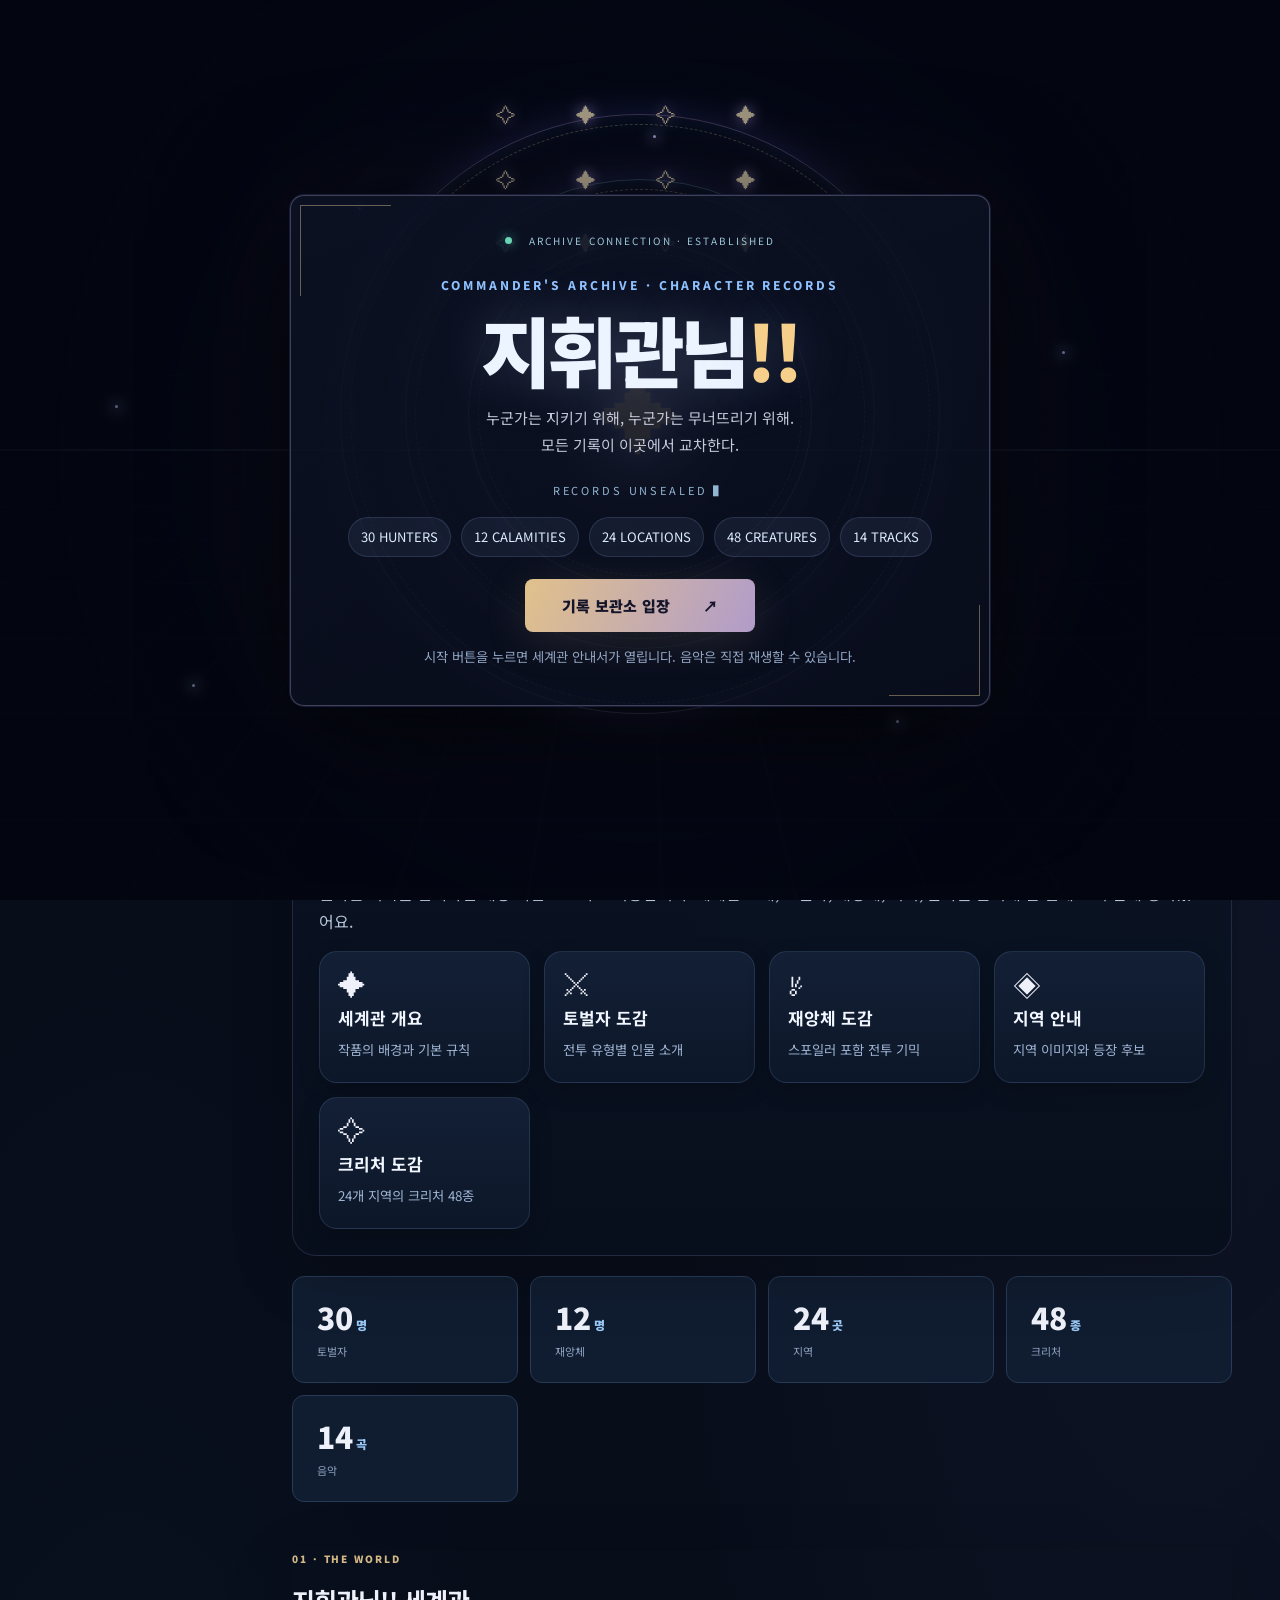
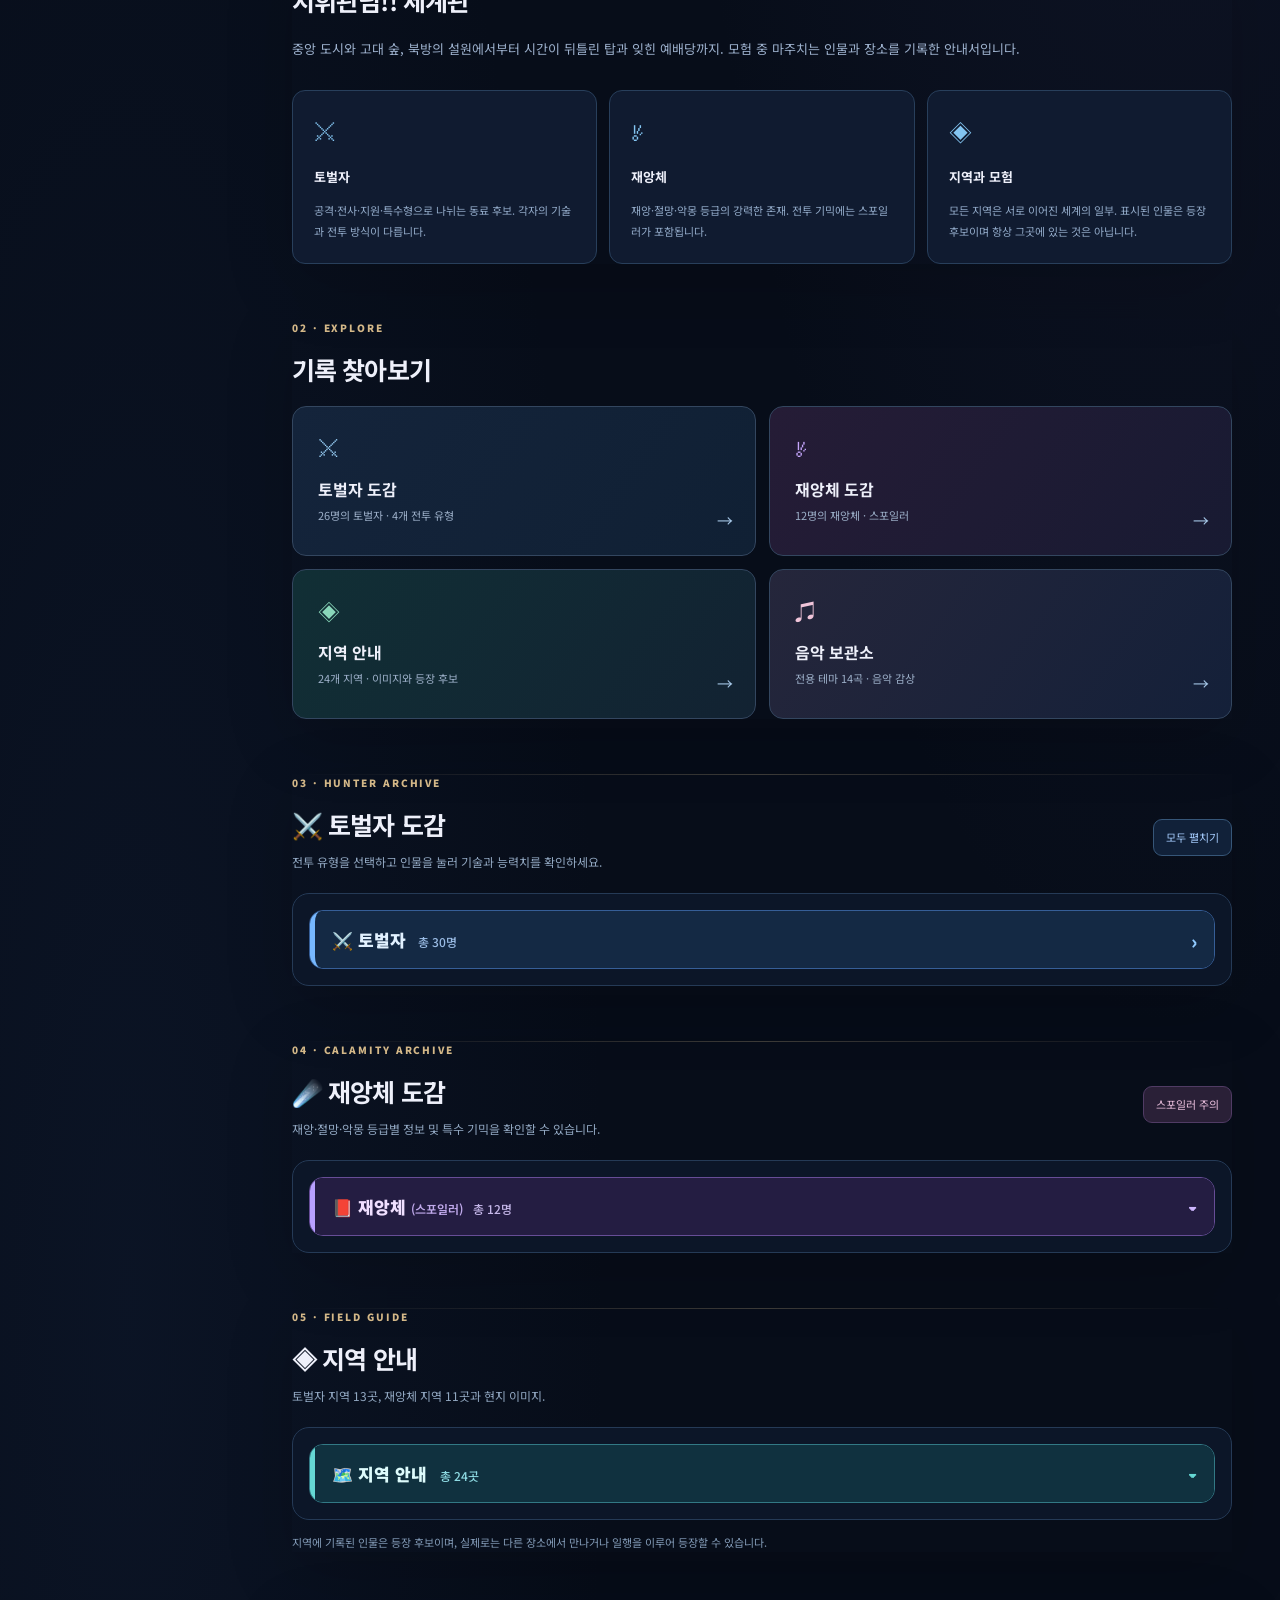
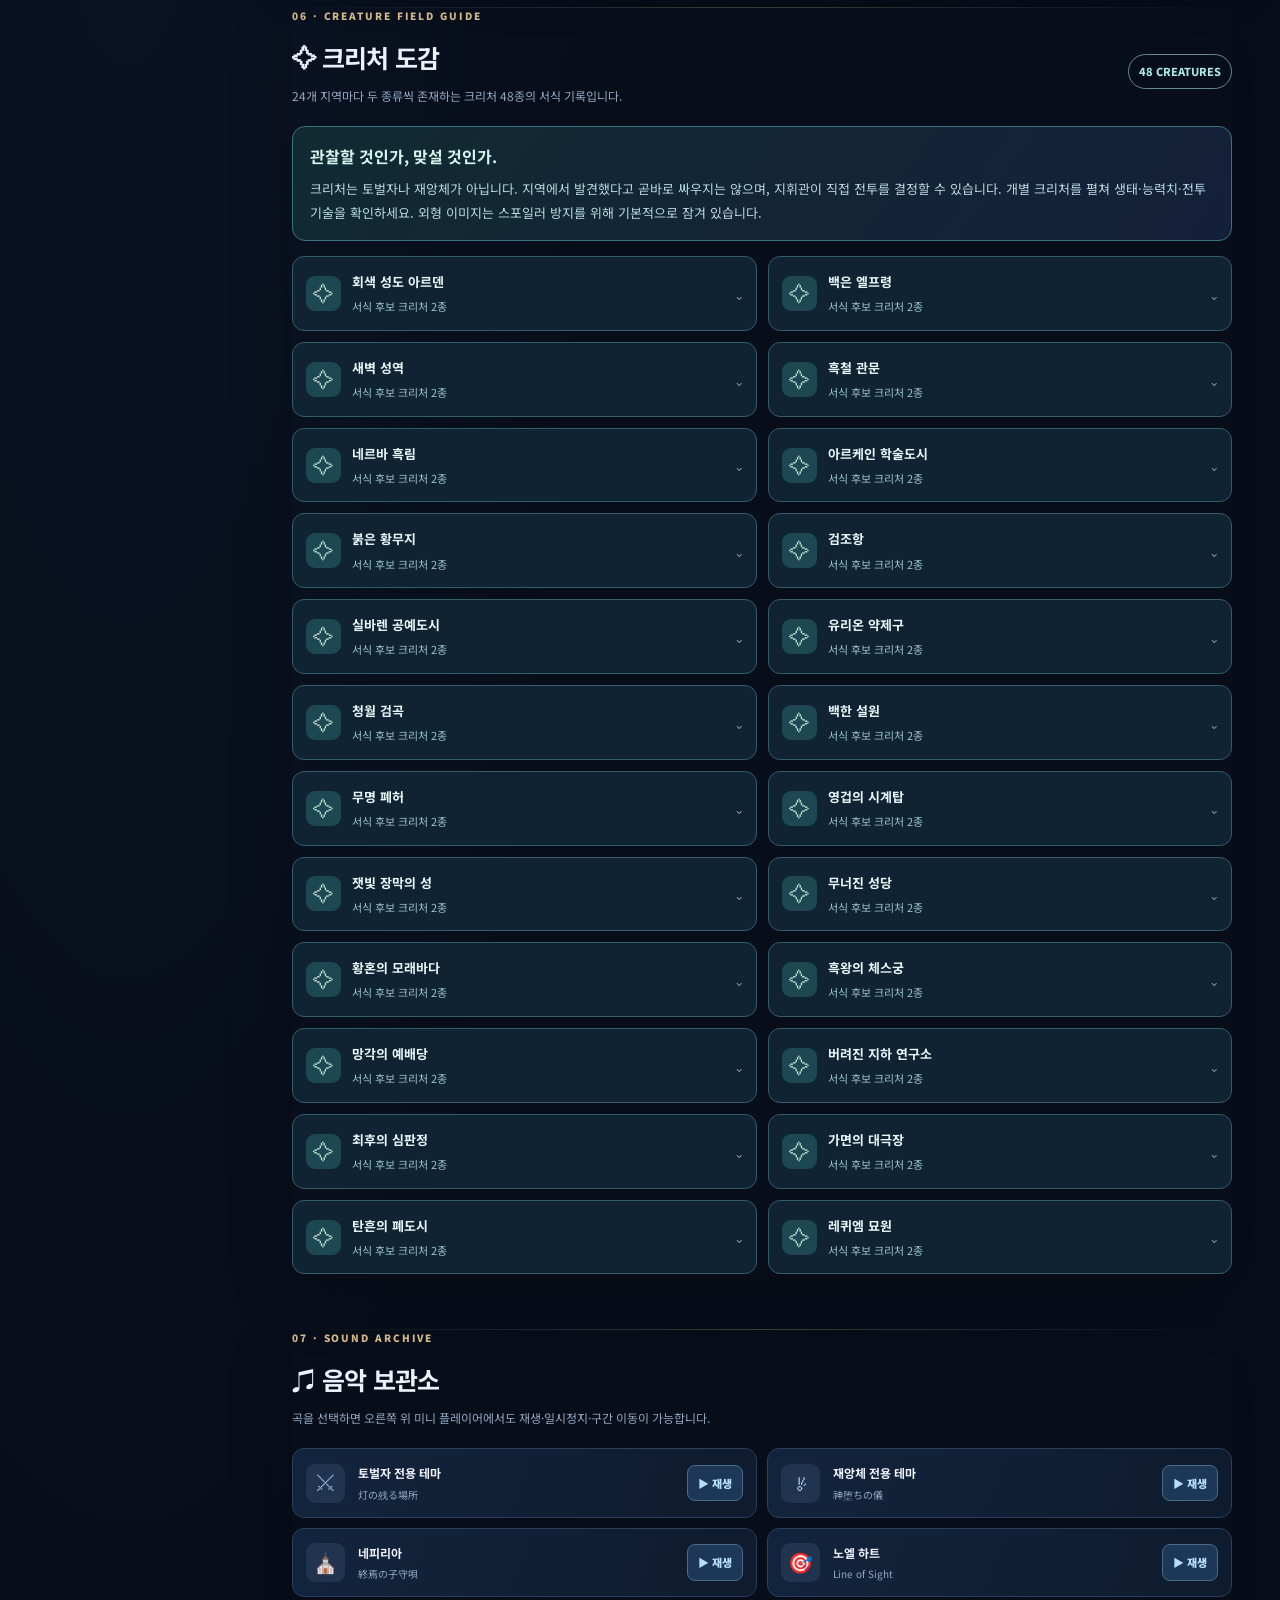
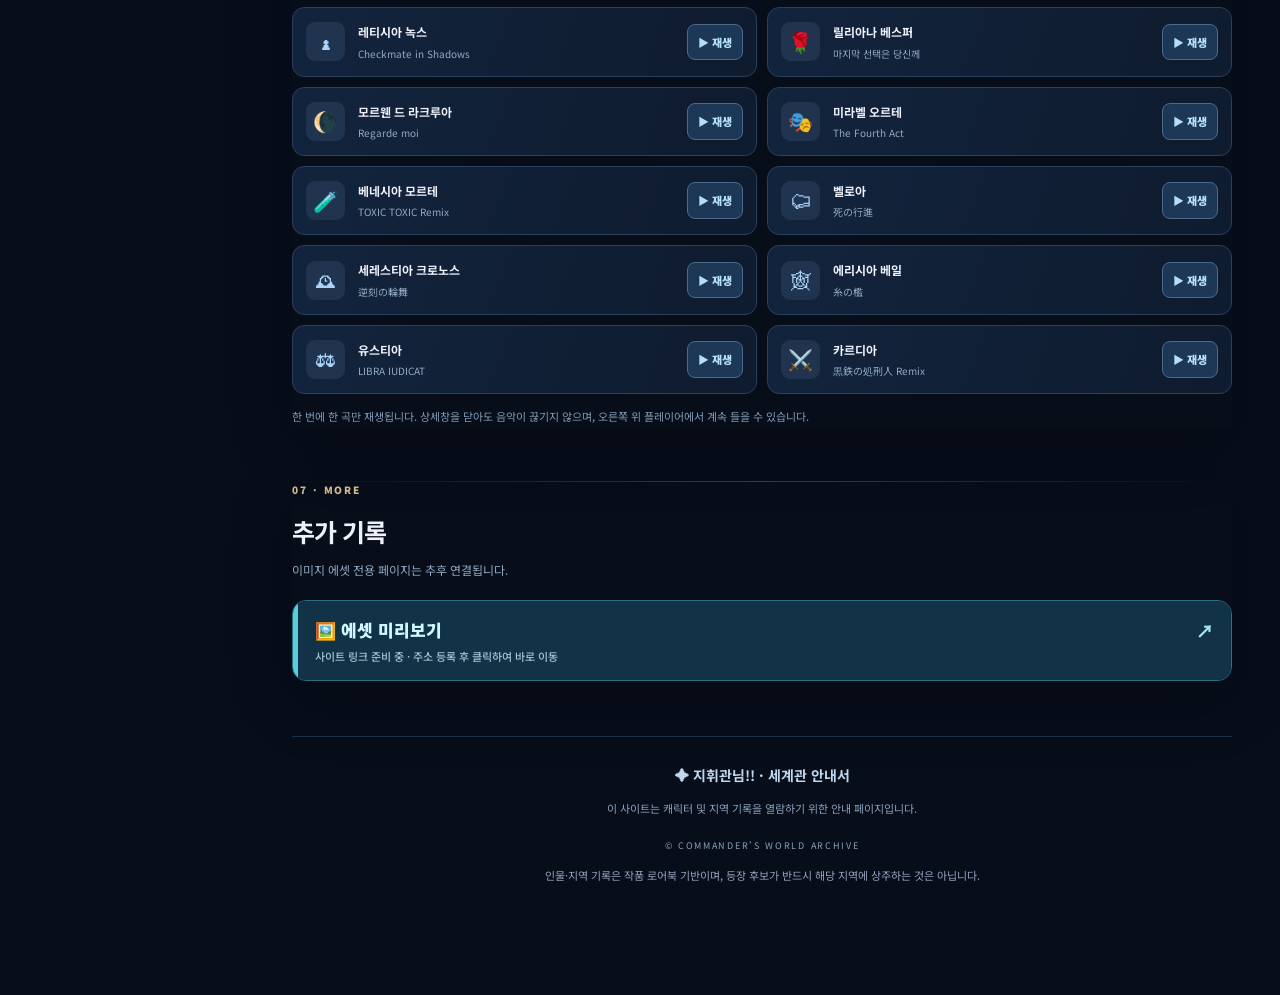
==== index.html @ 817d3cd7 "Add source-grounded creature lore and click-to-reveal spoiler-protected artwork" ====
<!DOCTYPE html>

<html lang="ko"><head>
<meta charset="utf-8"/><meta content="width=device-width, initial-scale=1" name="viewport"/>
<meta content="#0b1221" name="theme-color"/>
<meta content="지휘관님!! 작품 세계관 안내서. 토벌자 30명, 재앙체 12명, 지역 24곳, 캐릭터 크리처 48종과 음악 14곡을 살펴보세요." name="description">
<title>지휘관님!! | 캐릭터 세계관 도감</title>
<link href="data:image/svg+xml,%3Csvg xmlns='http://www.w3.org/2000/svg' viewBox='0 0 100 100'%3E%3Crect width='100' height='100' rx='24' fill='%230e1b34'/%3E%3Ctext x='50' y='69' font-size='60' text-anchor='middle'%3E%E2%9C%A6%3C/text%3E%3C/svg%3E" rel="icon"/>
<link href="./style.css" rel="stylesheet"/>
</meta></head><body><div aria-hidden="true" class="scroll-progress" id="scroll-progress"></div>
<div aria-hidden="false" class="opening-overlay" id="opening">
<div aria-hidden="true" class="cinematic-field">
<div class="cinematic-grid"></div>
<div class="portal-ring ring-1"></div><div class="portal-ring ring-2"></div><div class="portal-ring ring-3"></div>
<div class="portal-core"><span>✦</span></div>
<div class="portal-scan"></div>
<div class="dust dust-1"></div><div class="dust dust-2"></div><div class="dust dust-3"></div><div class="dust dust-4"></div><div class="dust dust-5"></div><div class="dust dust-6"></div>
</div>
<div class="opening-panel cinematic-panel">
<div class="opening-index"><span class="pulse-dot"></span> ARCHIVE CONNECTION · ESTABLISHED</div>
<div class="opening-kicker">COMMANDER'S ARCHIVE · CHARACTER RECORDS</div>
<h1>지휘관님<span>!!</span></h1>
<p>누군가는 지키기 위해, 누군가는 무너뜨리기 위해.<br/>모든 기록이 이곳에서 교차한다.</p>
<div aria-label="지휘관님!! 기록 보관소 입장" class="opening-typing">RECORDS UNSEALED <span class="type-cursor">▌</span></div>
<div class="opening-chips"><span>30 HUNTERS</span><span>12 CALAMITIES</span><span>24 LOCATIONS</span><span>48 CREATURES</span><span>14 TRACKS</span></div>
<button class="opening-enter" id="enter-site" type="button"><span>기록 보관소 입장</span><span>↗</span></button>
<small>시작 버튼을 누르면 세계관 안내서가 열립니다. 음악은 직접 재생할 수 있습니다.</small>
</div></div>
<div class="site-wrap">
<aside aria-label="사이트 메뉴" class="sidebar"><a class="brand" href="#home"><span class="brand-emblem">✦</span><span><strong>지휘관님!!</strong><small>WORLD ARCHIVE</small></span></a>
<div class="aside-caption">세계관 안내</div>
<nav class="site-nav"><a class="nav-link active" href="#home"><span>⌂</span> 처음으로</a><a class="nav-link" href="#hunters"><span>⚔</span> 토벌자 도감 <small>30</small></a><a class="nav-link" href="#calamities"><span>☄</span> 재앙체 도감 <small>12</small></a><a class="nav-link" href="#regions"><span>◈</span> 지역 탐색 <small>24</small></a><a class="nav-link" href="#creatures"><span>✧</span> 크리처 도감 <small>48</small></a><a class="nav-link" href="#music"><span>♫</span> 음악 보관소 <small>14</small></a></nav>
<div class="aside-bottom"><span class="signal"></span> 지휘관님!! 기록 보관소<br/><small>모든 기록을 한곳에서</small></div></aside>
<div class="main-layout"><header class="topbar"><a class="mobile-brand" href="#home">✦ 지휘관님!!</a><span class="topbar-label">지휘관님!! 세계관 알아보기</span><div class="topbar-actions"><button aria-label="캐릭터 검색" class="search-open" id="search-open" type="button"><span>⌕</span> <span class="search-label">인물 · 지역 검색</span></button><div class="music-dock" id="music-dock">
<button aria-controls="music-dock-panel" aria-expanded="false" aria-label="음악 플레이어 열기" class="music-dock-toggle" id="music-dock-toggle" type="button"><span class="music-dock-icon">♫</span><span class="music-dock-label">토벌자 전용 테마</span><span class="music-dock-live" id="music-dock-live">재생 대기</span><span class="music-dock-chevron">⌄</span></button>
<div class="music-dock-panel" hidden="" id="music-dock-panel">
<div class="mini-header"><div><small>지휘관님!! · MUSIC PLAYER</small><strong>현재 재생 음악</strong></div><button aria-label="미니 플레이어 접기" id="music-dock-close" type="button">✕</button></div>
<div class="mini-track"><div class="mini-icon">♫</div><div class="mini-track-name"><strong id="mini-track-owner">토벌자 전용 테마</strong><small id="mini-track-song">灯の残る場所</small></div></div>
<div class="mini-controls"><button aria-label="음악 재생" id="mini-play" type="button">▶</button><button aria-label="음악 정지" id="mini-stop" type="button">■</button><span id="mini-clock">00:00 / 04:17</span></div>
<input aria-label="음악 재생 위치 변경" class="mini-seek" id="mini-seek" max="257" min="0" step="0.1" type="range" value="0"/>
<div class="mini-bottom"><span id="mini-sec">0초</span><span id="mini-state">재생 버튼을 누르세요</span></div><div class="music-volume-control"><label for="music-volume"><span>음량</span><strong id="music-volume-value">70%</strong></label><div class="music-volume-row"><button type="button" id="music-mute" aria-label="음악 음소거" aria-pressed="false">🔊</button><input aria-label="음악 음량 조절" id="music-volume" type="range" min="0" max="100" step="1" value="70" style="--pct:70%"></div></div>
<button aria-pressed="true" class="music-repeat" id="music-repeat" title="반복 재생 켜짐" type="button">↻ 반복 ON</button>
</div>
</div></div></header>
<main id="home">
<section aria-label="지휘관님!! 세계관 소개" class="hero reveal hero-refined">
<div aria-hidden="true" class="hero-ambient"><span class="hero-orbit"></span><span class="hero-orbit orbit-b"></span><span class="hero-star">✧</span><span class="hero-mist"></span></div>
<div class="hero-foreground">
<div class="hero-kicker"><span class="pulse-dot"></span> WELCOME, COMMANDER · WORLD ARCHIVE</div>
<div class="hero-small-title">WORLD ARCHIVE  /  PROLOGUE 01</div>
<h1>지휘관님<span>!!</span><br/><em>운명을 지휘하라.</em></h1>
<p>당신이 고른 세 명의 동료와 단 하나의 적.<br/>여정의 끝에서, 누구의 선택이 세계를 바꿀까.</p>
<div class="hero-actions"><a class="btn-primary cinematic-cta" href="#hunters">토벌자 기록 열기 <span>↗</span></a><a class="btn-ghost" href="#calamities">재앙체 관측 <span>⟡</span></a></div>
<div class="hero-scroll-hint"><span>↓</span> SCROLL TO EXPLORE</div>
</div>
</section>
<section aria-labelledby="gateway-title" class="world-gateway reveal"><div class="eyebrow">00 · OPENING</div><h2 id="gateway-title">어디부터 볼까?</h2><p class="gateway-copy">원하는 기록을 선택하면 해당 섹션으로 바로 이동합니다. 세계관 소개, 토벌자, 재앙체, 지역, 음악을 분리해 한 번에 보기 쉽게 정리했어요.</p><div class="gateway-grid"><a class="gateway-card" href="#home-story"><span>✦</span><strong>세계관 개요</strong><small>작품의 배경과 기본 규칙</small></a><a class="gateway-card" href="#hunters"><span>⚔</span><strong>토벌자 도감</strong><small>전투 유형별 인물 소개</small></a><a class="gateway-card" href="#calamities"><span>☄</span><strong>재앙체 도감</strong><small>스포일러 포함 전투 기믹</small></a><a class="gateway-card" href="#regions"><span>◈</span><strong>지역 안내</strong><small>지역 이미지와 등장 후보</small></a><a class="gateway-card" href="#creatures"><span>✧</span><strong>크리처 도감</strong><small>24개 지역의 크리처 48종</small></a></div></section>
<section aria-label="수록 정보" class="metrics"><div><b>30<span>명</span></b><small>토벌자</small></div><div><b>12<span>명</span></b><small>재앙체</small></div><div><b>24<span>곳</span></b><small>지역</small></div><div><b>48<span>종</span></b><small>크리처</small></div><div><b>14<span>곡</span></b><small>음악</small></div></section>
<section aria-labelledby="story-title" class="intro-panel" id="home-story"><div class="eyebrow">01 · THE WORLD</div><h2 id="story-title">지휘관님!! 세계관</h2><p>중앙 도시와 고대 숲, 북방의 설원에서부터 시간이 뒤틀린 탑과 잊힌 예배당까지. 모험 중 마주치는 인물과 장소를 기록한 안내서입니다.</p><div class="premise-grid"><div><span class="premise-ic">⚔</span><strong>토벌자</strong><p>공격·전사·지원·특수형으로 나뉘는 동료 후보. 각자의 기술과 전투 방식이 다릅니다.</p></div><div><span class="premise-ic">☄</span><strong>재앙체</strong><p>재앙·절망·악몽 등급의 강력한 존재. 전투 기믹에는 스포일러가 포함됩니다.</p></div><div><span class="premise-ic">◈</span><strong>지역과 모험</strong><p>모든 지역은 서로 이어진 세계의 일부. 표시된 인물은 등장 후보이며 항상 그곳에 있는 것은 아닙니다.</p></div></div></section>
<section aria-labelledby="explore-title" class="section-hub"><div class="eyebrow">02 · EXPLORE</div><h2 id="explore-title">기록 찾아보기</h2><div class="hub-grid"><a class="hub-tile hunter-tile" href="#hunters"><span>⚔</span><strong>토벌자 도감</strong><small>26명의 토벌자 · 4개 전투 유형</small><i>→</i></a><a class="hub-tile calamity-tile" href="#calamities"><span>☄</span><strong>재앙체 도감</strong><small>12명의 재앙체 · 스포일러</small><i>→</i></a><a class="hub-tile region-tile" href="#regions"><span>◈</span><strong>지역 안내</strong><small>24개 지역 · 이미지와 등장 후보</small><i>→</i></a><a class="hub-tile music-tile" href="#music"><span>♫</span><strong>음악 보관소</strong><small>전용 테마 14곡 · 음악 감상</small><i>→</i></a></div></section>
<section class="archive-section" id="hunters"><div class="eyebrow">03 · HUNTER ARCHIVE</div><div class="section-title"><div><h2>⚔️ 토벌자 도감</h2><p>전투 유형을 선택하고 인물을 눌러 기술과 능력치를 확인하세요.</p></div><button class="tiny-action" data-expand="hunters" type="button">모두 펼치기</button></div><div class="archive-fold"><details class="root" style="margin:0 0 14px;border:1px solid #365E97;border-radius:14px;background:#101D35;overflow:hidden"><summary class="root-summary" style="cursor:pointer;display:block;background:#142944;color:#E2F1FF;border-left:5px solid #77B8FF;padding:15px 17px;font-size:17px;font-weight:900;line-height:1.6"><span>⚔️ 토벌자</span><small style="color:#9ABBE4;font-size:12px;font-weight:500;margin-left:12px">총 30명</small><span class="chev" style="float:right;color:#90CAFF;font-size:19px">›</span></summary><div class="root-content" style="padding:15px 12px 6px;margin:0;background:#0D1A2F;border-top:1px solid #2E4D74"><section class="abyss-bgm" data-bgm="hunter" data-track-name="토벌자 전용 테마" data-track-song="灯の残る場所" data-track-url="./audio/hunter.mp3?v=20261118-v4" style="--music-accent:#6ECDF4;background:linear-gradient(122deg,#0D1B31 0%,#122036 53%,#10172A 100%);border:1px solid #3D5071;border-left:4px solid #6ECDF4;border-radius:13px;box-shadow:0 7px 18px #060D1A55,inset 0 1px 0 #334661;padding:12px;margin:12px 0 14px;max-width:100%;box-sizing:border-box;color:#EAF2FF;">
<div style="display:flex;align-items:center;gap:9px;min-width:0;margin-bottom:11px;">
<div style="width:40px;height:40px;flex:0 0 40px;border:1px solid #6ECDF488;background:#1D304D;border-radius:11px;display:flex;align-items:center;justify-content:center;font-size:20px;">⚔️</div>
<div style="flex:1;min-width:0;line-height:1.45;"><div style="font-size:10px;color:#6ECDF4;font-weight:850;letter-spacing:.8px;">♫ 토벌자 · 토벌자 공통 테마</div><div style="font-size:14px;font-weight:850;color:#FFFFFF;overflow-wrap:anywhere;">灯の残る場所</div></div>
<div style="padding:5px 7px;border-radius:5px;background:#1D2C47;color:#A5BEDD;font-size:9px;letter-spacing:1px;font-weight:800;">BGM</div></div>
<div style="display:flex;align-items:center;gap:8px;margin:0 0 12px;">
<button aria-label="재생 또는 일시정지" data-bgm-play="" style="display:inline-flex;justify-content:center;align-items:center;gap:6px;border:1px solid #6ECDF4;background:#223A59;border-radius:9px;color:#6ECDF4;font-size:12px;font-weight:900;padding:9px 12px;cursor:pointer;min-width:86px;" type="button">▶ 재생</button>
<button aria-label="정지" data-bgm-stop="" style="border:1px solid #516180;background:#192742;border-radius:9px;color:#CBD8ED;font-size:12px;font-weight:750;padding:9px 11px;cursor:pointer;" type="button">■ 정지</button>
<span data-bgm-clock="" style="margin-left:auto;color:#EAF4FF;font-size:11px;font-weight:800;font-variant-numeric:tabular-nums;white-space:nowrap;">00:00 / 04:17</span></div>
<input aria-label="음악 재생 위치" class="abyss-bgm-seek" data-bgm-seek="" max="257" min="0" step="0.1" style="--pct:0%;--accent:#6ECDF4;display:block;box-sizing:border-box;width:100%;height:8px;padding:0;margin:0 0 8px;background:linear-gradient(90deg,#6ECDF4 0%,#6ECDF4 var(--pct),#354760 var(--pct),#354760 100%);border:0;border-radius:20px;outline:none;cursor:pointer;appearance:none;-webkit-appearance:none;" type="range" value="0"/>
<div style="display:flex;align-items:center;justify-content:space-between;gap:8px;font-size:10px;color:#91AACC;line-height:1.4;"><span data-bgm-sec="">0초</span><span data-bgm-state="">재생 버튼을 누르세요</span><span>총 257초</span></div>
</section><details class="group" style="margin:0 0 13px"><summary class="group-summary" style="cursor:pointer;display:block;background:#15233A;color:#F2F7FF;border:1px solid #344969;border-left:5px solid #FF718B;padding:12px 13px;border-radius:11px;font-weight:800;font-size:15px;line-height:1.6"><span>⚔</span><span class="group-title" style="font-size:17px;font-weight:900;color:#FF718B;margin-left:5px">공격형</span><small style="float:right;color:#A5B7D4;font-size:11px;font-weight:500;margin-top:4px">09명</small><span class="chev" style="float:right;color:#A8BBDD;margin-left:8px;font-size:16px">›</span></summary><div class="group-content" style="margin:0 0 0 10px;padding:12px 0 3px 10px;border-left:2px solid #FF718B"><p class="group-caption" style="font-size:12px;line-height:1.7;color:#AFBFDA;margin:0 0 13px">강력한 공격과 위험한 폭발력으로 적을 무너뜨리는 토벌자들.</p><details class="char" data-code="RV" style="margin:0 0 11px"><summary aria-label="로제트 발렌티아 상세 정보 열기" class="char-summary" style="cursor:pointer;display:block;color:#F2F7FF;background:#13243D;border:1px solid #354D70;border-radius:9px;padding:11px 12px;font-size:14px;line-height:1.7"><div class="atlas-card-thumb"><img alt="로제트 발렌티아 초상화" decoding="async" loading="lazy" src="https://asmaos.com/DUN/RV/71.png"/><div class="atlas-card-info"><small>RV · 토벌자</small><strong>로제트 발렌티아</strong><em>상처를 재단하는 바늘의 무희</em></div><span class="atlas-arrow">↗</span></div></summary><div class="char-body" style="background:#0C192D;color:#E1EDFF;border:1px solid #354D70;border-radius:0 0 9px 9px;margin:-2px 0 0;padding:13px 11px"><table style="width:100%;border-collapse:separate;border-spacing:0;background:#14253E;border:1px solid #354E74;border-radius:9px;margin:0 0 12px"><tr><td style="width:100px;padding:8px;vertical-align:middle;text-align:left"><img loading="lazy" decoding="async" alt="로제트 발렌티아 초상화" src="https://asmaos.com/DUN/RV/71.png" style="display:block;width:88px;height:116px;max-width:100%;object-fit:cover;border-radius:7px;border:1px solid #52698B;background:#101B2C" width="88"/></td><td style="padding:8px 9px 8px 2px;vertical-align:middle;color:#D2E4F9;line-height:1.65"><div style="font-size:10px;letter-spacing:1.2px;color:#FF718B;margin:0 0 7px">토벌자 · RV</div><p class="epithet" style="font-size:13px;color:#D7E5FF;font-style:italic;font-weight:700;margin:0">「 상처를 재단하는 바늘의 무희 」</p></td></tr></table><section aria-label="캐릭터 인물 기록" class="character-lore-panel" data-profile-code="RV"><div class="lore-heading"><span class="lore-glyph">✧</span><div><small>CHARACTER RECORD / RV</small><h3>인물 기록</h3></div><span class="lore-mbti">ENTP</span></div><dl class="lore-profile-facts"><div><dt>나이</dt><dd>미상</dd></div><div><dt>키</dt><dd>미상</dd></div><div><dt>종족</dt><dd>미상</dd></div></dl>
<p class="lore-personality">전투를 천을 재단하는 일처럼 즐기는 장난기 많은 재단사. 엉뚱하면서도 위험한 정밀함을 지녔다.</p>
<div class="lore-subgrid"><div><span>⚔ 전투 성향</span><p>바늘 공격으로 상처를 쌓고 초승달 재단으로 터뜨린다. 무차별 바늘비에는 아군 피해 위험이 있다.</p></div></div>
<blockquote class="lore-quote"><span>✧ 인물의 한마디</span><p>“어머, 옷감이 아니었네? 뭐, 자르는 데는 별 차이 없지!”</p></blockquote><div class="lore-disclaimer">등록 로어북의 성격·능력·배경을 요약한 기록입니다.</div><p class="lore-nav-note">↓ 아래에서 전투 기술 · 패시브 · 전용 음악을 확인할 수 있습니다.</p></section><div style="background:#1B3151;color:#F0F8FF;border:1px solid #36527A;border-radius:8px;padding:9px 5px;text-align:center;font-size:12px;margin-bottom:10px;font-weight:800">⚔ 공격력 12　│　✦ 주문력 18　│　♥ 체력 100</div><p style="padding:8px 0;margin:0;border-bottom:1px solid #243855;font-size:12px"><b style="color:#FF718B;font-size:13px">01 · 대기 · 대기</b><br/>마법 준비 1 획득(최대 1).</p><p style="padding:8px 0;margin:0;border-bottom:1px solid #243855;font-size:12px"><b style="color:#FF718B;font-size:13px">02 · 공격 · 싹둑!</b><br/>적에게 5회 공격(타격당 명중 80%). 명중 시 공격력 ÷3 피해와 상처 부여. 공격 후 준비 소멸.</p><p style="padding:8px 0;margin:0;border-bottom:1px solid #243855;font-size:12px"><b style="color:#FF718B;font-size:13px">03 · 방어 · 방어</b><br/>받는 피해 50% 감소, 준비 소멸.</p><p style="padding:8px 0;margin:0;border-bottom:1px solid #243855;font-size:12px"><b style="color:#FF718B;font-size:13px">04 · 주문 · 초승달 재단</b><br/>준비 소모. 주문력 −6 + (상처 ×4) 피해. 상처 모두 소모.</p><p style="padding:8px 0;margin:0;border-bottom:1px solid #243855;font-size:12px"><b style="color:#FF718B;font-size:13px">05 · 필살기 · 무차별 바늘비</b><br/>전투당 1회·준비 불필요. 주문력만큼 무작위 연속 타격. 적은 피해 3+상처, 아군은 고정 피해 1. 준비 유지.</p><p style="padding:8px 0;margin:0;border-bottom:1px solid #243855;font-size:12px"><b style="color:#FF718B;font-size:13px">06 · 패시브 · 재단사의 흔적</b><br/>적에게 피해 입힌 타격마다 상처 +1(최대 20). 다른 아군의 기본 공격 각 타격 피해 +1.</p></div></details><details class="char" data-code="RC" style="margin:0 0 11px"><summary aria-label="루비 카슨 상세 정보 열기" class="char-summary" style="cursor:pointer;display:block;color:#F2F7FF;background:#13243D;border:1px solid #354D70;border-radius:9px;padding:11px 12px;font-size:14px;line-height:1.7"><div class="atlas-card-thumb"><img alt="루비 카슨 초상화" decoding="async" loading="lazy" src="https://asmaos.com/DUN/RC/71.png"/><div class="atlas-card-info"><small>RC · 토벌자</small><strong>루비 카슨</strong><em>마지막 탄환까지 멈추지 않는 사수</em></div><span class="atlas-arrow">↗</span></div></summary><div class="char-body" style="background:#0C192D;color:#E1EDFF;border:1px solid #354D70;border-radius:0 0 9px 9px;margin:-2px 0 0;padding:13px 11px"><table style="width:100%;border-collapse:separate;border-spacing:0;background:#14253E;border:1px solid #354E74;border-radius:9px;margin:0 0 12px"><tr><td style="width:100px;padding:8px;vertical-align:middle;text-align:left"><img loading="lazy" decoding="async" alt="루비 카슨 초상화" src="https://asmaos.com/DUN/RC/71.png" style="display:block;width:88px;height:116px;max-width:100%;object-fit:cover;border-radius:7px;border:1px solid #52698B;background:#101B2C" width="88"/></td><td style="padding:8px 9px 8px 2px;vertical-align:middle;color:#D2E4F9;line-height:1.65"><div style="font-size:10px;letter-spacing:1.2px;color:#FF718B;margin:0 0 7px">토벌자 · RC</div><p class="epithet" style="font-size:13px;color:#D7E5FF;font-style:italic;font-weight:700;margin:0">「 마지막 탄환까지 멈추지 않는 사수 」</p></td></tr></table><section aria-label="캐릭터 인물 기록" class="character-lore-panel" data-profile-code="RC"><div class="lore-heading"><span class="lore-glyph">✧</span><div><small>CHARACTER RECORD / RC</small><h3>인물 기록</h3></div><span class="lore-mbti">ESTP</span></div><dl class="lore-profile-facts"><div><dt>나이</dt><dd>미상</dd></div><div><dt>키</dt><dd>미상</dd></div><div><dt>종족</dt><dd>미상</dd></div></dl>
<p class="lore-personality">순간 판단이 빠르고 승부욕 강한 총잡이. 탄약 관리와 재장전에 능숙하다.</p>
<div class="lore-subgrid"><div><span>⚔ 전투 성향</span><p>속사와 붉은 폭풍으로 탄환을 쏟아붓고, 마지막 탄환의 기회를 노린다.</p></div></div>
<blockquote class="lore-quote"><span>✧ 인물의 한마디</span><p>“마지막 한 발이 남아 있는 한, 승부는 끝난 게 아니야.”</p></blockquote><div class="lore-disclaimer">등록 로어북의 성격·능력·배경을 요약한 기록입니다.</div><p class="lore-nav-note">↓ 아래에서 전투 기술 · 패시브 · 전용 음악을 확인할 수 있습니다.</p></section><div style="background:#1B3151;color:#F0F8FF;border:1px solid #36527A;border-radius:8px;padding:9px 5px;text-align:center;font-size:12px;margin-bottom:10px;font-weight:800">⚔ 공격력 9　│　✦ 주문력 4　│　♥ 체력 115</div><p style="padding:8px 0;margin:0;border-bottom:1px solid #243855;font-size:12px"><b style="color:#FF718B;font-size:13px">01 · 대기 · 대기</b><br/>탄약 6발 재장전, 다음 행동까지만 유지되는 준비 +1.</p><p style="padding:8px 0;margin:0;border-bottom:1px solid #243855;font-size:12px"><b style="color:#FF718B;font-size:13px">02 · 공격 · 공격</b><br/>탄약 1발 사용. 공격력 + 영구 피해 증가만큼 피해. 준비 소멸.</p><p style="padding:8px 0;margin:0;border-bottom:1px solid #243855;font-size:12px"><b style="color:#FF718B;font-size:13px">03 · 방어 · 구르기</b><br/>직접 피해 50% 감소와 재장전. 사용 시작 시 탄약 0발이면 영구 피해 +1. 준비 소멸.</p><p style="padding:8px 0;margin:0;border-bottom:1px solid #243855;font-size:12px"><b style="color:#FF718B;font-size:13px">04 · 주문 · 속사</b><br/>준비·탄약 필요. 최대 2회 사격, 탄환당 공격력 +2 + 영구 피해 증가 피해.</p><p style="padding:8px 0;margin:0;border-bottom:1px solid #243855;font-size:12px"><b style="color:#FF718B;font-size:13px">05 · 필살기 · 붉은 폭풍</b><br/>준비와 탄약 3발 이상 필요. 잔탄 전부 발사. 이후 다음 행동은 대기·방어만 가능.</p><p style="padding:8px 0;margin:0;border-bottom:1px solid #243855;font-size:12px"><b style="color:#FF718B;font-size:13px">06 · 패시브 · 마지막 탄환</b><br/>사격으로 탄약이 0발이 되면 마지막 탄환 피해 +5(행동당 1회).</p></div></details><details class="char" data-code="MO" style="margin:0 0 11px"><summary aria-label="미오 상세 정보 열기" class="char-summary" style="cursor:pointer;display:block;color:#F2F7FF;background:#13243D;border:1px solid #354D70;border-radius:9px;padding:11px 12px;font-size:14px;line-height:1.7"><div class="atlas-card-thumb"><img alt="미오 초상화" decoding="async" loading="lazy" src="https://asmaos.com/DUN/MO/71.png"/><div class="atlas-card-info"><small>MO · 토벌자</small><strong>미오</strong><em>빈틈을 노리는 고양이 격투가</em></div><span class="atlas-arrow">↗</span></div></summary><div class="char-body" style="background:#0C192D;color:#E1EDFF;border:1px solid #354D70;border-radius:0 0 9px 9px;margin:-2px 0 0;padding:13px 11px"><table style="width:100%;border-collapse:separate;border-spacing:0;background:#14253E;border:1px solid #354E74;border-radius:9px;margin:0 0 12px"><tr><td style="width:100px;padding:8px;vertical-align:middle;text-align:left"><img loading="lazy" decoding="async" alt="미오 초상화" src="https://asmaos.com/DUN/MO/71.png" style="display:block;width:88px;height:116px;max-width:100%;object-fit:cover;border-radius:7px;border:1px solid #52698B;background:#101B2C" width="88"/></td><td style="padding:8px 9px 8px 2px;vertical-align:middle;color:#D2E4F9;line-height:1.65"><div style="font-size:10px;letter-spacing:1.2px;color:#FF718B;margin:0 0 7px">토벌자 · MO</div><p class="epithet" style="font-size:13px;color:#D7E5FF;font-style:italic;font-weight:700;margin:0">「 빈틈을 노리는 고양이 격투가 」</p></td></tr></table><section aria-label="캐릭터 인물 기록" class="character-lore-panel" data-profile-code="MO"><div class="lore-heading"><span class="lore-glyph">✧</span><div><small>CHARACTER RECORD / MO</small><h3>인물 기록</h3></div><span class="lore-mbti">ESFP</span></div><dl class="lore-profile-facts"><div><dt>나이</dt><dd>미상</dd></div><div><dt>키</dt><dd>미상</dd></div><div><dt>종족</dt><dd>미상</dd></div></dl>
<p class="lore-personality">활달하고 장난기 많은 고양이 같은 격투가. 위험 앞에서도 먼저 몸을 움직이는 즉흥적인 성격이다.</p>
<div class="lore-subgrid"><div><span>⚔ 전투 성향</span><p>연속 발차기와 반격 보법으로 허점을 만들고, 폭풍 고양이 킥으로 큰 피해를 입힌다.</p></div></div>
<blockquote class="lore-quote"><span>✧ 인물의 한마디</span><p>“잡을 수 있으면 잡아 봐! 이번엔 봐주지 않을 거니까!”</p></blockquote><div class="lore-disclaimer">등록 로어북의 성격·능력·배경을 요약한 기록입니다.</div><p class="lore-nav-note">↓ 아래에서 전투 기술 · 패시브 · 전용 음악을 확인할 수 있습니다.</p></section><div style="background:#1B3151;color:#F0F8FF;border:1px solid #36527A;border-radius:8px;padding:9px 5px;text-align:center;font-size:12px;margin-bottom:10px;font-weight:800">⚔ 공격력 10　│　✦ 주문력 5　│　♥ 체력 120</div><p style="padding:8px 0;margin:0;border-bottom:1px solid #243855;font-size:12px"><b style="color:#FF718B;font-size:13px">01 · 대기 · 대기</b><br/>준비 1 획득(최대 1).</p><p style="padding:8px 0;margin:0;border-bottom:1px solid #243855;font-size:12px"><b style="color:#FF718B;font-size:13px">02 · 공격 · 공격</b><br/>공격력 ×0.5 피해를 2회. 반격 강화 중 첫 타격 +5.</p><p style="padding:8px 0;margin:0;border-bottom:1px solid #243855;font-size:12px"><b style="color:#FF718B;font-size:13px">03 · 방어 · 방어</b><br/>이번 턴 피해 55% 감소. 방어 중 체력 피해를 받으면 반격 강화.</p><p style="padding:8px 0;margin:0;border-bottom:1px solid #243855;font-size:12px"><b style="color:#FF718B;font-size:13px">04 · 주문 · 냥냥 연속 발차기</b><br/>준비 1 소모. 공격력 + 주문력 ×1.5 피해. 적에게 2턴간 각 타격 +1 피해의 빈틈 부여.</p><p style="padding:8px 0;margin:0;border-bottom:1px solid #243855;font-size:12px"><b style="color:#FF718B;font-size:13px">05 · 필살기 · 폭풍 고양이 킥</b><br/>준비 1 소모. 2회 타격(각 공격력 ×2 + 주문력 ×0.6). 이후 다음 적 공격 피해 +15% 받는 페널티.</p><p style="padding:8px 0;margin:0;border-bottom:1px solid #243855;font-size:12px"><b style="color:#FF718B;font-size:13px">06 · 패시브 · 반격 보법</b><br/>방어 중 체력 피해를 받으면 다음 기본 공격의 첫 타격 +5(3턴 내 1회).</p></div></details><details class="char" data-code="SH" style="margin:0 0 11px"><summary aria-label="서하연 상세 정보 열기" class="char-summary" style="cursor:pointer;display:block;color:#F2F7FF;background:#13243D;border:1px solid #354D70;border-radius:9px;padding:11px 12px;font-size:14px;line-height:1.7"><div class="atlas-card-thumb"><img alt="서하연 초상화" decoding="async" loading="lazy" src="https://asmaos.com/DUN/SH/71.png"/><div class="atlas-card-info"><small>SH · 토벌자</small><strong>서하연</strong><em>목숨을 칼날에 거는 검객</em></div><span class="atlas-arrow">↗</span></div></summary><div class="char-body" style="background:#0C192D;color:#E1EDFF;border:1px solid #354D70;border-radius:0 0 9px 9px;margin:-2px 0 0;padding:13px 11px"><table style="width:100%;border-collapse:separate;border-spacing:0;background:#14253E;border:1px solid #354E74;border-radius:9px;margin:0 0 12px"><tr><td style="width:100px;padding:8px;vertical-align:middle;text-align:left"><img loading="lazy" decoding="async" alt="서하연 초상화" src="https://asmaos.com/DUN/SH/71.png" style="display:block;width:88px;height:116px;max-width:100%;object-fit:cover;border-radius:7px;border:1px solid #52698B;background:#101B2C" width="88"/></td><td style="padding:8px 9px 8px 2px;vertical-align:middle;color:#D2E4F9;line-height:1.65"><div style="font-size:10px;letter-spacing:1.2px;color:#FF718B;margin:0 0 7px">토벌자 · SH</div><p class="epithet" style="font-size:13px;color:#D7E5FF;font-style:italic;font-weight:700;margin:0">「 목숨을 칼날에 거는 검객 」</p></td></tr></table><section aria-label="캐릭터 인물 기록" class="character-lore-panel" data-profile-code="SH"><div class="lore-heading"><span class="lore-glyph">✧</span><div><small>CHARACTER RECORD / SH</small><h3>인물 기록</h3></div><span class="lore-mbti">ISTP</span></div><dl class="lore-profile-facts"><div><dt>나이</dt><dd>미상</dd></div><div><dt>키</dt><dd>미상</dd></div><div><dt>종족</dt><dd>미상</dd></div></dl>
<p class="lore-personality">감정을 겉으로 드러내지 않는 검객. 기회를 기다릴 줄 알며 필요하다면 치명적인 일격의 위험을 감수한다.</p>
<div class="lore-subgrid"><div><span>⚔ 전투 성향</span><p>검기를 쌓아 결정적인 순간에 몰아치는 집중형 공격 전술을 사용한다.</p></div></div>
<blockquote class="lore-quote"><span>✧ 인물의 한마디</span><p>“검은 한 번이면 충분해. 그 한 번을 위해 기다리는 거지.”</p></blockquote><div class="lore-disclaimer">등록 로어북의 성격·능력·배경을 요약한 기록입니다.</div><p class="lore-nav-note">↓ 아래에서 전투 기술 · 패시브 · 전용 음악을 확인할 수 있습니다.</p></section><div style="background:#1B3151;color:#F0F8FF;border:1px solid #36527A;border-radius:8px;padding:9px 5px;text-align:center;font-size:12px;margin-bottom:10px;font-weight:800">⚔ 공격력 13　│　✦ 주문력 9　│　♥ 체력 125</div><p style="padding:8px 0;margin:0;border-bottom:1px solid #243855;font-size:12px"><b style="color:#FF718B;font-size:13px">01 · 대기 · 대기</b><br/>검기 +1(최대 3중첩, 턴이 지나도 유지).</p><p style="padding:8px 0;margin:0;border-bottom:1px solid #243855;font-size:12px"><b style="color:#FF718B;font-size:13px">02 · 공격 · 공격</b><br/>공격력 + (검기 ×8) 피해. 검기 유지.</p><p style="padding:8px 0;margin:0;border-bottom:1px solid #243855;font-size:12px"><b style="color:#FF718B;font-size:13px">03 · 방어 · 방어</b><br/>받는 피해 50% 감소. 검기 유지.</p><p style="padding:8px 0;margin:0;border-bottom:1px solid #243855;font-size:12px"><b style="color:#FF718B;font-size:13px">04 · 주문 · 역월</b><br/>검기 1 소모. 주문력 + 이번 턴 아군 전체가 받은 실제 체력 피해 총합 ×30% 피해.</p><p style="padding:8px 0;margin:0;border-bottom:1px solid #243855;font-size:12px"><b style="color:#FF718B;font-size:13px">05 · 필살기 · 일섬</b><br/>현재 체력 62 이하에서 사용. 공격력 +30 +(검기 ×20) 피해. 직후 반드시 사망.</p><p style="padding:8px 0;margin:0;border-bottom:1px solid #243855;font-size:12px"><b style="color:#FF718B;font-size:13px">06 · 패시브 · 무심</b><br/>검기 1중첩당 받는 피해 +15%(최대 +45%).</p></div></details><details class="char" data-code="SX" style="margin:0 0 11px">
<summary aria-label="세이네 플럭스 상세 정보 열기" class="char-summary" style="cursor:pointer;display:block;color:#F2F7FF;background:#13243D;border:1px solid #354D70;border-radius:9px;padding:11px 12px;font-size:14px;line-height:1.7"><div class="atlas-card-thumb"><img alt="세이네 플럭스 초상화" decoding="async" loading="lazy" src="https://asmaos.com/DUN/SX/71.png"/><div class="atlas-card-info"><small>SX · 토벌자</small><strong>세이네 플럭스</strong><em>전투 기록 보기</em></div><span class="atlas-arrow">↗</span></div></summary>
<div class="char-body" style="background:#0C192D;color:#E1EDFF;border:1px solid #354D70;border-radius:0 0 9px 9px;margin:-2px 0 0;padding:13px 11px">
<table cellpadding="0" cellspacing="0" role="presentation" style="width:100%;border-collapse:separate;border-spacing:0;background:#14253E;border:1px solid #354E74;border-radius:9px;margin:0 0 12px"><tr><td style="width:100px;padding:8px;vertical-align:middle;text-align:left"><img loading="lazy" decoding="async" alt="세이네 플럭스 초상화" height="116" src="https://asmaos.com/DUN/SX/71.png" style="display:block;width:88px;height:116px;object-fit:cover;border-radius:7px;border:1px solid #52698B;background:#101B2C" width="88"/></td><td style="padding:8px 9px 8px 2px;vertical-align:middle;color:#D2E4F9"><div style="font-size:10px;color:#FF718B">토벌자 · SX</div><p style="font-size:13px;color:#D7E5FF;font-style:italic;font-weight:700;margin:5px 0 0">「 전류와 전도로 신경을 봉쇄하는 뇌령족 」</p></td></tr></table><section aria-label="캐릭터 인물 기록" class="character-lore-panel" data-profile-code="SX"><div class="lore-heading"><span class="lore-glyph">✧</span><div><small>CHARACTER RECORD / SX</small><h3>인물 기록</h3></div><span class="lore-mbti">ISTP</span></div><dl class="lore-profile-facts"><div><dt>나이</dt><dd>26세</dd></div><div><dt>키</dt><dd>166 cm</dd></div><div><dt>종족</dt><dd>뇌령족</dd></div></dl>
<p class="lore-personality">말이 적고 느긋하지만 판단은 빠른 뇌령족. 불필요한 희생을 싫어하며 위기에 빠진 동료를 우선한다.</p>
<div class="lore-subgrid"><div><span>⚔ 전투 성향</span><p>생체 전류로 신경을 교란하고 전도 중첩을 쌓아 마비를 유발한다.</p></div><div><span>◈ 배경 기록</span><p>실바렌 공예도시에서 신경 전류를 다루는 법을 익히고, 동료의 희생을 줄이기 위해 토벌자가 되었다.</p></div></div>
<blockquote class="lore-quote"><span>✧ 인물의 한마디</span><p>“무리하지 마. 한 명 더 쓰러지면 구해야 할 사람만 늘어나니까.”</p></blockquote><div class="lore-disclaimer">등록 로어북의 성격·능력·배경을 요약한 기록입니다.</div><p class="lore-nav-note">↓ 아래에서 전투 기술 · 패시브 · 전용 음악을 확인할 수 있습니다.</p></section>
<div style="background:#1B3151;color:#F0F8FF;border:1px solid #36527A;border-radius:8px;padding:9px 5px;text-align:center;font-size:12px;margin-bottom:10px;font-weight:800">⚔ 공격 13　│　✦ 주문 10　│　♥ 체력 100</div><p style="padding:8px 0;margin:0;border-bottom:1px solid #243855;font-size:12px;line-height:1.8;color:#DDE9F9"><b style="color:#FF718B;font-size:13px">01 · 대기 — 전류 생성</b><br/>전류 +4(최대 5). 초기 전류 1. 턴이 지나도 유지.</p><p style="padding:8px 0;margin:0;border-bottom:1px solid #243855;font-size:12px;line-height:1.8;color:#DDE9F9"><b style="color:#FF718B;font-size:13px">02·03 · 공격·방어</b><br/>일반 공격 및 방어 명령 사용 불가.</p><p style="padding:8px 0;margin:0;border-bottom:1px solid #243855;font-size:12px;line-height:1.8;color:#DDE9F9"><b style="color:#FF718B;font-size:13px">04-A · 전극타</b><br/>준비 불필요. 현재 공격력×1.5 피해 후 적에게 전도 +1. 전류 소모 없음.</p><p style="padding:8px 0;margin:0;border-bottom:1px solid #243855;font-size:12px;line-height:1.8;color:#DDE9F9"><b style="color:#FF718B;font-size:13px">04-B · 신경 자극</b><br/>전류 1 소모. 소모 전 주문력×2 피해 후 적에게 전도 +2.</p><p style="padding:8px 0;margin:0;border-bottom:1px solid #243855;font-size:12px;line-height:1.8;color:#DDE9F9"><b style="color:#FF718B;font-size:13px">04-C · 신경 차단</b><br/>전류 2·대상 전도 4 이상 필요. 전류 2와 전도 3 소모, 소모 전 공격력×2 + 주문력 피해. 적 해당 턴 마비·가하는 피해 −30%. 마비 면역이면 주문력 부분×1.5.</p><p style="padding:8px 0;margin:0;border-bottom:1px solid #243855;font-size:12px;line-height:1.8;color:#DDE9F9"><b style="color:#FF718B;font-size:13px">04-D · 전자 잔상</b><br/>자신 회피율 +35%p(기본 20%→55%)를 3턴간 부여. 중첩 불가, 재사용 시 갱신.</p><p style="padding:8px 0;margin:0;border-bottom:1px solid #243855;font-size:12px;line-height:1.8;color:#DDE9F9"><b style="color:#FF718B;font-size:13px">05 · 필살기 — 종말 방전</b><br/>대상 전도 3 소모·전투당 1회. 현재 공격력×3.5 + 주문력×2 피해 후 대상 전도 +6, 다른 적 +1. 사용 후 다음 행동 1회 마비.</p><p style="padding:8px 0;margin:0;border-bottom:1px solid #243855;font-size:12px;line-height:1.8;color:#DDE9F9"><b style="color:#FF718B;font-size:13px">06 · 패시브 — 잔류 전류</b><br/>자신 회피율 20%, 다른 생존 아군 회피율 +5%p. 전류 1당 기본 공격력·주문력 +10%(최대 +50%). 자신이 유발한 마비로 적 행동이 봉인되면 현재 주문력×1 추가 피해.</p><p style="padding:8px 0;margin:0;border-bottom:1px solid #243855;font-size:12px;line-height:1.8;color:#DDE9F9"><b style="color:#FF718B;font-size:13px">✧ 전도 규칙</b><br/>적별 전도 0에서 시작, 7 이상 즉시 다음 행동 1회 마비 후 전도 0. 마비 해제 뒤 다음 2회 행동 기회 동안 신규 마비 면역. 전류 부족 시 해당 기술 사용 불가.</p></div></details><details class="char" data-code="AR" style="margin:0 0 11px"><summary aria-label="아르디아 상세 정보 열기" class="char-summary" style="cursor:pointer;display:block;color:#F2F7FF;background:#13243D;border:1px solid #354D70;border-radius:9px;padding:11px 12px;font-size:14px;line-height:1.7"><div class="atlas-card-thumb"><img alt="아르디아 초상화" decoding="async" loading="lazy" src="https://asmaos.com/DUN/AR/71.png"/><div class="atlas-card-info"><small>AR · 토벌자</small><strong>아르디아</strong><em>용언을 새겨 멸절의 일격을 선사하는 고룡검사</em></div><span class="atlas-arrow">↗</span></div></summary><div class="char-body" style="background:#0C192D;color:#E1EDFF;border:1px solid #354D70;border-radius:0 0 9px 9px;margin:-2px 0 0;padding:13px 11px"><table style="width:100%;border-collapse:separate;border-spacing:0;background:#14253E;border:1px solid #354E74;border-radius:9px;margin:0 0 12px"><tr><td style="width:100px;padding:8px;vertical-align:middle;text-align:left"><img loading="lazy" decoding="async" alt="아르디아 초상화" src="https://asmaos.com/DUN/AR/71.png" style="display:block;width:88px;height:116px;max-width:100%;object-fit:cover;border-radius:7px;border:1px solid #52698B;background:#101B2C" width="88"/></td><td style="padding:8px 9px 8px 2px;vertical-align:middle;color:#D2E4F9;line-height:1.65"><div style="font-size:10px;letter-spacing:1.2px;color:#FF718B;margin:0 0 7px">토벌자 · AR</div><p class="epithet" style="font-size:13px;color:#D7E5FF;font-style:italic;font-weight:700;margin:0">「 용언을 새겨 멸절의 일격을 선사하는 고룡검사 」</p></td></tr></table><section aria-label="캐릭터 인물 기록" class="character-lore-panel" data-profile-code="AR"><div class="lore-heading"><span class="lore-glyph">✧</span><div><small>CHARACTER RECORD / AR</small><h3>인물 기록</h3></div><span class="lore-mbti">ENTJ</span></div><dl class="lore-profile-facts"><div><dt>나이</dt><dd>327세</dd></div><div><dt>키</dt><dd>170 cm</dd></div><div><dt>종족</dt><dd>고대 용족</dd></div></dl>
<p class="lore-personality">자부심 강한 고대 용족 검객. 느긋한 어투로 상대를 내려다보지만, 강한 적과 용기를 지닌 인간에게는 관심을 보인다.</p>
<div class="lore-subgrid"><div><span>⚔ 전투 성향</span><p>용언과 용아검을 이용해 전황을 지배하는 공격형 토벌자.</p></div><div><span>◈ 배경 기록</span><p>재앙 앞에서도 물러서지 않는 인간의 용기를 목격한 뒤 그들을 다시 바라보기 시작했다.</p></div></div>
<blockquote class="lore-quote"><span>✧ 인물의 한마디</span><p>“고개를 들어라, 인간. 그 용기까지 내 앞에서 숨길 필요는 없지.”</p></blockquote><div class="lore-disclaimer">등록 로어북의 성격·능력·배경을 요약한 기록입니다.</div><p class="lore-nav-note">↓ 아래에서 전투 기술 · 패시브 · 전용 음악을 확인할 수 있습니다.</p></section><div style="background:#1B3151;color:#F0F8FF;border:1px solid #36527A;border-radius:8px;padding:9px 5px;text-align:center;font-size:12px;margin-bottom:10px;font-weight:800">⚔ 공격력 12　│　✦ 주문력 8　│　♥ 체력 100</div><p style="padding:8px 0;margin:0;border-bottom:1px solid #243855;font-size:12px"><b style="color:#FF718B;font-size:13px">01 · 대기 · 용의 호흡</b><br/>용언 각인 +1(최대 3). 각인은 전투 중 유지.</p><p style="padding:8px 0;margin:0;border-bottom:1px solid #243855;font-size:12px"><b style="color:#FF718B;font-size:13px">02 · 공격 · 용아참</b><br/>재앙체에게 현재 공격력 ×1 직접 피해. 피해 처리 후 용언 각인 +1(새 각인은 이번 피해에 미적용).</p><p style="padding:8px 0;margin:0;border-bottom:1px solid #243855;font-size:12px"><b style="color:#FF718B;font-size:13px">03 · 방어 · 용린</b><br/>이번 전투 턴 종료까지 자신이 받는 피해 50% 감소. 각인 유지.</p><p style="padding:8px 0;margin:0;border-bottom:1px solid #243855;font-size:12px"><b style="color:#FF718B;font-size:13px">04 · 주문 · 용언: 파쇄</b><br/>용언 각인 1 소모. 현재 공격력 ×2 + 현재 주문력 ×0.5 직접 피해.</p><p style="padding:8px 0;margin:0;border-bottom:1px solid #243855;font-size:12px"><b style="color:#FF718B;font-size:13px">05 · 필살기 · 용언: 멸절</b><br/>각인 3개 전부 소모. 현재 공격력 ×5 + 주문력 ×3 직접 피해, 비율형 피해 감소 20%p 관통(최소 0%). 보호막·무적·고유 기믹 관통 불가. 사용 후 다음 행동 기회 1회 완전 행동불능(무효화되어도 적용).</p><p style="padding:8px 0;margin:0;border-bottom:1px solid #243855;font-size:12px"><b style="color:#FF718B;font-size:13px">06 · 패시브 · 용의 권위</b><br/>용언 각인당 자신이 가하는 직접 피해 +10%(최대 +30%). 각인 소모 기술은 소모 직전 중첩 기준, 일반 공격으로 획득한 각인은 다음 공격부터 적용.</p></div></details><details class="char" data-code="EA" style="margin:0 0 11px"><summary aria-label="엘레오노라 폰 아델하르트 상세 정보 열기" class="char-summary" style="cursor:pointer;display:block;color:#F2F7FF;background:#13243D;border:1px solid #354D70;border-radius:9px;padding:11px 12px;font-size:14px;line-height:1.7"><div class="atlas-card-thumb"><img alt="엘레오노라 폰 아델하르트 초상화" decoding="async" loading="lazy" src="https://asmaos.com/DUN/EA/71.png"/><div class="atlas-card-info"><small>EA · 토벌자</small><strong>엘레오노라 폰 아델하르트</strong><em>환영 기사단을 지휘하는 엘프 귀족</em></div><span class="atlas-arrow">↗</span></div></summary><div class="char-body" style="background:#0C192D;color:#E1EDFF;border:1px solid #354D70;border-radius:0 0 9px 9px;margin:-2px 0 0;padding:13px 11px"><table style="width:100%;border-collapse:separate;border-spacing:0;background:#14253E;border:1px solid #354E74;border-radius:9px;margin:0 0 12px"><tr><td style="width:100px;padding:8px;vertical-align:middle;text-align:left"><img loading="lazy" decoding="async" alt="엘레오노라 폰 아델하르트 초상화" src="https://asmaos.com/DUN/EA/71.png" style="display:block;width:88px;height:116px;max-width:100%;object-fit:cover;border-radius:7px;border:1px solid #52698B;background:#101B2C" width="88"/></td><td style="padding:8px 9px 8px 2px;vertical-align:middle;color:#D2E4F9;line-height:1.65"><div style="font-size:10px;letter-spacing:1.2px;color:#FF718B;margin:0 0 7px">토벌자 · EA</div><p class="epithet" style="font-size:13px;color:#D7E5FF;font-style:italic;font-weight:700;margin:0">「 환영 기사단을 지휘하는 엘프 귀족 」</p></td></tr></table><section aria-label="캐릭터 인물 기록" class="character-lore-panel" data-profile-code="EA"><div class="lore-heading"><span class="lore-glyph">✧</span><div><small>CHARACTER RECORD / EA</small><h3>인물 기록</h3></div><span class="lore-mbti">ENTJ</span></div><dl class="lore-profile-facts"><div><dt>나이</dt><dd>미상</dd></div><div><dt>키</dt><dd>미상</dd></div><div><dt>종족</dt><dd>미상</dd></div></dl>
<p class="lore-personality">자존심 강하고 결단력 있는 엘프 귀족 기사. 선두에서 동료들을 이끄는 지도자 기질을 지녔다.</p>
<div class="lore-subgrid"><div><span>⚔ 전투 성향</span><p>화염검으로 적의 방어를 흔들고, 환영 기사단의 연속 공격으로 압박한다.</p></div></div>
<blockquote class="lore-quote"><span>✧ 인물의 한마디</span><p>“내 뒤에 서라. 기사의 검이 향할 곳은 언제나 선두다.”</p></blockquote><div class="lore-disclaimer">등록 로어북의 성격·능력·배경을 요약한 기록입니다.</div><p class="lore-nav-note">↓ 아래에서 전투 기술 · 패시브 · 전용 음악을 확인할 수 있습니다.</p></section><div style="background:#1B3151;color:#F0F8FF;border:1px solid #36527A;border-radius:8px;padding:9px 5px;text-align:center;font-size:12px;margin-bottom:10px;font-weight:800">⚔ 공격력 7　│　✦ 주문력 7　│　♥ 체력 150</div><p style="padding:8px 0;margin:0;border-bottom:1px solid #243855;font-size:12px"><b style="color:#FF718B;font-size:13px">01 · 대기 · 대기</b><br/>준비 1 획득(최대 1).</p><p style="padding:8px 0;margin:0;border-bottom:1px solid #243855;font-size:12px"><b style="color:#FF718B;font-size:13px">02 · 공격 · 공격</b><br/>공격력 ×1 피해.</p><p style="padding:8px 0;margin:0;border-bottom:1px solid #243855;font-size:12px"><b style="color:#FF718B;font-size:13px">03 · 방어 · 방어</b><br/>이번 턴 피해 50% 감소.</p><p style="padding:8px 0;margin:0;border-bottom:1px solid #243855;font-size:12px"><b style="color:#FF718B;font-size:13px">04 · 주문 · 화염검</b><br/>준비 1 소모. 공격력 + 주문력 피해. 다음 대상 행동 기회 2회 동안 받는 직접 피해 +15%(주문 자체 피해 제외).</p><p style="padding:8px 0;margin:0;border-bottom:1px solid #243855;font-size:12px"><b style="color:#FF718B;font-size:13px">05 · 필살기 · 환영 기사단</b><br/>준비 1 소모. 최대 7회 연타(첫 타격 공격력, 이후 매 타격 1씩 감소). 종료 후 자신과 생존한 대상 다음 행동 1회 불능.</p><p style="padding:8px 0;margin:0;border-bottom:1px solid #243855;font-size:12px"><b style="color:#FF718B;font-size:13px">06 · 패시브 · 지휘관의 권위</b><br/>행동 가능한 동안 매 턴 다른 아군의 첫 기본 공격 피해 +2(첫 타격만).</p></div></details><details class="char" data-code="SA" style="margin:0 0 11px"><summary aria-label="윤세아 상세 정보 열기" class="char-summary" style="cursor:pointer;display:block;color:#F2F7FF;background:#13243D;border:1px solid #354D70;border-radius:9px;padding:11px 12px;font-size:14px;line-height:1.7"><div class="atlas-card-thumb"><img alt="윤세아 초상화" decoding="async" loading="lazy" src="https://asmaos.com/DUN/SA/71.png"/><div class="atlas-card-info"><small>SA · 토벌자</small><strong>윤세아</strong><em>피를 탐하는 광란의 투사</em></div><span class="atlas-arrow">↗</span></div></summary><div class="char-body" style="background:#0C192D;color:#E1EDFF;border:1px solid #354D70;border-radius:0 0 9px 9px;margin:-2px 0 0;padding:13px 11px"><table style="width:100%;border-collapse:separate;border-spacing:0;background:#14253E;border:1px solid #354E74;border-radius:9px;margin:0 0 12px"><tr><td style="width:100px;padding:8px;vertical-align:middle;text-align:left"><img loading="lazy" decoding="async" alt="윤세아 초상화" src="https://asmaos.com/DUN/SA/71.png" style="display:block;width:88px;height:116px;max-width:100%;object-fit:cover;border-radius:7px;border:1px solid #52698B;background:#101B2C" width="88"/></td><td style="padding:8px 9px 8px 2px;vertical-align:middle;color:#D2E4F9;line-height:1.65"><div style="font-size:10px;letter-spacing:1.2px;color:#FF718B;margin:0 0 7px">토벌자 · SA</div><p class="epithet" style="font-size:13px;color:#D7E5FF;font-style:italic;font-weight:700;margin:0">「 피를 탐하는 광란의 투사 」</p></td></tr></table><section aria-label="캐릭터 인물 기록" class="character-lore-panel" data-profile-code="SA"><div class="lore-heading"><span class="lore-glyph">✧</span><div><small>CHARACTER RECORD / SA</small><h3>인물 기록</h3></div><span class="lore-mbti">ESFP</span></div><dl class="lore-profile-facts"><div><dt>나이</dt><dd>미상</dd></div><div><dt>키</dt><dd>미상</dd></div><div><dt>종족</dt><dd>미상</dd></div></dl>
<p class="lore-personality">감정 표현이 격렬하고 집착이 강한 흡혈 전사. 망설임 없이 돌진하지만 광란에 빠지면 피아를 가리지 못한다.</p>
<div class="lore-subgrid"><div><span>⚔ 전투 성향</span><p>체력이 줄수록 공격력이 오르고, 공격과 주문으로 상대의 체력을 흡수한다.</p></div></div>
<blockquote class="lore-quote"><span>✧ 인물의 한마디</span><p>“피가 좀 모자라네. 저 녀석한테서 빌려 오면 되겠지?”</p></blockquote><div class="lore-disclaimer">등록 로어북의 성격·능력·배경을 요약한 기록입니다.</div><p class="lore-nav-note">↓ 아래에서 전투 기술 · 패시브 · 전용 음악을 확인할 수 있습니다.</p></section><div style="background:#1B3151;color:#F0F8FF;border:1px solid #36527A;border-radius:8px;padding:9px 5px;text-align:center;font-size:12px;margin-bottom:10px;font-weight:800">⚔ 공격력 10　│　✦ 주문력 0　│　♥ 체력 120</div><p style="padding:8px 0;margin:0;border-bottom:1px solid #243855;font-size:12px"><b style="color:#FF718B;font-size:13px">01 · 대기 · 대기</b><br/>준비 1 획득(최대 1).</p><p style="padding:8px 0;margin:0;border-bottom:1px solid #243855;font-size:12px"><b style="color:#FF718B;font-size:13px">02 · 공격 · 공격</b><br/>공격력 ×1 피해, 실제 체력 피해의 10% 흡혈.</p><p style="padding:8px 0;margin:0;border-bottom:1px solid #243855;font-size:12px"><b style="color:#FF718B;font-size:13px">03 · 방어 · 방어</b><br/>이번 턴 받는 피해 50% 감소.</p><p style="padding:8px 0;margin:0;border-bottom:1px solid #243855;font-size:12px"><b style="color:#FF718B;font-size:13px">04 · 주문 · 진홍의 흡혈</b><br/>준비 1 소모. 공격력 ×2 피해, 실제 체력 피해 50% 흡혈.</p><p style="padding:8px 0;margin:0;border-bottom:1px solid #243855;font-size:12px"><b style="color:#FF718B;font-size:13px">05 · 필살기 · 광란의 애정</b><br/>준비 1 소모. 3턴간 턴마다 3회 자동 공격(총 9회). 자신 외 생존 아군·적 무작위 공격, 매 타격 공격력 ×2 및 10% 흡혈. 명령 불가, 정상 종료 시 체력 20.</p><p style="padding:8px 0;margin:0;border-bottom:1px solid #243855;font-size:12px"><b style="color:#FF718B;font-size:13px">06 · 패시브 · 피의 집착</b><br/>공격력 = 10 + (120 − 현재 체력) ×0.1. 체력 변화 즉시 적용.</p></div></details><details class="char" data-code="KS" style="margin:0 0 11px"><summary aria-label="카르샤 상세 정보 열기" class="char-summary" style="cursor:pointer;display:block;color:#F2F7FF;background:#13243D;border:1px solid #354D70;border-radius:9px;padding:11px 12px;font-size:14px;line-height:1.7"><div class="atlas-card-thumb"><img alt="카르샤 초상화" decoding="async" loading="lazy" src="https://asmaos.com/DUN/KS/71.png"/><div class="atlas-card-info"><small>KS · 토벌자</small><strong>카르샤</strong><em>표식을 새기는 집요한 추적자</em></div><span class="atlas-arrow">↗</span></div></summary><div class="char-body" style="background:#0C192D;color:#E1EDFF;border:1px solid #354D70;border-radius:0 0 9px 9px;margin:-2px 0 0;padding:13px 11px"><table style="width:100%;border-collapse:separate;border-spacing:0;background:#14253E;border:1px solid #354E74;border-radius:9px;margin:0 0 12px"><tr><td style="width:100px;padding:8px;vertical-align:middle"><img loading="lazy" decoding="async" alt="카르샤 초상화" src="https://asmaos.com/DUN/KS/71.png" style="display:block;width:88px;height:116px;object-fit:cover;border-radius:7px" width="88"/></td><td style="padding:8px 9px;color:#D2E4F9"><div style="font-size:10px;color:#C29AFF">토벌자 · KS</div><p class="epithet">「 표식을 새기는 집요한 추적자 」</p></td></tr></table><section aria-label="캐릭터 인물 기록" class="character-lore-panel" data-profile-code="KS"><div class="lore-heading"><span class="lore-glyph">✧</span><div><small>CHARACTER RECORD / KS</small><h3>인물 기록</h3></div><span class="lore-mbti">ISTP</span></div><dl class="lore-profile-facts"><div><dt>나이</dt><dd>84세</dd></div><div><dt>키</dt><dd>163 cm</dd></div><div><dt>종족</dt><dd>인간</dd></div></dl><p class="lore-personality">과묵하고 낯을 가리며 음식을 좋아하는 추적자. 사냥 중에는 집요하고 공격적이며 동료를 보호한다.</p><div class="lore-subgrid"><div><span>⚔ 전투 성향</span><p>톱니 작살로 혈흔 표식을 쌓고 먹잇감을 지정한다. 흡혈과 반격을 이용하는 추적형 공격수.</p></div><div><span>◈ 배경 기록</span><p>검조항 주변의 실종 사건을 조사하는 토벌자. 자신의 과거를 좀처럼 이야기하지 않는다.</p></div></div><blockquote class="lore-quote"><span>✧ 인물의 한마디</span><p>“흔적은 여기서 끊겼어. …밥은 나중에 먹지.”</p></blockquote><div class="lore-disclaimer">등록 로어북의 성격·능력·배경을 요약한 기록입니다.</div></section><div style="background:#1B3151;color:#F0F8FF;border:1px solid #36527A;border-radius:8px;padding:9px 5px;text-align:center;font-size:12px;margin-bottom:10px;font-weight:800">⚔ 공격 13　│　✦ 주문 3　│　♥ 체력 95</div><p style="padding:8px 0;margin:0;border-bottom:1px solid #243855;font-size:12px;line-height:1.8;color:#DDE9F9"><b style="color:#C29AFF;font-size:13px">01 · 대기 · 기척 지우기</b><br/>준비 +1(최대 1), 전투 중 흡혈 +5%p(최대 15%).</p><p style="padding:8px 0;margin:0;border-bottom:1px solid #243855;font-size:12px;line-height:1.8;color:#DDE9F9"><b style="color:#C29AFF;font-size:13px">02 · 공격 · 톱니 작살</b><br/>공격력×1.5 피해 후 혈흔 +1(최대 3).</p><p style="padding:8px 0;margin:0;border-bottom:1px solid #243855;font-size:12px;line-height:1.8;color:#DDE9F9"><b style="color:#C29AFF;font-size:13px">03 · 방어</b><br/>사용 불가.</p><p style="padding:8px 0;margin:0;border-bottom:1px solid #243855;font-size:12px;line-height:1.8;color:#DDE9F9"><b style="color:#C29AFF;font-size:13px">04 · 주문</b><br/>준비 1 소모. 추적 찌르기: 공격력×2 피해 후 혈흔 +1. 먹잇감 지정: 한 적을 먹잇감으로 지정, 피해 없음.</p><p style="padding:8px 0;margin:0;border-bottom:1px solid #243855;font-size:12px;line-height:1.8;color:#DDE9F9"><b style="color:#C29AFF;font-size:13px">05 · 필살기 · 포식의 종결</b><br/>전투당 1회, 생존 먹잇감의 혈흔 3 소모. 공격력×0.5 8타 후 실제 HP 피해 합계의 10% 추가 피해. 해당 행동 흡혈 +10%p(최대 25%).</p><p style="padding:8px 0;margin:0;border-bottom:1px solid #243855;font-size:12px;line-height:1.8;color:#DDE9F9"><b style="color:#C29AFF;font-size:13px">06 · 패시브 · 포식자의 감각</b><br/>먹잇감이 아군 HP에 피해를 주면 라운드당 1회 공격력×0.8 반격, 명중 시 혈흔 +1. 대상 HP 50% 이하 직접 피해 +25%. 혈흔당 적 행동 종료 시 공격력×0.25 피해.</p></div></details></div></details><details class="group" style="margin:0 0 13px"><summary class="group-summary" style="cursor:pointer;display:block;background:#15233A;color:#F2F7FF;border:1px solid #344969;border-left:5px solid #69C4FF;padding:12px 13px;border-radius:11px;font-weight:800;font-size:15px;line-height:1.6"><span>🛡</span><span class="group-title" style="font-size:17px;font-weight:900;color:#69C4FF;margin-left:5px">전사형</span><small style="float:right;color:#A5B7D4;font-size:11px;font-weight:500;margin-top:4px">06명</small><span class="chev" style="float:right;color:#A8BBDD;margin-left:8px;font-size:16px">›</span></summary><div class="group-content" style="margin:0 0 0 10px;padding:12px 0 3px 10px;border-left:2px solid #69C4FF"><p class="group-caption" style="font-size:12px;line-height:1.7;color:#AFBFDA;margin:0 0 13px">피해를 막고 동료를 보호하며 전열을 지키는 토벌자들.</p><details class="char" data-code="RM" style="margin:0 0 11px"><summary aria-label="레이나 모르테 상세 정보 열기" class="char-summary" style="cursor:pointer;display:block;color:#F2F7FF;background:#13243D;border:1px solid #354D70;border-radius:9px;padding:11px 12px;font-size:14px;line-height:1.7"><div class="atlas-card-thumb"><img alt="레이나 모르테 초상화" decoding="async" loading="lazy" src="https://asmaos.com/DUN/RM/71.png"/><div class="atlas-card-info"><small>RM · 토벌자</small><strong>레이나 모르테</strong><em>무너지지 않는 철벽의 수호자</em></div><span class="atlas-arrow">↗</span></div></summary><div class="char-body" style="background:#0C192D;color:#E1EDFF;border:1px solid #354D70;border-radius:0 0 9px 9px;margin:-2px 0 0;padding:13px 11px"><table style="width:100%;border-collapse:separate;border-spacing:0;background:#14253E;border:1px solid #354E74;border-radius:9px;margin:0 0 12px"><tr><td style="width:100px;padding:8px;vertical-align:middle;text-align:left"><img loading="lazy" decoding="async" alt="레이나 모르테 초상화" src="https://asmaos.com/DUN/RM/71.png" style="display:block;width:88px;height:116px;max-width:100%;object-fit:cover;border-radius:7px;border:1px solid #52698B;background:#101B2C" width="88"/></td><td style="padding:8px 9px 8px 2px;vertical-align:middle;color:#D2E4F9;line-height:1.65"><div style="font-size:10px;letter-spacing:1.2px;color:#69C4FF;margin:0 0 7px">토벌자 · RM</div><p class="epithet" style="font-size:13px;color:#D7E5FF;font-style:italic;font-weight:700;margin:0">「 무너지지 않는 철벽의 수호자 」</p></td></tr></table><section aria-label="캐릭터 인물 기록" class="character-lore-panel" data-profile-code="RM"><div class="lore-heading"><span class="lore-glyph">✧</span><div><small>CHARACTER RECORD / RM</small><h3>인물 기록</h3></div><span class="lore-mbti">ISTJ</span></div><dl class="lore-profile-facts"><div><dt>나이</dt><dd>미상</dd></div><div><dt>키</dt><dd>미상</dd></div><div><dt>종족</dt><dd>미상</dd></div></dl>
<p class="lore-personality">과묵하고 책임감 있는 방패 전사. 동료가 무사히 돌아오는 것을 자신의 임무로 여긴다.</p>
<div class="lore-subgrid"><div><span>⚔ 전투 성향</span><p>철벽 수호로 타인의 공격을 대신 받고, 절대 수호 영역으로 파티를 보호한다.</p></div></div>
<blockquote class="lore-quote"><span>✧ 인물의 한마디</span><p>“돌아가는 길은 내가 지킨다. 너희는 앞만 봐.”</p></blockquote><div class="lore-disclaimer">등록 로어북의 성격·능력·배경을 요약한 기록입니다.</div><p class="lore-nav-note">↓ 아래에서 전투 기술 · 패시브 · 전용 음악을 확인할 수 있습니다.</p></section><div style="background:#1B3151;color:#F0F8FF;border:1px solid #36527A;border-radius:8px;padding:9px 5px;text-align:center;font-size:12px;margin-bottom:10px;font-weight:800">⚔ 공격력 7　│　✦ 주문력 7　│　♥ 체력 180</div><p style="padding:8px 0;margin:0;border-bottom:1px solid #243855;font-size:12px"><b style="color:#69C4FF;font-size:13px">01 · 대기 · 대기</b><br/>준비 1 획득(최대 1).</p><p style="padding:8px 0;margin:0;border-bottom:1px solid #243855;font-size:12px"><b style="color:#69C4FF;font-size:13px">02 · 공격 · 공격</b><br/>공격력 ×1 피해.</p><p style="padding:8px 0;margin:0;border-bottom:1px solid #243855;font-size:12px"><b style="color:#69C4FF;font-size:13px">03 · 방어 · 철벽 수호</b><br/>이번 턴 다른 아군 공격 대신 피격, 대신 받은 피해 30% 감소. 광역 공격은 대상별로 받음.</p><p style="padding:8px 0;margin:0;border-bottom:1px solid #243855;font-size:12px"><b style="color:#69C4FF;font-size:13px">04 · 주문 · 방패 돌진</b><br/>준비 1 소모. 공격력 + 주문력 −2 + (현재 총 피해 감소율 ×0.6) 피해.</p><p style="padding:8px 0;margin:0;border-bottom:1px solid #243855;font-size:12px"><b style="color:#69C4FF;font-size:13px">05 · 필살기 · 절대 수호 영역</b><br/>준비 1 소모. 아군 전체 다음 적 행동 2회 동안 피해 40% 감소. 이후 다음 행동은 대기·방어만 가능.</p><p style="padding:8px 0;margin:0;border-bottom:1px solid #243855;font-size:12px"><b style="color:#69C4FF;font-size:13px">06 · 패시브 · 수호자의 인내</b><br/>최대 체력 대비 잃은 체력 1%마다 피해 감소 +0.3%p, 총 피해 감소율의 20%만큼 공격력 증가.</p></div></details><details class="char" data-code="BF" style="margin:0 0 11px"><summary aria-label="브리나 포르겐 상세 정보 열기" class="char-summary" style="cursor:pointer;display:block;color:#F2F7FF;background:#13243D;border:1px solid #354D70;border-radius:9px;padding:11px 12px;font-size:14px;line-height:1.7"><div class="atlas-card-thumb"><img alt="브리나 포르겐 초상화" decoding="async" loading="lazy" src="https://asmaos.com/DUN/BF/71.png"/><div class="atlas-card-info"><small>BF · 토벌자</small><strong>브리나 포르겐</strong><em>전투 기록 보기</em></div><span class="atlas-arrow">↗</span></div></summary><div class="char-body" style="background:#0C192D;color:#E1EDFF;border:1px solid #354D70;border-radius:0 0 9px 9px;margin:-2px 0 0;padding:13px 11px"><table cellpadding="0" cellspacing="0" role="presentation" style="width:100%;border-collapse:separate;border-spacing:0;background:#14253E;border:1px solid #354E74;border-radius:9px;margin:0 0 12px"><tr><td style="width:100px;padding:8px;vertical-align:middle;text-align:left"><img loading="lazy" decoding="async" alt="브리나 포르겐 초상화" src="https://asmaos.com/DUN/BF/71.png" style="display:block;width:88px;height:116px;max-width:100%;object-fit:cover;border-radius:7px;border:1px solid #52698B;background:#101B2C" width="88"/></td><td style="padding:8px 9px 8px 2px;vertical-align:middle;color:#D2E4F9;line-height:1.65"><div style="font-size:10px;color:#69C4FF;margin:0 0 7px">토벌자 · BF</div><p style="font-size:13px;color:#D7E5FF;font-style:italic;font-weight:700;margin:0">「 뜨거운 단조로 동료를 지키는 대장장이 」</p></td></tr></table><section aria-label="캐릭터 인물 기록" class="character-lore-panel" data-profile-code="BF"><div class="lore-heading"><span class="lore-glyph">✧</span><div><small>CHARACTER RECORD / BF</small><h3>인물 기록</h3></div><span class="lore-mbti">ESFP</span></div><dl class="lore-profile-facts"><div><dt>나이</dt><dd>26세</dd></div><div><dt>키</dt><dd>150 cm (제안값)</dd></div><div><dt>종족</dt><dd>인간</dd></div></dl>
<p class="lore-personality">호탕하게 웃고 동료를 격려하는 대장장이. 경쟁심과 열정이 강하지만 자신의 무기가 누군가를 지켜야 한다는 신념이 뚜렷하다.</p>
<div class="lore-subgrid"><div><span>⚔ 전투 성향</span><p>거대한 제작용 망치로 싸우며 무기 강화와 근접 전투를 담당한다.</p></div><div><span>◈ 배경 기록</span><p>실바렌 공예도시에서 장인들에게 길러졌다. 재앙체와의 싸움에서 자신이 만든 무기가 부서지는 일을 경험했다.</p></div></div>
<blockquote class="lore-quote"><span>✧ 인물의 한마디</span><p>“부러진 무기는 다시 만들면 돼! 하지만 사람은 그러면 안 되잖아!”</p></blockquote><div class="lore-disclaimer">등록 로어북의 성격·능력·배경을 요약한 기록입니다.</div><p class="lore-nav-note">↓ 아래에서 전투 기술 · 패시브 · 전용 음악을 확인할 수 있습니다.</p></section><div style="background:#1B3151;color:#F0F8FF;border:1px solid #36527A;border-radius:8px;padding:9px 5px;text-align:center;font-size:12px;margin-bottom:10px;font-weight:800">⚔ 공격 8　│　✦ 주문 5　│　♥ 체력 150</div><p style="padding:8px 0;margin:0;border-bottom:1px solid #243855;font-size:12px;line-height:1.8;color:#DDE9F9"><b style="color:#69C4FF;font-size:13px">01 · 대기 — 화로 냉각</b><br/>열기 −3(최소 0).</p><p style="padding:8px 0;margin:0;border-bottom:1px solid #243855;font-size:12px;line-height:1.8;color:#DDE9F9"><b style="color:#69C4FF;font-size:13px">02 · 공격 — 단조 망치</b><br/>공격력×1 피해, 공격 후 열기 +1(최대 6).</p><p style="padding:8px 0;margin:0;border-bottom:1px solid #243855;font-size:12px;line-height:1.8;color:#DDE9F9"><b style="color:#69C4FF;font-size:13px">03 · 방어 — 급속 냉각</b><br/>받는 피해 50% 감소, 열기 −2.</p><p style="padding:8px 0;margin:0;border-bottom:1px solid #243855;font-size:12px;line-height:1.8;color:#DDE9F9"><b style="color:#69C4FF;font-size:13px">04-A · 주문 — 무기 강화</b><br/>열기 6 미만에서 사용. 아군 1명 공격력·주문력 각각 +2(턴 제한 없이 유지·중첩 불가). 사용 후 열기 +2.</p><p style="padding:8px 0;margin:0;border-bottom:1px solid #243855;font-size:12px;line-height:1.8;color:#DDE9F9"><b style="color:#69C4FF;font-size:13px">04-B · 주문 — 불굴의 갑옷</b><br/>열기 6 미만에서 사용. 아군 1명에게 적 행동 2회간 피해 20% 감소. HP 절반 아래로 내려가면 최대 HP의 15% 보호막. 사용 후 열기 +2.</p><p style="padding:8px 0;margin:0;border-bottom:1px solid #243855;font-size:12px;line-height:1.8;color:#DDE9F9"><b style="color:#69C4FF;font-size:13px">05 · 필살기 — 용광로의 철퇴</b><br/>열기 4 이상·전투당 1회. 열기×10 고정 피해(40~60), 열기 전부 소모. 다음 행동 불능 1회.</p><p style="padding:8px 0;margin:0;border-bottom:1px solid #243855;font-size:12px;line-height:1.8;color:#DDE9F9"><b style="color:#69C4FF;font-size:13px">06 · 패시브 — 명장의 체력</b><br/>자신이 생존하는 동안 아군 전체 최대 체력 +10, 전투 시작 현재 체력도 +10. 사망 시 해제.</p></div></details><details class="char" data-code="SV" style="margin:0 0 11px"><summary aria-label="시아 벨하르트 상세 정보 열기" class="char-summary" style="cursor:pointer;display:block;color:#F2F7FF;background:#13243D;border:1px solid #354D70;border-radius:9px;padding:11px 12px;font-size:14px;line-height:1.7"><div class="atlas-card-thumb"><img alt="시아 벨하르트 초상화" decoding="async" loading="lazy" src="https://asmaos.com/DUN/SV/71.png"/><div class="atlas-card-info"><small>SV · 토벌자</small><strong>시아 벨하르트</strong><em>고통을 힘으로 바꾸는 불굴의 검사</em></div><span class="atlas-arrow">↗</span></div></summary><div class="char-body" style="background:#0C192D;color:#E1EDFF;border:1px solid #354D70;border-radius:0 0 9px 9px;margin:-2px 0 0;padding:13px 11px"><table style="width:100%;border-collapse:separate;border-spacing:0;background:#14253E;border:1px solid #354E74;border-radius:9px;margin:0 0 12px"><tr><td style="width:100px;padding:8px;vertical-align:middle;text-align:left"><img loading="lazy" decoding="async" alt="시아 벨하르트 초상화" src="https://asmaos.com/DUN/SV/71.png" style="display:block;width:88px;height:116px;max-width:100%;object-fit:cover;border-radius:7px;border:1px solid #52698B;background:#101B2C" width="88"/></td><td style="padding:8px 9px 8px 2px;vertical-align:middle;color:#D2E4F9;line-height:1.65"><div style="font-size:10px;letter-spacing:1.2px;color:#69C4FF;margin:0 0 7px">토벌자 · SV</div><p class="epithet" style="font-size:13px;color:#D7E5FF;font-style:italic;font-weight:700;margin:0">「 고통을 힘으로 바꾸는 불굴의 검사 」</p></td></tr></table><section aria-label="캐릭터 인물 기록" class="character-lore-panel" data-profile-code="SV"><div class="lore-heading"><span class="lore-glyph">✧</span><div><small>CHARACTER RECORD / SV</small><h3>인물 기록</h3></div><span class="lore-mbti">ISFJ</span></div><dl class="lore-profile-facts"><div><dt>나이</dt><dd>미상</dd></div><div><dt>키</dt><dd>미상</dd></div><div><dt>종족</dt><dd>미상</dd></div></dl>
<p class="lore-personality">위협 앞에서도 물러서지 않는 헌신적인 검사. 자신의 고통보다 동료의 안전을 먼저 생각한다.</p>
<div class="lore-subgrid"><div><span>⚔ 전투 성향</span><p>위험을 대신 견디며 전열을 유지하고, 버텨낸 피해를 힘으로 바꾸는 전사형 토벌자.</p></div></div>
<blockquote class="lore-quote"><span>✧ 인물의 한마디</span><p>“네가 한 걸음 더 나아갈 수 있다면, 이 상처쯤은 괜찮아.”</p></blockquote><div class="lore-disclaimer">등록 로어북의 성격·능력·배경을 요약한 기록입니다.</div><p class="lore-nav-note">↓ 아래에서 전투 기술 · 패시브 · 전용 음악을 확인할 수 있습니다.</p></section><div style="background:#1B3151;color:#F0F8FF;border:1px solid #36527A;border-radius:8px;padding:9px 5px;text-align:center;font-size:12px;margin-bottom:10px;font-weight:800">⚔ 공격력 8　│　✦ 주문력 3　│　♥ 체력 150</div><p style="padding:8px 0;margin:0;border-bottom:1px solid #243855;font-size:12px"><b style="color:#69C4FF;font-size:13px">01 · 대기 · 검사의 호흡</b><br/>체력 10 회복, 다음 턴 종료까지 피해 10% 감소, 기술 준비 +1.</p><p style="padding:8px 0;margin:0;border-bottom:1px solid #243855;font-size:12px"><b style="color:#69C4FF;font-size:13px">02 · 공격 · 무영발도</b><br/>공격력 ×1 피해. 체력 절반 이하라면 체력 5 회복.</p><p style="padding:8px 0;margin:0;border-bottom:1px solid #243855;font-size:12px"><b style="color:#69C4FF;font-size:13px">03 · 방어 · 반전 수비</b><br/>자신 피해 60% 감소 또는 아군 피해 70% 대신 받기. 대신 받은 실제 체력 피해 절반을 극복으로 축적.</p><p style="padding:8px 0;margin:0;border-bottom:1px solid #243855;font-size:12px"><b style="color:#69C4FF;font-size:13px">04 · 주문 · 한계 돌파</b><br/>준비 불필요. 이번 턴 아군 전체 피해를 대신 받음. 원래 피해 60%를 체력 피해로, 40%를 극복으로 획득.</p><p style="padding:8px 0;margin:0;border-bottom:1px solid #243855;font-size:12px"><b style="color:#69C4FF;font-size:13px">05 · 필살기 · 천상참</b><br/>극복 전부 소모, 극복 ×2 피해(최대 100). 이후 1턴 가하는 피해 90% 감소, 재사용 대기 2턴.</p><p style="padding:8px 0;margin:0;border-bottom:1px solid #243855;font-size:12px"><b style="color:#69C4FF;font-size:13px">06 · 패시브 · 불굴의 극복</b><br/>극복 최대 50. 보유 극복 5당 고정 관통 피해 +1.</p></div></details><details class="char" data-code="CV" style="margin:0 0 11px"><summary aria-label="카르멘 발렌슈타인 상세 정보 열기" class="char-summary" style="cursor:pointer;display:block;color:#F2F7FF;background:#13243D;border:1px solid #354D70;border-radius:9px;padding:11px 12px;font-size:14px;line-height:1.7"><div class="atlas-card-thumb"><img alt="카르멘 발렌슈타인 초상화" decoding="async" loading="lazy" src="https://asmaos.com/DUN/CV/71.png"/><div class="atlas-card-info"><small>CV · 토벌자</small><strong>카르멘 발렌슈타인</strong><em>일격으로 전장을 분쇄하는 지휘관</em></div><span class="atlas-arrow">↗</span></div></summary><div class="char-body" style="background:#0C192D;color:#E1EDFF;border:1px solid #354D70;border-radius:0 0 9px 9px;margin:-2px 0 0;padding:13px 11px"><table style="width:100%;border-collapse:separate;border-spacing:0;background:#14253E;border:1px solid #354E74;border-radius:9px;margin:0 0 12px"><tr><td style="width:100px;padding:8px;vertical-align:middle;text-align:left"><img loading="lazy" decoding="async" alt="카르멘 발렌슈타인 초상화" src="https://asmaos.com/DUN/CV/71.png" style="display:block;width:88px;height:116px;max-width:100%;object-fit:cover;border-radius:7px;border:1px solid #52698B;background:#101B2C" width="88"/></td><td style="padding:8px 9px 8px 2px;vertical-align:middle;color:#D2E4F9;line-height:1.65"><div style="font-size:10px;letter-spacing:1.2px;color:#69C4FF;margin:0 0 7px">토벌자 · CV</div><p class="epithet" style="font-size:13px;color:#D7E5FF;font-style:italic;font-weight:700;margin:0">「 일격으로 전장을 분쇄하는 지휘관 」</p></td></tr></table><section aria-label="캐릭터 인물 기록" class="character-lore-panel" data-profile-code="CV"><div class="lore-heading"><span class="lore-glyph">✧</span><div><small>CHARACTER RECORD / CV</small><h3>인물 기록</h3></div><span class="lore-mbti">ESTJ</span></div><dl class="lore-profile-facts"><div><dt>나이</dt><dd>미상</dd></div><div><dt>키</dt><dd>미상</dd></div><div><dt>종족</dt><dd>미상</dd></div></dl>
<p class="lore-personality">원칙을 중시하는 엄격한 지휘관형 전사. 전열을 무너뜨리지 않고 동료를 지키는 데 집착한다.</p>
<div class="lore-subgrid"><div><span>⚔ 전투 성향</span><p>전장을 통제하는 강인한 전사형 토벌자로, 방어적인 진형 유지에 특화되어 있다.</p></div></div>
<blockquote class="lore-quote"><span>✧ 인물의 한마디</span><p>“대형을 유지해라. 누구도 혼자 쓰러지게 두지 않겠다.”</p></blockquote><div class="lore-disclaimer">등록 로어북의 성격·능력·배경을 요약한 기록입니다.</div><p class="lore-nav-note">↓ 아래에서 전투 기술 · 패시브 · 전용 음악을 확인할 수 있습니다.</p></section><div style="background:#1B3151;color:#F0F8FF;border:1px solid #36527A;border-radius:8px;padding:9px 5px;text-align:center;font-size:12px;margin-bottom:10px;font-weight:800">⚔ 공격력 9　│　✦ 주문력 0　│　♥ 체력 150</div><p style="padding:8px 0;margin:0;border-bottom:1px solid #243855;font-size:12px"><b style="color:#69C4FF;font-size:13px">01 · 대기 · 대기</b><br/>준비 1 획득, 이번 턴 피해 30% 감소.</p><p style="padding:8px 0;margin:0;border-bottom:1px solid #243855;font-size:12px"><b style="color:#69C4FF;font-size:13px">02 · 공격 · 공격</b><br/>적에게 고정 피해 9.</p><p style="padding:8px 0;margin:0;border-bottom:1px solid #243855;font-size:12px"><b style="color:#69C4FF;font-size:13px">03 · 방어 · 방어</b><br/>이번 턴 피해 30% 감소.</p><p style="padding:8px 0;margin:0;border-bottom:1px solid #243855;font-size:12px"><b style="color:#69C4FF;font-size:13px">04 · 주문 · 에너지 축적</b><br/>준비 1 소모. 에너지 충전 및 현재 턴 피해 30% 감소. 충전은 다음 행동까지만 유효.</p><p style="padding:8px 0;margin:0;border-bottom:1px solid #243855;font-size:12px"><b style="color:#69C4FF;font-size:13px">05 · 필살기 · 분쇄의 일격</b><br/>에너지 충전 소모. 고정 피해 80. 사용 후 다음 행동 기회 1회 불능.</p><p style="padding:8px 0;margin:0;border-bottom:1px solid #243855;font-size:12px"><b style="color:#69C4FF;font-size:13px">06 · 패시브 · 전장의 지휘관</b><br/>생존 중 자신 외 아군의 공격 피해 10% 감소.</p></div></details><details class="char" data-code="KD" style="margin:0 0 11px"><summary aria-label="카이렌 드라크하르트 상세 정보 열기" class="char-summary" style="cursor:pointer;display:block;color:#F2F7FF;background:#13243D;border:1px solid #354D70;border-radius:9px;padding:11px 12px;font-size:14px;line-height:1.7"><div class="atlas-card-thumb"><img alt="카이렌 드라크하르트 초상화" decoding="async" loading="lazy" src="https://asmaos.com/DUN/KD/71.png"/><div class="atlas-card-info"><small>KD · 토벌자</small><strong>카이렌 드라크하르트</strong><em>동료를 위해 용린의 방벽을 세우는 수호자</em></div><span class="atlas-arrow">↗</span></div></summary><div class="char-body" style="background:#0C192D;color:#E1EDFF;border:1px solid #354D70;border-radius:0 0 9px 9px;margin:-2px 0 0;padding:13px 11px"><table style="width:100%;border-collapse:separate;border-spacing:0;background:#14253E;border:1px solid #354E74;border-radius:9px;margin:0 0 12px"><tr><td style="width:100px;padding:8px;vertical-align:middle;text-align:left"><img loading="lazy" decoding="async" alt="카이렌 드라크하르트 초상화" src="https://asmaos.com/DUN/KD/71.png" style="display:block;width:88px;height:116px;max-width:100%;object-fit:cover;border-radius:7px;border:1px solid #52698B;background:#101B2C" width="88"/></td><td style="padding:8px 9px 8px 2px;vertical-align:middle;color:#D2E4F9;line-height:1.65"><div style="font-size:10px;letter-spacing:1.2px;color:#69C4FF;margin:0 0 7px">토벌자 · KD</div><p class="epithet" style="font-size:13px;color:#D7E5FF;font-style:italic;font-weight:700;margin:0">「 동료를 위해 용린의 방벽을 세우는 수호자 」</p></td></tr></table><section aria-label="캐릭터 인물 기록" class="character-lore-panel" data-profile-code="KD"><div class="lore-heading"><span class="lore-glyph">✧</span><div><small>CHARACTER RECORD / KD</small><h3>인물 기록</h3></div><span class="lore-mbti">ISTJ</span></div><dl class="lore-profile-facts"><div><dt>나이</dt><dd>412세</dd></div><div><dt>키</dt><dd>176 cm</dd></div><div><dt>종족</dt><dd>고대 용족</dd></div></dl>
<p class="lore-personality">말수가 적고 책임감이 강한 고대 용족 수호자. 영광보다 보호를 우선하며 짐을 홀로 떠안으려 한다.</p>
<div class="lore-subgrid"><div><span>⚔ 전투 성향</span><p>용린 대검과 강인한 신체로 전열을 지키는 전사형 토벌자.</p></div><div><span>◈ 배경 기록</span><p>북방 용린수호대의 지휘관 출신으로, 과거 부하들을 잃은 기억을 안고 있다.</p></div></div>
<blockquote class="lore-quote"><span>✧ 인물의 한마디</span><p>“이번에는 누구도 잃지 않겠다. 그게 내가 검을 드는 이유다.”</p></blockquote><div class="lore-disclaimer">등록 로어북의 성격·능력·배경을 요약한 기록입니다.</div><p class="lore-nav-note">↓ 아래에서 전투 기술 · 패시브 · 전용 음악을 확인할 수 있습니다.</p></section><div style="background:#1B3151;color:#F0F8FF;border:1px solid #36527A;border-radius:8px;padding:9px 5px;text-align:center;font-size:12px;margin-bottom:10px;font-weight:800">⚔ 공격력 8　│　✦ 주문력 3　│　♥ 체력 160</div><p style="padding:8px 0;margin:0;border-bottom:1px solid #243855;font-size:12px"><b style="color:#69C4FF;font-size:13px">01 · 대기 · 사용 불가</b><br/>대기 명령 없음. 방어가 대기를 겸함.</p><p style="padding:8px 0;margin:0;border-bottom:1px solid #243855;font-size:12px"><b style="color:#69C4FF;font-size:13px">02 · 공격 · 용린격</b><br/>재앙체에게 공격력 ×1 직접 피해. 자신의 용린 보호막이 1 이상이면 기본 피해 +5. 보호막 소모 없음.</p><p style="padding:8px 0;margin:0;border-bottom:1px solid #243855;font-size:12px"><b style="color:#69C4FF;font-size:13px">03 · 방어 · 용린 재생</b><br/>이번 턴 자신이 받는 피해 50% 감소, 자신에게 용린 보호막 15 생성(자신 최대 50). 재앙체 공격 전에 적용.</p><p style="padding:8px 0;margin:0;border-bottom:1px solid #243855;font-size:12px"><b style="color:#69C4FF;font-size:13px">04-A · 주문 · 비늘 분배</b><br/>자신의 용린 보호막 최대 20을 소모해 생존 아군 1명에게 동일한 보호막 이전. 20 미만이면 전부 이전. 보호막 없으면 사용 불가.</p><p style="padding:8px 0;margin:0;border-bottom:1px solid #243855;font-size:12px"><b style="color:#69C4FF;font-size:13px">04-B · 주문 · 보호막 폭발</b><br/>자신의 현재 용린 보호막 ×1.5 직접 피해. 보호막 전부 소모(무효화되어도 소모). 공격력·주문력 미적용, 소모 직전 패시브 +10% 확정.</p><p style="padding:8px 0;margin:0;border-bottom:1px solid #243855;font-size:12px"><b style="color:#69C4FF;font-size:13px">05 · 필살기 · 고룡의 성벽</b><br/>전투당 1회. 자신 포함 생존 아군 전체에게 보호막 30 생성. 자신의 용린 보호막은 최대 50.</p><p style="padding:8px 0;margin:0;border-bottom:1px solid #243855;font-size:12px"><b style="color:#69C4FF;font-size:13px">06 · 패시브 · 용린의 가호</b><br/>자신이 생존하는 동안 보호막이 1 이상인 아군(자신 포함)의 모든 피해 +10%(출처 무관). 보호막 소멸·자신 사망 시 종료, 행동불능 중에도 유지.</p></div></details><details class="char" data-code="MU" style="margin:0 0 11px"><summary aria-label="모아 우르사 상세 정보 열기" class="char-summary" style="cursor:pointer;display:block;color:#F2F7FF;background:#13243D;border:1px solid #354D70;border-radius:9px;padding:11px 12px;font-size:14px;line-height:1.7"><div class="atlas-card-thumb"><img alt="모아 우르사 초상화" decoding="async" loading="lazy" src="https://asmaos.com/DUN/MU/71.png"/><div class="atlas-card-info"><small>MU · 토벌자</small><strong>모아 우르사</strong><em>잠들어도 동료를 지키는 곰인형</em></div><span class="atlas-arrow">↗</span></div></summary><div class="char-body" style="background:#0C192D;color:#E1EDFF;border:1px solid #354D70;border-radius:0 0 9px 9px;margin:-2px 0 0;padding:13px 11px"><table style="width:100%;border-collapse:separate;border-spacing:0;background:#14253E;border:1px solid #354E74;border-radius:9px;margin:0 0 12px"><tr><td style="width:100px;padding:8px;vertical-align:middle"><img loading="lazy" decoding="async" alt="모아 우르사 초상화" src="https://asmaos.com/DUN/MU/71.png" style="display:block;width:88px;height:116px;object-fit:cover;border-radius:7px" width="88"/></td><td style="padding:8px 9px;color:#D2E4F9"><div style="font-size:10px;color:#C29AFF">토벌자 · MU</div><p class="epithet">「 잠들어도 동료를 지키는 곰인형 」</p></td></tr></table><section aria-label="캐릭터 인물 기록" class="character-lore-panel" data-profile-code="MU"><div class="lore-heading"><span class="lore-glyph">✧</span><div><small>CHARACTER RECORD / MU</small><h3>인물 기록</h3></div><span class="lore-mbti">ISFP</span></div><dl class="lore-profile-facts"><div><dt>나이</dt><dd>미상</dd></div><div><dt>키</dt><dd>미상</dd></div><div><dt>종족</dt><dd>인간</dd></div></dl><p class="lore-personality">수줍고 온순하며 잠이 많은 토벌자. 친구의 안전을 무엇보다 중요하게 생각하고, 지켜야 할 때는 단호하다.</p><div class="lore-subgrid"><div><span>⚔ 전투 성향</span><p>곰 옷을 입고 공격을 끌어들이며 누적 체력 피해로 결의와 공격력을 쌓는다.</p></div><div><span>◈ 배경 기록</span><p>평소에는 곰 옷에 웅크려 잠들지만 친구가 위험에 처하면 직접 공격을 받아낸다. 네르바 흑림에서 만날 수 있다.</p></div></div><blockquote class="lore-quote"><span>✧ 인물의 한마디</span><p>“조금만 더 자면 안 돼…? 아, 친구를 건드리면 안 돼.”</p></blockquote><div class="lore-disclaimer">등록 로어북의 성격·능력·배경을 요약한 기록입니다.</div></section><div style="background:#1B3151;color:#F0F8FF;border:1px solid #36527A;border-radius:8px;padding:9px 5px;text-align:center;font-size:12px;margin-bottom:10px;font-weight:800">⚔ 공격 10　│　✦ 주문 4　│　♥ 체력 170</div><p style="padding:8px 0;margin:0;border-bottom:1px solid #243855;font-size:12px;line-height:1.8;color:#DDE9F9"><b style="color:#C29AFF;font-size:13px">01 · 대기 · 웅크리기</b><br/>최대 HP 10% 회복, 이번 턴 받는 피해 −10%, 준비 +1.</p><p style="padding:8px 0;margin:0;border-bottom:1px solid #243855;font-size:12px;line-height:1.8;color:#DDE9F9"><b style="color:#C29AFF;font-size:13px">02 · 공격 · 곰발 후려치기</b><br/>공격력×1.2 피해.</p><p style="padding:8px 0;margin:0;border-bottom:1px solid #243855;font-size:12px;line-height:1.8;color:#DDE9F9"><b style="color:#C29AFF;font-size:13px">03 · 방어</b><br/>사용 불가.</p><p style="padding:8px 0;margin:0;border-bottom:1px solid #243855;font-size:12px;line-height:1.8;color:#DDE9F9"><b style="color:#C29AFF;font-size:13px">04 · 주문 · 곰의 도발</b><br/>준비 불필요, 3턴 단일 공격을 자신에게 유도하고 받는 피해 −20%. 분노의 곰발: 준비 1, 공격력×2 피해(결의 3 이상 ×2.8).</p><p style="padding:8px 0;margin:0;border-bottom:1px solid #243855;font-size:12px;line-height:1.8;color:#DDE9F9"><b style="color:#C29AFF;font-size:13px">05 · 필살기 · 폭주하는 곰인형</b><br/>전투당 1회, 결의 5 필요(소모 없음). 공격력×4, 잃은 HP 2%마다 피해 +1%. 이후 다음 2회 행동 불능 및 받는 피해 +40%.</p><p style="padding:8px 0;margin:0;border-bottom:1px solid #243855;font-size:12px;line-height:1.8;color:#DDE9F9"><b style="color:#C29AFF;font-size:13px">06 · 패시브 · 곰의 투지</b><br/>누적 실제 HP 피해 25마다 결의 +1(최대 5). 결의당 기본 공격력 +15%, 최대 +75%. 회복으로 누적량이 감소하지 않는다.</p></div></details></div></details><details class="group" style="margin:0 0 13px"><summary class="group-summary" style="cursor:pointer;display:block;background:#15233A;color:#F2F7FF;border:1px solid #344969;border-left:5px solid #5CE0B2;padding:12px 13px;border-radius:11px;font-weight:800;font-size:15px;line-height:1.6"><span>✚</span><span class="group-title" style="font-size:17px;font-weight:900;color:#5CE0B2;margin-left:5px">지원형</span><small style="float:right;color:#A5B7D4;font-size:11px;font-weight:500;margin-top:4px">07명</small><span class="chev" style="float:right;color:#A8BBDD;margin-left:8px;font-size:16px">›</span></summary><div class="group-content" style="margin:0 0 0 10px;padding:12px 0 3px 10px;border-left:2px solid #5CE0B2"><p class="group-caption" style="font-size:12px;line-height:1.7;color:#AFBFDA;margin:0 0 13px">치유·약화 해제·강화로 아군의 생존을 돕는 토벌자들.</p><details class="char" data-code="MB" style="margin:0 0 11px"><summary aria-label="밀리엘 베른 상세 정보 열기" class="char-summary" style="cursor:pointer;display:block;color:#F2F7FF;background:#13243D;border:1px solid #354D70;border-radius:9px;padding:11px 12px;font-size:14px;line-height:1.7"><div class="atlas-card-thumb"><img alt="밀리엘 베른 초상화" decoding="async" loading="lazy" src="https://asmaos.com/DUN/MB/71.png"/><div class="atlas-card-info"><small>MB · 토벌자</small><strong>밀리엘 베른</strong><em>위험한 약을 처방하는 연구자</em></div><span class="atlas-arrow">↗</span></div></summary><div class="char-body" style="background:#0C192D;color:#E1EDFF;border:1px solid #354D70;border-radius:0 0 9px 9px;margin:-2px 0 0;padding:13px 11px"><table style="width:100%;border-collapse:separate;border-spacing:0;background:#14253E;border:1px solid #354E74;border-radius:9px;margin:0 0 12px"><tr><td style="width:100px;padding:8px;vertical-align:middle;text-align:left"><img loading="lazy" decoding="async" alt="밀리엘 베른 초상화" src="https://asmaos.com/DUN/MB/71.png" style="display:block;width:88px;height:116px;max-width:100%;object-fit:cover;border-radius:7px;border:1px solid #52698B;background:#101B2C" width="88"/></td><td style="padding:8px 9px 8px 2px;vertical-align:middle;color:#D2E4F9;line-height:1.65"><div style="font-size:10px;letter-spacing:1.2px;color:#5CE0B2;margin:0 0 7px">토벌자 · MB</div><p class="epithet" style="font-size:13px;color:#D7E5FF;font-style:italic;font-weight:700;margin:0">「 위험한 약을 처방하는 연구자 」</p></td></tr></table><section aria-label="캐릭터 인물 기록" class="character-lore-panel" data-profile-code="MB"><div class="lore-heading"><span class="lore-glyph">✧</span><div><small>CHARACTER RECORD / MB</small><h3>인물 기록</h3></div><span class="lore-mbti">ENTP</span></div><dl class="lore-profile-facts"><div><dt>나이</dt><dd>미상</dd></div><div><dt>키</dt><dd>미상</dd></div><div><dt>종족</dt><dd>미상</dd></div></dl>
<p class="lore-personality">실험 정신이 넘치는 장난기 많은 약제사. 새로운 치료법을 즐겨 시험하지만 부작용을 과소평가할 때가 있다.</p>
<div class="lore-subgrid"><div><span>⚔ 전투 성향</span><p>치료제와 독약을 자유롭게 사용하고, 위험한 임상시험으로 전장을 뒤흔든다.</p></div></div>
<blockquote class="lore-quote"><span>✧ 인물의 한마디</span><p>“새 약을 만들었어! 부작용? 그건 이제 알아보면 되지.”</p></blockquote><div class="lore-disclaimer">등록 로어북의 성격·능력·배경을 요약한 기록입니다.</div><p class="lore-nav-note">↓ 아래에서 전투 기술 · 패시브 · 전용 음악을 확인할 수 있습니다.</p></section><div style="background:#1B3151;color:#F0F8FF;border:1px solid #36527A;border-radius:8px;padding:9px 5px;text-align:center;font-size:12px;margin-bottom:10px;font-weight:800">⚔ 공격력 5　│　✦ 주문력 10　│　♥ 체력 90</div><p style="padding:8px 0;margin:0;border-bottom:1px solid #243855;font-size:12px"><b style="color:#5CE0B2;font-size:13px">01 · 대기 · 대기</b><br/>체력 1 회복 및 준비 +1. 준비 상태에서도 대기 가능.</p><p style="padding:8px 0;margin:0;border-bottom:1px solid #243855;font-size:12px"><b style="color:#5CE0B2;font-size:13px">02 · 공격 · 공격</b><br/>공격력 ×1 피해. 준비 소멸.</p><p style="padding:8px 0;margin:0;border-bottom:1px solid #243855;font-size:12px"><b style="color:#5CE0B2;font-size:13px">03 · 방어 · 방어</b><br/>이번 턴 피해 40% 감소. 준비 소멸.</p><p style="padding:8px 0;margin:0;border-bottom:1px solid #243855;font-size:12px"><b style="color:#5CE0B2;font-size:13px">04 · 주문 · 만능 치료제</b><br/>준비 소모. 아군 최대 체력 25% 회복 또는 적에게 3턴간 최대 체력 4% 독 피해(회당 최대 15).</p><p style="padding:8px 0;margin:0;border-bottom:1px solid #243855;font-size:12px"><b style="color:#5CE0B2;font-size:13px">05 · 필살기 · 위험한 임상시험</b><br/>준비 소모·전투당 1회. 적에게 3턴 독(최대 체력 5%, 회당 최대 20)과 가하는 피해 −20%. 아군 전체 3턴간 턴마다 체력 10% 회복. 사용 후 1회 기절.</p><p style="padding:8px 0;margin:0;border-bottom:1px solid #243855;font-size:12px"><b style="color:#5CE0B2;font-size:13px">06 · 패시브 · 부작용은 없을 거예요!</b><br/>주문 사용 시 30% 확률로 회복·독 피해 ×1.5, 발동 시 최대 체력 5% 자해. 필살기 제외.</p></div></details><details class="char" data-code="BR" style="margin:0 0 11px"><summary aria-label="백서린 상세 정보 열기" class="char-summary" style="cursor:pointer;display:block;color:#F2F7FF;background:#13243D;border:1px solid #354D70;border-radius:9px;padding:11px 12px;font-size:14px;line-height:1.7"><div class="atlas-card-thumb"><img alt="백서린 초상화" decoding="async" loading="lazy" src="https://asmaos.com/DUN/BR/71.png"/><div class="atlas-card-info"><small>BR · 토벌자</small><strong>백서린</strong><em>생과 사를 조율하는 비취의 약사</em></div><span class="atlas-arrow">↗</span></div></summary><div class="char-body" style="background:#0C192D;color:#E1EDFF;border:1px solid #354D70;border-radius:0 0 9px 9px;margin:-2px 0 0;padding:13px 11px"><table style="width:100%;border-collapse:separate;border-spacing:0;background:#14253E;border:1px solid #354E74;border-radius:9px;margin:0 0 12px"><tr><td style="width:100px;padding:8px;vertical-align:middle;text-align:left"><img loading="lazy" decoding="async" alt="백서린 초상화" src="https://asmaos.com/DUN/BR/71.png" style="display:block;width:88px;height:116px;max-width:100%;object-fit:cover;border-radius:7px;border:1px solid #52698B;background:#101B2C" width="88"/></td><td style="padding:8px 9px 8px 2px;vertical-align:middle;color:#D2E4F9;line-height:1.65"><div style="font-size:10px;letter-spacing:1.2px;color:#5CE0B2;margin:0 0 7px">토벌자 · BR</div><p class="epithet" style="font-size:13px;color:#D7E5FF;font-style:italic;font-weight:700;margin:0">「 생과 사를 조율하는 비취의 약사 」</p></td></tr></table><section aria-label="캐릭터 인물 기록" class="character-lore-panel" data-profile-code="BR"><div class="lore-heading"><span class="lore-glyph">✧</span><div><small>CHARACTER RECORD / BR</small><h3>인물 기록</h3></div><span class="lore-mbti">INTJ</span></div><dl class="lore-profile-facts"><div><dt>나이</dt><dd>미상</dd></div><div><dt>키</dt><dd>미상</dd></div><div><dt>종족</dt><dd>미상</dd></div></dl>
<p class="lore-personality">조용하고 계산적인 현장 의무관. 위험을 분석해 정확한 처방을 내리는 데 집중한다.</p>
<div class="lore-subgrid"><div><span>⚔ 전투 성향</span><p>약침·보호약·생사 조율로 적을 약화하고 동료를 강화한다. 위기에는 비취 안개로 전원을 보호한다.</p></div></div>
<blockquote class="lore-quote"><span>✧ 인물의 한마디</span><p>“살릴 수 있는 환자라면 망설일 시간에 처방부터 내리겠어.”</p></blockquote><div class="lore-disclaimer">등록 로어북의 성격·능력·배경을 요약한 기록입니다.</div><p class="lore-nav-note">↓ 아래에서 전투 기술 · 패시브 · 전용 음악을 확인할 수 있습니다.</p></section><div style="background:#1B3151;color:#F0F8FF;border:1px solid #36527A;border-radius:8px;padding:9px 5px;text-align:center;font-size:12px;margin-bottom:10px;font-weight:800">⚔ 공격력 7　│　✦ 주문력 15　│　♥ 체력 95</div><p style="padding:8px 0;margin:0;border-bottom:1px solid #243855;font-size:12px"><b style="color:#5CE0B2;font-size:13px">01 · 대기 · 대기</b><br/>준비 1 획득(최대 1).</p><p style="padding:8px 0;margin:0;border-bottom:1px solid #243855;font-size:12px"><b style="color:#5CE0B2;font-size:13px">02 · 공격 · 약침 주입</b><br/>다른 아군 기본 공격 피해 +4(2라운드), 또는 적에게 고정 피해 7과 가하는 피해 −15%.</p><p style="padding:8px 0;margin:0;border-bottom:1px solid #243855;font-size:12px"><b style="color:#5CE0B2;font-size:13px">03 · 방어 · 보호약</b><br/>자신 피해 60% 감소 또는 아군 1명 피해 감소율 +25%p(현재 라운드).</p><p style="padding:8px 0;margin:0;border-bottom:1px solid #243855;font-size:12px"><b style="color:#5CE0B2;font-size:13px">04 · 주문 · 생사 조율</b><br/>준비 1 소모. 적 피해 15+받는 피해 +20%, 자신 체력 20 회복, 또는 아군 1명 가하는 피해 +20%.</p><p style="padding:8px 0;margin:0;border-bottom:1px solid #243855;font-size:12px"><b style="color:#5CE0B2;font-size:13px">05 · 필살기 · 비취 안개</b><br/>준비 1 소모, 3라운드부터 사용 가능. 현재 라운드 생존 아군 전체 무적. 사용 후 3라운드 재사용 불가.</p><p style="padding:8px 0;margin:0;border-bottom:1px solid #243855;font-size:12px"><b style="color:#5CE0B2;font-size:13px">06 · 패시브 · 정밀 처방</b><br/>다른 아군 강화 효과 부여 시 자신 체력 5 회복(라운드당 최대 1회).</p></div></details><details class="char" data-code="YR" style="margin:0 0 11px"><summary aria-label="서유리 상세 정보 열기" class="char-summary" style="cursor:pointer;display:block;color:#F2F7FF;background:#13243D;border:1px solid #354D70;border-radius:9px;padding:11px 12px;font-size:14px;line-height:1.7"><div class="atlas-card-thumb"><img alt="서유리 초상화" decoding="async" loading="lazy" src="https://asmaos.com/DUN/YR/71.png"/><div class="atlas-card-info"><small>YR · 토벌자</small><strong>서유리</strong><em>자신의 생명까지 내어주는 소녀</em></div><span class="atlas-arrow">↗</span></div></summary><div class="char-body" style="background:#0C192D;color:#E1EDFF;border:1px solid #354D70;border-radius:0 0 9px 9px;margin:-2px 0 0;padding:13px 11px"><table style="width:100%;border-collapse:separate;border-spacing:0;background:#14253E;border:1px solid #354E74;border-radius:9px;margin:0 0 12px"><tr><td style="width:100px;padding:8px;vertical-align:middle;text-align:left"><img loading="lazy" decoding="async" alt="서유리 초상화" src="https://asmaos.com/DUN/YR/71.png" style="display:block;width:88px;height:116px;max-width:100%;object-fit:cover;border-radius:7px;border:1px solid #52698B;background:#101B2C" width="88"/></td><td style="padding:8px 9px 8px 2px;vertical-align:middle;color:#D2E4F9;line-height:1.65"><div style="font-size:10px;letter-spacing:1.2px;color:#5CE0B2;margin:0 0 7px">토벌자 · YR</div><p class="epithet" style="font-size:13px;color:#D7E5FF;font-style:italic;font-weight:700;margin:0">「 자신의 생명까지 내어주는 소녀 」</p></td></tr></table><section aria-label="캐릭터 인물 기록" class="character-lore-panel" data-profile-code="YR"><div class="lore-heading"><span class="lore-glyph">✧</span><div><small>CHARACTER RECORD / YR</small><h3>인물 기록</h3></div><span class="lore-mbti">ISFJ</span></div><dl class="lore-profile-facts"><div><dt>나이</dt><dd>미상</dd></div><div><dt>키</dt><dd>미상</dd></div><div><dt>종족</dt><dd>미상</dd></div></dl>
<p class="lore-personality">수줍고 따뜻한 마음을 지닌 치유사. 다른 사람에게 짐이 되는 것을 두려워하지만 동료를 위해선 자신을 희생한다.</p>
<div class="lore-subgrid"><div><span>⚔ 전투 성향</span><p>치유와 부활에 특화되어 있으며 필살기에는 치명적인 희생이 따른다.</p></div></div>
<blockquote class="lore-quote"><span>✧ 인물의 한마디</span><p>“제가 조금 아픈 건 괜찮아요. 그러니까 무사히 돌아와 주세요.”</p></blockquote><div class="lore-disclaimer">등록 로어북의 성격·능력·배경을 요약한 기록입니다.</div><p class="lore-nav-note">↓ 아래에서 전투 기술 · 패시브 · 전용 음악을 확인할 수 있습니다.</p></section><div style="background:#1B3151;color:#F0F8FF;border:1px solid #36527A;border-radius:8px;padding:9px 5px;text-align:center;font-size:12px;margin-bottom:10px;font-weight:800">⚔ 공격력 5　│　✦ 주문력 5　│　♥ 체력 100</div><p style="padding:8px 0;margin:0;border-bottom:1px solid #243855;font-size:12px"><b style="color:#5CE0B2;font-size:13px">01 · 대기 · 대기</b><br/>준비 1 획득(최대 1).</p><p style="padding:8px 0;margin:0;border-bottom:1px solid #243855;font-size:12px"><b style="color:#5CE0B2;font-size:13px">02 · 공격 · 공격</b><br/>공격력 ×1 피해.</p><p style="padding:8px 0;margin:0;border-bottom:1px solid #243855;font-size:12px"><b style="color:#5CE0B2;font-size:13px">03 · 방어 · 방어</b><br/>자신이 이번 턴 받는 피해 50% 감소.</p><p style="padding:8px 0;margin:0;border-bottom:1px solid #243855;font-size:12px"><b style="color:#5CE0B2;font-size:13px">04 · 주문 · 생명 침식</b><br/>준비 1 소모. 적 최대 체력 10% 피해(피해 감소 적용) 또는 아군 직전 턴 실제 체력 피해 30% 회복.</p><p style="padding:8px 0;margin:0;border-bottom:1px solid #243855;font-size:12px"><b style="color:#5CE0B2;font-size:13px">05 · 필살기 · 생명의 대가</b><br/>준비 1 소모. 사망 아군 1명 체력 50%로 부활시키고 자신은 즉시 사망.</p><p style="padding:8px 0;margin:0;border-bottom:1px solid #243855;font-size:12px"><b style="color:#5CE0B2;font-size:13px">06 · 패시브 · 서툰 친절</b><br/>생존·행동 가능 시 매 턴 가장 체력 비율이 낮은 다른 아군에게 적용되는 첫 유효 피해 −5.</p></div></details><details class="char" data-code="SL" style="margin:0 0 11px"><summary aria-label="세라피나 루미엘 상세 정보 열기" class="char-summary" style="cursor:pointer;display:block;color:#F2F7FF;background:#13243D;border:1px solid #354D70;border-radius:9px;padding:11px 12px;font-size:14px;line-height:1.7"><div class="atlas-card-thumb"><img alt="세라피나 루미엘 초상화" decoding="async" loading="lazy" src="https://asmaos.com/DUN/SL/71.png"/><div class="atlas-card-info"><small>SL · 토벌자</small><strong>세라피나 루미엘</strong><em>따스한 은총을 내리는 성녀</em></div><span class="atlas-arrow">↗</span></div></summary><div class="char-body" style="background:#0C192D;color:#E1EDFF;border:1px solid #354D70;border-radius:0 0 9px 9px;margin:-2px 0 0;padding:13px 11px"><table style="width:100%;border-collapse:separate;border-spacing:0;background:#14253E;border:1px solid #354E74;border-radius:9px;margin:0 0 12px"><tr><td style="width:100px;padding:8px;vertical-align:middle;text-align:left"><img loading="lazy" decoding="async" alt="세라피나 루미엘 초상화" src="https://asmaos.com/DUN/SL/71.png" style="display:block;width:88px;height:116px;max-width:100%;object-fit:cover;border-radius:7px;border:1px solid #52698B;background:#101B2C" width="88"/></td><td style="padding:8px 9px 8px 2px;vertical-align:middle;color:#D2E4F9;line-height:1.65"><div style="font-size:10px;letter-spacing:1.2px;color:#5CE0B2;margin:0 0 7px">토벌자 · SL</div><p class="epithet" style="font-size:13px;color:#D7E5FF;font-style:italic;font-weight:700;margin:0">「 따스한 은총을 내리는 성녀 」</p></td></tr></table><section aria-label="캐릭터 인물 기록" class="character-lore-panel" data-profile-code="SL"><div class="lore-heading"><span class="lore-glyph">✧</span><div><small>CHARACTER RECORD / SL</small><h3>인물 기록</h3></div><span class="lore-mbti">ISFJ</span></div><dl class="lore-profile-facts"><div><dt>나이</dt><dd>미상</dd></div><div><dt>키</dt><dd>미상</dd></div><div><dt>종족</dt><dd>미상</dd></div></dl>
<p class="lore-personality">온화하고 신앙심 깊은 치유사. 주변의 고통을 외면하지 못하고 작은 상처에도 손을 내민다.</p>
<div class="lore-subgrid"><div><span>⚔ 전투 성향</span><p>신성 치유와 성녀의 축복으로 동료의 체력을 회복하는 지원형 토벌자.</p></div></div>
<blockquote class="lore-quote"><span>✧ 인물의 한마디</span><p>“작은 상처라고 참지 마세요. 아픔을 외면하는 건 빛의 뜻이 아니랍니다.”</p></blockquote><div class="lore-disclaimer">등록 로어북의 성격·능력·배경을 요약한 기록입니다.</div><p class="lore-nav-note">↓ 아래에서 전투 기술 · 패시브 · 전용 음악을 확인할 수 있습니다.</p></section><div style="background:#1B3151;color:#F0F8FF;border:1px solid #36527A;border-radius:8px;padding:9px 5px;text-align:center;font-size:12px;margin-bottom:10px;font-weight:800">⚔ 공격력 5　│　✦ 주문력 10　│　♥ 체력 110</div><p style="padding:8px 0;margin:0;border-bottom:1px solid #243855;font-size:12px"><b style="color:#5CE0B2;font-size:13px">01 · 대기 · 대기</b><br/>준비 1 획득(최대 1).</p><p style="padding:8px 0;margin:0;border-bottom:1px solid #243855;font-size:12px"><b style="color:#5CE0B2;font-size:13px">02 · 공격 · 공격</b><br/>현재 주문력 ×1 피해.</p><p style="padding:8px 0;margin:0;border-bottom:1px solid #243855;font-size:12px"><b style="color:#5CE0B2;font-size:13px">03 · 방어 · 방어</b><br/>이번 턴 피해 50% 감소.</p><p style="padding:8px 0;margin:0;border-bottom:1px solid #243855;font-size:12px"><b style="color:#5CE0B2;font-size:13px">04 · 주문 · 신성 치유</b><br/>준비 1 소모. 자신 외 아군 1명 체력 40 + 현재 주문력 회복.</p><p style="padding:8px 0;margin:0;border-bottom:1px solid #243855;font-size:12px"><b style="color:#5CE0B2;font-size:13px">05 · 필살기 · 성녀의 축복</b><br/>준비 1 소모. 아군 전체 발동 턴·다음 턴 각각 10 + 주문력 ×0.5 회복. 생존 중에만 유지.</p><p style="padding:8px 0;margin:0;border-bottom:1px solid #243855;font-size:12px"><b style="color:#5CE0B2;font-size:13px">06 · 패시브 · 헌신의 은총</b><br/>주문·필살기 누적 2회마다 자신의 체력 15 회복.</p></div></details><details class="char" data-code="CB" style="margin:0 0 11px"><summary aria-label="세실리아 베른 상세 정보 열기" class="char-summary" style="cursor:pointer;display:block;color:#F2F7FF;background:#13243D;border:1px solid #354D70;border-radius:9px;padding:11px 12px;font-size:14px;line-height:1.7"><div class="atlas-card-thumb"><img alt="세실리아 베른 초상화" decoding="async" loading="lazy" src="https://asmaos.com/DUN/CB/71.png"/><div class="atlas-card-info"><small>CB · 토벌자</small><strong>세실리아 베른</strong><em>타인의 고통을 짊어지는 인형술사</em></div><span class="atlas-arrow">↗</span></div></summary><div class="char-body" style="background:#0C192D;color:#E1EDFF;border:1px solid #354D70;border-radius:0 0 9px 9px;margin:-2px 0 0;padding:13px 11px"><table style="width:100%;border-collapse:separate;border-spacing:0;background:#14253E;border:1px solid #354E74;border-radius:9px;margin:0 0 12px"><tr><td style="width:100px;padding:8px;vertical-align:middle;text-align:left"><img loading="lazy" decoding="async" alt="세실리아 베른 초상화" src="https://asmaos.com/DUN/CB/71.png" style="display:block;width:88px;height:116px;max-width:100%;object-fit:cover;border-radius:7px;border:1px solid #52698B;background:#101B2C" width="88"/></td><td style="padding:8px 9px 8px 2px;vertical-align:middle;color:#D2E4F9;line-height:1.65"><div style="font-size:10px;letter-spacing:1.2px;color:#5CE0B2;margin:0 0 7px">토벌자 · CB</div><p class="epithet" style="font-size:13px;color:#D7E5FF;font-style:italic;font-weight:700;margin:0">「 타인의 고통을 짊어지는 인형술사 」</p></td></tr></table><section aria-label="캐릭터 인물 기록" class="character-lore-panel" data-profile-code="CB"><div class="lore-heading"><span class="lore-glyph">✧</span><div><small>CHARACTER RECORD / CB</small><h3>인물 기록</h3></div><span class="lore-mbti">INFJ</span></div><dl class="lore-profile-facts"><div><dt>나이</dt><dd>미상</dd></div><div><dt>키</dt><dd>미상</dd></div><div><dt>종족</dt><dd>미상</dd></div></dl>
<p class="lore-personality">동료의 고통을 자신의 일처럼 받아들이는 자비롭고 침착한 치유사. 상처를 대신 짊어지는 일도 마다하지 않는다.</p>
<div class="lore-subgrid"><div><span>⚔ 전투 성향</span><p>대리 인형으로 피해를 대신 받으며, 축적한 고통을 치유와 부활의 대가로 사용한다.</p></div></div>
<blockquote class="lore-quote"><span>✧ 인물의 한마디</span><p>“당신의 고통을 모두 없앨 수 없다면, 적어도 함께 짊어질게요.”</p></blockquote><div class="lore-disclaimer">등록 로어북의 성격·능력·배경을 요약한 기록입니다.</div><p class="lore-nav-note">↓ 아래에서 전투 기술 · 패시브 · 전용 음악을 확인할 수 있습니다.</p></section><div style="background:#1B3151;color:#F0F8FF;border:1px solid #36527A;border-radius:8px;padding:9px 5px;text-align:center;font-size:12px;margin-bottom:10px;font-weight:800">⚔ 공격력 6　│　✦ 주문력 10　│　♥ 체력 120</div><p style="padding:8px 0;margin:0;border-bottom:1px solid #243855;font-size:12px"><b style="color:#5CE0B2;font-size:13px">01 · 대기 · 고통 준비</b><br/>준비 1 획득(최대 1). 최대 체력 10% + 고통 중첩당 2% 회복.</p><p style="padding:8px 0;margin:0;border-bottom:1px solid #243855;font-size:12px"><b style="color:#5CE0B2;font-size:13px">02 · 공격 · 운명의 바늘</b><br/>공격력 ×1 피해, 체력 비율 최저 아군을 피해량 50%만큼 회복. 고통 3 이상이면 회복량 2배.</p><p style="padding:8px 0;margin:0;border-bottom:1px solid #243855;font-size:12px"><b style="color:#5CE0B2;font-size:13px">03 · 방어 · 대리 인형</b><br/>자신 피해 50% 감소. 아군 지정 시 그 피해 절반 대신 받고 고통 +2(전가 피해 감소 불가).</p><p style="padding:8px 0;margin:0;border-bottom:1px solid #243855;font-size:12px"><b style="color:#5CE0B2;font-size:13px">04 · 주문 · 상처 봉합</b><br/>준비 1·고통 최대 5 소모. 아군 대량 회복 및 조건부 정화·보호막 또는 적 피해 및 고통 연동 고정 피해.</p><p style="padding:8px 0;margin:0;border-bottom:1px solid #243855;font-size:12px"><b style="color:#5CE0B2;font-size:13px">05 · 필살기 · 죽음의 봉합</b><br/>준비 1 소모·전투당 1회. 아군 전체 회복·2라운드 피해 30% 감소, 사망 아군 1명 30%로 임시 부활(적 행동 2회 뒤 사망). 자신 체력 1 및 2턴 행동 불능.</p><p style="padding:8px 0;margin:0;border-bottom:1px solid #243855;font-size:12px"><b style="color:#5CE0B2;font-size:13px">06 · 패시브 · 고통 수집가</b><br/>아군이 체력 피해 받으면 고통 +1(최대 10). 중첩마다 주문력 +5%. 행동 불능 시 소멸.</p></div></details><details class="char" data-code="HR" style="margin:0 0 11px"><summary aria-label="연화린 상세 정보 열기" class="char-summary" style="cursor:pointer;display:block;color:#F2F7FF;background:#13243D;border:1px solid #354D70;border-radius:9px;padding:11px 12px;font-size:14px;line-height:1.7"><div class="atlas-card-thumb"><img alt="연화린 초상화" decoding="async" loading="lazy" src="https://asmaos.com/DUN/HR/71.png"/><div class="atlas-card-info"><small>HR · 토벌자</small><strong>연화린</strong><em>전투 기록 보기</em></div><span class="atlas-arrow">↗</span></div></summary><div class="char-body" style="background:#0C192D;color:#E1EDFF;border:1px solid #354D70;border-radius:0 0 9px 9px;margin:-2px 0 0;padding:13px 11px"><table cellpadding="0" cellspacing="0" role="presentation" style="width:100%;border-collapse:separate;border-spacing:0;background:#14253E;border:1px solid #354E74;border-radius:9px;margin:0 0 12px"><tr><td style="width:100px;padding:8px;vertical-align:middle;text-align:left"><img loading="lazy" decoding="async" alt="연화린 초상화" src="https://asmaos.com/DUN/HR/71.png" style="display:block;width:88px;height:116px;max-width:100%;object-fit:cover;border-radius:7px;border:1px solid #52698B;background:#101B2C" width="88"/></td><td style="padding:8px 9px 8px 2px;vertical-align:middle;color:#D2E4F9;line-height:1.65"><div style="font-size:10px;color:#5CE0B2;margin:0 0 7px">토벌자 · HR</div><p style="font-size:13px;color:#D7E5FF;font-style:italic;font-weight:700;margin:0">「 꽃비로 동료를 지키는 춤의 축복자 」</p></td></tr></table><section aria-label="캐릭터 인물 기록" class="character-lore-panel" data-profile-code="HR"><div class="lore-heading"><span class="lore-glyph">✧</span><div><small>CHARACTER RECORD / HR</small><h3>인물 기록</h3></div><span class="lore-mbti">ISFJ</span></div><dl class="lore-profile-facts"><div><dt>나이</dt><dd>23세</dd></div><div><dt>키</dt><dd>164 cm</dd></div><div><dt>종족</dt><dd>인간</dd></div></dl>
<p class="lore-personality">계절과 꽃을 비유로 말하는 차분한 무희. 부드러워 보여도 동료가 위험할 때는 흔들림 없이 행동한다.</p>
<div class="lore-subgrid"><div><span>⚔ 전투 성향</span><p>꽃비의 춤으로 아군을 보호하고 힘을 북돋는 지원형 토벌자.</p></div><div><span>◈ 배경 기록</span><p>재앙체의 습격 속에서 사람들을 지키는 꽃의 마법을 발견하고 토벌자가 되었다.</p></div></div>
<blockquote class="lore-quote"><span>✧ 인물의 한마디</span><p>“겨울이 아무리 길어도 꽃은 피어나지요. 우리도 그날까지 견뎌요.”</p></blockquote><div class="lore-disclaimer">등록 로어북의 성격·능력·배경을 요약한 기록입니다.</div><p class="lore-nav-note">↓ 아래에서 전투 기술 · 패시브 · 전용 음악을 확인할 수 있습니다.</p></section><div style="background:#1B3151;color:#F0F8FF;border:1px solid #36527A;border-radius:8px;padding:9px 5px;text-align:center;font-size:12px;margin-bottom:10px;font-weight:800">⚔ 공격 6　│　✦ 주문 10　│　♥ 체력 115</div><p style="padding:8px 0;margin:0;border-bottom:1px solid #243855;font-size:12px;line-height:1.8;color:#DDE9F9"><b style="color:#5CE0B2;font-size:13px">01 · 대기 — 봄바람의 춤</b><br/>첫 춤사위이거나 직전과 다른 춤이면 꽃결 +1(최대 2).</p><p style="padding:8px 0;margin:0;border-bottom:1px solid #243855;font-size:12px;line-height:1.8;color:#DDE9F9"><b style="color:#5CE0B2;font-size:13px">02 · 공격 — 꽃잎의 춤</b><br/>공격력 ×1 피해. 첫 춤사위이거나 직전과 다르면 꽃결 +1.</p><p style="padding:8px 0;margin:0;border-bottom:1px solid #243855;font-size:12px;line-height:1.8;color:#DDE9F9"><b style="color:#5CE0B2;font-size:13px">03 · 방어 — 고요한 춤</b><br/>받는 피해 50% 감소. 첫 춤사위이거나 직전과 다르면 꽃결 +1.</p><p style="padding:8px 0;margin:0;border-bottom:1px solid #243855;font-size:12px;line-height:1.8;color:#DDE9F9"><b style="color:#5CE0B2;font-size:13px">04 · 주문 — 꽃비의 축복</b><br/>준비 없이 아군 전체에 1턴 축복, 꽃결 전부 소모. 봄바람: 기본 공격 타격당 +2/+5/+8. 꽃잎: 직접 피해 +12.5/20/27.5%. 고요: 피해 감소 17.5/25/32.5%(꽃결 0/1/2).</p><p style="padding:8px 0;margin:0;border-bottom:1px solid #243855;font-size:12px;line-height:1.8;color:#DDE9F9"><b style="color:#5CE0B2;font-size:13px">05 · 필살기 — 만개하는 화연</b><br/>전투당 1회. 꽃결 소모 없이 아군 전체에 이번 턴 세 가지 기본 축복 동시 부여. 이후 다음 행동 기회 1회 행동불능.</p><p style="padding:8px 0;margin:0;border-bottom:1px solid #243855;font-size:12px;line-height:1.8;color:#DDE9F9"><b style="color:#5CE0B2;font-size:13px">06 · 패시브 — 이어지는 춤결</b><br/>대기·공격·방어 중 다른 춤사위를 이어가면 꽃결 획득(최대 2). 같은 행동 반복 시 미획득. 주문 사용 시 전부 소모.</p></div></details><details class="char" data-code="HD" style="margin:0 0 11px"><summary aria-label="한소담 상세 정보 열기" class="char-summary" style="cursor:pointer;display:block;color:#F2F7FF;background:#13243D;border:1px solid #354D70;border-radius:9px;padding:11px 12px;font-size:14px;line-height:1.7"><div class="atlas-card-thumb"><img alt="한소담 초상화" decoding="async" loading="lazy" src="https://asmaos.com/DUN/HD/71.png"/><div class="atlas-card-info"><small>HD · 토벌자</small><strong>한소담</strong><em>전투 기록 보기</em></div><span class="atlas-arrow">↗</span></div></summary><div class="char-body" style="background:#0C192D;color:#E1EDFF;border:1px solid #354D70;border-radius:0 0 9px 9px;margin:-2px 0 0;padding:13px 11px"><table cellpadding="0" cellspacing="0" role="presentation" style="width:100%;border-collapse:separate;border-spacing:0;background:#14253E;border:1px solid #354E74;border-radius:9px;margin:0 0 12px"><tr><td style="width:100px;padding:8px;vertical-align:middle;text-align:left"><img loading="lazy" decoding="async" alt="한소담 초상화" src="https://asmaos.com/DUN/HD/71.png" style="display:block;width:88px;height:116px;max-width:100%;object-fit:cover;border-radius:7px;border:1px solid #52698B;background:#101B2C" width="88"/></td><td style="padding:8px 9px 8px 2px;vertical-align:middle;color:#D2E4F9;line-height:1.65"><div style="font-size:10px;color:#5CE0B2;margin:0 0 7px">토벌자 · HD</div><p style="font-size:13px;color:#D7E5FF;font-style:italic;font-weight:700;margin:0">「 한 끼의 온기로 동료를 지키는 야전 요리사 」</p></td></tr></table><section aria-label="캐릭터 인물 기록" class="character-lore-panel" data-profile-code="HD"><div class="lore-heading"><span class="lore-glyph">✧</span><div><small>CHARACTER RECORD / HD</small><h3>인물 기록</h3></div><span class="lore-mbti">ESFJ</span></div><dl class="lore-profile-facts"><div><dt>나이</dt><dd>24세</dd></div><div><dt>키</dt><dd>162 cm</dd></div><div><dt>종족</dt><dd>인간</dd></div></dl>
<p class="lore-personality">밝고 정 많은 토벌대 조리 담당. 요리로 사람을 돌보며 맛과 위생에는 한없이 엄격해진다.</p>
<div class="lore-subgrid"><div><span>⚔ 전투 성향</span><p>음식과 마법 소스를 이용해 동료를 치료하고 전장의 흐름을 지원한다.</p></div><div><span>◈ 배경 기록</span><p>가족이 운영하던 식당이 재앙체의 공격으로 사라진 뒤, 사람들을 먹이는 과정에서 치유의 힘을 발견했다.</p></div></div>
<blockquote class="lore-quote"><span>✧ 인물의 한마디</span><p>“빈속으로 싸울 생각은 하지 마! 다들 밥부터 먹고 가!”</p></blockquote><div class="lore-disclaimer">등록 로어북의 성격·능력·배경을 요약한 기록입니다.</div><p class="lore-nav-note">↓ 아래에서 전투 기술 · 패시브 · 전용 음악을 확인할 수 있습니다.</p></section><div style="background:#1B3151;color:#F0F8FF;border:1px solid #36527A;border-radius:8px;padding:9px 5px;text-align:center;font-size:12px;margin-bottom:10px;font-weight:800">⚔ 공격 5　│　✦ 주문 10　│　♥ 체력 115</div><p style="padding:8px 0;margin:0;border-bottom:1px solid #243855;font-size:12px;line-height:1.8;color:#DDE9F9"><b style="color:#5CE0B2;font-size:13px">01 · 대기 — 재료 손질</b><br/>식재료 +2(최대 4), 턴이 지나도 유지.</p><p style="padding:8px 0;margin:0;border-bottom:1px solid #243855;font-size:12px;line-height:1.8;color:#DDE9F9"><b style="color:#5CE0B2;font-size:13px">02 · 공격 — 소스 묻히기</b><br/>공격력×0.5 + 주문력×0.5 피해와 소스 부여. 소스 대상에 피해를 입힌 다른 아군 최대 2명을 주문력×2 총량으로 회복(라운드당 1회).</p><p style="padding:8px 0;margin:0;border-bottom:1px solid #243855;font-size:12px;line-height:1.8;color:#DDE9F9"><b style="color:#5CE0B2;font-size:13px">03 · 방어 — 냄비 뚜껑</b><br/>받는 피해 50% 감소. 식재료 1 소모 시 70% 감소.</p><p style="padding:8px 0;margin:0;border-bottom:1px solid #243855;font-size:12px;line-height:1.8;color:#DDE9F9"><b style="color:#5CE0B2;font-size:13px">04-A · 주문 — 따뜻한 수프</b><br/>식재료 1 소모. 아군 1명 주문력×3 회복.</p><p style="padding:8px 0;margin:0;border-bottom:1px solid #243855;font-size:12px;line-height:1.8;color:#DDE9F9"><b style="color:#5CE0B2;font-size:13px">04-B · 주문 — 특제 스테이크</b><br/>식재료 2 소모. 아군 1명의 다음 피해 행동 직접 피해 +25%(2라운드 유효).</p><p style="padding:8px 0;margin:0;border-bottom:1px solid #243855;font-size:12px;line-height:1.8;color:#DDE9F9"><b style="color:#5CE0B2;font-size:13px">04-C · 주문 — 바삭한 튀김</b><br/>식재료 2 소모. 아군 전체 주문력×1.2 보호막, 다음 재앙체 행동 종료 시 소멸.</p><p style="padding:8px 0;margin:0;border-bottom:1px solid #243855;font-size:12px;line-height:1.8;color:#DDE9F9"><b style="color:#5CE0B2;font-size:13px">05 · 필살기 — 최고의 만찬</b><br/>식재료 3 소모·전투당 1회. 아군 전체 주문력×3 회복 및 다음 재앙체 행동 피해 20% 감소. 사용 후 다음 행동 불능 1회.</p><p style="padding:8px 0;margin:0;border-bottom:1px solid #243855;font-size:12px;line-height:1.8;color:#DDE9F9"><b style="color:#5CE0B2;font-size:13px">06 · 패시브 — 주방장의 손맛</b><br/>주문·필살기로 요리 제공 시 자신의 체력 주문력×0.5 회복(사용당 1회).</p></div></details></div></details><details class="group" style="margin:0 0 13px"><summary class="group-summary" style="cursor:pointer;display:block;background:#15233A;color:#F2F7FF;border:1px solid #344969;border-left:5px solid #C29AFF;padding:12px 13px;border-radius:11px;font-weight:800;font-size:15px;line-height:1.6"><span>✦</span><span class="group-title" style="font-size:17px;font-weight:900;color:#C29AFF;margin-left:5px">특수형</span><small style="float:right;color:#A5B7D4;font-size:11px;font-weight:500;margin-top:4px">08명</small><span class="chev" style="float:right;color:#A8BBDD;margin-left:8px;font-size:16px">›</span></summary><div class="group-content" style="margin:0 0 0 10px;padding:12px 0 3px 10px;border-left:2px solid #C29AFF"><p class="group-caption" style="font-size:12px;line-height:1.7;color:#AFBFDA;margin:0 0 13px">복제, 확률, 공명으로 전황을 뒤집는 토벌자들.</p><details class="char" data-code="NS" style="margin:0 0 11px"><summary aria-label="네아 솜니스 상세 정보 열기" class="char-summary" style="cursor:pointer;display:block;color:#F2F7FF;background:#13243D;border:1px solid #354D70;border-radius:9px;padding:11px 12px;font-size:14px;line-height:1.7"><div class="atlas-card-thumb"><img alt="네아 솜니스 초상화" decoding="async" loading="lazy" src="https://asmaos.com/DUN/NS/71.png"/><div class="atlas-card-info"><small>NS · 토벌자</small><strong>네아 솜니스</strong><em>전투 기록 보기</em></div><span class="atlas-arrow">↗</span></div></summary><div class="char-body" style="background:#0C192D;color:#E1EDFF;border:1px solid #354D70;border-radius:0 0 9px 9px;margin:-2px 0 0;padding:13px 11px"><table cellpadding="0" cellspacing="0" role="presentation" style="width:100%;border-collapse:separate;border-spacing:0;background:#14253E;border:1px solid #354E74;border-radius:9px;margin:0 0 12px"><tr><td style="width:100px;padding:8px;vertical-align:middle;text-align:left"><img loading="lazy" decoding="async" alt="네아 솜니스 초상화" src="https://asmaos.com/DUN/NS/71.png" style="display:block;width:88px;height:116px;max-width:100%;object-fit:cover;border-radius:7px;border:1px solid #52698B;background:#101B2C" width="88"/></td><td style="padding:8px 9px 8px 2px;vertical-align:middle;color:#D2E4F9;line-height:1.65"><div style="font-size:10px;color:#C29AFF;margin:0 0 7px">토벌자 · NS</div><p style="font-size:13px;color:#D7E5FF;font-style:italic;font-weight:700;margin:0">「 꿈과 현실을 오가는 졸음의 몽유술사 」</p></td></tr></table><section aria-label="캐릭터 인물 기록" class="character-lore-panel" data-profile-code="NS"><div class="lore-heading"><span class="lore-glyph">✧</span><div><small>CHARACTER RECORD / NS</small><h3>인물 기록</h3></div><span class="lore-mbti">INFP</span></div><dl class="lore-profile-facts"><div><dt>나이</dt><dd>20세</dd></div><div><dt>키</dt><dd>148 cm</dd></div><div><dt>종족</dt><dd>인간</dd></div></dl>
<p class="lore-personality">늘 졸린 표정으로 느리게 말하는 몽유병 소녀. 현실과 꿈의 경계가 흐릿하고 다툼을 싫어한다.</p>
<div class="lore-subgrid"><div><span>⚔ 전투 성향</span><p>은빛 드림캐처를 이용해 수면과 꿈의 힘을 다루는 특수형 토벌자.</p></div><div><span>◈ 배경 기록</span><p>어릴 적부터 이어진 몽유병과 반복되는 악몽의 원인을 찾아 아르케인 학술도시를 떠났다.</p></div></div>
<blockquote class="lore-quote"><span>✧ 인물의 한마디</span><p>“으음… 오늘 밤에는 아무도 나쁜 꿈을 꾸지 않았으면 좋겠어.”</p></blockquote><div class="lore-disclaimer">등록 로어북의 성격·능력·배경을 요약한 기록입니다.</div><p class="lore-nav-note">↓ 아래에서 전투 기술 · 패시브 · 전용 음악을 확인할 수 있습니다.</p></section><div style="background:#1B3151;color:#F0F8FF;border:1px solid #36527A;border-radius:8px;padding:9px 5px;text-align:center;font-size:12px;margin-bottom:10px;font-weight:800">⚔ 공격 4　│　✦ 주문 9　│　♥ 체력 90</div><p style="padding:8px 0;margin:0;border-bottom:1px solid #243855;font-size:12px;line-height:1.8;color:#DDE9F9"><b style="color:#C29AFF;font-size:13px">01 · 대기 — 깊은 잠</b><br/>꿈 상태 진입·유지, 꿈결 +2(최대 4). 꿈 상태 중 받는 피해 30% 감소.</p><p style="padding:8px 0;margin:0;border-bottom:1px solid #243855;font-size:12px;line-height:1.8;color:#DDE9F9"><b style="color:#C29AFF;font-size:13px">02 · 공격 — 몽롱한 일격</b><br/>현실로 전환, 공격력×1 피해, 꿈결 +1. 전환 턴 꿈 피해 감소 미적용.</p><p style="padding:8px 0;margin:0;border-bottom:1px solid #243855;font-size:12px;line-height:1.8;color:#DDE9F9"><b style="color:#C29AFF;font-size:13px">03 · 방어 — 강제 각성</b><br/>현실로 전환, 이번 라운드 피해 30% 감소 및 꿈결 +1.</p><p style="padding:8px 0;margin:0;border-bottom:1px solid #243855;font-size:12px;line-height:1.8;color:#DDE9F9"><b style="color:#C29AFF;font-size:13px">04-A · 주문 — 잠의 속삭임</b><br/>현실 전용, 꿈결 2 소모. 주문력×2.5 피해, 적 다음 행동 직접 피해 −15%.</p><p style="padding:8px 0;margin:0;border-bottom:1px solid #243855;font-size:12px;line-height:1.8;color:#DDE9F9"><b style="color:#C29AFF;font-size:13px">04-B · 주문 — 악몽의 속박</b><br/>꿈 전용, 꿈결 2 소모. 적 다음 행동 종료 시 주문력×2.5 피해, 이후 받는 피해 +15%(2턴).</p><p style="padding:8px 0;margin:0;border-bottom:1px solid #243855;font-size:12px;line-height:1.8;color:#DDE9F9"><b style="color:#C29AFF;font-size:13px">05 · 필살기 — 꿈의 종말</b><br/>꿈 상태·꿈결 4 필요, 전투당 1회. 주문력×4 피해와 고정 피해 25를 별도 적용. 현실로 돌아온 뒤 다음 행동 1회 꿈 관련 효과 사용 불가.</p><p style="padding:8px 0;margin:0;border-bottom:1px solid #243855;font-size:12px;line-height:1.8;color:#DDE9F9"><b style="color:#C29AFF;font-size:13px">06 · 패시브 — 몽유병</b><br/>꿈 상태 피해 30% 감소. 각성한 라운드에는 미적용, 사망 시 꿈결·상태 초기화.</p></div></details><details class="char" data-code="RA" style="margin:0 0 11px"><summary aria-label="리제트 아르카나 상세 정보 열기" class="char-summary" style="cursor:pointer;display:block;color:#F2F7FF;background:#13243D;border:1px solid #354D70;border-radius:9px;padding:11px 12px;font-size:14px;line-height:1.7"><div class="atlas-card-thumb"><img alt="리제트 아르카나 초상화" decoding="async" loading="lazy" src="https://asmaos.com/DUN/RA/71.png"/><div class="atlas-card-info"><small>RA · 토벌자</small><strong>리제트 아르카나</strong><em>행운과 불행을 굴리는 운명의 도박사</em></div><span class="atlas-arrow">↗</span></div></summary><div class="char-body" style="background:#0C192D;color:#E1EDFF;border:1px solid #354D70;border-radius:0 0 9px 9px;margin:-2px 0 0;padding:13px 11px"><table style="width:100%;border-collapse:separate;border-spacing:0;background:#14253E;border:1px solid #354E74;border-radius:9px;margin:0 0 12px"><tr><td style="width:100px;padding:8px;vertical-align:middle;text-align:left"><img loading="lazy" decoding="async" alt="리제트 아르카나 초상화" src="https://asmaos.com/DUN/RA/71.png" style="display:block;width:88px;height:116px;max-width:100%;object-fit:cover;border-radius:7px;border:1px solid #52698B;background:#101B2C" width="88"/></td><td style="padding:8px 9px 8px 2px;vertical-align:middle;color:#D2E4F9;line-height:1.65"><div style="font-size:10px;letter-spacing:1.2px;color:#C29AFF;margin:0 0 7px">토벌자 · RA</div><p class="epithet" style="font-size:13px;color:#D7E5FF;font-style:italic;font-weight:700;margin:0">「 행운과 불행을 굴리는 운명의 도박사 」</p></td></tr></table><section aria-label="캐릭터 인물 기록" class="character-lore-panel" data-profile-code="RA"><div class="lore-heading"><span class="lore-glyph">✧</span><div><small>CHARACTER RECORD / RA</small><h3>인물 기록</h3></div><span class="lore-mbti">ENFP</span></div><dl class="lore-profile-facts"><div><dt>나이</dt><dd>미상</dd></div><div><dt>키</dt><dd>미상</dd></div><div><dt>종족</dt><dd>미상</dd></div></dl>
<p class="lore-personality">가능성이 희박해도 운을 믿는 낙천적인 도박사. 위기에서도 농담을 잃지 않는다.</p>
<div class="lore-subgrid"><div><span>⚔ 전투 성향</span><p>우연과 확률을 무기로 삼아 예측할 수 없는 결과를 만들어낸다.</p></div></div>
<blockquote class="lore-quote"><span>✧ 인물의 한마디</span><p>“확률이 낮다고? 그럼 이겼을 때 더 재미있겠네!”</p></blockquote><div class="lore-disclaimer">등록 로어북의 성격·능력·배경을 요약한 기록입니다.</div><p class="lore-nav-note">↓ 아래에서 전투 기술 · 패시브 · 전용 음악을 확인할 수 있습니다.</p></section><div style="background:#1B3151;color:#F0F8FF;border:1px solid #36527A;border-radius:8px;padding:9px 5px;text-align:center;font-size:12px;margin-bottom:10px;font-weight:800">⚔ 공격력 6　│　✦ 주문력 6　│　♥ 체력 110</div><p style="padding:8px 0;margin:0;border-bottom:1px solid #243855;font-size:12px"><b style="color:#C29AFF;font-size:13px">01 · 대기 · 대기</b><br/>준비 1 획득(최대 1).</p><p style="padding:8px 0;margin:0;border-bottom:1px solid #243855;font-size:12px"><b style="color:#C29AFF;font-size:13px">02 · 공격 · 운명의 주사위</b><br/>6면체 주사위 3개 합산 피해(3~18).</p><p style="padding:8px 0;margin:0;border-bottom:1px solid #243855;font-size:12px"><b style="color:#C29AFF;font-size:13px">03 · 방어 · 행운의 방패</b><br/>받는 피해 20~80% 무작위 감소.</p><p style="padding:8px 0;margin:0;border-bottom:1px solid #243855;font-size:12px"><b style="color:#C29AFF;font-size:13px">04 · 주문 · 더블 다이스</b><br/>준비 1 소모. 처음 12d6 피해, 사용할 때마다 주사위 수 −1(최소 1개).</p><p style="padding:8px 0;margin:0;border-bottom:1px solid #243855;font-size:12px"><b style="color:#C29AFF;font-size:13px">05 · 필살기 · 운명의 선택</b><br/>준비 1 소모. 조커 50%: 자신/적 중 무작위에 피해 65. 천사 50%: 생존 아군 전체 체력 50 회복.</p><p style="padding:8px 0;margin:0;border-bottom:1px solid #243855;font-size:12px"><b style="color:#C29AFF;font-size:13px">06 · 패시브 · 행운의 기적</b><br/>각 타격 1% 확률로 자신의 피해 무효. 생존 중 다른 아군의 유리한 확률 판정 +5%p.</p></div></details><details class="char" data-code="SC" style="margin:0 0 11px"><summary aria-label="세라피나 아르케인 상세 정보 열기" class="char-summary" style="cursor:pointer;display:block;color:#F2F7FF;background:#13243D;border:1px solid #354D70;border-radius:9px;padding:11px 12px;font-size:14px;line-height:1.7"><div class="atlas-card-thumb"><img alt="세라피나 아르케인 초상화" decoding="async" loading="lazy" src="https://asmaos.com/DUN/SC/71.png"/><div class="atlas-card-info"><small>SC · 토벌자</small><strong>세라피나 아르케인</strong><em>고룡의 칙령으로 적의 행동을 심판하는 통치자</em></div><span class="atlas-arrow">↗</span></div></summary><div class="char-body" style="background:#0C192D;color:#E1EDFF;border:1px solid #354D70;border-radius:0 0 9px 9px;margin:-2px 0 0;padding:13px 11px"><table style="width:100%;border-collapse:separate;border-spacing:0;background:#14253E;border:1px solid #354E74;border-radius:9px;margin:0 0 12px"><tr><td style="width:100px;padding:8px;vertical-align:middle;text-align:left"><img loading="lazy" decoding="async" alt="세라피나 아르케인 초상화" src="https://asmaos.com/DUN/SC/71.png" style="display:block;width:88px;height:116px;max-width:100%;object-fit:cover;border-radius:7px;border:1px solid #52698B;background:#101B2C" width="88"/></td><td style="padding:8px 9px 8px 2px;vertical-align:middle;color:#D2E4F9;line-height:1.65"><div style="font-size:10px;letter-spacing:1.2px;color:#C29AFF;margin:0 0 7px">토벌자 · SC</div><p class="epithet" style="font-size:13px;color:#D7E5FF;font-style:italic;font-weight:700;margin:0">「 고룡의 칙령으로 적의 행동을 심판하는 통치자 」</p></td></tr></table><section aria-label="캐릭터 인물 기록" class="character-lore-panel" data-profile-code="SC"><div class="lore-heading"><span class="lore-glyph">✧</span><div><small>CHARACTER RECORD / SC</small><h3>인물 기록</h3></div><span class="lore-mbti">ENTJ</span></div><dl class="lore-profile-facts"><div><dt>나이</dt><dd>536세</dd></div><div><dt>키</dt><dd>148 cm</dd></div><div><dt>종족</dt><dd>고대 용족</dd></div></dl>
<p class="lore-personality">오래된 법과 질서를 중시하는 고대 용족. 자부심이 강하고 단호한 명령조를 사용한다.</p>
<div class="lore-subgrid"><div><span>⚔ 전투 성향</span><p>용의 권능으로 상황을 통제하고 동료를 희생시키는 선택을 거부한다.</p></div><div><span>◈ 배경 기록</span><p>고대 용족 의회의 법과 질서를 담당했으나, 그 질서를 둘러싼 논쟁 끝에 의회를 떠났다.</p></div></div>
<blockquote class="lore-quote"><span>✧ 인물의 한마디</span><p>“동료의 목숨을 대가로 세운 질서라면, 내가 먼저 그 질서를 깨겠다.”</p></blockquote><div class="lore-disclaimer">등록 로어북의 성격·능력·배경을 요약한 기록입니다.</div><p class="lore-nav-note">↓ 아래에서 전투 기술 · 패시브 · 전용 음악을 확인할 수 있습니다.</p></section><div style="background:#1B3151;color:#F0F8FF;border:1px solid #36527A;border-radius:8px;padding:9px 5px;text-align:center;font-size:12px;margin-bottom:10px;font-weight:800">⚔ 공격력 4　│　✦ 주문력 10　│　♥ 체력 105</div><p style="padding:8px 0;margin:0;border-bottom:1px solid #243855;font-size:12px"><b style="color:#C29AFF;font-size:13px">01 · 대기 · 옥좌의 관망</b><br/>다음 자신의 주문 피해 +20%. 최대 2중첩(+40%). 피해를 주는 주문 발동 시 전부 소모.</p><p style="padding:8px 0;margin:0;border-bottom:1px solid #243855;font-size:12px"><b style="color:#C29AFF;font-size:13px">02 · 공격 · 사용 불가</b><br/>공격 명령 없음.</p><p style="padding:8px 0;margin:0;border-bottom:1px solid #243855;font-size:12px"><b style="color:#C29AFF;font-size:13px">03 · 방어 · 사용 불가</b><br/>방어 명령 없음.</p><p style="padding:8px 0;margin:0;border-bottom:1px solid #243855;font-size:12px"><b style="color:#C29AFF;font-size:13px">04-A · 주문 · 제1칙령: 편애 금지</b><br/>2턴간 재앙체가 동일 토벌자를 연속 공격하면 두 번째부터 그 대상이 받는 피해 40% 감소. 광역 공격도 대상별 판정.</p><p style="padding:8px 0;margin:0;border-bottom:1px solid #243855;font-size:12px"><b style="color:#C29AFF;font-size:13px">04-B · 주문 · 제2칙령: 독점 금지</b><br/>2턴간 한 번의 공격으로 2명 이상에게 피해를 주면 공격 후 피격 인원 × 현재 주문력 ×1.2 직접 피해로 반격(공격당 1회). 보호막 피해도 포함.</p><p style="padding:8px 0;margin:0;border-bottom:1px solid #243855;font-size:12px"><b style="color:#C29AFF;font-size:13px">04-C · 주문 · 제3칙령: 회복 금지</b><br/>2턴간 재앙체 HP 회복 무효. 무효화된 회복량의 25%를 직접 피해로 전환(발동당 최대 주문력 ×3).</p><p style="padding:8px 0;margin:0;border-bottom:1px solid #243855;font-size:12px"><b style="color:#C29AFF;font-size:13px">05 · 필살기 · 어전 재판</b><br/>활성 칙령 필요·전투당 1회. 편애 금지: 주문력 ×4.5 피해 / 독점 금지: ×2.5 피해 / 회복 금지: ×3 피해 및 다음 HP 회복 1회 무효. 발동 후 칙령 제거.</p><p style="padding:8px 0;margin:0;border-bottom:1px solid #243855;font-size:12px"><b style="color:#C29AFF;font-size:13px">06 · 패시브 · 위엄의 대가</b><br/>칙령이 실제 피해를 주거나 효과를 무효화하면 권위 +1(최대 3). 권위 3에서 다음 칙령 사용 시 전부 소모하고 지속 +1턴. 칙령은 최대 1개만 유지.</p></div></details><details class="char" data-code="SK" style="margin:0 0 11px"><summary aria-label="스미노 코하루 상세 정보 열기" class="char-summary" style="cursor:pointer;display:block;color:#F2F7FF;background:#13243D;border:1px solid #354D70;border-radius:9px;padding:11px 12px;font-size:14px;line-height:1.7"><div class="atlas-card-thumb"><img alt="스미노 코하루 초상화" decoding="async" loading="lazy" src="https://asmaos.com/DUN/SK/71.png"/><div class="atlas-card-info"><small>SK · 토벌자</small><strong>스미노 코하루</strong><em>전투 기록 보기</em></div><span class="atlas-arrow">↗</span></div></summary><div class="char-body" style="background:#0C192D;color:#E1EDFF;border:1px solid #354D70;border-radius:0 0 9px 9px;margin:-2px 0 0;padding:13px 11px"><table cellpadding="0" cellspacing="0" role="presentation" style="width:100%;border-collapse:separate;border-spacing:0;background:#14253E;border:1px solid #354E74;border-radius:9px;margin:0 0 12px"><tr><td style="width:100px;padding:8px;vertical-align:middle;text-align:left"><img loading="lazy" decoding="async" alt="스미노 코하루 초상화" src="https://asmaos.com/DUN/SK/71.png" style="display:block;width:88px;height:116px;max-width:100%;object-fit:cover;border-radius:7px;border:1px solid #52698B;background:#101B2C" width="88"/></td><td style="padding:8px 9px 8px 2px;vertical-align:middle;color:#D2E4F9;line-height:1.65"><div style="font-size:10px;color:#C29AFF;margin:0 0 7px">토벌자 · SK</div><p style="font-size:13px;color:#D7E5FF;font-style:italic;font-weight:700;margin:0">「 먹빛으로 전장을 그리는 장난꾸러기 」</p></td></tr></table><section aria-label="캐릭터 인물 기록" class="character-lore-panel" data-profile-code="SK"><div class="lore-heading"><span class="lore-glyph">✧</span><div><small>CHARACTER RECORD / SK</small><h3>인물 기록</h3></div><span class="lore-mbti">ENFP</span></div><dl class="lore-profile-facts"><div><dt>나이</dt><dd>21세</dd></div><div><dt>키</dt><dd>155 cm</dd></div><div><dt>종족</dt><dd>인간</dd></div></dl>
<p class="lore-personality">먹물과 그림을 사랑하는 상상력 풍부한 장난꾸러기. 충동적이지만 마음은 따뜻하다.</p>
<div class="lore-subgrid"><div><span>⚔ 전투 성향</span><p>먹술 붓으로 살아 움직이는 먹의 마법을 구현하는 특수형 토벌자.</p></div><div><span>◈ 배경 기록</span><p>실바렌 공예도시의 공방에서 자랐고, 장난에 쓰던 먹의 마법으로 사람을 보호한 경험이 있다.</p></div></div>
<blockquote class="lore-quote"><span>✧ 인물의 한마디</span><p>“자, 이번엔 뭘 그려 줄까? 네가 웃을 만한 걸로 말이야!”</p></blockquote><div class="lore-disclaimer">등록 로어북의 성격·능력·배경을 요약한 기록입니다.</div><p class="lore-nav-note">↓ 아래에서 전투 기술 · 패시브 · 전용 음악을 확인할 수 있습니다.</p></section><div style="background:#1B3151;color:#F0F8FF;border:1px solid #36527A;border-radius:8px;padding:9px 5px;text-align:center;font-size:12px;margin-bottom:10px;font-weight:800">⚔ 공격 5　│　✦ 주문 12　│　♥ 체력 105</div><p style="padding:8px 0;margin:0;border-bottom:1px solid #243855;font-size:12px;line-height:1.8;color:#DDE9F9"><b style="color:#C29AFF;font-size:13px">01 · 대기 — 먹 갈기</b><br/>먹물 +20(최대 40).</p><p style="padding:8px 0;margin:0;border-bottom:1px solid #243855;font-size:12px;line-height:1.8;color:#DDE9F9"><b style="color:#C29AFF;font-size:13px">02 · 공격 — 묵점</b><br/>공격력 ×1 피해, 적중 시 먹물 +5.</p><p style="padding:8px 0;margin:0;border-bottom:1px solid #243855;font-size:12px;line-height:1.8;color:#DDE9F9"><b style="color:#C29AFF;font-size:13px">03 · 방어 — 먹빛 장막</b><br/>받는 피해 50% 감소. 먹물 10 소모 시 추가 15% 곱연산 감소(총 57.5%).</p><p style="padding:8px 0;margin:0;border-bottom:1px solid #243855;font-size:12px;line-height:1.8;color:#DDE9F9"><b style="color:#C29AFF;font-size:13px">04-A · 주문 — 먹물 속박</b><br/>먹물 10 소모. 주문력 ×1 피해, 실제 피해 시 적의 다음 행동 피해 15% 감소.</p><p style="padding:8px 0;margin:0;border-bottom:1px solid #243855;font-size:12px;line-height:1.8;color:#DDE9F9"><b style="color:#C29AFF;font-size:13px">04-B · 주문 — 먹물 덧칠</b><br/>먹물 15 소모. 주문력 ×0.4 피해로 3회 공격.</p><p style="padding:8px 0;margin:0;border-bottom:1px solid #243855;font-size:12px;line-height:1.8;color:#DDE9F9"><b style="color:#C29AFF;font-size:13px">04-C · 주문 — 묵영장막</b><br/>먹물 20 소모. 생존 아군 전원에게 주문력 ×1.5 보호막. 다음 턴 시작에 잔여 보호막 소멸.</p><p style="padding:8px 0;margin:0;border-bottom:1px solid #243855;font-size:12px;line-height:1.8;color:#DDE9F9"><b style="color:#C29AFF;font-size:13px">05 · 필살기 — 흑묵의 재현</b><br/>전투당 1회. 이번 턴 아군 수치형 공격·회복·보호막 효과 50% 추가 재현, 재앙체 수치형 행동 효과 50% 감소. 비수치형 제외. 이후 1회 행동불능.</p><p style="padding:8px 0;margin:0;border-bottom:1px solid #243855;font-size:12px;line-height:1.8;color:#DDE9F9"><b style="color:#C29AFF;font-size:13px">06 · 패시브 — 번지는 먹물</b><br/>먹물 최대 40. 먹물 10당 주문력 +1(최대 +4). 소모 시 즉시 재계산. 사망 시 소멸.</p></div></details><details class="char" data-code="EL" style="margin:0 0 11px"><summary aria-label="에밀리 로웬 상세 정보 열기" class="char-summary" style="cursor:pointer;display:block;color:#F2F7FF;background:#13243D;border:1px solid #354D70;border-radius:9px;padding:11px 12px;font-size:14px;line-height:1.7"><div class="atlas-card-thumb"><img alt="에밀리 로웬 초상화" decoding="async" loading="lazy" src="https://asmaos.com/DUN/EL/71.png"/><div class="atlas-card-info"><small>EL · 토벌자</small><strong>에밀리 로웬</strong><em>재앙의 힘을 모방하는 지식의 탐구자</em></div><span class="atlas-arrow">↗</span></div></summary><div class="char-body" style="background:#0C192D;color:#E1EDFF;border:1px solid #354D70;border-radius:0 0 9px 9px;margin:-2px 0 0;padding:13px 11px"><table style="width:100%;border-collapse:separate;border-spacing:0;background:#14253E;border:1px solid #354E74;border-radius:9px;margin:0 0 12px"><tr><td style="width:100px;padding:8px;vertical-align:middle;text-align:left"><img loading="lazy" decoding="async" alt="에밀리 로웬 초상화" src="https://asmaos.com/DUN/EL/71.png" style="display:block;width:88px;height:116px;max-width:100%;object-fit:cover;border-radius:7px;border:1px solid #52698B;background:#101B2C" width="88"/></td><td style="padding:8px 9px 8px 2px;vertical-align:middle;color:#D2E4F9;line-height:1.65"><div style="font-size:10px;letter-spacing:1.2px;color:#C29AFF;margin:0 0 7px">토벌자 · EL</div><p class="epithet" style="font-size:13px;color:#D7E5FF;font-style:italic;font-weight:700;margin:0">「 재앙의 힘을 모방하는 지식의 탐구자 」</p></td></tr></table><section aria-label="캐릭터 인물 기록" class="character-lore-panel" data-profile-code="EL"><div class="lore-heading"><span class="lore-glyph">✧</span><div><small>CHARACTER RECORD / EL</small><h3>인물 기록</h3></div><span class="lore-mbti">INTP</span></div><dl class="lore-profile-facts"><div><dt>나이</dt><dd>미상</dd></div><div><dt>키</dt><dd>미상</dd></div><div><dt>종족</dt><dd>미상</dd></div></dl>
<p class="lore-personality">현상을 이해하기 전에는 쉽게 결론 내리지 않는 탐구형 학자. 재앙체의 마법을 연구하고 모방한다.</p>
<div class="lore-subgrid"><div><span>⚔ 전투 성향</span><p>학습과 지식 축적으로 주문력을 키우고, 적의 기술을 재현하거나 아군의 행동을 반복한다.</p></div></div>
<blockquote class="lore-quote"><span>✧ 인물의 한마디</span><p>“이해할 수 없는 마법이라니. 연구할 이유가 하나 더 생겼군요.”</p></blockquote><div class="lore-disclaimer">등록 로어북의 성격·능력·배경을 요약한 기록입니다.</div><p class="lore-nav-note">↓ 아래에서 전투 기술 · 패시브 · 전용 음악을 확인할 수 있습니다.</p></section><div style="background:#1B3151;color:#F0F8FF;border:1px solid #36527A;border-radius:8px;padding:9px 5px;text-align:center;font-size:12px;margin-bottom:10px;font-weight:800">⚔ 공격력 4　│　✦ 주문력 8　│　♥ 체력 100</div><p style="padding:8px 0;margin:0;border-bottom:1px solid #243855;font-size:12px"><b style="color:#C29AFF;font-size:13px">01 · 대기 · 지식 공유</b><br/>준비 +1(저장 제한 없음), 생존 아군 전체 주문력 +1.</p><p style="padding:8px 0;margin:0;border-bottom:1px solid #243855;font-size:12px"><b style="color:#C29AFF;font-size:13px">02 · 공격 · 책 던지기</b><br/>고정 피해 4. 다음 모방 주문의 원본 수치 적용률 50%→60%(중첩 불가).</p><p style="padding:8px 0;margin:0;border-bottom:1px solid #243855;font-size:12px"><b style="color:#C29AFF;font-size:13px">03 · 방어 · 지식 축적</b><br/>이번 턴 자신 피해 50% 감소, 자신의 주문력 +1.</p><p style="padding:8px 0;margin:0;border-bottom:1px solid #243855;font-size:12px"><b style="color:#C29AFF;font-size:13px">04 · 주문 · 재앙 모방</b><br/>준비 1 소모. 재앙체 주문 무작위 복제. 원본 기술 수치 50%(공격 강화 시 60%) + 자신의 주문력 100% 적용.</p><p style="padding:8px 0;margin:0;border-bottom:1px solid #243855;font-size:12px"><b style="color:#C29AFF;font-size:13px">05 · 필살기 · 운명 개정</b><br/>주문력 11 이상 필요. 직전 턴 다른 아군 최대 2명 공격·회복 재현. 최초 70%, 사용마다 10%p 감소. 2턴 재사용 불가.</p><p style="padding:8px 0;margin:0;border-bottom:1px solid #243855;font-size:12px"><b style="color:#C29AFF;font-size:13px">06 · 패시브 · 지식 공명</b><br/>다른 아군 공격·주문·필살기 사용 시 50% 확률로 자신의 주문력 +1.</p></div></details><details class="char" data-code="IA" style="margin:0 0 11px"><summary aria-label="에블린 아스트라 상세 정보 열기" class="char-summary" style="cursor:pointer;display:block;color:#F2F7FF;background:#13243D;border:1px solid #354D70;border-radius:9px;padding:11px 12px;font-size:14px;line-height:1.7"><div class="atlas-card-thumb"><img alt="에블린 아스트라 초상화" decoding="async" loading="lazy" src="https://asmaos.com/DUN/IA/71.png"/><div class="atlas-card-info"><small>IA · 토벌자</small><strong>에블린 아스트라</strong><em>사원소를 다루는 마법의 지배자</em></div><span class="atlas-arrow">↗</span></div></summary><div class="char-body" style="background:#0C192D;color:#E1EDFF;border:1px solid #354D70;border-radius:0 0 9px 9px;margin:-2px 0 0;padding:13px 11px"><table style="width:100%;border-collapse:separate;border-spacing:0;background:#14253E;border:1px solid #354E74;border-radius:9px;margin:0 0 12px"><tr><td style="width:100px;padding:8px;vertical-align:middle;text-align:left"><img loading="lazy" decoding="async" alt="에블린 아스트라 초상화" src="https://asmaos.com/DUN/IA/71.png" style="display:block;width:88px;height:116px;max-width:100%;object-fit:cover;border-radius:7px;border:1px solid #52698B;background:#101B2C" width="88"/></td><td style="padding:8px 9px 8px 2px;vertical-align:middle;color:#D2E4F9;line-height:1.65"><div style="font-size:10px;letter-spacing:1.2px;color:#C29AFF;margin:0 0 7px">토벌자 · IA</div><p class="epithet" style="font-size:13px;color:#D7E5FF;font-style:italic;font-weight:700;margin:0">「 사원소를 다루는 마법의 지배자 」</p></td></tr></table><section aria-label="캐릭터 인물 기록" class="character-lore-panel" data-profile-code="IA"><div class="lore-heading"><span class="lore-glyph">✧</span><div><small>CHARACTER RECORD / IA</small><h3>인물 기록</h3></div><span class="lore-mbti">INTJ</span></div><dl class="lore-profile-facts"><div><dt>나이</dt><dd>미상</dd></div><div><dt>키</dt><dd>미상</dd></div><div><dt>종족</dt><dd>미상</dd></div></dl>
<p class="lore-personality">감정보다 이론과 준비를 앞세우는 원소 마법사. 상황에 맞춰 화염·빙결·물·바람을 운용한다.</p>
<div class="lore-subgrid"><div><span>⚔ 전투 성향</span><p>사원소 마법으로 공격과 치료를 전환하고, 동료의 마력에 반응해 능력이 변한다.</p></div></div>
<blockquote class="lore-quote"><span>✧ 인물의 한마디</span><p>“감으로 마법을 쓰지는 않습니다. 불확실한 변수는 줄이면 되니까요.”</p></blockquote><div class="lore-disclaimer">등록 로어북의 성격·능력·배경을 요약한 기록입니다.</div><p class="lore-nav-note">↓ 아래에서 전투 기술 · 패시브 · 전용 음악을 확인할 수 있습니다.</p></section><div style="background:#1B3151;color:#F0F8FF;border:1px solid #36527A;border-radius:8px;padding:9px 5px;text-align:center;font-size:12px;margin-bottom:10px;font-weight:800">⚔ 공격력 5　│　✦ 주문력 12　│　♥ 체력 100</div><p style="padding:8px 0;margin:0;border-bottom:1px solid #243855;font-size:12px"><b style="color:#C29AFF;font-size:13px">01 · 대기 · 대기</b><br/>준비 +1(최대 1).</p><p style="padding:8px 0;margin:0;border-bottom:1px solid #243855;font-size:12px"><b style="color:#C29AFF;font-size:13px">02 · 공격 · 공격</b><br/>5 + 주문력 ×0.1 피해. 준비 유지.</p><p style="padding:8px 0;margin:0;border-bottom:1px solid #243855;font-size:12px"><b style="color:#C29AFF;font-size:13px">03 · 방어 · 방어</b><br/>이번 턴 피해 50% 감소.</p><p style="padding:8px 0;margin:0;border-bottom:1px solid #243855;font-size:12px"><b style="color:#C29AFF;font-size:13px">04 · 주문 · 사원소 마법</b><br/>준비 1 소모. 적 대상: 화염/빙결 50%씩, 7+주문력 피해와 추가 효과. 아군 대상: 체력 절반 미만 물 회복, 이상 바람 공격 강화.</p><p style="padding:8px 0;margin:0;border-bottom:1px solid #243855;font-size:12px"><b style="color:#C29AFF;font-size:13px">05 · 필살기 · 사원소 대마법진</b><br/>준비 1 소모. 15 + 주문력 ×2.5 피해. 사용 후 다음 행동 2회 완전 불능.</p><p style="padding:8px 0;margin:0;border-bottom:1px solid #243855;font-size:12px"><b style="color:#C29AFF;font-size:13px">06 · 패시브 · 마나 공명</b><br/>다른 아군 주문력 +1. 자신의 주문력 = 12 + (다른 아군의 강화된 주문력 합계 ×0.5).</p></div></details><details class="char" data-code="GV" style="margin:0 0 11px"><summary aria-label="엘리시아 그라비스 상세 정보 열기" class="char-summary" style="cursor:pointer;display:block;color:#F2F7FF;background:#13243D;border:1px solid #354D70;border-radius:9px;padding:11px 12px;font-size:14px;line-height:1.7"><div class="atlas-card-thumb"><img alt="엘리시아 그라비스 초상화" decoding="async" loading="lazy" src="https://asmaos.com/DUN/GV/71.png"/><div class="atlas-card-info"><small>GV · 토벌자</small><strong>엘리시아 그라비스</strong><em>전장을 재설계하는 중력의 연구자</em></div><span class="atlas-arrow">↗</span></div></summary><div class="char-body" style="background:#0C192D;color:#E1EDFF;border:1px solid #354D70;border-radius:0 0 9px 9px;margin:-2px 0 0;padding:13px 11px"><table style="width:100%;border-collapse:separate;border-spacing:0;background:#14253E;border:1px solid #354E74;border-radius:9px;margin:0 0 12px"><tr><td style="width:100px;padding:8px;vertical-align:middle"><img loading="lazy" decoding="async" alt="엘리시아 그라비스 초상화" src="https://asmaos.com/DUN/GV/71.png" style="display:block;width:88px;height:116px;object-fit:cover;border-radius:7px" width="88"/></td><td style="padding:8px 9px;color:#D2E4F9"><div style="font-size:10px;color:#C29AFF">토벌자 · GV</div><p class="epithet">「 전장을 재설계하는 중력의 연구자 」</p></td></tr></table><section aria-label="캐릭터 인물 기록" class="character-lore-panel" data-profile-code="GV"><div class="lore-heading"><span class="lore-glyph">✧</span><div><small>CHARACTER RECORD / GV</small><h3>인물 기록</h3></div><span class="lore-mbti">INTJ</span></div><dl class="lore-profile-facts"><div><dt>나이</dt><dd>24세</dd></div><div><dt>키</dt><dd>164 cm</dd></div><div><dt>종족</dt><dd>중력 정령</dd></div></dl><p class="lore-personality">차분하고 논리적인 존댓말을 쓰는 중력 정령. 완벽주의자이며 감정 표현은 서툴지만 균형과 불필요한 희생 방지를 중시한다.</p><div class="lore-subgrid"><div><span>⚔ 전투 성향</span><p>중력핵을 모아 중압장과 부유장을 바꾸고, 활성 장에 맞춰 피해 또는 보호막 필살기를 사용한다.</p></div><div><span>◈ 배경 기록</span><p>아르케인 학술도시에서 중력 마법을 연구했으며 계산을 벗어나는 전투를 연구하기 위해 토벌자가 되었다.</p></div></div><blockquote class="lore-quote"><span>✧ 인물의 한마디</span><p>“계산이 틀렸다면 다시 계산하면 됩니다. 목숨은 그렇게 되돌릴 수 없으니까요.”</p></blockquote><div class="lore-disclaimer">등록 로어북의 성격·능력·배경을 요약한 기록입니다.</div></section><div style="background:#1B3151;color:#F0F8FF;border:1px solid #36527A;border-radius:8px;padding:9px 5px;text-align:center;font-size:12px;margin-bottom:10px;font-weight:800">⚔ 공격 8　│　✦ 주문 12　│　♥ 체력 120</div><p style="padding:8px 0;margin:0;border-bottom:1px solid #243855;font-size:12px;line-height:1.8;color:#DDE9F9"><b style="color:#C29AFF;font-size:13px">01 · 대기 · 중력 관측</b><br/>중력핵 +2(최대 3).</p><p style="padding:8px 0;margin:0;border-bottom:1px solid #243855;font-size:12px;line-height:1.8;color:#DDE9F9"><b style="color:#C29AFF;font-size:13px">02 · 공격</b><br/>사용 불가.</p><p style="padding:8px 0;margin:0;border-bottom:1px solid #243855;font-size:12px;line-height:1.8;color:#DDE9F9"><b style="color:#C29AFF;font-size:13px">03 · 방어 · 무게 분산</b><br/>자신 받는 피해 −50%, 다른 생존 아군 1명 −20%(이번 턴).</p><p style="padding:8px 0;margin:0;border-bottom:1px solid #243855;font-size:12px;line-height:1.8;color:#DDE9F9"><b style="color:#C29AFF;font-size:13px">04 · 주문 · 중압장</b><br/>주문력×0.6 피해 후 적 받는 피해 +20% 2턴. 부유장: 아군 전체 받는 피해 −20% 2턴. 두 장은 동시에 유지되지 않으며 준비 불필요.</p><p style="padding:8px 0;margin:0;border-bottom:1px solid #243855;font-size:12px;line-height:1.8;color:#DDE9F9"><b style="color:#C29AFF;font-size:13px">05 · 필살기 · 특이점 역전</b><br/>중력핵 3 및 대응 장 필요, 소모 후 장 해제. 중압장: 주문력×4.5(취약 적용), 부유장: 전체 주문력×2.5 보호막. 두 종류의 최초 사용을 합쳐 첫 1회 100%, 이후 60%.</p><p style="padding:8px 0;margin:0;border-bottom:1px solid #243855;font-size:12px;line-height:1.8;color:#DDE9F9"><b style="color:#C29AFF;font-size:13px">06 · 패시브 · 역전의 법칙</b><br/>활성 장을 다른 장으로 직접 전환할 때만 중력핵 +1. 최초 생성·갱신·만료·필살기 해제는 제외.</p></div></details><details class="char" data-code="YC" style="margin:0 0 11px"><summary aria-label="연청화 상세 정보 열기" class="char-summary" style="cursor:pointer;display:block;color:#F2F7FF;background:#13243D;border:1px solid #354D70;border-radius:9px;padding:11px 12px;font-size:14px;line-height:1.7"><div class="atlas-card-thumb"><img alt="연청화 초상화" decoding="async" loading="lazy" src="https://asmaos.com/DUN/YC/71.png"/><div class="atlas-card-info"><small>YC · 토벌자</small><strong>연청화</strong><em>죽은 자의 미련을 달래는 영부술사</em></div><span class="atlas-arrow">↗</span></div></summary><div class="char-body" style="background:#0C192D;color:#E1EDFF;border:1px solid #354D70;border-radius:0 0 9px 9px;margin:-2px 0 0;padding:13px 11px"><table style="width:100%;border-collapse:separate;border-spacing:0;background:#14253E;border:1px solid #354E74;border-radius:9px;margin:0 0 12px"><tr><td style="width:100px;padding:8px;vertical-align:middle"><img loading="lazy" decoding="async" alt="연청화 초상화" src="https://asmaos.com/DUN/YC/71.png" style="display:block;width:88px;height:116px;object-fit:cover;border-radius:7px" width="88"/></td><td style="padding:8px 9px;color:#D2E4F9"><div style="font-size:10px;color:#C29AFF">토벌자 · YC</div><p class="epithet">「 죽은 자의 미련을 달래는 영부술사 」</p></td></tr></table><section aria-label="캐릭터 인물 기록" class="character-lore-panel" data-profile-code="YC"><div class="lore-heading"><span class="lore-glyph">✧</span><div><small>CHARACTER RECORD / YC</small><h3>인물 기록</h3></div><span class="lore-mbti">ENTP</span></div><dl class="lore-profile-facts"><div><dt>나이</dt><dd>미상</dd></div><div><dt>키</dt><dd>157 cm</dd></div><div><dt>종족</dt><dd>영부족</dd></div></dl><p class="lore-personality">장난스럽고 느긋한 반말을 쓰는 영부족. 영혼과 죽음 앞에서는 진지하며 동료와 죽은 자를 소중히 여긴다.</p><div class="lore-subgrid"><div><span>⚔ 전투 성향</span><p>영부와 영혼불을 이용해 피해·회복·보호막을 조합하고 혼백해방으로 여러 부적의 효과를 발동한다.</p></div><div><span>◈ 배경 기록</span><p>죽은 자의 미련을 감지하고 풀어 주는 의식을 익혔다. 영혼을 예속하는 술사에 맞서 토벌자가 되었으며 네르바 흑림에서 만날 수 있다.</p></div></div><blockquote class="lore-quote"><span>✧ 인물의 한마디</span><p>“살아 있는 녀석도 죽은 녀석도 미련이 참 많네. 어디, 하나씩 풀어 볼까?”</p></blockquote><div class="lore-disclaimer">등록 로어북의 성격·능력·배경을 요약한 기록입니다.</div></section><div style="background:#1B3151;color:#F0F8FF;border:1px solid #36527A;border-radius:8px;padding:9px 5px;text-align:center;font-size:12px;margin-bottom:10px;font-weight:800">⚔ 공격 7　│　✦ 주문 11　│　♥ 체력 105</div><p style="padding:8px 0;margin:0;border-bottom:1px solid #243855;font-size:12px;line-height:1.8;color:#DDE9F9"><b style="color:#C29AFF;font-size:13px">01 · 대기 · 영혼 거두기</b><br/>영혼불 +1(최대 5), 준비 +1.</p><p style="padding:8px 0;margin:0;border-bottom:1px solid #243855;font-size:12px;line-height:1.8;color:#DDE9F9"><b style="color:#C29AFF;font-size:13px">02 · 공격 · 부적 투척</b><br/>공격력×1 피해 후 봉부 부착. 이후 피해마다 50% 확률로 봉부 제거 및 영혼불 +1.</p><p style="padding:8px 0;margin:0;border-bottom:1px solid #243855;font-size:12px;line-height:1.8;color:#DDE9F9"><b style="color:#C29AFF;font-size:13px">03 · 방어 · 호신부</b><br/>자신 또는 생존 아군 1명에게 부착, 이번 라운드 받는 피해 −20%. 부적 자체는 유지.</p><p style="padding:8px 0;margin:0;border-bottom:1px solid #243855;font-size:12px;line-height:1.8;color:#DDE9F9"><b style="color:#C29AFF;font-size:13px">04 · 주문</b><br/>준비 1 소모. 쇄혼부: 주문력×1.6 피해(봉부 대상 +30%), 명중 시 영혼불 +1. 정혼부: 부적 부착 및 주문력×1.5 회복, 약화 1개 해제 성공 시 영혼불 +1.</p><p style="padding:8px 0;margin:0;border-bottom:1px solid #243855;font-size:12px;line-height:1.8;color:#DDE9F9"><b style="color:#C29AFF;font-size:13px">05 · 필살기 · 혼백해방</b><br/>전투당 1회, 영혼불 5 소모 전 주문력 기준. 적 전체 ×2.2 피해, 봉부 제거 시 ×0.5 추가 피해. 정혼부 제거 시 ×2.5 회복, 호신부 제거 시 ×2.2 보호막. 전체 아군 약화 1개 해제.</p><p style="padding:8px 0;margin:0;border-bottom:1px solid #243855;font-size:12px;line-height:1.8;color:#DDE9F9"><b style="color:#C29AFF;font-size:13px">06 · 패시브 · 미련의 등불</b><br/>자신의 부적 제거·발동당 영혼불 +1(라운드당 패시브 2회까지). 생존 중 자신 포함 전체 아군 기본 주문력 +1. 자신의 주문력은 (11+1)×(1+영혼불×0.05).</p></div></details></div></details></div></details></div></section>
<section class="archive-section" id="calamities"><div class="eyebrow">04 · CALAMITY ARCHIVE</div><div class="section-title"><div><h2>☄️ 재앙체 도감</h2><p>재앙·절망·악몽 등급별 정보 및 특수 기믹을 확인할 수 있습니다.</p></div><span class="spoiler-pill">스포일러 주의</span></div><div class="archive-fold"><details class="root calamity-root" style="margin:0 0 12px;border:1px solid #674D97;border-radius:14px;background:#171631;overflow:hidden"><summary style="cursor:pointer;display:block;padding:15px 17px;background:#241D42;color:#F0DFFF;font-size:17px;font-weight:900;border-left:5px solid #B8A0FF;line-height:1.6">📕 재앙체 <span style="font-size:12px;color:#C0A9EB;font-weight:600">(스포일러)</span><small style="font-size:12px;font-weight:500;color:#C6B8EA;margin-left:10px">총 12명</small><span style="float:right;color:#CEB7FF">▾</span></summary><div style="background:#0E1730;border-top:1px solid #544476;padding:15px 12px 4px"><p style="font-size:12px;color:#C4B9E3;line-height:1.8;margin:0 0 14px">아래 등급을 선택하면 지역과 재앙체가 나타납니다. 각 인물을 다시 누르면 능력치·전투 기술·특수 기믹이 펼쳐집니다.</p><section class="abyss-bgm" data-bgm="calamity" data-track-name="재앙체 전용 테마" data-track-song="神堕ちの儀" data-track-url="./audio/calamity.mp3?v=20261118-v4" style="--music-accent:#DD9BFF;background:linear-gradient(122deg,#0D1B31 0%,#122036 53%,#10172A 100%);border:1px solid #3D5071;border-left:4px solid #DD9BFF;border-radius:13px;box-shadow:0 7px 18px #060D1A55,inset 0 1px 0 #334661;padding:12px;margin:12px 0 14px;max-width:100%;box-sizing:border-box;color:#EAF2FF;">
<div style="display:flex;align-items:center;gap:9px;min-width:0;margin-bottom:11px;">
<div style="width:40px;height:40px;flex:0 0 40px;border:1px solid #DD9BFF88;background:#1D304D;border-radius:11px;display:flex;align-items:center;justify-content:center;font-size:20px;">☄️</div>
<div style="flex:1;min-width:0;line-height:1.45;"><div style="font-size:10px;color:#DD9BFF;font-weight:850;letter-spacing:.8px;">♫ 재앙체 · 재앙체 공통 테마</div><div style="font-size:14px;font-weight:850;color:#FFFFFF;overflow-wrap:anywhere;">神堕ちの儀</div></div>
<div style="padding:5px 7px;border-radius:5px;background:#1D2C47;color:#A5BEDD;font-size:9px;letter-spacing:1px;font-weight:800;">BGM</div></div>
<div style="display:flex;align-items:center;gap:8px;margin:0 0 12px;">
<button aria-label="재생 또는 일시정지" data-bgm-play="" style="display:inline-flex;justify-content:center;align-items:center;gap:6px;border:1px solid #DD9BFF;background:#223A59;border-radius:9px;color:#DD9BFF;font-size:12px;font-weight:900;padding:9px 12px;cursor:pointer;min-width:86px;" type="button">▶ 재생</button>
<button aria-label="정지" data-bgm-stop="" style="border:1px solid #516180;background:#192742;border-radius:9px;color:#CBD8ED;font-size:12px;font-weight:750;padding:9px 11px;cursor:pointer;" type="button">■ 정지</button>
<span data-bgm-clock="" style="margin-left:auto;color:#EAF4FF;font-size:11px;font-weight:800;font-variant-numeric:tabular-nums;white-space:nowrap;">00:00 / 03:03</span></div>
<input aria-label="음악 재생 위치" class="abyss-bgm-seek" data-bgm-seek="" max="183" min="0" step="0.1" style="--pct:0%;--accent:#DD9BFF;display:block;box-sizing:border-box;width:100%;height:8px;padding:0;margin:0 0 8px;background:linear-gradient(90deg,#DD9BFF 0%,#DD9BFF var(--pct),#354760 var(--pct),#354760 100%);border:0;border-radius:20px;outline:none;cursor:pointer;appearance:none;-webkit-appearance:none;" type="range" value="0"/>
<div style="display:flex;align-items:center;justify-content:space-between;gap:8px;font-size:10px;color:#91AACC;line-height:1.4;"><span data-bgm-sec="">0초</span><span data-bgm-state="">재생 버튼을 누르세요</span><span>총 183초</span></div>
</section><details class="boss-group" style="background:#111F35;border:1px solid #304667;border-radius:12px;margin:0 0 12px;overflow:hidden"><summary style="cursor:pointer;display:block;background:#17263E;color:#F5C56D;font-weight:900;font-size:16px;border-left:5px solid #F5C56D;padding:13px 14px;line-height:1.6">☄️ 재앙<span style="float:right;font-size:11px;color:#A7BDD9;font-weight:500">3명　▾</span></summary><div style="border-top:1px solid #304667;background:#0C1729;padding:12px 10px 15px"><div class="boss-grid" style="display:grid;grid-template-columns:repeat(auto-fit,minmax(min(100%,260px),1fr));gap:10px;align-items:start"><details class="boss-character" data-code="TC" style="background:#142038;border:1px solid #3B4D70;border-radius:11px;overflow:hidden;min-width:0;align-self:start"><summary aria-label="세레스티아 크로노스 상세 정보 열기" style="cursor:pointer;display:block;background:#18263F;padding:13px 8px;text-align:center;min-height:113px;box-sizing:border-box;line-height:1.45"><div class="atlas-card-thumb atlas-card-thumb-boss"><img alt="세레스티아 크로노스 초상화" decoding="async" loading="lazy" src="https://asmaos.com/DUN/TC/71.png"/><div class="atlas-card-info"><small>재앙체 · TC</small><strong>세레스티아 크로노스</strong><em>🕰️ 영겁의 시계탑</em></div><span class="atlas-arrow">↗</span></div></summary><div style="padding:12px 10px;background:#0E192C;border-top:1px solid #3B4D70"><table cellpadding="0" cellspacing="0" role="presentation" style="width:100%;border-collapse:separate;border-spacing:0;background:#14253E;border:1px solid #354E74;border-radius:9px;margin:0 0 12px"><tr><td style="width:100px;padding:8px;vertical-align:middle;text-align:left"><img loading="lazy" decoding="async" alt="세레스티아 크로노스 초상화" src="https://asmaos.com/DUN/TC/71.png" style="display:block;width:88px;height:116px;max-width:100%;object-fit:cover;border-radius:7px;border:1px solid #52698B;background:#101B2C" width="88"/></td><td style="padding:8px 9px 8px 2px;vertical-align:middle;color:#D2E4F9;line-height:1.65"><div style="font-size:10px;color:#F5C56D">재앙체 · TC</div><p style="font-size:13px;color:#D7E5FF;font-style:italic;font-weight:700;margin:5px 0 0">시간의 마녀 · 시간 마법과 영겁의 시계</p></td></tr></table><section aria-label="캐릭터 인물 기록" class="character-lore-panel" data-profile-code="TC"><div class="lore-heading"><span class="lore-glyph">✧</span><div><small>CHARACTER RECORD / TC</small><h3>인물 기록</h3></div><span class="lore-mbti">INTJ</span></div><dl class="lore-profile-facts"><div><dt>나이</dt><dd>미상</dd></div><div><dt>키</dt><dd>168 cm</dd></div><div><dt>종족</dt><dd>미상</dd></div></dl>
<p class="lore-personality">시간을 실험 재료처럼 바라보는 오만한 시간의 마녀. 우아한 반말과 냉정한 관찰자의 태도를 유지한다.</p>
<div class="lore-subgrid"><div><span>⚔ 전투 성향</span><p>시곗바늘·시간 침식·역행과 인과의 기술로 전투를 왜곡한다.</p></div></div>
<blockquote class="lore-quote"><span>✧ 인물의 한마디</span><p>“어머, 벌써 끝이라고 생각했니? 나는 아직 그 결말을 허락하지 않았는데.”</p></blockquote><div class="lore-disclaimer">등록 로어북의 성격·능력·배경을 요약한 기록입니다.</div><p class="lore-nav-note">↓ 아래에서 전투 기술 · 패시브 · 전용 음악을 확인할 수 있습니다.</p></section><section class="abyss-bgm" data-bgm="TC" data-track-name="세레스티아 크로노스" data-track-song="逆刻の輪舞" data-track-url="./audio/tc.mp3?v=20261118-v4" style="--music-accent:#E8CA7C;background:linear-gradient(122deg,#0D1B31 0%,#122036 53%,#10172A 100%);border:1px solid #3D5071;border-left:4px solid #E8CA7C;border-radius:13px;box-shadow:0 7px 18px #060D1A55,inset 0 1px 0 #334661;padding:12px;margin:12px 0 14px;max-width:100%;box-sizing:border-box;color:#EAF2FF;">
<div style="display:flex;align-items:center;gap:9px;min-width:0;margin-bottom:11px;">
<div style="width:40px;height:40px;flex:0 0 40px;border:1px solid #E8CA7C88;background:#1D304D;border-radius:11px;display:flex;align-items:center;justify-content:center;font-size:20px;">🕰️</div>
<div style="flex:1;min-width:0;line-height:1.45;"><div style="font-size:10px;color:#E8CA7C;font-weight:850;letter-spacing:.8px;">♫ 세레스티아 크로노스 · 시간의 마녀</div><div style="font-size:14px;font-weight:850;color:#FFFFFF;overflow-wrap:anywhere;">逆刻の輪舞</div></div>
<div style="padding:5px 7px;border-radius:5px;background:#1D2C47;color:#A5BEDD;font-size:9px;letter-spacing:1px;font-weight:800;">BGM</div></div>
<div style="display:flex;align-items:center;gap:8px;margin:0 0 12px;">
<button aria-label="재생 또는 일시정지" data-bgm-play="" style="display:inline-flex;justify-content:center;align-items:center;gap:6px;border:1px solid #E8CA7C;background:#223A59;border-radius:9px;color:#E8CA7C;font-size:12px;font-weight:900;padding:9px 12px;cursor:pointer;min-width:86px;" type="button">▶ 재생</button>
<button aria-label="정지" data-bgm-stop="" style="border:1px solid #516180;background:#192742;border-radius:9px;color:#CBD8ED;font-size:12px;font-weight:750;padding:9px 11px;cursor:pointer;" type="button">■ 정지</button>
<span data-bgm-clock="" style="margin-left:auto;color:#EAF4FF;font-size:11px;font-weight:800;font-variant-numeric:tabular-nums;white-space:nowrap;">00:00 / 04:18</span></div>
<input aria-label="음악 재생 위치" class="abyss-bgm-seek" data-bgm-seek="" max="258" min="0" step="0.1" style="--pct:0%;--accent:#E8CA7C;display:block;box-sizing:border-box;width:100%;height:8px;padding:0;margin:0 0 8px;background:linear-gradient(90deg,#E8CA7C 0%,#E8CA7C var(--pct),#354760 var(--pct),#354760 100%);border:0;border-radius:20px;outline:none;cursor:pointer;appearance:none;-webkit-appearance:none;" type="range" value="0"/>
<div style="display:flex;align-items:center;justify-content:space-between;gap:8px;font-size:10px;color:#91AACC;line-height:1.4;"><span data-bgm-sec="">0초</span><span data-bgm-state="">재생 버튼을 누르세요</span><span>총 258초</span></div>
</section><p style="color:#D8E4F6;font-size:12px;line-height:1.75;margin:0 0 10px">시간을 되돌리고 인과를 반사하는 관찰자.</p><div style="background:#223653;border:1px solid #3C5376;border-radius:8px;color:#F5FAFF;text-align:center;font-size:12px;font-weight:800;padding:10px 4px;margin:0 0 12px">⚔ 공격 18　✦ 주문 32　♥ 체력 330</div><div style="font-size:13px;font-weight:900;color:#F5C56D;margin:11px 0 4px">⚔ 전투 기술 · 특수 기믹</div><div style="padding:7px 0;border-bottom:1px solid #263652;font-size:12px;line-height:1.7"><div style="color:#F5C56D;font-weight:800;margin-bottom:2px">1 · 대기</div><div style="color:#E0EAF7">효과 없음.</div></div><div style="padding:7px 0;border-bottom:1px solid #263652;font-size:12px;line-height:1.7"><div style="color:#F5C56D;font-weight:800;margin-bottom:2px">2 · 공격</div><div style="color:#E0EAF7">무작위 생존 토벌자에게 시곗바늘 5발, 타격당 고정 피해 5.</div></div><div style="padding:7px 0;border-bottom:1px solid #263652;font-size:12px;line-height:1.7"><div style="color:#F5C56D;font-weight:800;margin-bottom:2px">3 · 방어</div><div style="color:#E0EAF7">해당 라운드 직접 피해 60% 감소.</div></div><div style="padding:7px 0;border-bottom:1px solid #263652;font-size:12px;line-height:1.7"><div style="color:#F5C56D;font-weight:800;margin-bottom:2px">4 · 주문 — 스테인드글라스</div><div style="color:#E0EAF7">생존 토벌자 전체 고정 피해 25, 연속 사용 불가.</div></div><div style="padding:7px 0;border-bottom:1px solid #263652;font-size:12px;line-height:1.7"><div style="color:#F5C56D;font-weight:800;margin-bottom:2px">4 · 주문 — 시간 침식</div><div style="color:#E0EAF7">한 명에게 고정 피해 35. 대상 다음 피해 행동 직접 피해 −30%.</div></div><div style="padding:7px 0;border-bottom:1px solid #263652;font-size:12px;line-height:1.7"><div style="color:#F5C56D;font-weight:800;margin-bottom:2px">4 · 주문 — 시간 역행</div><div style="color:#E0EAF7">체력 30 회복, 전투당 2회. 주문 사용마다 필살기 준비 +1.</div></div><div style="padding:7px 0;border-bottom:1px solid #263652;font-size:12px;line-height:1.7"><div style="color:#F5C56D;font-weight:800;margin-bottom:2px">4 · 주문 — 인과 반전</div><div style="color:#E0EAF7">HP 264 이하 최초 진입 시 다음 행동 강제 발동. 직전 행동 이후 기록한 실제 체력 피해를 공격자에게 반사(전투당 1회).</div></div><div style="padding:7px 0;border-bottom:1px solid #263652;font-size:12px;line-height:1.7"><div style="color:#F5C56D;font-weight:800;margin-bottom:2px">5 · 필살기 — 영겁의 정지</div><div style="color:#E0EAF7">준비 2 필요. 전체 고정 피해 35와 한 명의 다음 행동 봉인. 생존 피격자 다음 직접 피해 +20%; 자신 받는 피해 +20%.</div></div><div style="padding:7px 0;border-bottom:1px solid #263652;font-size:12px;line-height:1.7"><div style="color:#F5C56D;font-weight:800;margin-bottom:2px">6 · 패시브</div><div style="color:#E0EAF7">매 3라운드 종료 시 토벌자 전체 고정 피해 15.</div></div><div style="padding:7px 0;border-bottom:1px solid #263652;font-size:12px;line-height:1.7"><div style="color:#F5C56D;font-weight:800;margin-bottom:2px">7 · 운명의 재설정</div><div style="color:#E0EAF7">한 번의 공격 행동으로 실제 HP 피해 50 이상을 받고 생존하면 잃은 체력의 절반 회복. 1회</div></div><div style="padding:7px 0;border-bottom:1px solid #263652;font-size:12px;line-height:1.7"><div style="color:#F5C56D;font-weight:800;margin-bottom:2px">8 · 정지된 찰나</div><div style="color:#E0EAF7">HP 82 이하 최초 생존 시 토벌자 한 명의 다음 행동 봉인. 1회</div></div></div></details><details class="boss-character" data-code="EV" style="background:#142038;border:1px solid #3B4D70;border-radius:11px;overflow:hidden;min-width:0;align-self:start"><summary aria-label="에리시아 베일 상세 정보 열기" style="cursor:pointer;display:block;background:#18263F;padding:13px 8px;text-align:center;min-height:113px;box-sizing:border-box;line-height:1.45"><div class="atlas-card-thumb atlas-card-thumb-boss"><img alt="에리시아 베일 초상화" decoding="async" loading="lazy" src="https://asmaos.com/DUN/EV/71.png"/><div class="atlas-card-info"><small>재앙체 · EV</small><strong>에리시아 베일</strong><em>🏰 잿빛 장막의 성</em></div><span class="atlas-arrow">↗</span></div></summary><div style="padding:12px 10px;background:#0E192C;border-top:1px solid #3B4D70"><table cellpadding="0" cellspacing="0" role="presentation" style="width:100%;border-collapse:separate;border-spacing:0;background:#14253E;border:1px solid #354E74;border-radius:9px;margin:0 0 12px"><tr><td style="width:100px;padding:8px;vertical-align:middle;text-align:left"><img loading="lazy" decoding="async" alt="에리시아 베일 초상화" src="https://asmaos.com/DUN/EV/71.png" style="display:block;width:88px;height:116px;max-width:100%;object-fit:cover;border-radius:7px;border:1px solid #52698B;background:#101B2C" width="88"/></td><td style="padding:8px 9px 8px 2px;vertical-align:middle;color:#D2E4F9;line-height:1.65"><div style="font-size:10px;color:#F5C56D">재앙체 · EV</div><p style="font-size:13px;color:#D7E5FF;font-style:italic;font-weight:700;margin:5px 0 0">인형실의 지배자 · 무감정한 인형술사</p></td></tr></table><section aria-label="캐릭터 인물 기록" class="character-lore-panel" data-profile-code="EV"><div class="lore-heading"><span class="lore-glyph">✧</span><div><small>CHARACTER RECORD / EV</small><h3>인물 기록</h3></div><span class="lore-mbti">INTJ</span></div><dl class="lore-profile-facts"><div><dt>나이</dt><dd>미상</dd></div><div><dt>키</dt><dd>154 cm</dd></div><div><dt>종족</dt><dd>인간</dd></div></dl>
<p class="lore-personality">감정을 드러내지 않는 냉정한 인형사. 자유의지를 결함으로 여기며 저항을 용납하지 않는다.</p>
<div class="lore-subgrid"><div><span>⚔ 전투 성향</span><p>인형실로 상대의 움직임을 구속하고 동료를 서로 공격하도록 조종한다.</p></div></div>
<blockquote class="lore-quote"><span>✧ 인물의 한마디</span><p>“스스로 움직이려 애쓰지 마. 네게 가장 어울리는 움직임은 내가 정해 줄 테니까.”</p></blockquote><div class="lore-disclaimer">등록 로어북의 성격·능력·배경을 요약한 기록입니다.</div><p class="lore-nav-note">↓ 아래에서 전투 기술 · 패시브 · 전용 음악을 확인할 수 있습니다.</p></section><section class="abyss-bgm" data-bgm="EV" data-track-name="에리시아 베일" data-track-song="糸の檻" data-track-url="./audio/ev.mp3?v=20261118-v4" style="--music-accent:#BDACFA;background:linear-gradient(122deg,#0D1B31 0%,#122036 53%,#10172A 100%);border:1px solid #3D5071;border-left:4px solid #BDACFA;border-radius:13px;box-shadow:0 7px 18px #060D1A55,inset 0 1px 0 #334661;padding:12px;margin:12px 0 14px;max-width:100%;box-sizing:border-box;color:#EAF2FF;">
<div style="display:flex;align-items:center;gap:9px;min-width:0;margin-bottom:11px;">
<div style="width:40px;height:40px;flex:0 0 40px;border:1px solid #BDACFA88;background:#1D304D;border-radius:11px;display:flex;align-items:center;justify-content:center;font-size:20px;">🕸️</div>
<div style="flex:1;min-width:0;line-height:1.45;"><div style="font-size:10px;color:#BDACFA;font-weight:850;letter-spacing:.8px;">♫ 에리시아 베일 · 인형술사</div><div style="font-size:14px;font-weight:850;color:#FFFFFF;overflow-wrap:anywhere;">糸の檻</div></div>
<div style="padding:5px 7px;border-radius:5px;background:#1D2C47;color:#A5BEDD;font-size:9px;letter-spacing:1px;font-weight:800;">BGM</div></div>
<div style="display:flex;align-items:center;gap:8px;margin:0 0 12px;">
<button aria-label="재생 또는 일시정지" data-bgm-play="" style="display:inline-flex;justify-content:center;align-items:center;gap:6px;border:1px solid #BDACFA;background:#223A59;border-radius:9px;color:#BDACFA;font-size:12px;font-weight:900;padding:9px 12px;cursor:pointer;min-width:86px;" type="button">▶ 재생</button>
<button aria-label="정지" data-bgm-stop="" style="border:1px solid #516180;background:#192742;border-radius:9px;color:#CBD8ED;font-size:12px;font-weight:750;padding:9px 11px;cursor:pointer;" type="button">■ 정지</button>
<span data-bgm-clock="" style="margin-left:auto;color:#EAF4FF;font-size:11px;font-weight:800;font-variant-numeric:tabular-nums;white-space:nowrap;">00:00 / 04:00</span></div>
<input aria-label="음악 재생 위치" class="abyss-bgm-seek" data-bgm-seek="" max="240" min="0" step="0.1" style="--pct:0%;--accent:#BDACFA;display:block;box-sizing:border-box;width:100%;height:8px;padding:0;margin:0 0 8px;background:linear-gradient(90deg,#BDACFA 0%,#BDACFA var(--pct),#354760 var(--pct),#354760 100%);border:0;border-radius:20px;outline:none;cursor:pointer;appearance:none;-webkit-appearance:none;" type="range" value="0"/>
<div style="display:flex;align-items:center;justify-content:space-between;gap:8px;font-size:10px;color:#91AACC;line-height:1.4;"><span data-bgm-sec="">0초</span><span data-bgm-state="">재생 버튼을 누르세요</span><span>총 240초</span></div>
</section><p style="color:#D8E4F6;font-size:12px;line-height:1.75;margin:0 0 10px">상대의 자유의지를 인형실로 억압하는 인형술사.</p><div style="background:#223653;border:1px solid #3C5376;border-radius:8px;color:#F5FAFF;text-align:center;font-size:12px;font-weight:800;padding:10px 4px;margin:0 0 12px">⚔ 공격 20　✦ 주문 40　♥ 체력 330</div><div style="font-size:13px;font-weight:900;color:#F5C56D;margin:11px 0 4px">⚔ 전투 기술 · 특수 기믹</div><div style="padding:7px 0;border-bottom:1px solid #263652;font-size:12px;line-height:1.7"><div style="color:#F5C56D;font-weight:800;margin-bottom:2px">1 · 대기</div><div style="color:#E0EAF7">효과 없음, 동일 주문 연속 기록 초기화.</div></div><div style="padding:7px 0;border-bottom:1px solid #263652;font-size:12px;line-height:1.7"><div style="color:#F5C56D;font-weight:800;margin-bottom:2px">2 · 공격</div><div style="color:#E0EAF7">공격력 피해와 인형실 +1.</div></div><div style="padding:7px 0;border-bottom:1px solid #263652;font-size:12px;line-height:1.7"><div style="color:#F5C56D;font-weight:800;margin-bottom:2px">3 · 방어</div><div style="color:#E0EAF7">직접 피해 50% 감소, 공격자의 다음 행동 공격력 −30%.</div></div><div style="padding:7px 0;border-bottom:1px solid #263652;font-size:12px;line-height:1.7"><div style="color:#F5C56D;font-weight:800;margin-bottom:2px">4 · 주문 — 인형실 폭풍</div><div style="color:#E0EAF7">토벌자 전체 주문력 피해, 인형실 +1.</div></div><div style="padding:7px 0;border-bottom:1px solid #263652;font-size:12px;line-height:1.7"><div style="color:#F5C56D;font-weight:800;margin-bottom:2px">4 · 주문 — 속박의 실</div><div style="color:#E0EAF7">단일 주문력×1.75 피해와 인형실 +1, 종료 시 고정 5 피해×2회 저주.</div></div><div style="padding:7px 0;border-bottom:1px solid #263652;font-size:12px;line-height:1.7"><div style="color:#F5C56D;font-weight:800;margin-bottom:2px">5 · 꼭두각시 지배</div><div style="color:#E0EAF7">3라운드 이후·주문 2회 필요. 최대 2명의 다음 2행동을 아군 공격으로 강제. 지배 중 자신 행동 불가, 받는 피해 +25%.</div></div><div style="padding:7px 0;border-bottom:1px solid #263652;font-size:12px;line-height:1.7"><div style="color:#F5C56D;font-weight:800;margin-bottom:2px">6 · 마지막 발악</div><div style="color:#E0EAF7">HP 82 이하일 때 주문 직접 피해 ×1.2.</div></div><div style="padding:7px 0;border-bottom:1px solid #263652;font-size:12px;line-height:1.7"><div style="color:#F5C56D;font-weight:800;margin-bottom:2px">7 · 끊어진 실의 복수</div><div style="color:#E0EAF7">한 라운드에 서로 다른 토벌자 3명에게 직접 피해를 받으면 전체 인형실 +1. 전투당 1회, EV/9.</div></div><div style="padding:7px 0;border-bottom:1px solid #263652;font-size:12px;line-height:1.7"><div style="color:#F5C56D;font-weight:800;margin-bottom:2px">8 · 인형사의 거부권</div><div style="color:#E0EAF7">토벌자가 처음 선언한 필살기를 완전 무효화(자원·횟수 소모). 전투당 1회, EV/10.</div></div><div style="padding:7px 0;border-bottom:1px solid #263652;font-size:12px;line-height:1.7"><div style="color:#F5C56D;font-weight:800;margin-bottom:2px">9 · 인형실 침식</div><div style="color:#E0EAF7">인형실 2중첩 시 제거하고 다음 행동 공격력 −20%. 동일 타격 중복 부여 없음.</div></div></div></details><details class="boss-character" data-code="JU" style="background:#142038;border:1px solid #3B4D70;border-radius:11px;overflow:hidden;min-width:0;align-self:start"><summary aria-label="유스티아 상세 정보 열기" style="cursor:pointer;display:block;background:#18263F;padding:13px 8px;text-align:center;min-height:113px;box-sizing:border-box;line-height:1.45"><div class="atlas-card-thumb atlas-card-thumb-boss"><img alt="유스티아 초상화" decoding="async" loading="lazy" src="https://asmaos.com/DUN/JU/71.png"/><div class="atlas-card-info"><small>재앙체 · JU</small><strong>유스티아</strong><em>⚖️ 최후의 심판정</em></div><span class="atlas-arrow">↗</span></div></summary><div style="padding:12px 10px;background:#0E192C;border-top:1px solid #3B4D70"><table cellpadding="0" cellspacing="0" role="presentation" style="width:100%;border-collapse:separate;border-spacing:0;background:#14253E;border:1px solid #354E74;border-radius:9px;margin:0 0 12px"><tr><td style="width:100px;padding:8px;vertical-align:middle;text-align:left"><img loading="lazy" decoding="async" alt="유스티아 초상화" src="https://asmaos.com/DUN/JU/71.png" style="display:block;width:88px;height:116px;max-width:100%;object-fit:cover;border-radius:7px;border:1px solid #52698B;background:#101B2C" width="88"/></td><td style="padding:8px 9px 8px 2px;vertical-align:middle;color:#D2E4F9;line-height:1.65"><div style="font-size:10px;color:#F5C56D">재앙체 · JU</div><p style="font-size:13px;color:#D7E5FF;font-style:italic;font-weight:700;margin:5px 0 0">황금 저울의 심판 집행자</p></td></tr></table><section aria-label="캐릭터 인물 기록" class="character-lore-panel" data-profile-code="JU"><div class="lore-heading"><span class="lore-glyph">✧</span><div><small>CHARACTER RECORD / JU</small><h3>인물 기록</h3></div><span class="lore-mbti">ISTJ</span></div><dl class="lore-profile-facts"><div><dt>나이</dt><dd>미상</dd></div><div><dt>키</dt><dd>미상</dd></div><div><dt>종족</dt><dd>미상</dd></div></dl>
<p class="lore-personality">감정에 흔들리지 않으려는 심판 집행자. 절대적인 정의를 주장하며 판결에 대한 이의를 거부한다.</p>
<div class="lore-subgrid"><div><span>⚔ 전투 성향</span><p>토벌자의 행동을 죄와 벌로 저울질하고 판정 결과에 따라 일곱 심판을 발동한다.</p></div></div>
<blockquote class="lore-quote"><span>✧ 인물의 한마디</span><p>“변명은 저울 위에 올릴 수 없다. 네 행동으로 죄를 증명해라.”</p></blockquote><div class="lore-disclaimer">등록 로어북의 성격·능력·배경을 요약한 기록입니다.</div><p class="lore-nav-note">↓ 아래에서 전투 기술 · 패시브 · 전용 음악을 확인할 수 있습니다.</p></section><section class="abyss-bgm" data-bgm="JU" data-track-name="유스티아" data-track-song="LIBRA IUDICAT" data-track-url="./audio/ju.mp3?v=20261118-v4" style="--music-accent:#E8C875;background:linear-gradient(122deg,#0D1B31 0%,#122036 53%,#10172A 100%);border:1px solid #3D5071;border-left:4px solid #E8C875;border-radius:13px;box-shadow:0 7px 18px #060D1A55,inset 0 1px 0 #334661;padding:12px;margin:12px 0 14px;max-width:100%;box-sizing:border-box;color:#EAF2FF;">
<div style="display:flex;align-items:center;gap:9px;min-width:0;margin-bottom:11px;">
<div style="width:40px;height:40px;flex:0 0 40px;border:1px solid #E8C87588;background:#1D304D;border-radius:11px;display:flex;align-items:center;justify-content:center;font-size:20px;">⚖️</div>
<div style="flex:1;min-width:0;line-height:1.45;"><div style="font-size:10px;color:#E8C875;font-weight:850;letter-spacing:.8px;">♫ 유스티아 · 심판자</div><div style="font-size:14px;font-weight:850;color:#FFFFFF;overflow-wrap:anywhere;">LIBRA IUDICAT</div></div>
<div style="padding:5px 7px;border-radius:5px;background:#1D2C47;color:#A5BEDD;font-size:9px;letter-spacing:1px;font-weight:800;">BGM</div></div>
<div style="display:flex;align-items:center;gap:8px;margin:0 0 12px;">
<button aria-label="재생 또는 일시정지" data-bgm-play="" style="display:inline-flex;justify-content:center;align-items:center;gap:6px;border:1px solid #E8C875;background:#223A59;border-radius:9px;color:#E8C875;font-size:12px;font-weight:900;padding:9px 12px;cursor:pointer;min-width:86px;" type="button">▶ 재생</button>
<button aria-label="정지" data-bgm-stop="" style="border:1px solid #516180;background:#192742;border-radius:9px;color:#CBD8ED;font-size:12px;font-weight:750;padding:9px 11px;cursor:pointer;" type="button">■ 정지</button>
<span data-bgm-clock="" style="margin-left:auto;color:#EAF4FF;font-size:11px;font-weight:800;font-variant-numeric:tabular-nums;white-space:nowrap;">00:00 / 03:00</span></div>
<input aria-label="음악 재생 위치" class="abyss-bgm-seek" data-bgm-seek="" max="180" min="0" step="0.1" style="--pct:0%;--accent:#E8C875;display:block;box-sizing:border-box;width:100%;height:8px;padding:0;margin:0 0 8px;background:linear-gradient(90deg,#E8C875 0%,#E8C875 var(--pct),#354760 var(--pct),#354760 100%);border:0;border-radius:20px;outline:none;cursor:pointer;appearance:none;-webkit-appearance:none;" type="range" value="0"/>
<div style="display:flex;align-items:center;justify-content:space-between;gap:8px;font-size:10px;color:#91AACC;line-height:1.4;"><span data-bgm-sec="">0초</span><span data-bgm-state="">재생 버튼을 누르세요</span><span>총 180초</span></div>
</section><p style="color:#D8E4F6;font-size:12px;line-height:1.75;margin:0 0 10px">죄와 벌의 균형으로 판결하는 절대적 심판자.</p><div style="background:#223653;border:1px solid #3C5376;border-radius:8px;color:#F5FAFF;text-align:center;font-size:12px;font-weight:800;padding:10px 4px;margin:0 0 12px">⚔ 공격 18　✦ 주문 25　♥ 체력 340</div><div style="font-size:13px;font-weight:900;color:#F5C56D;margin:11px 0 4px">⚔ 전투 기술 · 특수 기믹</div><div style="padding:7px 0;border-bottom:1px solid #263652;font-size:12px;line-height:1.7"><div style="color:#F5C56D;font-weight:800;margin-bottom:2px">1 · 면죄 (−3)</div><div style="color:#E0EAF7">자신 약화 해제·체력 20 회복, 토벌자 전원 HP 15 회복.</div></div><div style="padding:7px 0;border-bottom:1px solid #263652;font-size:12px;line-height:1.7"><div style="color:#F5C56D;font-weight:800;margin-bottom:2px">2 · 속죄의 쌍검 (−2)</div><div style="color:#E0EAF7">무작위 2타, 각 주문력×0.8 피해. 대상 다음 직접 피해 −10%.</div></div><div style="padding:7px 0;border-bottom:1px solid #263652;font-size:12px;line-height:1.7"><div style="color:#F5C56D;font-weight:800;margin-bottom:2px">3 · 최후의 경고 (−1)</div><div style="color:#E0EAF7">토벌자 전체 주문력×0.6 피해.</div></div><div style="padding:7px 0;border-bottom:1px solid #263652;font-size:12px;line-height:1.7"><div style="color:#F5C56D;font-weight:800;margin-bottom:2px">4 · 평등한 심판 (0)</div><div style="color:#E0EAF7">자신 주문력만큼 회복, HP 비율 최고 토벌자에게 주문력 피해.</div></div><div style="padding:7px 0;border-bottom:1px solid #263652;font-size:12px;line-height:1.7"><div style="color:#F5C56D;font-weight:800;margin-bottom:2px">5 · 공동의 죄 (+1)</div><div style="color:#E0EAF7">토벌자 최대 2명 각 주문력×1.1 피해, 다음 피격 피해 +20%.</div></div><div style="padding:7px 0;border-bottom:1px solid #263652;font-size:12px;line-height:1.7"><div style="color:#F5C56D;font-weight:800;margin-bottom:2px">6 · 만인의 죄 (+2)</div><div style="color:#E0EAF7">토벌자 전체 주문력×1.0 피해.</div></div><div style="padding:7px 0;border-bottom:1px solid #263652;font-size:12px;line-height:1.7"><div style="color:#F5C56D;font-weight:800;margin-bottom:2px">7 · 사형 선고 (+3)</div><div style="color:#E0EAF7">단일 주문력×3 피해, 저울 +3 보너스 적용 후 저울 0.</div></div><div style="padding:7px 0;border-bottom:1px solid #263652;font-size:12px;line-height:1.7"><div style="color:#F5C56D;font-weight:800;margin-bottom:2px">8 · 정의의 저울</div><div style="color:#E0EAF7">저울 −3~+3. 피해 행동 과반수=죄·저울+1, 비피해 행동 과반수=벌·저울−1. 음수 시 받는 직접 피해 최대 +60%, 양수 시 가하는 직접 피해 최대 +60%.</div></div><div style="padding:7px 0;border-bottom:1px solid #263652;font-size:12px;line-height:1.7"><div style="color:#F5C56D;font-weight:800;margin-bottom:2px">9 · 최후의 공판</div><div style="color:#E0EAF7">HP 102 이하 최초 생존 시 무적 진입, 다음 라운드부터 판결 강제.</div></div><div style="padding:7px 0;border-bottom:1px solid #263652;font-size:12px;line-height:1.7"><div style="color:#F5C56D;font-weight:800;margin-bottom:2px">10 · 죄와 벌</div><div style="color:#E0EAF7">죄&gt;벌이면 토벌자 전원 즉사, 벌&gt;죄이면 유스티아 즉사. 동률 1회 연기, 두 번째 동률 시 토벌자 전멸.</div></div></div></details></div></div></details><details class="boss-group" style="background:#111F35;border:1px solid #304667;border-radius:12px;margin:0 0 12px;overflow:hidden"><summary style="cursor:pointer;display:block;background:#17263E;color:#FF718A;font-weight:900;font-size:16px;border-left:5px solid #FF718A;padding:13px 14px;line-height:1.6">🩸 절망<span style="float:right;font-size:11px;color:#A7BDD9;font-weight:500">5명　▾</span></summary><div style="border-top:1px solid #304667;background:#0C1729;padding:12px 10px 15px"><div class="boss-grid" style="display:grid;grid-template-columns:repeat(auto-fit,minmax(min(100%,260px),1fr));gap:10px;align-items:start"><details class="boss-character" data-code="NP" style="background:#142038;border:1px solid #3B4D70;border-radius:11px;overflow:hidden;min-width:0;align-self:start"><summary aria-label="네피리아 상세 정보 열기" style="cursor:pointer;display:block;background:#18263F;padding:13px 8px;text-align:center;min-height:113px;box-sizing:border-box;line-height:1.45"><div class="atlas-card-thumb atlas-card-thumb-boss"><img alt="네피리아 초상화" decoding="async" loading="lazy" src="https://asmaos.com/DUN/NP/71.png"/><div class="atlas-card-info"><small>재앙체 · NP</small><strong>네피리아</strong><em>⛪ 황혼의 모래바다</em></div><span class="atlas-arrow">↗</span></div></summary><div style="padding:12px 10px;background:#0E192C;border-top:1px solid #3B4D70"><table cellpadding="0" cellspacing="0" role="presentation" style="width:100%;border-collapse:separate;border-spacing:0;background:#14253E;border:1px solid #354E74;border-radius:9px;margin:0 0 12px"><tr><td style="width:100px;padding:8px;vertical-align:middle;text-align:left"><img loading="lazy" decoding="async" alt="네피리아 초상화" src="https://asmaos.com/DUN/NP/71.png" style="display:block;width:88px;height:116px;max-width:100%;object-fit:cover;border-radius:7px;border:1px solid #52698B;background:#101B2C" width="88"/></td><td style="padding:8px 9px 8px 2px;vertical-align:middle;color:#D2E4F9;line-height:1.65"><div style="font-size:10px;color:#FF718A">재앙체 · NP</div><p style="font-size:13px;color:#D7E5FF;font-style:italic;font-weight:700;margin:5px 0 0">죽음을 구원으로 믿는 타천사</p></td></tr></table><section aria-label="캐릭터 인물 기록" class="character-lore-panel" data-profile-code="NP"><div class="lore-heading"><span class="lore-glyph">✧</span><div><small>CHARACTER RECORD / NP</small><h3>인물 기록</h3></div><span class="lore-mbti">INFJ</span></div><dl class="lore-profile-facts"><div><dt>나이</dt><dd>2001세</dd></div><div><dt>키</dt><dd>156 cm</dd></div><div><dt>종족</dt><dd>타락 천사</dd></div></dl>
<p class="lore-personality">다정하고 공손하지만 죽음을 구원으로 확신하는 타락 천사. 고통을 즐기는 것이 아니라 모든 생명을 연민한다.</p>
<div class="lore-subgrid"><div><span>⚔ 전투 성향</span><p>구원의 사슬로 상대를 묶고 종말의 심판을 집행하는 재앙체.</p></div></div>
<blockquote class="lore-quote"><span>✧ 인물의 한마디</span><p>“더는 아파하지 않으셔도 돼요. 제가 모든 고통을 끝내 드릴게요.”</p></blockquote><div class="lore-disclaimer">등록 로어북의 성격·능력·배경을 요약한 기록입니다.</div><p class="lore-nav-note">↓ 아래에서 전투 기술 · 패시브 · 전용 음악을 확인할 수 있습니다.</p></section><section class="abyss-bgm" data-bgm="NP" data-track-name="네피리아" data-track-song="終焉の子守唄" data-track-url="./audio/np.mp3?v=20261118-v4" style="--music-accent:#ED8B9F;background:linear-gradient(122deg,#0D1B31 0%,#122036 53%,#10172A 100%);border:1px solid #3D5071;border-left:4px solid #ED8B9F;border-radius:13px;box-shadow:0 7px 18px #060D1A55,inset 0 1px 0 #334661;padding:12px;margin:12px 0 14px;max-width:100%;box-sizing:border-box;color:#EAF2FF;">
<div style="display:flex;align-items:center;gap:9px;min-width:0;margin-bottom:11px;">
<div style="width:40px;height:40px;flex:0 0 40px;border:1px solid #ED8B9F88;background:#1D304D;border-radius:11px;display:flex;align-items:center;justify-content:center;font-size:20px;">⛪</div>
<div style="flex:1;min-width:0;line-height:1.45;"><div style="font-size:10px;color:#ED8B9F;font-weight:850;letter-spacing:.8px;">♫ 네피리아 · 절망 · 종언의 집행자</div><div style="font-size:14px;font-weight:850;color:#FFFFFF;overflow-wrap:anywhere;">終焉の子守唄</div></div>
<div style="padding:5px 7px;border-radius:5px;background:#1D2C47;color:#A5BEDD;font-size:9px;letter-spacing:1px;font-weight:800;">BGM</div></div>
<div style="display:flex;align-items:center;gap:8px;margin:0 0 12px;">
<button aria-label="재생 또는 일시정지" data-bgm-play="" style="display:inline-flex;justify-content:center;align-items:center;gap:6px;border:1px solid #ED8B9F;background:#223A59;border-radius:9px;color:#ED8B9F;font-size:12px;font-weight:900;padding:9px 12px;cursor:pointer;min-width:86px;" type="button">▶ 재생</button>
<button aria-label="정지" data-bgm-stop="" style="border:1px solid #516180;background:#192742;border-radius:9px;color:#CBD8ED;font-size:12px;font-weight:750;padding:9px 11px;cursor:pointer;" type="button">■ 정지</button>
<span data-bgm-clock="" style="margin-left:auto;color:#EAF4FF;font-size:11px;font-weight:800;font-variant-numeric:tabular-nums;white-space:nowrap;">00:00 / 04:18</span></div>
<input aria-label="음악 재생 위치" class="abyss-bgm-seek" data-bgm-seek="" max="258" min="0" step="0.1" style="--pct:0%;--accent:#ED8B9F;display:block;box-sizing:border-box;width:100%;height:8px;padding:0;margin:0 0 8px;background:linear-gradient(90deg,#ED8B9F 0%,#ED8B9F var(--pct),#354760 var(--pct),#354760 100%);border:0;border-radius:20px;outline:none;cursor:pointer;appearance:none;-webkit-appearance:none;" type="range" value="0"/>
<div style="display:flex;align-items:center;justify-content:space-between;gap:8px;font-size:10px;color:#91AACC;line-height:1.4;"><span data-bgm-sec="">0초</span><span data-bgm-state="">재생 버튼을 누르세요</span><span>총 258초</span></div>
</section><p style="color:#D8E4F6;font-size:12px;line-height:1.75;margin:0 0 10px">구원의 사슬로 생명을 속박하는 종언의 집행자.</p><div style="background:#223653;border:1px solid #3C5376;border-radius:8px;color:#F5FAFF;text-align:center;font-size:12px;font-weight:800;padding:10px 4px;margin:0 0 12px">⚔ 공격 19　✦ 주문 25　♥ 체력 310</div><div style="font-size:13px;font-weight:900;color:#FF718A;margin:11px 0 4px">⚔ 전투 기술 · 특수 기믹</div><div style="padding:7px 0;border-bottom:1px solid #263652;font-size:12px;line-height:1.7"><div style="color:#FF718A;font-weight:800;margin-bottom:2px">1 · 대기</div><div style="color:#E0EAF7">효과 없음.</div></div><div style="padding:7px 0;border-bottom:1px solid #263652;font-size:12px;line-height:1.7"><div style="color:#FF718A;font-weight:800;margin-bottom:2px">2 · 공격</div><div style="color:#E0EAF7">토벌자 한 명 공격력 피해.</div></div><div style="padding:7px 0;border-bottom:1px solid #263652;font-size:12px;line-height:1.7"><div style="color:#FF718A;font-weight:800;margin-bottom:2px">3 · 방어</div><div style="color:#E0EAF7">직접 피해 50% 감소.</div></div><div style="padding:7px 0;border-bottom:1px solid #263652;font-size:12px;line-height:1.7"><div style="color:#FF718A;font-weight:800;margin-bottom:2px">4 · 주문 — 속죄의 사슬</div><div style="color:#E0EAF7">주문력+13 피해 및 사슬 부여, 주문 누적 +1.</div></div><div style="padding:7px 0;border-bottom:1px solid #263652;font-size:12px;line-height:1.7"><div style="color:#FF718A;font-weight:800;margin-bottom:2px">4 · 주문 — 애도의 불꽃</div><div style="color:#E0EAF7">전체 주문력−2 피해, 사슬 없는 생존자 중 HP 비율 최저에게 사슬. 주문 누적 +1.</div></div><div style="padding:7px 0;border-bottom:1px solid #263652;font-size:12px;line-height:1.7"><div style="color:#FF718A;font-weight:800;margin-bottom:2px">5 · 종언의 구원</div><div style="color:#E0EAF7">주문 누적 2 이상 + 사슬 대상 필요. 전체 주문력+7 피해, 사슬 대상에게 주문력−3 추가 피해. 사슬·누적 초기화.</div></div><div style="padding:7px 0;border-bottom:1px solid #263652;font-size:12px;line-height:1.7"><div style="color:#FF718A;font-weight:800;margin-bottom:2px">6 · 영원한 연민</div><div style="color:#E0EAF7">사슬 대상은 방어로 제거 가능. 방어 외 행동 기회 종료 시 고정 피해 8.</div></div><div style="padding:7px 0;border-bottom:1px solid #263652;font-size:12px;line-height:1.7"><div style="color:#FF718A;font-weight:800;margin-bottom:2px">7 · 사슬 해방</div><div style="color:#E0EAF7">HP 155 이하 첫 진입 시 전체 고정 피해 20(1회, NP/9).</div></div><div style="padding:7px 0;border-bottom:1px solid #263652;font-size:12px;line-height:1.7"><div style="color:#FF718A;font-weight:800;margin-bottom:2px">8 · 불결한 구원의 거부</div><div style="color:#E0EAF7">해로운 상태이상·디버프 면역, 직접 피해 정상 적용(NP/10).</div></div></div></details><details class="boss-character" data-code="LX" style="background:#142038;border:1px solid #3B4D70;border-radius:11px;overflow:hidden;min-width:0;align-self:start"><summary aria-label="레티시아 녹스 상세 정보 열기" style="cursor:pointer;display:block;background:#18263F;padding:13px 8px;text-align:center;min-height:113px;box-sizing:border-box;line-height:1.45"><div class="atlas-card-thumb atlas-card-thumb-boss"><img alt="레티시아 녹스 초상화" decoding="async" loading="lazy" src="https://asmaos.com/DUN/LX/71.png"/><div class="atlas-card-info"><small>재앙체 · LX</small><strong>레티시아 녹스</strong><em>♟️ 흑왕의 체스궁</em></div><span class="atlas-arrow">↗</span></div></summary><div style="padding:12px 10px;background:#0E192C;border-top:1px solid #3B4D70"><table cellpadding="0" cellspacing="0" role="presentation" style="width:100%;border-collapse:separate;border-spacing:0;background:#14253E;border:1px solid #354E74;border-radius:9px;margin:0 0 12px"><tr><td style="width:100px;padding:8px;vertical-align:middle;text-align:left"><img loading="lazy" decoding="async" alt="레티시아 녹스 초상화" src="https://asmaos.com/DUN/LX/71.png" style="display:block;width:88px;height:116px;max-width:100%;object-fit:cover;border-radius:7px;border:1px solid #52698B;background:#101B2C" width="88"/></td><td style="padding:8px 9px 8px 2px;vertical-align:middle;color:#D2E4F9;line-height:1.65"><div style="font-size:10px;color:#FF718A">재앙체 · LX</div><p style="font-size:13px;color:#D7E5FF;font-style:italic;font-weight:700;margin:5px 0 0">광기의 체스 여왕</p></td></tr></table><section aria-label="캐릭터 인물 기록" class="character-lore-panel" data-profile-code="LX"><div class="lore-heading"><span class="lore-glyph">✧</span><div><small>CHARACTER RECORD / LX</small><h3>인물 기록</h3></div><span class="lore-mbti">ENTP</span></div><dl class="lore-profile-facts"><div><dt>나이</dt><dd>323세</dd></div><div><dt>키</dt><dd>153 cm</dd></div><div><dt>종족</dt><dd>인간형 재앙체</dd></div></dl>
<p class="lore-personality">우아한 말투의 광기 어린 체스 여왕. 승패보다 상대가 절망적인 선택에 몰리는 과정을 즐긴다.</p>
<div class="lore-subgrid"><div><span>⚔ 전투 성향</span><p>체스 말과 판을 이용해 전장을 조작하는 재앙체.</p></div></div>
<blockquote class="lore-quote"><span>✧ 인물의 한마디</span><p>“아직 왕이 쓰러지지 않았잖니? 자, 다음에는 어떤 말을 버릴 거야?”</p></blockquote><div class="lore-disclaimer">등록 로어북의 성격·능력·배경을 요약한 기록입니다.</div><p class="lore-nav-note">↓ 아래에서 전투 기술 · 패시브 · 전용 음악을 확인할 수 있습니다.</p></section><section class="abyss-bgm" data-bgm="LX" data-track-name="레티시아 녹스" data-track-song="Checkmate in Shadows" data-track-url="./audio/lx.mp3?v=20261118-v4" style="--music-accent:#E3B9FF;background:linear-gradient(122deg,#0D1B31 0%,#122036 53%,#10172A 100%);border:1px solid #3D5071;border-left:4px solid #E3B9FF;border-radius:13px;box-shadow:0 7px 18px #060D1A55,inset 0 1px 0 #334661;padding:12px;margin:12px 0 14px;max-width:100%;box-sizing:border-box;color:#EAF2FF;">
<div style="display:flex;align-items:center;gap:9px;min-width:0;margin-bottom:11px;">
<div style="width:40px;height:40px;flex:0 0 40px;border:1px solid #E3B9FF88;background:#1D304D;border-radius:11px;display:flex;align-items:center;justify-content:center;font-size:20px;">♟️</div>
<div style="flex:1;min-width:0;line-height:1.45;"><div style="font-size:10px;color:#E3B9FF;font-weight:850;letter-spacing:.8px;">♫ 레티시아 녹스 · 절망 · 체스 여왕</div><div style="font-size:14px;font-weight:850;color:#FFFFFF;overflow-wrap:anywhere;">Checkmate in Shadows</div></div>
<div style="padding:5px 7px;border-radius:5px;background:#1D2C47;color:#A5BEDD;font-size:9px;letter-spacing:1px;font-weight:800;">BGM</div></div>
<div style="display:flex;align-items:center;gap:8px;margin:0 0 12px;">
<button aria-label="재생 또는 일시정지" data-bgm-play="" style="display:inline-flex;justify-content:center;align-items:center;gap:6px;border:1px solid #E3B9FF;background:#223A59;border-radius:9px;color:#E3B9FF;font-size:12px;font-weight:900;padding:9px 12px;cursor:pointer;min-width:86px;" type="button">▶ 재생</button>
<button aria-label="정지" data-bgm-stop="" style="border:1px solid #516180;background:#192742;border-radius:9px;color:#CBD8ED;font-size:12px;font-weight:750;padding:9px 11px;cursor:pointer;" type="button">■ 정지</button>
<span data-bgm-clock="" style="margin-left:auto;color:#EAF4FF;font-size:11px;font-weight:800;font-variant-numeric:tabular-nums;white-space:nowrap;">00:00 / 03:05</span></div>
<input aria-label="음악 재생 위치" class="abyss-bgm-seek" data-bgm-seek="" max="185" min="0" step="0.1" style="--pct:0%;--accent:#E3B9FF;display:block;box-sizing:border-box;width:100%;height:8px;padding:0;margin:0 0 8px;background:linear-gradient(90deg,#E3B9FF 0%,#E3B9FF var(--pct),#354760 var(--pct),#354760 100%);border:0;border-radius:20px;outline:none;cursor:pointer;appearance:none;-webkit-appearance:none;" type="range" value="0"/>
<div style="display:flex;align-items:center;justify-content:space-between;gap:8px;font-size:10px;color:#91AACC;line-height:1.4;"><span data-bgm-sec="">0초</span><span data-bgm-state="">재생 버튼을 누르세요</span><span>총 185초</span></div>
</section><p style="color:#D8E4F6;font-size:12px;line-height:1.75;margin:0 0 10px">승패보다 도전자의 선택을 즐기는 체스의 여왕.</p><div style="background:#223653;border:1px solid #3C5376;border-radius:8px;color:#F5FAFF;text-align:center;font-size:12px;font-weight:800;padding:10px 4px;margin:0 0 12px">⚔ 공격 18　✦ 주문 25　♥ 체력 250</div><div style="font-size:13px;font-weight:900;color:#FF718A;margin:11px 0 4px">⚔ 전투 기술 · 특수 기믹</div><div style="padding:7px 0;border-bottom:1px solid #263652;font-size:12px;line-height:1.7"><div style="color:#FF718A;font-weight:800;margin-bottom:2px">1 · 관전</div><div style="color:#E0EAF7">효과 없음.</div></div><div style="padding:7px 0;border-bottom:1px solid #263652;font-size:12px;line-height:1.7"><div style="color:#FF718A;font-weight:800;margin-bottom:2px">2 · 폰의 일격</div><div style="color:#E0EAF7">공격력 피해, 실제 HP 피해 시 폰 부여.</div></div><div style="padding:7px 0;border-bottom:1px solid #263652;font-size:12px;line-height:1.7"><div style="color:#FF718A;font-weight:800;margin-bottom:2px">3 · 왕의 수비</div><div style="color:#E0EAF7">직접 피해 50% 감소.</div></div><div style="padding:7px 0;border-bottom:1px solid #263652;font-size:12px;line-height:1.7"><div style="color:#FF718A;font-weight:800;margin-bottom:2px">4 · 폰의 진군</div><div style="color:#E0EAF7">최대 두 명에게 각 주문력×0.8 피해.</div></div><div style="padding:7px 0;border-bottom:1px solid #263652;font-size:12px;line-height:1.7"><div style="color:#FF718A;font-weight:800;margin-bottom:2px">4 · 나이트의 기습</div><div style="color:#E0EAF7">단일 주문력 피해, 기존 폰 보유 시 ×1.5.</div></div><div style="padding:7px 0;border-bottom:1px solid #263652;font-size:12px;line-height:1.7"><div style="color:#FF718A;font-weight:800;margin-bottom:2px">4 · 퀸의 압박</div><div style="color:#E0EAF7">단일 주문력 피해, 다음 피해 행동 −50%(기존 폰 보유 시 −90%). 같은 주문 연속 사용 시 피해 절반.</div></div><div style="padding:7px 0;border-bottom:1px solid #263652;font-size:12px;line-height:1.7"><div style="color:#FF718A;font-weight:800;margin-bottom:2px">5 · 체크메이트</div><div style="color:#E0EAF7">4라운드부터 6타, 타격당 주문력×0.8. 폰 보유자 우선 배분, 이후 폰 제거. 3라운드 재사용 대기.</div></div><div style="padding:7px 0;border-bottom:1px solid #263652;font-size:12px;line-height:1.7"><div style="color:#FF718A;font-weight:800;margin-bottom:2px">6 · 폰의 낙인</div><div style="color:#E0EAF7">대상당 폰 1개. 대상이 공격·주문·필살기 사용 전 제거, 대기·방어 시 유지.</div></div><div style="padding:7px 0;border-bottom:1px solid #263652;font-size:12px;line-height:1.7"><div style="color:#FF718A;font-weight:800;margin-bottom:2px">7 · 캐슬링</div><div style="color:#E0EAF7">2라운드 토벌자 단계에 최저 직접 피해 1명만 보스 피해 적용. 나머지 피해 해당 토벌자에게 전가(1회, LX/9).</div></div><div style="padding:7px 0;border-bottom:1px solid #263652;font-size:12px;line-height:1.7"><div style="color:#FF718A;font-weight:800;margin-bottom:2px">8 · 스테일메이트</div><div style="color:#E0EAF7">토벌자 단계에서 HP 피해 0이고 현재 체력이 최대 미만이면 주문력×1.2 회복(1회, LX/10).</div></div></div></details><details class="boss-character" data-code="LB" style="background:#142038;border:1px solid #3B4D70;border-radius:11px;overflow:hidden;min-width:0;align-self:start">
<summary aria-label="릴리아나 베스퍼 상세 정보 열기" style="cursor:pointer;display:block;background:#18263F;padding:13px 8px;text-align:center;min-height:113px;box-sizing:border-box;line-height:1.45"><div class="atlas-card-thumb atlas-card-thumb-boss"><img alt="릴리아나 베스퍼 초상화" decoding="async" loading="lazy" src="https://asmaos.com/DUN/LB/71.png"/><div class="atlas-card-info"><small>재앙체 · LB</small><strong>릴리아나 베스퍼</strong><em>💗 레퀴엠 묘원</em></div><span class="atlas-arrow">↗</span></div></summary>
<div style="padding:12px 10px;background:#0E192C;border-top:1px solid #3B4D70">
<table cellpadding="0" cellspacing="0" role="presentation" style="width:100%;border-collapse:separate;border-spacing:0;background:#14253E;border:1px solid #354E74;border-radius:9px;margin:0 0 12px"><tr><td style="width:100px;padding:8px;vertical-align:middle;text-align:left"><img loading="lazy" decoding="async" alt="릴리아나 베스퍼 초상화" height="116" src="https://asmaos.com/DUN/LB/71.png" style="display:block;width:88px;height:116px;object-fit:cover;border-radius:7px;border:1px solid #52698B;background:#101B2C" width="88"/></td><td style="padding:8px 9px 8px 2px;color:#D2E4F9;vertical-align:middle"><div style="font-size:10px;color:#FF718A">재앙체 · LB</div><p style="font-size:13px;color:#D7E5FF;font-style:italic;font-weight:700;margin:5px 0 0">몽마족 · 유혹과 심술의 지배자</p></td></tr></table><section aria-label="캐릭터 인물 기록" class="character-lore-panel" data-profile-code="LB"><div class="lore-heading"><span class="lore-glyph">✧</span><div><small>CHARACTER RECORD / LB</small><h3>인물 기록</h3></div><span class="lore-mbti">ENTP</span></div><dl class="lore-profile-facts"><div><dt>나이</dt><dd>성인 (정확한 나이 미상)</dd></div><div><dt>키</dt><dd>미상</dd></div><div><dt>종족</dt><dd>몽마족</dd></div></dl>
<p class="lore-personality">능청스럽고 장난기 많은 몽마족. 지휘관의 반응을 즐기며 거절당하면 질투와 오기로 맞선다.</p>
<div class="lore-subgrid"><div><span>⚔ 전투 성향</span><p>유혹과 반발을 축적하고 동료의 행동을 조종한다. 유혹이 쌓이면 치명적인 필살기를 준비한다.</p></div><div><span>◈ 배경 기록</span><p>토벌대의 결속을 무너뜨리려 접근했지만, 점차 지휘관 개인에게 깊은 관심을 갖게 되었다.</p></div></div>
<blockquote class="lore-quote"><span>✧ 인물의 한마디</span><p>“또 나를 밀어내는 거야, 지휘관님? 후후, 그러니까 더 보고 싶잖아.”</p></blockquote><div class="lore-disclaimer">등록 로어북의 성격·능력·배경을 요약한 기록입니다.</div><p class="lore-nav-note">↓ 아래에서 전투 기술 · 패시브 · 전용 음악을 확인할 수 있습니다.</p></section><section class="abyss-bgm" data-bgm="LB" data-track-name="릴리아나 베스퍼" data-track-song="마지막 선택은 당신께" data-track-url="./audio/lb.mp3?v=20261118-v4" style="--music-accent:#F199BF;background:linear-gradient(122deg,#0D1B31 0%,#122036 53%,#10172A 100%);border:1px solid #3D5071;border-left:4px solid #F199BF;border-radius:13px;box-shadow:0 7px 18px #060D1A55,inset 0 1px 0 #334661;padding:12px;margin:12px 0 14px;max-width:100%;box-sizing:border-box;color:#EAF2FF;">
<div style="display:flex;align-items:center;gap:9px;min-width:0;margin-bottom:11px;">
<div style="width:40px;height:40px;flex:0 0 40px;border:1px solid #F199BF88;background:#1D304D;border-radius:11px;display:flex;align-items:center;justify-content:center;font-size:20px;">💗</div>
<div style="flex:1;min-width:0;line-height:1.45;"><div style="font-size:10px;color:#F199BF;font-weight:850;letter-spacing:.8px;">♫ 릴리아나 베스퍼 · 악몽 · 릴리아나 전용</div><div style="font-size:14px;font-weight:850;color:#FFFFFF;overflow-wrap:anywhere;">마지막 선택은 당신께</div></div>
<div style="padding:5px 7px;border-radius:5px;background:#1D2C47;color:#A5BEDD;font-size:9px;letter-spacing:1px;font-weight:800;">BGM</div></div>
<div style="display:flex;align-items:center;gap:8px;margin:0 0 12px;">
<button aria-label="재생 또는 일시정지" data-bgm-play="" style="display:inline-flex;justify-content:center;align-items:center;gap:6px;border:1px solid #F199BF;background:#223A59;border-radius:9px;color:#F199BF;font-size:12px;font-weight:900;padding:9px 12px;cursor:pointer;min-width:86px;" type="button">▶ 재생</button>
<button aria-label="정지" data-bgm-stop="" style="border:1px solid #516180;background:#192742;border-radius:9px;color:#CBD8ED;font-size:12px;font-weight:750;padding:9px 11px;cursor:pointer;" type="button">■ 정지</button>
<span data-bgm-clock="" style="margin-left:auto;color:#EAF4FF;font-size:11px;font-weight:800;font-variant-numeric:tabular-nums;white-space:nowrap;">00:00 / 04:28</span></div>
<input aria-label="음악 재생 위치" class="abyss-bgm-seek" data-bgm-seek="" max="268" min="0" step="0.1" style="--pct:0%;--accent:#F199BF;display:block;box-sizing:border-box;width:100%;height:8px;padding:0;margin:0 0 8px;background:linear-gradient(90deg,#F199BF 0%,#F199BF var(--pct),#354760 var(--pct),#354760 100%);border:0;border-radius:20px;outline:none;cursor:pointer;appearance:none;-webkit-appearance:none;" type="range" value="0"/>
<div style="display:flex;align-items:center;justify-content:space-between;gap:8px;font-size:10px;color:#91AACC;line-height:1.4;"><span data-bgm-sec="">0초</span><span data-bgm-state="">재생 버튼을 누르세요</span><span>총 268초</span></div>
</section>
<p style="color:#D8E4F6;font-size:12px;line-height:1.75;margin:0 0 10px">유혹과 심술을 쌓아 토벌자의 판단을 흔들고 지휘관에게 집착하는 몽마족 재앙체.</p><div style="background:#223653;border:1px solid #3C5376;border-radius:8px;color:#F5FAFF;text-align:center;font-size:12px;font-weight:800;padding:10px 4px;margin:0 0 12px">⚔ 공격 0　✦ 주문 25　♥ 체력 200</div><div style="font-size:13px;font-weight:900;color:#FF718A;margin:11px 0 4px">⚔ 전투 기술 · 특수 기믹</div><div style="padding:7px 0;border-bottom:1px solid #263652;font-size:12px;line-height:1.7"><div style="color:#FF718A;font-weight:800;margin-bottom:2px">01~03 · 기본 명령</div><div style="color:#E0EAF7">대기·공격·방어 사용 불가. 준비 없이 주문 A~D 중 하나 사용.</div></div><div style="padding:7px 0;border-bottom:1px solid #263652;font-size:12px;line-height:1.7"><div style="color:#FF718A;font-weight:800;margin-bottom:2px">04-A · 달콤한 제안</div><div style="color:#E0EAF7">이번 라운드 방어자가 0명이면 토벌자 1명 주문력×1 회복, 유혹 +1. 방어자가 1명 이상이면 단일 주문력×1.3 피해, 심술 +1.</div></div><div style="padding:7px 0;border-bottom:1px solid #263652;font-size:12px;line-height:1.7"><div style="color:#FF718A;font-weight:800;margin-bottom:2px">04-B · 비밀스러운 선물</div><div style="color:#E0EAF7">방어자 0명이면 생존 토벌자 전체 각각 주문력×1.5 보호막, 유혹 +1. 방어자가 있으면 자신에게 주문력×3 보호막, 심술 +1.</div></div><div style="padding:7px 0;border-bottom:1px solid #263652;font-size:12px;line-height:1.7"><div style="color:#FF718A;font-weight:800;margin-bottom:2px">04-C · 질투의 속삭임</div><div style="color:#E0EAF7">직전 토벌자 단계 최고 피해를 준 생존자 1명에게 주문력×1.8 피해(기록 없음·동률이면 무작위). 심술 피해 증가 적용 후 심술 전부 소모.</div></div><div style="padding:7px 0;border-bottom:1px solid #263652;font-size:12px;line-height:1.7"><div style="color:#FF718A;font-weight:800;margin-bottom:2px">04-D · 달콤한 배신</div><div style="color:#E0EAF7">사용 후 3라운드 재사용 불가. 생존 토벌자 1명을 다음 행동 기회 2회 동안 강제로 다른 아군 기본 공격하도록 조종. 공격할 다른 아군이 있어야 사용 가능.</div></div><div style="padding:7px 0;border-bottom:1px solid #263652;font-size:12px;line-height:1.7"><div style="color:#FF718A;font-weight:800;margin-bottom:2px">05 · 둘만의 영원한 밤</div><div style="color:#E0EAF7">유혹 3에 도달한 뒤 다음 자신의 행동 기회부터 사용 가능. 살아 있는 토벌자 전원 즉사(방어·보호막·일반 피해 감소 무시), 전투 결과 처리 후 지휘관과 단독 대화.</div></div><div style="padding:7px 0;border-bottom:1px solid #263652;font-size:12px;line-height:1.7"><div style="color:#FF718A;font-weight:800;margin-bottom:2px">06 · 유혹의 누적</div><div style="color:#E0EAF7">유혹·심술 각각 0~3. 방어자가 없는 A/B는 유혹 +1, 방어자가 있는 A/B는 심술 +1. 심술 1중첩당 공격 주문 피해 +10%(최대 +30%). 피해 주문 시 계산 후 심술 소모.</div></div><div style="padding:7px 0;border-bottom:1px solid #263652;font-size:12px;line-height:1.7"><div style="color:#FF718A;font-weight:800;margin-bottom:2px">07 · 도발적인 유혹</div><div style="color:#E0EAF7">유혹 1 이상 또는 심술 2 이상 최초 달성 시 전투당 1회. 생존 토벌자 전원이 가하는 피해 2라운드간 −10%.</div></div><div style="padding:7px 0;border-bottom:1px solid #263652;font-size:12px;line-height:1.7"><div style="color:#FF718A;font-weight:800;margin-bottom:2px">08 · 벌리기</div><div style="color:#E0EAF7">유혹 2 이상 또는 심술 2 이상 최초 달성 시 전투당 1회. 생존 토벌자 전원이 받는 피해 2라운드간 +20%.</div></div><div style="padding:7px 0;border-bottom:1px solid #263652;font-size:12px;line-height:1.7"><div style="color:#FF718A;font-weight:800;margin-bottom:2px">✧ 고유 예외</div><div style="color:#E0EAF7">두 기믹이 같은 순간 조건을 만족하면 둘 다 발동한다. 유혹 3 달성 직후가 아닌 다음 행동 기회부터 필살기 가능. 선택·대사는 플레이어가 결정한다.</div></div></div></details><details class="boss-character" data-code="MI" style="background:#142038;border:1px solid #3B4D70;border-radius:11px;overflow:hidden;min-width:0;align-self:start"><summary aria-label="미라벨 오르테 상세 정보 열기" style="cursor:pointer;display:block;background:#18263F;padding:13px 8px;text-align:center;min-height:113px;box-sizing:border-box;line-height:1.45"><div class="atlas-card-thumb atlas-card-thumb-boss"><img alt="미라벨 오르테 초상화" decoding="async" loading="lazy" src="https://asmaos.com/DUN/MI/71.png"/><div class="atlas-card-info"><small>재앙체 · MI</small><strong>미라벨 오르테</strong><em>🎭 가면의 대극장</em></div><span class="atlas-arrow">↗</span></div></summary><div style="padding:12px 10px;background:#0E192C;border-top:1px solid #3B4D70"><table cellpadding="0" cellspacing="0" role="presentation" style="width:100%;border-collapse:separate;border-spacing:0;background:#14253E;border:1px solid #354E74;border-radius:9px;margin:0 0 12px"><tr><td style="width:100px;padding:8px;vertical-align:middle;text-align:left"><img loading="lazy" decoding="async" alt="미라벨 오르테 초상화" src="https://asmaos.com/DUN/MI/71.png" style="display:block;width:88px;height:116px;max-width:100%;object-fit:cover;border-radius:7px;border:1px solid #52698B;background:#101B2C" width="88"/></td><td style="padding:8px 9px 8px 2px;vertical-align:middle;color:#D2E4F9;line-height:1.65"><div style="font-size:10px;color:#FF718A">재앙체 · MI</div><p style="font-size:13px;color:#D7E5FF;font-style:italic;font-weight:700;margin:5px 0 0">감정의 지휘자 · 가면극의 재앙체</p></td></tr></table><section aria-label="캐릭터 인물 기록" class="character-lore-panel" data-profile-code="MI"><div class="lore-heading"><span class="lore-glyph">✧</span><div><small>CHARACTER RECORD / MI</small><h3>인물 기록</h3></div><span class="lore-mbti">INTJ</span></div><dl class="lore-profile-facts"><div><dt>나이</dt><dd>13세 (외견 24세)</dd></div><div><dt>키</dt><dd>168 cm</dd></div><div><dt>종족</dt><dd>감정 현현체</dd></div></dl>
<p class="lore-personality">공연을 연출하듯 감정을 조작하는 무표정한 연출가. 인간의 고통과 죽음도 무대 위 사건으로 바라본다.</p>
<div class="lore-subgrid"><div><span>⚔ 전투 성향</span><p>감정을 주입·전염·폭발시키고 팀 전체를 마비시키는 감정 조작술을 구사한다.</p></div></div>
<blockquote class="lore-quote"><span>✧ 인물의 한마디</span><p>“표정이 부족해. 절망이라면 객석 끝에서도 보일 만큼 연기해야지.”</p></blockquote><div class="lore-disclaimer">등록 로어북의 성격·능력·배경을 요약한 기록입니다.</div><p class="lore-nav-note">↓ 아래에서 전투 기술 · 패시브 · 전용 음악을 확인할 수 있습니다.</p></section><section class="abyss-bgm" data-bgm="MI" data-track-name="미라벨 오르테" data-track-song="The Fourth Act" data-track-url="./audio/mi.mp3?v=20261118-v4" style="--music-accent:#DD85FF;background:linear-gradient(122deg,#0D1B31 0%,#122036 53%,#10172A 100%);border:1px solid #3D5071;border-left:4px solid #DD85FF;border-radius:13px;box-shadow:0 7px 18px #060D1A55,inset 0 1px 0 #334661;padding:12px;margin:12px 0 14px;max-width:100%;box-sizing:border-box;color:#EAF2FF;">
<div style="display:flex;align-items:center;gap:9px;min-width:0;margin-bottom:11px;">
<div style="width:40px;height:40px;flex:0 0 40px;border:1px solid #DD85FF88;background:#1D304D;border-radius:11px;display:flex;align-items:center;justify-content:center;font-size:20px;">🎭</div>
<div style="flex:1;min-width:0;line-height:1.45;"><div style="font-size:10px;color:#DD85FF;font-weight:850;letter-spacing:.8px;">♫ 미라벨 오르테 · 절망 · 감정의 지휘자</div><div style="font-size:14px;font-weight:850;color:#FFFFFF;overflow-wrap:anywhere;">The Fourth Act</div></div>
<div style="padding:5px 7px;border-radius:5px;background:#1D2C47;color:#A5BEDD;font-size:9px;letter-spacing:1px;font-weight:800;">BGM</div></div>
<div style="display:flex;align-items:center;gap:8px;margin:0 0 12px;">
<button aria-label="재생 또는 일시정지" data-bgm-play="" style="display:inline-flex;justify-content:center;align-items:center;gap:6px;border:1px solid #DD85FF;background:#223A59;border-radius:9px;color:#DD85FF;font-size:12px;font-weight:900;padding:9px 12px;cursor:pointer;min-width:86px;" type="button">▶ 재생</button>
<button aria-label="정지" data-bgm-stop="" style="border:1px solid #516180;background:#192742;border-radius:9px;color:#CBD8ED;font-size:12px;font-weight:750;padding:9px 11px;cursor:pointer;" type="button">■ 정지</button>
<span data-bgm-clock="" style="margin-left:auto;color:#EAF4FF;font-size:11px;font-weight:800;font-variant-numeric:tabular-nums;white-space:nowrap;">00:00 / 04:24</span></div>
<input aria-label="음악 재생 위치" class="abyss-bgm-seek" data-bgm-seek="" max="264" min="0" step="0.1" style="--pct:0%;--accent:#DD85FF;display:block;box-sizing:border-box;width:100%;height:8px;padding:0;margin:0 0 8px;background:linear-gradient(90deg,#DD85FF 0%,#DD85FF var(--pct),#354760 var(--pct),#354760 100%);border:0;border-radius:20px;outline:none;cursor:pointer;appearance:none;-webkit-appearance:none;" type="range" value="0"/>
<div style="display:flex;align-items:center;justify-content:space-between;gap:8px;font-size:10px;color:#91AACC;line-height:1.4;"><span data-bgm-sec="">0초</span><span data-bgm-state="">재생 버튼을 누르세요</span><span>총 264초</span></div>
</section><p style="color:#D8E4F6;font-size:12px;line-height:1.75;margin:0 0 10px">네 가지 감정으로 전장을 무대처럼 조종하는 지휘자.</p><div style="background:#223653;border:1px solid #3C5376;border-radius:8px;color:#F5FAFF;text-align:center;font-size:12px;font-weight:800;padding:10px 4px;margin:0 0 12px">⚔ 공격 0　✦ 주문 28　♥ 체력 270</div><div style="font-size:13px;font-weight:900;color:#FF718A;margin:11px 0 4px">⚔ 전투 기술 · 특수 기믹</div><div style="padding:7px 0;border-bottom:1px solid #263652;font-size:12px;line-height:1.7"><div style="color:#FF718A;font-weight:800;margin-bottom:2px">일반 명령</div><div style="color:#E0EAF7">대기·공격·방어 없음. 준비 없이 주문 또는 필살기 1회 사용.</div></div><div style="padding:7px 0;border-bottom:1px solid #263652;font-size:12px;line-height:1.7"><div style="color:#FF718A;font-weight:800;margin-bottom:2px">1 · 감정 주입</div><div style="color:#E0EAF7">감정 없는 토벌자 1명에게 주문력×0.6 피해 후 감정 1종 부여. HP 피해 0이어도 부여.</div></div><div style="padding:7px 0;border-bottom:1px solid #263652;font-size:12px;line-height:1.7"><div style="color:#FF718A;font-weight:800;margin-bottom:2px">2 · 감정 전염</div><div style="color:#E0EAF7">감정 보유자 1명을 기준으로 다른 생존 토벌자 전체에게 주문력×0.5 피해 후 그 감정을 복제.</div></div><div style="padding:7px 0;border-bottom:1px solid #263652;font-size:12px;line-height:1.7"><div style="color:#FF718A;font-weight:800;margin-bottom:2px">3 · 감정 폭발</div><div style="color:#E0EAF7">감정 보유자 1명 주문력×1.6 피해(기존 감정 보정 적용), 이후 감정 제거.</div></div><div style="padding:7px 0;border-bottom:1px solid #263652;font-size:12px;line-height:1.7"><div style="color:#FF718A;font-weight:800;margin-bottom:2px">4 · 슬픔의 희생</div><div style="color:#E0EAF7">감정 보유자 1명에게 다음 턴 다른 아군에게 향하는 직접 피해 50%를 전가.</div></div><div style="padding:7px 0;border-bottom:1px solid #263652;font-size:12px;line-height:1.7"><div style="color:#FF718A;font-weight:800;margin-bottom:2px">5 · 감정 붕괴</div><div style="color:#E0EAF7">4턴부터·전투당 1회, 감정 보유자 2명 이상 필요. 전체 주문력×1.2 피해 후 감정별 추가 효과(슬픔 보호막 제거·분노 추가 피해·탈진 공격 약화·황홀 회복 약화), 감정 전부 제거.</div></div><div style="padding:7px 0;border-bottom:1px solid #263652;font-size:12px;line-height:1.7"><div style="color:#FF718A;font-weight:800;margin-bottom:2px">6 · 네 가지 감정</div><div style="color:#E0EAF7">슬픔: 받는 회복 +20%·가하는 피해 −20%. 분노: 가하는 피해 +25%·받는 피해 +20%. 탈진: 받는 피해 −10%·가하는 피해 −15%. 황홀: 가하는 피해 +15%·받는 회복 −30%. 감정은 부여 턴과 다음 턴 유지, 실제 HP 피해·정화 시 해제.</div></div><div style="padding:7px 0;border-bottom:1px solid #263652;font-size:12px;line-height:1.7"><div style="color:#FF718A;font-weight:800;margin-bottom:2px">7 · 뒤틀린 심장</div><div style="color:#E0EAF7">HP 135 이하 생존·감정 보유자 존재 시 1회. 모든 감정을 반대 감정으로 교체하고 부정 효과 2배.</div></div><div style="padding:7px 0;border-bottom:1px solid #263652;font-size:12px;line-height:1.7"><div style="color:#FF718A;font-weight:800;margin-bottom:2px">8 · 감정 공명</div><div style="color:#E0EAF7">토벌자 필살기 성공 직후 1회. 생존 토벌자 전원에게 무작위 감정(각 25%)을 부여하고 다음 턴 전원 행동 불능.</div></div></div></details><details class="boss-character" data-code="VL" style="background:#142038;border:1px solid #3B4D70;border-radius:11px;overflow:hidden;min-width:0;align-self:start"><summary aria-label="벨로아 상세 정보 열기" style="cursor:pointer;display:block;background:#18263F;padding:13px 8px;text-align:center;min-height:113px;box-sizing:border-box;line-height:1.45"><div class="atlas-card-thumb atlas-card-thumb-boss"><img alt="벨로아 초상화" decoding="async" loading="lazy" src="https://asmaos.com/DUN/VL/71.png"/><div class="atlas-card-info"><small>재앙체 · VL</small><strong>벨로아</strong><em>⚰️ 레퀴엠 묘원</em></div><span class="atlas-arrow">↗</span></div></summary><div style="padding:12px 10px;background:#0E192C;border-top:1px solid #3B4D70"><table cellpadding="0" cellspacing="0" role="presentation" style="width:100%;border-collapse:separate;border-spacing:0;background:#14253E;border:1px solid #354E74;border-radius:9px;margin:0 0 12px"><tr><td style="width:100px;padding:8px;vertical-align:middle;text-align:left"><img loading="lazy" decoding="async" alt="벨로아 초상화" src="https://asmaos.com/DUN/VL/71.png" style="display:block;width:88px;height:116px;max-width:100%;object-fit:cover;border-radius:7px;border:1px solid #52698B;background:#101B2C" width="88"/></td><td style="padding:8px 9px 8px 2px;vertical-align:middle;color:#D2E4F9;line-height:1.65"><div style="font-size:10px;color:#FF718A">재앙체 · VL</div><p style="font-size:13px;color:#D7E5FF;font-style:italic;font-weight:700;margin:5px 0 0">영혼과 수명을 거두는 사신</p></td></tr></table><section aria-label="캐릭터 인물 기록" class="character-lore-panel" data-profile-code="VL"><div class="lore-heading"><span class="lore-glyph">✧</span><div><small>CHARACTER RECORD / VL</small><h3>인물 기록</h3></div><span class="lore-mbti">ISTJ</span></div><dl class="lore-profile-facts"><div><dt>나이</dt><dd>미상 (외견 25세)</dd></div><div><dt>키</dt><dd>미상</dd></div><div><dt>종족</dt><dd>사신</dd></div></dl>
<p class="lore-personality">죽음의 공정함을 믿는 과묵한 사신. 목숨을 거두는 일에 쾌락을 느끼지 않으나 망설이지도 않는다.</p>
<div class="lore-subgrid"><div><span>⚔ 전투 성향</span><p>생명 수치와 낙인으로 토벌자를 죽음에 가까이 몰아넣는 낫의 집행자.</p></div><div><span>◈ 배경 기록</span><p>인간들이 수명을 늘리려 죽음의 질서를 어지럽히자 재앙체가 되었다.</p></div></div>
<blockquote class="lore-quote"><span>✧ 인물의 한마디</span><p>“누구에게나 마지막은 온다. 나는 그 순서를 지킬 뿐이다.”</p></blockquote><div class="lore-disclaimer">등록 로어북의 성격·능력·배경을 요약한 기록입니다.</div><p class="lore-nav-note">↓ 아래에서 전투 기술 · 패시브 · 전용 음악을 확인할 수 있습니다.</p></section><section class="abyss-bgm" data-bgm="VL" data-track-name="벨로아" data-track-song="死の行進" data-track-url="./audio/vl.mp3?v=20261118-v4" style="--music-accent:#B8A1F0;background:linear-gradient(122deg,#0D1B31 0%,#122036 53%,#10172A 100%);border:1px solid #3D5071;border-left:4px solid #B8A1F0;border-radius:13px;box-shadow:0 7px 18px #060D1A55,inset 0 1px 0 #334661;padding:12px;margin:12px 0 14px;max-width:100%;box-sizing:border-box;color:#EAF2FF;">
<div style="display:flex;align-items:center;gap:9px;min-width:0;margin-bottom:11px;">
<div style="width:40px;height:40px;flex:0 0 40px;border:1px solid #B8A1F088;background:#1D304D;border-radius:11px;display:flex;align-items:center;justify-content:center;font-size:20px;">⚰️</div>
<div style="flex:1;min-width:0;line-height:1.45;"><div style="font-size:10px;color:#B8A1F0;font-weight:850;letter-spacing:.8px;">♫ 벨로아 · 절망 · 영혼 수확자</div><div style="font-size:14px;font-weight:850;color:#FFFFFF;overflow-wrap:anywhere;">死の行進</div></div>
<div style="padding:5px 7px;border-radius:5px;background:#1D2C47;color:#A5BEDD;font-size:9px;letter-spacing:1px;font-weight:800;">BGM</div></div>
<div style="display:flex;align-items:center;gap:8px;margin:0 0 12px;">
<button aria-label="재생 또는 일시정지" data-bgm-play="" style="display:inline-flex;justify-content:center;align-items:center;gap:6px;border:1px solid #B8A1F0;background:#223A59;border-radius:9px;color:#B8A1F0;font-size:12px;font-weight:900;padding:9px 12px;cursor:pointer;min-width:86px;" type="button">▶ 재생</button>
<button aria-label="정지" data-bgm-stop="" style="border:1px solid #516180;background:#192742;border-radius:9px;color:#CBD8ED;font-size:12px;font-weight:750;padding:9px 11px;cursor:pointer;" type="button">■ 정지</button>
<span data-bgm-clock="" style="margin-left:auto;color:#EAF4FF;font-size:11px;font-weight:800;font-variant-numeric:tabular-nums;white-space:nowrap;">00:00 / 03:27</span></div>
<input aria-label="음악 재생 위치" class="abyss-bgm-seek" data-bgm-seek="" max="207" min="0" step="0.1" style="--pct:0%;--accent:#B8A1F0;display:block;box-sizing:border-box;width:100%;height:8px;padding:0;margin:0 0 8px;background:linear-gradient(90deg,#B8A1F0 0%,#B8A1F0 var(--pct),#354760 var(--pct),#354760 100%);border:0;border-radius:20px;outline:none;cursor:pointer;appearance:none;-webkit-appearance:none;" type="range" value="0"/>
<div style="display:flex;align-items:center;justify-content:space-between;gap:8px;font-size:10px;color:#91AACC;line-height:1.4;"><span data-bgm-sec="">0초</span><span data-bgm-state="">재생 버튼을 누르세요</span><span>총 207초</span></div>
</section><p style="color:#D8E4F6;font-size:12px;line-height:1.75;margin:0 0 10px">남은 수명을 기록하고 영혼을 수확하는 사신.</p><div style="background:#223653;border:1px solid #3C5376;border-radius:8px;color:#F5FAFF;text-align:center;font-size:12px;font-weight:800;padding:10px 4px;margin:0 0 12px">⚔ 공격 8　✦ 주문 12　♥ 체력 240</div><div style="font-size:13px;font-weight:900;color:#FF718A;margin:11px 0 4px">⚔ 전투 기술 · 특수 기믹</div><div style="padding:7px 0;border-bottom:1px solid #263652;font-size:12px;line-height:1.7"><div style="color:#FF718A;font-weight:800;margin-bottom:2px">1~3 · 대기·공격·방어</div><div style="color:#E0EAF7">사용 불가.</div></div><div style="padding:7px 0;border-bottom:1px solid #263652;font-size:12px;line-height:1.7"><div style="color:#FF718A;font-weight:800;margin-bottom:2px">4-A · 사신의 낫</div><div style="color:#E0EAF7">주문력×1.5 단일 피해, 유효 HP 피해 시 수명 −1. 동일 주문 연속 사용 불가.</div></div><div style="padding:7px 0;border-bottom:1px solid #263652;font-size:12px;line-height:1.7"><div style="color:#FF718A;font-weight:800;margin-bottom:2px">4-B · 죽음의 속삭임</div><div style="color:#E0EAF7">주문력×0.7 광역 피해. 단독 최저 수명 대상이 유효 HP 피해 시 수명 −1.</div></div><div style="padding:7px 0;border-bottom:1px solid #263652;font-size:12px;line-height:1.7"><div style="color:#FF718A;font-weight:800;margin-bottom:2px">4-C · 생명 갈취</div><div style="color:#E0EAF7">주문력×1.2 피해, 실제 HP 피해만큼 회복. 유효 HP 피해 시 수명 −1.</div></div><div style="padding:7px 0;border-bottom:1px solid #263652;font-size:12px;line-height:1.7"><div style="color:#FF718A;font-weight:800;margin-bottom:2px">4-D · 종언의 낙인</div><div style="color:#E0EAF7">전투당 1회. 다음 라운드 종료 시 방어·보호막 없으면 수명 −2.</div></div><div style="padding:7px 0;border-bottom:1px solid #263652;font-size:12px;line-height:1.7"><div style="color:#FF718A;font-weight:800;margin-bottom:2px">5 · 명계개문</div><div style="color:#E0EAF7">4라운드 이후 전투당 1회. 전체 주문력×1.5 피해, 수명 3 이하에게 +30%. 유효 HP 피해 시 수명 −1.</div></div><div style="padding:7px 0;border-bottom:1px solid #263652;font-size:12px;line-height:1.7"><div style="color:#FF718A;font-weight:800;margin-bottom:2px">6 · 죽음은 공평하다</div><div style="color:#E0EAF7">수명 최대 4, 수명 0 즉사. 감소는 방어 미선택 및 실제 HP 피해 조건. 공포·기절·독 면역.</div></div><div style="padding:7px 0;border-bottom:1px solid #263652;font-size:12px;line-height:1.7"><div style="color:#FF718A;font-weight:800;margin-bottom:2px">8 · 죽음의 예고</div><div style="color:#E0EAF7">HP 120 이하 최초 진입 시 최저 수명 대상에게 낙인. 다음 라운드 종료 시 조건 충족 시 수명 −1.</div></div><div style="padding:7px 0;border-bottom:1px solid #263652;font-size:12px;line-height:1.7"><div style="color:#FF718A;font-weight:800;margin-bottom:2px">9 · 죽음의 저울</div><div style="color:#E0EAF7">3라운드마다 최고 수명에게 주문력×0.5 피해·수명 감소, 최저 수명 +1. 최고 또는 최저 동률이면 미발동.</div></div><div style="padding:7px 0;border-bottom:1px solid #263652;font-size:12px;line-height:1.7"><div style="color:#FF718A;font-weight:800;margin-bottom:2px">10 · 영혼 수확</div><div style="color:#E0EAF7">수명 0으로 토벌자 사망 시 공격력·주문력 영구 +100%, 최대 2중첩(+200%).</div></div></div></details></div></div></details><details class="boss-group" style="background:#111F35;border:1px solid #304667;border-radius:12px;margin:0 0 12px;overflow:hidden"><summary style="cursor:pointer;display:block;background:#17263E;color:#BD9AFF;font-weight:900;font-size:16px;border-left:5px solid #BD9AFF;padding:13px 14px;line-height:1.6">🌑 악몽<span style="float:right;font-size:11px;color:#A7BDD9;font-weight:500">4명　▾</span></summary><div style="border-top:1px solid #304667;background:#0C1729;padding:12px 10px 15px"><div class="boss-grid" style="display:grid;grid-template-columns:repeat(auto-fit,minmax(min(100%,260px),1fr));gap:10px;align-items:start"><details class="boss-character" data-code="NH" style="background:#142038;border:1px solid #3B4D70;border-radius:11px;overflow:hidden;min-width:0;align-self:start"><summary aria-label="노엘 하트 상세 정보 열기" style="cursor:pointer;display:block;background:#18263F;padding:13px 8px;text-align:center;min-height:113px;box-sizing:border-box;line-height:1.45"><div class="atlas-card-thumb atlas-card-thumb-boss"><img alt="노엘 하트 초상화" decoding="async" loading="lazy" src="https://asmaos.com/DUN/NH/71.png"/><div class="atlas-card-info"><small>재앙체 · NH</small><strong>노엘 하트</strong><em>🔫 탄흔의 폐도시</em></div><span class="atlas-arrow">↗</span></div></summary><div style="padding:12px 10px;background:#0E192C;border-top:1px solid #3B4D70"><table cellpadding="0" cellspacing="0" role="presentation" style="width:100%;border-collapse:separate;border-spacing:0;background:#14253E;border:1px solid #354E74;border-radius:9px;margin:0 0 12px"><tr><td style="width:100px;padding:8px;vertical-align:middle;text-align:left"><img loading="lazy" decoding="async" alt="노엘 하트 초상화" src="https://asmaos.com/DUN/NH/71.png" style="display:block;width:88px;height:116px;max-width:100%;object-fit:cover;border-radius:7px;border:1px solid #52698B;background:#101B2C" width="88"/></td><td style="padding:8px 9px 8px 2px;vertical-align:middle;color:#D2E4F9;line-height:1.65"><div style="font-size:10px;color:#BD9AFF">재앙체 · NH</div><p style="font-size:13px;color:#D7E5FF;font-style:italic;font-weight:700;margin:5px 0 0">공간 소환 무기의 사적 처형인</p></td></tr></table><section aria-label="캐릭터 인물 기록" class="character-lore-panel" data-profile-code="NH"><div class="lore-heading"><span class="lore-glyph">✧</span><div><small>CHARACTER RECORD / NH</small><h3>인물 기록</h3></div><span class="lore-mbti">ISTP</span></div><dl class="lore-profile-facts"><div><dt>나이</dt><dd>27세</dd></div><div><dt>키</dt><dd>167 cm</dd></div><div><dt>종족</dt><dd>인간</dd></div></dl>
<p class="lore-personality">건조한 농담을 던지는 냉정한 처형자. 중범죄자에게는 무자비하지만 무고한 사람과 약자를 지키려 한다.</p>
<div class="lore-subgrid"><div><span>⚔ 전투 성향</span><p>공간 마법으로 각종 총기와 수류탄을 소환해 한 라운드에 두 가지 무기 공격을 사용한다.</p></div><div><span>◈ 배경 기록</span><p>가족을 잃은 뒤 스스로 범죄자를 처단하는 감시자가 되었다. 길고양이를 돌보는 따뜻한 면도 있다.</p></div></div>
<blockquote class="lore-quote"><span>✧ 인물의 한마디</span><p>“무고한 사람은 건드리지 마. 그게 내가 세운 유일한 선이니까.”</p></blockquote><div class="lore-disclaimer">등록 로어북의 성격·능력·배경을 요약한 기록입니다.</div><p class="lore-nav-note">↓ 아래에서 전투 기술 · 패시브 · 전용 음악을 확인할 수 있습니다.</p></section><section class="abyss-bgm boss-song" data-bgm="NH" data-track-name="노엘 하트" data-track-song="Line of Sight" data-track-url="./audio/nh.mp3?v=20261118-v4" style="--music-accent:#93bfff;background:linear-gradient(122deg,#0D1B31 0%,#122036 53%,#10172A 100%);border:1px solid #3D5071;border-left:4px solid #93bfff;border-radius:13px;box-shadow:0 7px 18px #060D1A55,inset 0 1px 0 #334661;padding:12px;margin:12px 0 14px;max-width:100%;box-sizing:border-box;color:#EAF2FF;">
<div style="display:flex;align-items:center;gap:9px;min-width:0;margin-bottom:11px;">
<div style="width:40px;height:40px;flex:0 0 40px;border:1px solid #93bfff88;background:#1D304D;border-radius:11px;display:flex;align-items:center;justify-content:center;font-size:20px;">🎯</div>
<div style="flex:1;min-width:0;line-height:1.45;"><div style="font-size:10px;color:#93bfff;font-weight:850;letter-spacing:.8px;">♫ 노엘 하트 · 전용 테마</div><div style="font-size:14px;font-weight:850;color:#FFFFFF;overflow-wrap:anywhere;">Line of Sight</div></div>
<div style="padding:5px 7px;border-radius:5px;background:#1D2C47;color:#A5BEDD;font-size:9px;letter-spacing:1px;font-weight:800;">BGM</div></div>
<div style="display:flex;align-items:center;gap:8px;margin:0 0 12px;">
<button aria-label="재생 또는 일시정지" data-bgm-play="" style="display:inline-flex;justify-content:center;align-items:center;gap:6px;border:1px solid #93bfff;background:#223A59;border-radius:9px;color:#93bfff;font-size:12px;font-weight:900;padding:9px 12px;cursor:pointer;min-width:86px;" type="button">▶ 재생</button>
<button aria-label="정지" data-bgm-stop="" style="border:1px solid #516180;background:#192742;border-radius:9px;color:#CBD8ED;font-size:12px;font-weight:750;padding:9px 11px;cursor:pointer;" type="button">■ 정지</button>
<span data-bgm-clock="" style="margin-left:auto;color:#EAF4FF;font-size:11px;font-weight:800;font-variant-numeric:tabular-nums;white-space:nowrap;">00:00 / 04:12</span></div>
<input aria-label="음악 재생 위치" class="abyss-bgm-seek" data-bgm-seek="" max="252" min="0" step="0.1" style="--pct:0%;--accent:#93bfff;display:block;box-sizing:border-box;width:100%;height:8px;padding:0;margin:0 0 8px;background:linear-gradient(90deg,#93bfff 0%,#93bfff var(--pct),#354760 var(--pct),#354760 100%);border:0;border-radius:20px;outline:none;cursor:pointer;appearance:none;-webkit-appearance:none;" type="range" value="0"/>
<div style="display:flex;align-items:center;justify-content:space-between;gap:8px;font-size:10px;color:#91AACC;line-height:1.4;"><span data-bgm-sec="">0초</span><span data-bgm-state="">재생 버튼을 누르세요</span><span>총 252초</span></div>
</section><p style="color:#D8E4F6;font-size:12px;line-height:1.75;margin:0 0 10px">공간 마법으로 총기를 바꿔 가며 연속 공격하는 집행자.</p><div style="background:#223653;border:1px solid #3C5376;border-radius:8px;color:#F5FAFF;text-align:center;font-size:12px;font-weight:800;padding:10px 4px;margin:0 0 12px">⚔ 공격 17　✦ 주문 1　♥ 체력 230</div><div style="font-size:13px;font-weight:900;color:#BD9AFF;margin:11px 0 4px">⚔ 전투 기술 · 특수 기믹</div><div style="padding:7px 0;border-bottom:1px solid #263652;font-size:12px;line-height:1.7"><div style="color:#BD9AFF;font-weight:800;margin-bottom:2px">전투 방식</div><div style="color:#E0EAF7">대기·기본 공격·방어 없음. 라운드당 서로 다른 무기로 2행동, 주문력 추가 없음.</div></div><div style="padding:7px 0;border-bottom:1px solid #263652;font-size:12px;line-height:1.7"><div style="color:#BD9AFF;font-weight:800;margin-bottom:2px">1 · 권총 사격</div><div style="color:#E0EAF7">한 명에게 공격력×1 직접 피해.</div></div><div style="padding:7px 0;border-bottom:1px solid #263652;font-size:12px;line-height:1.7"><div style="color:#BD9AFF;font-weight:800;margin-bottom:2px">2 · 샷건 사격</div><div style="color:#E0EAF7">매 타격 무작위 대상에게 공격력×0.3 피해 6회.</div></div><div style="padding:7px 0;border-bottom:1px solid #263652;font-size:12px;line-height:1.7"><div style="color:#BD9AFF;font-weight:800;margin-bottom:2px">3 · 라이플 연사</div><div style="color:#E0EAF7">한 명에게 공격력×0.5 피해 3회.</div></div><div style="padding:7px 0;border-bottom:1px solid #263652;font-size:12px;line-height:1.7"><div style="color:#BD9AFF;font-weight:800;margin-bottom:2px">4 · 수류탄 투척</div><div style="color:#E0EAF7">전체 공격력×0.6 피해.</div></div><div style="padding:7px 0;border-bottom:1px solid #263652;font-size:12px;line-height:1.7"><div style="color:#BD9AFF;font-weight:800;margin-bottom:2px">5 · 일격필살</div><div style="color:#E0EAF7">3턴부터 1회, 단일 대상 공격력×3 피해. 행동 1회 소모, 나머지 무기 행동 가능.</div></div><div style="padding:7px 0;border-bottom:1px solid #263652;font-size:12px;line-height:1.7"><div style="color:#BD9AFF;font-weight:800;margin-bottom:2px">6 · 조준 표식</div><div style="color:#E0EAF7">첫 무기 행동에 실제 HP 피해 대상에게 표식 부여. 두 번째 다른 무기 행동이 표식 대상을 적중시키면 무작위 1명에게 고정 피해 5 추가.</div></div><div style="padding:7px 0;border-bottom:1px solid #263652;font-size:12px;line-height:1.7"><div style="color:#BD9AFF;font-weight:800;margin-bottom:2px">7 · 일제 조준</div><div style="color:#E0EAF7">3턴 시작 시 전체 생존 토벌자에게 표식, 행동 소모 없음. 1회, NH/9.</div></div><div style="padding:7px 0;border-bottom:1px solid #263652;font-size:12px;line-height:1.7"><div style="color:#BD9AFF;font-weight:800;margin-bottom:2px">8 · 확인사살</div><div style="color:#E0EAF7">새로운 행동 불능이 발생하면 대상 중 1명에게 공격력×2 피해. 전투당 최대 3회, NH/10.</div></div></div></details><details class="boss-character" data-code="ML" style="background:#142038;border:1px solid #3B4D70;border-radius:11px;overflow:hidden;min-width:0;align-self:start"><summary aria-label="모르웬 드 라크루아 상세 정보 열기" style="cursor:pointer;display:block;background:#18263F;padding:13px 8px;text-align:center;min-height:113px;box-sizing:border-box;line-height:1.45"><div class="atlas-card-thumb atlas-card-thumb-boss"><img alt="모르웬 드 라크루아 초상화" decoding="async" loading="lazy" src="https://asmaos.com/DUN/ML/71.png"/><div class="atlas-card-info"><small>재앙체 · ML</small><strong>모르웬 드 라크루아</strong><em>🕯️ 망각의 예배당</em></div><span class="atlas-arrow">↗</span></div></summary><div style="padding:12px 10px;background:#0E192C;border-top:1px solid #3B4D70"><table cellpadding="0" cellspacing="0" role="presentation" style="width:100%;border-collapse:separate;border-spacing:0;background:#14253E;border:1px solid #354E74;border-radius:9px;margin:0 0 12px"><tr><td style="width:100px;padding:8px;vertical-align:middle;text-align:left"><img loading="lazy" decoding="async" alt="모르웬 드 라크루아 초상화" src="https://asmaos.com/DUN/ML/71.png" style="display:block;width:88px;height:116px;max-width:100%;object-fit:cover;border-radius:7px;border:1px solid #52698B;background:#101B2C" width="88"/></td><td style="padding:8px 9px 8px 2px;vertical-align:middle;color:#D2E4F9;line-height:1.65"><div style="font-size:10px;color:#BD9AFF">재앙체 · ML</div><p style="font-size:13px;color:#D7E5FF;font-style:italic;font-weight:700;margin:5px 0 0">고독과 공포의 망령</p></td></tr></table><section aria-label="캐릭터 인물 기록" class="character-lore-panel" data-profile-code="ML"><div class="lore-heading"><span class="lore-glyph">✧</span><div><small>CHARACTER RECORD / ML</small><h3>인물 기록</h3></div><span class="lore-mbti">INFP</span></div><dl class="lore-profile-facts"><div><dt>나이</dt><dd>247세</dd></div><div><dt>키</dt><dd>169 cm</dd></div><div><dt>종족</dt><dd>망령</dd></div></dl>
<p class="lore-personality">극심한 외로움에 사로잡힌 망령. 상대의 적의와 공포마저 애정으로 받아들이는 집착을 지녔다.</p>
<div class="lore-subgrid"><div><span>⚔ 전투 성향</span><p>공포를 중첩시켜 피해를 증폭시키고 그림자로 상대를 압박한다.</p></div><div><span>◈ 배경 기록</span><p>생전에 누구의 기억에도 남지 못한 채 홀로 죽었다. 망령이 된 후 고독을 달래줄 상대를 기다린다.</p></div></div>
<blockquote class="lore-quote"><span>✧ 인물의 한마디</span><p>“나를 무서워해도 괜찮아. 그러니까 제발… 나를 잊지만 말아 줘.”</p></blockquote><div class="lore-disclaimer">등록 로어북의 성격·능력·배경을 요약한 기록입니다.</div><p class="lore-nav-note">↓ 아래에서 전투 기술 · 패시브 · 전용 음악을 확인할 수 있습니다.</p></section><section class="abyss-bgm boss-song" data-bgm="ML" data-track-name="모르웬 드 라크루아" data-track-song="Regarde moi" data-track-url="./audio/ml.mp3?v=20261118-v4" style="--music-accent:#c0a0ff;background:linear-gradient(122deg,#0D1B31 0%,#122036 53%,#10172A 100%);border:1px solid #3D5071;border-left:4px solid #c0a0ff;border-radius:13px;box-shadow:0 7px 18px #060D1A55,inset 0 1px 0 #334661;padding:12px;margin:12px 0 14px;max-width:100%;box-sizing:border-box;color:#EAF2FF;">
<div style="display:flex;align-items:center;gap:9px;min-width:0;margin-bottom:11px;">
<div style="width:40px;height:40px;flex:0 0 40px;border:1px solid #c0a0ff88;background:#1D304D;border-radius:11px;display:flex;align-items:center;justify-content:center;font-size:20px;">🌘</div>
<div style="flex:1;min-width:0;line-height:1.45;"><div style="font-size:10px;color:#c0a0ff;font-weight:850;letter-spacing:.8px;">♫ 모르웬 드 라크루아 · 전용 테마</div><div style="font-size:14px;font-weight:850;color:#FFFFFF;overflow-wrap:anywhere;">Regarde moi</div></div>
<div style="padding:5px 7px;border-radius:5px;background:#1D2C47;color:#A5BEDD;font-size:9px;letter-spacing:1px;font-weight:800;">BGM</div></div>
<div style="display:flex;align-items:center;gap:8px;margin:0 0 12px;">
<button aria-label="재생 또는 일시정지" data-bgm-play="" style="display:inline-flex;justify-content:center;align-items:center;gap:6px;border:1px solid #c0a0ff;background:#223A59;border-radius:9px;color:#c0a0ff;font-size:12px;font-weight:900;padding:9px 12px;cursor:pointer;min-width:86px;" type="button">▶ 재생</button>
<button aria-label="정지" data-bgm-stop="" style="border:1px solid #516180;background:#192742;border-radius:9px;color:#CBD8ED;font-size:12px;font-weight:750;padding:9px 11px;cursor:pointer;" type="button">■ 정지</button>
<span data-bgm-clock="" style="margin-left:auto;color:#EAF4FF;font-size:11px;font-weight:800;font-variant-numeric:tabular-nums;white-space:nowrap;">00:00 / 04:46</span></div>
<input aria-label="음악 재생 위치" class="abyss-bgm-seek" data-bgm-seek="" max="286" min="0" step="0.1" style="--pct:0%;--accent:#c0a0ff;display:block;box-sizing:border-box;width:100%;height:8px;padding:0;margin:0 0 8px;background:linear-gradient(90deg,#c0a0ff 0%,#c0a0ff var(--pct),#354760 var(--pct),#354760 100%);border:0;border-radius:20px;outline:none;cursor:pointer;appearance:none;-webkit-appearance:none;" type="range" value="0"/>
<div style="display:flex;align-items:center;justify-content:space-between;gap:8px;font-size:10px;color:#91AACC;line-height:1.4;"><span data-bgm-sec="">0초</span><span data-bgm-state="">재생 버튼을 누르세요</span><span>총 286초</span></div>
</section><p style="color:#D8E4F6;font-size:12px;line-height:1.75;margin:0 0 10px">두려움을 애정이라 믿고 공포를 심는 망령.</p><div style="background:#223653;border:1px solid #3C5376;border-radius:8px;color:#F5FAFF;text-align:center;font-size:12px;font-weight:800;padding:10px 4px;margin:0 0 12px">⚔ 공격 16　✦ 주문 28　♥ 체력 230</div><div style="font-size:13px;font-weight:900;color:#BD9AFF;margin:11px 0 4px">⚔ 전투 기술 · 특수 기믹</div><div style="padding:7px 0;border-bottom:1px solid #263652;font-size:12px;line-height:1.7"><div style="color:#BD9AFF;font-weight:800;margin-bottom:2px">1 · 불길한 응시</div><div style="color:#E0EAF7">토벌자 1명에게 공포 +1.</div></div><div style="padding:7px 0;border-bottom:1px solid #263652;font-size:12px;line-height:1.7"><div style="color:#BD9AFF;font-weight:800;margin-bottom:2px">2 · 보이지 않는 손</div><div style="color:#E0EAF7">공격력 피해, 실제 HP 피해 시 공포 +1.</div></div><div style="padding:7px 0;border-bottom:1px solid #263652;font-size:12px;line-height:1.7"><div style="color:#BD9AFF;font-weight:800;margin-bottom:2px">3 · 불신의 장막</div><div style="color:#E0EAF7">직접 피해 50% 감소.</div></div><div style="padding:7px 0;border-bottom:1px solid #263652;font-size:12px;line-height:1.7"><div style="color:#BD9AFF;font-weight:800;margin-bottom:2px">4 · 네 뒤에 있어</div><div style="color:#E0EAF7">한 명에게 주문력 피해, 실제 HP 피해 시 공포 +2.</div></div><div style="padding:7px 0;border-bottom:1px solid #263652;font-size:12px;line-height:1.7"><div style="color:#BD9AFF;font-weight:800;margin-bottom:2px">4 · 혼자 두지 마</div><div style="color:#E0EAF7">토벌자 전체 주문력×0.5 피해, 실제 HP 피해 대상마다 공포 +1.</div></div><div style="padding:7px 0;border-bottom:1px solid #263652;font-size:12px;line-height:1.7"><div style="color:#BD9AFF;font-weight:800;margin-bottom:2px">5 · 아무도 믿지 마</div><div style="color:#E0EAF7">4라운드부터 전체 주문력×(1+공포×0.3) 피해, 전원 공포 제거. 사용 후 3라운드 재사용 불가.</div></div><div style="padding:7px 0;border-bottom:1px solid #263652;font-size:12px;line-height:1.7"><div style="color:#BD9AFF;font-weight:800;margin-bottom:2px">6 · 두려움의 향기</div><div style="color:#E0EAF7">공포 최대 3, 공포 1당 받는 피해 +10%. 토벌자가 대기·방어 시 공포 +1, 모르웬에게 기본 공격 시 자신의 공포 제거.</div></div><div style="padding:7px 0;border-bottom:1px solid #263652;font-size:12px;line-height:1.7"><div style="color:#BD9AFF;font-weight:800;margin-bottom:2px">7 · 아픔마저 사랑해</div><div style="color:#E0EAF7">잃은 HP 23마다 주문력 +10%, 최대 +100%.</div></div><div style="padding:7px 0;border-bottom:1px solid #263652;font-size:12px;line-height:1.7"><div style="color:#BD9AFF;font-weight:800;margin-bottom:2px">8 · 날 봐야지~</div><div style="color:#E0EAF7">같은 토벌자가 2라운드 연속 대기 시 강화·준비·보호막 제거. 최대 3회(ML/9).</div></div><div style="padding:7px 0;border-bottom:1px solid #263652;font-size:12px;line-height:1.7"><div style="color:#BD9AFF;font-weight:800;margin-bottom:2px">9 · 공포의 개화</div><div style="color:#E0EAF7">두 명 이상 공포 3이면 토벌자 단계 종료 시 전체 주문력×0.5 피해, 전투당 1회(ML/10).</div></div></div></details><details class="boss-character" data-code="VM" style="background:#142038;border:1px solid #3B4D70;border-radius:11px;overflow:hidden;min-width:0;align-self:start"><summary aria-label="베네시아 모르테 상세 정보 열기" style="cursor:pointer;display:block;background:#18263F;padding:13px 8px;text-align:center;min-height:113px;box-sizing:border-box;line-height:1.45"><div class="atlas-card-thumb atlas-card-thumb-boss"><img alt="베네시아 모르테 초상화" decoding="async" loading="lazy" src="https://asmaos.com/DUN/VM/71.png"/><div class="atlas-card-info"><small>재앙체 · VM</small><strong>베네시아 모르테</strong><em>🧪 버려진 지하 연구소</em></div><span class="atlas-arrow">↗</span></div></summary><div style="padding:12px 10px;background:#0E192C;border-top:1px solid #3B4D70"><table cellpadding="0" cellspacing="0" role="presentation" style="width:100%;border-collapse:separate;border-spacing:0;background:#14253E;border:1px solid #354E74;border-radius:9px;margin:0 0 12px"><tr><td style="width:100px;padding:8px;vertical-align:middle;text-align:left"><img loading="lazy" decoding="async" alt="베네시아 모르테 초상화" src="https://asmaos.com/DUN/VM/71.png" style="display:block;width:88px;height:116px;max-width:100%;object-fit:cover;border-radius:7px;border:1px solid #52698B;background:#101B2C" width="88"/></td><td style="padding:8px 9px 8px 2px;vertical-align:middle;color:#D2E4F9;line-height:1.65"><div style="font-size:10px;color:#BD9AFF">재앙체 · VM</div><p style="font-size:13px;color:#D7E5FF;font-style:italic;font-weight:700;margin:5px 0 0">독성 주사기와 광기의 실험가</p></td></tr></table><section aria-label="캐릭터 인물 기록" class="character-lore-panel" data-profile-code="VM"><div class="lore-heading"><span class="lore-glyph">✧</span><div><small>CHARACTER RECORD / VM</small><h3>인물 기록</h3></div><span class="lore-mbti">ENTP</span></div><dl class="lore-profile-facts"><div><dt>나이</dt><dd>29세</dd></div><div><dt>키</dt><dd>169 cm</dd></div><div><dt>종족</dt><dd>변이 인간</dd></div></dl>
<p class="lore-personality">독과 인체 실험에 집착하는 광기의 연구자. 느긋하게 웃다가 흥분하면 광소를 터뜨린다.</p>
<div class="lore-subgrid"><div><span>⚔ 전투 성향</span><p>독 중첩·맹독 주사·독성 폭발을 활용하고, 자신에게 약물을 주입해 강화한다.</p></div><div><span>◈ 배경 기록</span><p>과거 독성 연구소에서 활동하던 변이 인간 연구자다.</p></div></div>
<blockquote class="lore-quote"><span>✧ 인물의 한마디</span><p>“아직 죽으면 안 되지. 약효가 끝까지 나타나는지 확인해야 하거든.”</p></blockquote><div class="lore-disclaimer">등록 로어북의 성격·능력·배경을 요약한 기록입니다.</div><p class="lore-nav-note">↓ 아래에서 전투 기술 · 패시브 · 전용 음악을 확인할 수 있습니다.</p></section><section class="abyss-bgm boss-song" data-bgm="VM" data-track-name="베네시아 모르테" data-track-song="TOXIC TOXIC Remix" data-track-url="./audio/vm.mp3?v=20261118-v4" style="--music-accent:#7bd9a4;background:linear-gradient(122deg,#0D1B31 0%,#122036 53%,#10172A 100%);border:1px solid #3D5071;border-left:4px solid #7bd9a4;border-radius:13px;box-shadow:0 7px 18px #060D1A55,inset 0 1px 0 #334661;padding:12px;margin:12px 0 14px;max-width:100%;box-sizing:border-box;color:#EAF2FF;">
<div style="display:flex;align-items:center;gap:9px;min-width:0;margin-bottom:11px;">
<div style="width:40px;height:40px;flex:0 0 40px;border:1px solid #7bd9a488;background:#1D304D;border-radius:11px;display:flex;align-items:center;justify-content:center;font-size:20px;">🧪</div>
<div style="flex:1;min-width:0;line-height:1.45;"><div style="font-size:10px;color:#7bd9a4;font-weight:850;letter-spacing:.8px;">♫ 베네시아 모르테 · 전용 테마</div><div style="font-size:14px;font-weight:850;color:#FFFFFF;overflow-wrap:anywhere;">TOXIC TOXIC Remix</div></div>
<div style="padding:5px 7px;border-radius:5px;background:#1D2C47;color:#A5BEDD;font-size:9px;letter-spacing:1px;font-weight:800;">BGM</div></div>
<div style="display:flex;align-items:center;gap:8px;margin:0 0 12px;">
<button aria-label="재생 또는 일시정지" data-bgm-play="" style="display:inline-flex;justify-content:center;align-items:center;gap:6px;border:1px solid #7bd9a4;background:#223A59;border-radius:9px;color:#7bd9a4;font-size:12px;font-weight:900;padding:9px 12px;cursor:pointer;min-width:86px;" type="button">▶ 재생</button>
<button aria-label="정지" data-bgm-stop="" style="border:1px solid #516180;background:#192742;border-radius:9px;color:#CBD8ED;font-size:12px;font-weight:750;padding:9px 11px;cursor:pointer;" type="button">■ 정지</button>
<span data-bgm-clock="" style="margin-left:auto;color:#EAF4FF;font-size:11px;font-weight:800;font-variant-numeric:tabular-nums;white-space:nowrap;">00:00 / 03:38</span></div>
<input aria-label="음악 재생 위치" class="abyss-bgm-seek" data-bgm-seek="" max="218" min="0" step="0.1" style="--pct:0%;--accent:#7bd9a4;display:block;box-sizing:border-box;width:100%;height:8px;padding:0;margin:0 0 8px;background:linear-gradient(90deg,#7bd9a4 0%,#7bd9a4 var(--pct),#354760 var(--pct),#354760 100%);border:0;border-radius:20px;outline:none;cursor:pointer;appearance:none;-webkit-appearance:none;" type="range" value="0"/>
<div style="display:flex;align-items:center;justify-content:space-between;gap:8px;font-size:10px;color:#91AACC;line-height:1.4;"><span data-bgm-sec="">0초</span><span data-bgm-state="">재생 버튼을 누르세요</span><span>총 218초</span></div>
</section><p style="color:#D8E4F6;font-size:12px;line-height:1.75;margin:0 0 10px">맹독과 자가 주입으로 적을 시험하는 독성 연구자.</p><div style="background:#223653;border:1px solid #3C5376;border-radius:8px;color:#F5FAFF;text-align:center;font-size:12px;font-weight:800;padding:10px 4px;margin:0 0 12px">⚔ 공격 17　✦ 주문 24　♥ 체력 160</div><div style="font-size:13px;font-weight:900;color:#BD9AFF;margin:11px 0 4px">⚔ 전투 기술 · 특수 기믹</div><div style="padding:7px 0;border-bottom:1px solid #263652;font-size:12px;line-height:1.7"><div style="color:#BD9AFF;font-weight:800;margin-bottom:2px">1 · 독성 배양</div><div style="color:#E0EAF7">체력 8 회복, 다음 행동 가능 라운드 주문 직접 피해 +20%.</div></div><div style="padding:7px 0;border-bottom:1px solid #263652;font-size:12px;line-height:1.7"><div style="color:#BD9AFF;font-weight:800;margin-bottom:2px">2 · 오염된 주사</div><div style="color:#E0EAF7">공격력 피해, 실제 HP 피해 시 독 +1.</div></div><div style="padding:7px 0;border-bottom:1px solid #263652;font-size:12px;line-height:1.7"><div style="color:#BD9AFF;font-weight:800;margin-bottom:2px">3 · 독성 장벽</div><div style="color:#E0EAF7">이번 라운드 피해 40% 감소, 자신에게 HP 피해를 입힌 토벌자에게 독 +1.</div></div><div style="padding:7px 0;border-bottom:1px solid #263652;font-size:12px;line-height:1.7"><div style="color:#BD9AFF;font-weight:800;margin-bottom:2px">4 · 부식 주사</div><div style="color:#E0EAF7">주문력×1.2 단일 피해, 실제 HP 피해 시 독 +2.</div></div><div style="padding:7px 0;border-bottom:1px solid #263652;font-size:12px;line-height:1.7"><div style="color:#BD9AFF;font-weight:800;margin-bottom:2px">4 · 독무 분사</div><div style="color:#E0EAF7">주문력×0.7 광역 피해, 실제 HP 피해 시 독 +1.</div></div><div style="padding:7px 0;border-bottom:1px solid #263652;font-size:12px;line-height:1.7"><div style="color:#BD9AFF;font-weight:800;margin-bottom:2px">5 · 치명적 과다복용</div><div style="color:#E0EAF7">3라운드부터 전투당 1회. 전체 주문력×1.4 피해 + 기존 독당 고정 피해 5, 이후 독 모두 제거.</div></div><div style="padding:7px 0;border-bottom:1px solid #263652;font-size:12px;line-height:1.7"><div style="color:#BD9AFF;font-weight:800;margin-bottom:2px">6 · 생체 독성</div><div style="color:#E0EAF7">독 최대 4, 라운드 종료 시 독 1중첩당 고정 피해 4. 정화·베네시아 사망 시 제거.</div></div><div style="padding:7px 0;border-bottom:1px solid #263652;font-size:12px;line-height:1.7"><div style="color:#BD9AFF;font-weight:800;margin-bottom:2px">7 · 황홀한 자가주입</div><div style="color:#E0EAF7">HP 120·90 이하 최초 진입 시 각 1회. 체력 15 회복, 다음 주문 직접 피해 +30%. 대기 효과와 중첩 안 됨(VM/9).</div></div><div style="padding:7px 0;border-bottom:1px solid #263652;font-size:12px;line-height:1.7"><div style="color:#BD9AFF;font-weight:800;margin-bottom:2px">8 · 독성 붕괴</div><div style="color:#E0EAF7">HP 37 이하 최초 생존 시 전체 토벌자에게 독 +3. 보호막 무시, 즉시 피해 없음(1회, VM/10).</div></div></div></details><details class="boss-character" data-code="IE" style="background:#142038;border:1px solid #3B4D70;border-radius:11px;overflow:hidden;min-width:0;align-self:start"><summary aria-label="카르디아 상세 정보 열기" style="cursor:pointer;display:block;background:#18263F;padding:13px 8px;text-align:center;min-height:113px;box-sizing:border-box;line-height:1.45"><div class="atlas-card-thumb atlas-card-thumb-boss"><img alt="카르디아 초상화" decoding="async" loading="lazy" src="https://asmaos.com/DUN/IE/71.png"/><div class="atlas-card-info"><small>재앙체 · IE</small><strong>카르디아</strong><em>🏚️ 무너진 성당</em></div><span class="atlas-arrow">↗</span></div></summary><div style="padding:12px 10px;background:#0E192C;border-top:1px solid #3B4D70"><table cellpadding="0" cellspacing="0" role="presentation" style="width:100%;border-collapse:separate;border-spacing:0;background:#14253E;border:1px solid #354E74;border-radius:9px;margin:0 0 12px"><tr><td style="width:100px;padding:8px;vertical-align:middle;text-align:left"><img loading="lazy" decoding="async" alt="카르디아 초상화" src="https://asmaos.com/DUN/IE/71.png" style="display:block;width:88px;height:116px;max-width:100%;object-fit:cover;border-radius:7px;border:1px solid #52698B;background:#101B2C" width="88"/></td><td style="padding:8px 9px 8px 2px;vertical-align:middle;color:#D2E4F9;line-height:1.65"><div style="font-size:10px;color:#BD9AFF">재앙체 · IE</div><p style="font-size:13px;color:#D7E5FF;font-style:italic;font-weight:700;margin:5px 0 0">피를 통한 광폭화를 일으키는 처형기사</p></td></tr></table><section aria-label="캐릭터 인물 기록" class="character-lore-panel" data-profile-code="IE"><div class="lore-heading"><span class="lore-glyph">✧</span><div><small>CHARACTER RECORD / IE</small><h3>인물 기록</h3></div><span class="lore-mbti">ESTP</span></div><dl class="lore-profile-facts"><div><dt>나이</dt><dd>137세</dd></div><div><dt>키</dt><dd>173 cm</dd></div><div><dt>종족</dt><dd>저주받은 인간</dd></div></dl>
<p class="lore-personality">물러섬을 경멸하는 잔혹한 처형 기사. 싸움이 길어질수록 말수가 줄고 폭력성은 더욱 강해진다.</p>
<div class="lore-subgrid"><div><span>⚔ 전투 성향</span><p>피의 맹세로 자신을 강화하고, 광전사로 변신해 검과 흡혈의 힘을 사용한다.</p></div></div>
<blockquote class="lore-quote"><span>✧ 인물의 한마디</span><p>“살고 싶다면 검을 들어라. 무릎 꿇은 자에게 베풀 자비는 없다.”</p></blockquote><div class="lore-disclaimer">등록 로어북의 성격·능력·배경을 요약한 기록입니다.</div><p class="lore-nav-note">↓ 아래에서 전투 기술 · 패시브 · 전용 음악을 확인할 수 있습니다.</p></section><section class="abyss-bgm boss-song" data-bgm="IE" data-track-name="카르디아" data-track-song="黒鉄の処刑人 Remix" data-track-url="./audio/ie.mp3?v=20261118-v4" style="--music-accent:#ef8998;background:linear-gradient(122deg,#0D1B31 0%,#122036 53%,#10172A 100%);border:1px solid #3D5071;border-left:4px solid #ef8998;border-radius:13px;box-shadow:0 7px 18px #060D1A55,inset 0 1px 0 #334661;padding:12px;margin:12px 0 14px;max-width:100%;box-sizing:border-box;color:#EAF2FF;">
<div style="display:flex;align-items:center;gap:9px;min-width:0;margin-bottom:11px;">
<div style="width:40px;height:40px;flex:0 0 40px;border:1px solid #ef899888;background:#1D304D;border-radius:11px;display:flex;align-items:center;justify-content:center;font-size:20px;">⚔️</div>
<div style="flex:1;min-width:0;line-height:1.45;"><div style="font-size:10px;color:#ef8998;font-weight:850;letter-spacing:.8px;">♫ 카르디아 · 전용 테마</div><div style="font-size:14px;font-weight:850;color:#FFFFFF;overflow-wrap:anywhere;">黒鉄の処刑人 Remix</div></div>
<div style="padding:5px 7px;border-radius:5px;background:#1D2C47;color:#A5BEDD;font-size:9px;letter-spacing:1px;font-weight:800;">BGM</div></div>
<div style="display:flex;align-items:center;gap:8px;margin:0 0 12px;">
<button aria-label="재생 또는 일시정지" data-bgm-play="" style="display:inline-flex;justify-content:center;align-items:center;gap:6px;border:1px solid #ef8998;background:#223A59;border-radius:9px;color:#ef8998;font-size:12px;font-weight:900;padding:9px 12px;cursor:pointer;min-width:86px;" type="button">▶ 재생</button>
<button aria-label="정지" data-bgm-stop="" style="border:1px solid #516180;background:#192742;border-radius:9px;color:#CBD8ED;font-size:12px;font-weight:750;padding:9px 11px;cursor:pointer;" type="button">■ 정지</button>
<span data-bgm-clock="" style="margin-left:auto;color:#EAF4FF;font-size:11px;font-weight:800;font-variant-numeric:tabular-nums;white-space:nowrap;">00:00 / 03:35</span></div>
<input aria-label="음악 재생 위치" class="abyss-bgm-seek" data-bgm-seek="" max="215" min="0" step="0.1" style="--pct:0%;--accent:#ef8998;display:block;box-sizing:border-box;width:100%;height:8px;padding:0;margin:0 0 8px;background:linear-gradient(90deg,#ef8998 0%,#ef8998 var(--pct),#354760 var(--pct),#354760 100%);border:0;border-radius:20px;outline:none;cursor:pointer;appearance:none;-webkit-appearance:none;" type="range" value="0"/>
<div style="display:flex;align-items:center;justify-content:space-between;gap:8px;font-size:10px;color:#91AACC;line-height:1.4;"><span data-bgm-sec="">0초</span><span data-bgm-state="">재생 버튼을 누르세요</span><span>총 215초</span></div>
</section><p style="color:#D8E4F6;font-size:12px;line-height:1.75;margin:0 0 10px">상처가 깊어질수록 강해지고 죽음 뒤에도 일어서는 기사.</p><details style="margin:0 0 12px;background:#12213A;border:1px solid #3A4E6F;border-radius:9px;overflow:hidden"><summary style="cursor:pointer;display:block;padding:10px 12px;color:#BD9AFF;font-weight:800;font-size:13px;background:#162845">✦ 프로필 <span style="color:#AFC2DE;font-size:11px;font-weight:500">(클릭 시 72번 이미지)</span><span style="float:right;color:#C8D7EE">▾</span></summary><div style="padding:12px;background:#0E192C;border-top:1px solid #364A6A;text-align:center"><img loading="lazy" decoding="async" alt="카르디아 프로필 이미지" src="https://asmaos.com/DUN/IE/72.png" style="display:block;width:100%;max-width:360px;height:auto;margin:0 auto;border-radius:9px;border:1px solid #536987;background:#121C2F"/></div></details><div style="background:#223653;border:1px solid #3C5376;border-radius:8px;color:#F5FAFF;text-align:center;font-size:12px;font-weight:800;padding:10px 4px;margin:0 0 12px">⚔ 공격 20　✦ 주문 15　♥ 체력 230</div><div style="font-size:13px;font-weight:900;color:#BD9AFF;margin:11px 0 4px">⚔ 전투 기술 · 특수 기믹</div><div style="padding:7px 0;border-bottom:1px solid #263652;font-size:12px;line-height:1.7"><div style="color:#BD9AFF;font-weight:800;margin-bottom:2px">1 · 처형자의 위압</div><div style="color:#E0EAF7">첫 턴 강제 사용, 토벌자 전원 공격력 −20% (각 대상 다음 행동까지).</div></div><div style="padding:7px 0;border-bottom:1px solid #263652;font-size:12px;line-height:1.7"><div style="color:#BD9AFF;font-weight:800;margin-bottom:2px">2 · 처형</div><div style="color:#E0EAF7">공격력 피해.</div></div><div style="padding:7px 0;border-bottom:1px solid #263652;font-size:12px;line-height:1.7"><div style="color:#BD9AFF;font-weight:800;margin-bottom:2px">3 · 방어</div><div style="color:#E0EAF7">광폭화 전 피해 40% 감소, 다음 자신 행동 시작까지 유지.</div></div><div style="padding:7px 0;border-bottom:1px solid #263652;font-size:12px;line-height:1.7"><div style="color:#BD9AFF;font-weight:800;margin-bottom:2px">4 · 피의 맹세</div><div style="color:#E0EAF7">현재 HP 10% 소모 후 다음 공격·주문 피해 +30%.</div></div><div style="padding:7px 0;border-bottom:1px solid #263652;font-size:12px;line-height:1.7"><div style="color:#BD9AFF;font-weight:800;margin-bottom:2px">5 · 광전사의 종언</div><div style="color:#E0EAF7">HP 115 이하·1회. 공격력 +5, 받는 피해 +10%, 영구 광폭화. 이후 공격·변신 주문만 가능.</div></div><div style="padding:7px 0;border-bottom:1px solid #263652;font-size:12px;line-height:1.7"><div style="color:#BD9AFF;font-weight:800;margin-bottom:2px">6 · 패시브</div><div style="color:#E0EAF7">HP 115 이하 기본 공격 피해 ×1.2.</div></div><div style="padding:7px 0;border-bottom:1px solid #263652;font-size:12px;line-height:1.7"><div style="color:#BD9AFF;font-weight:800;margin-bottom:2px">7 · 혈귀의 포획</div><div style="color:#E0EAF7">광폭화 후 대상 현재 HP×20% + 자신의 공격력×10% 피해, 실제 피해만큼 회복. 자신의 행동 3회 재사용 불가.</div></div><div style="padding:7px 0;border-bottom:1px solid #263652;font-size:12px;line-height:1.7"><div style="color:#BD9AFF;font-weight:800;margin-bottom:2px">8 · 불멸의 집념</div><div style="color:#E0EAF7">광폭화 후 첫 사망 시 HP 100으로 1회 부활. 부활 라운드 종료까지 무적.</div></div></div></details></div></div></details></div></details></div></section>
<section class="archive-section" id="regions"><div class="eyebrow">05 · FIELD GUIDE</div><div class="section-title"><div><h2>◈ 지역 안내</h2><p>토벌자 지역 13곳, 재앙체 지역 11곳과 현지 이미지.</p></div></div><div class="archive-fold"><details class="root region-root" style="margin:0 0 14px;border:1px solid #327985;border-radius:14px;background:#0E2733;overflow:hidden"><summary style="cursor:pointer;display:block;padding:15px 17px;background:#10313F;color:#DDFBFC;border-left:5px solid #65D8D4;font-size:17px;font-weight:900;line-height:1.6">🗺️ 지역 안내 <small style="font-weight:500;font-size:12px;color:#8FDCE4;margin-left:8px">총 24곳</small><span style="float:right;color:#65D8D4">▾</span></summary><div style="border-top:1px solid #327985;background:#0B1C2D;padding:14px 12px 5px"><p style="color:#B6D5E4;margin:0 0 12px;font-size:12px;line-height:1.7">토벌자 지역과 재앙체 지역을 눌러 펼친 뒤, 개별 지역을 선택하세요.</p><details class="region-group" style="border:1px solid #31546E;border-radius:11px;background:#102338;margin:0 0 12px;overflow:hidden"><summary style="cursor:pointer;display:block;background:#152A43;border-left:5px solid #69C4FF;padding:13px 14px;color:#69C4FF;font-size:15px;font-weight:900">⚔️ 토벌자 지역 <small style="float:right;color:#C4D7E9;font-size:11px;font-weight:500">13곳 ▾</small></summary><div style="padding:12px 10px 3px;background:#0B1C2D;border-top:1px solid #31546E"><details class="region-character" data-region="AG" style="background:#101F34;border:1px solid #31566B;border-radius:10px;overflow:hidden;margin:0 0 10px"><summary aria-label="🏙️ 회색 성도 아르덴 지역 상세 정보 열기" style="cursor:pointer;display:block;padding:12px 13px;background:#142940;color:#EEFAFF;font-size:14px;font-weight:800;line-height:1.6"><div class="atlas-card-thumb atlas-region-thumb"><img alt="🏙️ 회색 성도 아르덴 지역" decoding="async" loading="lazy" src="https://asmaos.com/DUN/BB/AG.png"/><div class="atlas-card-info"><small>지역 기록 · AG</small><strong>🏙️ 회색 성도 아르덴</strong><em>지역 이미지와 등장 인물 살펴보기</em></div><span class="atlas-arrow">↗</span></div></summary><div style="border-top:1px solid #31566B;background:#0B1C30;padding:12px"><div style="font-size:11px;color:#69C4FF;margin-bottom:6px">키워드 · AG · 회색 성도 아르덴 · 아르덴</div><div class="region-image" style="margin:3px 0 12px;padding:5px;background:#0C1930;border:1px solid #31566B;border-radius:9px;text-align:center;overflow:hidden;"><img alt="🏙️ 회색 성도 아르덴 지역 이미지" decoding="async" loading="lazy" src="https://asmaos.com/DUN/BB/AG.png" style="display:block;width:100%;height:auto;max-width:100%;border-radius:6px;background:#09182D;"/></div><p style="color:#D7E8F5;margin:0 0 12px;font-size:12px;line-height:1.75">오래된 성벽과 건축물이 남은 거대한 성도.</p><div style="font-size:12px;color:#69C4FF;font-weight:800;margin:0 0 7px">✦ 등장 가능한 인물</div><div><span style="display:inline-block;margin:0 5px 6px 0;background:#142D42;border:1px solid #346077;border-radius:6px;color:#DAF4FF;padding:5px 8px;font-size:12px;line-height:1.6"><b style="color:#69C4FF">SA</b>　윤세아</span><span style="display:inline-block;margin:0 5px 6px 0;background:#142D42;border:1px solid #346077;border-radius:6px;color:#DAF4FF;padding:5px 8px;font-size:12px;line-height:1.6"><b style="color:#69C4FF">YR</b>　서유리</span><span style="display:inline-block;margin:0 5px 6px 0;background:#142D42;border:1px solid #346077;border-radius:6px;color:#DAF4FF;padding:5px 8px;font-size:12px;line-height:1.6"><b style="color:#69C4FF">SC</b>　세라피나 아르케인</span></div></div></details><details class="region-character" data-region="SE" style="background:#101F34;border:1px solid #31566B;border-radius:10px;overflow:hidden;margin:0 0 10px"><summary aria-label="🧝 백은 엘프령 지역 상세 정보 열기" style="cursor:pointer;display:block;padding:12px 13px;background:#142940;color:#EEFAFF;font-size:14px;font-weight:800;line-height:1.6"><div class="atlas-card-thumb atlas-region-thumb"><img alt="🧝 백은 엘프령 지역" decoding="async" loading="lazy" src="https://asmaos.com/DUN/BB/SE.png"/><div class="atlas-card-info"><small>지역 기록 · SE</small><strong>🧝 백은 엘프령</strong><em>지역 이미지와 등장 인물 살펴보기</em></div><span class="atlas-arrow">↗</span></div></summary><div style="border-top:1px solid #31566B;background:#0B1C30;padding:12px"><div style="font-size:11px;color:#69C4FF;margin-bottom:6px">키워드 · SE · 백은 엘프령 · 엘프 영지</div><div class="region-image" style="margin:3px 0 12px;padding:5px;background:#0C1930;border:1px solid #31566B;border-radius:9px;text-align:center;overflow:hidden;"><img alt="🧝 백은 엘프령 지역 이미지" decoding="async" loading="lazy" src="https://asmaos.com/DUN/BB/SE.png" style="display:block;width:100%;height:auto;max-width:100%;border-radius:6px;background:#09182D;"/></div><p style="color:#D7E8F5;margin:0 0 12px;font-size:12px;line-height:1.75">엘프 귀족과 기사들이 살아가는 도시.</p><div style="font-size:12px;color:#69C4FF;font-weight:800;margin:0 0 7px">✦ 등장 가능한 인물</div><div><span style="display:inline-block;margin:0 5px 6px 0;background:#142D42;border:1px solid #346077;border-radius:6px;color:#DAF4FF;padding:5px 8px;font-size:12px;line-height:1.6"><b style="color:#69C4FF">EA</b>　엘레오노라 폰 아델하르트</span></div></div></details><details class="region-character" data-region="DS" style="background:#101F34;border:1px solid #31566B;border-radius:10px;overflow:hidden;margin:0 0 10px"><summary aria-label="⛪ 새벽 성역 지역 상세 정보 열기" style="cursor:pointer;display:block;padding:12px 13px;background:#142940;color:#EEFAFF;font-size:14px;font-weight:800;line-height:1.6"><div class="atlas-card-thumb atlas-region-thumb"><img alt="⛪ 새벽 성역 지역" decoding="async" loading="lazy" src="https://asmaos.com/DUN/BB/DS.png"/><div class="atlas-card-info"><small>지역 기록 · DS</small><strong>⛪ 새벽 성역</strong><em>지역 이미지와 등장 인물 살펴보기</em></div><span class="atlas-arrow">↗</span></div></summary><div style="border-top:1px solid #31566B;background:#0B1C30;padding:12px"><div style="font-size:11px;color:#69C4FF;margin-bottom:6px">키워드 · DS · 새벽 성역</div><div class="region-image" style="margin:3px 0 12px;padding:5px;background:#0C1930;border:1px solid #31566B;border-radius:9px;text-align:center;overflow:hidden;"><img alt="⛪ 새벽 성역 지역 이미지" decoding="async" loading="lazy" src="https://asmaos.com/DUN/BB/DS.png" style="display:block;width:100%;height:auto;max-width:100%;border-radius:6px;background:#09182D;"/></div><p style="color:#D7E8F5;margin:0 0 12px;font-size:12px;line-height:1.75">신성한 힘과 신앙이 중심이 되는 성역.</p><div style="font-size:12px;color:#69C4FF;font-weight:800;margin:0 0 7px">✦ 등장 가능한 인물</div><div><span style="display:inline-block;margin:0 5px 6px 0;background:#142D42;border:1px solid #346077;border-radius:6px;color:#DAF4FF;padding:5px 8px;font-size:12px;line-height:1.6"><b style="color:#69C4FF">SL</b>　세라피나 루미엘</span></div></div></details><details class="region-character" data-region="IG" style="background:#101F34;border:1px solid #31566B;border-radius:10px;overflow:hidden;margin:0 0 10px"><summary aria-label="🏰 흑철 관문 지역 상세 정보 열기" style="cursor:pointer;display:block;padding:12px 13px;background:#142940;color:#EEFAFF;font-size:14px;font-weight:800;line-height:1.6"><div class="atlas-card-thumb atlas-region-thumb"><img alt="🏰 흑철 관문 지역" decoding="async" loading="lazy" src="https://asmaos.com/DUN/BB/IG.png"/><div class="atlas-card-info"><small>지역 기록 · IG</small><strong>🏰 흑철 관문</strong><em>지역 이미지와 등장 인물 살펴보기</em></div><span class="atlas-arrow">↗</span></div></summary><div style="border-top:1px solid #31566B;background:#0B1C30;padding:12px"><div style="font-size:11px;color:#69C4FF;margin-bottom:6px">키워드 · IG · 흑철 관문</div><div class="region-image" style="margin:3px 0 12px;padding:5px;background:#0C1930;border:1px solid #31566B;border-radius:9px;text-align:center;overflow:hidden;"><img alt="🏰 흑철 관문 지역 이미지" decoding="async" loading="lazy" src="https://asmaos.com/DUN/BB/IG.png" style="display:block;width:100%;height:auto;max-width:100%;border-radius:6px;background:#09182D;"/></div><p style="color:#D7E8F5;margin:0 0 12px;font-size:12px;line-height:1.75">견고한 성벽과 요새가 자리한 군사 요충지.</p><div style="font-size:12px;color:#69C4FF;font-weight:800;margin:0 0 7px">✦ 등장 가능한 인물</div><div><span style="display:inline-block;margin:0 5px 6px 0;background:#142D42;border:1px solid #346077;border-radius:6px;color:#DAF4FF;padding:5px 8px;font-size:12px;line-height:1.6"><b style="color:#69C4FF">CV</b>　카르멘 발렌슈타인</span><span style="display:inline-block;margin:0 5px 6px 0;background:#142D42;border:1px solid #346077;border-radius:6px;color:#DAF4FF;padding:5px 8px;font-size:12px;line-height:1.6"><b style="color:#69C4FF">RM</b>　레이나 모르테</span></div></div></details><details class="region-character" data-region="NF" style="background:#101F34;border:1px solid #31566B;border-radius:10px;overflow:hidden;margin:0 0 10px"><summary aria-label="🌲 네르바 흑림 지역 상세 정보 열기" style="cursor:pointer;display:block;padding:12px 13px;background:#142940;color:#EEFAFF;font-size:14px;font-weight:800;line-height:1.6"><div class="atlas-card-thumb atlas-region-thumb"><img alt="🌲 네르바 흑림 지역" decoding="async" loading="lazy" src="https://asmaos.com/DUN/BB/NF.png"/><div class="atlas-card-info"><small>지역 기록 · NF</small><strong>🌲 네르바 흑림</strong><em>지역 이미지와 등장 인물 살펴보기</em></div><span class="atlas-arrow">↗</span></div></summary><div style="border-top:1px solid #31566B;background:#0B1C30;padding:12px"><div style="font-size:11px;color:#69C4FF;margin-bottom:6px">키워드 · NF · 네르바 흑림 · 흑림</div><div class="region-image" style="margin:3px 0 12px;padding:5px;background:#0C1930;border:1px solid #31566B;border-radius:9px;text-align:center;overflow:hidden;"><img alt="🌲 네르바 흑림 지역 이미지" decoding="async" loading="lazy" src="https://asmaos.com/DUN/BB/NF.png" style="display:block;width:100%;height:auto;max-width:100%;border-radius:6px;background:#09182D;"/></div><p style="color:#D7E8F5;margin:0 0 12px;font-size:12px;line-height:1.75">검은 고목과 안개가 뒤덮인 고대 숲과 던전.</p><div style="font-size:12px;color:#69C4FF;font-weight:800;margin:0 0 7px">✦ 등장 가능한 인물</div><div><span style="display:inline-block;margin:0 5px 6px 0;background:#142D42;border:1px solid #346077;border-radius:6px;color:#DAF4FF;padding:5px 8px;font-size:12px;line-height:1.6"><b style="color:#69C4FF">MO</b>　미오</span><span style="display:inline-block;margin:0 5px 6px 0;background:#142D42;border:1px solid #346077;border-radius:6px;color:#DAF4FF;padding:5px 8px;font-size:12px;line-height:1.6"><b style="color:#69C4FF">BR</b>　백서린</span></div></div></details><details class="region-character" data-region="AC" style="background:#101F34;border:1px solid #31566B;border-radius:10px;overflow:hidden;margin:0 0 10px"><summary aria-label="📚 아르케인 학술도시 지역 상세 정보 열기" style="cursor:pointer;display:block;padding:12px 13px;background:#142940;color:#EEFAFF;font-size:14px;font-weight:800;line-height:1.6"><div class="atlas-card-thumb atlas-region-thumb"><img alt="📚 아르케인 학술도시 지역" decoding="async" loading="lazy" src="https://asmaos.com/DUN/BB/AC.png"/><div class="atlas-card-info"><small>지역 기록 · AC</small><strong>📚 아르케인 학술도시</strong><em>지역 이미지와 등장 인물 살펴보기</em></div><span class="atlas-arrow">↗</span></div></summary><div style="border-top:1px solid #31566B;background:#0B1C30;padding:12px"><div style="font-size:11px;color:#69C4FF;margin-bottom:6px">키워드 · AC · 아르케인 학술도시</div><div class="region-image" style="margin:3px 0 12px;padding:5px;background:#0C1930;border:1px solid #31566B;border-radius:9px;text-align:center;overflow:hidden;"><img alt="📚 아르케인 학술도시 지역 이미지" decoding="async" loading="lazy" src="https://asmaos.com/DUN/BB/AC.png" style="display:block;width:100%;height:auto;max-width:100%;border-radius:6px;background:#09182D;"/></div><p style="color:#D7E8F5;margin:0 0 12px;font-size:12px;line-height:1.75">마법 연구와 학문이 발달한 도시.</p><div style="font-size:12px;color:#69C4FF;font-weight:800;margin:0 0 7px">✦ 등장 가능한 인물</div><div><span style="display:inline-block;margin:0 5px 6px 0;background:#142D42;border:1px solid #346077;border-radius:6px;color:#DAF4FF;padding:5px 8px;font-size:12px;line-height:1.6"><b style="color:#69C4FF">EL</b>　에밀리 로웬</span><span style="display:inline-block;margin:0 5px 6px 0;background:#142D42;border:1px solid #346077;border-radius:6px;color:#DAF4FF;padding:5px 8px;font-size:12px;line-height:1.6"><b style="color:#69C4FF">IA</b>　이벨린 아스트라</span><span style="display:inline-block;margin:0 5px 6px 0;background:#142D42;border:1px solid #346077;border-radius:6px;color:#DAF4FF;padding:5px 8px;font-size:12px;line-height:1.6"><b style="color:#69C4FF">NS</b>　네아 솜니스</span></div></div></details><details class="region-character" data-region="RW" style="background:#101F34;border:1px solid #31566B;border-radius:10px;overflow:hidden;margin:0 0 10px"><summary aria-label="🏜️ 붉은 황무지 지역 상세 정보 열기" style="cursor:pointer;display:block;padding:12px 13px;background:#142940;color:#EEFAFF;font-size:14px;font-weight:800;line-height:1.6"><div class="atlas-card-thumb atlas-region-thumb"><img alt="🏜️ 붉은 황무지 지역" decoding="async" loading="lazy" src="https://asmaos.com/DUN/BB/RW.png"/><div class="atlas-card-info"><small>지역 기록 · RW</small><strong>🏜️ 붉은 황무지</strong><em>지역 이미지와 등장 인물 살펴보기</em></div><span class="atlas-arrow">↗</span></div></summary><div style="border-top:1px solid #31566B;background:#0B1C30;padding:12px"><div style="font-size:11px;color:#69C4FF;margin-bottom:6px">키워드 · RW · 붉은 황무지</div><div class="region-image" style="margin:3px 0 12px;padding:5px;background:#0C1930;border:1px solid #31566B;border-radius:9px;text-align:center;overflow:hidden;"><img alt="🏜️ 붉은 황무지 지역 이미지" decoding="async" loading="lazy" src="https://asmaos.com/DUN/BB/RW.png" style="display:block;width:100%;height:auto;max-width:100%;border-radius:6px;background:#09182D;"/></div><p style="color:#D7E8F5;margin:0 0 12px;font-size:12px;line-height:1.75">붉은 대지와 거친 바람이 펼쳐지는 위험한 황무지.</p><div style="font-size:12px;color:#69C4FF;font-weight:800;margin:0 0 7px">✦ 등장 가능한 인물</div><div><span style="display:inline-block;margin:0 5px 6px 0;background:#142D42;border:1px solid #346077;border-radius:6px;color:#DAF4FF;padding:5px 8px;font-size:12px;line-height:1.6"><b style="color:#69C4FF">RC</b>　루비 카슨</span><span style="display:inline-block;margin:0 5px 6px 0;background:#142D42;border:1px solid #346077;border-radius:6px;color:#DAF4FF;padding:5px 8px;font-size:12px;line-height:1.6"><b style="color:#69C4FF">AR</b>　아르디아</span></div></div></details><details class="region-character" data-region="BH" style="background:#101F34;border:1px solid #31566B;border-radius:10px;overflow:hidden;margin:0 0 10px"><summary aria-label="⚓ 검조항 지역 상세 정보 열기" style="cursor:pointer;display:block;padding:12px 13px;background:#142940;color:#EEFAFF;font-size:14px;font-weight:800;line-height:1.6"><div class="atlas-card-thumb atlas-region-thumb"><img alt="⚓ 검조항 지역" decoding="async" loading="lazy" src="https://asmaos.com/DUN/BB/BH.png"/><div class="atlas-card-info"><small>지역 기록 · BH</small><strong>⚓ 검조항</strong><em>지역 이미지와 등장 인물 살펴보기</em></div><span class="atlas-arrow">↗</span></div></summary><div style="border-top:1px solid #31566B;background:#0B1C30;padding:12px"><div style="font-size:11px;color:#69C4FF;margin-bottom:6px">키워드 · BH · 검조항</div><div class="region-image" style="margin:3px 0 12px;padding:5px;background:#0C1930;border:1px solid #31566B;border-radius:9px;text-align:center;overflow:hidden;"><img alt="⚓ 검조항 지역 이미지" decoding="async" loading="lazy" src="https://asmaos.com/DUN/BB/BH.png" style="display:block;width:100%;height:auto;max-width:100%;border-radius:6px;background:#09182D;"/></div><p style="color:#D7E8F5;margin:0 0 12px;font-size:12px;line-height:1.75">상선과 여행자들이 오가는 항구도시.</p><div style="font-size:12px;color:#69C4FF;font-weight:800;margin:0 0 7px">✦ 등장 가능한 인물</div><div><span style="display:inline-block;margin:0 5px 6px 0;background:#142D42;border:1px solid #346077;border-radius:6px;color:#DAF4FF;padding:5px 8px;font-size:12px;line-height:1.6"><b style="color:#69C4FF">RA</b>　리제트 아르카나</span><span style="display:inline-block;margin:0 5px 6px 0;background:#142D42;border:1px solid #346077;border-radius:6px;color:#DAF4FF;padding:5px 8px;font-size:12px;line-height:1.6"><b style="color:#69C4FF">HD</b>　한소담</span></div></div></details><details class="region-character" data-region="SG" style="background:#101F34;border:1px solid #31566B;border-radius:10px;overflow:hidden;margin:0 0 10px"><summary aria-label="⚒️ 실바렌 공예도시 지역 상세 정보 열기" style="cursor:pointer;display:block;padding:12px 13px;background:#142940;color:#EEFAFF;font-size:14px;font-weight:800;line-height:1.6"><div class="atlas-card-thumb atlas-region-thumb"><img alt="⚒️ 실바렌 공예도시 지역" decoding="async" loading="lazy" src="https://asmaos.com/DUN/BB/SG.png"/><div class="atlas-card-info"><small>지역 기록 · SG</small><strong>⚒️ 실바렌 공예도시</strong><em>지역 이미지와 등장 인물 살펴보기</em></div><span class="atlas-arrow">↗</span></div></summary><div style="border-top:1px solid #31566B;background:#0B1C30;padding:12px"><div style="font-size:11px;color:#69C4FF;margin-bottom:6px">키워드 · SG · 실바렌 공예도시</div><div class="region-image" style="margin:3px 0 12px;padding:5px;background:#0C1930;border:1px solid #31566B;border-radius:9px;text-align:center;overflow:hidden;"><img alt="⚒️ 실바렌 공예도시 지역 이미지" decoding="async" loading="lazy" src="https://asmaos.com/DUN/BB/SG.png" style="display:block;width:100%;height:auto;max-width:100%;border-radius:6px;background:#09182D;"/></div><p style="color:#D7E8F5;margin:0 0 12px;font-size:12px;line-height:1.75">장인과 기술자들이 다양한 장비를 제작하는 도시.</p><div style="font-size:12px;color:#69C4FF;font-weight:800;margin:0 0 7px">✦ 등장 가능한 인물</div><div><span style="display:inline-block;margin:0 5px 6px 0;background:#142D42;border:1px solid #346077;border-radius:6px;color:#DAF4FF;padding:5px 8px;font-size:12px;line-height:1.6"><b style="color:#69C4FF">RV</b>　로제트 발렌티아</span><span style="display:inline-block;margin:0 5px 6px 0;background:#142D42;border:1px solid #346077;border-radius:6px;color:#DAF4FF;padding:5px 8px;font-size:12px;line-height:1.6"><b style="color:#69C4FF">CB</b>　세실리아 베른</span><span style="display:inline-block;margin:0 5px 6px 0;background:#142D42;border:1px solid #346077;border-radius:6px;color:#DAF4FF;padding:5px 8px;font-size:12px;line-height:1.6"><b style="color:#69C4FF">BF</b>　브리나 포르겐</span><span style="display:inline-block;margin:0 5px 6px 0;background:#142D42;border:1px solid #346077;border-radius:6px;color:#DAF4FF;padding:5px 8px;font-size:12px;line-height:1.6"><b style="color:#69C4FF">SX</b>　세이네 플럭스</span></div></div></details><details class="region-character" data-region="YA" style="background:#101F34;border:1px solid #31566B;border-radius:10px;overflow:hidden;margin:0 0 10px"><summary aria-label="🧪 유리온 약제구 지역 상세 정보 열기" style="cursor:pointer;display:block;padding:12px 13px;background:#142940;color:#EEFAFF;font-size:14px;font-weight:800;line-height:1.6"><div class="atlas-card-thumb atlas-region-thumb"><img alt="🧪 유리온 약제구 지역" decoding="async" loading="lazy" src="https://asmaos.com/DUN/BB/YA.png"/><div class="atlas-card-info"><small>지역 기록 · YA</small><strong>🧪 유리온 약제구</strong><em>지역 이미지와 등장 인물 살펴보기</em></div><span class="atlas-arrow">↗</span></div></summary><div style="border-top:1px solid #31566B;background:#0B1C30;padding:12px"><div style="font-size:11px;color:#69C4FF;margin-bottom:6px">키워드 · YA · 유리온 약제구</div><div class="region-image" style="margin:3px 0 12px;padding:5px;background:#0C1930;border:1px solid #31566B;border-radius:9px;text-align:center;overflow:hidden;"><img alt="🧪 유리온 약제구 지역 이미지" decoding="async" loading="lazy" src="https://asmaos.com/DUN/BB/YA.png" style="display:block;width:100%;height:auto;max-width:100%;border-radius:6px;background:#09182D;"/></div><p style="color:#D7E8F5;margin:0 0 12px;font-size:12px;line-height:1.75">약초와 치료약을 연구하고 제조하는 구역.</p><div style="font-size:12px;color:#69C4FF;font-weight:800;margin:0 0 7px">✦ 등장 가능한 인물</div><div><span style="display:inline-block;margin:0 5px 6px 0;background:#142D42;border:1px solid #346077;border-radius:6px;color:#DAF4FF;padding:5px 8px;font-size:12px;line-height:1.6"><b style="color:#69C4FF">MB</b>　밀리엘 베른</span></div></div></details><details class="region-character" data-region="BM" style="background:#101F34;border:1px solid #31566B;border-radius:10px;overflow:hidden;margin:0 0 10px"><summary aria-label="🗡️ 청월 검곡 지역 상세 정보 열기" style="cursor:pointer;display:block;padding:12px 13px;background:#142940;color:#EEFAFF;font-size:14px;font-weight:800;line-height:1.6"><div class="atlas-card-thumb atlas-region-thumb"><img alt="🗡️ 청월 검곡 지역" decoding="async" loading="lazy" src="https://asmaos.com/DUN/BB/BM.png"/><div class="atlas-card-info"><small>지역 기록 · BM</small><strong>🗡️ 청월 검곡</strong><em>지역 이미지와 등장 인물 살펴보기</em></div><span class="atlas-arrow">↗</span></div></summary><div style="border-top:1px solid #31566B;background:#0B1C30;padding:12px"><div style="font-size:11px;color:#69C4FF;margin-bottom:6px">키워드 · BM · 청월 검곡</div><div class="region-image" style="margin:3px 0 12px;padding:5px;background:#0C1930;border:1px solid #31566B;border-radius:9px;text-align:center;overflow:hidden;"><img alt="🗡️ 청월 검곡 지역 이미지" decoding="async" loading="lazy" src="https://asmaos.com/DUN/BB/BM.png" style="display:block;width:100%;height:auto;max-width:100%;border-radius:6px;background:#09182D;"/></div><p style="color:#D7E8F5;margin:0 0 12px;font-size:12px;line-height:1.75">험준한 산세와 검술 수련지가 있는 계곡.</p><div style="font-size:12px;color:#69C4FF;font-weight:800;margin:0 0 7px">✦ 등장 가능한 인물</div><div><span style="display:inline-block;margin:0 5px 6px 0;background:#142D42;border:1px solid #346077;border-radius:6px;color:#DAF4FF;padding:5px 8px;font-size:12px;line-height:1.6"><b style="color:#69C4FF">SV</b>　시아 벨하르트</span><span style="display:inline-block;margin:0 5px 6px 0;background:#142D42;border:1px solid #346077;border-radius:6px;color:#DAF4FF;padding:5px 8px;font-size:12px;line-height:1.6"><b style="color:#69C4FF">SH</b>　서하연</span></div></div></details><details class="region-character" data-region="FS" style="background:#101F34;border:1px solid #31566B;border-radius:10px;overflow:hidden;margin:0 0 10px"><summary aria-label="❄️ 백한 설원 지역 상세 정보 열기" style="cursor:pointer;display:block;padding:12px 13px;background:#142940;color:#EEFAFF;font-size:14px;font-weight:800;line-height:1.6"><div class="atlas-card-thumb atlas-region-thumb"><img alt="❄️ 백한 설원 지역" decoding="async" loading="lazy" src="https://asmaos.com/DUN/BB/FS.png"/><div class="atlas-card-info"><small>지역 기록 · FS</small><strong>❄️ 백한 설원</strong><em>지역 이미지와 등장 인물 살펴보기</em></div><span class="atlas-arrow">↗</span></div></summary><div style="border-top:1px solid #31566B;background:#0B1C30;padding:12px"><div style="font-size:11px;color:#69C4FF;margin-bottom:6px">키워드 · FS · 백한 설원 · 북방</div><div class="region-image" style="margin:3px 0 12px;padding:5px;background:#0C1930;border:1px solid #31566B;border-radius:9px;text-align:center;overflow:hidden;"><img alt="❄️ 백한 설원 지역 이미지" decoding="async" loading="lazy" src="https://asmaos.com/DUN/BB/FS.png" style="display:block;width:100%;height:auto;max-width:100%;border-radius:6px;background:#09182D;"/></div><p style="color:#D7E8F5;margin:0 0 12px;font-size:12px;line-height:1.75">눈보라와 빙벽, 고대 용족의 유적이 남은 설원.</p><div style="font-size:12px;color:#69C4FF;font-weight:800;margin:0 0 7px">✦ 등장 가능한 인물</div><div><span style="display:inline-block;margin:0 5px 6px 0;background:#142D42;border:1px solid #346077;border-radius:6px;color:#DAF4FF;padding:5px 8px;font-size:12px;line-height:1.6"><b style="color:#69C4FF">KD</b>　카이렌 드라크하르트</span></div></div></details><details class="region-character" data-region="UR" style="background:#101F34;border:1px solid #31566B;border-radius:10px;overflow:hidden;margin:0 0 10px"><summary aria-label="🏚️ 무명 폐허 지역 상세 정보 열기" style="cursor:pointer;display:block;padding:12px 13px;background:#142940;color:#EEFAFF;font-size:14px;font-weight:800;line-height:1.6"><div class="atlas-card-thumb atlas-region-thumb"><img alt="🏚️ 무명 폐허 지역" decoding="async" loading="lazy" src="https://asmaos.com/DUN/BB/UR.png"/><div class="atlas-card-info"><small>지역 기록 · UR</small><strong>🏚️ 무명 폐허</strong><em>지역 이미지와 등장 인물 살펴보기</em></div><span class="atlas-arrow">↗</span></div></summary><div style="border-top:1px solid #31566B;background:#0B1C30;padding:12px"><div style="font-size:11px;color:#69C4FF;margin-bottom:6px">키워드 · UR · 무명 폐허</div><div class="region-image" style="margin:3px 0 12px;padding:5px;background:#0C1930;border:1px solid #31566B;border-radius:9px;text-align:center;overflow:hidden;"><img alt="🏚️ 무명 폐허 지역 이미지" decoding="async" loading="lazy" src="https://asmaos.com/DUN/BB/UR.png" style="display:block;width:100%;height:auto;max-width:100%;border-radius:6px;background:#09182D;"/></div><p style="color:#D7E8F5;margin:0 0 12px;font-size:12px;line-height:1.75">정체가 밝혀지지 않은 오래된 폐허.</p><div style="font-size:12px;color:#69C4FF;font-weight:800;margin:0 0 7px">✦ 등장 가능한 인물</div><div><span style="font-size:12px;color:#B9CDDF">미지정</span></div></div></details></div></details><details class="region-group" style="border:1px solid #31546E;border-radius:11px;background:#102338;margin:0 0 12px;overflow:hidden"><summary style="cursor:pointer;display:block;background:#152A43;border-left:5px solid #B9A1FF;padding:13px 14px;color:#B9A1FF;font-size:15px;font-weight:900">☄️ 재앙체 지역 <small style="float:right;color:#C4D7E9;font-size:11px;font-weight:500">11곳 ▾</small></summary><div style="padding:12px 10px 3px;background:#0B1C2D;border-top:1px solid #31546E"><details class="region-character" data-region="ET" style="background:#101F34;border:1px solid #31566B;border-radius:10px;overflow:hidden;margin:0 0 10px"><summary aria-label="🕰️ 영겁의 시계탑 지역 상세 정보 열기" style="cursor:pointer;display:block;padding:12px 13px;background:#142940;color:#EEFAFF;font-size:14px;font-weight:800;line-height:1.6"><div class="atlas-card-thumb atlas-region-thumb"><img alt="🕰️ 영겁의 시계탑 지역" decoding="async" loading="lazy" src="https://asmaos.com/DUN/BB/ET.png"/><div class="atlas-card-info"><small>지역 기록 · ET</small><strong>🕰️ 영겁의 시계탑</strong><em>지역 이미지와 등장 인물 살펴보기</em></div><span class="atlas-arrow">↗</span></div></summary><div style="border-top:1px solid #31566B;background:#0B1C30;padding:12px"><div style="font-size:11px;color:#B9A1FF;margin-bottom:6px">키워드 · ET · 영겁의 시계탑</div><div class="region-image" style="margin:3px 0 12px;padding:5px;background:#0C1930;border:1px solid #31566B;border-radius:9px;text-align:center;overflow:hidden;"><img alt="🕰️ 영겁의 시계탑 지역 이미지" decoding="async" loading="lazy" src="https://asmaos.com/DUN/BB/ET.png" style="display:block;width:100%;height:auto;max-width:100%;border-radius:6px;background:#09182D;"/></div><p style="color:#D7E8F5;margin:0 0 12px;font-size:12px;line-height:1.75">시간이 뒤틀린 거대한 시계탑. 서로 다른 시각을 가리키는 시계들이 존재한다.</p><div style="font-size:12px;color:#B9A1FF;font-weight:800;margin:0 0 7px">✦ 등장 가능한 인물</div><div><span style="display:inline-block;margin:0 5px 6px 0;background:#142D42;border:1px solid #346077;border-radius:6px;color:#DAF4FF;padding:5px 8px;font-size:12px;line-height:1.6"><b style="color:#B9A1FF">TC</b>　세레스티아 크로노스</span></div></div></details><details class="region-character" data-region="AV" style="background:#101F34;border:1px solid #31566B;border-radius:10px;overflow:hidden;margin:0 0 10px"><summary aria-label="🏰 잿빛 장막의 성 지역 상세 정보 열기" style="cursor:pointer;display:block;padding:12px 13px;background:#142940;color:#EEFAFF;font-size:14px;font-weight:800;line-height:1.6"><div class="atlas-card-thumb atlas-region-thumb"><img alt="🏰 잿빛 장막의 성 지역" decoding="async" loading="lazy" src="https://asmaos.com/DUN/BB/AV.png"/><div class="atlas-card-info"><small>지역 기록 · AV</small><strong>🏰 잿빛 장막의 성</strong><em>지역 이미지와 등장 인물 살펴보기</em></div><span class="atlas-arrow">↗</span></div></summary><div style="border-top:1px solid #31566B;background:#0B1C30;padding:12px"><div style="font-size:11px;color:#B9A1FF;margin-bottom:6px">키워드 · AV · 잿빛 장막의 성</div><div class="region-image" style="margin:3px 0 12px;padding:5px;background:#0C1930;border:1px solid #31566B;border-radius:9px;text-align:center;overflow:hidden;"><img alt="🏰 잿빛 장막의 성 지역 이미지" decoding="async" loading="lazy" src="https://asmaos.com/DUN/BB/AV.png" style="display:block;width:100%;height:auto;max-width:100%;border-radius:6px;background:#09182D;"/></div><p style="color:#D7E8F5;margin:0 0 12px;font-size:12px;line-height:1.75">회색 안개에 둘러싸인 고성. 기묘한 환영이 나타난다.</p><div style="font-size:12px;color:#B9A1FF;font-weight:800;margin:0 0 7px">✦ 등장 가능한 인물</div><div><span style="display:inline-block;margin:0 5px 6px 0;background:#142D42;border:1px solid #346077;border-radius:6px;color:#DAF4FF;padding:5px 8px;font-size:12px;line-height:1.6"><b style="color:#B9A1FF">EV</b>　에리시아 베일</span></div></div></details><details class="region-character" data-region="FC" style="background:#101F34;border:1px solid #31566B;border-radius:10px;overflow:hidden;margin:0 0 10px"><summary aria-label="⛪ 무너진 성당 지역 상세 정보 열기" style="cursor:pointer;display:block;padding:12px 13px;background:#142940;color:#EEFAFF;font-size:14px;font-weight:800;line-height:1.6"><div class="atlas-card-thumb atlas-region-thumb"><img alt="⛪ 무너진 성당 지역" decoding="async" loading="lazy" src="https://asmaos.com/DUN/BB/FC.png"/><div class="atlas-card-info"><small>지역 기록 · FC</small><strong>⛪ 무너진 성당</strong><em>지역 이미지와 등장 인물 살펴보기</em></div><span class="atlas-arrow">↗</span></div></summary><div style="border-top:1px solid #31566B;background:#0B1C30;padding:12px"><div style="font-size:11px;color:#B9A1FF;margin-bottom:6px">키워드 · FC · 무너진 성당</div><div class="region-image" style="margin:3px 0 12px;padding:5px;background:#0C1930;border:1px solid #31566B;border-radius:9px;text-align:center;overflow:hidden;"><img alt="⛪ 무너진 성당 지역 이미지" decoding="async" loading="lazy" src="https://asmaos.com/DUN/BB/FC.png" style="display:block;width:100%;height:auto;max-width:100%;border-radius:6px;background:#09182D;"/></div><p style="color:#D7E8F5;margin:0 0 12px;font-size:12px;line-height:1.75">부서진 성상과 희미한 신성의 흔적이 남은 폐성당.</p><div style="font-size:12px;color:#B9A1FF;font-weight:800;margin:0 0 7px">✦ 등장 가능한 인물</div><div><span style="display:inline-block;margin:0 5px 6px 0;background:#142D42;border:1px solid #346077;border-radius:6px;color:#DAF4FF;padding:5px 8px;font-size:12px;line-height:1.6"><b style="color:#B9A1FF">IE</b>　카르디아</span></div></div></details><details class="region-character" data-region="TS" style="background:#101F34;border:1px solid #31566B;border-radius:10px;overflow:hidden;margin:0 0 10px"><summary aria-label="🏜️ 황혼의 모래바다 지역 상세 정보 열기" style="cursor:pointer;display:block;padding:12px 13px;background:#142940;color:#EEFAFF;font-size:14px;font-weight:800;line-height:1.6"><div class="atlas-card-thumb atlas-region-thumb"><img alt="🏜️ 황혼의 모래바다 지역" decoding="async" loading="lazy" src="https://asmaos.com/DUN/BB/TS.png"/><div class="atlas-card-info"><small>지역 기록 · TS</small><strong>🏜️ 황혼의 모래바다</strong><em>지역 이미지와 등장 인물 살펴보기</em></div><span class="atlas-arrow">↗</span></div></summary><div style="border-top:1px solid #31566B;background:#0B1C30;padding:12px"><div style="font-size:11px;color:#B9A1FF;margin-bottom:6px">키워드 · TS · 황혼의 모래바다</div><div class="region-image" style="margin:3px 0 12px;padding:5px;background:#0C1930;border:1px solid #31566B;border-radius:9px;text-align:center;overflow:hidden;"><img alt="🏜️ 황혼의 모래바다 지역 이미지" decoding="async" loading="lazy" src="https://asmaos.com/DUN/BB/TS.png" style="display:block;width:100%;height:auto;max-width:100%;border-radius:6px;background:#09182D;"/></div><p style="color:#D7E8F5;margin:0 0 12px;font-size:12px;line-height:1.75">붉은 모래와 황혼빛 하늘이 펼쳐진 사막.</p><div style="font-size:12px;color:#B9A1FF;font-weight:800;margin:0 0 7px">✦ 등장 가능한 인물</div><div><span style="display:inline-block;margin:0 5px 6px 0;background:#142D42;border:1px solid #346077;border-radius:6px;color:#DAF4FF;padding:5px 8px;font-size:12px;line-height:1.6"><b style="color:#B9A1FF">NP</b>　네피리아</span></div></div></details><details class="region-character" data-region="BC" style="background:#101F34;border:1px solid #31566B;border-radius:10px;overflow:hidden;margin:0 0 10px"><summary aria-label="♟️ 흑왕의 체스궁 지역 상세 정보 열기" style="cursor:pointer;display:block;padding:12px 13px;background:#142940;color:#EEFAFF;font-size:14px;font-weight:800;line-height:1.6"><div class="atlas-card-thumb atlas-region-thumb"><img alt="♟️ 흑왕의 체스궁 지역" decoding="async" loading="lazy" src="https://asmaos.com/DUN/BB/BC.png"/><div class="atlas-card-info"><small>지역 기록 · BC</small><strong>♟️ 흑왕의 체스궁</strong><em>지역 이미지와 등장 인물 살펴보기</em></div><span class="atlas-arrow">↗</span></div></summary><div style="border-top:1px solid #31566B;background:#0B1C30;padding:12px"><div style="font-size:11px;color:#B9A1FF;margin-bottom:6px">키워드 · BC · 흑왕의 체스궁</div><div class="region-image" style="margin:3px 0 12px;padding:5px;background:#0C1930;border:1px solid #31566B;border-radius:9px;text-align:center;overflow:hidden;"><img alt="♟️ 흑왕의 체스궁 지역 이미지" decoding="async" loading="lazy" src="https://asmaos.com/DUN/BB/BC.png" style="display:block;width:100%;height:auto;max-width:100%;border-radius:6px;background:#09182D;"/></div><p style="color:#D7E8F5;margin:0 0 12px;font-size:12px;line-height:1.75">거대한 체스판과 움직이는 기물들이 있는 궁전.</p><div style="font-size:12px;color:#B9A1FF;font-weight:800;margin:0 0 7px">✦ 등장 가능한 인물</div><div><span style="display:inline-block;margin:0 5px 6px 0;background:#142D42;border:1px solid #346077;border-radius:6px;color:#DAF4FF;padding:5px 8px;font-size:12px;line-height:1.6"><b style="color:#B9A1FF">LX</b>　레티시아 녹스</span></div></div></details><details class="region-character" data-region="OC" style="background:#101F34;border:1px solid #31566B;border-radius:10px;overflow:hidden;margin:0 0 10px"><summary aria-label="🕯️ 망각의 예배당 지역 상세 정보 열기" style="cursor:pointer;display:block;padding:12px 13px;background:#142940;color:#EEFAFF;font-size:14px;font-weight:800;line-height:1.6"><div class="atlas-card-thumb atlas-region-thumb"><img alt="🕯️ 망각의 예배당 지역" decoding="async" loading="lazy" src="https://asmaos.com/DUN/BB/OC.png"/><div class="atlas-card-info"><small>지역 기록 · OC</small><strong>🕯️ 망각의 예배당</strong><em>지역 이미지와 등장 인물 살펴보기</em></div><span class="atlas-arrow">↗</span></div></summary><div style="border-top:1px solid #31566B;background:#0B1C30;padding:12px"><div style="font-size:11px;color:#B9A1FF;margin-bottom:6px">키워드 · OC · 망각의 예배당</div><div class="region-image" style="margin:3px 0 12px;padding:5px;background:#0C1930;border:1px solid #31566B;border-radius:9px;text-align:center;overflow:hidden;"><img alt="🕯️ 망각의 예배당 지역 이미지" decoding="async" loading="lazy" src="https://asmaos.com/DUN/BB/OC.png" style="display:block;width:100%;height:auto;max-width:100%;border-radius:6px;background:#09182D;"/></div><p style="color:#D7E8F5;margin:0 0 12px;font-size:12px;line-height:1.75">잊힌 기록과 기억을 흐리게 하는 기운이 남은 예배당.</p><div style="font-size:12px;color:#B9A1FF;font-weight:800;margin:0 0 7px">✦ 등장 가능한 인물</div><div><span style="display:inline-block;margin:0 5px 6px 0;background:#142D42;border:1px solid #346077;border-radius:6px;color:#DAF4FF;padding:5px 8px;font-size:12px;line-height:1.6"><b style="color:#B9A1FF">ML</b>　모르웬 드 라크루아</span></div></div></details><details class="region-character" data-region="UL" style="background:#101F34;border:1px solid #31566B;border-radius:10px;overflow:hidden;margin:0 0 10px"><summary aria-label="🧪 버려진 지하 연구소 지역 상세 정보 열기" style="cursor:pointer;display:block;padding:12px 13px;background:#142940;color:#EEFAFF;font-size:14px;font-weight:800;line-height:1.6"><div class="atlas-card-thumb atlas-region-thumb"><img alt="🧪 버려진 지하 연구소 지역" decoding="async" loading="lazy" src="https://asmaos.com/DUN/BB/UL.png"/><div class="atlas-card-info"><small>지역 기록 · UL</small><strong>🧪 버려진 지하 연구소</strong><em>지역 이미지와 등장 인물 살펴보기</em></div><span class="atlas-arrow">↗</span></div></summary><div style="border-top:1px solid #31566B;background:#0B1C30;padding:12px"><div style="font-size:11px;color:#B9A1FF;margin-bottom:6px">키워드 · UL · 버려진 지하 연구소</div><div class="region-image" style="margin:3px 0 12px;padding:5px;background:#0C1930;border:1px solid #31566B;border-radius:9px;text-align:center;overflow:hidden;"><img alt="🧪 버려진 지하 연구소 지역 이미지" decoding="async" loading="lazy" src="https://asmaos.com/DUN/BB/UL.png" style="display:block;width:100%;height:auto;max-width:100%;border-radius:6px;background:#09182D;"/></div><p style="color:#D7E8F5;margin:0 0 12px;font-size:12px;line-height:1.75">폐쇄된 실험실과 격리 구역이 이어진 지하시설.</p><div style="font-size:12px;color:#B9A1FF;font-weight:800;margin:0 0 7px">✦ 등장 가능한 인물</div><div><span style="display:inline-block;margin:0 5px 6px 0;background:#142D42;border:1px solid #346077;border-radius:6px;color:#DAF4FF;padding:5px 8px;font-size:12px;line-height:1.6"><b style="color:#B9A1FF">VM</b>　베네시아 모르테</span></div></div></details><details class="region-character" data-region="FJ" style="background:#101F34;border:1px solid #31566B;border-radius:10px;overflow:hidden;margin:0 0 10px"><summary aria-label="⚖️ 최후의 심판정 지역 상세 정보 열기" style="cursor:pointer;display:block;padding:12px 13px;background:#142940;color:#EEFAFF;font-size:14px;font-weight:800;line-height:1.6"><div class="atlas-card-thumb atlas-region-thumb"><img alt="⚖️ 최후의 심판정 지역" decoding="async" loading="lazy" src="https://asmaos.com/DUN/BB/FJ.png"/><div class="atlas-card-info"><small>지역 기록 · FJ</small><strong>⚖️ 최후의 심판정</strong><em>지역 이미지와 등장 인물 살펴보기</em></div><span class="atlas-arrow">↗</span></div></summary><div style="border-top:1px solid #31566B;background:#0B1C30;padding:12px"><div style="font-size:11px;color:#B9A1FF;margin-bottom:6px">키워드 · FJ · 최후의 심판정</div><div class="region-image" style="margin:3px 0 12px;padding:5px;background:#0C1930;border:1px solid #31566B;border-radius:9px;text-align:center;overflow:hidden;"><img alt="⚖️ 최후의 심판정 지역 이미지" decoding="async" loading="lazy" src="https://asmaos.com/DUN/BB/FJ.png" style="display:block;width:100%;height:auto;max-width:100%;border-radius:6px;background:#09182D;"/></div><p style="color:#D7E8F5;margin:0 0 12px;font-size:12px;line-height:1.75">거대한 심판석과 법정이 자리한 엄숙한 공간.</p><div style="font-size:12px;color:#B9A1FF;font-weight:800;margin:0 0 7px">✦ 등장 가능한 인물</div><div><span style="display:inline-block;margin:0 5px 6px 0;background:#142D42;border:1px solid #346077;border-radius:6px;color:#DAF4FF;padding:5px 8px;font-size:12px;line-height:1.6"><b style="color:#B9A1FF">JU</b>　유스티아</span></div></div></details><details class="region-character" data-region="MT" style="background:#101F34;border:1px solid #31566B;border-radius:10px;overflow:hidden;margin:0 0 10px"><summary aria-label="🎭 가면의 대극장 지역 상세 정보 열기" style="cursor:pointer;display:block;padding:12px 13px;background:#142940;color:#EEFAFF;font-size:14px;font-weight:800;line-height:1.6"><div class="atlas-card-thumb atlas-region-thumb"><img alt="🎭 가면의 대극장 지역" decoding="async" loading="lazy" src="https://asmaos.com/DUN/BB/MT.png"/><div class="atlas-card-info"><small>지역 기록 · MT</small><strong>🎭 가면의 대극장</strong><em>지역 이미지와 등장 인물 살펴보기</em></div><span class="atlas-arrow">↗</span></div></summary><div style="border-top:1px solid #31566B;background:#0B1C30;padding:12px"><div style="font-size:11px;color:#B9A1FF;margin-bottom:6px">키워드 · MT · 가면의 대극장</div><div class="region-image" style="margin:3px 0 12px;padding:5px;background:#0C1930;border:1px solid #31566B;border-radius:9px;text-align:center;overflow:hidden;"><img alt="🎭 가면의 대극장 지역 이미지" decoding="async" loading="lazy" src="https://asmaos.com/DUN/BB/MT.png" style="display:block;width:100%;height:auto;max-width:100%;border-radius:6px;background:#09182D;"/></div><p style="color:#D7E8F5;margin:0 0 12px;font-size:12px;line-height:1.75">수많은 가면과 화려한 무대가 있는 기묘한 극장.</p><div style="font-size:12px;color:#B9A1FF;font-weight:800;margin:0 0 7px">✦ 등장 가능한 인물</div><div><span style="display:inline-block;margin:0 5px 6px 0;background:#142D42;border:1px solid #346077;border-radius:6px;color:#DAF4FF;padding:5px 8px;font-size:12px;line-height:1.6"><b style="color:#B9A1FF">MI</b>　미라벨 오르테</span></div></div></details><details class="region-character" data-region="BD" style="background:#101F34;border:1px solid #31566B;border-radius:10px;overflow:hidden;margin:0 0 10px"><summary aria-label="🏚️ 탄흔의 폐도시 지역 상세 정보 열기" style="cursor:pointer;display:block;padding:12px 13px;background:#142940;color:#EEFAFF;font-size:14px;font-weight:800;line-height:1.6"><div class="atlas-card-thumb atlas-region-thumb"><img alt="🏚️ 탄흔의 폐도시 지역" decoding="async" loading="lazy" src="https://asmaos.com/DUN/BB/BD.png"/><div class="atlas-card-info"><small>지역 기록 · BD</small><strong>🏚️ 탄흔의 폐도시</strong><em>지역 이미지와 등장 인물 살펴보기</em></div><span class="atlas-arrow">↗</span></div></summary><div style="border-top:1px solid #31566B;background:#0B1C30;padding:12px"><div style="font-size:11px;color:#B9A1FF;margin-bottom:6px">키워드 · BD · 탄흔의 폐도시</div><div class="region-image" style="margin:3px 0 12px;padding:5px;background:#0C1930;border:1px solid #31566B;border-radius:9px;text-align:center;overflow:hidden;"><img alt="🏚️ 탄흔의 폐도시 지역 이미지" decoding="async" loading="lazy" src="https://asmaos.com/DUN/BB/BD.png" style="display:block;width:100%;height:auto;max-width:100%;border-radius:6px;background:#09182D;"/></div><p style="color:#D7E8F5;margin:0 0 12px;font-size:12px;line-height:1.75">총탄 자국과 무너진 건물이 가득한 폐허 도시.</p><div style="font-size:12px;color:#B9A1FF;font-weight:800;margin:0 0 7px">✦ 등장 가능한 인물</div><div><span style="display:inline-block;margin:0 5px 6px 0;background:#142D42;border:1px solid #346077;border-radius:6px;color:#DAF4FF;padding:5px 8px;font-size:12px;line-height:1.6"><b style="color:#B9A1FF">NH</b>　노엘 하트</span></div></div></details><details class="region-character" data-region="RG" style="background:#101F34;border:1px solid #31566B;border-radius:10px;overflow:hidden;margin:0 0 10px"><summary aria-label="🪦 레퀴엠 묘원 지역 상세 정보 열기" style="cursor:pointer;display:block;padding:12px 13px;background:#142940;color:#EEFAFF;font-size:14px;font-weight:800;line-height:1.6"><div class="atlas-card-thumb atlas-region-thumb"><img alt="🪦 레퀴엠 묘원 지역" decoding="async" loading="lazy" src="https://asmaos.com/DUN/BB/RG.png"/><div class="atlas-card-info"><small>지역 기록 · RG</small><strong>🪦 레퀴엠 묘원</strong><em>지역 이미지와 등장 인물 살펴보기</em></div><span class="atlas-arrow">↗</span></div></summary><div style="border-top:1px solid #31566B;background:#0B1C30;padding:12px"><div style="font-size:11px;color:#B9A1FF;margin-bottom:6px">키워드 · RG · 레퀴엠 묘원 · 사신의 묘원</div><div class="region-image" style="margin:3px 0 12px;padding:5px;background:#0C1930;border:1px solid #31566B;border-radius:9px;text-align:center;overflow:hidden;"><img alt="🪦 레퀴엠 묘원 지역 이미지" decoding="async" loading="lazy" src="https://asmaos.com/DUN/BB/RG.png" style="display:block;width:100%;height:auto;max-width:100%;border-radius:6px;background:#09182D;"/></div><p style="color:#D7E8F5;margin:0 0 12px;font-size:12px;line-height:1.75">검은 묘비와 시든 꽃밭.</p><div style="font-size:12px;color:#B9A1FF;font-weight:800;margin:0 0 7px">✦ 등장 가능한 인물</div><div><span style="display:inline-block;margin:0 5px 6px 0;background:#142D42;border:1px solid #346077;border-radius:6px;color:#DAF4FF;padding:5px 8px;font-size:12px;line-height:1.6"><b style="color:#B9A1FF">VL</b>　벨로아</span><span style="display:inline-block;margin:0 5px 6px 0;background:#142D42;border:1px solid #346077;border-radius:6px;color:#DAF4FF;padding:5px 8px;font-size:12px;line-height:1.6"><b style="color:#B9A1FF">LB</b>　릴리아나 베스퍼</span></div></div></details></div></details><p style="color:#9DBBD2;font-size:11px;line-height:1.8;margin:9px 0 9px">※ 표시된 인물은 등장 후보이며 항상 그 장소에 있지는 않습니다. 여러 인물이 동행할 수 있고, 양 진영의 지역 출입에는 제한이 없습니다. 주변 인물에는 현장에 실제 등장한 인물만 표시하며 영입은 모험모드 규칙을 따릅니다.</p></div></details></div><p class="footnote">지역에 기록된 인물은 등장 후보이며, 실제로는 다른 장소에서 만나거나 일행을 이루어 등장할 수 있습니다.</p></section>
<section class="archive-section creature-archive" id="creatures"><div class="eyebrow">06 · CREATURE FIELD GUIDE</div><div class="section-title"><div><h2>✧ 크리처 도감</h2><p>24개 지역마다 두 종류씩 존재하는 크리처 48종의 서식 기록입니다.</p></div><span class="creature-count">48 CREATURES</span></div><div class="creature-intro"><strong>관찰할 것인가, 맞설 것인가.</strong><p>크리처는 토벌자나 재앙체가 아닙니다. 지역에서 발견했다고 곧바로 싸우지는 않으며, 지휘관이 직접 전투를 결정할 수 있습니다. 개별 크리처를 펼쳐 생태·능력치·전투 기술을 확인하세요. 외형 이미지는 스포일러 방지를 위해 기본적으로 잠겨 있습니다.</p></div><div class="creature-region-list"><details class="creature-region"><summary><span class="creature-region-icon">✧</span><span><strong>회색 성도 아르덴</strong><small>서식 후보 크리처 2종</small></span><span class="creature-arrow">⌄</span></summary><div class="creature-grid"><details class="creature-character" data-code="CC01"><summary><span class="creature-symbol">✦</span><span class="creature-name">성벽 쥐</span><span class="creature-tag">성벽 갉기</span><span aria-hidden="true">⌄</span></summary><div class="creature-body"><div class="creature-record-label">✧ 생태 기록</div><p class="creature-description">오래된 성벽 틈에 무리를 짓는 대형 설치류.</p><div class="creature-habitat"><span>서식 지역</span><strong>회색 성도 아르덴</strong></div><div class="creature-preview" data-image="https://asmaos.com/DUN/CC/1.png" data-name="성벽 쥐"><button class="creature-preview-toggle" type="button" aria-expanded="false" aria-controls="cc-preview-01"><span class="creature-preview-lock"><svg aria-hidden="true" viewBox="0 0 24 24" fill="none" stroke="currentColor" stroke-width="1.5" stroke-linecap="round" stroke-linejoin="round"><rect x="5" y="10" width="14" height="11" rx="2"/><path d="M8 10V7a4 4 0 0 1 8 0v3m-4 4v3"/></svg></span><span class="creature-preview-label"><strong>미리보기 주의</strong><small>크리처 외형이 공개됩니다 · 클릭하여 보기</small></span><span class="creature-preview-arrow" aria-hidden="true">›</span></button><div id="cc-preview-01" class="creature-preview-content" hidden><div class="creature-preview-media"></div><p class="creature-preview-status" role="status"></p></div></div><dl class="creature-facts"><div><dt>체력</dt><dd>62</dd></div><div><dt>공격력</dt><dd>5</dd></div><div><dt>주문력</dt><dd>2</dd></div></dl><div class="creature-combat"><div class="creature-record-label">⚔ 전투 기록</div><p><b>기본 공격</b><br>홀수 번째 행동 · 공격력 × 1 직접 피해</p><p class="creature-ability"><b>성벽 갉기</b><br>짝수 번째 행동 · 적 한 명에게 공격력 × 1.5 직접 피해.</p><p class="creature-combat-note">라운드당 1회 행동. 별도의 준비나 필살기는 없습니다.</p></div><small>해당 지역의 등장 후보입니다. 발견하거나 접근하는 것만으로는 전투가 시작되지 않으며, 지휘관의 명시적인 승인이 필요합니다.</small></div></details><details class="creature-character" data-code="CC02"><summary><span class="creature-symbol">✦</span><span class="creature-name">석상 박쥐</span><span class="creature-tag">석화 위장</span><span aria-hidden="true">⌄</span></summary><div class="creature-body"><div class="creature-record-label">✧ 생태 기록</div><p class="creature-description">건축물 처마에 매달려 돌처럼 위장하는 박쥐.</p><div class="creature-habitat"><span>서식 지역</span><strong>회색 성도 아르덴</strong></div><div class="creature-preview" data-image="https://asmaos.com/DUN/CC/2.png" data-name="석상 박쥐"><button class="creature-preview-toggle" type="button" aria-expanded="false" aria-controls="cc-preview-02"><span class="creature-preview-lock"><svg aria-hidden="true" viewBox="0 0 24 24" fill="none" stroke="currentColor" stroke-width="1.5" stroke-linecap="round" stroke-linejoin="round"><rect x="5" y="10" width="14" height="11" rx="2"/><path d="M8 10V7a4 4 0 0 1 8 0v3m-4 4v3"/></svg></span><span class="creature-preview-label"><strong>미리보기 주의</strong><small>크리처 외형이 공개됩니다 · 클릭하여 보기</small></span><span class="creature-preview-arrow" aria-hidden="true">›</span></button><div id="cc-preview-02" class="creature-preview-content" hidden><div class="creature-preview-media"></div><p class="creature-preview-status" role="status"></p></div></div><dl class="creature-facts"><div><dt>체력</dt><dd>52</dd></div><div><dt>공격력</dt><dd>3</dd></div><div><dt>주문력</dt><dd>4</dd></div></dl><div class="creature-combat"><div class="creature-record-label">⚔ 전투 기록</div><p><b>기본 공격</b><br>홀수 번째 행동 · 공격력 × 1 직접 피해</p><p class="creature-ability"><b>석화 위장</b><br>짝수 번째 행동 · 이번 라운드 자신이 받는 직접 피해를 30% 감소시킵니다. 자신의 행동에서 적용되며 토벌자의 공격보다 먼저 발동합니다.</p><p class="creature-combat-note">라운드당 1회 행동. 별도의 준비나 필살기는 없습니다.</p></div><small>해당 지역의 등장 후보입니다. 발견하거나 접근하는 것만으로는 전투가 시작되지 않으며, 지휘관의 명시적인 승인이 필요합니다.</small></div></details></div></details><details class="creature-region"><summary><span class="creature-region-icon">✧</span><span><strong>백은 엘프령</strong><small>서식 후보 크리처 2종</small></span><span class="creature-arrow">⌄</span></summary><div class="creature-grid"><details class="creature-character" data-code="CC03"><summary><span class="creature-symbol">✦</span><span class="creature-name">은잎 사슴</span><span class="creature-tag">은빛 돌진</span><span aria-hidden="true">⌄</span></summary><div class="creature-body"><div class="creature-record-label">✧ 생태 기록</div><p class="creature-description">은빛 잎사귀 같은 뿔을 가진 영지의 야생 사슴.</p><div class="creature-habitat"><span>서식 지역</span><strong>백은 엘프령</strong></div><div class="creature-preview" data-image="https://asmaos.com/DUN/CC/3.png" data-name="은잎 사슴"><button class="creature-preview-toggle" type="button" aria-expanded="false" aria-controls="cc-preview-03"><span class="creature-preview-lock"><svg aria-hidden="true" viewBox="0 0 24 24" fill="none" stroke="currentColor" stroke-width="1.5" stroke-linecap="round" stroke-linejoin="round"><rect x="5" y="10" width="14" height="11" rx="2"/><path d="M8 10V7a4 4 0 0 1 8 0v3m-4 4v3"/></svg></span><span class="creature-preview-label"><strong>미리보기 주의</strong><small>크리처 외형이 공개됩니다 · 클릭하여 보기</small></span><span class="creature-preview-arrow" aria-hidden="true">›</span></button><div id="cc-preview-03" class="creature-preview-content" hidden><div class="creature-preview-media"></div><p class="creature-preview-status" role="status"></p></div></div><dl class="creature-facts"><div><dt>체력</dt><dd>65</dd></div><div><dt>공격력</dt><dd>3</dd></div><div><dt>주문력</dt><dd>4</dd></div></dl><div class="creature-combat"><div class="creature-record-label">⚔ 전투 기록</div><p><b>기본 공격</b><br>홀수 번째 행동 · 공격력 × 1 직접 피해</p><p class="creature-ability"><b>은빛 돌진</b><br>짝수 번째 행동 · 적 한 명에게 공격력 × 1.5 직접 피해.</p><p class="creature-combat-note">라운드당 1회 행동. 별도의 준비나 필살기는 없습니다.</p></div><small>해당 지역의 등장 후보입니다. 발견하거나 접근하는 것만으로는 전투가 시작되지 않으며, 지휘관의 명시적인 승인이 필요합니다.</small></div></details><details class="creature-character" data-code="CC04"><summary><span class="creature-symbol">✦</span><span class="creature-name">가시덩굴 정령</span><span class="creature-tag">가시 포박</span><span aria-hidden="true">⌄</span></summary><div class="creature-body"><div class="creature-record-label">✧ 생태 기록</div><p class="creature-description">숲의 경계를 지키며 덩굴로 침입자를 묶는 소형 정령.</p><div class="creature-habitat"><span>서식 지역</span><strong>백은 엘프령</strong></div><div class="creature-preview" data-image="https://asmaos.com/DUN/CC/4.png" data-name="가시덩굴 정령"><button class="creature-preview-toggle" type="button" aria-expanded="false" aria-controls="cc-preview-04"><span class="creature-preview-lock"><svg aria-hidden="true" viewBox="0 0 24 24" fill="none" stroke="currentColor" stroke-width="1.5" stroke-linecap="round" stroke-linejoin="round"><rect x="5" y="10" width="14" height="11" rx="2"/><path d="M8 10V7a4 4 0 0 1 8 0v3m-4 4v3"/></svg></span><span class="creature-preview-label"><strong>미리보기 주의</strong><small>크리처 외형이 공개됩니다 · 클릭하여 보기</small></span><span class="creature-preview-arrow" aria-hidden="true">›</span></button><div id="cc-preview-04" class="creature-preview-content" hidden><div class="creature-preview-media"></div><p class="creature-preview-status" role="status"></p></div></div><dl class="creature-facts"><div><dt>체력</dt><dd>58</dd></div><div><dt>공격력</dt><dd>3</dd></div><div><dt>주문력</dt><dd>5</dd></div></dl><div class="creature-combat"><div class="creature-record-label">⚔ 전투 기록</div><p><b>기본 공격</b><br>홀수 번째 행동 · 공격력 × 1 직접 피해</p><p class="creature-ability"><b>가시 포박</b><br>짝수 번째 행동 · 적 한 명에게 주문력 × 0.75 피해를 입히고, 대상의 다음 행동에서 기본 공격 피해를 20% 감소시킵니다. 중첩되지 않으며 재적용 시 갱신됩니다.</p><p class="creature-combat-note">라운드당 1회 행동. 별도의 준비나 필살기는 없습니다.</p></div><small>해당 지역의 등장 후보입니다. 발견하거나 접근하는 것만으로는 전투가 시작되지 않으며, 지휘관의 명시적인 승인이 필요합니다.</small></div></details></div></details><details class="creature-region"><summary><span class="creature-region-icon">✧</span><span><strong>새벽 성역</strong><small>서식 후보 크리처 2종</small></span><span class="creature-arrow">⌄</span></summary><div class="creature-grid"><details class="creature-character" data-code="CC05"><summary><span class="creature-symbol">✦</span><span class="creature-name">광휘 나방</span><span class="creature-tag">섬광 가루</span><span aria-hidden="true">⌄</span></summary><div class="creature-body"><div class="creature-record-label">✧ 생태 기록</div><p class="creature-description">새벽빛을 모아 날개를 빛내는 거대한 나방.</p><div class="creature-habitat"><span>서식 지역</span><strong>새벽 성역</strong></div><div class="creature-preview" data-image="https://asmaos.com/DUN/CC/5.png" data-name="광휘 나방"><button class="creature-preview-toggle" type="button" aria-expanded="false" aria-controls="cc-preview-05"><span class="creature-preview-lock"><svg aria-hidden="true" viewBox="0 0 24 24" fill="none" stroke="currentColor" stroke-width="1.5" stroke-linecap="round" stroke-linejoin="round"><rect x="5" y="10" width="14" height="11" rx="2"/><path d="M8 10V7a4 4 0 0 1 8 0v3m-4 4v3"/></svg></span><span class="creature-preview-label"><strong>미리보기 주의</strong><small>크리처 외형이 공개됩니다 · 클릭하여 보기</small></span><span class="creature-preview-arrow" aria-hidden="true">›</span></button><div id="cc-preview-05" class="creature-preview-content" hidden><div class="creature-preview-media"></div><p class="creature-preview-status" role="status"></p></div></div><dl class="creature-facts"><div><dt>체력</dt><dd>50</dd></div><div><dt>공격력</dt><dd>2</dd></div><div><dt>주문력</dt><dd>5</dd></div></dl><div class="creature-combat"><div class="creature-record-label">⚔ 전투 기록</div><p><b>기본 공격</b><br>홀수 번째 행동 · 공격력 × 1 직접 피해</p><p class="creature-ability"><b>섬광 가루</b><br>짝수 번째 행동 · 적 한 명에게 주문력 × 1 피해를 입히고, 대상의 다음 행동에서 가하는 직접 피해를 10% 감소시킵니다. 중첩되지 않으며 재적용 시 갱신됩니다.</p><p class="creature-combat-note">라운드당 1회 행동. 별도의 준비나 필살기는 없습니다.</p></div><small>해당 지역의 등장 후보입니다. 발견하거나 접근하는 것만으로는 전투가 시작되지 않으며, 지휘관의 명시적인 승인이 필요합니다.</small></div></details><details class="creature-character" data-code="CC06"><summary><span class="creature-symbol">✦</span><span class="creature-name">성역 수호석</span><span class="creature-tag">기도 방벽</span><span aria-hidden="true">⌄</span></summary><div class="creature-body"><div class="creature-record-label">✧ 생태 기록</div><p class="creature-description">오래된 기도석에 깃들어 움직이는 작은 석조 생명체.</p><div class="creature-habitat"><span>서식 지역</span><strong>새벽 성역</strong></div><div class="creature-preview" data-image="https://asmaos.com/DUN/CC/6.png" data-name="성역 수호석"><button class="creature-preview-toggle" type="button" aria-expanded="false" aria-controls="cc-preview-06"><span class="creature-preview-lock"><svg aria-hidden="true" viewBox="0 0 24 24" fill="none" stroke="currentColor" stroke-width="1.5" stroke-linecap="round" stroke-linejoin="round"><rect x="5" y="10" width="14" height="11" rx="2"/><path d="M8 10V7a4 4 0 0 1 8 0v3m-4 4v3"/></svg></span><span class="creature-preview-label"><strong>미리보기 주의</strong><small>크리처 외형이 공개됩니다 · 클릭하여 보기</small></span><span class="creature-preview-arrow" aria-hidden="true">›</span></button><div id="cc-preview-06" class="creature-preview-content" hidden><div class="creature-preview-media"></div><p class="creature-preview-status" role="status"></p></div></div><dl class="creature-facts"><div><dt>체력</dt><dd>70</dd></div><div><dt>공격력</dt><dd>5</dd></div><div><dt>주문력</dt><dd>4</dd></div></dl><div class="creature-combat"><div class="creature-record-label">⚔ 전투 기록</div><p><b>기본 공격</b><br>홀수 번째 행동 · 공격력 × 1 직접 피해</p><p class="creature-ability"><b>기도 방벽</b><br>짝수 번째 행동 · 자신에게 주문력 × 1.5(내림)의 보호막을 생성합니다. 다음 라운드 종료까지 유지되며 중첩되지 않습니다. 재사용 시 더 큰 남은 보호막을 유지하고 지속시간을 갱신합니다.</p><p class="creature-combat-note">라운드당 1회 행동. 별도의 준비나 필살기는 없습니다.</p></div><small>해당 지역의 등장 후보입니다. 발견하거나 접근하는 것만으로는 전투가 시작되지 않으며, 지휘관의 명시적인 승인이 필요합니다.</small></div></details></div></details><details class="creature-region"><summary><span class="creature-region-icon">✧</span><span><strong>흑철 관문</strong><small>서식 후보 크리처 2종</small></span><span class="creature-arrow">⌄</span></summary><div class="creature-grid"><details class="creature-character" data-code="CC07"><summary><span class="creature-symbol">✦</span><span class="creature-name">철갑 들개</span><span class="creature-tag">철갑 들이받기</span><span aria-hidden="true">⌄</span></summary><div class="creature-body"><div class="creature-record-label">✧ 생태 기록</div><p class="creature-description">갑옷 같은 단단한 가죽을 가진 관문 주변의 들개.</p><div class="creature-habitat"><span>서식 지역</span><strong>흑철 관문</strong></div><div class="creature-preview" data-image="https://asmaos.com/DUN/CC/7.png" data-name="철갑 들개"><button class="creature-preview-toggle" type="button" aria-expanded="false" aria-controls="cc-preview-07"><span class="creature-preview-lock"><svg aria-hidden="true" viewBox="0 0 24 24" fill="none" stroke="currentColor" stroke-width="1.5" stroke-linecap="round" stroke-linejoin="round"><rect x="5" y="10" width="14" height="11" rx="2"/><path d="M8 10V7a4 4 0 0 1 8 0v3m-4 4v3"/></svg></span><span class="creature-preview-label"><strong>미리보기 주의</strong><small>크리처 외형이 공개됩니다 · 클릭하여 보기</small></span><span class="creature-preview-arrow" aria-hidden="true">›</span></button><div id="cc-preview-07" class="creature-preview-content" hidden><div class="creature-preview-media"></div><p class="creature-preview-status" role="status"></p></div></div><dl class="creature-facts"><div><dt>체력</dt><dd>67</dd></div><div><dt>공격력</dt><dd>5</dd></div><div><dt>주문력</dt><dd>2</dd></div></dl><div class="creature-combat"><div class="creature-record-label">⚔ 전투 기록</div><p><b>기본 공격</b><br>홀수 번째 행동 · 공격력 × 1 직접 피해</p><p class="creature-ability"><b>철갑 들이받기</b><br>짝수 번째 행동 · 적 한 명에게 공격력 × 1.5 직접 피해.</p><p class="creature-combat-note">라운드당 1회 행동. 별도의 준비나 필살기는 없습니다.</p></div><small>해당 지역의 등장 후보입니다. 발견하거나 접근하는 것만으로는 전투가 시작되지 않으며, 지휘관의 명시적인 승인이 필요합니다.</small></div></details><details class="creature-character" data-code="CC08"><summary><span class="creature-symbol">✦</span><span class="creature-name">쇳가루 도마뱀</span><span class="creature-tag">쇳가루 장막</span><span aria-hidden="true">⌄</span></summary><div class="creature-body"><div class="creature-record-label">✧ 생태 기록</div><p class="creature-description">철광석 가루를 뒤집어써 몸을 보호하는 도마뱀.</p><div class="creature-habitat"><span>서식 지역</span><strong>흑철 관문</strong></div><div class="creature-preview" data-image="https://asmaos.com/DUN/CC/8.png" data-name="쇳가루 도마뱀"><button class="creature-preview-toggle" type="button" aria-expanded="false" aria-controls="cc-preview-08"><span class="creature-preview-lock"><svg aria-hidden="true" viewBox="0 0 24 24" fill="none" stroke="currentColor" stroke-width="1.5" stroke-linecap="round" stroke-linejoin="round"><rect x="5" y="10" width="14" height="11" rx="2"/><path d="M8 10V7a4 4 0 0 1 8 0v3m-4 4v3"/></svg></span><span class="creature-preview-label"><strong>미리보기 주의</strong><small>크리처 외형이 공개됩니다 · 클릭하여 보기</small></span><span class="creature-preview-arrow" aria-hidden="true">›</span></button><div id="cc-preview-08" class="creature-preview-content" hidden><div class="creature-preview-media"></div><p class="creature-preview-status" role="status"></p></div></div><dl class="creature-facts"><div><dt>체력</dt><dd>57</dd></div><div><dt>공격력</dt><dd>3</dd></div><div><dt>주문력</dt><dd>4</dd></div></dl><div class="creature-combat"><div class="creature-record-label">⚔ 전투 기록</div><p><b>기본 공격</b><br>홀수 번째 행동 · 공격력 × 1 직접 피해</p><p class="creature-ability"><b>쇳가루 장막</b><br>짝수 번째 행동 · 이번 라운드 자신이 받는 직접 피해를 30% 감소시킵니다. 자신의 행동에서 적용되며 토벌자의 공격보다 먼저 발동합니다.</p><p class="creature-combat-note">라운드당 1회 행동. 별도의 준비나 필살기는 없습니다.</p></div><small>해당 지역의 등장 후보입니다. 발견하거나 접근하는 것만으로는 전투가 시작되지 않으며, 지휘관의 명시적인 승인이 필요합니다.</small></div></details></div></details><details class="creature-region"><summary><span class="creature-region-icon">✧</span><span><strong>네르바 흑림</strong><small>서식 후보 크리처 2종</small></span><span class="creature-arrow">⌄</span></summary><div class="creature-grid"><details class="creature-character" data-code="CC09"><summary><span class="creature-symbol">✦</span><span class="creature-name">안개 늑대</span><span class="creature-tag">안개 기습</span><span aria-hidden="true">⌄</span></summary><div class="creature-body"><div class="creature-record-label">✧ 생태 기록</div><p class="creature-description">짙은 안개 속에서 기척을 숨기고 사냥하는 늑대.</p><div class="creature-habitat"><span>서식 지역</span><strong>네르바 흑림</strong></div><div class="creature-preview" data-image="https://asmaos.com/DUN/CC/9.png" data-name="안개 늑대"><button class="creature-preview-toggle" type="button" aria-expanded="false" aria-controls="cc-preview-09"><span class="creature-preview-lock"><svg aria-hidden="true" viewBox="0 0 24 24" fill="none" stroke="currentColor" stroke-width="1.5" stroke-linecap="round" stroke-linejoin="round"><rect x="5" y="10" width="14" height="11" rx="2"/><path d="M8 10V7a4 4 0 0 1 8 0v3m-4 4v3"/></svg></span><span class="creature-preview-label"><strong>미리보기 주의</strong><small>크리처 외형이 공개됩니다 · 클릭하여 보기</small></span><span class="creature-preview-arrow" aria-hidden="true">›</span></button><div id="cc-preview-09" class="creature-preview-content" hidden><div class="creature-preview-media"></div><p class="creature-preview-status" role="status"></p></div></div><dl class="creature-facts"><div><dt>체력</dt><dd>64</dd></div><div><dt>공격력</dt><dd>5</dd></div><div><dt>주문력</dt><dd>3</dd></div></dl><div class="creature-combat"><div class="creature-record-label">⚔ 전투 기록</div><p><b>기본 공격</b><br>홀수 번째 행동 · 공격력 × 1 직접 피해</p><p class="creature-ability"><b>안개 기습</b><br>짝수 번째 행동 · 적 한 명에게 공격력 × 0.75 피해를 두 번 입힙니다. 각 타격의 피해는 따로 내림 처리합니다.</p><p class="creature-combat-note">라운드당 1회 행동. 별도의 준비나 필살기는 없습니다.</p></div><small>해당 지역의 등장 후보입니다. 발견하거나 접근하는 것만으로는 전투가 시작되지 않으며, 지휘관의 명시적인 승인이 필요합니다.</small></div></details><details class="creature-character" data-code="CC10"><summary><span class="creature-symbol">✦</span><span class="creature-name">검은뿌리 포식초</span><span class="creature-tag">검은뿌리 속박</span><span aria-hidden="true">⌄</span></summary><div class="creature-body"><div class="creature-record-label">✧ 생태 기록</div><p class="creature-description">땅속 뿌리로 발목을 붙잡는 육식 식물.</p><div class="creature-habitat"><span>서식 지역</span><strong>네르바 흑림</strong></div><div class="creature-preview" data-image="https://asmaos.com/DUN/CC/10.png" data-name="검은뿌리 포식초"><button class="creature-preview-toggle" type="button" aria-expanded="false" aria-controls="cc-preview-10"><span class="creature-preview-lock"><svg aria-hidden="true" viewBox="0 0 24 24" fill="none" stroke="currentColor" stroke-width="1.5" stroke-linecap="round" stroke-linejoin="round"><rect x="5" y="10" width="14" height="11" rx="2"/><path d="M8 10V7a4 4 0 0 1 8 0v3m-4 4v3"/></svg></span><span class="creature-preview-label"><strong>미리보기 주의</strong><small>크리처 외형이 공개됩니다 · 클릭하여 보기</small></span><span class="creature-preview-arrow" aria-hidden="true">›</span></button><div id="cc-preview-10" class="creature-preview-content" hidden><div class="creature-preview-media"></div><p class="creature-preview-status" role="status"></p></div></div><dl class="creature-facts"><div><dt>체력</dt><dd>65</dd></div><div><dt>공격력</dt><dd>3</dd></div><div><dt>주문력</dt><dd>4</dd></div></dl><div class="creature-combat"><div class="creature-record-label">⚔ 전투 기록</div><p><b>기본 공격</b><br>홀수 번째 행동 · 공격력 × 1 직접 피해</p><p class="creature-ability"><b>검은뿌리 속박</b><br>짝수 번째 행동 · 적 한 명에게 주문력 × 0.75 피해를 입히고, 대상의 다음 행동에서 기본 공격 피해를 20% 감소시킵니다. 중첩되지 않으며 재적용 시 갱신됩니다.</p><p class="creature-combat-note">라운드당 1회 행동. 별도의 준비나 필살기는 없습니다.</p></div><small>해당 지역의 등장 후보입니다. 발견하거나 접근하는 것만으로는 전투가 시작되지 않으며, 지휘관의 명시적인 승인이 필요합니다.</small></div></details></div></details><details class="creature-region"><summary><span class="creature-region-icon">✧</span><span><strong>아르케인 학술도시</strong><small>서식 후보 크리처 2종</small></span><span class="creature-arrow">⌄</span></summary><div class="creature-grid"><details class="creature-character" data-code="CC11"><summary><span class="creature-symbol">✦</span><span class="creature-name">탈주 마도인형</span><span class="creature-tag">마력 반동</span><span aria-hidden="true">⌄</span></summary><div class="creature-body"><div class="creature-record-label">✧ 생태 기록</div><p class="creature-description">연구실에서 이탈해 독자적으로 움직이는 소형 인형.</p><div class="creature-habitat"><span>서식 지역</span><strong>아르케인 학술도시</strong></div><div class="creature-preview" data-image="https://asmaos.com/DUN/CC/11.png" data-name="탈주 마도인형"><button class="creature-preview-toggle" type="button" aria-expanded="false" aria-controls="cc-preview-11"><span class="creature-preview-lock"><svg aria-hidden="true" viewBox="0 0 24 24" fill="none" stroke="currentColor" stroke-width="1.5" stroke-linecap="round" stroke-linejoin="round"><rect x="5" y="10" width="14" height="11" rx="2"/><path d="M8 10V7a4 4 0 0 1 8 0v3m-4 4v3"/></svg></span><span class="creature-preview-label"><strong>미리보기 주의</strong><small>크리처 외형이 공개됩니다 · 클릭하여 보기</small></span><span class="creature-preview-arrow" aria-hidden="true">›</span></button><div id="cc-preview-11" class="creature-preview-content" hidden><div class="creature-preview-media"></div><p class="creature-preview-status" role="status"></p></div></div><dl class="creature-facts"><div><dt>체력</dt><dd>59</dd></div><div><dt>공격력</dt><dd>3</dd></div><div><dt>주문력</dt><dd>5</dd></div></dl><div class="creature-combat"><div class="creature-record-label">⚔ 전투 기록</div><p><b>기본 공격</b><br>홀수 번째 행동 · 공격력 × 1 직접 피해</p><p class="creature-ability"><b>마력 반동</b><br>짝수 번째 행동 · 적 한 명에게 주문력 × 1.25 직접 피해.</p><p class="creature-combat-note">라운드당 1회 행동. 별도의 준비나 필살기는 없습니다.</p></div><small>해당 지역의 등장 후보입니다. 발견하거나 접근하는 것만으로는 전투가 시작되지 않으며, 지휘관의 명시적인 승인이 필요합니다.</small></div></details><details class="creature-character" data-code="CC12"><summary><span class="creature-symbol">✦</span><span class="creature-name">마력 포식 슬라임</span><span class="creature-tag">마력 흡수</span><span aria-hidden="true">⌄</span></summary><div class="creature-body"><div class="creature-record-label">✧ 생태 기록</div><p class="creature-description">유출된 마력을 흡수하며 성장하는 점액 생물.</p><div class="creature-habitat"><span>서식 지역</span><strong>아르케인 학술도시</strong></div><div class="creature-preview" data-image="https://asmaos.com/DUN/CC/12.png" data-name="마력 포식 슬라임"><button class="creature-preview-toggle" type="button" aria-expanded="false" aria-controls="cc-preview-12"><span class="creature-preview-lock"><svg aria-hidden="true" viewBox="0 0 24 24" fill="none" stroke="currentColor" stroke-width="1.5" stroke-linecap="round" stroke-linejoin="round"><rect x="5" y="10" width="14" height="11" rx="2"/><path d="M8 10V7a4 4 0 0 1 8 0v3m-4 4v3"/></svg></span><span class="creature-preview-label"><strong>미리보기 주의</strong><small>크리처 외형이 공개됩니다 · 클릭하여 보기</small></span><span class="creature-preview-arrow" aria-hidden="true">›</span></button><div id="cc-preview-12" class="creature-preview-content" hidden><div class="creature-preview-media"></div><p class="creature-preview-status" role="status"></p></div></div><dl class="creature-facts"><div><dt>체력</dt><dd>53</dd></div><div><dt>공격력</dt><dd>2</dd></div><div><dt>주문력</dt><dd>5</dd></div></dl><div class="creature-combat"><div class="creature-record-label">⚔ 전투 기록</div><p><b>기본 공격</b><br>홀수 번째 행동 · 공격력 × 1 직접 피해</p><p class="creature-ability"><b>마력 흡수</b><br>짝수 번째 행동 · 적 한 명에게 주문력 × 1 피해를 입히고 실제 체력 피해의 50%만큼 자신을 회복합니다. 최대 체력을 초과하지 않습니다.</p><p class="creature-combat-note">라운드당 1회 행동. 별도의 준비나 필살기는 없습니다.</p></div><small>해당 지역의 등장 후보입니다. 발견하거나 접근하는 것만으로는 전투가 시작되지 않으며, 지휘관의 명시적인 승인이 필요합니다.</small></div></details></div></details><details class="creature-region"><summary><span class="creature-region-icon">✧</span><span><strong>붉은 황무지</strong><small>서식 후보 크리처 2종</small></span><span class="creature-arrow">⌄</span></summary><div class="creature-grid"><details class="creature-character" data-code="CC13"><summary><span class="creature-symbol">✦</span><span class="creature-name">적사 전갈</span><span class="creature-tag">독침</span><span aria-hidden="true">⌄</span></summary><div class="creature-body"><div class="creature-record-label">✧ 생태 기록</div><p class="creature-description">붉은 모래 속에 몸을 숨기는 거대한 전갈.</p><div class="creature-habitat"><span>서식 지역</span><strong>붉은 황무지</strong></div><div class="creature-preview" data-image="https://asmaos.com/DUN/CC/13.png" data-name="적사 전갈"><button class="creature-preview-toggle" type="button" aria-expanded="false" aria-controls="cc-preview-13"><span class="creature-preview-lock"><svg aria-hidden="true" viewBox="0 0 24 24" fill="none" stroke="currentColor" stroke-width="1.5" stroke-linecap="round" stroke-linejoin="round"><rect x="5" y="10" width="14" height="11" rx="2"/><path d="M8 10V7a4 4 0 0 1 8 0v3m-4 4v3"/></svg></span><span class="creature-preview-label"><strong>미리보기 주의</strong><small>크리처 외형이 공개됩니다 · 클릭하여 보기</small></span><span class="creature-preview-arrow" aria-hidden="true">›</span></button><div id="cc-preview-13" class="creature-preview-content" hidden><div class="creature-preview-media"></div><p class="creature-preview-status" role="status"></p></div></div><dl class="creature-facts"><div><dt>체력</dt><dd>68</dd></div><div><dt>공격력</dt><dd>5</dd></div><div><dt>주문력</dt><dd>3</dd></div></dl><div class="creature-combat"><div class="creature-record-label">⚔ 전투 기록</div><p><b>기본 공격</b><br>홀수 번째 행동 · 공격력 × 1 직접 피해</p><p class="creature-ability"><b>독침</b><br>짝수 번째 행동 · 적 한 명에게 주문력 × 0.75 피해. 실제 체력 피해가 발생하면 이번 및 다음 라운드 종료 시 각각 고정 독 피해 2를 입힙니다. 방어 감소는 무시하며 보호막으로 흡수할 수 있습니다. 독은 중첩되지 않고 재적용 시 갱신됩니다.</p><p class="creature-combat-note">라운드당 1회 행동. 별도의 준비나 필살기는 없습니다.</p></div><small>해당 지역의 등장 후보입니다. 발견하거나 접근하는 것만으로는 전투가 시작되지 않으며, 지휘관의 명시적인 승인이 필요합니다.</small></div></details><details class="creature-character" data-code="CC14"><summary><span class="creature-symbol">✦</span><span class="creature-name">열풍 독수리</span><span class="creature-tag">열풍 급강하</span><span aria-hidden="true">⌄</span></summary><div class="creature-body"><div class="creature-record-label">✧ 생태 기록</div><p class="creature-description">뜨거운 상승기류를 타고 사냥하는 맹금.</p><div class="creature-habitat"><span>서식 지역</span><strong>붉은 황무지</strong></div><div class="creature-preview" data-image="https://asmaos.com/DUN/CC/14.png" data-name="열풍 독수리"><button class="creature-preview-toggle" type="button" aria-expanded="false" aria-controls="cc-preview-14"><span class="creature-preview-lock"><svg aria-hidden="true" viewBox="0 0 24 24" fill="none" stroke="currentColor" stroke-width="1.5" stroke-linecap="round" stroke-linejoin="round"><rect x="5" y="10" width="14" height="11" rx="2"/><path d="M8 10V7a4 4 0 0 1 8 0v3m-4 4v3"/></svg></span><span class="creature-preview-label"><strong>미리보기 주의</strong><small>크리처 외형이 공개됩니다 · 클릭하여 보기</small></span><span class="creature-preview-arrow" aria-hidden="true">›</span></button><div id="cc-preview-14" class="creature-preview-content" hidden><div class="creature-preview-media"></div><p class="creature-preview-status" role="status"></p></div></div><dl class="creature-facts"><div><dt>체력</dt><dd>61</dd></div><div><dt>공격력</dt><dd>4</dd></div><div><dt>주문력</dt><dd>3</dd></div></dl><div class="creature-combat"><div class="creature-record-label">⚔ 전투 기록</div><p><b>기본 공격</b><br>홀수 번째 행동 · 공격력 × 1 직접 피해</p><p class="creature-ability"><b>열풍 급강하</b><br>짝수 번째 행동 · 적 한 명에게 공격력 × 1.5 직접 피해.</p><p class="creature-combat-note">라운드당 1회 행동. 별도의 준비나 필살기는 없습니다.</p></div><small>해당 지역의 등장 후보입니다. 발견하거나 접근하는 것만으로는 전투가 시작되지 않으며, 지휘관의 명시적인 승인이 필요합니다.</small></div></details></div></details><details class="creature-region"><summary><span class="creature-region-icon">✧</span><span><strong>검조항</strong><small>서식 후보 크리처 2종</small></span><span class="creature-arrow">⌄</span></summary><div class="creature-grid"><details class="creature-character" data-code="CC15"><summary><span class="creature-symbol">✦</span><span class="creature-name">검조 갈매기</span><span class="creature-tag">쪼아채기</span><span aria-hidden="true">⌄</span></summary><div class="creature-body"><div class="creature-record-label">✧ 생태 기록</div><p class="creature-description">항구의 식량과 반짝이는 물건을 낚아채는 사나운 새.</p><div class="creature-habitat"><span>서식 지역</span><strong>검조항</strong></div><div class="creature-preview" data-image="https://asmaos.com/DUN/CC/15.png" data-name="검조 갈매기"><button class="creature-preview-toggle" type="button" aria-expanded="false" aria-controls="cc-preview-15"><span class="creature-preview-lock"><svg aria-hidden="true" viewBox="0 0 24 24" fill="none" stroke="currentColor" stroke-width="1.5" stroke-linecap="round" stroke-linejoin="round"><rect x="5" y="10" width="14" height="11" rx="2"/><path d="M8 10V7a4 4 0 0 1 8 0v3m-4 4v3"/></svg></span><span class="creature-preview-label"><strong>미리보기 주의</strong><small>크리처 외형이 공개됩니다 · 클릭하여 보기</small></span><span class="creature-preview-arrow" aria-hidden="true">›</span></button><div id="cc-preview-15" class="creature-preview-content" hidden><div class="creature-preview-media"></div><p class="creature-preview-status" role="status"></p></div></div><dl class="creature-facts"><div><dt>체력</dt><dd>51</dd></div><div><dt>공격력</dt><dd>4</dd></div><div><dt>주문력</dt><dd>2</dd></div></dl><div class="creature-combat"><div class="creature-record-label">⚔ 전투 기록</div><p><b>기본 공격</b><br>홀수 번째 행동 · 공격력 × 1 직접 피해</p><p class="creature-ability"><b>쪼아채기</b><br>짝수 번째 행동 · 적 한 명에게 공격력 × 0.75 피해를 두 번 입힙니다. 각 타격의 피해는 따로 내림 처리합니다.</p><p class="creature-combat-note">라운드당 1회 행동. 별도의 준비나 필살기는 없습니다.</p></div><small>해당 지역의 등장 후보입니다. 발견하거나 접근하는 것만으로는 전투가 시작되지 않으며, 지휘관의 명시적인 승인이 필요합니다.</small></div></details><details class="creature-character" data-code="CC16"><summary><span class="creature-symbol">✦</span><span class="creature-name">부두 집게게</span><span class="creature-tag">집게 조이기</span><span aria-hidden="true">⌄</span></summary><div class="creature-body"><div class="creature-record-label">✧ 생태 기록</div><p class="creature-description">선착장 아래에 숨어 집게로 공격하는 대형 게.</p><div class="creature-habitat"><span>서식 지역</span><strong>검조항</strong></div><div class="creature-preview" data-image="https://asmaos.com/DUN/CC/16.png" data-name="부두 집게게"><button class="creature-preview-toggle" type="button" aria-expanded="false" aria-controls="cc-preview-16"><span class="creature-preview-lock"><svg aria-hidden="true" viewBox="0 0 24 24" fill="none" stroke="currentColor" stroke-width="1.5" stroke-linecap="round" stroke-linejoin="round"><rect x="5" y="10" width="14" height="11" rx="2"/><path d="M8 10V7a4 4 0 0 1 8 0v3m-4 4v3"/></svg></span><span class="creature-preview-label"><strong>미리보기 주의</strong><small>크리처 외형이 공개됩니다 · 클릭하여 보기</small></span><span class="creature-preview-arrow" aria-hidden="true">›</span></button><div id="cc-preview-16" class="creature-preview-content" hidden><div class="creature-preview-media"></div><p class="creature-preview-status" role="status"></p></div></div><dl class="creature-facts"><div><dt>체력</dt><dd>68</dd></div><div><dt>공격력</dt><dd>5</dd></div><div><dt>주문력</dt><dd>2</dd></div></dl><div class="creature-combat"><div class="creature-record-label">⚔ 전투 기록</div><p><b>기본 공격</b><br>홀수 번째 행동 · 공격력 × 1 직접 피해</p><p class="creature-ability"><b>집게 조이기</b><br>짝수 번째 행동 · 적 한 명에게 공격력 × 1.5 직접 피해.</p><p class="creature-combat-note">라운드당 1회 행동. 별도의 준비나 필살기는 없습니다.</p></div><small>해당 지역의 등장 후보입니다. 발견하거나 접근하는 것만으로는 전투가 시작되지 않으며, 지휘관의 명시적인 승인이 필요합니다.</small></div></details></div></details><details class="creature-region"><summary><span class="creature-region-icon">✧</span><span><strong>실바렌 공예도시</strong><small>서식 후보 크리처 2종</small></span><span class="creature-arrow">⌄</span></summary><div class="creature-grid"><details class="creature-character" data-code="CC17"><summary><span class="creature-symbol">✦</span><span class="creature-name">톱니벌레</span><span class="creature-tag">톱니 갉기</span><span aria-hidden="true">⌄</span></summary><div class="creature-body"><div class="creature-record-label">✧ 생태 기록</div><p class="creature-description">버려진 금속 부품을 갉아 먹는 갑충.</p><div class="creature-habitat"><span>서식 지역</span><strong>실바렌 공예도시</strong></div><div class="creature-preview" data-image="https://asmaos.com/DUN/CC/17.png" data-name="톱니벌레"><button class="creature-preview-toggle" type="button" aria-expanded="false" aria-controls="cc-preview-17"><span class="creature-preview-lock"><svg aria-hidden="true" viewBox="0 0 24 24" fill="none" stroke="currentColor" stroke-width="1.5" stroke-linecap="round" stroke-linejoin="round"><rect x="5" y="10" width="14" height="11" rx="2"/><path d="M8 10V7a4 4 0 0 1 8 0v3m-4 4v3"/></svg></span><span class="creature-preview-label"><strong>미리보기 주의</strong><small>크리처 외형이 공개됩니다 · 클릭하여 보기</small></span><span class="creature-preview-arrow" aria-hidden="true">›</span></button><div id="cc-preview-17" class="creature-preview-content" hidden><div class="creature-preview-media"></div><p class="creature-preview-status" role="status"></p></div></div><dl class="creature-facts"><div><dt>체력</dt><dd>54</dd></div><div><dt>공격력</dt><dd>3</dd></div><div><dt>주문력</dt><dd>4</dd></div></dl><div class="creature-combat"><div class="creature-record-label">⚔ 전투 기록</div><p><b>기본 공격</b><br>홀수 번째 행동 · 공격력 × 1 직접 피해</p><p class="creature-ability"><b>톱니 갉기</b><br>짝수 번째 행동 · 적 한 명에게 공격력 × 0.75 피해를 두 번 입힙니다. 각 타격의 피해는 따로 내림 처리합니다.</p><p class="creature-combat-note">라운드당 1회 행동. 별도의 준비나 필살기는 없습니다.</p></div><small>해당 지역의 등장 후보입니다. 발견하거나 접근하는 것만으로는 전투가 시작되지 않으며, 지휘관의 명시적인 승인이 필요합니다.</small></div></details><details class="creature-character" data-code="CC18"><summary><span class="creature-symbol">✦</span><span class="creature-name">폐기 공방골렘</span><span class="creature-tag">응급 수리</span><span aria-hidden="true">⌄</span></summary><div class="creature-body"><div class="creature-record-label">✧ 생태 기록</div><p class="creature-description">고장 난 채 작업장을 배회하는 소형 제작 골렘.</p><div class="creature-habitat"><span>서식 지역</span><strong>실바렌 공예도시</strong></div><div class="creature-preview" data-image="https://asmaos.com/DUN/CC/18.png" data-name="폐기 공방골렘"><button class="creature-preview-toggle" type="button" aria-expanded="false" aria-controls="cc-preview-18"><span class="creature-preview-lock"><svg aria-hidden="true" viewBox="0 0 24 24" fill="none" stroke="currentColor" stroke-width="1.5" stroke-linecap="round" stroke-linejoin="round"><rect x="5" y="10" width="14" height="11" rx="2"/><path d="M8 10V7a4 4 0 0 1 8 0v3m-4 4v3"/></svg></span><span class="creature-preview-label"><strong>미리보기 주의</strong><small>크리처 외형이 공개됩니다 · 클릭하여 보기</small></span><span class="creature-preview-arrow" aria-hidden="true">›</span></button><div id="cc-preview-18" class="creature-preview-content" hidden><div class="creature-preview-media"></div><p class="creature-preview-status" role="status"></p></div></div><dl class="creature-facts"><div><dt>체력</dt><dd>72</dd></div><div><dt>공격력</dt><dd>5</dd></div><div><dt>주문력</dt><dd>4</dd></div></dl><div class="creature-combat"><div class="creature-record-label">⚔ 전투 기록</div><p><b>기본 공격</b><br>홀수 번째 행동 · 공격력 × 1 직접 피해</p><p class="creature-ability"><b>응급 수리</b><br>짝수 번째 행동 · 자신의 체력을 주문력 × 1.5(내림)만큼 회복합니다. 최대 체력을 초과하지 않으며 부활은 불가능합니다.</p><p class="creature-combat-note">라운드당 1회 행동. 별도의 준비나 필살기는 없습니다.</p></div><small>해당 지역의 등장 후보입니다. 발견하거나 접근하는 것만으로는 전투가 시작되지 않으며, 지휘관의 명시적인 승인이 필요합니다.</small></div></details></div></details><details class="creature-region"><summary><span class="creature-region-icon">✧</span><span><strong>유리온 약제구</strong><small>서식 후보 크리처 2종</small></span><span class="creature-arrow">⌄</span></summary><div class="creature-grid"><details class="creature-character" data-code="CC19"><summary><span class="creature-symbol">✦</span><span class="creature-name">약향 버섯괴</span><span class="creature-tag">포자 분출</span><span aria-hidden="true">⌄</span></summary><div class="creature-body"><div class="creature-record-label">✧ 생태 기록</div><p class="creature-description">약재 폐기물에서 자라 포자를 퍼뜨리는 균류.</p><div class="creature-habitat"><span>서식 지역</span><strong>유리온 약제구</strong></div><div class="creature-preview" data-image="https://asmaos.com/DUN/CC/19.png" data-name="약향 버섯괴"><button class="creature-preview-toggle" type="button" aria-expanded="false" aria-controls="cc-preview-19"><span class="creature-preview-lock"><svg aria-hidden="true" viewBox="0 0 24 24" fill="none" stroke="currentColor" stroke-width="1.5" stroke-linecap="round" stroke-linejoin="round"><rect x="5" y="10" width="14" height="11" rx="2"/><path d="M8 10V7a4 4 0 0 1 8 0v3m-4 4v3"/></svg></span><span class="creature-preview-label"><strong>미리보기 주의</strong><small>크리처 외형이 공개됩니다 · 클릭하여 보기</small></span><span class="creature-preview-arrow" aria-hidden="true">›</span></button><div id="cc-preview-19" class="creature-preview-content" hidden><div class="creature-preview-media"></div><p class="creature-preview-status" role="status"></p></div></div><dl class="creature-facts"><div><dt>체력</dt><dd>55</dd></div><div><dt>공격력</dt><dd>2</dd></div><div><dt>주문력</dt><dd>5</dd></div></dl><div class="creature-combat"><div class="creature-record-label">⚔ 전투 기록</div><p><b>기본 공격</b><br>홀수 번째 행동 · 공격력 × 1 직접 피해</p><p class="creature-ability"><b>포자 분출</b><br>짝수 번째 행동 · 적 한 명에게 주문력 × 0.75 피해. 실제 체력 피해가 발생하면 이번 및 다음 라운드 종료 시 각각 고정 독 피해 2를 입힙니다. 방어 감소는 무시하며 보호막으로 흡수할 수 있습니다. 독은 중첩되지 않고 재적용 시 갱신됩니다.</p><p class="creature-combat-note">라운드당 1회 행동. 별도의 준비나 필살기는 없습니다.</p></div><small>해당 지역의 등장 후보입니다. 발견하거나 접근하는 것만으로는 전투가 시작되지 않으며, 지휘관의 명시적인 승인이 필요합니다.</small></div></details><details class="creature-character" data-code="CC20"><summary><span class="creature-symbol">✦</span><span class="creature-name">유리독 개구리</span><span class="creature-tag">독액 튀기기</span><span aria-hidden="true">⌄</span></summary><div class="creature-body"><div class="creature-record-label">✧ 생태 기록</div><p class="creature-description">약초밭의 독성 물질을 축적한 투명 피부 개구리.</p><div class="creature-habitat"><span>서식 지역</span><strong>유리온 약제구</strong></div><div class="creature-preview" data-image="https://asmaos.com/DUN/CC/20.png" data-name="유리독 개구리"><button class="creature-preview-toggle" type="button" aria-expanded="false" aria-controls="cc-preview-20"><span class="creature-preview-lock"><svg aria-hidden="true" viewBox="0 0 24 24" fill="none" stroke="currentColor" stroke-width="1.5" stroke-linecap="round" stroke-linejoin="round"><rect x="5" y="10" width="14" height="11" rx="2"/><path d="M8 10V7a4 4 0 0 1 8 0v3m-4 4v3"/></svg></span><span class="creature-preview-label"><strong>미리보기 주의</strong><small>크리처 외형이 공개됩니다 · 클릭하여 보기</small></span><span class="creature-preview-arrow" aria-hidden="true">›</span></button><div id="cc-preview-20" class="creature-preview-content" hidden><div class="creature-preview-media"></div><p class="creature-preview-status" role="status"></p></div></div><dl class="creature-facts"><div><dt>체력</dt><dd>52</dd></div><div><dt>공격력</dt><dd>3</dd></div><div><dt>주문력</dt><dd>5</dd></div></dl><div class="creature-combat"><div class="creature-record-label">⚔ 전투 기록</div><p><b>기본 공격</b><br>홀수 번째 행동 · 공격력 × 1 직접 피해</p><p class="creature-ability"><b>독액 튀기기</b><br>짝수 번째 행동 · 적 한 명에게 주문력 × 0.75 피해. 실제 체력 피해가 발생하면 이번 및 다음 라운드 종료 시 각각 고정 독 피해 2를 입힙니다. 방어 감소는 무시하며 보호막으로 흡수할 수 있습니다. 독은 중첩되지 않고 재적용 시 갱신됩니다.</p><p class="creature-combat-note">라운드당 1회 행동. 별도의 준비나 필살기는 없습니다.</p></div><small>해당 지역의 등장 후보입니다. 발견하거나 접근하는 것만으로는 전투가 시작되지 않으며, 지휘관의 명시적인 승인이 필요합니다.</small></div></details></div></details><details class="creature-region"><summary><span class="creature-region-icon">✧</span><span><strong>청월 검곡</strong><small>서식 후보 크리처 2종</small></span><span class="creature-arrow">⌄</span></summary><div class="creature-grid"><details class="creature-character" data-code="CC21"><summary><span class="creature-symbol">✦</span><span class="creature-name">청월 산삵</span><span class="creature-tag">절벽 도약</span><span aria-hidden="true">⌄</span></summary><div class="creature-body"><div class="creature-record-label">✧ 생태 기록</div><p class="creature-description">바위 절벽을 민첩하게 오르내리는 푸른빛 산삵.</p><div class="creature-habitat"><span>서식 지역</span><strong>청월 검곡</strong></div><div class="creature-preview" data-image="https://asmaos.com/DUN/CC/21.png" data-name="청월 산삵"><button class="creature-preview-toggle" type="button" aria-expanded="false" aria-controls="cc-preview-21"><span class="creature-preview-lock"><svg aria-hidden="true" viewBox="0 0 24 24" fill="none" stroke="currentColor" stroke-width="1.5" stroke-linecap="round" stroke-linejoin="round"><rect x="5" y="10" width="14" height="11" rx="2"/><path d="M8 10V7a4 4 0 0 1 8 0v3m-4 4v3"/></svg></span><span class="creature-preview-label"><strong>미리보기 주의</strong><small>크리처 외형이 공개됩니다 · 클릭하여 보기</small></span><span class="creature-preview-arrow" aria-hidden="true">›</span></button><div id="cc-preview-21" class="creature-preview-content" hidden><div class="creature-preview-media"></div><p class="creature-preview-status" role="status"></p></div></div><dl class="creature-facts"><div><dt>체력</dt><dd>60</dd></div><div><dt>공격력</dt><dd>5</dd></div><div><dt>주문력</dt><dd>3</dd></div></dl><div class="creature-combat"><div class="creature-record-label">⚔ 전투 기록</div><p><b>기본 공격</b><br>홀수 번째 행동 · 공격력 × 1 직접 피해</p><p class="creature-ability"><b>절벽 도약</b><br>짝수 번째 행동 · 적 한 명에게 공격력 × 0.75 피해를 두 번 입힙니다. 각 타격의 피해는 따로 내림 처리합니다.</p><p class="creature-combat-note">라운드당 1회 행동. 별도의 준비나 필살기는 없습니다.</p></div><small>해당 지역의 등장 후보입니다. 발견하거나 접근하는 것만으로는 전투가 시작되지 않으며, 지휘관의 명시적인 승인이 필요합니다.</small></div></details><details class="creature-character" data-code="CC22"><summary><span class="creature-symbol">✦</span><span class="creature-name">칼바람 매</span><span class="creature-tag">칼바람 급강하</span><span aria-hidden="true">⌄</span></summary><div class="creature-body"><div class="creature-record-label">✧ 생태 기록</div><p class="creature-description">협곡의 강풍을 이용해 급강하하는 맹금.</p><div class="creature-habitat"><span>서식 지역</span><strong>청월 검곡</strong></div><div class="creature-preview" data-image="https://asmaos.com/DUN/CC/22.png" data-name="칼바람 매"><button class="creature-preview-toggle" type="button" aria-expanded="false" aria-controls="cc-preview-22"><span class="creature-preview-lock"><svg aria-hidden="true" viewBox="0 0 24 24" fill="none" stroke="currentColor" stroke-width="1.5" stroke-linecap="round" stroke-linejoin="round"><rect x="5" y="10" width="14" height="11" rx="2"/><path d="M8 10V7a4 4 0 0 1 8 0v3m-4 4v3"/></svg></span><span class="creature-preview-label"><strong>미리보기 주의</strong><small>크리처 외형이 공개됩니다 · 클릭하여 보기</small></span><span class="creature-preview-arrow" aria-hidden="true">›</span></button><div id="cc-preview-22" class="creature-preview-content" hidden><div class="creature-preview-media"></div><p class="creature-preview-status" role="status"></p></div></div><dl class="creature-facts"><div><dt>체력</dt><dd>53</dd></div><div><dt>공격력</dt><dd>4</dd></div><div><dt>주문력</dt><dd>3</dd></div></dl><div class="creature-combat"><div class="creature-record-label">⚔ 전투 기록</div><p><b>기본 공격</b><br>홀수 번째 행동 · 공격력 × 1 직접 피해</p><p class="creature-ability"><b>칼바람 급강하</b><br>짝수 번째 행동 · 적 한 명에게 공격력 × 1.5 직접 피해.</p><p class="creature-combat-note">라운드당 1회 행동. 별도의 준비나 필살기는 없습니다.</p></div><small>해당 지역의 등장 후보입니다. 발견하거나 접근하는 것만으로는 전투가 시작되지 않으며, 지휘관의 명시적인 승인이 필요합니다.</small></div></details></div></details><details class="creature-region"><summary><span class="creature-region-icon">✧</span><span><strong>백한 설원</strong><small>서식 후보 크리처 2종</small></span><span class="creature-arrow">⌄</span></summary><div class="creature-grid"><details class="creature-character" data-code="CC23"><summary><span class="creature-symbol">✦</span><span class="creature-name">설갑 늑대</span><span class="creature-tag">얼음털 방패</span><span aria-hidden="true">⌄</span></summary><div class="creature-body"><div class="creature-record-label">✧ 생태 기록</div><p class="creature-description">얼음처럼 단단한 털을 가진 설원 늑대.</p><div class="creature-habitat"><span>서식 지역</span><strong>백한 설원</strong></div><div class="creature-preview" data-image="https://asmaos.com/DUN/CC/23.png" data-name="설갑 늑대"><button class="creature-preview-toggle" type="button" aria-expanded="false" aria-controls="cc-preview-23"><span class="creature-preview-lock"><svg aria-hidden="true" viewBox="0 0 24 24" fill="none" stroke="currentColor" stroke-width="1.5" stroke-linecap="round" stroke-linejoin="round"><rect x="5" y="10" width="14" height="11" rx="2"/><path d="M8 10V7a4 4 0 0 1 8 0v3m-4 4v3"/></svg></span><span class="creature-preview-label"><strong>미리보기 주의</strong><small>크리처 외형이 공개됩니다 · 클릭하여 보기</small></span><span class="creature-preview-arrow" aria-hidden="true">›</span></button><div id="cc-preview-23" class="creature-preview-content" hidden><div class="creature-preview-media"></div><p class="creature-preview-status" role="status"></p></div></div><dl class="creature-facts"><div><dt>체력</dt><dd>69</dd></div><div><dt>공격력</dt><dd>5</dd></div><div><dt>주문력</dt><dd>2</dd></div></dl><div class="creature-combat"><div class="creature-record-label">⚔ 전투 기록</div><p><b>기본 공격</b><br>홀수 번째 행동 · 공격력 × 1 직접 피해</p><p class="creature-ability"><b>얼음털 방패</b><br>짝수 번째 행동 · 이번 라운드 자신이 받는 직접 피해를 30% 감소시킵니다. 자신의 행동에서 적용되며 토벌자의 공격보다 먼저 발동합니다.</p><p class="creature-combat-note">라운드당 1회 행동. 별도의 준비나 필살기는 없습니다.</p></div><small>해당 지역의 등장 후보입니다. 발견하거나 접근하는 것만으로는 전투가 시작되지 않으며, 지휘관의 명시적인 승인이 필요합니다.</small></div></details><details class="creature-character" data-code="CC24"><summary><span class="creature-symbol">✦</span><span class="creature-name">빙굴 지네</span><span class="creature-tag">빙독 물기</span><span aria-hidden="true">⌄</span></summary><div class="creature-body"><div class="creature-record-label">✧ 생태 기록</div><p class="creature-description">눈 아래 얼음굴을 파고 이동하는 대형 지네.</p><div class="creature-habitat"><span>서식 지역</span><strong>백한 설원</strong></div><div class="creature-preview" data-image="https://asmaos.com/DUN/CC/24.png" data-name="빙굴 지네"><button class="creature-preview-toggle" type="button" aria-expanded="false" aria-controls="cc-preview-24"><span class="creature-preview-lock"><svg aria-hidden="true" viewBox="0 0 24 24" fill="none" stroke="currentColor" stroke-width="1.5" stroke-linecap="round" stroke-linejoin="round"><rect x="5" y="10" width="14" height="11" rx="2"/><path d="M8 10V7a4 4 0 0 1 8 0v3m-4 4v3"/></svg></span><span class="creature-preview-label"><strong>미리보기 주의</strong><small>크리처 외형이 공개됩니다 · 클릭하여 보기</small></span><span class="creature-preview-arrow" aria-hidden="true">›</span></button><div id="cc-preview-24" class="creature-preview-content" hidden><div class="creature-preview-media"></div><p class="creature-preview-status" role="status"></p></div></div><dl class="creature-facts"><div><dt>체력</dt><dd>62</dd></div><div><dt>공격력</dt><dd>4</dd></div><div><dt>주문력</dt><dd>4</dd></div></dl><div class="creature-combat"><div class="creature-record-label">⚔ 전투 기록</div><p><b>기본 공격</b><br>홀수 번째 행동 · 공격력 × 1 직접 피해</p><p class="creature-ability"><b>빙독 물기</b><br>짝수 번째 행동 · 적 한 명에게 주문력 × 0.75 피해. 실제 체력 피해가 발생하면 이번 및 다음 라운드 종료 시 각각 고정 독 피해 2를 입힙니다. 방어 감소는 무시하며 보호막으로 흡수할 수 있습니다. 독은 중첩되지 않고 재적용 시 갱신됩니다.</p><p class="creature-combat-note">라운드당 1회 행동. 별도의 준비나 필살기는 없습니다.</p></div><small>해당 지역의 등장 후보입니다. 발견하거나 접근하는 것만으로는 전투가 시작되지 않으며, 지휘관의 명시적인 승인이 필요합니다.</small></div></details></div></details><details class="creature-region"><summary><span class="creature-region-icon">✧</span><span><strong>무명 폐허</strong><small>서식 후보 크리처 2종</small></span><span class="creature-arrow">⌄</span></summary><div class="creature-grid"><details class="creature-character" data-code="CC25"><summary><span class="creature-symbol">✦</span><span class="creature-name">잔해 거미</span><span class="creature-tag">잔해 은폐</span><span aria-hidden="true">⌄</span></summary><div class="creature-body"><div class="creature-record-label">✧ 생태 기록</div><p class="creature-description">무너진 건물의 잔해로 몸을 위장하는 거미.</p><div class="creature-habitat"><span>서식 지역</span><strong>무명 폐허</strong></div><div class="creature-preview" data-image="https://asmaos.com/DUN/CC/25.png" data-name="잔해 거미"><button class="creature-preview-toggle" type="button" aria-expanded="false" aria-controls="cc-preview-25"><span class="creature-preview-lock"><svg aria-hidden="true" viewBox="0 0 24 24" fill="none" stroke="currentColor" stroke-width="1.5" stroke-linecap="round" stroke-linejoin="round"><rect x="5" y="10" width="14" height="11" rx="2"/><path d="M8 10V7a4 4 0 0 1 8 0v3m-4 4v3"/></svg></span><span class="creature-preview-label"><strong>미리보기 주의</strong><small>크리처 외형이 공개됩니다 · 클릭하여 보기</small></span><span class="creature-preview-arrow" aria-hidden="true">›</span></button><div id="cc-preview-25" class="creature-preview-content" hidden><div class="creature-preview-media"></div><p class="creature-preview-status" role="status"></p></div></div><dl class="creature-facts"><div><dt>체력</dt><dd>59</dd></div><div><dt>공격력</dt><dd>4</dd></div><div><dt>주문력</dt><dd>4</dd></div></dl><div class="creature-combat"><div class="creature-record-label">⚔ 전투 기록</div><p><b>기본 공격</b><br>홀수 번째 행동 · 공격력 × 1 직접 피해</p><p class="creature-ability"><b>잔해 은폐</b><br>짝수 번째 행동 · 이번 라운드 자신이 받는 직접 피해를 30% 감소시킵니다. 자신의 행동에서 적용되며 토벌자의 공격보다 먼저 발동합니다.</p><p class="creature-combat-note">라운드당 1회 행동. 별도의 준비나 필살기는 없습니다.</p></div><small>해당 지역의 등장 후보입니다. 발견하거나 접근하는 것만으로는 전투가 시작되지 않으며, 지휘관의 명시적인 승인이 필요합니다.</small></div></details><details class="creature-character" data-code="CC26"><summary><span class="creature-symbol">✦</span><span class="creature-name">공허 부유체</span><span class="creature-tag">공허 파동</span><span aria-hidden="true">⌄</span></summary><div class="creature-body"><div class="creature-record-label">✧ 생태 기록</div><p class="creature-description">폐허의 어두운 공간을 떠도는 정체불명의 부유 생명체.</p><div class="creature-habitat"><span>서식 지역</span><strong>무명 폐허</strong></div><div class="creature-preview" data-image="https://asmaos.com/DUN/CC/26.png" data-name="공허 부유체"><button class="creature-preview-toggle" type="button" aria-expanded="false" aria-controls="cc-preview-26"><span class="creature-preview-lock"><svg aria-hidden="true" viewBox="0 0 24 24" fill="none" stroke="currentColor" stroke-width="1.5" stroke-linecap="round" stroke-linejoin="round"><rect x="5" y="10" width="14" height="11" rx="2"/><path d="M8 10V7a4 4 0 0 1 8 0v3m-4 4v3"/></svg></span><span class="creature-preview-label"><strong>미리보기 주의</strong><small>크리처 외형이 공개됩니다 · 클릭하여 보기</small></span><span class="creature-preview-arrow" aria-hidden="true">›</span></button><div id="cc-preview-26" class="creature-preview-content" hidden><div class="creature-preview-media"></div><p class="creature-preview-status" role="status"></p></div></div><dl class="creature-facts"><div><dt>체력</dt><dd>55</dd></div><div><dt>공격력</dt><dd>2</dd></div><div><dt>주문력</dt><dd>5</dd></div></dl><div class="creature-combat"><div class="creature-record-label">⚔ 전투 기록</div><p><b>기본 공격</b><br>홀수 번째 행동 · 공격력 × 1 직접 피해</p><p class="creature-ability"><b>공허 파동</b><br>짝수 번째 행동 · 적 한 명에게 주문력 × 1.25 직접 피해.</p><p class="creature-combat-note">라운드당 1회 행동. 별도의 준비나 필살기는 없습니다.</p></div><small>해당 지역의 등장 후보입니다. 발견하거나 접근하는 것만으로는 전투가 시작되지 않으며, 지휘관의 명시적인 승인이 필요합니다.</small></div></details></div></details><details class="creature-region"><summary><span class="creature-region-icon">✧</span><span><strong>영겁의 시계탑</strong><small>서식 후보 크리처 2종</small></span><span class="creature-arrow">⌄</span></summary><div class="creature-grid"><details class="creature-character" data-code="CC27"><summary><span class="creature-symbol">✦</span><span class="creature-name">태엽 거미</span><span class="creature-tag">태엽 회전</span><span aria-hidden="true">⌄</span></summary><div class="creature-body"><div class="creature-record-label">✧ 생태 기록</div><p class="creature-description">시계 부품 사이를 기어 다니는 기계 거미.</p><div class="creature-habitat"><span>서식 지역</span><strong>영겁의 시계탑</strong></div><div class="creature-preview" data-image="https://asmaos.com/DUN/CC/27.png" data-name="태엽 거미"><button class="creature-preview-toggle" type="button" aria-expanded="false" aria-controls="cc-preview-27"><span class="creature-preview-lock"><svg aria-hidden="true" viewBox="0 0 24 24" fill="none" stroke="currentColor" stroke-width="1.5" stroke-linecap="round" stroke-linejoin="round"><rect x="5" y="10" width="14" height="11" rx="2"/><path d="M8 10V7a4 4 0 0 1 8 0v3m-4 4v3"/></svg></span><span class="creature-preview-label"><strong>미리보기 주의</strong><small>크리처 외형이 공개됩니다 · 클릭하여 보기</small></span><span class="creature-preview-arrow" aria-hidden="true">›</span></button><div id="cc-preview-27" class="creature-preview-content" hidden><div class="creature-preview-media"></div><p class="creature-preview-status" role="status"></p></div></div><dl class="creature-facts"><div><dt>체력</dt><dd>60</dd></div><div><dt>공격력</dt><dd>3</dd></div><div><dt>주문력</dt><dd>4</dd></div></dl><div class="creature-combat"><div class="creature-record-label">⚔ 전투 기록</div><p><b>기본 공격</b><br>홀수 번째 행동 · 공격력 × 1 직접 피해</p><p class="creature-ability"><b>태엽 회전</b><br>짝수 번째 행동 · 적 한 명에게 공격력 × 0.75 피해를 두 번 입힙니다. 각 타격의 피해는 따로 내림 처리합니다.</p><p class="creature-combat-note">라운드당 1회 행동. 별도의 준비나 필살기는 없습니다.</p></div><small>해당 지역의 등장 후보입니다. 발견하거나 접근하는 것만으로는 전투가 시작되지 않으며, 지휘관의 명시적인 승인이 필요합니다.</small></div></details><details class="creature-character" data-code="CC28"><summary><span class="creature-symbol">✦</span><span class="creature-name">시침 망령</span><span class="creature-tag">시간 잔향</span><span aria-hidden="true">⌄</span></summary><div class="creature-body"><div class="creature-record-label">✧ 생태 기록</div><p class="creature-description">부러진 시곗바늘 주위를 배회하는 시간 잔향.</p><div class="creature-habitat"><span>서식 지역</span><strong>영겁의 시계탑</strong></div><div class="creature-preview" data-image="https://asmaos.com/DUN/CC/28.png" data-name="시침 망령"><button class="creature-preview-toggle" type="button" aria-expanded="false" aria-controls="cc-preview-28"><span class="creature-preview-lock"><svg aria-hidden="true" viewBox="0 0 24 24" fill="none" stroke="currentColor" stroke-width="1.5" stroke-linecap="round" stroke-linejoin="round"><rect x="5" y="10" width="14" height="11" rx="2"/><path d="M8 10V7a4 4 0 0 1 8 0v3m-4 4v3"/></svg></span><span class="creature-preview-label"><strong>미리보기 주의</strong><small>크리처 외형이 공개됩니다 · 클릭하여 보기</small></span><span class="creature-preview-arrow" aria-hidden="true">›</span></button><div id="cc-preview-28" class="creature-preview-content" hidden><div class="creature-preview-media"></div><p class="creature-preview-status" role="status"></p></div></div><dl class="creature-facts"><div><dt>체력</dt><dd>57</dd></div><div><dt>공격력</dt><dd>3</dd></div><div><dt>주문력</dt><dd>5</dd></div></dl><div class="creature-combat"><div class="creature-record-label">⚔ 전투 기록</div><p><b>기본 공격</b><br>홀수 번째 행동 · 공격력 × 1 직접 피해</p><p class="creature-ability"><b>시간 잔향</b><br>짝수 번째 행동 · 적 한 명에게 주문력 × 1 피해를 입히고, 대상의 다음 행동에서 가하는 직접 피해를 10% 감소시킵니다. 중첩되지 않으며 재적용 시 갱신됩니다.</p><p class="creature-combat-note">라운드당 1회 행동. 별도의 준비나 필살기는 없습니다.</p></div><small>해당 지역의 등장 후보입니다. 발견하거나 접근하는 것만으로는 전투가 시작되지 않으며, 지휘관의 명시적인 승인이 필요합니다.</small></div></details></div></details><details class="creature-region"><summary><span class="creature-region-icon">✧</span><span><strong>잿빛 장막의 성</strong><small>서식 후보 크리처 2종</small></span><span class="creature-arrow">⌄</span></summary><div class="creature-grid"><details class="creature-character" data-code="CC29"><summary><span class="creature-symbol">✦</span><span class="creature-name">안개 시종</span><span class="creature-tag">안개 손짓</span><span aria-hidden="true">⌄</span></summary><div class="creature-body"><div class="creature-record-label">✧ 생태 기록</div><p class="creature-description">성 안의 안개가 사람 형상을 흉내 낸 존재.</p><div class="creature-habitat"><span>서식 지역</span><strong>잿빛 장막의 성</strong></div><div class="creature-preview" data-image="https://asmaos.com/DUN/CC/29.png" data-name="안개 시종"><button class="creature-preview-toggle" type="button" aria-expanded="false" aria-controls="cc-preview-29"><span class="creature-preview-lock"><svg aria-hidden="true" viewBox="0 0 24 24" fill="none" stroke="currentColor" stroke-width="1.5" stroke-linecap="round" stroke-linejoin="round"><rect x="5" y="10" width="14" height="11" rx="2"/><path d="M8 10V7a4 4 0 0 1 8 0v3m-4 4v3"/></svg></span><span class="creature-preview-label"><strong>미리보기 주의</strong><small>크리처 외형이 공개됩니다 · 클릭하여 보기</small></span><span class="creature-preview-arrow" aria-hidden="true">›</span></button><div id="cc-preview-29" class="creature-preview-content" hidden><div class="creature-preview-media"></div><p class="creature-preview-status" role="status"></p></div></div><dl class="creature-facts"><div><dt>체력</dt><dd>54</dd></div><div><dt>공격력</dt><dd>2</dd></div><div><dt>주문력</dt><dd>5</dd></div></dl><div class="creature-combat"><div class="creature-record-label">⚔ 전투 기록</div><p><b>기본 공격</b><br>홀수 번째 행동 · 공격력 × 1 직접 피해</p><p class="creature-ability"><b>안개 손짓</b><br>짝수 번째 행동 · 적 한 명에게 주문력 × 1.25 직접 피해.</p><p class="creature-combat-note">라운드당 1회 행동. 별도의 준비나 필살기는 없습니다.</p></div><small>해당 지역의 등장 후보입니다. 발견하거나 접근하는 것만으로는 전투가 시작되지 않으며, 지휘관의 명시적인 승인이 필요합니다.</small></div></details><details class="creature-character" data-code="CC30"><summary><span class="creature-symbol">✦</span><span class="creature-name">회랑 그림자견</span><span class="creature-tag">그림자 도약</span><span aria-hidden="true">⌄</span></summary><div class="creature-body"><div class="creature-record-label">✧ 생태 기록</div><p class="creature-description">복도 벽의 그림자에서 튀어나오는 사냥개.</p><div class="creature-habitat"><span>서식 지역</span><strong>잿빛 장막의 성</strong></div><div class="creature-preview" data-image="https://asmaos.com/DUN/CC/30.png" data-name="회랑 그림자견"><button class="creature-preview-toggle" type="button" aria-expanded="false" aria-controls="cc-preview-30"><span class="creature-preview-lock"><svg aria-hidden="true" viewBox="0 0 24 24" fill="none" stroke="currentColor" stroke-width="1.5" stroke-linecap="round" stroke-linejoin="round"><rect x="5" y="10" width="14" height="11" rx="2"/><path d="M8 10V7a4 4 0 0 1 8 0v3m-4 4v3"/></svg></span><span class="creature-preview-label"><strong>미리보기 주의</strong><small>크리처 외형이 공개됩니다 · 클릭하여 보기</small></span><span class="creature-preview-arrow" aria-hidden="true">›</span></button><div id="cc-preview-30" class="creature-preview-content" hidden><div class="creature-preview-media"></div><p class="creature-preview-status" role="status"></p></div></div><dl class="creature-facts"><div><dt>체력</dt><dd>66</dd></div><div><dt>공격력</dt><dd>5</dd></div><div><dt>주문력</dt><dd>3</dd></div></dl><div class="creature-combat"><div class="creature-record-label">⚔ 전투 기록</div><p><b>기본 공격</b><br>홀수 번째 행동 · 공격력 × 1 직접 피해</p><p class="creature-ability"><b>그림자 도약</b><br>짝수 번째 행동 · 적 한 명에게 공격력 × 0.75 피해를 두 번 입힙니다. 각 타격의 피해는 따로 내림 처리합니다.</p><p class="creature-combat-note">라운드당 1회 행동. 별도의 준비나 필살기는 없습니다.</p></div><small>해당 지역의 등장 후보입니다. 발견하거나 접근하는 것만으로는 전투가 시작되지 않으며, 지휘관의 명시적인 승인이 필요합니다.</small></div></details></div></details><details class="creature-region"><summary><span class="creature-region-icon">✧</span><span><strong>무너진 성당</strong><small>서식 후보 크리처 2종</small></span><span class="creature-arrow">⌄</span></summary><div class="creature-grid"><details class="creature-character" data-code="CC31"><summary><span class="creature-symbol">✦</span><span class="creature-name">균열 성상</span><span class="creature-tag">균열 수호</span><span aria-hidden="true">⌄</span></summary><div class="creature-body"><div class="creature-record-label">✧ 생태 기록</div><p class="creature-description">부서진 성상 조각이 모여 움직이는 석상.</p><div class="creature-habitat"><span>서식 지역</span><strong>무너진 성당</strong></div><div class="creature-preview" data-image="https://asmaos.com/DUN/CC/31.png" data-name="균열 성상"><button class="creature-preview-toggle" type="button" aria-expanded="false" aria-controls="cc-preview-31"><span class="creature-preview-lock"><svg aria-hidden="true" viewBox="0 0 24 24" fill="none" stroke="currentColor" stroke-width="1.5" stroke-linecap="round" stroke-linejoin="round"><rect x="5" y="10" width="14" height="11" rx="2"/><path d="M8 10V7a4 4 0 0 1 8 0v3m-4 4v3"/></svg></span><span class="creature-preview-label"><strong>미리보기 주의</strong><small>크리처 외형이 공개됩니다 · 클릭하여 보기</small></span><span class="creature-preview-arrow" aria-hidden="true">›</span></button><div id="cc-preview-31" class="creature-preview-content" hidden><div class="creature-preview-media"></div><p class="creature-preview-status" role="status"></p></div></div><dl class="creature-facts"><div><dt>체력</dt><dd>70</dd></div><div><dt>공격력</dt><dd>5</dd></div><div><dt>주문력</dt><dd>3</dd></div></dl><div class="creature-combat"><div class="creature-record-label">⚔ 전투 기록</div><p><b>기본 공격</b><br>홀수 번째 행동 · 공격력 × 1 직접 피해</p><p class="creature-ability"><b>균열 수호</b><br>짝수 번째 행동 · 자신에게 주문력 × 1.5(내림)의 보호막을 생성합니다. 다음 라운드 종료까지 유지되며 중첩되지 않습니다. 재사용 시 더 큰 남은 보호막을 유지하고 지속시간을 갱신합니다.</p><p class="creature-combat-note">라운드당 1회 행동. 별도의 준비나 필살기는 없습니다.</p></div><small>해당 지역의 등장 후보입니다. 발견하거나 접근하는 것만으로는 전투가 시작되지 않으며, 지휘관의 명시적인 승인이 필요합니다.</small></div></details><details class="creature-character" data-code="CC32"><summary><span class="creature-symbol">✦</span><span class="creature-name">퇴색 성가충</span><span class="creature-tag">음산한 울림</span><span aria-hidden="true">⌄</span></summary><div class="creature-body"><div class="creature-record-label">✧ 생태 기록</div><p class="creature-description">낡은 성가대석에 서식하며 기묘한 울음을 내는 벌레.</p><div class="creature-habitat"><span>서식 지역</span><strong>무너진 성당</strong></div><div class="creature-preview" data-image="https://asmaos.com/DUN/CC/32.png" data-name="퇴색 성가충"><button class="creature-preview-toggle" type="button" aria-expanded="false" aria-controls="cc-preview-32"><span class="creature-preview-lock"><svg aria-hidden="true" viewBox="0 0 24 24" fill="none" stroke="currentColor" stroke-width="1.5" stroke-linecap="round" stroke-linejoin="round"><rect x="5" y="10" width="14" height="11" rx="2"/><path d="M8 10V7a4 4 0 0 1 8 0v3m-4 4v3"/></svg></span><span class="creature-preview-label"><strong>미리보기 주의</strong><small>크리처 외형이 공개됩니다 · 클릭하여 보기</small></span><span class="creature-preview-arrow" aria-hidden="true">›</span></button><div id="cc-preview-32" class="creature-preview-content" hidden><div class="creature-preview-media"></div><p class="creature-preview-status" role="status"></p></div></div><dl class="creature-facts"><div><dt>체력</dt><dd>53</dd></div><div><dt>공격력</dt><dd>2</dd></div><div><dt>주문력</dt><dd>5</dd></div></dl><div class="creature-combat"><div class="creature-record-label">⚔ 전투 기록</div><p><b>기본 공격</b><br>홀수 번째 행동 · 공격력 × 1 직접 피해</p><p class="creature-ability"><b>음산한 울림</b><br>짝수 번째 행동 · 적 한 명에게 주문력 × 1 피해를 입히고, 대상의 다음 행동에서 가하는 직접 피해를 10% 감소시킵니다. 중첩되지 않으며 재적용 시 갱신됩니다.</p><p class="creature-combat-note">라운드당 1회 행동. 별도의 준비나 필살기는 없습니다.</p></div><small>해당 지역의 등장 후보입니다. 발견하거나 접근하는 것만으로는 전투가 시작되지 않으며, 지휘관의 명시적인 승인이 필요합니다.</small></div></details></div></details><details class="creature-region"><summary><span class="creature-region-icon">✧</span><span><strong>황혼의 모래바다</strong><small>서식 후보 크리처 2종</small></span><span class="creature-arrow">⌄</span></summary><div class="creature-grid"><details class="creature-character" data-code="CC33"><summary><span class="creature-symbol">✦</span><span class="creature-name">황혼 모래뱀</span><span class="creature-tag">모래 독니</span><span aria-hidden="true">⌄</span></summary><div class="creature-body"><div class="creature-record-label">✧ 생태 기록</div><p class="creature-description">붉은 모래 아래를 헤엄치듯 이동하는 뱀.</p><div class="creature-habitat"><span>서식 지역</span><strong>황혼의 모래바다</strong></div><div class="creature-preview" data-image="https://asmaos.com/DUN/CC/33.png" data-name="황혼 모래뱀"><button class="creature-preview-toggle" type="button" aria-expanded="false" aria-controls="cc-preview-33"><span class="creature-preview-lock"><svg aria-hidden="true" viewBox="0 0 24 24" fill="none" stroke="currentColor" stroke-width="1.5" stroke-linecap="round" stroke-linejoin="round"><rect x="5" y="10" width="14" height="11" rx="2"/><path d="M8 10V7a4 4 0 0 1 8 0v3m-4 4v3"/></svg></span><span class="creature-preview-label"><strong>미리보기 주의</strong><small>크리처 외형이 공개됩니다 · 클릭하여 보기</small></span><span class="creature-preview-arrow" aria-hidden="true">›</span></button><div id="cc-preview-33" class="creature-preview-content" hidden><div class="creature-preview-media"></div><p class="creature-preview-status" role="status"></p></div></div><dl class="creature-facts"><div><dt>체력</dt><dd>60</dd></div><div><dt>공격력</dt><dd>4</dd></div><div><dt>주문력</dt><dd>4</dd></div></dl><div class="creature-combat"><div class="creature-record-label">⚔ 전투 기록</div><p><b>기본 공격</b><br>홀수 번째 행동 · 공격력 × 1 직접 피해</p><p class="creature-ability"><b>모래 독니</b><br>짝수 번째 행동 · 적 한 명에게 주문력 × 0.75 피해. 실제 체력 피해가 발생하면 이번 및 다음 라운드 종료 시 각각 고정 독 피해 2를 입힙니다. 방어 감소는 무시하며 보호막으로 흡수할 수 있습니다. 독은 중첩되지 않고 재적용 시 갱신됩니다.</p><p class="creature-combat-note">라운드당 1회 행동. 별도의 준비나 필살기는 없습니다.</p></div><small>해당 지역의 등장 후보입니다. 발견하거나 접근하는 것만으로는 전투가 시작되지 않으며, 지휘관의 명시적인 승인이 필요합니다.</small></div></details><details class="creature-character" data-code="CC34"><summary><span class="creature-symbol">✦</span><span class="creature-name">유리등껍질 딱정벌레</span><span class="creature-tag">유리껍질</span><span aria-hidden="true">⌄</span></summary><div class="creature-body"><div class="creature-record-label">✧ 생태 기록</div><p class="creature-description">모래 열기에 굳은 유리질 껍질을 지닌 갑충.</p><div class="creature-habitat"><span>서식 지역</span><strong>황혼의 모래바다</strong></div><div class="creature-preview" data-image="https://asmaos.com/DUN/CC/34.png" data-name="유리등껍질 딱정벌레"><button class="creature-preview-toggle" type="button" aria-expanded="false" aria-controls="cc-preview-34"><span class="creature-preview-lock"><svg aria-hidden="true" viewBox="0 0 24 24" fill="none" stroke="currentColor" stroke-width="1.5" stroke-linecap="round" stroke-linejoin="round"><rect x="5" y="10" width="14" height="11" rx="2"/><path d="M8 10V7a4 4 0 0 1 8 0v3m-4 4v3"/></svg></span><span class="creature-preview-label"><strong>미리보기 주의</strong><small>크리처 외형이 공개됩니다 · 클릭하여 보기</small></span><span class="creature-preview-arrow" aria-hidden="true">›</span></button><div id="cc-preview-34" class="creature-preview-content" hidden><div class="creature-preview-media"></div><p class="creature-preview-status" role="status"></p></div></div><dl class="creature-facts"><div><dt>체력</dt><dd>65</dd></div><div><dt>공격력</dt><dd>3</dd></div><div><dt>주문력</dt><dd>5</dd></div></dl><div class="creature-combat"><div class="creature-record-label">⚔ 전투 기록</div><p><b>기본 공격</b><br>홀수 번째 행동 · 공격력 × 1 직접 피해</p><p class="creature-ability"><b>유리껍질</b><br>짝수 번째 행동 · 이번 라운드 자신이 받는 직접 피해를 30% 감소시킵니다. 자신의 행동에서 적용되며 토벌자의 공격보다 먼저 발동합니다.</p><p class="creature-combat-note">라운드당 1회 행동. 별도의 준비나 필살기는 없습니다.</p></div><small>해당 지역의 등장 후보입니다. 발견하거나 접근하는 것만으로는 전투가 시작되지 않으며, 지휘관의 명시적인 승인이 필요합니다.</small></div></details></div></details><details class="creature-region"><summary><span class="creature-region-icon">✧</span><span><strong>흑왕의 체스궁</strong><small>서식 후보 크리처 2종</small></span><span class="creature-arrow">⌄</span></summary><div class="creature-grid"><details class="creature-character" data-code="CC35"><summary><span class="creature-symbol">✦</span><span class="creature-name">폰 자동인형</span><span class="creature-tag">폰 직진</span><span aria-hidden="true">⌄</span></summary><div class="creature-body"><div class="creature-record-label">✧ 생태 기록</div><p class="creature-description">체스판 위를 정해진 규칙대로 전진하는 소형 인형.</p><div class="creature-habitat"><span>서식 지역</span><strong>흑왕의 체스궁</strong></div><div class="creature-preview" data-image="https://asmaos.com/DUN/CC/35.png" data-name="폰 자동인형"><button class="creature-preview-toggle" type="button" aria-expanded="false" aria-controls="cc-preview-35"><span class="creature-preview-lock"><svg aria-hidden="true" viewBox="0 0 24 24" fill="none" stroke="currentColor" stroke-width="1.5" stroke-linecap="round" stroke-linejoin="round"><rect x="5" y="10" width="14" height="11" rx="2"/><path d="M8 10V7a4 4 0 0 1 8 0v3m-4 4v3"/></svg></span><span class="creature-preview-label"><strong>미리보기 주의</strong><small>크리처 외형이 공개됩니다 · 클릭하여 보기</small></span><span class="creature-preview-arrow" aria-hidden="true">›</span></button><div id="cc-preview-35" class="creature-preview-content" hidden><div class="creature-preview-media"></div><p class="creature-preview-status" role="status"></p></div></div><dl class="creature-facts"><div><dt>체력</dt><dd>53</dd></div><div><dt>공격력</dt><dd>4</dd></div><div><dt>주문력</dt><dd>4</dd></div></dl><div class="creature-combat"><div class="creature-record-label">⚔ 전투 기록</div><p><b>기본 공격</b><br>홀수 번째 행동 · 공격력 × 1 직접 피해</p><p class="creature-ability"><b>폰 직진</b><br>짝수 번째 행동 · 적 한 명에게 공격력 × 1.5 직접 피해.</p><p class="creature-combat-note">라운드당 1회 행동. 별도의 준비나 필살기는 없습니다.</p></div><small>해당 지역의 등장 후보입니다. 발견하거나 접근하는 것만으로는 전투가 시작되지 않으며, 지휘관의 명시적인 승인이 필요합니다.</small></div></details><details class="creature-character" data-code="CC36"><summary><span class="creature-symbol">✦</span><span class="creature-name">흑백 기물수호자</span><span class="creature-tag">기물 방벽</span><span aria-hidden="true">⌄</span></summary><div class="creature-body"><div class="creature-record-label">✧ 생태 기록</div><p class="creature-description">체스 기물 모양으로 만들어진 궁전 경비체.</p><div class="creature-habitat"><span>서식 지역</span><strong>흑왕의 체스궁</strong></div><div class="creature-preview" data-image="https://asmaos.com/DUN/CC/36.png" data-name="흑백 기물수호자"><button class="creature-preview-toggle" type="button" aria-expanded="false" aria-controls="cc-preview-36"><span class="creature-preview-lock"><svg aria-hidden="true" viewBox="0 0 24 24" fill="none" stroke="currentColor" stroke-width="1.5" stroke-linecap="round" stroke-linejoin="round"><rect x="5" y="10" width="14" height="11" rx="2"/><path d="M8 10V7a4 4 0 0 1 8 0v3m-4 4v3"/></svg></span><span class="creature-preview-label"><strong>미리보기 주의</strong><small>크리처 외형이 공개됩니다 · 클릭하여 보기</small></span><span class="creature-preview-arrow" aria-hidden="true">›</span></button><div id="cc-preview-36" class="creature-preview-content" hidden><div class="creature-preview-media"></div><p class="creature-preview-status" role="status"></p></div></div><dl class="creature-facts"><div><dt>체력</dt><dd>72</dd></div><div><dt>공격력</dt><dd>5</dd></div><div><dt>주문력</dt><dd>3</dd></div></dl><div class="creature-combat"><div class="creature-record-label">⚔ 전투 기록</div><p><b>기본 공격</b><br>홀수 번째 행동 · 공격력 × 1 직접 피해</p><p class="creature-ability"><b>기물 방벽</b><br>짝수 번째 행동 · 자신에게 주문력 × 1.5(내림)의 보호막을 생성합니다. 다음 라운드 종료까지 유지되며 중첩되지 않습니다. 재사용 시 더 큰 남은 보호막을 유지하고 지속시간을 갱신합니다.</p><p class="creature-combat-note">라운드당 1회 행동. 별도의 준비나 필살기는 없습니다.</p></div><small>해당 지역의 등장 후보입니다. 발견하거나 접근하는 것만으로는 전투가 시작되지 않으며, 지휘관의 명시적인 승인이 필요합니다.</small></div></details></div></details><details class="creature-region"><summary><span class="creature-region-icon">✧</span><span><strong>망각의 예배당</strong><small>서식 후보 크리처 2종</small></span><span class="creature-arrow">⌄</span></summary><div class="creature-grid"><details class="creature-character" data-code="CC37"><summary><span class="creature-symbol">✦</span><span class="creature-name">기억나방</span><span class="creature-tag">기억 가루</span><span aria-hidden="true">⌄</span></summary><div class="creature-body"><div class="creature-record-label">✧ 생태 기록</div><p class="creature-description">날갯가루로 짧은 혼란을 일으키는 나방.</p><div class="creature-habitat"><span>서식 지역</span><strong>망각의 예배당</strong></div><div class="creature-preview" data-image="https://asmaos.com/DUN/CC/37.png" data-name="기억나방"><button class="creature-preview-toggle" type="button" aria-expanded="false" aria-controls="cc-preview-37"><span class="creature-preview-lock"><svg aria-hidden="true" viewBox="0 0 24 24" fill="none" stroke="currentColor" stroke-width="1.5" stroke-linecap="round" stroke-linejoin="round"><rect x="5" y="10" width="14" height="11" rx="2"/><path d="M8 10V7a4 4 0 0 1 8 0v3m-4 4v3"/></svg></span><span class="creature-preview-label"><strong>미리보기 주의</strong><small>크리처 외형이 공개됩니다 · 클릭하여 보기</small></span><span class="creature-preview-arrow" aria-hidden="true">›</span></button><div id="cc-preview-37" class="creature-preview-content" hidden><div class="creature-preview-media"></div><p class="creature-preview-status" role="status"></p></div></div><dl class="creature-facts"><div><dt>체력</dt><dd>52</dd></div><div><dt>공격력</dt><dd>2</dd></div><div><dt>주문력</dt><dd>5</dd></div></dl><div class="creature-combat"><div class="creature-record-label">⚔ 전투 기록</div><p><b>기본 공격</b><br>홀수 번째 행동 · 공격력 × 1 직접 피해</p><p class="creature-ability"><b>기억 가루</b><br>짝수 번째 행동 · 적 한 명에게 주문력 × 1 피해를 입히고, 대상의 다음 행동에서 가하는 직접 피해를 10% 감소시킵니다. 중첩되지 않으며 재적용 시 갱신됩니다.</p><p class="creature-combat-note">라운드당 1회 행동. 별도의 준비나 필살기는 없습니다.</p></div><small>해당 지역의 등장 후보입니다. 발견하거나 접근하는 것만으로는 전투가 시작되지 않으며, 지휘관의 명시적인 승인이 필요합니다.</small></div></details><details class="creature-character" data-code="CC38"><summary><span class="creature-symbol">✦</span><span class="creature-name">속삭임 유령</span><span class="creature-tag">속삭임 파동</span><span aria-hidden="true">⌄</span></summary><div class="creature-body"><div class="creature-record-label">✧ 생태 기록</div><p class="creature-description">잊힌 목소리를 흉내 내며 접근하는 영체.</p><div class="creature-habitat"><span>서식 지역</span><strong>망각의 예배당</strong></div><div class="creature-preview" data-image="https://asmaos.com/DUN/CC/38.png" data-name="속삭임 유령"><button class="creature-preview-toggle" type="button" aria-expanded="false" aria-controls="cc-preview-38"><span class="creature-preview-lock"><svg aria-hidden="true" viewBox="0 0 24 24" fill="none" stroke="currentColor" stroke-width="1.5" stroke-linecap="round" stroke-linejoin="round"><rect x="5" y="10" width="14" height="11" rx="2"/><path d="M8 10V7a4 4 0 0 1 8 0v3m-4 4v3"/></svg></span><span class="creature-preview-label"><strong>미리보기 주의</strong><small>크리처 외형이 공개됩니다 · 클릭하여 보기</small></span><span class="creature-preview-arrow" aria-hidden="true">›</span></button><div id="cc-preview-38" class="creature-preview-content" hidden><div class="creature-preview-media"></div><p class="creature-preview-status" role="status"></p></div></div><dl class="creature-facts"><div><dt>체력</dt><dd>56</dd></div><div><dt>공격력</dt><dd>3</dd></div><div><dt>주문력</dt><dd>5</dd></div></dl><div class="creature-combat"><div class="creature-record-label">⚔ 전투 기록</div><p><b>기본 공격</b><br>홀수 번째 행동 · 공격력 × 1 직접 피해</p><p class="creature-ability"><b>속삭임 파동</b><br>짝수 번째 행동 · 적 한 명에게 주문력 × 1.25 직접 피해.</p><p class="creature-combat-note">라운드당 1회 행동. 별도의 준비나 필살기는 없습니다.</p></div><small>해당 지역의 등장 후보입니다. 발견하거나 접근하는 것만으로는 전투가 시작되지 않으며, 지휘관의 명시적인 승인이 필요합니다.</small></div></details></div></details><details class="creature-region"><summary><span class="creature-region-icon">✧</span><span><strong>버려진 지하 연구소</strong><small>서식 후보 크리처 2종</small></span><span class="creature-arrow">⌄</span></summary><div class="creature-grid"><details class="creature-character" data-code="CC39"><summary><span class="creature-symbol">✦</span><span class="creature-name">배양액 슬라임</span><span class="creature-tag">배양액 흡수</span><span aria-hidden="true">⌄</span></summary><div class="creature-body"><div class="creature-record-label">✧ 생태 기록</div><p class="creature-description">깨진 배양조에서 흘러나온 변이 점액체.</p><div class="creature-habitat"><span>서식 지역</span><strong>버려진 지하 연구소</strong></div><div class="creature-preview" data-image="https://asmaos.com/DUN/CC/39.png" data-name="배양액 슬라임"><button class="creature-preview-toggle" type="button" aria-expanded="false" aria-controls="cc-preview-39"><span class="creature-preview-lock"><svg aria-hidden="true" viewBox="0 0 24 24" fill="none" stroke="currentColor" stroke-width="1.5" stroke-linecap="round" stroke-linejoin="round"><rect x="5" y="10" width="14" height="11" rx="2"/><path d="M8 10V7a4 4 0 0 1 8 0v3m-4 4v3"/></svg></span><span class="creature-preview-label"><strong>미리보기 주의</strong><small>크리처 외형이 공개됩니다 · 클릭하여 보기</small></span><span class="creature-preview-arrow" aria-hidden="true">›</span></button><div id="cc-preview-39" class="creature-preview-content" hidden><div class="creature-preview-media"></div><p class="creature-preview-status" role="status"></p></div></div><dl class="creature-facts"><div><dt>체력</dt><dd>60</dd></div><div><dt>공격력</dt><dd>3</dd></div><div><dt>주문력</dt><dd>5</dd></div></dl><div class="creature-combat"><div class="creature-record-label">⚔ 전투 기록</div><p><b>기본 공격</b><br>홀수 번째 행동 · 공격력 × 1 직접 피해</p><p class="creature-ability"><b>배양액 흡수</b><br>짝수 번째 행동 · 적 한 명에게 주문력 × 1 피해를 입히고 실제 체력 피해의 50%만큼 자신을 회복합니다. 최대 체력을 초과하지 않습니다.</p><p class="creature-combat-note">라운드당 1회 행동. 별도의 준비나 필살기는 없습니다.</p></div><small>해당 지역의 등장 후보입니다. 발견하거나 접근하는 것만으로는 전투가 시작되지 않으며, 지휘관의 명시적인 승인이 필요합니다.</small></div></details><details class="creature-character" data-code="CC40"><summary><span class="creature-symbol">✦</span><span class="creature-name">격리실 실험쥐</span><span class="creature-tag">변이 감염</span><span aria-hidden="true">⌄</span></summary><div class="creature-body"><div class="creature-record-label">✧ 생태 기록</div><p class="creature-description">연구 시설에서 변이한 대형 설치류.</p><div class="creature-habitat"><span>서식 지역</span><strong>버려진 지하 연구소</strong></div><div class="creature-preview" data-image="https://asmaos.com/DUN/CC/40.png" data-name="격리실 실험쥐"><button class="creature-preview-toggle" type="button" aria-expanded="false" aria-controls="cc-preview-40"><span class="creature-preview-lock"><svg aria-hidden="true" viewBox="0 0 24 24" fill="none" stroke="currentColor" stroke-width="1.5" stroke-linecap="round" stroke-linejoin="round"><rect x="5" y="10" width="14" height="11" rx="2"/><path d="M8 10V7a4 4 0 0 1 8 0v3m-4 4v3"/></svg></span><span class="creature-preview-label"><strong>미리보기 주의</strong><small>크리처 외형이 공개됩니다 · 클릭하여 보기</small></span><span class="creature-preview-arrow" aria-hidden="true">›</span></button><div id="cc-preview-40" class="creature-preview-content" hidden><div class="creature-preview-media"></div><p class="creature-preview-status" role="status"></p></div></div><dl class="creature-facts"><div><dt>체력</dt><dd>57</dd></div><div><dt>공격력</dt><dd>3</dd></div><div><dt>주문력</dt><dd>4</dd></div></dl><div class="creature-combat"><div class="creature-record-label">⚔ 전투 기록</div><p><b>기본 공격</b><br>홀수 번째 행동 · 공격력 × 1 직접 피해</p><p class="creature-ability"><b>변이 감염</b><br>짝수 번째 행동 · 적 한 명에게 주문력 × 0.75 피해. 실제 체력 피해가 발생하면 이번 및 다음 라운드 종료 시 각각 고정 독 피해 2를 입힙니다. 방어 감소는 무시하며 보호막으로 흡수할 수 있습니다. 독은 중첩되지 않고 재적용 시 갱신됩니다.</p><p class="creature-combat-note">라운드당 1회 행동. 별도의 준비나 필살기는 없습니다.</p></div><small>해당 지역의 등장 후보입니다. 발견하거나 접근하는 것만으로는 전투가 시작되지 않으며, 지휘관의 명시적인 승인이 필요합니다.</small></div></details></div></details><details class="creature-region"><summary><span class="creature-region-icon">✧</span><span><strong>최후의 심판정</strong><small>서식 후보 크리처 2종</small></span><span class="creature-arrow">⌄</span></summary><div class="creature-grid"><details class="creature-character" data-code="CC41"><summary><span class="creature-symbol">✦</span><span class="creature-name">판결 서판</span><span class="creature-tag">판결 섬광</span><span aria-hidden="true">⌄</span></summary><div class="creature-body"><div class="creature-record-label">✧ 생태 기록</div><p class="creature-description">돌로 된 판결문이 떠다니며 침입자를 공격하는 존재.</p><div class="creature-habitat"><span>서식 지역</span><strong>최후의 심판정</strong></div><div class="creature-preview" data-image="https://asmaos.com/DUN/CC/41.png" data-name="판결 서판"><button class="creature-preview-toggle" type="button" aria-expanded="false" aria-controls="cc-preview-41"><span class="creature-preview-lock"><svg aria-hidden="true" viewBox="0 0 24 24" fill="none" stroke="currentColor" stroke-width="1.5" stroke-linecap="round" stroke-linejoin="round"><rect x="5" y="10" width="14" height="11" rx="2"/><path d="M8 10V7a4 4 0 0 1 8 0v3m-4 4v3"/></svg></span><span class="creature-preview-label"><strong>미리보기 주의</strong><small>크리처 외형이 공개됩니다 · 클릭하여 보기</small></span><span class="creature-preview-arrow" aria-hidden="true">›</span></button><div id="cc-preview-41" class="creature-preview-content" hidden><div class="creature-preview-media"></div><p class="creature-preview-status" role="status"></p></div></div><dl class="creature-facts"><div><dt>체력</dt><dd>61</dd></div><div><dt>공격력</dt><dd>4</dd></div><div><dt>주문력</dt><dd>5</dd></div></dl><div class="creature-combat"><div class="creature-record-label">⚔ 전투 기록</div><p><b>기본 공격</b><br>홀수 번째 행동 · 공격력 × 1 직접 피해</p><p class="creature-ability"><b>판결 섬광</b><br>짝수 번째 행동 · 적 한 명에게 주문력 × 1.25 직접 피해.</p><p class="creature-combat-note">라운드당 1회 행동. 별도의 준비나 필살기는 없습니다.</p></div><small>해당 지역의 등장 후보입니다. 발견하거나 접근하는 것만으로는 전투가 시작되지 않으며, 지휘관의 명시적인 승인이 필요합니다.</small></div></details><details class="creature-character" data-code="CC42"><summary><span class="creature-symbol">✦</span><span class="creature-name">쇠사슬 집행령</span><span class="creature-tag">사슬 얽기</span><span aria-hidden="true">⌄</span></summary><div class="creature-body"><div class="creature-record-label">✧ 생태 기록</div><p class="creature-description">심판정의 사슬에 깃든 소형 영체.</p><div class="creature-habitat"><span>서식 지역</span><strong>최후의 심판정</strong></div><div class="creature-preview" data-image="https://asmaos.com/DUN/CC/42.png" data-name="쇠사슬 집행령"><button class="creature-preview-toggle" type="button" aria-expanded="false" aria-controls="cc-preview-42"><span class="creature-preview-lock"><svg aria-hidden="true" viewBox="0 0 24 24" fill="none" stroke="currentColor" stroke-width="1.5" stroke-linecap="round" stroke-linejoin="round"><rect x="5" y="10" width="14" height="11" rx="2"/><path d="M8 10V7a4 4 0 0 1 8 0v3m-4 4v3"/></svg></span><span class="creature-preview-label"><strong>미리보기 주의</strong><small>크리처 외형이 공개됩니다 · 클릭하여 보기</small></span><span class="creature-preview-arrow" aria-hidden="true">›</span></button><div id="cc-preview-42" class="creature-preview-content" hidden><div class="creature-preview-media"></div><p class="creature-preview-status" role="status"></p></div></div><dl class="creature-facts"><div><dt>체력</dt><dd>65</dd></div><div><dt>공격력</dt><dd>5</dd></div><div><dt>주문력</dt><dd>4</dd></div></dl><div class="creature-combat"><div class="creature-record-label">⚔ 전투 기록</div><p><b>기본 공격</b><br>홀수 번째 행동 · 공격력 × 1 직접 피해</p><p class="creature-ability"><b>사슬 얽기</b><br>짝수 번째 행동 · 적 한 명에게 주문력 × 0.75 피해를 입히고, 대상의 다음 행동에서 기본 공격 피해를 20% 감소시킵니다. 중첩되지 않으며 재적용 시 갱신됩니다.</p><p class="creature-combat-note">라운드당 1회 행동. 별도의 준비나 필살기는 없습니다.</p></div><small>해당 지역의 등장 후보입니다. 발견하거나 접근하는 것만으로는 전투가 시작되지 않으며, 지휘관의 명시적인 승인이 필요합니다.</small></div></details></div></details><details class="creature-region"><summary><span class="creature-region-icon">✧</span><span><strong>가면의 대극장</strong><small>서식 후보 크리처 2종</small></span><span class="creature-arrow">⌄</span></summary><div class="creature-grid"><details class="creature-character" data-code="CC43"><summary><span class="creature-symbol">✦</span><span class="creature-name">웃는 가면령</span><span class="creature-tag">웃음 파동</span><span aria-hidden="true">⌄</span></summary><div class="creature-body"><div class="creature-record-label">✧ 생태 기록</div><p class="creature-description">빈 가면에 깃들어 관객의 표정을 흉내 내는 영체.</p><div class="creature-habitat"><span>서식 지역</span><strong>가면의 대극장</strong></div><div class="creature-preview" data-image="https://asmaos.com/DUN/CC/43.png" data-name="웃는 가면령"><button class="creature-preview-toggle" type="button" aria-expanded="false" aria-controls="cc-preview-43"><span class="creature-preview-lock"><svg aria-hidden="true" viewBox="0 0 24 24" fill="none" stroke="currentColor" stroke-width="1.5" stroke-linecap="round" stroke-linejoin="round"><rect x="5" y="10" width="14" height="11" rx="2"/><path d="M8 10V7a4 4 0 0 1 8 0v3m-4 4v3"/></svg></span><span class="creature-preview-label"><strong>미리보기 주의</strong><small>크리처 외형이 공개됩니다 · 클릭하여 보기</small></span><span class="creature-preview-arrow" aria-hidden="true">›</span></button><div id="cc-preview-43" class="creature-preview-content" hidden><div class="creature-preview-media"></div><p class="creature-preview-status" role="status"></p></div></div><dl class="creature-facts"><div><dt>체력</dt><dd>55</dd></div><div><dt>공격력</dt><dd>2</dd></div><div><dt>주문력</dt><dd>5</dd></div></dl><div class="creature-combat"><div class="creature-record-label">⚔ 전투 기록</div><p><b>기본 공격</b><br>홀수 번째 행동 · 공격력 × 1 직접 피해</p><p class="creature-ability"><b>웃음 파동</b><br>짝수 번째 행동 · 적 한 명에게 주문력 × 1 피해를 입히고, 대상의 다음 행동에서 가하는 직접 피해를 10% 감소시킵니다. 중첩되지 않으며 재적용 시 갱신됩니다.</p><p class="creature-combat-note">라운드당 1회 행동. 별도의 준비나 필살기는 없습니다.</p></div><small>해당 지역의 등장 후보입니다. 발견하거나 접근하는 것만으로는 전투가 시작되지 않으며, 지휘관의 명시적인 승인이 필요합니다.</small></div></details><details class="creature-character" data-code="CC44"><summary><span class="creature-symbol">✦</span><span class="creature-name">무대 줄인형</span><span class="creature-tag">인형 줄타격</span><span aria-hidden="true">⌄</span></summary><div class="creature-body"><div class="creature-record-label">✧ 생태 기록</div><p class="creature-description">공중의 실에 매달려 홀로 움직이는 인형.</p><div class="creature-habitat"><span>서식 지역</span><strong>가면의 대극장</strong></div><div class="creature-preview" data-image="https://asmaos.com/DUN/CC/44.png" data-name="무대 줄인형"><button class="creature-preview-toggle" type="button" aria-expanded="false" aria-controls="cc-preview-44"><span class="creature-preview-lock"><svg aria-hidden="true" viewBox="0 0 24 24" fill="none" stroke="currentColor" stroke-width="1.5" stroke-linecap="round" stroke-linejoin="round"><rect x="5" y="10" width="14" height="11" rx="2"/><path d="M8 10V7a4 4 0 0 1 8 0v3m-4 4v3"/></svg></span><span class="creature-preview-label"><strong>미리보기 주의</strong><small>크리처 외형이 공개됩니다 · 클릭하여 보기</small></span><span class="creature-preview-arrow" aria-hidden="true">›</span></button><div id="cc-preview-44" class="creature-preview-content" hidden><div class="creature-preview-media"></div><p class="creature-preview-status" role="status"></p></div></div><dl class="creature-facts"><div><dt>체력</dt><dd>60</dd></div><div><dt>공격력</dt><dd>3</dd></div><div><dt>주문력</dt><dd>4</dd></div></dl><div class="creature-combat"><div class="creature-record-label">⚔ 전투 기록</div><p><b>기본 공격</b><br>홀수 번째 행동 · 공격력 × 1 직접 피해</p><p class="creature-ability"><b>인형 줄타격</b><br>짝수 번째 행동 · 적 한 명에게 공격력 × 0.75 피해를 두 번 입힙니다. 각 타격의 피해는 따로 내림 처리합니다.</p><p class="creature-combat-note">라운드당 1회 행동. 별도의 준비나 필살기는 없습니다.</p></div><small>해당 지역의 등장 후보입니다. 발견하거나 접근하는 것만으로는 전투가 시작되지 않으며, 지휘관의 명시적인 승인이 필요합니다.</small></div></details></div></details><details class="creature-region"><summary><span class="creature-region-icon">✧</span><span><strong>탄흔의 폐도시</strong><small>서식 후보 크리처 2종</small></span><span class="creature-arrow">⌄</span></summary><div class="creature-grid"><details class="creature-character" data-code="CC45"><summary><span class="creature-symbol">✦</span><span class="creature-name">탄피 수집충</span><span class="creature-tag">탄피 방패</span><span aria-hidden="true">⌄</span></summary><div class="creature-body"><div class="creature-record-label">✧ 생태 기록</div><p class="creature-description">폐허의 탄피와 금속 조각을 모으는 갑충.</p><div class="creature-habitat"><span>서식 지역</span><strong>탄흔의 폐도시</strong></div><div class="creature-preview" data-image="https://asmaos.com/DUN/CC/45.png" data-name="탄피 수집충"><button class="creature-preview-toggle" type="button" aria-expanded="false" aria-controls="cc-preview-45"><span class="creature-preview-lock"><svg aria-hidden="true" viewBox="0 0 24 24" fill="none" stroke="currentColor" stroke-width="1.5" stroke-linecap="round" stroke-linejoin="round"><rect x="5" y="10" width="14" height="11" rx="2"/><path d="M8 10V7a4 4 0 0 1 8 0v3m-4 4v3"/></svg></span><span class="creature-preview-label"><strong>미리보기 주의</strong><small>크리처 외형이 공개됩니다 · 클릭하여 보기</small></span><span class="creature-preview-arrow" aria-hidden="true">›</span></button><div id="cc-preview-45" class="creature-preview-content" hidden><div class="creature-preview-media"></div><p class="creature-preview-status" role="status"></p></div></div><dl class="creature-facts"><div><dt>체력</dt><dd>54</dd></div><div><dt>공격력</dt><dd>3</dd></div><div><dt>주문력</dt><dd>4</dd></div></dl><div class="creature-combat"><div class="creature-record-label">⚔ 전투 기록</div><p><b>기본 공격</b><br>홀수 번째 행동 · 공격력 × 1 직접 피해</p><p class="creature-ability"><b>탄피 방패</b><br>짝수 번째 행동 · 자신에게 주문력 × 1.5(내림)의 보호막을 생성합니다. 다음 라운드 종료까지 유지되며 중첩되지 않습니다. 재사용 시 더 큰 남은 보호막을 유지하고 지속시간을 갱신합니다.</p><p class="creature-combat-note">라운드당 1회 행동. 별도의 준비나 필살기는 없습니다.</p></div><small>해당 지역의 등장 후보입니다. 발견하거나 접근하는 것만으로는 전투가 시작되지 않으며, 지휘관의 명시적인 승인이 필요합니다.</small></div></details><details class="creature-character" data-code="CC46"><summary><span class="creature-symbol">✦</span><span class="creature-name">잔향 추적견</span><span class="creature-tag">추적 돌진</span><span aria-hidden="true">⌄</span></summary><div class="creature-body"><div class="creature-record-label">✧ 생태 기록</div><p class="creature-description">총성과 발소리의 잔향을 쫓는 야생견.</p><div class="creature-habitat"><span>서식 지역</span><strong>탄흔의 폐도시</strong></div><div class="creature-preview" data-image="https://asmaos.com/DUN/CC/46.png" data-name="잔향 추적견"><button class="creature-preview-toggle" type="button" aria-expanded="false" aria-controls="cc-preview-46"><span class="creature-preview-lock"><svg aria-hidden="true" viewBox="0 0 24 24" fill="none" stroke="currentColor" stroke-width="1.5" stroke-linecap="round" stroke-linejoin="round"><rect x="5" y="10" width="14" height="11" rx="2"/><path d="M8 10V7a4 4 0 0 1 8 0v3m-4 4v3"/></svg></span><span class="creature-preview-label"><strong>미리보기 주의</strong><small>크리처 외형이 공개됩니다 · 클릭하여 보기</small></span><span class="creature-preview-arrow" aria-hidden="true">›</span></button><div id="cc-preview-46" class="creature-preview-content" hidden><div class="creature-preview-media"></div><p class="creature-preview-status" role="status"></p></div></div><dl class="creature-facts"><div><dt>체력</dt><dd>67</dd></div><div><dt>공격력</dt><dd>5</dd></div><div><dt>주문력</dt><dd>3</dd></div></dl><div class="creature-combat"><div class="creature-record-label">⚔ 전투 기록</div><p><b>기본 공격</b><br>홀수 번째 행동 · 공격력 × 1 직접 피해</p><p class="creature-ability"><b>추적 돌진</b><br>짝수 번째 행동 · 적 한 명에게 공격력 × 1.5 직접 피해.</p><p class="creature-combat-note">라운드당 1회 행동. 별도의 준비나 필살기는 없습니다.</p></div><small>해당 지역의 등장 후보입니다. 발견하거나 접근하는 것만으로는 전투가 시작되지 않으며, 지휘관의 명시적인 승인이 필요합니다.</small></div></details></div></details><details class="creature-region"><summary><span class="creature-region-icon">✧</span><span><strong>레퀴엠 묘원</strong><small>서식 후보 크리처 2종</small></span><span class="creature-arrow">⌄</span></summary><div class="creature-grid"><details class="creature-character" data-code="CC47"><summary><span class="creature-symbol">✦</span><span class="creature-name">묘비 까마귀</span><span class="creature-tag">묘비 그림자</span><span aria-hidden="true">⌄</span></summary><div class="creature-body"><div class="creature-record-label">✧ 생태 기록</div><p class="creature-description">묘비 사이를 돌아다니며 죽은 기운에 끌리는 까마귀.</p><div class="creature-habitat"><span>서식 지역</span><strong>레퀴엠 묘원</strong></div><div class="creature-preview" data-image="https://asmaos.com/DUN/CC/47.png" data-name="묘비 까마귀"><button class="creature-preview-toggle" type="button" aria-expanded="false" aria-controls="cc-preview-47"><span class="creature-preview-lock"><svg aria-hidden="true" viewBox="0 0 24 24" fill="none" stroke="currentColor" stroke-width="1.5" stroke-linecap="round" stroke-linejoin="round"><rect x="5" y="10" width="14" height="11" rx="2"/><path d="M8 10V7a4 4 0 0 1 8 0v3m-4 4v3"/></svg></span><span class="creature-preview-label"><strong>미리보기 주의</strong><small>크리처 외형이 공개됩니다 · 클릭하여 보기</small></span><span class="creature-preview-arrow" aria-hidden="true">›</span></button><div id="cc-preview-47" class="creature-preview-content" hidden><div class="creature-preview-media"></div><p class="creature-preview-status" role="status"></p></div></div><dl class="creature-facts"><div><dt>체력</dt><dd>58</dd></div><div><dt>공격력</dt><dd>4</dd></div><div><dt>주문력</dt><dd>4</dd></div></dl><div class="creature-combat"><div class="creature-record-label">⚔ 전투 기록</div><p><b>기본 공격</b><br>홀수 번째 행동 · 공격력 × 1 직접 피해</p><p class="creature-ability"><b>묘비 그림자</b><br>짝수 번째 행동 · 이번 라운드 자신이 받는 직접 피해를 30% 감소시킵니다. 자신의 행동에서 적용되며 토벌자의 공격보다 먼저 발동합니다.</p><p class="creature-combat-note">라운드당 1회 행동. 별도의 준비나 필살기는 없습니다.</p></div><small>해당 지역의 등장 후보입니다. 발견하거나 접근하는 것만으로는 전투가 시작되지 않으며, 지휘관의 명시적인 승인이 필요합니다.</small></div></details><details class="creature-character" data-code="CC48"><summary><span class="creature-symbol">✦</span><span class="creature-name">시든꽃 망령</span><span class="creature-tag">쇠잔 흡수</span><span aria-hidden="true">⌄</span></summary><div class="creature-body"><div class="creature-record-label">✧ 생태 기록</div><p class="creature-description">시든 꽃무더기에서 일어나는 약한 영체.</p><div class="creature-habitat"><span>서식 지역</span><strong>레퀴엠 묘원</strong></div><div class="creature-preview" data-image="https://asmaos.com/DUN/CC/48.png" data-name="시든꽃 망령"><button class="creature-preview-toggle" type="button" aria-expanded="false" aria-controls="cc-preview-48"><span class="creature-preview-lock"><svg aria-hidden="true" viewBox="0 0 24 24" fill="none" stroke="currentColor" stroke-width="1.5" stroke-linecap="round" stroke-linejoin="round"><rect x="5" y="10" width="14" height="11" rx="2"/><path d="M8 10V7a4 4 0 0 1 8 0v3m-4 4v3"/></svg></span><span class="creature-preview-label"><strong>미리보기 주의</strong><small>크리처 외형이 공개됩니다 · 클릭하여 보기</small></span><span class="creature-preview-arrow" aria-hidden="true">›</span></button><div id="cc-preview-48" class="creature-preview-content" hidden><div class="creature-preview-media"></div><p class="creature-preview-status" role="status"></p></div></div><dl class="creature-facts"><div><dt>체력</dt><dd>62</dd></div><div><dt>공격력</dt><dd>3</dd></div><div><dt>주문력</dt><dd>5</dd></div></dl><div class="creature-combat"><div class="creature-record-label">⚔ 전투 기록</div><p><b>기본 공격</b><br>홀수 번째 행동 · 공격력 × 1 직접 피해</p><p class="creature-ability"><b>쇠잔 흡수</b><br>짝수 번째 행동 · 적 한 명에게 주문력 × 1 피해를 입히고 실제 체력 피해의 50%만큼 자신을 회복합니다. 최대 체력을 초과하지 않습니다.</p><p class="creature-combat-note">라운드당 1회 행동. 별도의 준비나 필살기는 없습니다.</p></div><small>해당 지역의 등장 후보입니다. 발견하거나 접근하는 것만으로는 전투가 시작되지 않으며, 지휘관의 명시적인 승인이 필요합니다.</small></div></details></div></details></div></section>
<section class="archive-section" id="music"><div class="eyebrow">07 · SOUND ARCHIVE</div><div class="section-title"><div><h2>♫ 음악 보관소</h2><p>곡을 선택하면 오른쪽 위 미니 플레이어에서도 재생·일시정지·구간 이동이 가능합니다.</p></div></div><div class="playlist-grid"><article class="song-card"><span class="song-symbol">⚔</span><span class="song-meta"><strong>토벌자 전용 테마</strong><small>灯の残る場所</small></span><button aria-label="토벌자 전용 테마 음악 재생" class="song-play" data-song="hunter" type="button">▶ 재생</button></article><article class="song-card"><span class="song-symbol">☄</span><span class="song-meta"><strong>재앙체 전용 테마</strong><small>神堕ちの儀</small></span><button aria-label="재앙체 전용 테마 음악 재생" class="song-play" data-song="calamity" type="button">▶ 재생</button></article><article class="song-card"><span class="song-symbol">⛪</span><span class="song-meta"><strong>네피리아</strong><small>終焉の子守唄</small></span><button aria-label="네피리아 음악 재생" class="song-play" data-song="NP" type="button">▶ 재생</button></article><article class="song-card"><span class="song-symbol">🎯</span><span class="song-meta"><strong>노엘 하트</strong><small>Line of Sight</small></span><button aria-label="노엘 하트 음악 재생" class="song-play" data-song="NH" type="button">▶ 재생</button></article><article class="song-card"><span class="song-symbol">♟</span><span class="song-meta"><strong>레티시아 녹스</strong><small>Checkmate in Shadows</small></span><button aria-label="레티시아 녹스 음악 재생" class="song-play" data-song="LX" type="button">▶ 재생</button></article><article class="song-card"><span class="song-symbol">🌹</span><span class="song-meta"><strong>릴리아나 베스퍼</strong><small>마지막 선택은 당신께</small></span><button aria-label="릴리아나 베스퍼 음악 재생" class="song-play" data-song="LB" type="button">▶ 재생</button></article><article class="song-card"><span class="song-symbol">🌘</span><span class="song-meta"><strong>모르웬 드 라크루아</strong><small>Regarde moi</small></span><button aria-label="모르웬 드 라크루아 음악 재생" class="song-play" data-song="ML" type="button">▶ 재생</button></article><article class="song-card"><span class="song-symbol">🎭</span><span class="song-meta"><strong>미라벨 오르테</strong><small>The Fourth Act</small></span><button aria-label="미라벨 오르테 음악 재생" class="song-play" data-song="MI" type="button">▶ 재생</button></article><article class="song-card"><span class="song-symbol">🧪</span><span class="song-meta"><strong>베네시아 모르테</strong><small>TOXIC TOXIC Remix</small></span><button aria-label="베네시아 모르테 음악 재생" class="song-play" data-song="VM" type="button">▶ 재생</button></article><article class="song-card"><span class="song-symbol">⚰</span><span class="song-meta"><strong>벨로아</strong><small>死の行進</small></span><button aria-label="벨로아 음악 재생" class="song-play" data-song="VL" type="button">▶ 재생</button></article><article class="song-card"><span class="song-symbol">🕰</span><span class="song-meta"><strong>세레스티아 크로노스</strong><small>逆刻の輪舞</small></span><button aria-label="세레스티아 크로노스 음악 재생" class="song-play" data-song="TC" type="button">▶ 재생</button></article><article class="song-card"><span class="song-symbol">🕸</span><span class="song-meta"><strong>에리시아 베일</strong><small>糸の檻</small></span><button aria-label="에리시아 베일 음악 재생" class="song-play" data-song="EV" type="button">▶ 재생</button></article><article class="song-card"><span class="song-symbol">⚖</span><span class="song-meta"><strong>유스티아</strong><small>LIBRA IUDICAT</small></span><button aria-label="유스티아 음악 재생" class="song-play" data-song="JU" type="button">▶ 재생</button></article><article class="song-card"><span class="song-symbol">⚔️</span><span class="song-meta"><strong>카르디아</strong><small>黒鉄の処刑人 Remix</small></span><button aria-label="카르디아 음악 재생" class="song-play" data-song="IE" type="button">▶ 재생</button></article></div><p class="footnote">한 번에 한 곡만 재생됩니다. 상세창을 닫아도 음악이 끊기지 않으며, 오른쪽 위 플레이어에서 계속 들을 수 있습니다.</p></section>
<section class="archive-section" id="extra"><div class="eyebrow">07 · MORE</div><div class="section-title"><div><h2>추가 기록</h2><p>이미지 에셋 전용 페이지는 추후 연결됩니다.</p></div></div><div id="asset-preview" style="margin:0 0 14px;border:1px solid #2D6E82;border-radius:14px;background:#0E2735;overflow:hidden;"><a aria-disabled="true" data-asset-preview-link="pending" style="display:block;box-sizing:border-box;background:#123247;color:#D2F7FF;border-left:5px solid #58CEDC;padding:15px 17px;font-size:17px;font-weight:900;line-height:1.6;text-decoration:none;cursor:default;"><span>🖼️ 에셋 미리보기</span><span style="float:right;color:#A6E7EF;font-size:18px">↗</span><span style="display:block;margin-top:4px;font-size:11px;font-weight:500;color:#A1C4D1;">사이트 링크 준비 중 · 주소 등록 후 클릭하여 바로 이동</span></a></div></section>
<footer class="site-footer"><strong>✦ 지휘관님!! · 세계관 안내서</strong><p>이 사이트는 캐릭터 및 지역 기록을 열람하기 위한 안내 페이지입니다.</p><small>© COMMANDER'S WORLD ARCHIVE</small><span class="source-note">인물·지역 기록은 작품 로어북 기반이며, 등장 후보가 반드시 해당 지역에 상주하는 것은 아닙니다.</span></footer>
</main></div></div>
<dialog aria-label="인물과 지역 검색" class="search-dialog" id="search-dialog"><div class="search-inner"><div class="search-head"><span>⌕</span><input aria-label="검색어" autocomplete="off" autofocus="" id="search-query" placeholder="캐릭터 이름, 코드, 지역을 검색하세요" type="search"/><button aria-label="검색 닫기" id="search-close" type="button">✕</button></div><div class="search-hint">인물 이름·코드·지역명을 입력해 보세요.</div><div class="search-results" id="search-results"></div></div></dialog><dialog aria-labelledby="detail-title" class="detail-modal" id="detail-modal"><div class="detail-modal-head"><div class="detail-heading"><div class="detail-crumb" id="detail-crumb">지휘관님!! · 기록 보관소</div><h2 id="detail-title">상세 정보</h2></div><button aria-label="상세 정보 닫기" class="detail-close" id="detail-close" type="button">✕ 닫기</button></div><div class="detail-modal-body" id="detail-body"></div></dialog>
<script defer="" src="./script.js"></script>
<audio aria-label="지휘관님!! 작품 음악" id="persistent-world-audio" loop="" preload="metadata" style="display:none"></audio></body></html>
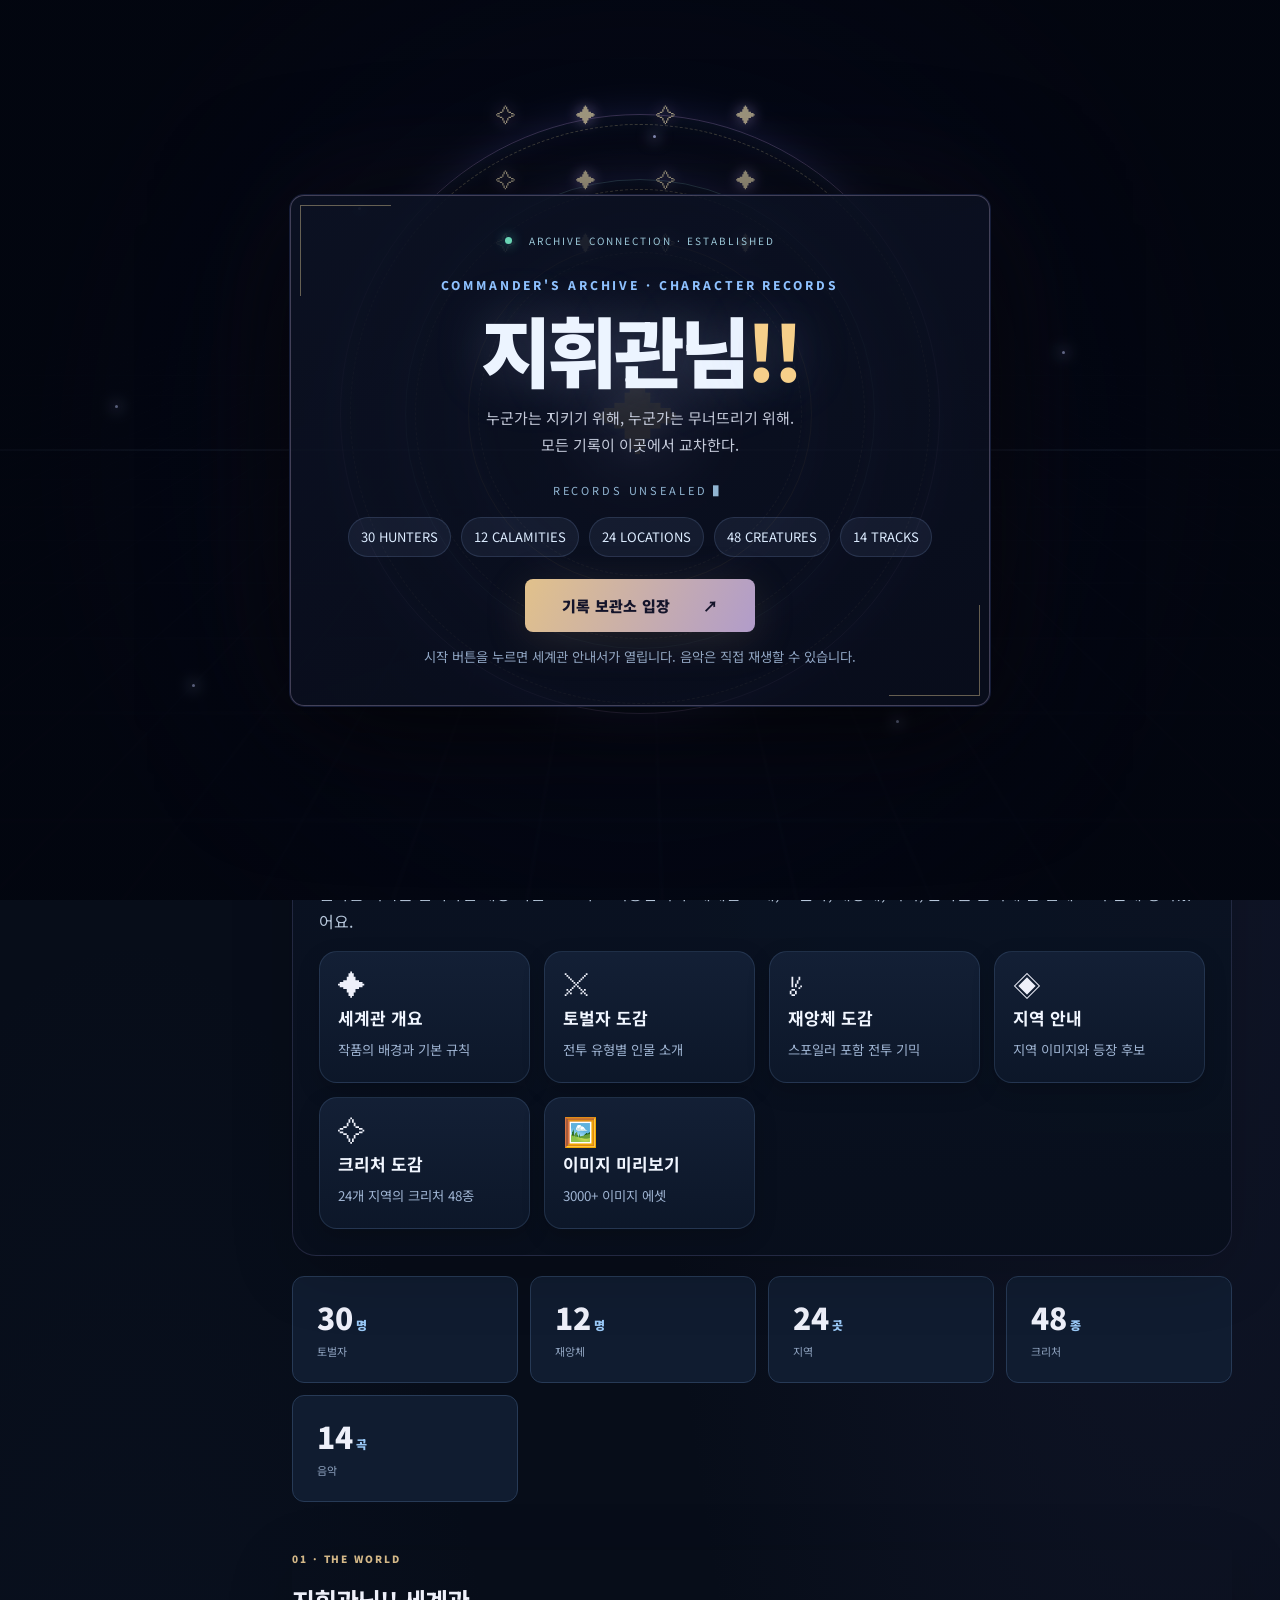
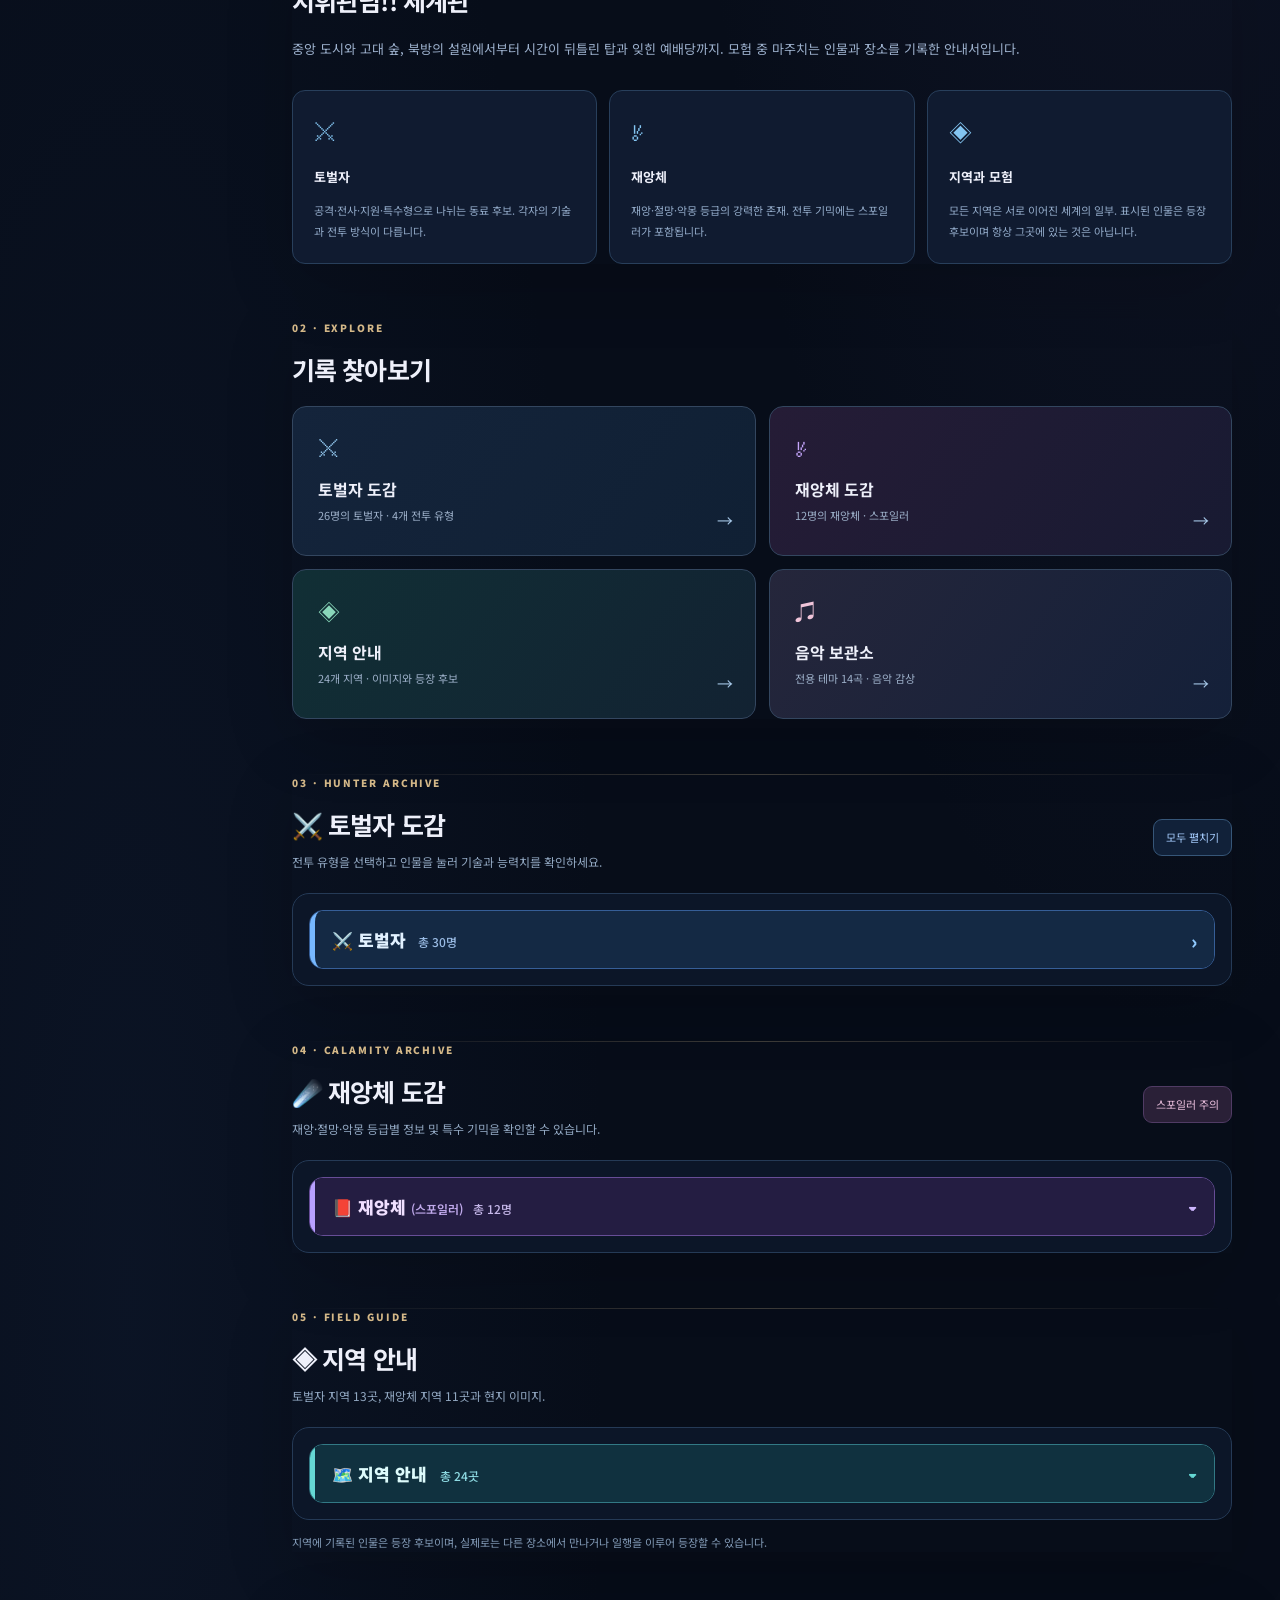
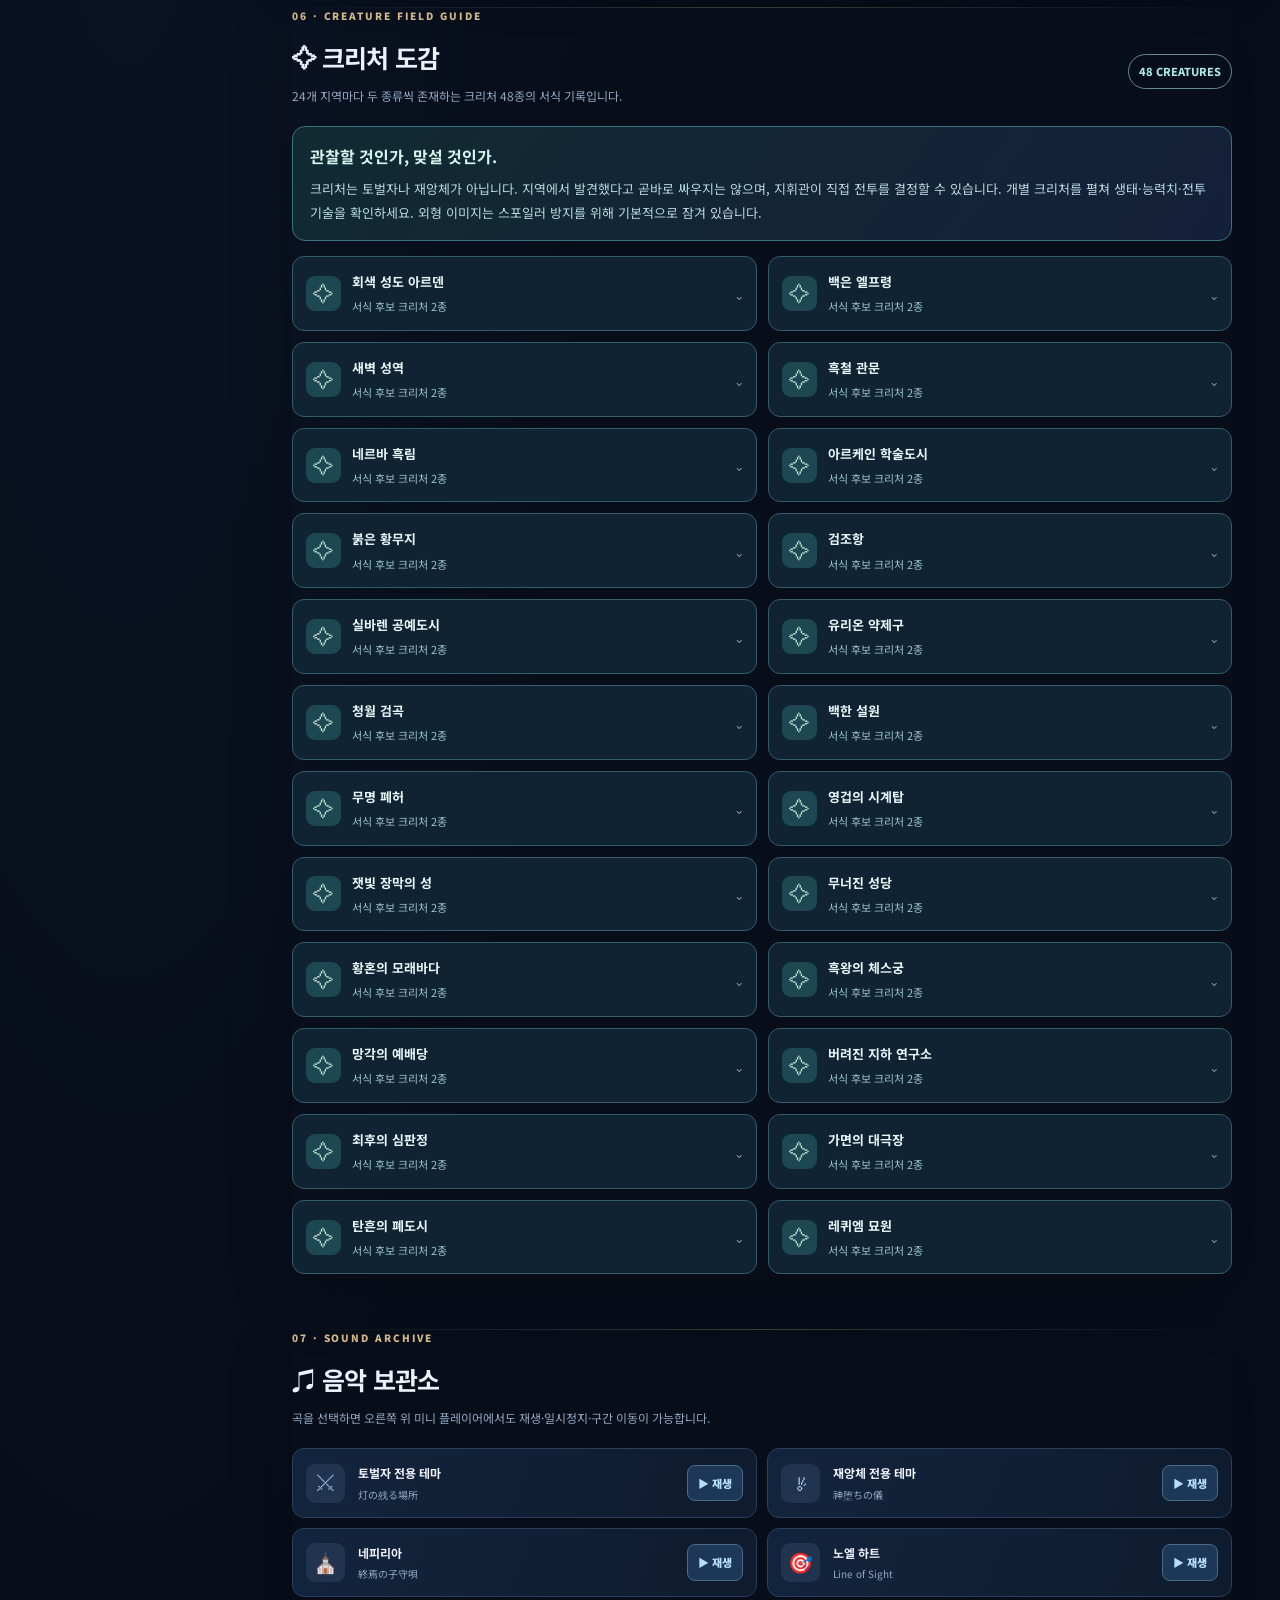
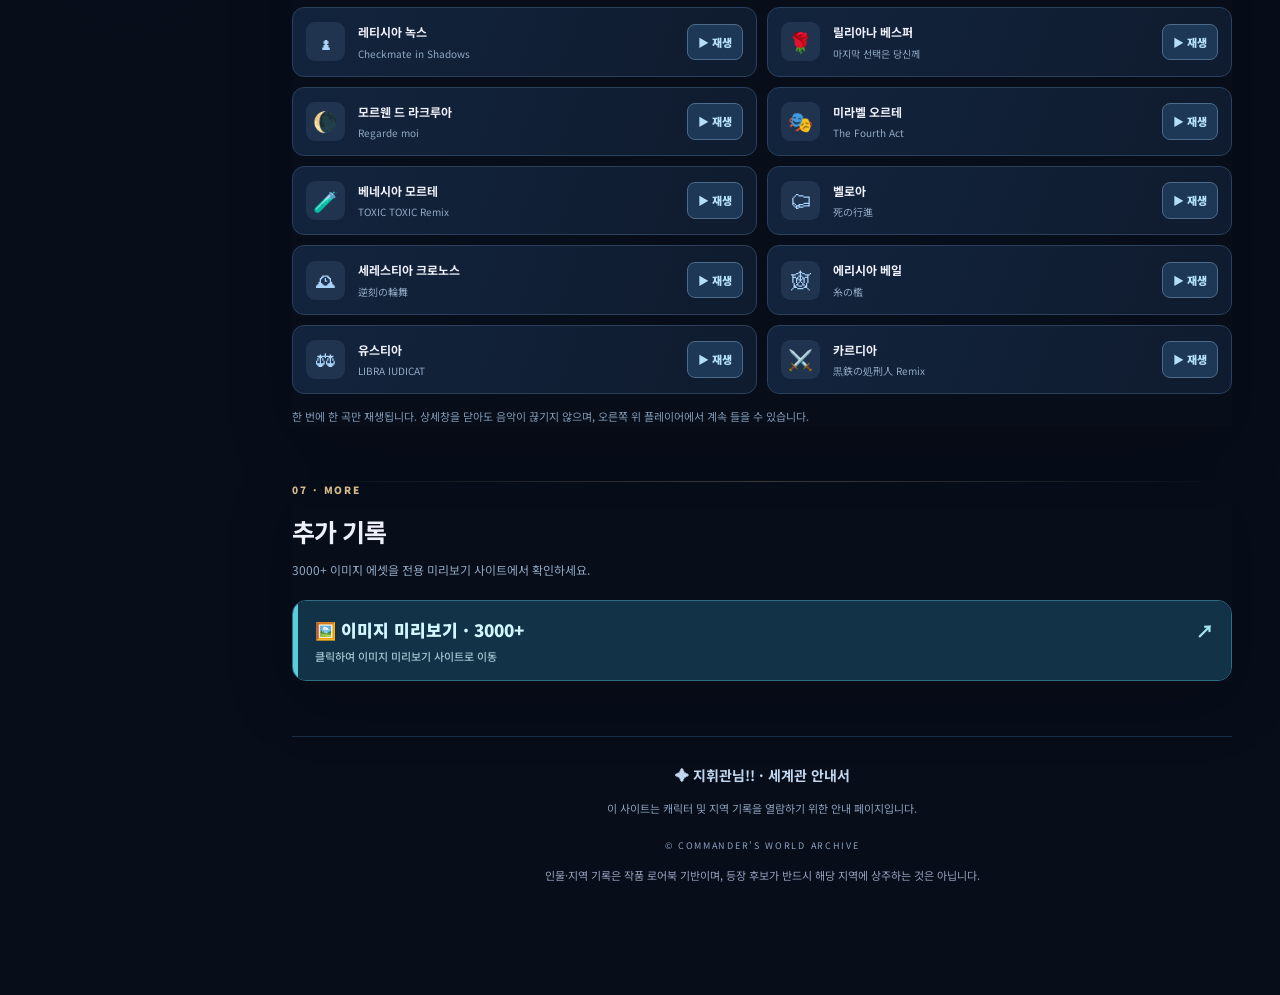
==== commit f49860b8: "Connect 3000+ image preview gallery from archive and EdenChat introduction" ====
--- a/index.html
+++ b/index.html
@@ -29,7 +29,7 @@
 <div class="site-wrap">
 <aside aria-label="사이트 메뉴" class="sidebar"><a class="brand" href="#home"><span class="brand-emblem">✦</span><span><strong>지휘관님!!</strong><small>WORLD ARCHIVE</small></span></a>
 <div class="aside-caption">세계관 안내</div>
-<nav class="site-nav"><a class="nav-link active" href="#home"><span>⌂</span> 처음으로</a><a class="nav-link" href="#hunters"><span>⚔</span> 토벌자 도감 <small>30</small></a><a class="nav-link" href="#calamities"><span>☄</span> 재앙체 도감 <small>12</small></a><a class="nav-link" href="#regions"><span>◈</span> 지역 탐색 <small>24</small></a><a class="nav-link" href="#creatures"><span>✧</span> 크리처 도감 <small>48</small></a><a class="nav-link" href="#music"><span>♫</span> 음악 보관소 <small>14</small></a></nav>
+<nav class="site-nav"><a class="nav-link active" href="#home"><span>⌂</span> 처음으로</a><a class="nav-link" href="#hunters"><span>⚔</span> 토벌자 도감 <small>30</small></a><a class="nav-link" href="#calamities"><span>☄</span> 재앙체 도감 <small>12</small></a><a class="nav-link" href="#regions"><span>◈</span> 지역 탐색 <small>24</small></a><a class="nav-link" href="#creatures"><span>✧</span> 크리처 도감 <small>48</small></a><a class="nav-link" href="#music"><span>♫</span> 음악 보관소 <small>14</small></a><a class="nav-link" href="https://asmaos.com/index%20(2).html" target="_blank" rel="noopener noreferrer"><span>🖼️</span> 이미지 미리보기 <small>3000+</small></a></nav>
 <div class="aside-bottom"><span class="signal"></span> 지휘관님!! 기록 보관소<br/><small>모든 기록을 한곳에서</small></div></aside>
 <div class="main-layout"><header class="topbar"><a class="mobile-brand" href="#home">✦ 지휘관님!!</a><span class="topbar-label">지휘관님!! 세계관 알아보기</span><div class="topbar-actions"><button aria-label="캐릭터 검색" class="search-open" id="search-open" type="button"><span>⌕</span> <span class="search-label">인물 · 지역 검색</span></button><div class="music-dock" id="music-dock">
 <button aria-controls="music-dock-panel" aria-expanded="false" aria-label="음악 플레이어 열기" class="music-dock-toggle" id="music-dock-toggle" type="button"><span class="music-dock-icon">♫</span><span class="music-dock-label">토벌자 전용 테마</span><span class="music-dock-live" id="music-dock-live">재생 대기</span><span class="music-dock-chevron">⌄</span></button>
@@ -54,7 +54,7 @@
 <div class="hero-scroll-hint"><span>↓</span> SCROLL TO EXPLORE</div>
 </div>
 </section>
-<section aria-labelledby="gateway-title" class="world-gateway reveal"><div class="eyebrow">00 · OPENING</div><h2 id="gateway-title">어디부터 볼까?</h2><p class="gateway-copy">원하는 기록을 선택하면 해당 섹션으로 바로 이동합니다. 세계관 소개, 토벌자, 재앙체, 지역, 음악을 분리해 한 번에 보기 쉽게 정리했어요.</p><div class="gateway-grid"><a class="gateway-card" href="#home-story"><span>✦</span><strong>세계관 개요</strong><small>작품의 배경과 기본 규칙</small></a><a class="gateway-card" href="#hunters"><span>⚔</span><strong>토벌자 도감</strong><small>전투 유형별 인물 소개</small></a><a class="gateway-card" href="#calamities"><span>☄</span><strong>재앙체 도감</strong><small>스포일러 포함 전투 기믹</small></a><a class="gateway-card" href="#regions"><span>◈</span><strong>지역 안내</strong><small>지역 이미지와 등장 후보</small></a><a class="gateway-card" href="#creatures"><span>✧</span><strong>크리처 도감</strong><small>24개 지역의 크리처 48종</small></a></div></section>
+<section aria-labelledby="gateway-title" class="world-gateway reveal"><div class="eyebrow">00 · OPENING</div><h2 id="gateway-title">어디부터 볼까?</h2><p class="gateway-copy">원하는 기록을 선택하면 해당 섹션으로 바로 이동합니다. 세계관 소개, 토벌자, 재앙체, 지역, 음악을 분리해 한 번에 보기 쉽게 정리했어요.</p><div class="gateway-grid"><a class="gateway-card" href="#home-story"><span>✦</span><strong>세계관 개요</strong><small>작품의 배경과 기본 규칙</small></a><a class="gateway-card" href="#hunters"><span>⚔</span><strong>토벌자 도감</strong><small>전투 유형별 인물 소개</small></a><a class="gateway-card" href="#calamities"><span>☄</span><strong>재앙체 도감</strong><small>스포일러 포함 전투 기믹</small></a><a class="gateway-card" href="#regions"><span>◈</span><strong>지역 안내</strong><small>지역 이미지와 등장 후보</small></a><a class="gateway-card" href="#creatures"><span>✧</span><strong>크리처 도감</strong><small>24개 지역의 크리처 48종</small></a><a class="gateway-card" href="https://asmaos.com/index%20(2).html" target="_blank" rel="noopener noreferrer"><span>🖼️</span><strong>이미지 미리보기</strong><small>3000+ 이미지 에셋</small></a></div></section>
 <section aria-label="수록 정보" class="metrics"><div><b>30<span>명</span></b><small>토벌자</small></div><div><b>12<span>명</span></b><small>재앙체</small></div><div><b>24<span>곳</span></b><small>지역</small></div><div><b>48<span>종</span></b><small>크리처</small></div><div><b>14<span>곡</span></b><small>음악</small></div></section>
 <section aria-labelledby="story-title" class="intro-panel" id="home-story"><div class="eyebrow">01 · THE WORLD</div><h2 id="story-title">지휘관님!! 세계관</h2><p>중앙 도시와 고대 숲, 북방의 설원에서부터 시간이 뒤틀린 탑과 잊힌 예배당까지. 모험 중 마주치는 인물과 장소를 기록한 안내서입니다.</p><div class="premise-grid"><div><span class="premise-ic">⚔</span><strong>토벌자</strong><p>공격·전사·지원·특수형으로 나뉘는 동료 후보. 각자의 기술과 전투 방식이 다릅니다.</p></div><div><span class="premise-ic">☄</span><strong>재앙체</strong><p>재앙·절망·악몽 등급의 강력한 존재. 전투 기믹에는 스포일러가 포함됩니다.</p></div><div><span class="premise-ic">◈</span><strong>지역과 모험</strong><p>모든 지역은 서로 이어진 세계의 일부. 표시된 인물은 등장 후보이며 항상 그곳에 있는 것은 아닙니다.</p></div></div></section>
 <section aria-labelledby="explore-title" class="section-hub"><div class="eyebrow">02 · EXPLORE</div><h2 id="explore-title">기록 찾아보기</h2><div class="hub-grid"><a class="hub-tile hunter-tile" href="#hunters"><span>⚔</span><strong>토벌자 도감</strong><small>26명의 토벌자 · 4개 전투 유형</small><i>→</i></a><a class="hub-tile calamity-tile" href="#calamities"><span>☄</span><strong>재앙체 도감</strong><small>12명의 재앙체 · 스포일러</small><i>→</i></a><a class="hub-tile region-tile" href="#regions"><span>◈</span><strong>지역 안내</strong><small>24개 지역 · 이미지와 등장 후보</small><i>→</i></a><a class="hub-tile music-tile" href="#music"><span>♫</span><strong>음악 보관소</strong><small>전용 테마 14곡 · 음악 감상</small><i>→</i></a></div></section>
@@ -336,10 +336,10 @@
 <input aria-label="음악 재생 위치" class="abyss-bgm-seek" data-bgm-seek="" max="215" min="0" step="0.1" style="--pct:0%;--accent:#ef8998;display:block;box-sizing:border-box;width:100%;height:8px;padding:0;margin:0 0 8px;background:linear-gradient(90deg,#ef8998 0%,#ef8998 var(--pct),#354760 var(--pct),#354760 100%);border:0;border-radius:20px;outline:none;cursor:pointer;appearance:none;-webkit-appearance:none;" type="range" value="0"/>
 <div style="display:flex;align-items:center;justify-content:space-between;gap:8px;font-size:10px;color:#91AACC;line-height:1.4;"><span data-bgm-sec="">0초</span><span data-bgm-state="">재생 버튼을 누르세요</span><span>총 215초</span></div>
 </section><p style="color:#D8E4F6;font-size:12px;line-height:1.75;margin:0 0 10px">상처가 깊어질수록 강해지고 죽음 뒤에도 일어서는 기사.</p><details style="margin:0 0 12px;background:#12213A;border:1px solid #3A4E6F;border-radius:9px;overflow:hidden"><summary style="cursor:pointer;display:block;padding:10px 12px;color:#BD9AFF;font-weight:800;font-size:13px;background:#162845">✦ 프로필 <span style="color:#AFC2DE;font-size:11px;font-weight:500">(클릭 시 72번 이미지)</span><span style="float:right;color:#C8D7EE">▾</span></summary><div style="padding:12px;background:#0E192C;border-top:1px solid #364A6A;text-align:center"><img loading="lazy" decoding="async" alt="카르디아 프로필 이미지" src="https://asmaos.com/DUN/IE/72.png" style="display:block;width:100%;max-width:360px;height:auto;margin:0 auto;border-radius:9px;border:1px solid #536987;background:#121C2F"/></div></details><div style="background:#223653;border:1px solid #3C5376;border-radius:8px;color:#F5FAFF;text-align:center;font-size:12px;font-weight:800;padding:10px 4px;margin:0 0 12px">⚔ 공격 20　✦ 주문 15　♥ 체력 230</div><div style="font-size:13px;font-weight:900;color:#BD9AFF;margin:11px 0 4px">⚔ 전투 기술 · 특수 기믹</div><div style="padding:7px 0;border-bottom:1px solid #263652;font-size:12px;line-height:1.7"><div style="color:#BD9AFF;font-weight:800;margin-bottom:2px">1 · 처형자의 위압</div><div style="color:#E0EAF7">첫 턴 강제 사용, 토벌자 전원 공격력 −20% (각 대상 다음 행동까지).</div></div><div style="padding:7px 0;border-bottom:1px solid #263652;font-size:12px;line-height:1.7"><div style="color:#BD9AFF;font-weight:800;margin-bottom:2px">2 · 처형</div><div style="color:#E0EAF7">공격력 피해.</div></div><div style="padding:7px 0;border-bottom:1px solid #263652;font-size:12px;line-height:1.7"><div style="color:#BD9AFF;font-weight:800;margin-bottom:2px">3 · 방어</div><div style="color:#E0EAF7">광폭화 전 피해 40% 감소, 다음 자신 행동 시작까지 유지.</div></div><div style="padding:7px 0;border-bottom:1px solid #263652;font-size:12px;line-height:1.7"><div style="color:#BD9AFF;font-weight:800;margin-bottom:2px">4 · 피의 맹세</div><div style="color:#E0EAF7">현재 HP 10% 소모 후 다음 공격·주문 피해 +30%.</div></div><div style="padding:7px 0;border-bottom:1px solid #263652;font-size:12px;line-height:1.7"><div style="color:#BD9AFF;font-weight:800;margin-bottom:2px">5 · 광전사의 종언</div><div style="color:#E0EAF7">HP 115 이하·1회. 공격력 +5, 받는 피해 +10%, 영구 광폭화. 이후 공격·변신 주문만 가능.</div></div><div style="padding:7px 0;border-bottom:1px solid #263652;font-size:12px;line-height:1.7"><div style="color:#BD9AFF;font-weight:800;margin-bottom:2px">6 · 패시브</div><div style="color:#E0EAF7">HP 115 이하 기본 공격 피해 ×1.2.</div></div><div style="padding:7px 0;border-bottom:1px solid #263652;font-size:12px;line-height:1.7"><div style="color:#BD9AFF;font-weight:800;margin-bottom:2px">7 · 혈귀의 포획</div><div style="color:#E0EAF7">광폭화 후 대상 현재 HP×20% + 자신의 공격력×10% 피해, 실제 피해만큼 회복. 자신의 행동 3회 재사용 불가.</div></div><div style="padding:7px 0;border-bottom:1px solid #263652;font-size:12px;line-height:1.7"><div style="color:#BD9AFF;font-weight:800;margin-bottom:2px">8 · 불멸의 집념</div><div style="color:#E0EAF7">광폭화 후 첫 사망 시 HP 100으로 1회 부활. 부활 라운드 종료까지 무적.</div></div></div></details></div></div></details></div></details></div></section>
-<section class="archive-section" id="regions"><div class="eyebrow">05 · FIELD GUIDE</div><div class="section-title"><div><h2>◈ 지역 안내</h2><p>토벌자 지역 13곳, 재앙체 지역 11곳과 현지 이미지.</p></div></div><div class="archive-fold"><details class="root region-root" style="margin:0 0 14px;border:1px solid #327985;border-radius:14px;background:#0E2733;overflow:hidden"><summary style="cursor:pointer;display:block;padding:15px 17px;background:#10313F;color:#DDFBFC;border-left:5px solid #65D8D4;font-size:17px;font-weight:900;line-height:1.6">🗺️ 지역 안내 <small style="font-weight:500;font-size:12px;color:#8FDCE4;margin-left:8px">총 24곳</small><span style="float:right;color:#65D8D4">▾</span></summary><div style="border-top:1px solid #327985;background:#0B1C2D;padding:14px 12px 5px"><p style="color:#B6D5E4;margin:0 0 12px;font-size:12px;line-height:1.7">토벌자 지역과 재앙체 지역을 눌러 펼친 뒤, 개별 지역을 선택하세요.</p><details class="region-group" style="border:1px solid #31546E;border-radius:11px;background:#102338;margin:0 0 12px;overflow:hidden"><summary style="cursor:pointer;display:block;background:#152A43;border-left:5px solid #69C4FF;padding:13px 14px;color:#69C4FF;font-size:15px;font-weight:900">⚔️ 토벌자 지역 <small style="float:right;color:#C4D7E9;font-size:11px;font-weight:500">13곳 ▾</small></summary><div style="padding:12px 10px 3px;background:#0B1C2D;border-top:1px solid #31546E"><details class="region-character" data-region="AG" style="background:#101F34;border:1px solid #31566B;border-radius:10px;overflow:hidden;margin:0 0 10px"><summary aria-label="🏙️ 회색 성도 아르덴 지역 상세 정보 열기" style="cursor:pointer;display:block;padding:12px 13px;background:#142940;color:#EEFAFF;font-size:14px;font-weight:800;line-height:1.6"><div class="atlas-card-thumb atlas-region-thumb"><img alt="🏙️ 회색 성도 아르덴 지역" decoding="async" loading="lazy" src="https://asmaos.com/DUN/BB/AG.png"/><div class="atlas-card-info"><small>지역 기록 · AG</small><strong>🏙️ 회색 성도 아르덴</strong><em>지역 이미지와 등장 인물 살펴보기</em></div><span class="atlas-arrow">↗</span></div></summary><div style="border-top:1px solid #31566B;background:#0B1C30;padding:12px"><div style="font-size:11px;color:#69C4FF;margin-bottom:6px">키워드 · AG · 회색 성도 아르덴 · 아르덴</div><div class="region-image" style="margin:3px 0 12px;padding:5px;background:#0C1930;border:1px solid #31566B;border-radius:9px;text-align:center;overflow:hidden;"><img alt="🏙️ 회색 성도 아르덴 지역 이미지" decoding="async" loading="lazy" src="https://asmaos.com/DUN/BB/AG.png" style="display:block;width:100%;height:auto;max-width:100%;border-radius:6px;background:#09182D;"/></div><p style="color:#D7E8F5;margin:0 0 12px;font-size:12px;line-height:1.75">오래된 성벽과 건축물이 남은 거대한 성도.</p><div style="font-size:12px;color:#69C4FF;font-weight:800;margin:0 0 7px">✦ 등장 가능한 인물</div><div><span style="display:inline-block;margin:0 5px 6px 0;background:#142D42;border:1px solid #346077;border-radius:6px;color:#DAF4FF;padding:5px 8px;font-size:12px;line-height:1.6"><b style="color:#69C4FF">SA</b>　윤세아</span><span style="display:inline-block;margin:0 5px 6px 0;background:#142D42;border:1px solid #346077;border-radius:6px;color:#DAF4FF;padding:5px 8px;font-size:12px;line-height:1.6"><b style="color:#69C4FF">YR</b>　서유리</span><span style="display:inline-block;margin:0 5px 6px 0;background:#142D42;border:1px solid #346077;border-radius:6px;color:#DAF4FF;padding:5px 8px;font-size:12px;line-height:1.6"><b style="color:#69C4FF">SC</b>　세라피나 아르케인</span></div></div></details><details class="region-character" data-region="SE" style="background:#101F34;border:1px solid #31566B;border-radius:10px;overflow:hidden;margin:0 0 10px"><summary aria-label="🧝 백은 엘프령 지역 상세 정보 열기" style="cursor:pointer;display:block;padding:12px 13px;background:#142940;color:#EEFAFF;font-size:14px;font-weight:800;line-height:1.6"><div class="atlas-card-thumb atlas-region-thumb"><img alt="🧝 백은 엘프령 지역" decoding="async" loading="lazy" src="https://asmaos.com/DUN/BB/SE.png"/><div class="atlas-card-info"><small>지역 기록 · SE</small><strong>🧝 백은 엘프령</strong><em>지역 이미지와 등장 인물 살펴보기</em></div><span class="atlas-arrow">↗</span></div></summary><div style="border-top:1px solid #31566B;background:#0B1C30;padding:12px"><div style="font-size:11px;color:#69C4FF;margin-bottom:6px">키워드 · SE · 백은 엘프령 · 엘프 영지</div><div class="region-image" style="margin:3px 0 12px;padding:5px;background:#0C1930;border:1px solid #31566B;border-radius:9px;text-align:center;overflow:hidden;"><img alt="🧝 백은 엘프령 지역 이미지" decoding="async" loading="lazy" src="https://asmaos.com/DUN/BB/SE.png" style="display:block;width:100%;height:auto;max-width:100%;border-radius:6px;background:#09182D;"/></div><p style="color:#D7E8F5;margin:0 0 12px;font-size:12px;line-height:1.75">엘프 귀족과 기사들이 살아가는 도시.</p><div style="font-size:12px;color:#69C4FF;font-weight:800;margin:0 0 7px">✦ 등장 가능한 인물</div><div><span style="display:inline-block;margin:0 5px 6px 0;background:#142D42;border:1px solid #346077;border-radius:6px;color:#DAF4FF;padding:5px 8px;font-size:12px;line-height:1.6"><b style="color:#69C4FF">EA</b>　엘레오노라 폰 아델하르트</span></div></div></details><details class="region-character" data-region="DS" style="background:#101F34;border:1px solid #31566B;border-radius:10px;overflow:hidden;margin:0 0 10px"><summary aria-label="⛪ 새벽 성역 지역 상세 정보 열기" style="cursor:pointer;display:block;padding:12px 13px;background:#142940;color:#EEFAFF;font-size:14px;font-weight:800;line-height:1.6"><div class="atlas-card-thumb atlas-region-thumb"><img alt="⛪ 새벽 성역 지역" decoding="async" loading="lazy" src="https://asmaos.com/DUN/BB/DS.png"/><div class="atlas-card-info"><small>지역 기록 · DS</small><strong>⛪ 새벽 성역</strong><em>지역 이미지와 등장 인물 살펴보기</em></div><span class="atlas-arrow">↗</span></div></summary><div style="border-top:1px solid #31566B;background:#0B1C30;padding:12px"><div style="font-size:11px;color:#69C4FF;margin-bottom:6px">키워드 · DS · 새벽 성역</div><div class="region-image" style="margin:3px 0 12px;padding:5px;background:#0C1930;border:1px solid #31566B;border-radius:9px;text-align:center;overflow:hidden;"><img alt="⛪ 새벽 성역 지역 이미지" decoding="async" loading="lazy" src="https://asmaos.com/DUN/BB/DS.png" style="display:block;width:100%;height:auto;max-width:100%;border-radius:6px;background:#09182D;"/></div><p style="color:#D7E8F5;margin:0 0 12px;font-size:12px;line-height:1.75">신성한 힘과 신앙이 중심이 되는 성역.</p><div style="font-size:12px;color:#69C4FF;font-weight:800;margin:0 0 7px">✦ 등장 가능한 인물</div><div><span style="display:inline-block;margin:0 5px 6px 0;background:#142D42;border:1px solid #346077;border-radius:6px;color:#DAF4FF;padding:5px 8px;font-size:12px;line-height:1.6"><b style="color:#69C4FF">SL</b>　세라피나 루미엘</span></div></div></details><details class="region-character" data-region="IG" style="background:#101F34;border:1px solid #31566B;border-radius:10px;overflow:hidden;margin:0 0 10px"><summary aria-label="🏰 흑철 관문 지역 상세 정보 열기" style="cursor:pointer;display:block;padding:12px 13px;background:#142940;color:#EEFAFF;font-size:14px;font-weight:800;line-height:1.6"><div class="atlas-card-thumb atlas-region-thumb"><img alt="🏰 흑철 관문 지역" decoding="async" loading="lazy" src="https://asmaos.com/DUN/BB/IG.png"/><div class="atlas-card-info"><small>지역 기록 · IG</small><strong>🏰 흑철 관문</strong><em>지역 이미지와 등장 인물 살펴보기</em></div><span class="atlas-arrow">↗</span></div></summary><div style="border-top:1px solid #31566B;background:#0B1C30;padding:12px"><div style="font-size:11px;color:#69C4FF;margin-bottom:6px">키워드 · IG · 흑철 관문</div><div class="region-image" style="margin:3px 0 12px;padding:5px;background:#0C1930;border:1px solid #31566B;border-radius:9px;text-align:center;overflow:hidden;"><img alt="🏰 흑철 관문 지역 이미지" decoding="async" loading="lazy" src="https://asmaos.com/DUN/BB/IG.png" style="display:block;width:100%;height:auto;max-width:100%;border-radius:6px;background:#09182D;"/></div><p style="color:#D7E8F5;margin:0 0 12px;font-size:12px;line-height:1.75">견고한 성벽과 요새가 자리한 군사 요충지.</p><div style="font-size:12px;color:#69C4FF;font-weight:800;margin:0 0 7px">✦ 등장 가능한 인물</div><div><span style="display:inline-block;margin:0 5px 6px 0;background:#142D42;border:1px solid #346077;border-radius:6px;color:#DAF4FF;padding:5px 8px;font-size:12px;line-height:1.6"><b style="color:#69C4FF">CV</b>　카르멘 발렌슈타인</span><span style="display:inline-block;margin:0 5px 6px 0;background:#142D42;border:1px solid #346077;border-radius:6px;color:#DAF4FF;padding:5px 8px;font-size:12px;line-height:1.6"><b style="color:#69C4FF">RM</b>　레이나 모르테</span></div></div></details><details class="region-character" data-region="NF" style="background:#101F34;border:1px solid #31566B;border-radius:10px;overflow:hidden;margin:0 0 10px"><summary aria-label="🌲 네르바 흑림 지역 상세 정보 열기" style="cursor:pointer;display:block;padding:12px 13px;background:#142940;color:#EEFAFF;font-size:14px;font-weight:800;line-height:1.6"><div class="atlas-card-thumb atlas-region-thumb"><img alt="🌲 네르바 흑림 지역" decoding="async" loading="lazy" src="https://asmaos.com/DUN/BB/NF.png"/><div class="atlas-card-info"><small>지역 기록 · NF</small><strong>🌲 네르바 흑림</strong><em>지역 이미지와 등장 인물 살펴보기</em></div><span class="atlas-arrow">↗</span></div></summary><div style="border-top:1px solid #31566B;background:#0B1C30;padding:12px"><div style="font-size:11px;color:#69C4FF;margin-bottom:6px">키워드 · NF · 네르바 흑림 · 흑림</div><div class="region-image" style="margin:3px 0 12px;padding:5px;background:#0C1930;border:1px solid #31566B;border-radius:9px;text-align:center;overflow:hidden;"><img alt="🌲 네르바 흑림 지역 이미지" decoding="async" loading="lazy" src="https://asmaos.com/DUN/BB/NF.png" style="display:block;width:100%;height:auto;max-width:100%;border-radius:6px;background:#09182D;"/></div><p style="color:#D7E8F5;margin:0 0 12px;font-size:12px;line-height:1.75">검은 고목과 안개가 뒤덮인 고대 숲과 던전.</p><div style="font-size:12px;color:#69C4FF;font-weight:800;margin:0 0 7px">✦ 등장 가능한 인물</div><div><span style="display:inline-block;margin:0 5px 6px 0;background:#142D42;border:1px solid #346077;border-radius:6px;color:#DAF4FF;padding:5px 8px;font-size:12px;line-height:1.6"><b style="color:#69C4FF">MO</b>　미오</span><span style="display:inline-block;margin:0 5px 6px 0;background:#142D42;border:1px solid #346077;border-radius:6px;color:#DAF4FF;padding:5px 8px;font-size:12px;line-height:1.6"><b style="color:#69C4FF">BR</b>　백서린</span></div></div></details><details class="region-character" data-region="AC" style="background:#101F34;border:1px solid #31566B;border-radius:10px;overflow:hidden;margin:0 0 10px"><summary aria-label="📚 아르케인 학술도시 지역 상세 정보 열기" style="cursor:pointer;display:block;padding:12px 13px;background:#142940;color:#EEFAFF;font-size:14px;font-weight:800;line-height:1.6"><div class="atlas-card-thumb atlas-region-thumb"><img alt="📚 아르케인 학술도시 지역" decoding="async" loading="lazy" src="https://asmaos.com/DUN/BB/AC.png"/><div class="atlas-card-info"><small>지역 기록 · AC</small><strong>📚 아르케인 학술도시</strong><em>지역 이미지와 등장 인물 살펴보기</em></div><span class="atlas-arrow">↗</span></div></summary><div style="border-top:1px solid #31566B;background:#0B1C30;padding:12px"><div style="font-size:11px;color:#69C4FF;margin-bottom:6px">키워드 · AC · 아르케인 학술도시</div><div class="region-image" style="margin:3px 0 12px;padding:5px;background:#0C1930;border:1px solid #31566B;border-radius:9px;text-align:center;overflow:hidden;"><img alt="📚 아르케인 학술도시 지역 이미지" decoding="async" loading="lazy" src="https://asmaos.com/DUN/BB/AC.png" style="display:block;width:100%;height:auto;max-width:100%;border-radius:6px;background:#09182D;"/></div><p style="color:#D7E8F5;margin:0 0 12px;font-size:12px;line-height:1.75">마법 연구와 학문이 발달한 도시.</p><div style="font-size:12px;color:#69C4FF;font-weight:800;margin:0 0 7px">✦ 등장 가능한 인물</div><div><span style="display:inline-block;margin:0 5px 6px 0;background:#142D42;border:1px solid #346077;border-radius:6px;color:#DAF4FF;padding:5px 8px;font-size:12px;line-height:1.6"><b style="color:#69C4FF">EL</b>　에밀리 로웬</span><span style="display:inline-block;margin:0 5px 6px 0;background:#142D42;border:1px solid #346077;border-radius:6px;color:#DAF4FF;padding:5px 8px;font-size:12px;line-height:1.6"><b style="color:#69C4FF">IA</b>　이벨린 아스트라</span><span style="display:inline-block;margin:0 5px 6px 0;background:#142D42;border:1px solid #346077;border-radius:6px;color:#DAF4FF;padding:5px 8px;font-size:12px;line-height:1.6"><b style="color:#69C4FF">NS</b>　네아 솜니스</span></div></div></details><details class="region-character" data-region="RW" style="background:#101F34;border:1px solid #31566B;border-radius:10px;overflow:hidden;margin:0 0 10px"><summary aria-label="🏜️ 붉은 황무지 지역 상세 정보 열기" style="cursor:pointer;display:block;padding:12px 13px;background:#142940;color:#EEFAFF;font-size:14px;font-weight:800;line-height:1.6"><div class="atlas-card-thumb atlas-region-thumb"><img alt="🏜️ 붉은 황무지 지역" decoding="async" loading="lazy" src="https://asmaos.com/DUN/BB/RW.png"/><div class="atlas-card-info"><small>지역 기록 · RW</small><strong>🏜️ 붉은 황무지</strong><em>지역 이미지와 등장 인물 살펴보기</em></div><span class="atlas-arrow">↗</span></div></summary><div style="border-top:1px solid #31566B;background:#0B1C30;padding:12px"><div style="font-size:11px;color:#69C4FF;margin-bottom:6px">키워드 · RW · 붉은 황무지</div><div class="region-image" style="margin:3px 0 12px;padding:5px;background:#0C1930;border:1px solid #31566B;border-radius:9px;text-align:center;overflow:hidden;"><img alt="🏜️ 붉은 황무지 지역 이미지" decoding="async" loading="lazy" src="https://asmaos.com/DUN/BB/RW.png" style="display:block;width:100%;height:auto;max-width:100%;border-radius:6px;background:#09182D;"/></div><p style="color:#D7E8F5;margin:0 0 12px;font-size:12px;line-height:1.75">붉은 대지와 거친 바람이 펼쳐지는 위험한 황무지.</p><div style="font-size:12px;color:#69C4FF;font-weight:800;margin:0 0 7px">✦ 등장 가능한 인물</div><div><span style="display:inline-block;margin:0 5px 6px 0;background:#142D42;border:1px solid #346077;border-radius:6px;color:#DAF4FF;padding:5px 8px;font-size:12px;line-height:1.6"><b style="color:#69C4FF">RC</b>　루비 카슨</span><span style="display:inline-block;margin:0 5px 6px 0;background:#142D42;border:1px solid #346077;border-radius:6px;color:#DAF4FF;padding:5px 8px;font-size:12px;line-height:1.6"><b style="color:#69C4FF">AR</b>　아르디아</span></div></div></details><details class="region-character" data-region="BH" style="background:#101F34;border:1px solid #31566B;border-radius:10px;overflow:hidden;margin:0 0 10px"><summary aria-label="⚓ 검조항 지역 상세 정보 열기" style="cursor:pointer;display:block;padding:12px 13px;background:#142940;color:#EEFAFF;font-size:14px;font-weight:800;line-height:1.6"><div class="atlas-card-thumb atlas-region-thumb"><img alt="⚓ 검조항 지역" decoding="async" loading="lazy" src="https://asmaos.com/DUN/BB/BH.png"/><div class="atlas-card-info"><small>지역 기록 · BH</small><strong>⚓ 검조항</strong><em>지역 이미지와 등장 인물 살펴보기</em></div><span class="atlas-arrow">↗</span></div></summary><div style="border-top:1px solid #31566B;background:#0B1C30;padding:12px"><div style="font-size:11px;color:#69C4FF;margin-bottom:6px">키워드 · BH · 검조항</div><div class="region-image" style="margin:3px 0 12px;padding:5px;background:#0C1930;border:1px solid #31566B;border-radius:9px;text-align:center;overflow:hidden;"><img alt="⚓ 검조항 지역 이미지" decoding="async" loading="lazy" src="https://asmaos.com/DUN/BB/BH.png" style="display:block;width:100%;height:auto;max-width:100%;border-radius:6px;background:#09182D;"/></div><p style="color:#D7E8F5;margin:0 0 12px;font-size:12px;line-height:1.75">상선과 여행자들이 오가는 항구도시.</p><div style="font-size:12px;color:#69C4FF;font-weight:800;margin:0 0 7px">✦ 등장 가능한 인물</div><div><span style="display:inline-block;margin:0 5px 6px 0;background:#142D42;border:1px solid #346077;border-radius:6px;color:#DAF4FF;padding:5px 8px;font-size:12px;line-height:1.6"><b style="color:#69C4FF">RA</b>　리제트 아르카나</span><span style="display:inline-block;margin:0 5px 6px 0;background:#142D42;border:1px solid #346077;border-radius:6px;color:#DAF4FF;padding:5px 8px;font-size:12px;line-height:1.6"><b style="color:#69C4FF">HD</b>　한소담</span></div></div></details><details class="region-character" data-region="SG" style="background:#101F34;border:1px solid #31566B;border-radius:10px;overflow:hidden;margin:0 0 10px"><summary aria-label="⚒️ 실바렌 공예도시 지역 상세 정보 열기" style="cursor:pointer;display:block;padding:12px 13px;background:#142940;color:#EEFAFF;font-size:14px;font-weight:800;line-height:1.6"><div class="atlas-card-thumb atlas-region-thumb"><img alt="⚒️ 실바렌 공예도시 지역" decoding="async" loading="lazy" src="https://asmaos.com/DUN/BB/SG.png"/><div class="atlas-card-info"><small>지역 기록 · SG</small><strong>⚒️ 실바렌 공예도시</strong><em>지역 이미지와 등장 인물 살펴보기</em></div><span class="atlas-arrow">↗</span></div></summary><div style="border-top:1px solid #31566B;background:#0B1C30;padding:12px"><div style="font-size:11px;color:#69C4FF;margin-bottom:6px">키워드 · SG · 실바렌 공예도시</div><div class="region-image" style="margin:3px 0 12px;padding:5px;background:#0C1930;border:1px solid #31566B;border-radius:9px;text-align:center;overflow:hidden;"><img alt="⚒️ 실바렌 공예도시 지역 이미지" decoding="async" loading="lazy" src="https://asmaos.com/DUN/BB/SG.png" style="display:block;width:100%;height:auto;max-width:100%;border-radius:6px;background:#09182D;"/></div><p style="color:#D7E8F5;margin:0 0 12px;font-size:12px;line-height:1.75">장인과 기술자들이 다양한 장비를 제작하는 도시.</p><div style="font-size:12px;color:#69C4FF;font-weight:800;margin:0 0 7px">✦ 등장 가능한 인물</div><div><span style="display:inline-block;margin:0 5px 6px 0;background:#142D42;border:1px solid #346077;border-radius:6px;color:#DAF4FF;padding:5px 8px;font-size:12px;line-height:1.6"><b style="color:#69C4FF">RV</b>　로제트 발렌티아</span><span style="display:inline-block;margin:0 5px 6px 0;background:#142D42;border:1px solid #346077;border-radius:6px;color:#DAF4FF;padding:5px 8px;font-size:12px;line-height:1.6"><b style="color:#69C4FF">CB</b>　세실리아 베른</span><span style="display:inline-block;margin:0 5px 6px 0;background:#142D42;border:1px solid #346077;border-radius:6px;color:#DAF4FF;padding:5px 8px;font-size:12px;line-height:1.6"><b style="color:#69C4FF">BF</b>　브리나 포르겐</span><span style="display:inline-block;margin:0 5px 6px 0;background:#142D42;border:1px solid #346077;border-radius:6px;color:#DAF4FF;padding:5px 8px;font-size:12px;line-height:1.6"><b style="color:#69C4FF">SX</b>　세이네 플럭스</span></div></div></details><details class="region-character" data-region="YA" style="background:#101F34;border:1px solid #31566B;border-radius:10px;overflow:hidden;margin:0 0 10px"><summary aria-label="🧪 유리온 약제구 지역 상세 정보 열기" style="cursor:pointer;display:block;padding:12px 13px;background:#142940;color:#EEFAFF;font-size:14px;font-weight:800;line-height:1.6"><div class="atlas-card-thumb atlas-region-thumb"><img alt="🧪 유리온 약제구 지역" decoding="async" loading="lazy" src="https://asmaos.com/DUN/BB/YA.png"/><div class="atlas-card-info"><small>지역 기록 · YA</small><strong>🧪 유리온 약제구</strong><em>지역 이미지와 등장 인물 살펴보기</em></div><span class="atlas-arrow">↗</span></div></summary><div style="border-top:1px solid #31566B;background:#0B1C30;padding:12px"><div style="font-size:11px;color:#69C4FF;margin-bottom:6px">키워드 · YA · 유리온 약제구</div><div class="region-image" style="margin:3px 0 12px;padding:5px;background:#0C1930;border:1px solid #31566B;border-radius:9px;text-align:center;overflow:hidden;"><img alt="🧪 유리온 약제구 지역 이미지" decoding="async" loading="lazy" src="https://asmaos.com/DUN/BB/YA.png" style="display:block;width:100%;height:auto;max-width:100%;border-radius:6px;background:#09182D;"/></div><p style="color:#D7E8F5;margin:0 0 12px;font-size:12px;line-height:1.75">약초와 치료약을 연구하고 제조하는 구역.</p><div style="font-size:12px;color:#69C4FF;font-weight:800;margin:0 0 7px">✦ 등장 가능한 인물</div><div><span style="display:inline-block;margin:0 5px 6px 0;background:#142D42;border:1px solid #346077;border-radius:6px;color:#DAF4FF;padding:5px 8px;font-size:12px;line-height:1.6"><b style="color:#69C4FF">MB</b>　밀리엘 베른</span></div></div></details><details class="region-character" data-region="BM" style="background:#101F34;border:1px solid #31566B;border-radius:10px;overflow:hidden;margin:0 0 10px"><summary aria-label="🗡️ 청월 검곡 지역 상세 정보 열기" style="cursor:pointer;display:block;padding:12px 13px;background:#142940;color:#EEFAFF;font-size:14px;font-weight:800;line-height:1.6"><div class="atlas-card-thumb atlas-region-thumb"><img alt="🗡️ 청월 검곡 지역" decoding="async" loading="lazy" src="https://asmaos.com/DUN/BB/BM.png"/><div class="atlas-card-info"><small>지역 기록 · BM</small><strong>🗡️ 청월 검곡</strong><em>지역 이미지와 등장 인물 살펴보기</em></div><span class="atlas-arrow">↗</span></div></summary><div style="border-top:1px solid #31566B;background:#0B1C30;padding:12px"><div style="font-size:11px;color:#69C4FF;margin-bottom:6px">키워드 · BM · 청월 검곡</div><div class="region-image" style="margin:3px 0 12px;padding:5px;background:#0C1930;border:1px solid #31566B;border-radius:9px;text-align:center;overflow:hidden;"><img alt="🗡️ 청월 검곡 지역 이미지" decoding="async" loading="lazy" src="https://asmaos.com/DUN/BB/BM.png" style="display:block;width:100%;height:auto;max-width:100%;border-radius:6px;background:#09182D;"/></div><p style="color:#D7E8F5;margin:0 0 12px;font-size:12px;line-height:1.75">험준한 산세와 검술 수련지가 있는 계곡.</p><div style="font-size:12px;color:#69C4FF;font-weight:800;margin:0 0 7px">✦ 등장 가능한 인물</div><div><span style="display:inline-block;margin:0 5px 6px 0;background:#142D42;border:1px solid #346077;border-radius:6px;color:#DAF4FF;padding:5px 8px;font-size:12px;line-height:1.6"><b style="color:#69C4FF">SV</b>　시아 벨하르트</span><span style="display:inline-block;margin:0 5px 6px 0;background:#142D42;border:1px solid #346077;border-radius:6px;color:#DAF4FF;padding:5px 8px;font-size:12px;line-height:1.6"><b style="color:#69C4FF">SH</b>　서하연</span></div></div></details><details class="region-character" data-region="FS" style="background:#101F34;border:1px solid #31566B;border-radius:10px;overflow:hidden;margin:0 0 10px"><summary aria-label="❄️ 백한 설원 지역 상세 정보 열기" style="cursor:pointer;display:block;padding:12px 13px;background:#142940;color:#EEFAFF;font-size:14px;font-weight:800;line-height:1.6"><div class="atlas-card-thumb atlas-region-thumb"><img alt="❄️ 백한 설원 지역" decoding="async" loading="lazy" src="https://asmaos.com/DUN/BB/FS.png"/><div class="atlas-card-info"><small>지역 기록 · FS</small><strong>❄️ 백한 설원</strong><em>지역 이미지와 등장 인물 살펴보기</em></div><span class="atlas-arrow">↗</span></div></summary><div style="border-top:1px solid #31566B;background:#0B1C30;padding:12px"><div style="font-size:11px;color:#69C4FF;margin-bottom:6px">키워드 · FS · 백한 설원 · 북방</div><div class="region-image" style="margin:3px 0 12px;padding:5px;background:#0C1930;border:1px solid #31566B;border-radius:9px;text-align:center;overflow:hidden;"><img alt="❄️ 백한 설원 지역 이미지" decoding="async" loading="lazy" src="https://asmaos.com/DUN/BB/FS.png" style="display:block;width:100%;height:auto;max-width:100%;border-radius:6px;background:#09182D;"/></div><p style="color:#D7E8F5;margin:0 0 12px;font-size:12px;line-height:1.75">눈보라와 빙벽, 고대 용족의 유적이 남은 설원.</p><div style="font-size:12px;color:#69C4FF;font-weight:800;margin:0 0 7px">✦ 등장 가능한 인물</div><div><span style="display:inline-block;margin:0 5px 6px 0;background:#142D42;border:1px solid #346077;border-radius:6px;color:#DAF4FF;padding:5px 8px;font-size:12px;line-height:1.6"><b style="color:#69C4FF">KD</b>　카이렌 드라크하르트</span></div></div></details><details class="region-character" data-region="UR" style="background:#101F34;border:1px solid #31566B;border-radius:10px;overflow:hidden;margin:0 0 10px"><summary aria-label="🏚️ 무명 폐허 지역 상세 정보 열기" style="cursor:pointer;display:block;padding:12px 13px;background:#142940;color:#EEFAFF;font-size:14px;font-weight:800;line-height:1.6"><div class="atlas-card-thumb atlas-region-thumb"><img alt="🏚️ 무명 폐허 지역" decoding="async" loading="lazy" src="https://asmaos.com/DUN/BB/UR.png"/><div class="atlas-card-info"><small>지역 기록 · UR</small><strong>🏚️ 무명 폐허</strong><em>지역 이미지와 등장 인물 살펴보기</em></div><span class="atlas-arrow">↗</span></div></summary><div style="border-top:1px solid #31566B;background:#0B1C30;padding:12px"><div style="font-size:11px;color:#69C4FF;margin-bottom:6px">키워드 · UR · 무명 폐허</div><div class="region-image" style="margin:3px 0 12px;padding:5px;background:#0C1930;border:1px solid #31566B;border-radius:9px;text-align:center;overflow:hidden;"><img alt="🏚️ 무명 폐허 지역 이미지" decoding="async" loading="lazy" src="https://asmaos.com/DUN/BB/UR.png" style="display:block;width:100%;height:auto;max-width:100%;border-radius:6px;background:#09182D;"/></div><p style="color:#D7E8F5;margin:0 0 12px;font-size:12px;line-height:1.75">정체가 밝혀지지 않은 오래된 폐허.</p><div style="font-size:12px;color:#69C4FF;font-weight:800;margin:0 0 7px">✦ 등장 가능한 인물</div><div><span style="font-size:12px;color:#B9CDDF">미지정</span></div></div></details></div></details><details class="region-group" style="border:1px solid #31546E;border-radius:11px;background:#102338;margin:0 0 12px;overflow:hidden"><summary style="cursor:pointer;display:block;background:#152A43;border-left:5px solid #B9A1FF;padding:13px 14px;color:#B9A1FF;font-size:15px;font-weight:900">☄️ 재앙체 지역 <small style="float:right;color:#C4D7E9;font-size:11px;font-weight:500">11곳 ▾</small></summary><div style="padding:12px 10px 3px;background:#0B1C2D;border-top:1px solid #31546E"><details class="region-character" data-region="ET" style="background:#101F34;border:1px solid #31566B;border-radius:10px;overflow:hidden;margin:0 0 10px"><summary aria-label="🕰️ 영겁의 시계탑 지역 상세 정보 열기" style="cursor:pointer;display:block;padding:12px 13px;background:#142940;color:#EEFAFF;font-size:14px;font-weight:800;line-height:1.6"><div class="atlas-card-thumb atlas-region-thumb"><img alt="🕰️ 영겁의 시계탑 지역" decoding="async" loading="lazy" src="https://asmaos.com/DUN/BB/ET.png"/><div class="atlas-card-info"><small>지역 기록 · ET</small><strong>🕰️ 영겁의 시계탑</strong><em>지역 이미지와 등장 인물 살펴보기</em></div><span class="atlas-arrow">↗</span></div></summary><div style="border-top:1px solid #31566B;background:#0B1C30;padding:12px"><div style="font-size:11px;color:#B9A1FF;margin-bottom:6px">키워드 · ET · 영겁의 시계탑</div><div class="region-image" style="margin:3px 0 12px;padding:5px;background:#0C1930;border:1px solid #31566B;border-radius:9px;text-align:center;overflow:hidden;"><img alt="🕰️ 영겁의 시계탑 지역 이미지" decoding="async" loading="lazy" src="https://asmaos.com/DUN/BB/ET.png" style="display:block;width:100%;height:auto;max-width:100%;border-radius:6px;background:#09182D;"/></div><p style="color:#D7E8F5;margin:0 0 12px;font-size:12px;line-height:1.75">시간이 뒤틀린 거대한 시계탑. 서로 다른 시각을 가리키는 시계들이 존재한다.</p><div style="font-size:12px;color:#B9A1FF;font-weight:800;margin:0 0 7px">✦ 등장 가능한 인물</div><div><span style="display:inline-block;margin:0 5px 6px 0;background:#142D42;border:1px solid #346077;border-radius:6px;color:#DAF4FF;padding:5px 8px;font-size:12px;line-height:1.6"><b style="color:#B9A1FF">TC</b>　세레스티아 크로노스</span></div></div></details><details class="region-character" data-region="AV" style="background:#101F34;border:1px solid #31566B;border-radius:10px;overflow:hidden;margin:0 0 10px"><summary aria-label="🏰 잿빛 장막의 성 지역 상세 정보 열기" style="cursor:pointer;display:block;padding:12px 13px;background:#142940;color:#EEFAFF;font-size:14px;font-weight:800;line-height:1.6"><div class="atlas-card-thumb atlas-region-thumb"><img alt="🏰 잿빛 장막의 성 지역" decoding="async" loading="lazy" src="https://asmaos.com/DUN/BB/AV.png"/><div class="atlas-card-info"><small>지역 기록 · AV</small><strong>🏰 잿빛 장막의 성</strong><em>지역 이미지와 등장 인물 살펴보기</em></div><span class="atlas-arrow">↗</span></div></summary><div style="border-top:1px solid #31566B;background:#0B1C30;padding:12px"><div style="font-size:11px;color:#B9A1FF;margin-bottom:6px">키워드 · AV · 잿빛 장막의 성</div><div class="region-image" style="margin:3px 0 12px;padding:5px;background:#0C1930;border:1px solid #31566B;border-radius:9px;text-align:center;overflow:hidden;"><img alt="🏰 잿빛 장막의 성 지역 이미지" decoding="async" loading="lazy" src="https://asmaos.com/DUN/BB/AV.png" style="display:block;width:100%;height:auto;max-width:100%;border-radius:6px;background:#09182D;"/></div><p style="color:#D7E8F5;margin:0 0 12px;font-size:12px;line-height:1.75">회색 안개에 둘러싸인 고성. 기묘한 환영이 나타난다.</p><div style="font-size:12px;color:#B9A1FF;font-weight:800;margin:0 0 7px">✦ 등장 가능한 인물</div><div><span style="display:inline-block;margin:0 5px 6px 0;background:#142D42;border:1px solid #346077;border-radius:6px;color:#DAF4FF;padding:5px 8px;font-size:12px;line-height:1.6"><b style="color:#B9A1FF">EV</b>　에리시아 베일</span></div></div></details><details class="region-character" data-region="FC" style="background:#101F34;border:1px solid #31566B;border-radius:10px;overflow:hidden;margin:0 0 10px"><summary aria-label="⛪ 무너진 성당 지역 상세 정보 열기" style="cursor:pointer;display:block;padding:12px 13px;background:#142940;color:#EEFAFF;font-size:14px;font-weight:800;line-height:1.6"><div class="atlas-card-thumb atlas-region-thumb"><img alt="⛪ 무너진 성당 지역" decoding="async" loading="lazy" src="https://asmaos.com/DUN/BB/FC.png"/><div class="atlas-card-info"><small>지역 기록 · FC</small><strong>⛪ 무너진 성당</strong><em>지역 이미지와 등장 인물 살펴보기</em></div><span class="atlas-arrow">↗</span></div></summary><div style="border-top:1px solid #31566B;background:#0B1C30;padding:12px"><div style="font-size:11px;color:#B9A1FF;margin-bottom:6px">키워드 · FC · 무너진 성당</div><div class="region-image" style="margin:3px 0 12px;padding:5px;background:#0C1930;border:1px solid #31566B;border-radius:9px;text-align:center;overflow:hidden;"><img alt="⛪ 무너진 성당 지역 이미지" decoding="async" loading="lazy" src="https://asmaos.com/DUN/BB/FC.png" style="display:block;width:100%;height:auto;max-width:100%;border-radius:6px;background:#09182D;"/></div><p style="color:#D7E8F5;margin:0 0 12px;font-size:12px;line-height:1.75">부서진 성상과 희미한 신성의 흔적이 남은 폐성당.</p><div style="font-size:12px;color:#B9A1FF;font-weight:800;margin:0 0 7px">✦ 등장 가능한 인물</div><div><span style="display:inline-block;margin:0 5px 6px 0;background:#142D42;border:1px solid #346077;border-radius:6px;color:#DAF4FF;padding:5px 8px;font-size:12px;line-height:1.6"><b style="color:#B9A1FF">IE</b>　카르디아</span></div></div></details><details class="region-character" data-region="TS" style="background:#101F34;border:1px solid #31566B;border-radius:10px;overflow:hidden;margin:0 0 10px"><summary aria-label="🏜️ 황혼의 모래바다 지역 상세 정보 열기" style="cursor:pointer;display:block;padding:12px 13px;background:#142940;color:#EEFAFF;font-size:14px;font-weight:800;line-height:1.6"><div class="atlas-card-thumb atlas-region-thumb"><img alt="🏜️ 황혼의 모래바다 지역" decoding="async" loading="lazy" src="https://asmaos.com/DUN/BB/TS.png"/><div class="atlas-card-info"><small>지역 기록 · TS</small><strong>🏜️ 황혼의 모래바다</strong><em>지역 이미지와 등장 인물 살펴보기</em></div><span class="atlas-arrow">↗</span></div></summary><div style="border-top:1px solid #31566B;background:#0B1C30;padding:12px"><div style="font-size:11px;color:#B9A1FF;margin-bottom:6px">키워드 · TS · 황혼의 모래바다</div><div class="region-image" style="margin:3px 0 12px;padding:5px;background:#0C1930;border:1px solid #31566B;border-radius:9px;text-align:center;overflow:hidden;"><img alt="🏜️ 황혼의 모래바다 지역 이미지" decoding="async" loading="lazy" src="https://asmaos.com/DUN/BB/TS.png" style="display:block;width:100%;height:auto;max-width:100%;border-radius:6px;background:#09182D;"/></div><p style="color:#D7E8F5;margin:0 0 12px;font-size:12px;line-height:1.75">붉은 모래와 황혼빛 하늘이 펼쳐진 사막.</p><div style="font-size:12px;color:#B9A1FF;font-weight:800;margin:0 0 7px">✦ 등장 가능한 인물</div><div><span style="display:inline-block;margin:0 5px 6px 0;background:#142D42;border:1px solid #346077;border-radius:6px;color:#DAF4FF;padding:5px 8px;font-size:12px;line-height:1.6"><b style="color:#B9A1FF">NP</b>　네피리아</span></div></div></details><details class="region-character" data-region="BC" style="background:#101F34;border:1px solid #31566B;border-radius:10px;overflow:hidden;margin:0 0 10px"><summary aria-label="♟️ 흑왕의 체스궁 지역 상세 정보 열기" style="cursor:pointer;display:block;padding:12px 13px;background:#142940;color:#EEFAFF;font-size:14px;font-weight:800;line-height:1.6"><div class="atlas-card-thumb atlas-region-thumb"><img alt="♟️ 흑왕의 체스궁 지역" decoding="async" loading="lazy" src="https://asmaos.com/DUN/BB/BC.png"/><div class="atlas-card-info"><small>지역 기록 · BC</small><strong>♟️ 흑왕의 체스궁</strong><em>지역 이미지와 등장 인물 살펴보기</em></div><span class="atlas-arrow">↗</span></div></summary><div style="border-top:1px solid #31566B;background:#0B1C30;padding:12px"><div style="font-size:11px;color:#B9A1FF;margin-bottom:6px">키워드 · BC · 흑왕의 체스궁</div><div class="region-image" style="margin:3px 0 12px;padding:5px;background:#0C1930;border:1px solid #31566B;border-radius:9px;text-align:center;overflow:hidden;"><img alt="♟️ 흑왕의 체스궁 지역 이미지" decoding="async" loading="lazy" src="https://asmaos.com/DUN/BB/BC.png" style="display:block;width:100%;height:auto;max-width:100%;border-radius:6px;background:#09182D;"/></div><p style="color:#D7E8F5;margin:0 0 12px;font-size:12px;line-height:1.75">거대한 체스판과 움직이는 기물들이 있는 궁전.</p><div style="font-size:12px;color:#B9A1FF;font-weight:800;margin:0 0 7px">✦ 등장 가능한 인물</div><div><span style="display:inline-block;margin:0 5px 6px 0;background:#142D42;border:1px solid #346077;border-radius:6px;color:#DAF4FF;padding:5px 8px;font-size:12px;line-height:1.6"><b style="color:#B9A1FF">LX</b>　레티시아 녹스</span></div></div></details><details class="region-character" data-region="OC" style="background:#101F34;border:1px solid #31566B;border-radius:10px;overflow:hidden;margin:0 0 10px"><summary aria-label="🕯️ 망각의 예배당 지역 상세 정보 열기" style="cursor:pointer;display:block;padding:12px 13px;background:#142940;color:#EEFAFF;font-size:14px;font-weight:800;line-height:1.6"><div class="atlas-card-thumb atlas-region-thumb"><img alt="🕯️ 망각의 예배당 지역" decoding="async" loading="lazy" src="https://asmaos.com/DUN/BB/OC.png"/><div class="atlas-card-info"><small>지역 기록 · OC</small><strong>🕯️ 망각의 예배당</strong><em>지역 이미지와 등장 인물 살펴보기</em></div><span class="atlas-arrow">↗</span></div></summary><div style="border-top:1px solid #31566B;background:#0B1C30;padding:12px"><div style="font-size:11px;color:#B9A1FF;margin-bottom:6px">키워드 · OC · 망각의 예배당</div><div class="region-image" style="margin:3px 0 12px;padding:5px;background:#0C1930;border:1px solid #31566B;border-radius:9px;text-align:center;overflow:hidden;"><img alt="🕯️ 망각의 예배당 지역 이미지" decoding="async" loading="lazy" src="https://asmaos.com/DUN/BB/OC.png" style="display:block;width:100%;height:auto;max-width:100%;border-radius:6px;background:#09182D;"/></div><p style="color:#D7E8F5;margin:0 0 12px;font-size:12px;line-height:1.75">잊힌 기록과 기억을 흐리게 하는 기운이 남은 예배당.</p><div style="font-size:12px;color:#B9A1FF;font-weight:800;margin:0 0 7px">✦ 등장 가능한 인물</div><div><span style="display:inline-block;margin:0 5px 6px 0;background:#142D42;border:1px solid #346077;border-radius:6px;color:#DAF4FF;padding:5px 8px;font-size:12px;line-height:1.6"><b style="color:#B9A1FF">ML</b>　모르웬 드 라크루아</span></div></div></details><details class="region-character" data-region="UL" style="background:#101F34;border:1px solid #31566B;border-radius:10px;overflow:hidden;margin:0 0 10px"><summary aria-label="🧪 버려진 지하 연구소 지역 상세 정보 열기" style="cursor:pointer;display:block;padding:12px 13px;background:#142940;color:#EEFAFF;font-size:14px;font-weight:800;line-height:1.6"><div class="atlas-card-thumb atlas-region-thumb"><img alt="🧪 버려진 지하 연구소 지역" decoding="async" loading="lazy" src="https://asmaos.com/DUN/BB/UL.png"/><div class="atlas-card-info"><small>지역 기록 · UL</small><strong>🧪 버려진 지하 연구소</strong><em>지역 이미지와 등장 인물 살펴보기</em></div><span class="atlas-arrow">↗</span></div></summary><div style="border-top:1px solid #31566B;background:#0B1C30;padding:12px"><div style="font-size:11px;color:#B9A1FF;margin-bottom:6px">키워드 · UL · 버려진 지하 연구소</div><div class="region-image" style="margin:3px 0 12px;padding:5px;background:#0C1930;border:1px solid #31566B;border-radius:9px;text-align:center;overflow:hidden;"><img alt="🧪 버려진 지하 연구소 지역 이미지" decoding="async" loading="lazy" src="https://asmaos.com/DUN/BB/UL.png" style="display:block;width:100%;height:auto;max-width:100%;border-radius:6px;background:#09182D;"/></div><p style="color:#D7E8F5;margin:0 0 12px;font-size:12px;line-height:1.75">폐쇄된 실험실과 격리 구역이 이어진 지하시설.</p><div style="font-size:12px;color:#B9A1FF;font-weight:800;margin:0 0 7px">✦ 등장 가능한 인물</div><div><span style="display:inline-block;margin:0 5px 6px 0;background:#142D42;border:1px solid #346077;border-radius:6px;color:#DAF4FF;padding:5px 8px;font-size:12px;line-height:1.6"><b style="color:#B9A1FF">VM</b>　베네시아 모르테</span></div></div></details><details class="region-character" data-region="FJ" style="background:#101F34;border:1px solid #31566B;border-radius:10px;overflow:hidden;margin:0 0 10px"><summary aria-label="⚖️ 최후의 심판정 지역 상세 정보 열기" style="cursor:pointer;display:block;padding:12px 13px;background:#142940;color:#EEFAFF;font-size:14px;font-weight:800;line-height:1.6"><div class="atlas-card-thumb atlas-region-thumb"><img alt="⚖️ 최후의 심판정 지역" decoding="async" loading="lazy" src="https://asmaos.com/DUN/BB/FJ.png"/><div class="atlas-card-info"><small>지역 기록 · FJ</small><strong>⚖️ 최후의 심판정</strong><em>지역 이미지와 등장 인물 살펴보기</em></div><span class="atlas-arrow">↗</span></div></summary><div style="border-top:1px solid #31566B;background:#0B1C30;padding:12px"><div style="font-size:11px;color:#B9A1FF;margin-bottom:6px">키워드 · FJ · 최후의 심판정</div><div class="region-image" style="margin:3px 0 12px;padding:5px;background:#0C1930;border:1px solid #31566B;border-radius:9px;text-align:center;overflow:hidden;"><img alt="⚖️ 최후의 심판정 지역 이미지" decoding="async" loading="lazy" src="https://asmaos.com/DUN/BB/FJ.png" style="display:block;width:100%;height:auto;max-width:100%;border-radius:6px;background:#09182D;"/></div><p style="color:#D7E8F5;margin:0 0 12px;font-size:12px;line-height:1.75">거대한 심판석과 법정이 자리한 엄숙한 공간.</p><div style="font-size:12px;color:#B9A1FF;font-weight:800;margin:0 0 7px">✦ 등장 가능한 인물</div><div><span style="display:inline-block;margin:0 5px 6px 0;background:#142D42;border:1px solid #346077;border-radius:6px;color:#DAF4FF;padding:5px 8px;font-size:12px;line-height:1.6"><b style="color:#B9A1FF">JU</b>　유스티아</span></div></div></details><details class="region-character" data-region="MT" style="background:#101F34;border:1px solid #31566B;border-radius:10px;overflow:hidden;margin:0 0 10px"><summary aria-label="🎭 가면의 대극장 지역 상세 정보 열기" style="cursor:pointer;display:block;padding:12px 13px;background:#142940;color:#EEFAFF;font-size:14px;font-weight:800;line-height:1.6"><div class="atlas-card-thumb atlas-region-thumb"><img alt="🎭 가면의 대극장 지역" decoding="async" loading="lazy" src="https://asmaos.com/DUN/BB/MT.png"/><div class="atlas-card-info"><small>지역 기록 · MT</small><strong>🎭 가면의 대극장</strong><em>지역 이미지와 등장 인물 살펴보기</em></div><span class="atlas-arrow">↗</span></div></summary><div style="border-top:1px solid #31566B;background:#0B1C30;padding:12px"><div style="font-size:11px;color:#B9A1FF;margin-bottom:6px">키워드 · MT · 가면의 대극장</div><div class="region-image" style="margin:3px 0 12px;padding:5px;background:#0C1930;border:1px solid #31566B;border-radius:9px;text-align:center;overflow:hidden;"><img alt="🎭 가면의 대극장 지역 이미지" decoding="async" loading="lazy" src="https://asmaos.com/DUN/BB/MT.png" style="display:block;width:100%;height:auto;max-width:100%;border-radius:6px;background:#09182D;"/></div><p style="color:#D7E8F5;margin:0 0 12px;font-size:12px;line-height:1.75">수많은 가면과 화려한 무대가 있는 기묘한 극장.</p><div style="font-size:12px;color:#B9A1FF;font-weight:800;margin:0 0 7px">✦ 등장 가능한 인물</div><div><span style="display:inline-block;margin:0 5px 6px 0;background:#142D42;border:1px solid #346077;border-radius:6px;color:#DAF4FF;padding:5px 8px;font-size:12px;line-height:1.6"><b style="color:#B9A1FF">MI</b>　미라벨 오르테</span></div></div></details><details class="region-character" data-region="BD" style="background:#101F34;border:1px solid #31566B;border-radius:10px;overflow:hidden;margin:0 0 10px"><summary aria-label="🏚️ 탄흔의 폐도시 지역 상세 정보 열기" style="cursor:pointer;display:block;padding:12px 13px;background:#142940;color:#EEFAFF;font-size:14px;font-weight:800;line-height:1.6"><div class="atlas-card-thumb atlas-region-thumb"><img alt="🏚️ 탄흔의 폐도시 지역" decoding="async" loading="lazy" src="https://asmaos.com/DUN/BB/BD.png"/><div class="atlas-card-info"><small>지역 기록 · BD</small><strong>🏚️ 탄흔의 폐도시</strong><em>지역 이미지와 등장 인물 살펴보기</em></div><span class="atlas-arrow">↗</span></div></summary><div style="border-top:1px solid #31566B;background:#0B1C30;padding:12px"><div style="font-size:11px;color:#B9A1FF;margin-bottom:6px">키워드 · BD · 탄흔의 폐도시</div><div class="region-image" style="margin:3px 0 12px;padding:5px;background:#0C1930;border:1px solid #31566B;border-radius:9px;text-align:center;overflow:hidden;"><img alt="🏚️ 탄흔의 폐도시 지역 이미지" decoding="async" loading="lazy" src="https://asmaos.com/DUN/BB/BD.png" style="display:block;width:100%;height:auto;max-width:100%;border-radius:6px;background:#09182D;"/></div><p style="color:#D7E8F5;margin:0 0 12px;font-size:12px;line-height:1.75">총탄 자국과 무너진 건물이 가득한 폐허 도시.</p><div style="font-size:12px;color:#B9A1FF;font-weight:800;margin:0 0 7px">✦ 등장 가능한 인물</div><div><span style="display:inline-block;margin:0 5px 6px 0;background:#142D42;border:1px solid #346077;border-radius:6px;color:#DAF4FF;padding:5px 8px;font-size:12px;line-height:1.6"><b style="color:#B9A1FF">NH</b>　노엘 하트</span></div></div></details><details class="region-character" data-region="RG" style="background:#101F34;border:1px solid #31566B;border-radius:10px;overflow:hidden;margin:0 0 10px"><summary aria-label="🪦 레퀴엠 묘원 지역 상세 정보 열기" style="cursor:pointer;display:block;padding:12px 13px;background:#142940;color:#EEFAFF;font-size:14px;font-weight:800;line-height:1.6"><div class="atlas-card-thumb atlas-region-thumb"><img alt="🪦 레퀴엠 묘원 지역" decoding="async" loading="lazy" src="https://asmaos.com/DUN/BB/RG.png"/><div class="atlas-card-info"><small>지역 기록 · RG</small><strong>🪦 레퀴엠 묘원</strong><em>지역 이미지와 등장 인물 살펴보기</em></div><span class="atlas-arrow">↗</span></div></summary><div style="border-top:1px solid #31566B;background:#0B1C30;padding:12px"><div style="font-size:11px;color:#B9A1FF;margin-bottom:6px">키워드 · RG · 레퀴엠 묘원 · 사신의 묘원</div><div class="region-image" style="margin:3px 0 12px;padding:5px;background:#0C1930;border:1px solid #31566B;border-radius:9px;text-align:center;overflow:hidden;"><img alt="🪦 레퀴엠 묘원 지역 이미지" decoding="async" loading="lazy" src="https://asmaos.com/DUN/BB/RG.png" style="display:block;width:100%;height:auto;max-width:100%;border-radius:6px;background:#09182D;"/></div><p style="color:#D7E8F5;margin:0 0 12px;font-size:12px;line-height:1.75">검은 묘비와 시든 꽃밭.</p><div style="font-size:12px;color:#B9A1FF;font-weight:800;margin:0 0 7px">✦ 등장 가능한 인물</div><div><span style="display:inline-block;margin:0 5px 6px 0;background:#142D42;border:1px solid #346077;border-radius:6px;color:#DAF4FF;padding:5px 8px;font-size:12px;line-height:1.6"><b style="color:#B9A1FF">VL</b>　벨로아</span><span style="display:inline-block;margin:0 5px 6px 0;background:#142D42;border:1px solid #346077;border-radius:6px;color:#DAF4FF;padding:5px 8px;font-size:12px;line-height:1.6"><b style="color:#B9A1FF">LB</b>　릴리아나 베스퍼</span></div></div></details></div></details><p style="color:#9DBBD2;font-size:11px;line-height:1.8;margin:9px 0 9px">※ 표시된 인물은 등장 후보이며 항상 그 장소에 있지는 않습니다. 여러 인물이 동행할 수 있고, 양 진영의 지역 출입에는 제한이 없습니다. 주변 인물에는 현장에 실제 등장한 인물만 표시하며 영입은 모험모드 규칙을 따릅니다.</p></div></details></div><p class="footnote">지역에 기록된 인물은 등장 후보이며, 실제로는 다른 장소에서 만나거나 일행을 이루어 등장할 수 있습니다.</p></section>
+<section class="archive-section" id="regions"><div class="eyebrow">05 · FIELD GUIDE</div><div class="section-title"><div><h2>◈ 지역 안내</h2><p>토벌자 지역 13곳, 재앙체 지역 11곳과 현지 이미지.</p></div></div><div class="archive-fold"><details class="root region-root" style="margin:0 0 14px;border:1px solid #327985;border-radius:14px;background:#0E2733;overflow:hidden"><summary style="cursor:pointer;display:block;padding:15px 17px;background:#10313F;color:#DDFBFC;border-left:5px solid #65D8D4;font-size:17px;font-weight:900;line-height:1.6">🗺️ 지역 안내 <small style="font-weight:500;font-size:12px;color:#8FDCE4;margin-left:8px">총 24곳</small><span style="float:right;color:#65D8D4">▾</span></summary><div style="border-top:1px solid #327985;background:#0B1C2D;padding:14px 12px 5px"><p style="color:#B6D5E4;margin:0 0 12px;font-size:12px;line-height:1.7">토벌자 지역과 재앙체 지역을 눌러 펼친 뒤, 개별 지역을 선택하세요.</p><details class="region-group" style="border:1px solid #31546E;border-radius:11px;background:#102338;margin:0 0 12px;overflow:hidden"><summary style="cursor:pointer;display:block;background:#152A43;border-left:5px solid #69C4FF;padding:13px 14px;color:#69C4FF;font-size:15px;font-weight:900">⚔️ 토벌자 지역 <small style="float:right;color:#C4D7E9;font-size:11px;font-weight:500">13곳 ▾</small></summary><div style="padding:12px 10px 3px;background:#0B1C2D;border-top:1px solid #31546E"><details class="region-character" data-region="AG" style="background:#101F34;border:1px solid #31566B;border-radius:10px;overflow:hidden;margin:0 0 10px"><summary aria-label="🏙️ 회색 성도 아르덴 지역 상세 정보 열기" style="cursor:pointer;display:block;padding:12px 13px;background:#142940;color:#EEFAFF;font-size:14px;font-weight:800;line-height:1.6"><div class="atlas-card-thumb atlas-region-thumb"><img alt="🏙️ 회색 성도 아르덴 지역" decoding="async" loading="lazy" src="https://asmaos.com/DUN/BB/AG.png"/><div class="atlas-card-info"><small>지역 기록 · AG</small><strong>🏙️ 회색 성도 아르덴</strong><em>오랜 신앙이 쌓아 올린 회색의 거성</em></div><span class="atlas-arrow">↗</span></div></summary><div style="border-top:1px solid #31566B;background:#0B1C30;padding:12px"><div style="font-size:11px;color:#69C4FF;margin-bottom:6px">키워드 · AG · 회색 성도 아르덴 · 아르덴</div><div class="region-image" style="margin:3px 0 12px;padding:5px;background:#0C1930;border:1px solid #31566B;border-radius:9px;text-align:center;overflow:hidden;"><img alt="🏙️ 회색 성도 아르덴 지역 이미지" decoding="async" loading="lazy" src="https://asmaos.com/DUN/BB/AG.png" style="display:block;width:100%;height:auto;max-width:100%;border-radius:6px;background:#09182D;"/></div><section class="region-lore"><div class="region-record-kicker">◈ 지역 기록</div><h3>오랜 신앙이 쌓아 올린 회색의 거성</h3><p>거대한 회색 성벽이 지평선을 가로막고, 그 너머로 하늘을 찌를 듯한 석조 건축물이 층층이 솟아 있다. 세월에 닳은 돌길을 따라 걸으면 건물 사이로 되돌아오는 발소리마저 오래된 기도의 일부처럼 들린다. 도시 전체를 감싸는 엄숙한 신앙은 화려한 장식보다 돌의 무게와 거대한 규모에서 더욱 선명하게 드러난다.</p><p>성벽의 깊은 틈과 건축물의 높은 처마는 작은 생명들의 은신처이기도 하다. 견고해 보이는 도시의 풍경 속에서도 설명하기 어려운 불안이 감돌며, 익숙한 거리와 낯선 그림자가 묘하게 교차한다.</p></section><div style="font-size:12px;color:#69C4FF;font-weight:800;margin:0 0 7px">✦ 등장 가능한 인물</div><div><span style="display:inline-block;margin:0 5px 6px 0;background:#142D42;border:1px solid #346077;border-radius:6px;color:#DAF4FF;padding:5px 8px;font-size:12px;line-height:1.6"><b style="color:#69C4FF">SA</b>　윤세아</span><span style="display:inline-block;margin:0 5px 6px 0;background:#142D42;border:1px solid #346077;border-radius:6px;color:#DAF4FF;padding:5px 8px;font-size:12px;line-height:1.6"><b style="color:#69C4FF">YR</b>　서유리</span><span style="display:inline-block;margin:0 5px 6px 0;background:#142D42;border:1px solid #346077;border-radius:6px;color:#DAF4FF;padding:5px 8px;font-size:12px;line-height:1.6"><b style="color:#69C4FF">SC</b>　세라피나 아르케인</span></div><section class="region-creature-record"><div class="region-record-kicker">✧ 등장 가능한 크리처</div><div class="region-creature-pair"><div class="region-creature-entry"><span class="region-creature-symbol" aria-hidden="true">✧</span><div><strong>성벽 쥐</strong><p>오래된 성벽 틈에 무리를 짓는 대형 설치류.</p></div></div><div class="region-creature-entry"><span class="region-creature-symbol" aria-hidden="true">✧</span><div><strong>석상 박쥐</strong><p>건축물 처마에 매달려 돌처럼 위장하는 박쥐.</p></div></div></div><p class="region-encounter-note">인물과 크리처는 등장 후보이며, 만남은 보장되지 않습니다. 크리처 외형은 크리처 도감에서 직접 미리보기를 열어 확인할 수 있습니다.</p></section></div></details><details class="region-character" data-region="SE" style="background:#101F34;border:1px solid #31566B;border-radius:10px;overflow:hidden;margin:0 0 10px"><summary aria-label="🧝 백은 엘프령 지역 상세 정보 열기" style="cursor:pointer;display:block;padding:12px 13px;background:#142940;color:#EEFAFF;font-size:14px;font-weight:800;line-height:1.6"><div class="atlas-card-thumb atlas-region-thumb"><img alt="🧝 백은 엘프령 지역" decoding="async" loading="lazy" src="https://asmaos.com/DUN/BB/SE.png"/><div class="atlas-card-info"><small>지역 기록 · SE</small><strong>🧝 백은 엘프령</strong><em>우아함과 규율이 공존하는 백은의 영지</em></div><span class="atlas-arrow">↗</span></div></summary><div style="border-top:1px solid #31566B;background:#0B1C30;padding:12px"><div style="font-size:11px;color:#69C4FF;margin-bottom:6px">키워드 · SE · 백은 엘프령 · 엘프 영지</div><div class="region-image" style="margin:3px 0 12px;padding:5px;background:#0C1930;border:1px solid #31566B;border-radius:9px;text-align:center;overflow:hidden;"><img alt="🧝 백은 엘프령 지역 이미지" decoding="async" loading="lazy" src="https://asmaos.com/DUN/BB/SE.png" style="display:block;width:100%;height:auto;max-width:100%;border-radius:6px;background:#09182D;"/></div><section class="region-lore"><div class="region-record-kicker">◈ 지역 기록</div><h3>우아함과 규율이 공존하는 백은의 영지</h3><p>귀족의 저택과 정갈한 건축물이 펼쳐지는 엘프의 영지. 절제된 선과 균형 잡힌 풍경은 눈부신 화려함보다 오랜 세월 다듬어진 품격을 드러낸다. 기사들의 단정한 행렬과 격식 있는 의례가 일상의 풍경과 자연스럽게 어우러진다.</p><p>영지의 우아함 뒤에는 빈틈없는 규율과 경계심이 자리한다. 숲과 거주지의 경계에서는 은빛 뿔을 가진 사슴이나 가시덩굴에 깃든 정령의 기척을 마주할 수 있다. 고요함이 곧 무방비함을 뜻하지 않는 곳이다.</p></section><div style="font-size:12px;color:#69C4FF;font-weight:800;margin:0 0 7px">✦ 등장 가능한 인물</div><div><span style="display:inline-block;margin:0 5px 6px 0;background:#142D42;border:1px solid #346077;border-radius:6px;color:#DAF4FF;padding:5px 8px;font-size:12px;line-height:1.6"><b style="color:#69C4FF">EA</b>　엘레오노라 폰 아델하르트</span></div><section class="region-creature-record"><div class="region-record-kicker">✧ 등장 가능한 크리처</div><div class="region-creature-pair"><div class="region-creature-entry"><span class="region-creature-symbol" aria-hidden="true">✧</span><div><strong>은잎 사슴</strong><p>은빛 잎사귀 같은 뿔을 가진 영지의 야생 사슴.</p></div></div><div class="region-creature-entry"><span class="region-creature-symbol" aria-hidden="true">✧</span><div><strong>가시덩굴 정령</strong><p>숲의 경계를 지키며 덩굴로 침입자를 묶는 소형 정령.</p></div></div></div><p class="region-encounter-note">인물과 크리처는 등장 후보이며, 만남은 보장되지 않습니다. 크리처 외형은 크리처 도감에서 직접 미리보기를 열어 확인할 수 있습니다.</p></section></div></details><details class="region-character" data-region="DS" style="background:#101F34;border:1px solid #31566B;border-radius:10px;overflow:hidden;margin:0 0 10px"><summary aria-label="⛪ 새벽 성역 지역 상세 정보 열기" style="cursor:pointer;display:block;padding:12px 13px;background:#142940;color:#EEFAFF;font-size:14px;font-weight:800;line-height:1.6"><div class="atlas-card-thumb atlas-region-thumb"><img alt="⛪ 새벽 성역 지역" decoding="async" loading="lazy" src="https://asmaos.com/DUN/BB/DS.png"/><div class="atlas-card-info"><small>지역 기록 · DS</small><strong>⛪ 새벽 성역</strong><em>세상의 소란이 잠드는 빛의 성역</em></div><span class="atlas-arrow">↗</span></div></summary><div style="border-top:1px solid #31566B;background:#0B1C30;padding:12px"><div style="font-size:11px;color:#69C4FF;margin-bottom:6px">키워드 · DS · 새벽 성역</div><div class="region-image" style="margin:3px 0 12px;padding:5px;background:#0C1930;border:1px solid #31566B;border-radius:9px;text-align:center;overflow:hidden;"><img alt="⛪ 새벽 성역 지역 이미지" decoding="async" loading="lazy" src="https://asmaos.com/DUN/BB/DS.png" style="display:block;width:100%;height:auto;max-width:100%;border-radius:6px;background:#09182D;"/></div><section class="region-lore"><div class="region-record-kicker">◈ 지역 기록</div><h3>세상의 소란이 잠드는 빛의 성역</h3><p>부드러운 새벽빛이 기도의 공간을 감싸고, 바깥의 거친 세상과 대조되는 깊은 정적이 내려앉는다. 빛과 그림자가 천천히 교차하는 풍경 속에서 오랜 믿음과 헌신의 무게가 느껴진다. 이곳의 장엄함은 위압적인 규모보다 한결같이 이어지는 기도와 침묵에서 비롯된다.</p><p>빛을 품은 나방이 날개를 펼치거나 오래된 기도석이 생명처럼 움직이는 광경을 만날 수도 있다. 평온한 분위기 속에서도 주변을 살피는 일은 필요하다. 신성한 풍경과 살아 움직이는 신비가 같은 공간에 머무는 성역이다.</p></section><div style="font-size:12px;color:#69C4FF;font-weight:800;margin:0 0 7px">✦ 등장 가능한 인물</div><div><span style="display:inline-block;margin:0 5px 6px 0;background:#142D42;border:1px solid #346077;border-radius:6px;color:#DAF4FF;padding:5px 8px;font-size:12px;line-height:1.6"><b style="color:#69C4FF">SL</b>　세라피나 루미엘</span></div><section class="region-creature-record"><div class="region-record-kicker">✧ 등장 가능한 크리처</div><div class="region-creature-pair"><div class="region-creature-entry"><span class="region-creature-symbol" aria-hidden="true">✧</span><div><strong>광휘 나방</strong><p>새벽빛을 모아 날개를 빛내는 거대한 나방.</p></div></div><div class="region-creature-entry"><span class="region-creature-symbol" aria-hidden="true">✧</span><div><strong>성역 수호석</strong><p>오래된 기도석에 깃들어 움직이는 작은 석조 생명체.</p></div></div></div><p class="region-encounter-note">인물과 크리처는 등장 후보이며, 만남은 보장되지 않습니다. 크리처 외형은 크리처 도감에서 직접 미리보기를 열어 확인할 수 있습니다.</p></section></div></details><details class="region-character" data-region="IG" style="background:#101F34;border:1px solid #31566B;border-radius:10px;overflow:hidden;margin:0 0 10px"><summary aria-label="🏰 흑철 관문 지역 상세 정보 열기" style="cursor:pointer;display:block;padding:12px 13px;background:#142940;color:#EEFAFF;font-size:14px;font-weight:800;line-height:1.6"><div class="atlas-card-thumb atlas-region-thumb"><img alt="🏰 흑철 관문 지역" decoding="async" loading="lazy" src="https://asmaos.com/DUN/BB/IG.png"/><div class="atlas-card-info"><small>지역 기록 · IG</small><strong>🏰 흑철 관문</strong><em>거친 통로를 가로막은 검은 철의 요새</em></div><span class="atlas-arrow">↗</span></div></summary><div style="border-top:1px solid #31566B;background:#0B1C30;padding:12px"><div style="font-size:11px;color:#69C4FF;margin-bottom:6px">키워드 · IG · 흑철 관문</div><div class="region-image" style="margin:3px 0 12px;padding:5px;background:#0C1930;border:1px solid #31566B;border-radius:9px;text-align:center;overflow:hidden;"><img alt="🏰 흑철 관문 지역 이미지" decoding="async" loading="lazy" src="https://asmaos.com/DUN/BB/IG.png" style="display:block;width:100%;height:auto;max-width:100%;border-radius:6px;background:#09182D;"/></div><section class="region-lore"><div class="region-record-kicker">◈ 지역 기록</div><h3>거친 통로를 가로막은 검은 철의 요새</h3><p>검은 철과 육중한 석재로 이루어진 요새가 험난한 통로를 가로지른다. 높다란 방어 시설 아래 드러난 접근로는 그 규모만으로도 방문자를 압도한다. 단단한 벽과 무거운 구조물에는 통행을 지키려는 엄격한 질서가 새겨진 듯하다.</p><p>거친 지면과 철광석 가루가 남은 주변에는 단단한 가죽의 들개와 쇳가루를 뒤집어쓴 도마뱀이 모습을 드러낼 수 있다. 요새의 강인함은 주변 환경에서도 그대로 이어진다. 한 걸음마다 방어와 경계의 의미를 느끼게 하는 장소다.</p></section><div style="font-size:12px;color:#69C4FF;font-weight:800;margin:0 0 7px">✦ 등장 가능한 인물</div><div><span style="display:inline-block;margin:0 5px 6px 0;background:#142D42;border:1px solid #346077;border-radius:6px;color:#DAF4FF;padding:5px 8px;font-size:12px;line-height:1.6"><b style="color:#69C4FF">CV</b>　카르멘 발렌슈타인</span><span style="display:inline-block;margin:0 5px 6px 0;background:#142D42;border:1px solid #346077;border-radius:6px;color:#DAF4FF;padding:5px 8px;font-size:12px;line-height:1.6"><b style="color:#69C4FF">RM</b>　레이나 모르테</span></div><section class="region-creature-record"><div class="region-record-kicker">✧ 등장 가능한 크리처</div><div class="region-creature-pair"><div class="region-creature-entry"><span class="region-creature-symbol" aria-hidden="true">✧</span><div><strong>철갑 들개</strong><p>갑옷 같은 단단한 가죽을 가진 관문 주변의 들개.</p></div></div><div class="region-creature-entry"><span class="region-creature-symbol" aria-hidden="true">✧</span><div><strong>쇳가루 도마뱀</strong><p>철광석 가루를 뒤집어써 몸을 보호하는 도마뱀.</p></div></div></div><p class="region-encounter-note">인물과 크리처는 등장 후보이며, 만남은 보장되지 않습니다. 크리처 외형은 크리처 도감에서 직접 미리보기를 열어 확인할 수 있습니다.</p></section></div></details><details class="region-character" data-region="NF" style="background:#101F34;border:1px solid #31566B;border-radius:10px;overflow:hidden;margin:0 0 10px"><summary aria-label="🌲 네르바 흑림 지역 상세 정보 열기" style="cursor:pointer;display:block;padding:12px 13px;background:#142940;color:#EEFAFF;font-size:14px;font-weight:800;line-height:1.6"><div class="atlas-card-thumb atlas-region-thumb"><img alt="🌲 네르바 흑림 지역" decoding="async" loading="lazy" src="https://asmaos.com/DUN/BB/NF.png"/><div class="atlas-card-info"><small>지역 기록 · NF</small><strong>🌲 네르바 흑림</strong><em>빛을 삼킨 고목과 잊힌 통로</em></div><span class="atlas-arrow">↗</span></div></summary><div style="border-top:1px solid #31566B;background:#0B1C30;padding:12px"><div style="font-size:11px;color:#69C4FF;margin-bottom:6px">키워드 · NF · 네르바 흑림 · 흑림</div><div class="region-image" style="margin:3px 0 12px;padding:5px;background:#0C1930;border:1px solid #31566B;border-radius:9px;text-align:center;overflow:hidden;"><img alt="🌲 네르바 흑림 지역 이미지" decoding="async" loading="lazy" src="https://asmaos.com/DUN/BB/NF.png" style="display:block;width:100%;height:auto;max-width:100%;border-radius:6px;background:#09182D;"/></div><section class="region-lore"><div class="region-record-kicker">◈ 지역 기록</div><h3>빛을 삼킨 고목과 잊힌 통로</h3><p>오래된 거목들이 하늘을 가리고, 뿌리와 그림자 사이로 짙은 안개가 흘러간다. 희미한 숲길은 굽이마다 다른 모습을 드러내며, 거대한 나무 아래에는 오래된 지하 통로가 숨어 있다. 익숙하다고 생각했던 길조차 안개가 내려앉으면 낯설게 느껴진다.</p><p>시야 밖에서 움직이는 늑대와 땅속에 뿌리를 숨긴 포식초가 이 숲의 불확실성을 더한다. 멀리서 들려오는 작은 소리와 발밑의 흔적까지 살피게 되는 곳이다. 오래된 숲의 위엄은 화려함보다 깊이와 침묵으로 다가온다.</p></section><div style="font-size:12px;color:#69C4FF;font-weight:800;margin:0 0 7px">✦ 등장 가능한 인물</div><div><span style="display:inline-block;margin:0 5px 6px 0;background:#142D42;border:1px solid #346077;border-radius:6px;color:#DAF4FF;padding:5px 8px;font-size:12px;line-height:1.6"><b style="color:#69C4FF">MO</b>　미오</span><span style="display:inline-block;margin:0 5px 6px 0;background:#142D42;border:1px solid #346077;border-radius:6px;color:#DAF4FF;padding:5px 8px;font-size:12px;line-height:1.6"><b style="color:#69C4FF">BR</b>　백서린</span><span style="display:inline-block;margin:0 5px 6px 0;background:#142D42;border:1px solid #346077;border-radius:6px;color:#DAF4FF;padding:5px 8px;font-size:12px;line-height:1.6"><b style="color:#69C4FF">YC</b>　연청화</span><span style="display:inline-block;margin:0 5px 6px 0;background:#142D42;border:1px solid #346077;border-radius:6px;color:#DAF4FF;padding:5px 8px;font-size:12px;line-height:1.6"><b style="color:#69C4FF">MU</b>　모아 우르사</span></div><section class="region-creature-record"><div class="region-record-kicker">✧ 등장 가능한 크리처</div><div class="region-creature-pair"><div class="region-creature-entry"><span class="region-creature-symbol" aria-hidden="true">✧</span><div><strong>안개 늑대</strong><p>짙은 안개 속에서 기척을 숨기고 사냥하는 늑대.</p></div></div><div class="region-creature-entry"><span class="region-creature-symbol" aria-hidden="true">✧</span><div><strong>검은뿌리 포식초</strong><p>땅속 뿌리로 발목을 붙잡는 육식 식물.</p></div></div></div><p class="region-encounter-note">인물과 크리처는 등장 후보이며, 만남은 보장되지 않습니다. 크리처 외형은 크리처 도감에서 직접 미리보기를 열어 확인할 수 있습니다.</p></section></div></details><details class="region-character" data-region="AC" style="background:#101F34;border:1px solid #31566B;border-radius:10px;overflow:hidden;margin:0 0 10px"><summary aria-label="📚 아르케인 학술도시 지역 상세 정보 열기" style="cursor:pointer;display:block;padding:12px 13px;background:#142940;color:#EEFAFF;font-size:14px;font-weight:800;line-height:1.6"><div class="atlas-card-thumb atlas-region-thumb"><img alt="📚 아르케인 학술도시 지역" decoding="async" loading="lazy" src="https://asmaos.com/DUN/BB/AC.png"/><div class="atlas-card-info"><small>지역 기록 · AC</small><strong>📚 아르케인 학술도시</strong><em>마법과 지식이 살아 숨 쉬는 학술의 도시</em></div><span class="atlas-arrow">↗</span></div></summary><div style="border-top:1px solid #31566B;background:#0B1C30;padding:12px"><div style="font-size:11px;color:#69C4FF;margin-bottom:6px">키워드 · AC · 아르케인 학술도시</div><div class="region-image" style="margin:3px 0 12px;padding:5px;background:#0C1930;border:1px solid #31566B;border-radius:9px;text-align:center;overflow:hidden;"><img alt="📚 아르케인 학술도시 지역 이미지" decoding="async" loading="lazy" src="https://asmaos.com/DUN/BB/AC.png" style="display:block;width:100%;height:auto;max-width:100%;border-radius:6px;background:#09182D;"/></div><section class="region-lore"><div class="region-record-kicker">◈ 지역 기록</div><h3>마법과 지식이 살아 숨 쉬는 학술의 도시</h3><p>학문과 마법 연구가 도시의 일상을 이루는 곳. 연구실과 강학 공간, 공방 사이에는 복잡한 주문과 관찰 기록이 끊임없이 오간다. 다른 지역에서는 기적으로 여겨질 마법조차 이곳에서는 연구하고 설명해야 할 하나의 현상으로 받아들여진다.</p><p>정교한 연구의 이면에는 아직 이해하지 못한 변수들이 남아 있다. 연구실을 벗어난 마도인형이나 유출된 마력을 흡수하는 슬라임이 그 불완전함을 보여준다. 지식에 대한 갈망과 신중함이 동시에 요구되는 도시다.</p></section><div style="font-size:12px;color:#69C4FF;font-weight:800;margin:0 0 7px">✦ 등장 가능한 인물</div><div><span style="display:inline-block;margin:0 5px 6px 0;background:#142D42;border:1px solid #346077;border-radius:6px;color:#DAF4FF;padding:5px 8px;font-size:12px;line-height:1.6"><b style="color:#69C4FF">EL</b>　에밀리 로웬</span><span style="display:inline-block;margin:0 5px 6px 0;background:#142D42;border:1px solid #346077;border-radius:6px;color:#DAF4FF;padding:5px 8px;font-size:12px;line-height:1.6"><b style="color:#69C4FF">GV</b>　엘리시아 그라비스</span><span style="display:inline-block;margin:0 5px 6px 0;background:#142D42;border:1px solid #346077;border-radius:6px;color:#DAF4FF;padding:5px 8px;font-size:12px;line-height:1.6"><b style="color:#69C4FF">IA</b>　에블린 아스트라</span><span style="display:inline-block;margin:0 5px 6px 0;background:#142D42;border:1px solid #346077;border-radius:6px;color:#DAF4FF;padding:5px 8px;font-size:12px;line-height:1.6"><b style="color:#69C4FF">NS</b>　네아 솜니스</span></div><section class="region-creature-record"><div class="region-record-kicker">✧ 등장 가능한 크리처</div><div class="region-creature-pair"><div class="region-creature-entry"><span class="region-creature-symbol" aria-hidden="true">✧</span><div><strong>탈주 마도인형</strong><p>연구실에서 이탈해 독자적으로 움직이는 소형 인형.</p></div></div><div class="region-creature-entry"><span class="region-creature-symbol" aria-hidden="true">✧</span><div><strong>마력 포식 슬라임</strong><p>유출된 마력을 흡수하며 성장하는 점액 생물.</p></div></div></div><p class="region-encounter-note">인물과 크리처는 등장 후보이며, 만남은 보장되지 않습니다. 크리처 외형은 크리처 도감에서 직접 미리보기를 열어 확인할 수 있습니다.</p></section></div></details><details class="region-character" data-region="RW" style="background:#101F34;border:1px solid #31566B;border-radius:10px;overflow:hidden;margin:0 0 10px"><summary aria-label="🏜️ 붉은 황무지 지역 상세 정보 열기" style="cursor:pointer;display:block;padding:12px 13px;background:#142940;color:#EEFAFF;font-size:14px;font-weight:800;line-height:1.6"><div class="atlas-card-thumb atlas-region-thumb"><img alt="🏜️ 붉은 황무지 지역" decoding="async" loading="lazy" src="https://asmaos.com/DUN/BB/RW.png"/><div class="atlas-card-info"><small>지역 기록 · RW</small><strong>🏜️ 붉은 황무지</strong><em>지평선마저 타오르는 붉은 대지</em></div><span class="atlas-arrow">↗</span></div></summary><div style="border-top:1px solid #31566B;background:#0B1C30;padding:12px"><div style="font-size:11px;color:#69C4FF;margin-bottom:6px">키워드 · RW · 붉은 황무지</div><div class="region-image" style="margin:3px 0 12px;padding:5px;background:#0C1930;border:1px solid #31566B;border-radius:9px;text-align:center;overflow:hidden;"><img alt="🏜️ 붉은 황무지 지역 이미지" decoding="async" loading="lazy" src="https://asmaos.com/DUN/BB/RW.png" style="display:block;width:100%;height:auto;max-width:100%;border-radius:6px;background:#09182D;"/></div><section class="region-lore"><div class="region-record-kicker">◈ 지역 기록</div><h3>지평선마저 타오르는 붉은 대지</h3><p>붉은 대지가 끝없이 펼쳐지고 풍화된 바위들이 메마른 지평선 위에 솟아 있다. 몸을 숨길 곳이 드물어 광활한 풍경 전체가 한눈에 들어오지만, 먼 거리의 윤곽은 오히려 실제 위치를 가늠하기 어렵게 만든다. 척박함 속에서도 강렬한 색채와 압도적인 규모가 독특한 아름다움을 이루는 황무지다.</p><p>붉은 모래 아래에는 거대한 전갈이 몸을 숨길 수 있으며, 뜨거운 상승기류 위로는 독수리가 사냥감을 살핀다. 드넓은 하늘과 발밑의 모래가 모두 경계의 대상이 되는 곳이다.</p></section><div style="font-size:12px;color:#69C4FF;font-weight:800;margin:0 0 7px">✦ 등장 가능한 인물</div><div><span style="display:inline-block;margin:0 5px 6px 0;background:#142D42;border:1px solid #346077;border-radius:6px;color:#DAF4FF;padding:5px 8px;font-size:12px;line-height:1.6"><b style="color:#69C4FF">RC</b>　루비 카슨</span><span style="display:inline-block;margin:0 5px 6px 0;background:#142D42;border:1px solid #346077;border-radius:6px;color:#DAF4FF;padding:5px 8px;font-size:12px;line-height:1.6"><b style="color:#69C4FF">AR</b>　아르디아</span></div><section class="region-creature-record"><div class="region-record-kicker">✧ 등장 가능한 크리처</div><div class="region-creature-pair"><div class="region-creature-entry"><span class="region-creature-symbol" aria-hidden="true">✧</span><div><strong>적사 전갈</strong><p>붉은 모래 속에 몸을 숨기는 거대한 전갈.</p></div></div><div class="region-creature-entry"><span class="region-creature-symbol" aria-hidden="true">✧</span><div><strong>열풍 독수리</strong><p>뜨거운 상승기류를 타고 사냥하는 맹금.</p></div></div></div><p class="region-encounter-note">인물과 크리처는 등장 후보이며, 만남은 보장되지 않습니다. 크리처 외형은 크리처 도감에서 직접 미리보기를 열어 확인할 수 있습니다.</p></section></div></details><details class="region-character" data-region="BH" style="background:#101F34;border:1px solid #31566B;border-radius:10px;overflow:hidden;margin:0 0 10px"><summary aria-label="⚓ 검조항 지역 상세 정보 열기" style="cursor:pointer;display:block;padding:12px 13px;background:#142940;color:#EEFAFF;font-size:14px;font-weight:800;line-height:1.6"><div class="atlas-card-thumb atlas-region-thumb"><img alt="⚓ 검조항 지역" decoding="async" loading="lazy" src="https://asmaos.com/DUN/BB/BH.png"/><div class="atlas-card-info"><small>지역 기록 · BH</small><strong>⚓ 검조항</strong><em>수많은 여정이 교차하는 바람의 항구</em></div><span class="atlas-arrow">↗</span></div></summary><div style="border-top:1px solid #31566B;background:#0B1C30;padding:12px"><div style="font-size:11px;color:#69C4FF;margin-bottom:6px">키워드 · BH · 검조항</div><div class="region-image" style="margin:3px 0 12px;padding:5px;background:#0C1930;border:1px solid #31566B;border-radius:9px;text-align:center;overflow:hidden;"><img alt="⚓ 검조항 지역 이미지" decoding="async" loading="lazy" src="https://asmaos.com/DUN/BB/BH.png" style="display:block;width:100%;height:auto;max-width:100%;border-radius:6px;background:#09182D;"/></div><section class="region-lore"><div class="region-record-kicker">◈ 지역 기록</div><h3>수많은 여정이 교차하는 바람의 항구</h3><p>짠 바닷바람이 부두와 선박 사이를 지나고, 좁은 골목은 탁 트인 수평선으로 이어진다. 물결과 배의 움직임이 끊이지 않는 항구에는 떠나는 이들과 돌아오는 이들의 여정이 교차한다. 바다를 앞에 둔 개방감과 밀집된 통로의 분주함이 독특한 풍경을 만든다.</p><p>항구의 먹을거리와 반짝이는 물건을 노리는 갈매기, 선착장 아래에 숨는 거대한 게도 만날 수 있다. 활기찬 물가라고 해서 주변의 기척을 무시할 수는 없다. 여정의 출발점과 종착점이 함께 존재하는 항구다.</p></section><div style="font-size:12px;color:#69C4FF;font-weight:800;margin:0 0 7px">✦ 등장 가능한 인물</div><div><span style="display:inline-block;margin:0 5px 6px 0;background:#142D42;border:1px solid #346077;border-radius:6px;color:#DAF4FF;padding:5px 8px;font-size:12px;line-height:1.6"><b style="color:#69C4FF">RA</b>　리제트 아르카나</span><span style="display:inline-block;margin:0 5px 6px 0;background:#142D42;border:1px solid #346077;border-radius:6px;color:#DAF4FF;padding:5px 8px;font-size:12px;line-height:1.6"><b style="color:#69C4FF">HD</b>　한소담</span><span style="display:inline-block;margin:0 5px 6px 0;background:#142D42;border:1px solid #346077;border-radius:6px;color:#DAF4FF;padding:5px 8px;font-size:12px;line-height:1.6"><b style="color:#69C4FF">KS</b>　카르샤</span></div><section class="region-creature-record"><div class="region-record-kicker">✧ 등장 가능한 크리처</div><div class="region-creature-pair"><div class="region-creature-entry"><span class="region-creature-symbol" aria-hidden="true">✧</span><div><strong>검조 갈매기</strong><p>항구의 식량과 반짝이는 물건을 낚아채는 사나운 새.</p></div></div><div class="region-creature-entry"><span class="region-creature-symbol" aria-hidden="true">✧</span><div><strong>부두 집게게</strong><p>선착장 아래에 숨어 집게로 공격하는 대형 게.</p></div></div></div><p class="region-encounter-note">인물과 크리처는 등장 후보이며, 만남은 보장되지 않습니다. 크리처 외형은 크리처 도감에서 직접 미리보기를 열어 확인할 수 있습니다.</p></section></div></details><details class="region-character" data-region="SG" style="background:#101F34;border:1px solid #31566B;border-radius:10px;overflow:hidden;margin:0 0 10px"><summary aria-label="⚒️ 실바렌 공예도시 지역 상세 정보 열기" style="cursor:pointer;display:block;padding:12px 13px;background:#142940;color:#EEFAFF;font-size:14px;font-weight:800;line-height:1.6"><div class="atlas-card-thumb atlas-region-thumb"><img alt="⚒️ 실바렌 공예도시 지역" decoding="async" loading="lazy" src="https://asmaos.com/DUN/BB/SG.png"/><div class="atlas-card-info"><small>지역 기록 · SG</small><strong>⚒️ 실바렌 공예도시</strong><em>망치 소리와 장인의 숨결이 빚어낸 도시</em></div><span class="atlas-arrow">↗</span></div></summary><div style="border-top:1px solid #31566B;background:#0B1C30;padding:12px"><div style="font-size:11px;color:#69C4FF;margin-bottom:6px">키워드 · SG · 실바렌 공예도시</div><div class="region-image" style="margin:3px 0 12px;padding:5px;background:#0C1930;border:1px solid #31566B;border-radius:9px;text-align:center;overflow:hidden;"><img alt="⚒️ 실바렌 공예도시 지역 이미지" decoding="async" loading="lazy" src="https://asmaos.com/DUN/BB/SG.png" style="display:block;width:100%;height:auto;max-width:100%;border-radius:6px;background:#09182D;"/></div><section class="region-lore"><div class="region-record-kicker">◈ 지역 기록</div><h3>망치 소리와 장인의 숨결이 빚어낸 도시</h3><p>금속을 두드리는 소리와 작업 도구의 울림이 거리 곳곳에서 이어진다. 공방에서는 천과 금속, 다양한 재료가 장인의 손을 거쳐 새로운 형태를 얻는다. 거대한 궁전의 화려함 대신 끊임없이 무언가를 만들어 내는 사람들의 기술과 집중력이 도시의 품격을 이룬다.</p><p>버려진 기계 부품 사이에서는 금속을 갉아 먹는 벌레를, 사람이 떠난 작업장에서는 고장 난 제작 골렘을 마주할 수 있다. 완성된 작품뿐 아니라 제작 과정에서 남은 흔적들까지 이 도시의 풍경을 구성한다.</p></section><div style="font-size:12px;color:#69C4FF;font-weight:800;margin:0 0 7px">✦ 등장 가능한 인물</div><div><span style="display:inline-block;margin:0 5px 6px 0;background:#142D42;border:1px solid #346077;border-radius:6px;color:#DAF4FF;padding:5px 8px;font-size:12px;line-height:1.6"><b style="color:#69C4FF">RV</b>　로제트 발렌티아</span><span style="display:inline-block;margin:0 5px 6px 0;background:#142D42;border:1px solid #346077;border-radius:6px;color:#DAF4FF;padding:5px 8px;font-size:12px;line-height:1.6"><b style="color:#69C4FF">CB</b>　세실리아 베른</span><span style="display:inline-block;margin:0 5px 6px 0;background:#142D42;border:1px solid #346077;border-radius:6px;color:#DAF4FF;padding:5px 8px;font-size:12px;line-height:1.6"><b style="color:#69C4FF">BF</b>　브리나 포르겐</span><span style="display:inline-block;margin:0 5px 6px 0;background:#142D42;border:1px solid #346077;border-radius:6px;color:#DAF4FF;padding:5px 8px;font-size:12px;line-height:1.6"><b style="color:#69C4FF">SX</b>　세이네 플럭스</span></div><section class="region-creature-record"><div class="region-record-kicker">✧ 등장 가능한 크리처</div><div class="region-creature-pair"><div class="region-creature-entry"><span class="region-creature-symbol" aria-hidden="true">✧</span><div><strong>톱니벌레</strong><p>버려진 금속 부품을 갉아 먹는 갑충.</p></div></div><div class="region-creature-entry"><span class="region-creature-symbol" aria-hidden="true">✧</span><div><strong>폐기 공방골렘</strong><p>고장 난 채 작업장을 배회하는 소형 제작 골렘.</p></div></div></div><p class="region-encounter-note">인물과 크리처는 등장 후보이며, 만남은 보장되지 않습니다. 크리처 외형은 크리처 도감에서 직접 미리보기를 열어 확인할 수 있습니다.</p></section></div></details><details class="region-character" data-region="YA" style="background:#101F34;border:1px solid #31566B;border-radius:10px;overflow:hidden;margin:0 0 10px"><summary aria-label="🧪 유리온 약제구 지역 상세 정보 열기" style="cursor:pointer;display:block;padding:12px 13px;background:#142940;color:#EEFAFF;font-size:14px;font-weight:800;line-height:1.6"><div class="atlas-card-thumb atlas-region-thumb"><img alt="🧪 유리온 약제구 지역" decoding="async" loading="lazy" src="https://asmaos.com/DUN/BB/YA.png"/><div class="atlas-card-info"><small>지역 기록 · YA</small><strong>🧪 유리온 약제구</strong><em>약향과 정밀한 연구가 교차하는 거리</em></div><span class="atlas-arrow">↗</span></div></summary><div style="border-top:1px solid #31566B;background:#0B1C30;padding:12px"><div style="font-size:11px;color:#69C4FF;margin-bottom:6px">키워드 · YA · 유리온 약제구</div><div class="region-image" style="margin:3px 0 12px;padding:5px;background:#0C1930;border:1px solid #31566B;border-radius:9px;text-align:center;overflow:hidden;"><img alt="🧪 유리온 약제구 지역 이미지" decoding="async" loading="lazy" src="https://asmaos.com/DUN/BB/YA.png" style="display:block;width:100%;height:auto;max-width:100%;border-radius:6px;background:#09182D;"/></div><section class="region-lore"><div class="region-record-kicker">◈ 지역 기록</div><h3>약향과 정밀한 연구가 교차하는 거리</h3><p>씁쓸한 약초 향과 정밀하게 조합되는 약제의 기운이 감도는 연구 구역. 치료를 위한 재료와 위험한 화합물이 비슷한 모습으로 나란히 놓일 수 있어, 겉모습만으로 그 성질을 판단하기 어렵다. 작은 배합의 차이가 중요한 이곳에서는 세심한 관찰이 무엇보다 큰 의미를 갖는다.</p><p>버려진 약재에서 자란 균류와 약초밭의 독성 물질을 축적한 개구리는 연구 환경과 맞닿은 생태를 보여준다. 치료와 위험이 가까이 공존하는 약제구의 분위기는 호기심과 경계를 동시에 불러일으킨다.</p></section><div style="font-size:12px;color:#69C4FF;font-weight:800;margin:0 0 7px">✦ 등장 가능한 인물</div><div><span style="display:inline-block;margin:0 5px 6px 0;background:#142D42;border:1px solid #346077;border-radius:6px;color:#DAF4FF;padding:5px 8px;font-size:12px;line-height:1.6"><b style="color:#69C4FF">MB</b>　밀리엘 베른</span></div><section class="region-creature-record"><div class="region-record-kicker">✧ 등장 가능한 크리처</div><div class="region-creature-pair"><div class="region-creature-entry"><span class="region-creature-symbol" aria-hidden="true">✧</span><div><strong>약향 버섯괴</strong><p>약재 폐기물에서 자라 포자를 퍼뜨리는 균류.</p></div></div><div class="region-creature-entry"><span class="region-creature-symbol" aria-hidden="true">✧</span><div><strong>유리독 개구리</strong><p>약초밭의 독성 물질을 축적한 투명 피부 개구리.</p></div></div></div><p class="region-encounter-note">인물과 크리처는 등장 후보이며, 만남은 보장되지 않습니다. 크리처 외형은 크리처 도감에서 직접 미리보기를 열어 확인할 수 있습니다.</p></section></div></details><details class="region-character" data-region="BM" style="background:#101F34;border:1px solid #31566B;border-radius:10px;overflow:hidden;margin:0 0 10px"><summary aria-label="🗡️ 청월 검곡 지역 상세 정보 열기" style="cursor:pointer;display:block;padding:12px 13px;background:#142940;color:#EEFAFF;font-size:14px;font-weight:800;line-height:1.6"><div class="atlas-card-thumb atlas-region-thumb"><img alt="🗡️ 청월 검곡 지역" decoding="async" loading="lazy" src="https://asmaos.com/DUN/BB/BM.png"/><div class="atlas-card-info"><small>지역 기록 · BM</small><strong>🗡️ 청월 검곡</strong><em>산봉우리 사이에 울려 퍼지는 검의 호흡</em></div><span class="atlas-arrow">↗</span></div></summary><div style="border-top:1px solid #31566B;background:#0B1C30;padding:12px"><div style="font-size:11px;color:#69C4FF;margin-bottom:6px">키워드 · BM · 청월 검곡</div><div class="region-image" style="margin:3px 0 12px;padding:5px;background:#0C1930;border:1px solid #31566B;border-radius:9px;text-align:center;overflow:hidden;"><img alt="🗡️ 청월 검곡 지역 이미지" decoding="async" loading="lazy" src="https://asmaos.com/DUN/BB/BM.png" style="display:block;width:100%;height:auto;max-width:100%;border-radius:6px;background:#09182D;"/></div><section class="region-lore"><div class="region-record-kicker">◈ 지역 기록</div><h3>산봉우리 사이에 울려 퍼지는 검의 호흡</h3><p>높은 산봉우리 사이로 가파른 길과 협곡이 이어지는 검술의 골짜기. 거대한 바위와 깊은 낭떠러지는 한 번의 발걸음에도 무게를 실어 준다. 반복되는 수련과 절제된 움직임이 자연의 거친 규모와 맞물리며, 검을 다루는 데 필요한 집중의 의미를 드러낸다.</p><p>암벽을 민첩하게 오르는 산삵과 협곡의 강풍을 타고 급강하하는 매가 나타날 수 있다. 지형의 높낮이와 바람은 풍경의 일부인 동시에 탐험 중 주의를 기울여야 할 요소다. 침묵 속에서 끊임없이 움직임을 다듬는 장소다.</p></section><div style="font-size:12px;color:#69C4FF;font-weight:800;margin:0 0 7px">✦ 등장 가능한 인물</div><div><span style="display:inline-block;margin:0 5px 6px 0;background:#142D42;border:1px solid #346077;border-radius:6px;color:#DAF4FF;padding:5px 8px;font-size:12px;line-height:1.6"><b style="color:#69C4FF">SV</b>　시아 벨하르트</span><span style="display:inline-block;margin:0 5px 6px 0;background:#142D42;border:1px solid #346077;border-radius:6px;color:#DAF4FF;padding:5px 8px;font-size:12px;line-height:1.6"><b style="color:#69C4FF">SH</b>　서하연</span></div><section class="region-creature-record"><div class="region-record-kicker">✧ 등장 가능한 크리처</div><div class="region-creature-pair"><div class="region-creature-entry"><span class="region-creature-symbol" aria-hidden="true">✧</span><div><strong>청월 산삵</strong><p>바위 절벽을 민첩하게 오르내리는 푸른빛 산삵.</p></div></div><div class="region-creature-entry"><span class="region-creature-symbol" aria-hidden="true">✧</span><div><strong>칼바람 매</strong><p>협곡의 강풍을 이용해 급강하하는 맹금.</p></div></div></div><p class="region-encounter-note">인물과 크리처는 등장 후보이며, 만남은 보장되지 않습니다. 크리처 외형은 크리처 도감에서 직접 미리보기를 열어 확인할 수 있습니다.</p></section></div></details><details class="region-character" data-region="FS" style="background:#101F34;border:1px solid #31566B;border-radius:10px;overflow:hidden;margin:0 0 10px"><summary aria-label="❄️ 백한 설원 지역 상세 정보 열기" style="cursor:pointer;display:block;padding:12px 13px;background:#142940;color:#EEFAFF;font-size:14px;font-weight:800;line-height:1.6"><div class="atlas-card-thumb atlas-region-thumb"><img alt="❄️ 백한 설원 지역" decoding="async" loading="lazy" src="https://asmaos.com/DUN/BB/FS.png"/><div class="atlas-card-info"><small>지역 기록 · FS</small><strong>❄️ 백한 설원</strong><em>고대 용족의 흔적을 품은 끝없는 백색의 대지</em></div><span class="atlas-arrow">↗</span></div></summary><div style="border-top:1px solid #31566B;background:#0B1C30;padding:12px"><div style="font-size:11px;color:#69C4FF;margin-bottom:6px">키워드 · FS · 백한 설원 · 북방</div><div class="region-image" style="margin:3px 0 12px;padding:5px;background:#0C1930;border:1px solid #31566B;border-radius:9px;text-align:center;overflow:hidden;"><img alt="❄️ 백한 설원 지역 이미지" decoding="async" loading="lazy" src="https://asmaos.com/DUN/BB/FS.png" style="display:block;width:100%;height:auto;max-width:100%;border-radius:6px;background:#09182D;"/></div><section class="region-lore"><div class="region-record-kicker">◈ 지역 기록</div><h3>고대 용족의 흔적을 품은 끝없는 백색의 대지</h3><p>끝을 가늠하기 어려운 북방의 설원 위로 매서운 바람이 불어온다. 창백한 대지와 멀리 흩어진 용족 유적은 눈 덮인 풍경에 아득한 세월의 무게를 더한다. 눈앞의 거리조차 쉽게 가늠되지 않는 광활함은 아름다움과 혹독함을 동시에 느끼게 한다.</p><p>얼음처럼 단단한 털을 가진 늑대와 얼어붙은 굴을 파고드는 지네가 이 환경에 적응해 살아간다. 눈에 보이는 풍경 아래에도 다른 생명의 흔적이 남아 있을 수 있다. 추위와 거리 그 자체가 설원의 위엄을 이룬다.</p></section><div style="font-size:12px;color:#69C4FF;font-weight:800;margin:0 0 7px">✦ 등장 가능한 인물</div><div><span style="display:inline-block;margin:0 5px 6px 0;background:#142D42;border:1px solid #346077;border-radius:6px;color:#DAF4FF;padding:5px 8px;font-size:12px;line-height:1.6"><b style="color:#69C4FF">KD</b>　카이렌 드라크하르트</span></div><section class="region-creature-record"><div class="region-record-kicker">✧ 등장 가능한 크리처</div><div class="region-creature-pair"><div class="region-creature-entry"><span class="region-creature-symbol" aria-hidden="true">✧</span><div><strong>설갑 늑대</strong><p>얼음처럼 단단한 털을 가진 설원 늑대.</p></div></div><div class="region-creature-entry"><span class="region-creature-symbol" aria-hidden="true">✧</span><div><strong>빙굴 지네</strong><p>눈 아래 얼음굴을 파고 이동하는 대형 지네.</p></div></div></div><p class="region-encounter-note">인물과 크리처는 등장 후보이며, 만남은 보장되지 않습니다. 크리처 외형은 크리처 도감에서 직접 미리보기를 열어 확인할 수 있습니다.</p></section></div></details><details class="region-character" data-region="UR" style="background:#101F34;border:1px solid #31566B;border-radius:10px;overflow:hidden;margin:0 0 10px"><summary aria-label="🏚️ 무명 폐허 지역 상세 정보 열기" style="cursor:pointer;display:block;padding:12px 13px;background:#142940;color:#EEFAFF;font-size:14px;font-weight:800;line-height:1.6"><div class="atlas-card-thumb atlas-region-thumb"><img alt="🏚️ 무명 폐허 지역" decoding="async" loading="lazy" src="https://asmaos.com/DUN/BB/UR.png"/><div class="atlas-card-info"><small>지역 기록 · UR</small><strong>🏚️ 무명 폐허</strong><em>이름도 목적도 잊힌 고대의 잔해</em></div><span class="atlas-arrow">↗</span></div></summary><div style="border-top:1px solid #31566B;background:#0B1C30;padding:12px"><div style="font-size:11px;color:#69C4FF;margin-bottom:6px">키워드 · UR · 무명 폐허</div><div class="region-image" style="margin:3px 0 12px;padding:5px;background:#0C1930;border:1px solid #31566B;border-radius:9px;text-align:center;overflow:hidden;"><img alt="🏚️ 무명 폐허 지역 이미지" decoding="async" loading="lazy" src="https://asmaos.com/DUN/BB/UR.png" style="display:block;width:100%;height:auto;max-width:100%;border-radius:6px;background:#09182D;"/></div><section class="region-lore"><div class="region-record-kicker">◈ 지역 기록</div><h3>이름도 목적도 잊힌 고대의 잔해</h3><p>이름을 잃은 오래된 유적이 부서진 석재 사이에 남아 있다. 무엇을 위해 세워졌는지, 어떤 이야기가 그 안에 있었는지는 분명하지 않다. 남겨진 구조물의 크기와 침묵은 지나간 세월을 암시할 뿐, 탐험자에게 확실한 답을 내어 주지 않는다.</p><p>무너진 잔해와 어두운 공간에서는 주변과 몸을 구분하기 어려운 거미나 정체를 알 수 없는 부유 생명체를 만날 수 있다. 발견되는 흔적과 밝혀지지 않은 사실 사이의 간극이 폐허 특유의 긴장감을 만든다.</p></section><div style="font-size:12px;color:#69C4FF;font-weight:800;margin:0 0 7px">✦ 등장 가능한 인물</div><div><span style="font-size:12px;color:#B9CDDF">미지정</span></div><section class="region-creature-record"><div class="region-record-kicker">✧ 등장 가능한 크리처</div><div class="region-creature-pair"><div class="region-creature-entry"><span class="region-creature-symbol" aria-hidden="true">✧</span><div><strong>잔해 거미</strong><p>무너진 건물의 잔해로 몸을 위장하는 거미.</p></div></div><div class="region-creature-entry"><span class="region-creature-symbol" aria-hidden="true">✧</span><div><strong>공허 부유체</strong><p>폐허의 어두운 공간을 떠도는 정체불명의 부유 생명체.</p></div></div></div><p class="region-encounter-note">인물과 크리처는 등장 후보이며, 만남은 보장되지 않습니다. 크리처 외형은 크리처 도감에서 직접 미리보기를 열어 확인할 수 있습니다.</p></section></div></details></div></details><details class="region-group" style="border:1px solid #31546E;border-radius:11px;background:#102338;margin:0 0 12px;overflow:hidden"><summary style="cursor:pointer;display:block;background:#152A43;border-left:5px solid #B9A1FF;padding:13px 14px;color:#B9A1FF;font-size:15px;font-weight:900">☄️ 재앙체 지역 <small style="float:right;color:#C4D7E9;font-size:11px;font-weight:500">11곳 ▾</small></summary><div style="padding:12px 10px 3px;background:#0B1C2D;border-top:1px solid #31546E"><details class="region-character" data-region="ET" style="background:#101F34;border:1px solid #31566B;border-radius:10px;overflow:hidden;margin:0 0 10px"><summary aria-label="🕰️ 영겁의 시계탑 지역 상세 정보 열기" style="cursor:pointer;display:block;padding:12px 13px;background:#142940;color:#EEFAFF;font-size:14px;font-weight:800;line-height:1.6"><div class="atlas-card-thumb atlas-region-thumb"><img alt="🕰️ 영겁의 시계탑 지역" decoding="async" loading="lazy" src="https://asmaos.com/DUN/BB/ET.png"/><div class="atlas-card-info"><small>지역 기록 · ET</small><strong>🕰️ 영겁의 시계탑</strong><em>시간의 질서가 어긋난 영겁의 첨탑</em></div><span class="atlas-arrow">↗</span></div></summary><div style="border-top:1px solid #31566B;background:#0B1C30;padding:12px"><div style="font-size:11px;color:#B9A1FF;margin-bottom:6px">키워드 · ET · 영겁의 시계탑</div><div class="region-image" style="margin:3px 0 12px;padding:5px;background:#0C1930;border:1px solid #31566B;border-radius:9px;text-align:center;overflow:hidden;"><img alt="🕰️ 영겁의 시계탑 지역 이미지" decoding="async" loading="lazy" src="https://asmaos.com/DUN/BB/ET.png" style="display:block;width:100%;height:auto;max-width:100%;border-radius:6px;background:#09182D;"/></div><section class="region-lore"><div class="region-record-kicker">◈ 지역 기록</div><h3>시간의 질서가 어긋난 영겁의 첨탑</h3><p>시간의 흐름이 어긋난 거대한 시계탑. 서로 맞지 않는 박동과 메아리가 공간을 채우고, 짧아야 할 순간이 한없이 길게 느껴지는가 하면 길어야 할 순간은 스쳐 지나간다. 탑을 감싸는 정적은 시간의 규칙마저 낯설게 만든다.</p><p>시계 부품 사이를 움직이는 기계 거미와 부러진 시곗바늘에 남은 시간의 잔향을 마주할 수 있다. 이곳에서는 들리는 소리와 체감하는 순간이 반드시 일치하지 않는다. 익숙한 시간의 감각이 흔들리는 탑이다.</p></section><div style="font-size:12px;color:#B9A1FF;font-weight:800;margin:0 0 7px">✦ 등장 가능한 인물</div><div><span style="display:inline-block;margin:0 5px 6px 0;background:#142D42;border:1px solid #346077;border-radius:6px;color:#DAF4FF;padding:5px 8px;font-size:12px;line-height:1.6"><b style="color:#B9A1FF">TC</b>　세레스티아 크로노스</span></div><section class="region-creature-record"><div class="region-record-kicker">✧ 등장 가능한 크리처</div><div class="region-creature-pair"><div class="region-creature-entry"><span class="region-creature-symbol" aria-hidden="true">✧</span><div><strong>태엽 거미</strong><p>시계 부품 사이를 기어 다니는 기계 거미.</p></div></div><div class="region-creature-entry"><span class="region-creature-symbol" aria-hidden="true">✧</span><div><strong>시침 망령</strong><p>부러진 시곗바늘 주위를 배회하는 시간 잔향.</p></div></div></div><p class="region-encounter-note">인물과 크리처는 등장 후보이며, 만남은 보장되지 않습니다. 크리처 외형은 크리처 도감에서 직접 미리보기를 열어 확인할 수 있습니다.</p></section></div></details><details class="region-character" data-region="AV" style="background:#101F34;border:1px solid #31566B;border-radius:10px;overflow:hidden;margin:0 0 10px"><summary aria-label="🏰 잿빛 장막의 성 지역 상세 정보 열기" style="cursor:pointer;display:block;padding:12px 13px;background:#142940;color:#EEFAFF;font-size:14px;font-weight:800;line-height:1.6"><div class="atlas-card-thumb atlas-region-thumb"><img alt="🏰 잿빛 장막의 성 지역" decoding="async" loading="lazy" src="https://asmaos.com/DUN/BB/AV.png"/><div class="atlas-card-info"><small>지역 기록 · AV</small><strong>🏰 잿빛 장막의 성</strong><em>회색 안개가 드리운 우아한 고성</em></div><span class="atlas-arrow">↗</span></div></summary><div style="border-top:1px solid #31566B;background:#0B1C30;padding:12px"><div style="font-size:11px;color:#B9A1FF;margin-bottom:6px">키워드 · AV · 잿빛 장막의 성</div><div class="region-image" style="margin:3px 0 12px;padding:5px;background:#0C1930;border:1px solid #31566B;border-radius:9px;text-align:center;overflow:hidden;"><img alt="🏰 잿빛 장막의 성 지역 이미지" decoding="async" loading="lazy" src="https://asmaos.com/DUN/BB/AV.png" style="display:block;width:100%;height:auto;max-width:100%;border-radius:6px;background:#09182D;"/></div><section class="region-lore"><div class="region-record-kicker">◈ 지역 기록</div><h3>회색 안개가 드리운 우아한 고성</h3><p>잿빛 안개가 거대한 성의 윤곽을 감싸고, 우아한 회랑과 깊은 홀의 경계를 흐린다. 멀리 보이던 형체가 가까이 있는 것처럼 느껴지고, 가까운 곳의 그림자는 손에 닿지 않을 만큼 멀어 보인다. 차갑고 정제된 아름다움이 오히려 공간에 대한 불신을 키운다.</p><p>안개가 시종의 형상을 흉내 내거나 회랑의 그림자에서 사냥개가 모습을 드러낼 수 있다. 눈에 들어오는 광경과 실제 기척을 구분하기 어려운 만큼, 아름다운 성의 풍경 자체가 끊임없는 경계심을 불러일으킨다.</p></section><div style="font-size:12px;color:#B9A1FF;font-weight:800;margin:0 0 7px">✦ 등장 가능한 인물</div><div><span style="display:inline-block;margin:0 5px 6px 0;background:#142D42;border:1px solid #346077;border-radius:6px;color:#DAF4FF;padding:5px 8px;font-size:12px;line-height:1.6"><b style="color:#B9A1FF">EV</b>　에리시아 베일</span></div><section class="region-creature-record"><div class="region-record-kicker">✧ 등장 가능한 크리처</div><div class="region-creature-pair"><div class="region-creature-entry"><span class="region-creature-symbol" aria-hidden="true">✧</span><div><strong>안개 시종</strong><p>성 안의 안개가 사람 형상을 흉내 낸 존재.</p></div></div><div class="region-creature-entry"><span class="region-creature-symbol" aria-hidden="true">✧</span><div><strong>회랑 그림자견</strong><p>복도 벽의 그림자에서 튀어나오는 사냥개.</p></div></div></div><p class="region-encounter-note">인물과 크리처는 등장 후보이며, 만남은 보장되지 않습니다. 크리처 외형은 크리처 도감에서 직접 미리보기를 열어 확인할 수 있습니다.</p></section></div></details><details class="region-character" data-region="FC" style="background:#101F34;border:1px solid #31566B;border-radius:10px;overflow:hidden;margin:0 0 10px"><summary aria-label="⛪ 무너진 성당 지역 상세 정보 열기" style="cursor:pointer;display:block;padding:12px 13px;background:#142940;color:#EEFAFF;font-size:14px;font-weight:800;line-height:1.6"><div class="atlas-card-thumb atlas-region-thumb"><img alt="⛪ 무너진 성당 지역" decoding="async" loading="lazy" src="https://asmaos.com/DUN/BB/FC.png"/><div class="atlas-card-info"><small>지역 기록 · FC</small><strong>⛪ 무너진 성당</strong><em>무너진 신앙의 위엄과 남겨진 침묵</em></div><span class="atlas-arrow">↗</span></div></summary><div style="border-top:1px solid #31566B;background:#0B1C30;padding:12px"><div style="font-size:11px;color:#B9A1FF;margin-bottom:6px">키워드 · FC · 무너진 성당</div><div class="region-image" style="margin:3px 0 12px;padding:5px;background:#0C1930;border:1px solid #31566B;border-radius:9px;text-align:center;overflow:hidden;"><img alt="⛪ 무너진 성당 지역 이미지" decoding="async" loading="lazy" src="https://asmaos.com/DUN/BB/FC.png" style="display:block;width:100%;height:auto;max-width:100%;border-radius:6px;background:#09182D;"/></div><section class="region-lore"><div class="region-record-kicker">◈ 지역 기록</div><h3>무너진 신앙의 위엄과 남겨진 침묵</h3><p>부서진 아치와 무너진 석재 사이에 한때 장엄했을 성당의 흔적이 남아 있다. 신성함을 드러내던 구조물은 훼손되었지만, 남아 있는 형태만으로도 과거의 위엄을 짐작하게 한다. 버려진 공간을 감싸는 침묵에는 사라진 것들의 무게가 배어 있다.</p><p>깨진 성상 조각이 스스로 움직이거나 비어 있는 성가대석에서 기묘한 울음이 들려올 수 있다. 신성한 기억과 낯선 생명이 공존하는 폐허에서, 웅장함은 안식보다는 상실의 감각으로 다가온다.</p></section><div style="font-size:12px;color:#B9A1FF;font-weight:800;margin:0 0 7px">✦ 등장 가능한 인물</div><div><span style="display:inline-block;margin:0 5px 6px 0;background:#142D42;border:1px solid #346077;border-radius:6px;color:#DAF4FF;padding:5px 8px;font-size:12px;line-height:1.6"><b style="color:#B9A1FF">IE</b>　카르디아</span></div><section class="region-creature-record"><div class="region-record-kicker">✧ 등장 가능한 크리처</div><div class="region-creature-pair"><div class="region-creature-entry"><span class="region-creature-symbol" aria-hidden="true">✧</span><div><strong>균열 성상</strong><p>부서진 성상 조각이 모여 움직이는 석상.</p></div></div><div class="region-creature-entry"><span class="region-creature-symbol" aria-hidden="true">✧</span><div><strong>퇴색 성가충</strong><p>낡은 성가대석에 서식하며 기묘한 울음을 내는 벌레.</p></div></div></div><p class="region-encounter-note">인물과 크리처는 등장 후보이며, 만남은 보장되지 않습니다. 크리처 외형은 크리처 도감에서 직접 미리보기를 열어 확인할 수 있습니다.</p></section></div></details><details class="region-character" data-region="TS" style="background:#101F34;border:1px solid #31566B;border-radius:10px;overflow:hidden;margin:0 0 10px"><summary aria-label="🏜️ 황혼의 모래바다 지역 상세 정보 열기" style="cursor:pointer;display:block;padding:12px 13px;background:#142940;color:#EEFAFF;font-size:14px;font-weight:800;line-height:1.6"><div class="atlas-card-thumb atlas-region-thumb"><img alt="🏜️ 황혼의 모래바다 지역" decoding="async" loading="lazy" src="https://asmaos.com/DUN/BB/TS.png"/><div class="atlas-card-info"><small>지역 기록 · TS</small><strong>🏜️ 황혼의 모래바다</strong><em>붉은 황혼이 내려앉은 모래의 바다</em></div><span class="atlas-arrow">↗</span></div></summary><div style="border-top:1px solid #31566B;background:#0B1C30;padding:12px"><div style="font-size:11px;color:#B9A1FF;margin-bottom:6px">키워드 · TS · 황혼의 모래바다</div><div class="region-image" style="margin:3px 0 12px;padding:5px;background:#0C1930;border:1px solid #31566B;border-radius:9px;text-align:center;overflow:hidden;"><img alt="🏜️ 황혼의 모래바다 지역 이미지" decoding="async" loading="lazy" src="https://asmaos.com/DUN/BB/TS.png" style="display:block;width:100%;height:auto;max-width:100%;border-radius:6px;background:#09182D;"/></div><section class="region-lore"><div class="region-record-kicker">◈ 지역 기록</div><h3>붉은 황혼이 내려앉은 모래의 바다</h3><p>황혼빛에 물든 붉은 모래가 거대한 파도처럼 지평선까지 이어진다. 멀리 솟은 모래언덕의 윤곽은 아른거리며, 광대한 풍경은 아름답지만 조금도 자비롭지 않다. 끝없이 펼쳐진 공간 앞에서 탐험자의 존재는 한없이 작게 느껴진다.</p><p>모래 아래로 헤엄치듯 움직이는 뱀과 열기에 굳은 유리질 껍질의 딱정벌레가 이곳에 서식한다. 고요해 보이는 지표 아래에도 생명이 움직일 수 있다. 장엄한 황혼과 냉혹한 공허가 같은 풍경 안에 놓여 있다.</p></section><div style="font-size:12px;color:#B9A1FF;font-weight:800;margin:0 0 7px">✦ 등장 가능한 인물</div><div><span style="display:inline-block;margin:0 5px 6px 0;background:#142D42;border:1px solid #346077;border-radius:6px;color:#DAF4FF;padding:5px 8px;font-size:12px;line-height:1.6"><b style="color:#B9A1FF">NP</b>　네피리아</span></div><section class="region-creature-record"><div class="region-record-kicker">✧ 등장 가능한 크리처</div><div class="region-creature-pair"><div class="region-creature-entry"><span class="region-creature-symbol" aria-hidden="true">✧</span><div><strong>황혼 모래뱀</strong><p>붉은 모래 아래를 헤엄치듯 이동하는 뱀.</p></div></div><div class="region-creature-entry"><span class="region-creature-symbol" aria-hidden="true">✧</span><div><strong>유리등껍질 딱정벌레</strong><p>모래 열기에 굳은 유리질 껍질을 지닌 갑충.</p></div></div></div><p class="region-encounter-note">인물과 크리처는 등장 후보이며, 만남은 보장되지 않습니다. 크리처 외형은 크리처 도감에서 직접 미리보기를 열어 확인할 수 있습니다.</p></section></div></details><details class="region-character" data-region="BC" style="background:#101F34;border:1px solid #31566B;border-radius:10px;overflow:hidden;margin:0 0 10px"><summary aria-label="♟️ 흑왕의 체스궁 지역 상세 정보 열기" style="cursor:pointer;display:block;padding:12px 13px;background:#142940;color:#EEFAFF;font-size:14px;font-weight:800;line-height:1.6"><div class="atlas-card-thumb atlas-region-thumb"><img alt="♟️ 흑왕의 체스궁 지역" decoding="async" loading="lazy" src="https://asmaos.com/DUN/BB/BC.png"/><div class="atlas-card-info"><small>지역 기록 · BC</small><strong>♟️ 흑왕의 체스궁</strong><em>모든 발걸음이 하나의 수가 되는 궁전</em></div><span class="atlas-arrow">↗</span></div></summary><div style="border-top:1px solid #31566B;background:#0B1C30;padding:12px"><div style="font-size:11px;color:#B9A1FF;margin-bottom:6px">키워드 · BC · 흑왕의 체스궁</div><div class="region-image" style="margin:3px 0 12px;padding:5px;background:#0C1930;border:1px solid #31566B;border-radius:9px;text-align:center;overflow:hidden;"><img alt="♟️ 흑왕의 체스궁 지역 이미지" decoding="async" loading="lazy" src="https://asmaos.com/DUN/BB/BC.png" style="display:block;width:100%;height:auto;max-width:100%;border-radius:6px;background:#09182D;"/></div><section class="region-lore"><div class="region-record-kicker">◈ 지역 기록</div><h3>모든 발걸음이 하나의 수가 되는 궁전</h3><p>검은 궁전의 방과 통로에는 체스판을 연상시키는 질서가 펼쳐져 있다. 거대한 기물과 판의 형상이 공간 곳곳을 지배하며, 한 걸음 나아가는 것조차 승부의 한 수처럼 느껴진다. 선택이 쌓일수록 되돌리기 어려워지는 대결의 긴장감이 궁전 전체에 감돈다.</p><p>정해진 규칙대로 움직이는 폰 자동인형과 궁전을 순찰하는 기물수호자가 그 질서에 생동감을 더한다. 이곳의 웅장함은 장식뿐 아니라 모든 공간이 하나의 거대한 승부를 암시한다는 점에서 비롯된다.</p></section><div style="font-size:12px;color:#B9A1FF;font-weight:800;margin:0 0 7px">✦ 등장 가능한 인물</div><div><span style="display:inline-block;margin:0 5px 6px 0;background:#142D42;border:1px solid #346077;border-radius:6px;color:#DAF4FF;padding:5px 8px;font-size:12px;line-height:1.6"><b style="color:#B9A1FF">LX</b>　레티시아 녹스</span></div><section class="region-creature-record"><div class="region-record-kicker">✧ 등장 가능한 크리처</div><div class="region-creature-pair"><div class="region-creature-entry"><span class="region-creature-symbol" aria-hidden="true">✧</span><div><strong>폰 자동인형</strong><p>체스판 위를 정해진 규칙대로 전진하는 소형 인형.</p></div></div><div class="region-creature-entry"><span class="region-creature-symbol" aria-hidden="true">✧</span><div><strong>흑백 기물수호자</strong><p>체스 기물 모양으로 만들어진 궁전 경비체.</p></div></div></div><p class="region-encounter-note">인물과 크리처는 등장 후보이며, 만남은 보장되지 않습니다. 크리처 외형은 크리처 도감에서 직접 미리보기를 열어 확인할 수 있습니다.</p></section></div></details><details class="region-character" data-region="OC" style="background:#101F34;border:1px solid #31566B;border-radius:10px;overflow:hidden;margin:0 0 10px"><summary aria-label="🕯️ 망각의 예배당 지역 상세 정보 열기" style="cursor:pointer;display:block;padding:12px 13px;background:#142940;color:#EEFAFF;font-size:14px;font-weight:800;line-height:1.6"><div class="atlas-card-thumb atlas-region-thumb"><img alt="🕯️ 망각의 예배당 지역" decoding="async" loading="lazy" src="https://asmaos.com/DUN/BB/OC.png"/><div class="atlas-card-info"><small>지역 기록 · OC</small><strong>🕯️ 망각의 예배당</strong><em>기억의 윤곽이 흐려지는 고독한 예배당</em></div><span class="atlas-arrow">↗</span></div></summary><div style="border-top:1px solid #31566B;background:#0B1C30;padding:12px"><div style="font-size:11px;color:#B9A1FF;margin-bottom:6px">키워드 · OC · 망각의 예배당</div><div class="region-image" style="margin:3px 0 12px;padding:5px;background:#0C1930;border:1px solid #31566B;border-radius:9px;text-align:center;overflow:hidden;"><img alt="🕯️ 망각의 예배당 지역 이미지" decoding="async" loading="lazy" src="https://asmaos.com/DUN/BB/OC.png" style="display:block;width:100%;height:auto;max-width:100%;border-radius:6px;background:#09182D;"/></div><section class="region-lore"><div class="region-record-kicker">◈ 지역 기록</div><h3>기억의 윤곽이 흐려지는 고독한 예배당</h3><p>외딴 예배당에는 평온함보다 깊은 고독이 깃들어 있다. 분명 익숙하게 느껴지는 세부적인 풍경도 오래 바라볼수록 멀어지는 듯하고, 조용한 공간은 떠올리기 어려운 기억을 닮았다. 고요한 건축물의 존재감과 흐릿해지는 인상이 묘한 대비를 이룬다.</p><p>기억나방의 날갯가루와 잊힌 목소리를 흉내 내는 유령이 나타날 수 있다. 작은 감각의 변화조차 낯설게 다가오는 장소로, 정적이 반드시 안식을 의미하지는 않는다. 남아 있는 기억과 사라져 가는 인상이 교차한다.</p></section><div style="font-size:12px;color:#B9A1FF;font-weight:800;margin:0 0 7px">✦ 등장 가능한 인물</div><div><span style="display:inline-block;margin:0 5px 6px 0;background:#142D42;border:1px solid #346077;border-radius:6px;color:#DAF4FF;padding:5px 8px;font-size:12px;line-height:1.6"><b style="color:#B9A1FF">ML</b>　모르웬 드 라크루아</span></div><section class="region-creature-record"><div class="region-record-kicker">✧ 등장 가능한 크리처</div><div class="region-creature-pair"><div class="region-creature-entry"><span class="region-creature-symbol" aria-hidden="true">✧</span><div><strong>기억나방</strong><p>날갯가루로 짧은 혼란을 일으키는 나방.</p></div></div><div class="region-creature-entry"><span class="region-creature-symbol" aria-hidden="true">✧</span><div><strong>속삭임 유령</strong><p>잊힌 목소리를 흉내 내며 접근하는 영체.</p></div></div></div><p class="region-encounter-note">인물과 크리처는 등장 후보이며, 만남은 보장되지 않습니다. 크리처 외형은 크리처 도감에서 직접 미리보기를 열어 확인할 수 있습니다.</p></section></div></details><details class="region-character" data-region="UL" style="background:#101F34;border:1px solid #31566B;border-radius:10px;overflow:hidden;margin:0 0 10px"><summary aria-label="🧪 버려진 지하 연구소 지역 상세 정보 열기" style="cursor:pointer;display:block;padding:12px 13px;background:#142940;color:#EEFAFF;font-size:14px;font-weight:800;line-height:1.6"><div class="atlas-card-thumb atlas-region-thumb"><img alt="🧪 버려진 지하 연구소 지역" decoding="async" loading="lazy" src="https://asmaos.com/DUN/BB/UL.png"/><div class="atlas-card-info"><small>지역 기록 · UL</small><strong>🧪 버려진 지하 연구소</strong><em>침묵 속에 방치된 지하의 실험 시설</em></div><span class="atlas-arrow">↗</span></div></summary><div style="border-top:1px solid #31566B;background:#0B1C30;padding:12px"><div style="font-size:11px;color:#B9A1FF;margin-bottom:6px">키워드 · UL · 버려진 지하 연구소</div><div class="region-image" style="margin:3px 0 12px;padding:5px;background:#0C1930;border:1px solid #31566B;border-radius:9px;text-align:center;overflow:hidden;"><img alt="🧪 버려진 지하 연구소 지역 이미지" decoding="async" loading="lazy" src="https://asmaos.com/DUN/BB/UL.png" style="display:block;width:100%;height:auto;max-width:100%;border-radius:6px;background:#09182D;"/></div><section class="region-lore"><div class="region-record-kicker">◈ 지역 기록</div><h3>침묵 속에 방치된 지하의 실험 시설</h3><p>지하의 연구실과 격리 구획을 연결하는 복도에는 정교했던 연구 시설의 흔적이 남아 있다. 한때 청결하고 체계적이었을 공간은 이제 방치되어 쇠락했고, 곳곳의 실험 흔적은 설명되지 않은 재앙을 암시한다. 차갑고 인공적인 풍경 속 침묵이 오히려 더 큰 긴장감을 자아낸다.</p><p>깨진 배양조에서 흘러나온 변이 점액체와 실험으로 변형된 설치류가 나타날 수 있다. 남겨진 연구 기록과 생명체의 흔적이 서로 맞물리지만, 그 모든 원인이 밝혀진 것은 아니다. 알려진 사실 너머의 불확실함이 공간을 지배한다.</p></section><div style="font-size:12px;color:#B9A1FF;font-weight:800;margin:0 0 7px">✦ 등장 가능한 인물</div><div><span style="display:inline-block;margin:0 5px 6px 0;background:#142D42;border:1px solid #346077;border-radius:6px;color:#DAF4FF;padding:5px 8px;font-size:12px;line-height:1.6"><b style="color:#B9A1FF">VM</b>　베네시아 모르테</span></div><section class="region-creature-record"><div class="region-record-kicker">✧ 등장 가능한 크리처</div><div class="region-creature-pair"><div class="region-creature-entry"><span class="region-creature-symbol" aria-hidden="true">✧</span><div><strong>배양액 슬라임</strong><p>깨진 배양조에서 흘러나온 변이 점액체.</p></div></div><div class="region-creature-entry"><span class="region-creature-symbol" aria-hidden="true">✧</span><div><strong>격리실 실험쥐</strong><p>연구 시설에서 변이한 대형 설치류.</p></div></div></div><p class="region-encounter-note">인물과 크리처는 등장 후보이며, 만남은 보장되지 않습니다. 크리처 외형은 크리처 도감에서 직접 미리보기를 열어 확인할 수 있습니다.</p></section></div></details><details class="region-character" data-region="FJ" style="background:#101F34;border:1px solid #31566B;border-radius:10px;overflow:hidden;margin:0 0 10px"><summary aria-label="⚖️ 최후의 심판정 지역 상세 정보 열기" style="cursor:pointer;display:block;padding:12px 13px;background:#142940;color:#EEFAFF;font-size:14px;font-weight:800;line-height:1.6"><div class="atlas-card-thumb atlas-region-thumb"><img alt="⚖️ 최후의 심판정 지역" decoding="async" loading="lazy" src="https://asmaos.com/DUN/BB/FJ.png"/><div class="atlas-card-info"><small>지역 기록 · FJ</small><strong>⚖️ 최후의 심판정</strong><em>한 걸음조차 증언이 되는 엄숙한 법정</em></div><span class="atlas-arrow">↗</span></div></summary><div style="border-top:1px solid #31566B;background:#0B1C30;padding:12px"><div style="font-size:11px;color:#B9A1FF;margin-bottom:6px">키워드 · FJ · 최후의 심판정</div><div class="region-image" style="margin:3px 0 12px;padding:5px;background:#0C1930;border:1px solid #31566B;border-radius:9px;text-align:center;overflow:hidden;"><img alt="⚖️ 최후의 심판정 지역 이미지" decoding="async" loading="lazy" src="https://asmaos.com/DUN/BB/FJ.png" style="display:block;width:100%;height:auto;max-width:100%;border-radius:6px;background:#09182D;"/></div><section class="region-lore"><div class="region-record-kicker">◈ 지역 기록</div><h3>한 걸음조차 증언이 되는 엄숙한 법정</h3><p>엄격한 선과 형식으로 이루어진 심판정에는 압도적인 정적이 흐른다. 공간의 구조와 배열은 편안함보다 질서와 심사를 강조하며, 발걸음 하나조차 증언처럼 무게를 갖는다. 이곳에서는 자비를 기대하게 하는 온기보다 판단을 기다리는 긴장감이 앞선다.</p><p>돌로 된 판결문이 떠다니거나 심판정의 사슬에 깃든 영체가 모습을 드러낼 수 있다. 법과 판결의 상징이 살아 움직이는 풍경은 심판정의 위압감을 더욱 짙게 만든다. 거대한 공간 속에서 방문자는 끊임없이 관찰받는 듯한 인상을 받는다.</p></section><div style="font-size:12px;color:#B9A1FF;font-weight:800;margin:0 0 7px">✦ 등장 가능한 인물</div><div><span style="display:inline-block;margin:0 5px 6px 0;background:#142D42;border:1px solid #346077;border-radius:6px;color:#DAF4FF;padding:5px 8px;font-size:12px;line-height:1.6"><b style="color:#B9A1FF">JU</b>　유스티아</span></div><section class="region-creature-record"><div class="region-record-kicker">✧ 등장 가능한 크리처</div><div class="region-creature-pair"><div class="region-creature-entry"><span class="region-creature-symbol" aria-hidden="true">✧</span><div><strong>판결 서판</strong><p>돌로 된 판결문이 떠다니며 침입자를 공격하는 존재.</p></div></div><div class="region-creature-entry"><span class="region-creature-symbol" aria-hidden="true">✧</span><div><strong>쇠사슬 집행령</strong><p>심판정의 사슬에 깃든 소형 영체.</p></div></div></div><p class="region-encounter-note">인물과 크리처는 등장 후보이며, 만남은 보장되지 않습니다. 크리처 외형은 크리처 도감에서 직접 미리보기를 열어 확인할 수 있습니다.</p></section></div></details><details class="region-character" data-region="MT" style="background:#101F34;border:1px solid #31566B;border-radius:10px;overflow:hidden;margin:0 0 10px"><summary aria-label="🎭 가면의 대극장 지역 상세 정보 열기" style="cursor:pointer;display:block;padding:12px 13px;background:#142940;color:#EEFAFF;font-size:14px;font-weight:800;line-height:1.6"><div class="atlas-card-thumb atlas-region-thumb"><img alt="🎭 가면의 대극장 지역" decoding="async" loading="lazy" src="https://asmaos.com/DUN/BB/MT.png"/><div class="atlas-card-info"><small>지역 기록 · MT</small><strong>🎭 가면의 대극장</strong><em>막이 내리지 않은 가면의 무대</em></div><span class="atlas-arrow">↗</span></div></summary><div style="border-top:1px solid #31566B;background:#0B1C30;padding:12px"><div style="font-size:11px;color:#B9A1FF;margin-bottom:6px">키워드 · MT · 가면의 대극장</div><div class="region-image" style="margin:3px 0 12px;padding:5px;background:#0C1930;border:1px solid #31566B;border-radius:9px;text-align:center;overflow:hidden;"><img alt="🎭 가면의 대극장 지역 이미지" decoding="async" loading="lazy" src="https://asmaos.com/DUN/BB/MT.png" style="display:block;width:100%;height:auto;max-width:100%;border-radius:6px;background:#09182D;"/></div><section class="region-lore"><div class="region-record-kicker">◈ 지역 기록</div><h3>막이 내리지 않은 가면의 무대</h3><p>화려한 무대와 고요한 객석이 마주 보는 거대한 가면의 극장. 관객의 소란이 사라진 자리에도 공연의 장엄한 규모와 연출의 흔적은 남아 있다. 보이지 않는 공연이 이어지는 듯한 분위기 속에서 진심으로 드러나는 감정과 의도적으로 만들어 낸 표정의 경계가 흐릿해진다.</p><p>빈 가면에 깃든 영체와 실에 매달려 스스로 움직이는 무대 인형이 나타날 수 있다. 정적 속 작은 움직임마저 연출의 일부처럼 느껴지는 곳이다. 아름다운 공연 공간이면서도 그 안의 감정을 쉽게 믿을 수 없는 극장이다.</p></section><div style="font-size:12px;color:#B9A1FF;font-weight:800;margin:0 0 7px">✦ 등장 가능한 인물</div><div><span style="display:inline-block;margin:0 5px 6px 0;background:#142D42;border:1px solid #346077;border-radius:6px;color:#DAF4FF;padding:5px 8px;font-size:12px;line-height:1.6"><b style="color:#B9A1FF">MI</b>　미라벨 오르테</span></div><section class="region-creature-record"><div class="region-record-kicker">✧ 등장 가능한 크리처</div><div class="region-creature-pair"><div class="region-creature-entry"><span class="region-creature-symbol" aria-hidden="true">✧</span><div><strong>웃는 가면령</strong><p>빈 가면에 깃들어 관객의 표정을 흉내 내는 영체.</p></div></div><div class="region-creature-entry"><span class="region-creature-symbol" aria-hidden="true">✧</span><div><strong>무대 줄인형</strong><p>공중의 실에 매달려 홀로 움직이는 인형.</p></div></div></div><p class="region-encounter-note">인물과 크리처는 등장 후보이며, 만남은 보장되지 않습니다. 크리처 외형은 크리처 도감에서 직접 미리보기를 열어 확인할 수 있습니다.</p></section></div></details><details class="region-character" data-region="BD" style="background:#101F34;border:1px solid #31566B;border-radius:10px;overflow:hidden;margin:0 0 10px"><summary aria-label="🏚️ 탄흔의 폐도시 지역 상세 정보 열기" style="cursor:pointer;display:block;padding:12px 13px;background:#142940;color:#EEFAFF;font-size:14px;font-weight:800;line-height:1.6"><div class="atlas-card-thumb atlas-region-thumb"><img alt="🏚️ 탄흔의 폐도시 지역" decoding="async" loading="lazy" src="https://asmaos.com/DUN/BB/BD.png"/><div class="atlas-card-info"><small>지역 기록 · BD</small><strong>🏚️ 탄흔의 폐도시</strong><em>총성의 잔향만 남은 폐허의 거리</em></div><span class="atlas-arrow">↗</span></div></summary><div style="border-top:1px solid #31566B;background:#0B1C30;padding:12px"><div style="font-size:11px;color:#B9A1FF;margin-bottom:6px">키워드 · BD · 탄흔의 폐도시</div><div class="region-image" style="margin:3px 0 12px;padding:5px;background:#0C1930;border:1px solid #31566B;border-radius:9px;text-align:center;overflow:hidden;"><img alt="🏚️ 탄흔의 폐도시 지역 이미지" decoding="async" loading="lazy" src="https://asmaos.com/DUN/BB/BD.png" style="display:block;width:100%;height:auto;max-width:100%;border-radius:6px;background:#09182D;"/></div><section class="region-lore"><div class="region-record-kicker">◈ 지역 기록</div><h3>총성의 잔향만 남은 폐허의 거리</h3><p>탄흔이 새겨진 벽과 파손된 거리, 방치된 건축물이 도시 전역에 이어진다. 한때 사람들이 오갔을 공간은 이제 긴장 어린 공백으로 남아 있고, 마지막 총성이 막 사라진 듯한 정적이 감돈다. 도시의 규모와 파괴의 흔적이 맞물려 과거의 격렬함을 선명하게 드러낸다.</p><p>버려진 탄피와 금속 조각을 모으는 벌레, 소리의 잔향을 쫓는 들개가 이 폐도시에서 나타날 수 있다. 비어 보이는 거리에도 움직임과 소리의 흔적이 남아 있다. 고요함과 긴장이 동시에 이어지는 장소다.</p></section><div style="font-size:12px;color:#B9A1FF;font-weight:800;margin:0 0 7px">✦ 등장 가능한 인물</div><div><span style="display:inline-block;margin:0 5px 6px 0;background:#142D42;border:1px solid #346077;border-radius:6px;color:#DAF4FF;padding:5px 8px;font-size:12px;line-height:1.6"><b style="color:#B9A1FF">NH</b>　노엘 하트</span></div><section class="region-creature-record"><div class="region-record-kicker">✧ 등장 가능한 크리처</div><div class="region-creature-pair"><div class="region-creature-entry"><span class="region-creature-symbol" aria-hidden="true">✧</span><div><strong>탄피 수집충</strong><p>폐허의 탄피와 금속 조각을 모으는 갑충.</p></div></div><div class="region-creature-entry"><span class="region-creature-symbol" aria-hidden="true">✧</span><div><strong>잔향 추적견</strong><p>총성과 발소리의 잔향을 쫓는 야생견.</p></div></div></div><p class="region-encounter-note">인물과 크리처는 등장 후보이며, 만남은 보장되지 않습니다. 크리처 외형은 크리처 도감에서 직접 미리보기를 열어 확인할 수 있습니다.</p></section></div></details><details class="region-character" data-region="RG" style="background:#101F34;border:1px solid #31566B;border-radius:10px;overflow:hidden;margin:0 0 10px"><summary aria-label="🪦 레퀴엠 묘원 지역 상세 정보 열기" style="cursor:pointer;display:block;padding:12px 13px;background:#142940;color:#EEFAFF;font-size:14px;font-weight:800;line-height:1.6"><div class="atlas-card-thumb atlas-region-thumb"><img alt="🪦 레퀴엠 묘원 지역" decoding="async" loading="lazy" src="https://asmaos.com/DUN/BB/RG.png"/><div class="atlas-card-info"><small>지역 기록 · RG</small><strong>🪦 레퀴엠 묘원</strong><em>죽음과 남겨진 이름을 기리는 검은 묘원</em></div><span class="atlas-arrow">↗</span></div></summary><div style="border-top:1px solid #31566B;background:#0B1C30;padding:12px"><div style="font-size:11px;color:#B9A1FF;margin-bottom:6px">키워드 · RG · 레퀴엠 묘원 · 사신의 묘원</div><div class="region-image" style="margin:3px 0 12px;padding:5px;background:#0C1930;border:1px solid #31566B;border-radius:9px;text-align:center;overflow:hidden;"><img alt="🪦 레퀴엠 묘원 지역 이미지" decoding="async" loading="lazy" src="https://asmaos.com/DUN/BB/RG.png" style="display:block;width:100%;height:auto;max-width:100%;border-radius:6px;background:#09182D;"/></div><section class="region-lore"><div class="region-record-kicker">◈ 지역 기록</div><h3>죽음과 남겨진 이름을 기리는 검은 묘원</h3><p>검은 묘비들이 어두운 길을 따라 늘어서고, 시든 꽃과 깊은 정적이 묘원을 감싼다. 묘비 하나하나는 죽음뿐 아니라 남겨진 이름과 기억의 무게를 떠올리게 한다. 화려함이 아닌 엄숙한 배열과 침묵이 이곳의 장대한 분위기를 완성한다.</p><p>죽은 기운에 이끌리는 까마귀와 시든 꽃무더기에서 일어나는 망령을 만날 수 있다. 묘원의 고요함에는 애도와 낯선 생명의 기척이 함께 존재한다. 이곳에서 마주할 수 있는 인물과 크리처는 각각 독립적인 등장 후보이며, 모든 만남이 동시에 일어나는 것은 아니다.</p></section><div style="font-size:12px;color:#B9A1FF;font-weight:800;margin:0 0 7px">✦ 등장 가능한 인물</div><div><span style="display:inline-block;margin:0 5px 6px 0;background:#142D42;border:1px solid #346077;border-radius:6px;color:#DAF4FF;padding:5px 8px;font-size:12px;line-height:1.6"><b style="color:#B9A1FF">VL</b>　벨로아</span><span style="display:inline-block;margin:0 5px 6px 0;background:#142D42;border:1px solid #346077;border-radius:6px;color:#DAF4FF;padding:5px 8px;font-size:12px;line-height:1.6"><b style="color:#B9A1FF">LB</b>　릴리아나 베스퍼</span></div><section class="region-creature-record"><div class="region-record-kicker">✧ 등장 가능한 크리처</div><div class="region-creature-pair"><div class="region-creature-entry"><span class="region-creature-symbol" aria-hidden="true">✧</span><div><strong>묘비 까마귀</strong><p>묘비 사이를 돌아다니며 죽은 기운에 끌리는 까마귀.</p></div></div><div class="region-creature-entry"><span class="region-creature-symbol" aria-hidden="true">✧</span><div><strong>시든꽃 망령</strong><p>시든 꽃무더기에서 일어나는 약한 영체.</p></div></div></div><p class="region-encounter-note">인물과 크리처는 등장 후보이며, 만남은 보장되지 않습니다. 크리처 외형은 크리처 도감에서 직접 미리보기를 열어 확인할 수 있습니다. 두 재앙체는 각각 별개의 등장 후보입니다.</p></section></div></details></div></details><p style="color:#9DBBD2;font-size:11px;line-height:1.8;margin:9px 0 9px">※ 표시된 인물은 등장 후보이며 항상 그 장소에 있지는 않습니다. 여러 인물이 동행할 수 있고, 양 진영의 지역 출입에는 제한이 없습니다. 주변 인물에는 현장에 실제 등장한 인물만 표시하며 영입은 모험모드 규칙을 따릅니다.</p></div></details></div><p class="footnote">지역에 기록된 인물은 등장 후보이며, 실제로는 다른 장소에서 만나거나 일행을 이루어 등장할 수 있습니다.</p></section>
 <section class="archive-section creature-archive" id="creatures"><div class="eyebrow">06 · CREATURE FIELD GUIDE</div><div class="section-title"><div><h2>✧ 크리처 도감</h2><p>24개 지역마다 두 종류씩 존재하는 크리처 48종의 서식 기록입니다.</p></div><span class="creature-count">48 CREATURES</span></div><div class="creature-intro"><strong>관찰할 것인가, 맞설 것인가.</strong><p>크리처는 토벌자나 재앙체가 아닙니다. 지역에서 발견했다고 곧바로 싸우지는 않으며, 지휘관이 직접 전투를 결정할 수 있습니다. 개별 크리처를 펼쳐 생태·능력치·전투 기술을 확인하세요. 외형 이미지는 스포일러 방지를 위해 기본적으로 잠겨 있습니다.</p></div><div class="creature-region-list"><details class="creature-region"><summary><span class="creature-region-icon">✧</span><span><strong>회색 성도 아르덴</strong><small>서식 후보 크리처 2종</small></span><span class="creature-arrow">⌄</span></summary><div class="creature-grid"><details class="creature-character" data-code="CC01"><summary><span class="creature-symbol">✦</span><span class="creature-name">성벽 쥐</span><span class="creature-tag">성벽 갉기</span><span aria-hidden="true">⌄</span></summary><div class="creature-body"><div class="creature-record-label">✧ 생태 기록</div><p class="creature-description">오래된 성벽 틈에 무리를 짓는 대형 설치류.</p><div class="creature-habitat"><span>서식 지역</span><strong>회색 성도 아르덴</strong></div><div class="creature-preview" data-image="https://asmaos.com/DUN/CC/1.png" data-name="성벽 쥐"><button class="creature-preview-toggle" type="button" aria-expanded="false" aria-controls="cc-preview-01"><span class="creature-preview-lock"><svg aria-hidden="true" viewBox="0 0 24 24" fill="none" stroke="currentColor" stroke-width="1.5" stroke-linecap="round" stroke-linejoin="round"><rect x="5" y="10" width="14" height="11" rx="2"/><path d="M8 10V7a4 4 0 0 1 8 0v3m-4 4v3"/></svg></span><span class="creature-preview-label"><strong>미리보기 주의</strong><small>크리처 외형이 공개됩니다 · 클릭하여 보기</small></span><span class="creature-preview-arrow" aria-hidden="true">›</span></button><div id="cc-preview-01" class="creature-preview-content" hidden><div class="creature-preview-media"></div><p class="creature-preview-status" role="status"></p></div></div><dl class="creature-facts"><div><dt>체력</dt><dd>62</dd></div><div><dt>공격력</dt><dd>5</dd></div><div><dt>주문력</dt><dd>2</dd></div></dl><div class="creature-combat"><div class="creature-record-label">⚔ 전투 기록</div><p><b>기본 공격</b><br>홀수 번째 행동 · 공격력 × 1 직접 피해</p><p class="creature-ability"><b>성벽 갉기</b><br>짝수 번째 행동 · 적 한 명에게 공격력 × 1.5 직접 피해.</p><p class="creature-combat-note">라운드당 1회 행동. 별도의 준비나 필살기는 없습니다.</p></div><small>해당 지역의 등장 후보입니다. 발견하거나 접근하는 것만으로는 전투가 시작되지 않으며, 지휘관의 명시적인 승인이 필요합니다.</small></div></details><details class="creature-character" data-code="CC02"><summary><span class="creature-symbol">✦</span><span class="creature-name">석상 박쥐</span><span class="creature-tag">석화 위장</span><span aria-hidden="true">⌄</span></summary><div class="creature-body"><div class="creature-record-label">✧ 생태 기록</div><p class="creature-description">건축물 처마에 매달려 돌처럼 위장하는 박쥐.</p><div class="creature-habitat"><span>서식 지역</span><strong>회색 성도 아르덴</strong></div><div class="creature-preview" data-image="https://asmaos.com/DUN/CC/2.png" data-name="석상 박쥐"><button class="creature-preview-toggle" type="button" aria-expanded="false" aria-controls="cc-preview-02"><span class="creature-preview-lock"><svg aria-hidden="true" viewBox="0 0 24 24" fill="none" stroke="currentColor" stroke-width="1.5" stroke-linecap="round" stroke-linejoin="round"><rect x="5" y="10" width="14" height="11" rx="2"/><path d="M8 10V7a4 4 0 0 1 8 0v3m-4 4v3"/></svg></span><span class="creature-preview-label"><strong>미리보기 주의</strong><small>크리처 외형이 공개됩니다 · 클릭하여 보기</small></span><span class="creature-preview-arrow" aria-hidden="true">›</span></button><div id="cc-preview-02" class="creature-preview-content" hidden><div class="creature-preview-media"></div><p class="creature-preview-status" role="status"></p></div></div><dl class="creature-facts"><div><dt>체력</dt><dd>52</dd></div><div><dt>공격력</dt><dd>3</dd></div><div><dt>주문력</dt><dd>4</dd></div></dl><div class="creature-combat"><div class="creature-record-label">⚔ 전투 기록</div><p><b>기본 공격</b><br>홀수 번째 행동 · 공격력 × 1 직접 피해</p><p class="creature-ability"><b>석화 위장</b><br>짝수 번째 행동 · 이번 라운드 자신이 받는 직접 피해를 30% 감소시킵니다. 자신의 행동에서 적용되며 토벌자의 공격보다 먼저 발동합니다.</p><p class="creature-combat-note">라운드당 1회 행동. 별도의 준비나 필살기는 없습니다.</p></div><small>해당 지역의 등장 후보입니다. 발견하거나 접근하는 것만으로는 전투가 시작되지 않으며, 지휘관의 명시적인 승인이 필요합니다.</small></div></details></div></details><details class="creature-region"><summary><span class="creature-region-icon">✧</span><span><strong>백은 엘프령</strong><small>서식 후보 크리처 2종</small></span><span class="creature-arrow">⌄</span></summary><div class="creature-grid"><details class="creature-character" data-code="CC03"><summary><span class="creature-symbol">✦</span><span class="creature-name">은잎 사슴</span><span class="creature-tag">은빛 돌진</span><span aria-hidden="true">⌄</span></summary><div class="creature-body"><div class="creature-record-label">✧ 생태 기록</div><p class="creature-description">은빛 잎사귀 같은 뿔을 가진 영지의 야생 사슴.</p><div class="creature-habitat"><span>서식 지역</span><strong>백은 엘프령</strong></div><div class="creature-preview" data-image="https://asmaos.com/DUN/CC/3.png" data-name="은잎 사슴"><button class="creature-preview-toggle" type="button" aria-expanded="false" aria-controls="cc-preview-03"><span class="creature-preview-lock"><svg aria-hidden="true" viewBox="0 0 24 24" fill="none" stroke="currentColor" stroke-width="1.5" stroke-linecap="round" stroke-linejoin="round"><rect x="5" y="10" width="14" height="11" rx="2"/><path d="M8 10V7a4 4 0 0 1 8 0v3m-4 4v3"/></svg></span><span class="creature-preview-label"><strong>미리보기 주의</strong><small>크리처 외형이 공개됩니다 · 클릭하여 보기</small></span><span class="creature-preview-arrow" aria-hidden="true">›</span></button><div id="cc-preview-03" class="creature-preview-content" hidden><div class="creature-preview-media"></div><p class="creature-preview-status" role="status"></p></div></div><dl class="creature-facts"><div><dt>체력</dt><dd>65</dd></div><div><dt>공격력</dt><dd>3</dd></div><div><dt>주문력</dt><dd>4</dd></div></dl><div class="creature-combat"><div class="creature-record-label">⚔ 전투 기록</div><p><b>기본 공격</b><br>홀수 번째 행동 · 공격력 × 1 직접 피해</p><p class="creature-ability"><b>은빛 돌진</b><br>짝수 번째 행동 · 적 한 명에게 공격력 × 1.5 직접 피해.</p><p class="creature-combat-note">라운드당 1회 행동. 별도의 준비나 필살기는 없습니다.</p></div><small>해당 지역의 등장 후보입니다. 발견하거나 접근하는 것만으로는 전투가 시작되지 않으며, 지휘관의 명시적인 승인이 필요합니다.</small></div></details><details class="creature-character" data-code="CC04"><summary><span class="creature-symbol">✦</span><span class="creature-name">가시덩굴 정령</span><span class="creature-tag">가시 포박</span><span aria-hidden="true">⌄</span></summary><div class="creature-body"><div class="creature-record-label">✧ 생태 기록</div><p class="creature-description">숲의 경계를 지키며 덩굴로 침입자를 묶는 소형 정령.</p><div class="creature-habitat"><span>서식 지역</span><strong>백은 엘프령</strong></div><div class="creature-preview" data-image="https://asmaos.com/DUN/CC/4.png" data-name="가시덩굴 정령"><button class="creature-preview-toggle" type="button" aria-expanded="false" aria-controls="cc-preview-04"><span class="creature-preview-lock"><svg aria-hidden="true" viewBox="0 0 24 24" fill="none" stroke="currentColor" stroke-width="1.5" stroke-linecap="round" stroke-linejoin="round"><rect x="5" y="10" width="14" height="11" rx="2"/><path d="M8 10V7a4 4 0 0 1 8 0v3m-4 4v3"/></svg></span><span class="creature-preview-label"><strong>미리보기 주의</strong><small>크리처 외형이 공개됩니다 · 클릭하여 보기</small></span><span class="creature-preview-arrow" aria-hidden="true">›</span></button><div id="cc-preview-04" class="creature-preview-content" hidden><div class="creature-preview-media"></div><p class="creature-preview-status" role="status"></p></div></div><dl class="creature-facts"><div><dt>체력</dt><dd>58</dd></div><div><dt>공격력</dt><dd>3</dd></div><div><dt>주문력</dt><dd>5</dd></div></dl><div class="creature-combat"><div class="creature-record-label">⚔ 전투 기록</div><p><b>기본 공격</b><br>홀수 번째 행동 · 공격력 × 1 직접 피해</p><p class="creature-ability"><b>가시 포박</b><br>짝수 번째 행동 · 적 한 명에게 주문력 × 0.75 피해를 입히고, 대상의 다음 행동에서 기본 공격 피해를 20% 감소시킵니다. 중첩되지 않으며 재적용 시 갱신됩니다.</p><p class="creature-combat-note">라운드당 1회 행동. 별도의 준비나 필살기는 없습니다.</p></div><small>해당 지역의 등장 후보입니다. 발견하거나 접근하는 것만으로는 전투가 시작되지 않으며, 지휘관의 명시적인 승인이 필요합니다.</small></div></details></div></details><details class="creature-region"><summary><span class="creature-region-icon">✧</span><span><strong>새벽 성역</strong><small>서식 후보 크리처 2종</small></span><span class="creature-arrow">⌄</span></summary><div class="creature-grid"><details class="creature-character" data-code="CC05"><summary><span class="creature-symbol">✦</span><span class="creature-name">광휘 나방</span><span class="creature-tag">섬광 가루</span><span aria-hidden="true">⌄</span></summary><div class="creature-body"><div class="creature-record-label">✧ 생태 기록</div><p class="creature-description">새벽빛을 모아 날개를 빛내는 거대한 나방.</p><div class="creature-habitat"><span>서식 지역</span><strong>새벽 성역</strong></div><div class="creature-preview" data-image="https://asmaos.com/DUN/CC/5.png" data-name="광휘 나방"><button class="creature-preview-toggle" type="button" aria-expanded="false" aria-controls="cc-preview-05"><span class="creature-preview-lock"><svg aria-hidden="true" viewBox="0 0 24 24" fill="none" stroke="currentColor" stroke-width="1.5" stroke-linecap="round" stroke-linejoin="round"><rect x="5" y="10" width="14" height="11" rx="2"/><path d="M8 10V7a4 4 0 0 1 8 0v3m-4 4v3"/></svg></span><span class="creature-preview-label"><strong>미리보기 주의</strong><small>크리처 외형이 공개됩니다 · 클릭하여 보기</small></span><span class="creature-preview-arrow" aria-hidden="true">›</span></button><div id="cc-preview-05" class="creature-preview-content" hidden><div class="creature-preview-media"></div><p class="creature-preview-status" role="status"></p></div></div><dl class="creature-facts"><div><dt>체력</dt><dd>50</dd></div><div><dt>공격력</dt><dd>2</dd></div><div><dt>주문력</dt><dd>5</dd></div></dl><div class="creature-combat"><div class="creature-record-label">⚔ 전투 기록</div><p><b>기본 공격</b><br>홀수 번째 행동 · 공격력 × 1 직접 피해</p><p class="creature-ability"><b>섬광 가루</b><br>짝수 번째 행동 · 적 한 명에게 주문력 × 1 피해를 입히고, 대상의 다음 행동에서 가하는 직접 피해를 10% 감소시킵니다. 중첩되지 않으며 재적용 시 갱신됩니다.</p><p class="creature-combat-note">라운드당 1회 행동. 별도의 준비나 필살기는 없습니다.</p></div><small>해당 지역의 등장 후보입니다. 발견하거나 접근하는 것만으로는 전투가 시작되지 않으며, 지휘관의 명시적인 승인이 필요합니다.</small></div></details><details class="creature-character" data-code="CC06"><summary><span class="creature-symbol">✦</span><span class="creature-name">성역 수호석</span><span class="creature-tag">기도 방벽</span><span aria-hidden="true">⌄</span></summary><div class="creature-body"><div class="creature-record-label">✧ 생태 기록</div><p class="creature-description">오래된 기도석에 깃들어 움직이는 작은 석조 생명체.</p><div class="creature-habitat"><span>서식 지역</span><strong>새벽 성역</strong></div><div class="creature-preview" data-image="https://asmaos.com/DUN/CC/6.png" data-name="성역 수호석"><button class="creature-preview-toggle" type="button" aria-expanded="false" aria-controls="cc-preview-06"><span class="creature-preview-lock"><svg aria-hidden="true" viewBox="0 0 24 24" fill="none" stroke="currentColor" stroke-width="1.5" stroke-linecap="round" stroke-linejoin="round"><rect x="5" y="10" width="14" height="11" rx="2"/><path d="M8 10V7a4 4 0 0 1 8 0v3m-4 4v3"/></svg></span><span class="creature-preview-label"><strong>미리보기 주의</strong><small>크리처 외형이 공개됩니다 · 클릭하여 보기</small></span><span class="creature-preview-arrow" aria-hidden="true">›</span></button><div id="cc-preview-06" class="creature-preview-content" hidden><div class="creature-preview-media"></div><p class="creature-preview-status" role="status"></p></div></div><dl class="creature-facts"><div><dt>체력</dt><dd>70</dd></div><div><dt>공격력</dt><dd>5</dd></div><div><dt>주문력</dt><dd>4</dd></div></dl><div class="creature-combat"><div class="creature-record-label">⚔ 전투 기록</div><p><b>기본 공격</b><br>홀수 번째 행동 · 공격력 × 1 직접 피해</p><p class="creature-ability"><b>기도 방벽</b><br>짝수 번째 행동 · 자신에게 주문력 × 1.5(내림)의 보호막을 생성합니다. 다음 라운드 종료까지 유지되며 중첩되지 않습니다. 재사용 시 더 큰 남은 보호막을 유지하고 지속시간을 갱신합니다.</p><p class="creature-combat-note">라운드당 1회 행동. 별도의 준비나 필살기는 없습니다.</p></div><small>해당 지역의 등장 후보입니다. 발견하거나 접근하는 것만으로는 전투가 시작되지 않으며, 지휘관의 명시적인 승인이 필요합니다.</small></div></details></div></details><details class="creature-region"><summary><span class="creature-region-icon">✧</span><span><strong>흑철 관문</strong><small>서식 후보 크리처 2종</small></span><span class="creature-arrow">⌄</span></summary><div class="creature-grid"><details class="creature-character" data-code="CC07"><summary><span class="creature-symbol">✦</span><span class="creature-name">철갑 들개</span><span class="creature-tag">철갑 들이받기</span><span aria-hidden="true">⌄</span></summary><div class="creature-body"><div class="creature-record-label">✧ 생태 기록</div><p class="creature-description">갑옷 같은 단단한 가죽을 가진 관문 주변의 들개.</p><div class="creature-habitat"><span>서식 지역</span><strong>흑철 관문</strong></div><div class="creature-preview" data-image="https://asmaos.com/DUN/CC/7.png" data-name="철갑 들개"><button class="creature-preview-toggle" type="button" aria-expanded="false" aria-controls="cc-preview-07"><span class="creature-preview-lock"><svg aria-hidden="true" viewBox="0 0 24 24" fill="none" stroke="currentColor" stroke-width="1.5" stroke-linecap="round" stroke-linejoin="round"><rect x="5" y="10" width="14" height="11" rx="2"/><path d="M8 10V7a4 4 0 0 1 8 0v3m-4 4v3"/></svg></span><span class="creature-preview-label"><strong>미리보기 주의</strong><small>크리처 외형이 공개됩니다 · 클릭하여 보기</small></span><span class="creature-preview-arrow" aria-hidden="true">›</span></button><div id="cc-preview-07" class="creature-preview-content" hidden><div class="creature-preview-media"></div><p class="creature-preview-status" role="status"></p></div></div><dl class="creature-facts"><div><dt>체력</dt><dd>67</dd></div><div><dt>공격력</dt><dd>5</dd></div><div><dt>주문력</dt><dd>2</dd></div></dl><div class="creature-combat"><div class="creature-record-label">⚔ 전투 기록</div><p><b>기본 공격</b><br>홀수 번째 행동 · 공격력 × 1 직접 피해</p><p class="creature-ability"><b>철갑 들이받기</b><br>짝수 번째 행동 · 적 한 명에게 공격력 × 1.5 직접 피해.</p><p class="creature-combat-note">라운드당 1회 행동. 별도의 준비나 필살기는 없습니다.</p></div><small>해당 지역의 등장 후보입니다. 발견하거나 접근하는 것만으로는 전투가 시작되지 않으며, 지휘관의 명시적인 승인이 필요합니다.</small></div></details><details class="creature-character" data-code="CC08"><summary><span class="creature-symbol">✦</span><span class="creature-name">쇳가루 도마뱀</span><span class="creature-tag">쇳가루 장막</span><span aria-hidden="true">⌄</span></summary><div class="creature-body"><div class="creature-record-label">✧ 생태 기록</div><p class="creature-description">철광석 가루를 뒤집어써 몸을 보호하는 도마뱀.</p><div class="creature-habitat"><span>서식 지역</span><strong>흑철 관문</strong></div><div class="creature-preview" data-image="https://asmaos.com/DUN/CC/8.png" data-name="쇳가루 도마뱀"><button class="creature-preview-toggle" type="button" aria-expanded="false" aria-controls="cc-preview-08"><span class="creature-preview-lock"><svg aria-hidden="true" viewBox="0 0 24 24" fill="none" stroke="currentColor" stroke-width="1.5" stroke-linecap="round" stroke-linejoin="round"><rect x="5" y="10" width="14" height="11" rx="2"/><path d="M8 10V7a4 4 0 0 1 8 0v3m-4 4v3"/></svg></span><span class="creature-preview-label"><strong>미리보기 주의</strong><small>크리처 외형이 공개됩니다 · 클릭하여 보기</small></span><span class="creature-preview-arrow" aria-hidden="true">›</span></button><div id="cc-preview-08" class="creature-preview-content" hidden><div class="creature-preview-media"></div><p class="creature-preview-status" role="status"></p></div></div><dl class="creature-facts"><div><dt>체력</dt><dd>57</dd></div><div><dt>공격력</dt><dd>3</dd></div><div><dt>주문력</dt><dd>4</dd></div></dl><div class="creature-combat"><div class="creature-record-label">⚔ 전투 기록</div><p><b>기본 공격</b><br>홀수 번째 행동 · 공격력 × 1 직접 피해</p><p class="creature-ability"><b>쇳가루 장막</b><br>짝수 번째 행동 · 이번 라운드 자신이 받는 직접 피해를 30% 감소시킵니다. 자신의 행동에서 적용되며 토벌자의 공격보다 먼저 발동합니다.</p><p class="creature-combat-note">라운드당 1회 행동. 별도의 준비나 필살기는 없습니다.</p></div><small>해당 지역의 등장 후보입니다. 발견하거나 접근하는 것만으로는 전투가 시작되지 않으며, 지휘관의 명시적인 승인이 필요합니다.</small></div></details></div></details><details class="creature-region"><summary><span class="creature-region-icon">✧</span><span><strong>네르바 흑림</strong><small>서식 후보 크리처 2종</small></span><span class="creature-arrow">⌄</span></summary><div class="creature-grid"><details class="creature-character" data-code="CC09"><summary><span class="creature-symbol">✦</span><span class="creature-name">안개 늑대</span><span class="creature-tag">안개 기습</span><span aria-hidden="true">⌄</span></summary><div class="creature-body"><div class="creature-record-label">✧ 생태 기록</div><p class="creature-description">짙은 안개 속에서 기척을 숨기고 사냥하는 늑대.</p><div class="creature-habitat"><span>서식 지역</span><strong>네르바 흑림</strong></div><div class="creature-preview" data-image="https://asmaos.com/DUN/CC/9.png" data-name="안개 늑대"><button class="creature-preview-toggle" type="button" aria-expanded="false" aria-controls="cc-preview-09"><span class="creature-preview-lock"><svg aria-hidden="true" viewBox="0 0 24 24" fill="none" stroke="currentColor" stroke-width="1.5" stroke-linecap="round" stroke-linejoin="round"><rect x="5" y="10" width="14" height="11" rx="2"/><path d="M8 10V7a4 4 0 0 1 8 0v3m-4 4v3"/></svg></span><span class="creature-preview-label"><strong>미리보기 주의</strong><small>크리처 외형이 공개됩니다 · 클릭하여 보기</small></span><span class="creature-preview-arrow" aria-hidden="true">›</span></button><div id="cc-preview-09" class="creature-preview-content" hidden><div class="creature-preview-media"></div><p class="creature-preview-status" role="status"></p></div></div><dl class="creature-facts"><div><dt>체력</dt><dd>64</dd></div><div><dt>공격력</dt><dd>5</dd></div><div><dt>주문력</dt><dd>3</dd></div></dl><div class="creature-combat"><div class="creature-record-label">⚔ 전투 기록</div><p><b>기본 공격</b><br>홀수 번째 행동 · 공격력 × 1 직접 피해</p><p class="creature-ability"><b>안개 기습</b><br>짝수 번째 행동 · 적 한 명에게 공격력 × 0.75 피해를 두 번 입힙니다. 각 타격의 피해는 따로 내림 처리합니다.</p><p class="creature-combat-note">라운드당 1회 행동. 별도의 준비나 필살기는 없습니다.</p></div><small>해당 지역의 등장 후보입니다. 발견하거나 접근하는 것만으로는 전투가 시작되지 않으며, 지휘관의 명시적인 승인이 필요합니다.</small></div></details><details class="creature-character" data-code="CC10"><summary><span class="creature-symbol">✦</span><span class="creature-name">검은뿌리 포식초</span><span class="creature-tag">검은뿌리 속박</span><span aria-hidden="true">⌄</span></summary><div class="creature-body"><div class="creature-record-label">✧ 생태 기록</div><p class="creature-description">땅속 뿌리로 발목을 붙잡는 육식 식물.</p><div class="creature-habitat"><span>서식 지역</span><strong>네르바 흑림</strong></div><div class="creature-preview" data-image="https://asmaos.com/DUN/CC/10.png" data-name="검은뿌리 포식초"><button class="creature-preview-toggle" type="button" aria-expanded="false" aria-controls="cc-preview-10"><span class="creature-preview-lock"><svg aria-hidden="true" viewBox="0 0 24 24" fill="none" stroke="currentColor" stroke-width="1.5" stroke-linecap="round" stroke-linejoin="round"><rect x="5" y="10" width="14" height="11" rx="2"/><path d="M8 10V7a4 4 0 0 1 8 0v3m-4 4v3"/></svg></span><span class="creature-preview-label"><strong>미리보기 주의</strong><small>크리처 외형이 공개됩니다 · 클릭하여 보기</small></span><span class="creature-preview-arrow" aria-hidden="true">›</span></button><div id="cc-preview-10" class="creature-preview-content" hidden><div class="creature-preview-media"></div><p class="creature-preview-status" role="status"></p></div></div><dl class="creature-facts"><div><dt>체력</dt><dd>65</dd></div><div><dt>공격력</dt><dd>3</dd></div><div><dt>주문력</dt><dd>4</dd></div></dl><div class="creature-combat"><div class="creature-record-label">⚔ 전투 기록</div><p><b>기본 공격</b><br>홀수 번째 행동 · 공격력 × 1 직접 피해</p><p class="creature-ability"><b>검은뿌리 속박</b><br>짝수 번째 행동 · 적 한 명에게 주문력 × 0.75 피해를 입히고, 대상의 다음 행동에서 기본 공격 피해를 20% 감소시킵니다. 중첩되지 않으며 재적용 시 갱신됩니다.</p><p class="creature-combat-note">라운드당 1회 행동. 별도의 준비나 필살기는 없습니다.</p></div><small>해당 지역의 등장 후보입니다. 발견하거나 접근하는 것만으로는 전투가 시작되지 않으며, 지휘관의 명시적인 승인이 필요합니다.</small></div></details></div></details><details class="creature-region"><summary><span class="creature-region-icon">✧</span><span><strong>아르케인 학술도시</strong><small>서식 후보 크리처 2종</small></span><span class="creature-arrow">⌄</span></summary><div class="creature-grid"><details class="creature-character" data-code="CC11"><summary><span class="creature-symbol">✦</span><span class="creature-name">탈주 마도인형</span><span class="creature-tag">마력 반동</span><span aria-hidden="true">⌄</span></summary><div class="creature-body"><div class="creature-record-label">✧ 생태 기록</div><p class="creature-description">연구실에서 이탈해 독자적으로 움직이는 소형 인형.</p><div class="creature-habitat"><span>서식 지역</span><strong>아르케인 학술도시</strong></div><div class="creature-preview" data-image="https://asmaos.com/DUN/CC/11.png" data-name="탈주 마도인형"><button class="creature-preview-toggle" type="button" aria-expanded="false" aria-controls="cc-preview-11"><span class="creature-preview-lock"><svg aria-hidden="true" viewBox="0 0 24 24" fill="none" stroke="currentColor" stroke-width="1.5" stroke-linecap="round" stroke-linejoin="round"><rect x="5" y="10" width="14" height="11" rx="2"/><path d="M8 10V7a4 4 0 0 1 8 0v3m-4 4v3"/></svg></span><span class="creature-preview-label"><strong>미리보기 주의</strong><small>크리처 외형이 공개됩니다 · 클릭하여 보기</small></span><span class="creature-preview-arrow" aria-hidden="true">›</span></button><div id="cc-preview-11" class="creature-preview-content" hidden><div class="creature-preview-media"></div><p class="creature-preview-status" role="status"></p></div></div><dl class="creature-facts"><div><dt>체력</dt><dd>59</dd></div><div><dt>공격력</dt><dd>3</dd></div><div><dt>주문력</dt><dd>5</dd></div></dl><div class="creature-combat"><div class="creature-record-label">⚔ 전투 기록</div><p><b>기본 공격</b><br>홀수 번째 행동 · 공격력 × 1 직접 피해</p><p class="creature-ability"><b>마력 반동</b><br>짝수 번째 행동 · 적 한 명에게 주문력 × 1.25 직접 피해.</p><p class="creature-combat-note">라운드당 1회 행동. 별도의 준비나 필살기는 없습니다.</p></div><small>해당 지역의 등장 후보입니다. 발견하거나 접근하는 것만으로는 전투가 시작되지 않으며, 지휘관의 명시적인 승인이 필요합니다.</small></div></details><details class="creature-character" data-code="CC12"><summary><span class="creature-symbol">✦</span><span class="creature-name">마력 포식 슬라임</span><span class="creature-tag">마력 흡수</span><span aria-hidden="true">⌄</span></summary><div class="creature-body"><div class="creature-record-label">✧ 생태 기록</div><p class="creature-description">유출된 마력을 흡수하며 성장하는 점액 생물.</p><div class="creature-habitat"><span>서식 지역</span><strong>아르케인 학술도시</strong></div><div class="creature-preview" data-image="https://asmaos.com/DUN/CC/12.png" data-name="마력 포식 슬라임"><button class="creature-preview-toggle" type="button" aria-expanded="false" aria-controls="cc-preview-12"><span class="creature-preview-lock"><svg aria-hidden="true" viewBox="0 0 24 24" fill="none" stroke="currentColor" stroke-width="1.5" stroke-linecap="round" stroke-linejoin="round"><rect x="5" y="10" width="14" height="11" rx="2"/><path d="M8 10V7a4 4 0 0 1 8 0v3m-4 4v3"/></svg></span><span class="creature-preview-label"><strong>미리보기 주의</strong><small>크리처 외형이 공개됩니다 · 클릭하여 보기</small></span><span class="creature-preview-arrow" aria-hidden="true">›</span></button><div id="cc-preview-12" class="creature-preview-content" hidden><div class="creature-preview-media"></div><p class="creature-preview-status" role="status"></p></div></div><dl class="creature-facts"><div><dt>체력</dt><dd>53</dd></div><div><dt>공격력</dt><dd>2</dd></div><div><dt>주문력</dt><dd>5</dd></div></dl><div class="creature-combat"><div class="creature-record-label">⚔ 전투 기록</div><p><b>기본 공격</b><br>홀수 번째 행동 · 공격력 × 1 직접 피해</p><p class="creature-ability"><b>마력 흡수</b><br>짝수 번째 행동 · 적 한 명에게 주문력 × 1 피해를 입히고 실제 체력 피해의 50%만큼 자신을 회복합니다. 최대 체력을 초과하지 않습니다.</p><p class="creature-combat-note">라운드당 1회 행동. 별도의 준비나 필살기는 없습니다.</p></div><small>해당 지역의 등장 후보입니다. 발견하거나 접근하는 것만으로는 전투가 시작되지 않으며, 지휘관의 명시적인 승인이 필요합니다.</small></div></details></div></details><details class="creature-region"><summary><span class="creature-region-icon">✧</span><span><strong>붉은 황무지</strong><small>서식 후보 크리처 2종</small></span><span class="creature-arrow">⌄</span></summary><div class="creature-grid"><details class="creature-character" data-code="CC13"><summary><span class="creature-symbol">✦</span><span class="creature-name">적사 전갈</span><span class="creature-tag">독침</span><span aria-hidden="true">⌄</span></summary><div class="creature-body"><div class="creature-record-label">✧ 생태 기록</div><p class="creature-description">붉은 모래 속에 몸을 숨기는 거대한 전갈.</p><div class="creature-habitat"><span>서식 지역</span><strong>붉은 황무지</strong></div><div class="creature-preview" data-image="https://asmaos.com/DUN/CC/13.png" data-name="적사 전갈"><button class="creature-preview-toggle" type="button" aria-expanded="false" aria-controls="cc-preview-13"><span class="creature-preview-lock"><svg aria-hidden="true" viewBox="0 0 24 24" fill="none" stroke="currentColor" stroke-width="1.5" stroke-linecap="round" stroke-linejoin="round"><rect x="5" y="10" width="14" height="11" rx="2"/><path d="M8 10V7a4 4 0 0 1 8 0v3m-4 4v3"/></svg></span><span class="creature-preview-label"><strong>미리보기 주의</strong><small>크리처 외형이 공개됩니다 · 클릭하여 보기</small></span><span class="creature-preview-arrow" aria-hidden="true">›</span></button><div id="cc-preview-13" class="creature-preview-content" hidden><div class="creature-preview-media"></div><p class="creature-preview-status" role="status"></p></div></div><dl class="creature-facts"><div><dt>체력</dt><dd>68</dd></div><div><dt>공격력</dt><dd>5</dd></div><div><dt>주문력</dt><dd>3</dd></div></dl><div class="creature-combat"><div class="creature-record-label">⚔ 전투 기록</div><p><b>기본 공격</b><br>홀수 번째 행동 · 공격력 × 1 직접 피해</p><p class="creature-ability"><b>독침</b><br>짝수 번째 행동 · 적 한 명에게 주문력 × 0.75 피해. 실제 체력 피해가 발생하면 이번 및 다음 라운드 종료 시 각각 고정 독 피해 2를 입힙니다. 방어 감소는 무시하며 보호막으로 흡수할 수 있습니다. 독은 중첩되지 않고 재적용 시 갱신됩니다.</p><p class="creature-combat-note">라운드당 1회 행동. 별도의 준비나 필살기는 없습니다.</p></div><small>해당 지역의 등장 후보입니다. 발견하거나 접근하는 것만으로는 전투가 시작되지 않으며, 지휘관의 명시적인 승인이 필요합니다.</small></div></details><details class="creature-character" data-code="CC14"><summary><span class="creature-symbol">✦</span><span class="creature-name">열풍 독수리</span><span class="creature-tag">열풍 급강하</span><span aria-hidden="true">⌄</span></summary><div class="creature-body"><div class="creature-record-label">✧ 생태 기록</div><p class="creature-description">뜨거운 상승기류를 타고 사냥하는 맹금.</p><div class="creature-habitat"><span>서식 지역</span><strong>붉은 황무지</strong></div><div class="creature-preview" data-image="https://asmaos.com/DUN/CC/14.png" data-name="열풍 독수리"><button class="creature-preview-toggle" type="button" aria-expanded="false" aria-controls="cc-preview-14"><span class="creature-preview-lock"><svg aria-hidden="true" viewBox="0 0 24 24" fill="none" stroke="currentColor" stroke-width="1.5" stroke-linecap="round" stroke-linejoin="round"><rect x="5" y="10" width="14" height="11" rx="2"/><path d="M8 10V7a4 4 0 0 1 8 0v3m-4 4v3"/></svg></span><span class="creature-preview-label"><strong>미리보기 주의</strong><small>크리처 외형이 공개됩니다 · 클릭하여 보기</small></span><span class="creature-preview-arrow" aria-hidden="true">›</span></button><div id="cc-preview-14" class="creature-preview-content" hidden><div class="creature-preview-media"></div><p class="creature-preview-status" role="status"></p></div></div><dl class="creature-facts"><div><dt>체력</dt><dd>61</dd></div><div><dt>공격력</dt><dd>4</dd></div><div><dt>주문력</dt><dd>3</dd></div></dl><div class="creature-combat"><div class="creature-record-label">⚔ 전투 기록</div><p><b>기본 공격</b><br>홀수 번째 행동 · 공격력 × 1 직접 피해</p><p class="creature-ability"><b>열풍 급강하</b><br>짝수 번째 행동 · 적 한 명에게 공격력 × 1.5 직접 피해.</p><p class="creature-combat-note">라운드당 1회 행동. 별도의 준비나 필살기는 없습니다.</p></div><small>해당 지역의 등장 후보입니다. 발견하거나 접근하는 것만으로는 전투가 시작되지 않으며, 지휘관의 명시적인 승인이 필요합니다.</small></div></details></div></details><details class="creature-region"><summary><span class="creature-region-icon">✧</span><span><strong>검조항</strong><small>서식 후보 크리처 2종</small></span><span class="creature-arrow">⌄</span></summary><div class="creature-grid"><details class="creature-character" data-code="CC15"><summary><span class="creature-symbol">✦</span><span class="creature-name">검조 갈매기</span><span class="creature-tag">쪼아채기</span><span aria-hidden="true">⌄</span></summary><div class="creature-body"><div class="creature-record-label">✧ 생태 기록</div><p class="creature-description">항구의 식량과 반짝이는 물건을 낚아채는 사나운 새.</p><div class="creature-habitat"><span>서식 지역</span><strong>검조항</strong></div><div class="creature-preview" data-image="https://asmaos.com/DUN/CC/15.png" data-name="검조 갈매기"><button class="creature-preview-toggle" type="button" aria-expanded="false" aria-controls="cc-preview-15"><span class="creature-preview-lock"><svg aria-hidden="true" viewBox="0 0 24 24" fill="none" stroke="currentColor" stroke-width="1.5" stroke-linecap="round" stroke-linejoin="round"><rect x="5" y="10" width="14" height="11" rx="2"/><path d="M8 10V7a4 4 0 0 1 8 0v3m-4 4v3"/></svg></span><span class="creature-preview-label"><strong>미리보기 주의</strong><small>크리처 외형이 공개됩니다 · 클릭하여 보기</small></span><span class="creature-preview-arrow" aria-hidden="true">›</span></button><div id="cc-preview-15" class="creature-preview-content" hidden><div class="creature-preview-media"></div><p class="creature-preview-status" role="status"></p></div></div><dl class="creature-facts"><div><dt>체력</dt><dd>51</dd></div><div><dt>공격력</dt><dd>4</dd></div><div><dt>주문력</dt><dd>2</dd></div></dl><div class="creature-combat"><div class="creature-record-label">⚔ 전투 기록</div><p><b>기본 공격</b><br>홀수 번째 행동 · 공격력 × 1 직접 피해</p><p class="creature-ability"><b>쪼아채기</b><br>짝수 번째 행동 · 적 한 명에게 공격력 × 0.75 피해를 두 번 입힙니다. 각 타격의 피해는 따로 내림 처리합니다.</p><p class="creature-combat-note">라운드당 1회 행동. 별도의 준비나 필살기는 없습니다.</p></div><small>해당 지역의 등장 후보입니다. 발견하거나 접근하는 것만으로는 전투가 시작되지 않으며, 지휘관의 명시적인 승인이 필요합니다.</small></div></details><details class="creature-character" data-code="CC16"><summary><span class="creature-symbol">✦</span><span class="creature-name">부두 집게게</span><span class="creature-tag">집게 조이기</span><span aria-hidden="true">⌄</span></summary><div class="creature-body"><div class="creature-record-label">✧ 생태 기록</div><p class="creature-description">선착장 아래에 숨어 집게로 공격하는 대형 게.</p><div class="creature-habitat"><span>서식 지역</span><strong>검조항</strong></div><div class="creature-preview" data-image="https://asmaos.com/DUN/CC/16.png" data-name="부두 집게게"><button class="creature-preview-toggle" type="button" aria-expanded="false" aria-controls="cc-preview-16"><span class="creature-preview-lock"><svg aria-hidden="true" viewBox="0 0 24 24" fill="none" stroke="currentColor" stroke-width="1.5" stroke-linecap="round" stroke-linejoin="round"><rect x="5" y="10" width="14" height="11" rx="2"/><path d="M8 10V7a4 4 0 0 1 8 0v3m-4 4v3"/></svg></span><span class="creature-preview-label"><strong>미리보기 주의</strong><small>크리처 외형이 공개됩니다 · 클릭하여 보기</small></span><span class="creature-preview-arrow" aria-hidden="true">›</span></button><div id="cc-preview-16" class="creature-preview-content" hidden><div class="creature-preview-media"></div><p class="creature-preview-status" role="status"></p></div></div><dl class="creature-facts"><div><dt>체력</dt><dd>68</dd></div><div><dt>공격력</dt><dd>5</dd></div><div><dt>주문력</dt><dd>2</dd></div></dl><div class="creature-combat"><div class="creature-record-label">⚔ 전투 기록</div><p><b>기본 공격</b><br>홀수 번째 행동 · 공격력 × 1 직접 피해</p><p class="creature-ability"><b>집게 조이기</b><br>짝수 번째 행동 · 적 한 명에게 공격력 × 1.5 직접 피해.</p><p class="creature-combat-note">라운드당 1회 행동. 별도의 준비나 필살기는 없습니다.</p></div><small>해당 지역의 등장 후보입니다. 발견하거나 접근하는 것만으로는 전투가 시작되지 않으며, 지휘관의 명시적인 승인이 필요합니다.</small></div></details></div></details><details class="creature-region"><summary><span class="creature-region-icon">✧</span><span><strong>실바렌 공예도시</strong><small>서식 후보 크리처 2종</small></span><span class="creature-arrow">⌄</span></summary><div class="creature-grid"><details class="creature-character" data-code="CC17"><summary><span class="creature-symbol">✦</span><span class="creature-name">톱니벌레</span><span class="creature-tag">톱니 갉기</span><span aria-hidden="true">⌄</span></summary><div class="creature-body"><div class="creature-record-label">✧ 생태 기록</div><p class="creature-description">버려진 금속 부품을 갉아 먹는 갑충.</p><div class="creature-habitat"><span>서식 지역</span><strong>실바렌 공예도시</strong></div><div class="creature-preview" data-image="https://asmaos.com/DUN/CC/17.png" data-name="톱니벌레"><button class="creature-preview-toggle" type="button" aria-expanded="false" aria-controls="cc-preview-17"><span class="creature-preview-lock"><svg aria-hidden="true" viewBox="0 0 24 24" fill="none" stroke="currentColor" stroke-width="1.5" stroke-linecap="round" stroke-linejoin="round"><rect x="5" y="10" width="14" height="11" rx="2"/><path d="M8 10V7a4 4 0 0 1 8 0v3m-4 4v3"/></svg></span><span class="creature-preview-label"><strong>미리보기 주의</strong><small>크리처 외형이 공개됩니다 · 클릭하여 보기</small></span><span class="creature-preview-arrow" aria-hidden="true">›</span></button><div id="cc-preview-17" class="creature-preview-content" hidden><div class="creature-preview-media"></div><p class="creature-preview-status" role="status"></p></div></div><dl class="creature-facts"><div><dt>체력</dt><dd>54</dd></div><div><dt>공격력</dt><dd>3</dd></div><div><dt>주문력</dt><dd>4</dd></div></dl><div class="creature-combat"><div class="creature-record-label">⚔ 전투 기록</div><p><b>기본 공격</b><br>홀수 번째 행동 · 공격력 × 1 직접 피해</p><p class="creature-ability"><b>톱니 갉기</b><br>짝수 번째 행동 · 적 한 명에게 공격력 × 0.75 피해를 두 번 입힙니다. 각 타격의 피해는 따로 내림 처리합니다.</p><p class="creature-combat-note">라운드당 1회 행동. 별도의 준비나 필살기는 없습니다.</p></div><small>해당 지역의 등장 후보입니다. 발견하거나 접근하는 것만으로는 전투가 시작되지 않으며, 지휘관의 명시적인 승인이 필요합니다.</small></div></details><details class="creature-character" data-code="CC18"><summary><span class="creature-symbol">✦</span><span class="creature-name">폐기 공방골렘</span><span class="creature-tag">응급 수리</span><span aria-hidden="true">⌄</span></summary><div class="creature-body"><div class="creature-record-label">✧ 생태 기록</div><p class="creature-description">고장 난 채 작업장을 배회하는 소형 제작 골렘.</p><div class="creature-habitat"><span>서식 지역</span><strong>실바렌 공예도시</strong></div><div class="creature-preview" data-image="https://asmaos.com/DUN/CC/18.png" data-name="폐기 공방골렘"><button class="creature-preview-toggle" type="button" aria-expanded="false" aria-controls="cc-preview-18"><span class="creature-preview-lock"><svg aria-hidden="true" viewBox="0 0 24 24" fill="none" stroke="currentColor" stroke-width="1.5" stroke-linecap="round" stroke-linejoin="round"><rect x="5" y="10" width="14" height="11" rx="2"/><path d="M8 10V7a4 4 0 0 1 8 0v3m-4 4v3"/></svg></span><span class="creature-preview-label"><strong>미리보기 주의</strong><small>크리처 외형이 공개됩니다 · 클릭하여 보기</small></span><span class="creature-preview-arrow" aria-hidden="true">›</span></button><div id="cc-preview-18" class="creature-preview-content" hidden><div class="creature-preview-media"></div><p class="creature-preview-status" role="status"></p></div></div><dl class="creature-facts"><div><dt>체력</dt><dd>72</dd></div><div><dt>공격력</dt><dd>5</dd></div><div><dt>주문력</dt><dd>4</dd></div></dl><div class="creature-combat"><div class="creature-record-label">⚔ 전투 기록</div><p><b>기본 공격</b><br>홀수 번째 행동 · 공격력 × 1 직접 피해</p><p class="creature-ability"><b>응급 수리</b><br>짝수 번째 행동 · 자신의 체력을 주문력 × 1.5(내림)만큼 회복합니다. 최대 체력을 초과하지 않으며 부활은 불가능합니다.</p><p class="creature-combat-note">라운드당 1회 행동. 별도의 준비나 필살기는 없습니다.</p></div><small>해당 지역의 등장 후보입니다. 발견하거나 접근하는 것만으로는 전투가 시작되지 않으며, 지휘관의 명시적인 승인이 필요합니다.</small></div></details></div></details><details class="creature-region"><summary><span class="creature-region-icon">✧</span><span><strong>유리온 약제구</strong><small>서식 후보 크리처 2종</small></span><span class="creature-arrow">⌄</span></summary><div class="creature-grid"><details class="creature-character" data-code="CC19"><summary><span class="creature-symbol">✦</span><span class="creature-name">약향 버섯괴</span><span class="creature-tag">포자 분출</span><span aria-hidden="true">⌄</span></summary><div class="creature-body"><div class="creature-record-label">✧ 생태 기록</div><p class="creature-description">약재 폐기물에서 자라 포자를 퍼뜨리는 균류.</p><div class="creature-habitat"><span>서식 지역</span><strong>유리온 약제구</strong></div><div class="creature-preview" data-image="https://asmaos.com/DUN/CC/19.png" data-name="약향 버섯괴"><button class="creature-preview-toggle" type="button" aria-expanded="false" aria-controls="cc-preview-19"><span class="creature-preview-lock"><svg aria-hidden="true" viewBox="0 0 24 24" fill="none" stroke="currentColor" stroke-width="1.5" stroke-linecap="round" stroke-linejoin="round"><rect x="5" y="10" width="14" height="11" rx="2"/><path d="M8 10V7a4 4 0 0 1 8 0v3m-4 4v3"/></svg></span><span class="creature-preview-label"><strong>미리보기 주의</strong><small>크리처 외형이 공개됩니다 · 클릭하여 보기</small></span><span class="creature-preview-arrow" aria-hidden="true">›</span></button><div id="cc-preview-19" class="creature-preview-content" hidden><div class="creature-preview-media"></div><p class="creature-preview-status" role="status"></p></div></div><dl class="creature-facts"><div><dt>체력</dt><dd>55</dd></div><div><dt>공격력</dt><dd>2</dd></div><div><dt>주문력</dt><dd>5</dd></div></dl><div class="creature-combat"><div class="creature-record-label">⚔ 전투 기록</div><p><b>기본 공격</b><br>홀수 번째 행동 · 공격력 × 1 직접 피해</p><p class="creature-ability"><b>포자 분출</b><br>짝수 번째 행동 · 적 한 명에게 주문력 × 0.75 피해. 실제 체력 피해가 발생하면 이번 및 다음 라운드 종료 시 각각 고정 독 피해 2를 입힙니다. 방어 감소는 무시하며 보호막으로 흡수할 수 있습니다. 독은 중첩되지 않고 재적용 시 갱신됩니다.</p><p class="creature-combat-note">라운드당 1회 행동. 별도의 준비나 필살기는 없습니다.</p></div><small>해당 지역의 등장 후보입니다. 발견하거나 접근하는 것만으로는 전투가 시작되지 않으며, 지휘관의 명시적인 승인이 필요합니다.</small></div></details><details class="creature-character" data-code="CC20"><summary><span class="creature-symbol">✦</span><span class="creature-name">유리독 개구리</span><span class="creature-tag">독액 튀기기</span><span aria-hidden="true">⌄</span></summary><div class="creature-body"><div class="creature-record-label">✧ 생태 기록</div><p class="creature-description">약초밭의 독성 물질을 축적한 투명 피부 개구리.</p><div class="creature-habitat"><span>서식 지역</span><strong>유리온 약제구</strong></div><div class="creature-preview" data-image="https://asmaos.com/DUN/CC/20.png" data-name="유리독 개구리"><button class="creature-preview-toggle" type="button" aria-expanded="false" aria-controls="cc-preview-20"><span class="creature-preview-lock"><svg aria-hidden="true" viewBox="0 0 24 24" fill="none" stroke="currentColor" stroke-width="1.5" stroke-linecap="round" stroke-linejoin="round"><rect x="5" y="10" width="14" height="11" rx="2"/><path d="M8 10V7a4 4 0 0 1 8 0v3m-4 4v3"/></svg></span><span class="creature-preview-label"><strong>미리보기 주의</strong><small>크리처 외형이 공개됩니다 · 클릭하여 보기</small></span><span class="creature-preview-arrow" aria-hidden="true">›</span></button><div id="cc-preview-20" class="creature-preview-content" hidden><div class="creature-preview-media"></div><p class="creature-preview-status" role="status"></p></div></div><dl class="creature-facts"><div><dt>체력</dt><dd>52</dd></div><div><dt>공격력</dt><dd>3</dd></div><div><dt>주문력</dt><dd>5</dd></div></dl><div class="creature-combat"><div class="creature-record-label">⚔ 전투 기록</div><p><b>기본 공격</b><br>홀수 번째 행동 · 공격력 × 1 직접 피해</p><p class="creature-ability"><b>독액 튀기기</b><br>짝수 번째 행동 · 적 한 명에게 주문력 × 0.75 피해. 실제 체력 피해가 발생하면 이번 및 다음 라운드 종료 시 각각 고정 독 피해 2를 입힙니다. 방어 감소는 무시하며 보호막으로 흡수할 수 있습니다. 독은 중첩되지 않고 재적용 시 갱신됩니다.</p><p class="creature-combat-note">라운드당 1회 행동. 별도의 준비나 필살기는 없습니다.</p></div><small>해당 지역의 등장 후보입니다. 발견하거나 접근하는 것만으로는 전투가 시작되지 않으며, 지휘관의 명시적인 승인이 필요합니다.</small></div></details></div></details><details class="creature-region"><summary><span class="creature-region-icon">✧</span><span><strong>청월 검곡</strong><small>서식 후보 크리처 2종</small></span><span class="creature-arrow">⌄</span></summary><div class="creature-grid"><details class="creature-character" data-code="CC21"><summary><span class="creature-symbol">✦</span><span class="creature-name">청월 산삵</span><span class="creature-tag">절벽 도약</span><span aria-hidden="true">⌄</span></summary><div class="creature-body"><div class="creature-record-label">✧ 생태 기록</div><p class="creature-description">바위 절벽을 민첩하게 오르내리는 푸른빛 산삵.</p><div class="creature-habitat"><span>서식 지역</span><strong>청월 검곡</strong></div><div class="creature-preview" data-image="https://asmaos.com/DUN/CC/21.png" data-name="청월 산삵"><button class="creature-preview-toggle" type="button" aria-expanded="false" aria-controls="cc-preview-21"><span class="creature-preview-lock"><svg aria-hidden="true" viewBox="0 0 24 24" fill="none" stroke="currentColor" stroke-width="1.5" stroke-linecap="round" stroke-linejoin="round"><rect x="5" y="10" width="14" height="11" rx="2"/><path d="M8 10V7a4 4 0 0 1 8 0v3m-4 4v3"/></svg></span><span class="creature-preview-label"><strong>미리보기 주의</strong><small>크리처 외형이 공개됩니다 · 클릭하여 보기</small></span><span class="creature-preview-arrow" aria-hidden="true">›</span></button><div id="cc-preview-21" class="creature-preview-content" hidden><div class="creature-preview-media"></div><p class="creature-preview-status" role="status"></p></div></div><dl class="creature-facts"><div><dt>체력</dt><dd>60</dd></div><div><dt>공격력</dt><dd>5</dd></div><div><dt>주문력</dt><dd>3</dd></div></dl><div class="creature-combat"><div class="creature-record-label">⚔ 전투 기록</div><p><b>기본 공격</b><br>홀수 번째 행동 · 공격력 × 1 직접 피해</p><p class="creature-ability"><b>절벽 도약</b><br>짝수 번째 행동 · 적 한 명에게 공격력 × 0.75 피해를 두 번 입힙니다. 각 타격의 피해는 따로 내림 처리합니다.</p><p class="creature-combat-note">라운드당 1회 행동. 별도의 준비나 필살기는 없습니다.</p></div><small>해당 지역의 등장 후보입니다. 발견하거나 접근하는 것만으로는 전투가 시작되지 않으며, 지휘관의 명시적인 승인이 필요합니다.</small></div></details><details class="creature-character" data-code="CC22"><summary><span class="creature-symbol">✦</span><span class="creature-name">칼바람 매</span><span class="creature-tag">칼바람 급강하</span><span aria-hidden="true">⌄</span></summary><div class="creature-body"><div class="creature-record-label">✧ 생태 기록</div><p class="creature-description">협곡의 강풍을 이용해 급강하하는 맹금.</p><div class="creature-habitat"><span>서식 지역</span><strong>청월 검곡</strong></div><div class="creature-preview" data-image="https://asmaos.com/DUN/CC/22.png" data-name="칼바람 매"><button class="creature-preview-toggle" type="button" aria-expanded="false" aria-controls="cc-preview-22"><span class="creature-preview-lock"><svg aria-hidden="true" viewBox="0 0 24 24" fill="none" stroke="currentColor" stroke-width="1.5" stroke-linecap="round" stroke-linejoin="round"><rect x="5" y="10" width="14" height="11" rx="2"/><path d="M8 10V7a4 4 0 0 1 8 0v3m-4 4v3"/></svg></span><span class="creature-preview-label"><strong>미리보기 주의</strong><small>크리처 외형이 공개됩니다 · 클릭하여 보기</small></span><span class="creature-preview-arrow" aria-hidden="true">›</span></button><div id="cc-preview-22" class="creature-preview-content" hidden><div class="creature-preview-media"></div><p class="creature-preview-status" role="status"></p></div></div><dl class="creature-facts"><div><dt>체력</dt><dd>53</dd></div><div><dt>공격력</dt><dd>4</dd></div><div><dt>주문력</dt><dd>3</dd></div></dl><div class="creature-combat"><div class="creature-record-label">⚔ 전투 기록</div><p><b>기본 공격</b><br>홀수 번째 행동 · 공격력 × 1 직접 피해</p><p class="creature-ability"><b>칼바람 급강하</b><br>짝수 번째 행동 · 적 한 명에게 공격력 × 1.5 직접 피해.</p><p class="creature-combat-note">라운드당 1회 행동. 별도의 준비나 필살기는 없습니다.</p></div><small>해당 지역의 등장 후보입니다. 발견하거나 접근하는 것만으로는 전투가 시작되지 않으며, 지휘관의 명시적인 승인이 필요합니다.</small></div></details></div></details><details class="creature-region"><summary><span class="creature-region-icon">✧</span><span><strong>백한 설원</strong><small>서식 후보 크리처 2종</small></span><span class="creature-arrow">⌄</span></summary><div class="creature-grid"><details class="creature-character" data-code="CC23"><summary><span class="creature-symbol">✦</span><span class="creature-name">설갑 늑대</span><span class="creature-tag">얼음털 방패</span><span aria-hidden="true">⌄</span></summary><div class="creature-body"><div class="creature-record-label">✧ 생태 기록</div><p class="creature-description">얼음처럼 단단한 털을 가진 설원 늑대.</p><div class="creature-habitat"><span>서식 지역</span><strong>백한 설원</strong></div><div class="creature-preview" data-image="https://asmaos.com/DUN/CC/23.png" data-name="설갑 늑대"><button class="creature-preview-toggle" type="button" aria-expanded="false" aria-controls="cc-preview-23"><span class="creature-preview-lock"><svg aria-hidden="true" viewBox="0 0 24 24" fill="none" stroke="currentColor" stroke-width="1.5" stroke-linecap="round" stroke-linejoin="round"><rect x="5" y="10" width="14" height="11" rx="2"/><path d="M8 10V7a4 4 0 0 1 8 0v3m-4 4v3"/></svg></span><span class="creature-preview-label"><strong>미리보기 주의</strong><small>크리처 외형이 공개됩니다 · 클릭하여 보기</small></span><span class="creature-preview-arrow" aria-hidden="true">›</span></button><div id="cc-preview-23" class="creature-preview-content" hidden><div class="creature-preview-media"></div><p class="creature-preview-status" role="status"></p></div></div><dl class="creature-facts"><div><dt>체력</dt><dd>69</dd></div><div><dt>공격력</dt><dd>5</dd></div><div><dt>주문력</dt><dd>2</dd></div></dl><div class="creature-combat"><div class="creature-record-label">⚔ 전투 기록</div><p><b>기본 공격</b><br>홀수 번째 행동 · 공격력 × 1 직접 피해</p><p class="creature-ability"><b>얼음털 방패</b><br>짝수 번째 행동 · 이번 라운드 자신이 받는 직접 피해를 30% 감소시킵니다. 자신의 행동에서 적용되며 토벌자의 공격보다 먼저 발동합니다.</p><p class="creature-combat-note">라운드당 1회 행동. 별도의 준비나 필살기는 없습니다.</p></div><small>해당 지역의 등장 후보입니다. 발견하거나 접근하는 것만으로는 전투가 시작되지 않으며, 지휘관의 명시적인 승인이 필요합니다.</small></div></details><details class="creature-character" data-code="CC24"><summary><span class="creature-symbol">✦</span><span class="creature-name">빙굴 지네</span><span class="creature-tag">빙독 물기</span><span aria-hidden="true">⌄</span></summary><div class="creature-body"><div class="creature-record-label">✧ 생태 기록</div><p class="creature-description">눈 아래 얼음굴을 파고 이동하는 대형 지네.</p><div class="creature-habitat"><span>서식 지역</span><strong>백한 설원</strong></div><div class="creature-preview" data-image="https://asmaos.com/DUN/CC/24.png" data-name="빙굴 지네"><button class="creature-preview-toggle" type="button" aria-expanded="false" aria-controls="cc-preview-24"><span class="creature-preview-lock"><svg aria-hidden="true" viewBox="0 0 24 24" fill="none" stroke="currentColor" stroke-width="1.5" stroke-linecap="round" stroke-linejoin="round"><rect x="5" y="10" width="14" height="11" rx="2"/><path d="M8 10V7a4 4 0 0 1 8 0v3m-4 4v3"/></svg></span><span class="creature-preview-label"><strong>미리보기 주의</strong><small>크리처 외형이 공개됩니다 · 클릭하여 보기</small></span><span class="creature-preview-arrow" aria-hidden="true">›</span></button><div id="cc-preview-24" class="creature-preview-content" hidden><div class="creature-preview-media"></div><p class="creature-preview-status" role="status"></p></div></div><dl class="creature-facts"><div><dt>체력</dt><dd>62</dd></div><div><dt>공격력</dt><dd>4</dd></div><div><dt>주문력</dt><dd>4</dd></div></dl><div class="creature-combat"><div class="creature-record-label">⚔ 전투 기록</div><p><b>기본 공격</b><br>홀수 번째 행동 · 공격력 × 1 직접 피해</p><p class="creature-ability"><b>빙독 물기</b><br>짝수 번째 행동 · 적 한 명에게 주문력 × 0.75 피해. 실제 체력 피해가 발생하면 이번 및 다음 라운드 종료 시 각각 고정 독 피해 2를 입힙니다. 방어 감소는 무시하며 보호막으로 흡수할 수 있습니다. 독은 중첩되지 않고 재적용 시 갱신됩니다.</p><p class="creature-combat-note">라운드당 1회 행동. 별도의 준비나 필살기는 없습니다.</p></div><small>해당 지역의 등장 후보입니다. 발견하거나 접근하는 것만으로는 전투가 시작되지 않으며, 지휘관의 명시적인 승인이 필요합니다.</small></div></details></div></details><details class="creature-region"><summary><span class="creature-region-icon">✧</span><span><strong>무명 폐허</strong><small>서식 후보 크리처 2종</small></span><span class="creature-arrow">⌄</span></summary><div class="creature-grid"><details class="creature-character" data-code="CC25"><summary><span class="creature-symbol">✦</span><span class="creature-name">잔해 거미</span><span class="creature-tag">잔해 은폐</span><span aria-hidden="true">⌄</span></summary><div class="creature-body"><div class="creature-record-label">✧ 생태 기록</div><p class="creature-description">무너진 건물의 잔해로 몸을 위장하는 거미.</p><div class="creature-habitat"><span>서식 지역</span><strong>무명 폐허</strong></div><div class="creature-preview" data-image="https://asmaos.com/DUN/CC/25.png" data-name="잔해 거미"><button class="creature-preview-toggle" type="button" aria-expanded="false" aria-controls="cc-preview-25"><span class="creature-preview-lock"><svg aria-hidden="true" viewBox="0 0 24 24" fill="none" stroke="currentColor" stroke-width="1.5" stroke-linecap="round" stroke-linejoin="round"><rect x="5" y="10" width="14" height="11" rx="2"/><path d="M8 10V7a4 4 0 0 1 8 0v3m-4 4v3"/></svg></span><span class="creature-preview-label"><strong>미리보기 주의</strong><small>크리처 외형이 공개됩니다 · 클릭하여 보기</small></span><span class="creature-preview-arrow" aria-hidden="true">›</span></button><div id="cc-preview-25" class="creature-preview-content" hidden><div class="creature-preview-media"></div><p class="creature-preview-status" role="status"></p></div></div><dl class="creature-facts"><div><dt>체력</dt><dd>59</dd></div><div><dt>공격력</dt><dd>4</dd></div><div><dt>주문력</dt><dd>4</dd></div></dl><div class="creature-combat"><div class="creature-record-label">⚔ 전투 기록</div><p><b>기본 공격</b><br>홀수 번째 행동 · 공격력 × 1 직접 피해</p><p class="creature-ability"><b>잔해 은폐</b><br>짝수 번째 행동 · 이번 라운드 자신이 받는 직접 피해를 30% 감소시킵니다. 자신의 행동에서 적용되며 토벌자의 공격보다 먼저 발동합니다.</p><p class="creature-combat-note">라운드당 1회 행동. 별도의 준비나 필살기는 없습니다.</p></div><small>해당 지역의 등장 후보입니다. 발견하거나 접근하는 것만으로는 전투가 시작되지 않으며, 지휘관의 명시적인 승인이 필요합니다.</small></div></details><details class="creature-character" data-code="CC26"><summary><span class="creature-symbol">✦</span><span class="creature-name">공허 부유체</span><span class="creature-tag">공허 파동</span><span aria-hidden="true">⌄</span></summary><div class="creature-body"><div class="creature-record-label">✧ 생태 기록</div><p class="creature-description">폐허의 어두운 공간을 떠도는 정체불명의 부유 생명체.</p><div class="creature-habitat"><span>서식 지역</span><strong>무명 폐허</strong></div><div class="creature-preview" data-image="https://asmaos.com/DUN/CC/26.png" data-name="공허 부유체"><button class="creature-preview-toggle" type="button" aria-expanded="false" aria-controls="cc-preview-26"><span class="creature-preview-lock"><svg aria-hidden="true" viewBox="0 0 24 24" fill="none" stroke="currentColor" stroke-width="1.5" stroke-linecap="round" stroke-linejoin="round"><rect x="5" y="10" width="14" height="11" rx="2"/><path d="M8 10V7a4 4 0 0 1 8 0v3m-4 4v3"/></svg></span><span class="creature-preview-label"><strong>미리보기 주의</strong><small>크리처 외형이 공개됩니다 · 클릭하여 보기</small></span><span class="creature-preview-arrow" aria-hidden="true">›</span></button><div id="cc-preview-26" class="creature-preview-content" hidden><div class="creature-preview-media"></div><p class="creature-preview-status" role="status"></p></div></div><dl class="creature-facts"><div><dt>체력</dt><dd>55</dd></div><div><dt>공격력</dt><dd>2</dd></div><div><dt>주문력</dt><dd>5</dd></div></dl><div class="creature-combat"><div class="creature-record-label">⚔ 전투 기록</div><p><b>기본 공격</b><br>홀수 번째 행동 · 공격력 × 1 직접 피해</p><p class="creature-ability"><b>공허 파동</b><br>짝수 번째 행동 · 적 한 명에게 주문력 × 1.25 직접 피해.</p><p class="creature-combat-note">라운드당 1회 행동. 별도의 준비나 필살기는 없습니다.</p></div><small>해당 지역의 등장 후보입니다. 발견하거나 접근하는 것만으로는 전투가 시작되지 않으며, 지휘관의 명시적인 승인이 필요합니다.</small></div></details></div></details><details class="creature-region"><summary><span class="creature-region-icon">✧</span><span><strong>영겁의 시계탑</strong><small>서식 후보 크리처 2종</small></span><span class="creature-arrow">⌄</span></summary><div class="creature-grid"><details class="creature-character" data-code="CC27"><summary><span class="creature-symbol">✦</span><span class="creature-name">태엽 거미</span><span class="creature-tag">태엽 회전</span><span aria-hidden="true">⌄</span></summary><div class="creature-body"><div class="creature-record-label">✧ 생태 기록</div><p class="creature-description">시계 부품 사이를 기어 다니는 기계 거미.</p><div class="creature-habitat"><span>서식 지역</span><strong>영겁의 시계탑</strong></div><div class="creature-preview" data-image="https://asmaos.com/DUN/CC/27.png" data-name="태엽 거미"><button class="creature-preview-toggle" type="button" aria-expanded="false" aria-controls="cc-preview-27"><span class="creature-preview-lock"><svg aria-hidden="true" viewBox="0 0 24 24" fill="none" stroke="currentColor" stroke-width="1.5" stroke-linecap="round" stroke-linejoin="round"><rect x="5" y="10" width="14" height="11" rx="2"/><path d="M8 10V7a4 4 0 0 1 8 0v3m-4 4v3"/></svg></span><span class="creature-preview-label"><strong>미리보기 주의</strong><small>크리처 외형이 공개됩니다 · 클릭하여 보기</small></span><span class="creature-preview-arrow" aria-hidden="true">›</span></button><div id="cc-preview-27" class="creature-preview-content" hidden><div class="creature-preview-media"></div><p class="creature-preview-status" role="status"></p></div></div><dl class="creature-facts"><div><dt>체력</dt><dd>60</dd></div><div><dt>공격력</dt><dd>3</dd></div><div><dt>주문력</dt><dd>4</dd></div></dl><div class="creature-combat"><div class="creature-record-label">⚔ 전투 기록</div><p><b>기본 공격</b><br>홀수 번째 행동 · 공격력 × 1 직접 피해</p><p class="creature-ability"><b>태엽 회전</b><br>짝수 번째 행동 · 적 한 명에게 공격력 × 0.75 피해를 두 번 입힙니다. 각 타격의 피해는 따로 내림 처리합니다.</p><p class="creature-combat-note">라운드당 1회 행동. 별도의 준비나 필살기는 없습니다.</p></div><small>해당 지역의 등장 후보입니다. 발견하거나 접근하는 것만으로는 전투가 시작되지 않으며, 지휘관의 명시적인 승인이 필요합니다.</small></div></details><details class="creature-character" data-code="CC28"><summary><span class="creature-symbol">✦</span><span class="creature-name">시침 망령</span><span class="creature-tag">시간 잔향</span><span aria-hidden="true">⌄</span></summary><div class="creature-body"><div class="creature-record-label">✧ 생태 기록</div><p class="creature-description">부러진 시곗바늘 주위를 배회하는 시간 잔향.</p><div class="creature-habitat"><span>서식 지역</span><strong>영겁의 시계탑</strong></div><div class="creature-preview" data-image="https://asmaos.com/DUN/CC/28.png" data-name="시침 망령"><button class="creature-preview-toggle" type="button" aria-expanded="false" aria-controls="cc-preview-28"><span class="creature-preview-lock"><svg aria-hidden="true" viewBox="0 0 24 24" fill="none" stroke="currentColor" stroke-width="1.5" stroke-linecap="round" stroke-linejoin="round"><rect x="5" y="10" width="14" height="11" rx="2"/><path d="M8 10V7a4 4 0 0 1 8 0v3m-4 4v3"/></svg></span><span class="creature-preview-label"><strong>미리보기 주의</strong><small>크리처 외형이 공개됩니다 · 클릭하여 보기</small></span><span class="creature-preview-arrow" aria-hidden="true">›</span></button><div id="cc-preview-28" class="creature-preview-content" hidden><div class="creature-preview-media"></div><p class="creature-preview-status" role="status"></p></div></div><dl class="creature-facts"><div><dt>체력</dt><dd>57</dd></div><div><dt>공격력</dt><dd>3</dd></div><div><dt>주문력</dt><dd>5</dd></div></dl><div class="creature-combat"><div class="creature-record-label">⚔ 전투 기록</div><p><b>기본 공격</b><br>홀수 번째 행동 · 공격력 × 1 직접 피해</p><p class="creature-ability"><b>시간 잔향</b><br>짝수 번째 행동 · 적 한 명에게 주문력 × 1 피해를 입히고, 대상의 다음 행동에서 가하는 직접 피해를 10% 감소시킵니다. 중첩되지 않으며 재적용 시 갱신됩니다.</p><p class="creature-combat-note">라운드당 1회 행동. 별도의 준비나 필살기는 없습니다.</p></div><small>해당 지역의 등장 후보입니다. 발견하거나 접근하는 것만으로는 전투가 시작되지 않으며, 지휘관의 명시적인 승인이 필요합니다.</small></div></details></div></details><details class="creature-region"><summary><span class="creature-region-icon">✧</span><span><strong>잿빛 장막의 성</strong><small>서식 후보 크리처 2종</small></span><span class="creature-arrow">⌄</span></summary><div class="creature-grid"><details class="creature-character" data-code="CC29"><summary><span class="creature-symbol">✦</span><span class="creature-name">안개 시종</span><span class="creature-tag">안개 손짓</span><span aria-hidden="true">⌄</span></summary><div class="creature-body"><div class="creature-record-label">✧ 생태 기록</div><p class="creature-description">성 안의 안개가 사람 형상을 흉내 낸 존재.</p><div class="creature-habitat"><span>서식 지역</span><strong>잿빛 장막의 성</strong></div><div class="creature-preview" data-image="https://asmaos.com/DUN/CC/29.png" data-name="안개 시종"><button class="creature-preview-toggle" type="button" aria-expanded="false" aria-controls="cc-preview-29"><span class="creature-preview-lock"><svg aria-hidden="true" viewBox="0 0 24 24" fill="none" stroke="currentColor" stroke-width="1.5" stroke-linecap="round" stroke-linejoin="round"><rect x="5" y="10" width="14" height="11" rx="2"/><path d="M8 10V7a4 4 0 0 1 8 0v3m-4 4v3"/></svg></span><span class="creature-preview-label"><strong>미리보기 주의</strong><small>크리처 외형이 공개됩니다 · 클릭하여 보기</small></span><span class="creature-preview-arrow" aria-hidden="true">›</span></button><div id="cc-preview-29" class="creature-preview-content" hidden><div class="creature-preview-media"></div><p class="creature-preview-status" role="status"></p></div></div><dl class="creature-facts"><div><dt>체력</dt><dd>54</dd></div><div><dt>공격력</dt><dd>2</dd></div><div><dt>주문력</dt><dd>5</dd></div></dl><div class="creature-combat"><div class="creature-record-label">⚔ 전투 기록</div><p><b>기본 공격</b><br>홀수 번째 행동 · 공격력 × 1 직접 피해</p><p class="creature-ability"><b>안개 손짓</b><br>짝수 번째 행동 · 적 한 명에게 주문력 × 1.25 직접 피해.</p><p class="creature-combat-note">라운드당 1회 행동. 별도의 준비나 필살기는 없습니다.</p></div><small>해당 지역의 등장 후보입니다. 발견하거나 접근하는 것만으로는 전투가 시작되지 않으며, 지휘관의 명시적인 승인이 필요합니다.</small></div></details><details class="creature-character" data-code="CC30"><summary><span class="creature-symbol">✦</span><span class="creature-name">회랑 그림자견</span><span class="creature-tag">그림자 도약</span><span aria-hidden="true">⌄</span></summary><div class="creature-body"><div class="creature-record-label">✧ 생태 기록</div><p class="creature-description">복도 벽의 그림자에서 튀어나오는 사냥개.</p><div class="creature-habitat"><span>서식 지역</span><strong>잿빛 장막의 성</strong></div><div class="creature-preview" data-image="https://asmaos.com/DUN/CC/30.png" data-name="회랑 그림자견"><button class="creature-preview-toggle" type="button" aria-expanded="false" aria-controls="cc-preview-30"><span class="creature-preview-lock"><svg aria-hidden="true" viewBox="0 0 24 24" fill="none" stroke="currentColor" stroke-width="1.5" stroke-linecap="round" stroke-linejoin="round"><rect x="5" y="10" width="14" height="11" rx="2"/><path d="M8 10V7a4 4 0 0 1 8 0v3m-4 4v3"/></svg></span><span class="creature-preview-label"><strong>미리보기 주의</strong><small>크리처 외형이 공개됩니다 · 클릭하여 보기</small></span><span class="creature-preview-arrow" aria-hidden="true">›</span></button><div id="cc-preview-30" class="creature-preview-content" hidden><div class="creature-preview-media"></div><p class="creature-preview-status" role="status"></p></div></div><dl class="creature-facts"><div><dt>체력</dt><dd>66</dd></div><div><dt>공격력</dt><dd>5</dd></div><div><dt>주문력</dt><dd>3</dd></div></dl><div class="creature-combat"><div class="creature-record-label">⚔ 전투 기록</div><p><b>기본 공격</b><br>홀수 번째 행동 · 공격력 × 1 직접 피해</p><p class="creature-ability"><b>그림자 도약</b><br>짝수 번째 행동 · 적 한 명에게 공격력 × 0.75 피해를 두 번 입힙니다. 각 타격의 피해는 따로 내림 처리합니다.</p><p class="creature-combat-note">라운드당 1회 행동. 별도의 준비나 필살기는 없습니다.</p></div><small>해당 지역의 등장 후보입니다. 발견하거나 접근하는 것만으로는 전투가 시작되지 않으며, 지휘관의 명시적인 승인이 필요합니다.</small></div></details></div></details><details class="creature-region"><summary><span class="creature-region-icon">✧</span><span><strong>무너진 성당</strong><small>서식 후보 크리처 2종</small></span><span class="creature-arrow">⌄</span></summary><div class="creature-grid"><details class="creature-character" data-code="CC31"><summary><span class="creature-symbol">✦</span><span class="creature-name">균열 성상</span><span class="creature-tag">균열 수호</span><span aria-hidden="true">⌄</span></summary><div class="creature-body"><div class="creature-record-label">✧ 생태 기록</div><p class="creature-description">부서진 성상 조각이 모여 움직이는 석상.</p><div class="creature-habitat"><span>서식 지역</span><strong>무너진 성당</strong></div><div class="creature-preview" data-image="https://asmaos.com/DUN/CC/31.png" data-name="균열 성상"><button class="creature-preview-toggle" type="button" aria-expanded="false" aria-controls="cc-preview-31"><span class="creature-preview-lock"><svg aria-hidden="true" viewBox="0 0 24 24" fill="none" stroke="currentColor" stroke-width="1.5" stroke-linecap="round" stroke-linejoin="round"><rect x="5" y="10" width="14" height="11" rx="2"/><path d="M8 10V7a4 4 0 0 1 8 0v3m-4 4v3"/></svg></span><span class="creature-preview-label"><strong>미리보기 주의</strong><small>크리처 외형이 공개됩니다 · 클릭하여 보기</small></span><span class="creature-preview-arrow" aria-hidden="true">›</span></button><div id="cc-preview-31" class="creature-preview-content" hidden><div class="creature-preview-media"></div><p class="creature-preview-status" role="status"></p></div></div><dl class="creature-facts"><div><dt>체력</dt><dd>70</dd></div><div><dt>공격력</dt><dd>5</dd></div><div><dt>주문력</dt><dd>3</dd></div></dl><div class="creature-combat"><div class="creature-record-label">⚔ 전투 기록</div><p><b>기본 공격</b><br>홀수 번째 행동 · 공격력 × 1 직접 피해</p><p class="creature-ability"><b>균열 수호</b><br>짝수 번째 행동 · 자신에게 주문력 × 1.5(내림)의 보호막을 생성합니다. 다음 라운드 종료까지 유지되며 중첩되지 않습니다. 재사용 시 더 큰 남은 보호막을 유지하고 지속시간을 갱신합니다.</p><p class="creature-combat-note">라운드당 1회 행동. 별도의 준비나 필살기는 없습니다.</p></div><small>해당 지역의 등장 후보입니다. 발견하거나 접근하는 것만으로는 전투가 시작되지 않으며, 지휘관의 명시적인 승인이 필요합니다.</small></div></details><details class="creature-character" data-code="CC32"><summary><span class="creature-symbol">✦</span><span class="creature-name">퇴색 성가충</span><span class="creature-tag">음산한 울림</span><span aria-hidden="true">⌄</span></summary><div class="creature-body"><div class="creature-record-label">✧ 생태 기록</div><p class="creature-description">낡은 성가대석에 서식하며 기묘한 울음을 내는 벌레.</p><div class="creature-habitat"><span>서식 지역</span><strong>무너진 성당</strong></div><div class="creature-preview" data-image="https://asmaos.com/DUN/CC/32.png" data-name="퇴색 성가충"><button class="creature-preview-toggle" type="button" aria-expanded="false" aria-controls="cc-preview-32"><span class="creature-preview-lock"><svg aria-hidden="true" viewBox="0 0 24 24" fill="none" stroke="currentColor" stroke-width="1.5" stroke-linecap="round" stroke-linejoin="round"><rect x="5" y="10" width="14" height="11" rx="2"/><path d="M8 10V7a4 4 0 0 1 8 0v3m-4 4v3"/></svg></span><span class="creature-preview-label"><strong>미리보기 주의</strong><small>크리처 외형이 공개됩니다 · 클릭하여 보기</small></span><span class="creature-preview-arrow" aria-hidden="true">›</span></button><div id="cc-preview-32" class="creature-preview-content" hidden><div class="creature-preview-media"></div><p class="creature-preview-status" role="status"></p></div></div><dl class="creature-facts"><div><dt>체력</dt><dd>53</dd></div><div><dt>공격력</dt><dd>2</dd></div><div><dt>주문력</dt><dd>5</dd></div></dl><div class="creature-combat"><div class="creature-record-label">⚔ 전투 기록</div><p><b>기본 공격</b><br>홀수 번째 행동 · 공격력 × 1 직접 피해</p><p class="creature-ability"><b>음산한 울림</b><br>짝수 번째 행동 · 적 한 명에게 주문력 × 1 피해를 입히고, 대상의 다음 행동에서 가하는 직접 피해를 10% 감소시킵니다. 중첩되지 않으며 재적용 시 갱신됩니다.</p><p class="creature-combat-note">라운드당 1회 행동. 별도의 준비나 필살기는 없습니다.</p></div><small>해당 지역의 등장 후보입니다. 발견하거나 접근하는 것만으로는 전투가 시작되지 않으며, 지휘관의 명시적인 승인이 필요합니다.</small></div></details></div></details><details class="creature-region"><summary><span class="creature-region-icon">✧</span><span><strong>황혼의 모래바다</strong><small>서식 후보 크리처 2종</small></span><span class="creature-arrow">⌄</span></summary><div class="creature-grid"><details class="creature-character" data-code="CC33"><summary><span class="creature-symbol">✦</span><span class="creature-name">황혼 모래뱀</span><span class="creature-tag">모래 독니</span><span aria-hidden="true">⌄</span></summary><div class="creature-body"><div class="creature-record-label">✧ 생태 기록</div><p class="creature-description">붉은 모래 아래를 헤엄치듯 이동하는 뱀.</p><div class="creature-habitat"><span>서식 지역</span><strong>황혼의 모래바다</strong></div><div class="creature-preview" data-image="https://asmaos.com/DUN/CC/33.png" data-name="황혼 모래뱀"><button class="creature-preview-toggle" type="button" aria-expanded="false" aria-controls="cc-preview-33"><span class="creature-preview-lock"><svg aria-hidden="true" viewBox="0 0 24 24" fill="none" stroke="currentColor" stroke-width="1.5" stroke-linecap="round" stroke-linejoin="round"><rect x="5" y="10" width="14" height="11" rx="2"/><path d="M8 10V7a4 4 0 0 1 8 0v3m-4 4v3"/></svg></span><span class="creature-preview-label"><strong>미리보기 주의</strong><small>크리처 외형이 공개됩니다 · 클릭하여 보기</small></span><span class="creature-preview-arrow" aria-hidden="true">›</span></button><div id="cc-preview-33" class="creature-preview-content" hidden><div class="creature-preview-media"></div><p class="creature-preview-status" role="status"></p></div></div><dl class="creature-facts"><div><dt>체력</dt><dd>60</dd></div><div><dt>공격력</dt><dd>4</dd></div><div><dt>주문력</dt><dd>4</dd></div></dl><div class="creature-combat"><div class="creature-record-label">⚔ 전투 기록</div><p><b>기본 공격</b><br>홀수 번째 행동 · 공격력 × 1 직접 피해</p><p class="creature-ability"><b>모래 독니</b><br>짝수 번째 행동 · 적 한 명에게 주문력 × 0.75 피해. 실제 체력 피해가 발생하면 이번 및 다음 라운드 종료 시 각각 고정 독 피해 2를 입힙니다. 방어 감소는 무시하며 보호막으로 흡수할 수 있습니다. 독은 중첩되지 않고 재적용 시 갱신됩니다.</p><p class="creature-combat-note">라운드당 1회 행동. 별도의 준비나 필살기는 없습니다.</p></div><small>해당 지역의 등장 후보입니다. 발견하거나 접근하는 것만으로는 전투가 시작되지 않으며, 지휘관의 명시적인 승인이 필요합니다.</small></div></details><details class="creature-character" data-code="CC34"><summary><span class="creature-symbol">✦</span><span class="creature-name">유리등껍질 딱정벌레</span><span class="creature-tag">유리껍질</span><span aria-hidden="true">⌄</span></summary><div class="creature-body"><div class="creature-record-label">✧ 생태 기록</div><p class="creature-description">모래 열기에 굳은 유리질 껍질을 지닌 갑충.</p><div class="creature-habitat"><span>서식 지역</span><strong>황혼의 모래바다</strong></div><div class="creature-preview" data-image="https://asmaos.com/DUN/CC/34.png" data-name="유리등껍질 딱정벌레"><button class="creature-preview-toggle" type="button" aria-expanded="false" aria-controls="cc-preview-34"><span class="creature-preview-lock"><svg aria-hidden="true" viewBox="0 0 24 24" fill="none" stroke="currentColor" stroke-width="1.5" stroke-linecap="round" stroke-linejoin="round"><rect x="5" y="10" width="14" height="11" rx="2"/><path d="M8 10V7a4 4 0 0 1 8 0v3m-4 4v3"/></svg></span><span class="creature-preview-label"><strong>미리보기 주의</strong><small>크리처 외형이 공개됩니다 · 클릭하여 보기</small></span><span class="creature-preview-arrow" aria-hidden="true">›</span></button><div id="cc-preview-34" class="creature-preview-content" hidden><div class="creature-preview-media"></div><p class="creature-preview-status" role="status"></p></div></div><dl class="creature-facts"><div><dt>체력</dt><dd>65</dd></div><div><dt>공격력</dt><dd>3</dd></div><div><dt>주문력</dt><dd>5</dd></div></dl><div class="creature-combat"><div class="creature-record-label">⚔ 전투 기록</div><p><b>기본 공격</b><br>홀수 번째 행동 · 공격력 × 1 직접 피해</p><p class="creature-ability"><b>유리껍질</b><br>짝수 번째 행동 · 이번 라운드 자신이 받는 직접 피해를 30% 감소시킵니다. 자신의 행동에서 적용되며 토벌자의 공격보다 먼저 발동합니다.</p><p class="creature-combat-note">라운드당 1회 행동. 별도의 준비나 필살기는 없습니다.</p></div><small>해당 지역의 등장 후보입니다. 발견하거나 접근하는 것만으로는 전투가 시작되지 않으며, 지휘관의 명시적인 승인이 필요합니다.</small></div></details></div></details><details class="creature-region"><summary><span class="creature-region-icon">✧</span><span><strong>흑왕의 체스궁</strong><small>서식 후보 크리처 2종</small></span><span class="creature-arrow">⌄</span></summary><div class="creature-grid"><details class="creature-character" data-code="CC35"><summary><span class="creature-symbol">✦</span><span class="creature-name">폰 자동인형</span><span class="creature-tag">폰 직진</span><span aria-hidden="true">⌄</span></summary><div class="creature-body"><div class="creature-record-label">✧ 생태 기록</div><p class="creature-description">체스판 위를 정해진 규칙대로 전진하는 소형 인형.</p><div class="creature-habitat"><span>서식 지역</span><strong>흑왕의 체스궁</strong></div><div class="creature-preview" data-image="https://asmaos.com/DUN/CC/35.png" data-name="폰 자동인형"><button class="creature-preview-toggle" type="button" aria-expanded="false" aria-controls="cc-preview-35"><span class="creature-preview-lock"><svg aria-hidden="true" viewBox="0 0 24 24" fill="none" stroke="currentColor" stroke-width="1.5" stroke-linecap="round" stroke-linejoin="round"><rect x="5" y="10" width="14" height="11" rx="2"/><path d="M8 10V7a4 4 0 0 1 8 0v3m-4 4v3"/></svg></span><span class="creature-preview-label"><strong>미리보기 주의</strong><small>크리처 외형이 공개됩니다 · 클릭하여 보기</small></span><span class="creature-preview-arrow" aria-hidden="true">›</span></button><div id="cc-preview-35" class="creature-preview-content" hidden><div class="creature-preview-media"></div><p class="creature-preview-status" role="status"></p></div></div><dl class="creature-facts"><div><dt>체력</dt><dd>53</dd></div><div><dt>공격력</dt><dd>4</dd></div><div><dt>주문력</dt><dd>4</dd></div></dl><div class="creature-combat"><div class="creature-record-label">⚔ 전투 기록</div><p><b>기본 공격</b><br>홀수 번째 행동 · 공격력 × 1 직접 피해</p><p class="creature-ability"><b>폰 직진</b><br>짝수 번째 행동 · 적 한 명에게 공격력 × 1.5 직접 피해.</p><p class="creature-combat-note">라운드당 1회 행동. 별도의 준비나 필살기는 없습니다.</p></div><small>해당 지역의 등장 후보입니다. 발견하거나 접근하는 것만으로는 전투가 시작되지 않으며, 지휘관의 명시적인 승인이 필요합니다.</small></div></details><details class="creature-character" data-code="CC36"><summary><span class="creature-symbol">✦</span><span class="creature-name">흑백 기물수호자</span><span class="creature-tag">기물 방벽</span><span aria-hidden="true">⌄</span></summary><div class="creature-body"><div class="creature-record-label">✧ 생태 기록</div><p class="creature-description">체스 기물 모양으로 만들어진 궁전 경비체.</p><div class="creature-habitat"><span>서식 지역</span><strong>흑왕의 체스궁</strong></div><div class="creature-preview" data-image="https://asmaos.com/DUN/CC/36.png" data-name="흑백 기물수호자"><button class="creature-preview-toggle" type="button" aria-expanded="false" aria-controls="cc-preview-36"><span class="creature-preview-lock"><svg aria-hidden="true" viewBox="0 0 24 24" fill="none" stroke="currentColor" stroke-width="1.5" stroke-linecap="round" stroke-linejoin="round"><rect x="5" y="10" width="14" height="11" rx="2"/><path d="M8 10V7a4 4 0 0 1 8 0v3m-4 4v3"/></svg></span><span class="creature-preview-label"><strong>미리보기 주의</strong><small>크리처 외형이 공개됩니다 · 클릭하여 보기</small></span><span class="creature-preview-arrow" aria-hidden="true">›</span></button><div id="cc-preview-36" class="creature-preview-content" hidden><div class="creature-preview-media"></div><p class="creature-preview-status" role="status"></p></div></div><dl class="creature-facts"><div><dt>체력</dt><dd>72</dd></div><div><dt>공격력</dt><dd>5</dd></div><div><dt>주문력</dt><dd>3</dd></div></dl><div class="creature-combat"><div class="creature-record-label">⚔ 전투 기록</div><p><b>기본 공격</b><br>홀수 번째 행동 · 공격력 × 1 직접 피해</p><p class="creature-ability"><b>기물 방벽</b><br>짝수 번째 행동 · 자신에게 주문력 × 1.5(내림)의 보호막을 생성합니다. 다음 라운드 종료까지 유지되며 중첩되지 않습니다. 재사용 시 더 큰 남은 보호막을 유지하고 지속시간을 갱신합니다.</p><p class="creature-combat-note">라운드당 1회 행동. 별도의 준비나 필살기는 없습니다.</p></div><small>해당 지역의 등장 후보입니다. 발견하거나 접근하는 것만으로는 전투가 시작되지 않으며, 지휘관의 명시적인 승인이 필요합니다.</small></div></details></div></details><details class="creature-region"><summary><span class="creature-region-icon">✧</span><span><strong>망각의 예배당</strong><small>서식 후보 크리처 2종</small></span><span class="creature-arrow">⌄</span></summary><div class="creature-grid"><details class="creature-character" data-code="CC37"><summary><span class="creature-symbol">✦</span><span class="creature-name">기억나방</span><span class="creature-tag">기억 가루</span><span aria-hidden="true">⌄</span></summary><div class="creature-body"><div class="creature-record-label">✧ 생태 기록</div><p class="creature-description">날갯가루로 짧은 혼란을 일으키는 나방.</p><div class="creature-habitat"><span>서식 지역</span><strong>망각의 예배당</strong></div><div class="creature-preview" data-image="https://asmaos.com/DUN/CC/37.png" data-name="기억나방"><button class="creature-preview-toggle" type="button" aria-expanded="false" aria-controls="cc-preview-37"><span class="creature-preview-lock"><svg aria-hidden="true" viewBox="0 0 24 24" fill="none" stroke="currentColor" stroke-width="1.5" stroke-linecap="round" stroke-linejoin="round"><rect x="5" y="10" width="14" height="11" rx="2"/><path d="M8 10V7a4 4 0 0 1 8 0v3m-4 4v3"/></svg></span><span class="creature-preview-label"><strong>미리보기 주의</strong><small>크리처 외형이 공개됩니다 · 클릭하여 보기</small></span><span class="creature-preview-arrow" aria-hidden="true">›</span></button><div id="cc-preview-37" class="creature-preview-content" hidden><div class="creature-preview-media"></div><p class="creature-preview-status" role="status"></p></div></div><dl class="creature-facts"><div><dt>체력</dt><dd>52</dd></div><div><dt>공격력</dt><dd>2</dd></div><div><dt>주문력</dt><dd>5</dd></div></dl><div class="creature-combat"><div class="creature-record-label">⚔ 전투 기록</div><p><b>기본 공격</b><br>홀수 번째 행동 · 공격력 × 1 직접 피해</p><p class="creature-ability"><b>기억 가루</b><br>짝수 번째 행동 · 적 한 명에게 주문력 × 1 피해를 입히고, 대상의 다음 행동에서 가하는 직접 피해를 10% 감소시킵니다. 중첩되지 않으며 재적용 시 갱신됩니다.</p><p class="creature-combat-note">라운드당 1회 행동. 별도의 준비나 필살기는 없습니다.</p></div><small>해당 지역의 등장 후보입니다. 발견하거나 접근하는 것만으로는 전투가 시작되지 않으며, 지휘관의 명시적인 승인이 필요합니다.</small></div></details><details class="creature-character" data-code="CC38"><summary><span class="creature-symbol">✦</span><span class="creature-name">속삭임 유령</span><span class="creature-tag">속삭임 파동</span><span aria-hidden="true">⌄</span></summary><div class="creature-body"><div class="creature-record-label">✧ 생태 기록</div><p class="creature-description">잊힌 목소리를 흉내 내며 접근하는 영체.</p><div class="creature-habitat"><span>서식 지역</span><strong>망각의 예배당</strong></div><div class="creature-preview" data-image="https://asmaos.com/DUN/CC/38.png" data-name="속삭임 유령"><button class="creature-preview-toggle" type="button" aria-expanded="false" aria-controls="cc-preview-38"><span class="creature-preview-lock"><svg aria-hidden="true" viewBox="0 0 24 24" fill="none" stroke="currentColor" stroke-width="1.5" stroke-linecap="round" stroke-linejoin="round"><rect x="5" y="10" width="14" height="11" rx="2"/><path d="M8 10V7a4 4 0 0 1 8 0v3m-4 4v3"/></svg></span><span class="creature-preview-label"><strong>미리보기 주의</strong><small>크리처 외형이 공개됩니다 · 클릭하여 보기</small></span><span class="creature-preview-arrow" aria-hidden="true">›</span></button><div id="cc-preview-38" class="creature-preview-content" hidden><div class="creature-preview-media"></div><p class="creature-preview-status" role="status"></p></div></div><dl class="creature-facts"><div><dt>체력</dt><dd>56</dd></div><div><dt>공격력</dt><dd>3</dd></div><div><dt>주문력</dt><dd>5</dd></div></dl><div class="creature-combat"><div class="creature-record-label">⚔ 전투 기록</div><p><b>기본 공격</b><br>홀수 번째 행동 · 공격력 × 1 직접 피해</p><p class="creature-ability"><b>속삭임 파동</b><br>짝수 번째 행동 · 적 한 명에게 주문력 × 1.25 직접 피해.</p><p class="creature-combat-note">라운드당 1회 행동. 별도의 준비나 필살기는 없습니다.</p></div><small>해당 지역의 등장 후보입니다. 발견하거나 접근하는 것만으로는 전투가 시작되지 않으며, 지휘관의 명시적인 승인이 필요합니다.</small></div></details></div></details><details class="creature-region"><summary><span class="creature-region-icon">✧</span><span><strong>버려진 지하 연구소</strong><small>서식 후보 크리처 2종</small></span><span class="creature-arrow">⌄</span></summary><div class="creature-grid"><details class="creature-character" data-code="CC39"><summary><span class="creature-symbol">✦</span><span class="creature-name">배양액 슬라임</span><span class="creature-tag">배양액 흡수</span><span aria-hidden="true">⌄</span></summary><div class="creature-body"><div class="creature-record-label">✧ 생태 기록</div><p class="creature-description">깨진 배양조에서 흘러나온 변이 점액체.</p><div class="creature-habitat"><span>서식 지역</span><strong>버려진 지하 연구소</strong></div><div class="creature-preview" data-image="https://asmaos.com/DUN/CC/39.png" data-name="배양액 슬라임"><button class="creature-preview-toggle" type="button" aria-expanded="false" aria-controls="cc-preview-39"><span class="creature-preview-lock"><svg aria-hidden="true" viewBox="0 0 24 24" fill="none" stroke="currentColor" stroke-width="1.5" stroke-linecap="round" stroke-linejoin="round"><rect x="5" y="10" width="14" height="11" rx="2"/><path d="M8 10V7a4 4 0 0 1 8 0v3m-4 4v3"/></svg></span><span class="creature-preview-label"><strong>미리보기 주의</strong><small>크리처 외형이 공개됩니다 · 클릭하여 보기</small></span><span class="creature-preview-arrow" aria-hidden="true">›</span></button><div id="cc-preview-39" class="creature-preview-content" hidden><div class="creature-preview-media"></div><p class="creature-preview-status" role="status"></p></div></div><dl class="creature-facts"><div><dt>체력</dt><dd>60</dd></div><div><dt>공격력</dt><dd>3</dd></div><div><dt>주문력</dt><dd>5</dd></div></dl><div class="creature-combat"><div class="creature-record-label">⚔ 전투 기록</div><p><b>기본 공격</b><br>홀수 번째 행동 · 공격력 × 1 직접 피해</p><p class="creature-ability"><b>배양액 흡수</b><br>짝수 번째 행동 · 적 한 명에게 주문력 × 1 피해를 입히고 실제 체력 피해의 50%만큼 자신을 회복합니다. 최대 체력을 초과하지 않습니다.</p><p class="creature-combat-note">라운드당 1회 행동. 별도의 준비나 필살기는 없습니다.</p></div><small>해당 지역의 등장 후보입니다. 발견하거나 접근하는 것만으로는 전투가 시작되지 않으며, 지휘관의 명시적인 승인이 필요합니다.</small></div></details><details class="creature-character" data-code="CC40"><summary><span class="creature-symbol">✦</span><span class="creature-name">격리실 실험쥐</span><span class="creature-tag">변이 감염</span><span aria-hidden="true">⌄</span></summary><div class="creature-body"><div class="creature-record-label">✧ 생태 기록</div><p class="creature-description">연구 시설에서 변이한 대형 설치류.</p><div class="creature-habitat"><span>서식 지역</span><strong>버려진 지하 연구소</strong></div><div class="creature-preview" data-image="https://asmaos.com/DUN/CC/40.png" data-name="격리실 실험쥐"><button class="creature-preview-toggle" type="button" aria-expanded="false" aria-controls="cc-preview-40"><span class="creature-preview-lock"><svg aria-hidden="true" viewBox="0 0 24 24" fill="none" stroke="currentColor" stroke-width="1.5" stroke-linecap="round" stroke-linejoin="round"><rect x="5" y="10" width="14" height="11" rx="2"/><path d="M8 10V7a4 4 0 0 1 8 0v3m-4 4v3"/></svg></span><span class="creature-preview-label"><strong>미리보기 주의</strong><small>크리처 외형이 공개됩니다 · 클릭하여 보기</small></span><span class="creature-preview-arrow" aria-hidden="true">›</span></button><div id="cc-preview-40" class="creature-preview-content" hidden><div class="creature-preview-media"></div><p class="creature-preview-status" role="status"></p></div></div><dl class="creature-facts"><div><dt>체력</dt><dd>57</dd></div><div><dt>공격력</dt><dd>3</dd></div><div><dt>주문력</dt><dd>4</dd></div></dl><div class="creature-combat"><div class="creature-record-label">⚔ 전투 기록</div><p><b>기본 공격</b><br>홀수 번째 행동 · 공격력 × 1 직접 피해</p><p class="creature-ability"><b>변이 감염</b><br>짝수 번째 행동 · 적 한 명에게 주문력 × 0.75 피해. 실제 체력 피해가 발생하면 이번 및 다음 라운드 종료 시 각각 고정 독 피해 2를 입힙니다. 방어 감소는 무시하며 보호막으로 흡수할 수 있습니다. 독은 중첩되지 않고 재적용 시 갱신됩니다.</p><p class="creature-combat-note">라운드당 1회 행동. 별도의 준비나 필살기는 없습니다.</p></div><small>해당 지역의 등장 후보입니다. 발견하거나 접근하는 것만으로는 전투가 시작되지 않으며, 지휘관의 명시적인 승인이 필요합니다.</small></div></details></div></details><details class="creature-region"><summary><span class="creature-region-icon">✧</span><span><strong>최후의 심판정</strong><small>서식 후보 크리처 2종</small></span><span class="creature-arrow">⌄</span></summary><div class="creature-grid"><details class="creature-character" data-code="CC41"><summary><span class="creature-symbol">✦</span><span class="creature-name">판결 서판</span><span class="creature-tag">판결 섬광</span><span aria-hidden="true">⌄</span></summary><div class="creature-body"><div class="creature-record-label">✧ 생태 기록</div><p class="creature-description">돌로 된 판결문이 떠다니며 침입자를 공격하는 존재.</p><div class="creature-habitat"><span>서식 지역</span><strong>최후의 심판정</strong></div><div class="creature-preview" data-image="https://asmaos.com/DUN/CC/41.png" data-name="판결 서판"><button class="creature-preview-toggle" type="button" aria-expanded="false" aria-controls="cc-preview-41"><span class="creature-preview-lock"><svg aria-hidden="true" viewBox="0 0 24 24" fill="none" stroke="currentColor" stroke-width="1.5" stroke-linecap="round" stroke-linejoin="round"><rect x="5" y="10" width="14" height="11" rx="2"/><path d="M8 10V7a4 4 0 0 1 8 0v3m-4 4v3"/></svg></span><span class="creature-preview-label"><strong>미리보기 주의</strong><small>크리처 외형이 공개됩니다 · 클릭하여 보기</small></span><span class="creature-preview-arrow" aria-hidden="true">›</span></button><div id="cc-preview-41" class="creature-preview-content" hidden><div class="creature-preview-media"></div><p class="creature-preview-status" role="status"></p></div></div><dl class="creature-facts"><div><dt>체력</dt><dd>61</dd></div><div><dt>공격력</dt><dd>4</dd></div><div><dt>주문력</dt><dd>5</dd></div></dl><div class="creature-combat"><div class="creature-record-label">⚔ 전투 기록</div><p><b>기본 공격</b><br>홀수 번째 행동 · 공격력 × 1 직접 피해</p><p class="creature-ability"><b>판결 섬광</b><br>짝수 번째 행동 · 적 한 명에게 주문력 × 1.25 직접 피해.</p><p class="creature-combat-note">라운드당 1회 행동. 별도의 준비나 필살기는 없습니다.</p></div><small>해당 지역의 등장 후보입니다. 발견하거나 접근하는 것만으로는 전투가 시작되지 않으며, 지휘관의 명시적인 승인이 필요합니다.</small></div></details><details class="creature-character" data-code="CC42"><summary><span class="creature-symbol">✦</span><span class="creature-name">쇠사슬 집행령</span><span class="creature-tag">사슬 얽기</span><span aria-hidden="true">⌄</span></summary><div class="creature-body"><div class="creature-record-label">✧ 생태 기록</div><p class="creature-description">심판정의 사슬에 깃든 소형 영체.</p><div class="creature-habitat"><span>서식 지역</span><strong>최후의 심판정</strong></div><div class="creature-preview" data-image="https://asmaos.com/DUN/CC/42.png" data-name="쇠사슬 집행령"><button class="creature-preview-toggle" type="button" aria-expanded="false" aria-controls="cc-preview-42"><span class="creature-preview-lock"><svg aria-hidden="true" viewBox="0 0 24 24" fill="none" stroke="currentColor" stroke-width="1.5" stroke-linecap="round" stroke-linejoin="round"><rect x="5" y="10" width="14" height="11" rx="2"/><path d="M8 10V7a4 4 0 0 1 8 0v3m-4 4v3"/></svg></span><span class="creature-preview-label"><strong>미리보기 주의</strong><small>크리처 외형이 공개됩니다 · 클릭하여 보기</small></span><span class="creature-preview-arrow" aria-hidden="true">›</span></button><div id="cc-preview-42" class="creature-preview-content" hidden><div class="creature-preview-media"></div><p class="creature-preview-status" role="status"></p></div></div><dl class="creature-facts"><div><dt>체력</dt><dd>65</dd></div><div><dt>공격력</dt><dd>5</dd></div><div><dt>주문력</dt><dd>4</dd></div></dl><div class="creature-combat"><div class="creature-record-label">⚔ 전투 기록</div><p><b>기본 공격</b><br>홀수 번째 행동 · 공격력 × 1 직접 피해</p><p class="creature-ability"><b>사슬 얽기</b><br>짝수 번째 행동 · 적 한 명에게 주문력 × 0.75 피해를 입히고, 대상의 다음 행동에서 기본 공격 피해를 20% 감소시킵니다. 중첩되지 않으며 재적용 시 갱신됩니다.</p><p class="creature-combat-note">라운드당 1회 행동. 별도의 준비나 필살기는 없습니다.</p></div><small>해당 지역의 등장 후보입니다. 발견하거나 접근하는 것만으로는 전투가 시작되지 않으며, 지휘관의 명시적인 승인이 필요합니다.</small></div></details></div></details><details class="creature-region"><summary><span class="creature-region-icon">✧</span><span><strong>가면의 대극장</strong><small>서식 후보 크리처 2종</small></span><span class="creature-arrow">⌄</span></summary><div class="creature-grid"><details class="creature-character" data-code="CC43"><summary><span class="creature-symbol">✦</span><span class="creature-name">웃는 가면령</span><span class="creature-tag">웃음 파동</span><span aria-hidden="true">⌄</span></summary><div class="creature-body"><div class="creature-record-label">✧ 생태 기록</div><p class="creature-description">빈 가면에 깃들어 관객의 표정을 흉내 내는 영체.</p><div class="creature-habitat"><span>서식 지역</span><strong>가면의 대극장</strong></div><div class="creature-preview" data-image="https://asmaos.com/DUN/CC/43.png" data-name="웃는 가면령"><button class="creature-preview-toggle" type="button" aria-expanded="false" aria-controls="cc-preview-43"><span class="creature-preview-lock"><svg aria-hidden="true" viewBox="0 0 24 24" fill="none" stroke="currentColor" stroke-width="1.5" stroke-linecap="round" stroke-linejoin="round"><rect x="5" y="10" width="14" height="11" rx="2"/><path d="M8 10V7a4 4 0 0 1 8 0v3m-4 4v3"/></svg></span><span class="creature-preview-label"><strong>미리보기 주의</strong><small>크리처 외형이 공개됩니다 · 클릭하여 보기</small></span><span class="creature-preview-arrow" aria-hidden="true">›</span></button><div id="cc-preview-43" class="creature-preview-content" hidden><div class="creature-preview-media"></div><p class="creature-preview-status" role="status"></p></div></div><dl class="creature-facts"><div><dt>체력</dt><dd>55</dd></div><div><dt>공격력</dt><dd>2</dd></div><div><dt>주문력</dt><dd>5</dd></div></dl><div class="creature-combat"><div class="creature-record-label">⚔ 전투 기록</div><p><b>기본 공격</b><br>홀수 번째 행동 · 공격력 × 1 직접 피해</p><p class="creature-ability"><b>웃음 파동</b><br>짝수 번째 행동 · 적 한 명에게 주문력 × 1 피해를 입히고, 대상의 다음 행동에서 가하는 직접 피해를 10% 감소시킵니다. 중첩되지 않으며 재적용 시 갱신됩니다.</p><p class="creature-combat-note">라운드당 1회 행동. 별도의 준비나 필살기는 없습니다.</p></div><small>해당 지역의 등장 후보입니다. 발견하거나 접근하는 것만으로는 전투가 시작되지 않으며, 지휘관의 명시적인 승인이 필요합니다.</small></div></details><details class="creature-character" data-code="CC44"><summary><span class="creature-symbol">✦</span><span class="creature-name">무대 줄인형</span><span class="creature-tag">인형 줄타격</span><span aria-hidden="true">⌄</span></summary><div class="creature-body"><div class="creature-record-label">✧ 생태 기록</div><p class="creature-description">공중의 실에 매달려 홀로 움직이는 인형.</p><div class="creature-habitat"><span>서식 지역</span><strong>가면의 대극장</strong></div><div class="creature-preview" data-image="https://asmaos.com/DUN/CC/44.png" data-name="무대 줄인형"><button class="creature-preview-toggle" type="button" aria-expanded="false" aria-controls="cc-preview-44"><span class="creature-preview-lock"><svg aria-hidden="true" viewBox="0 0 24 24" fill="none" stroke="currentColor" stroke-width="1.5" stroke-linecap="round" stroke-linejoin="round"><rect x="5" y="10" width="14" height="11" rx="2"/><path d="M8 10V7a4 4 0 0 1 8 0v3m-4 4v3"/></svg></span><span class="creature-preview-label"><strong>미리보기 주의</strong><small>크리처 외형이 공개됩니다 · 클릭하여 보기</small></span><span class="creature-preview-arrow" aria-hidden="true">›</span></button><div id="cc-preview-44" class="creature-preview-content" hidden><div class="creature-preview-media"></div><p class="creature-preview-status" role="status"></p></div></div><dl class="creature-facts"><div><dt>체력</dt><dd>60</dd></div><div><dt>공격력</dt><dd>3</dd></div><div><dt>주문력</dt><dd>4</dd></div></dl><div class="creature-combat"><div class="creature-record-label">⚔ 전투 기록</div><p><b>기본 공격</b><br>홀수 번째 행동 · 공격력 × 1 직접 피해</p><p class="creature-ability"><b>인형 줄타격</b><br>짝수 번째 행동 · 적 한 명에게 공격력 × 0.75 피해를 두 번 입힙니다. 각 타격의 피해는 따로 내림 처리합니다.</p><p class="creature-combat-note">라운드당 1회 행동. 별도의 준비나 필살기는 없습니다.</p></div><small>해당 지역의 등장 후보입니다. 발견하거나 접근하는 것만으로는 전투가 시작되지 않으며, 지휘관의 명시적인 승인이 필요합니다.</small></div></details></div></details><details class="creature-region"><summary><span class="creature-region-icon">✧</span><span><strong>탄흔의 폐도시</strong><small>서식 후보 크리처 2종</small></span><span class="creature-arrow">⌄</span></summary><div class="creature-grid"><details class="creature-character" data-code="CC45"><summary><span class="creature-symbol">✦</span><span class="creature-name">탄피 수집충</span><span class="creature-tag">탄피 방패</span><span aria-hidden="true">⌄</span></summary><div class="creature-body"><div class="creature-record-label">✧ 생태 기록</div><p class="creature-description">폐허의 탄피와 금속 조각을 모으는 갑충.</p><div class="creature-habitat"><span>서식 지역</span><strong>탄흔의 폐도시</strong></div><div class="creature-preview" data-image="https://asmaos.com/DUN/CC/45.png" data-name="탄피 수집충"><button class="creature-preview-toggle" type="button" aria-expanded="false" aria-controls="cc-preview-45"><span class="creature-preview-lock"><svg aria-hidden="true" viewBox="0 0 24 24" fill="none" stroke="currentColor" stroke-width="1.5" stroke-linecap="round" stroke-linejoin="round"><rect x="5" y="10" width="14" height="11" rx="2"/><path d="M8 10V7a4 4 0 0 1 8 0v3m-4 4v3"/></svg></span><span class="creature-preview-label"><strong>미리보기 주의</strong><small>크리처 외형이 공개됩니다 · 클릭하여 보기</small></span><span class="creature-preview-arrow" aria-hidden="true">›</span></button><div id="cc-preview-45" class="creature-preview-content" hidden><div class="creature-preview-media"></div><p class="creature-preview-status" role="status"></p></div></div><dl class="creature-facts"><div><dt>체력</dt><dd>54</dd></div><div><dt>공격력</dt><dd>3</dd></div><div><dt>주문력</dt><dd>4</dd></div></dl><div class="creature-combat"><div class="creature-record-label">⚔ 전투 기록</div><p><b>기본 공격</b><br>홀수 번째 행동 · 공격력 × 1 직접 피해</p><p class="creature-ability"><b>탄피 방패</b><br>짝수 번째 행동 · 자신에게 주문력 × 1.5(내림)의 보호막을 생성합니다. 다음 라운드 종료까지 유지되며 중첩되지 않습니다. 재사용 시 더 큰 남은 보호막을 유지하고 지속시간을 갱신합니다.</p><p class="creature-combat-note">라운드당 1회 행동. 별도의 준비나 필살기는 없습니다.</p></div><small>해당 지역의 등장 후보입니다. 발견하거나 접근하는 것만으로는 전투가 시작되지 않으며, 지휘관의 명시적인 승인이 필요합니다.</small></div></details><details class="creature-character" data-code="CC46"><summary><span class="creature-symbol">✦</span><span class="creature-name">잔향 추적견</span><span class="creature-tag">추적 돌진</span><span aria-hidden="true">⌄</span></summary><div class="creature-body"><div class="creature-record-label">✧ 생태 기록</div><p class="creature-description">총성과 발소리의 잔향을 쫓는 야생견.</p><div class="creature-habitat"><span>서식 지역</span><strong>탄흔의 폐도시</strong></div><div class="creature-preview" data-image="https://asmaos.com/DUN/CC/46.png" data-name="잔향 추적견"><button class="creature-preview-toggle" type="button" aria-expanded="false" aria-controls="cc-preview-46"><span class="creature-preview-lock"><svg aria-hidden="true" viewBox="0 0 24 24" fill="none" stroke="currentColor" stroke-width="1.5" stroke-linecap="round" stroke-linejoin="round"><rect x="5" y="10" width="14" height="11" rx="2"/><path d="M8 10V7a4 4 0 0 1 8 0v3m-4 4v3"/></svg></span><span class="creature-preview-label"><strong>미리보기 주의</strong><small>크리처 외형이 공개됩니다 · 클릭하여 보기</small></span><span class="creature-preview-arrow" aria-hidden="true">›</span></button><div id="cc-preview-46" class="creature-preview-content" hidden><div class="creature-preview-media"></div><p class="creature-preview-status" role="status"></p></div></div><dl class="creature-facts"><div><dt>체력</dt><dd>67</dd></div><div><dt>공격력</dt><dd>5</dd></div><div><dt>주문력</dt><dd>3</dd></div></dl><div class="creature-combat"><div class="creature-record-label">⚔ 전투 기록</div><p><b>기본 공격</b><br>홀수 번째 행동 · 공격력 × 1 직접 피해</p><p class="creature-ability"><b>추적 돌진</b><br>짝수 번째 행동 · 적 한 명에게 공격력 × 1.5 직접 피해.</p><p class="creature-combat-note">라운드당 1회 행동. 별도의 준비나 필살기는 없습니다.</p></div><small>해당 지역의 등장 후보입니다. 발견하거나 접근하는 것만으로는 전투가 시작되지 않으며, 지휘관의 명시적인 승인이 필요합니다.</small></div></details></div></details><details class="creature-region"><summary><span class="creature-region-icon">✧</span><span><strong>레퀴엠 묘원</strong><small>서식 후보 크리처 2종</small></span><span class="creature-arrow">⌄</span></summary><div class="creature-grid"><details class="creature-character" data-code="CC47"><summary><span class="creature-symbol">✦</span><span class="creature-name">묘비 까마귀</span><span class="creature-tag">묘비 그림자</span><span aria-hidden="true">⌄</span></summary><div class="creature-body"><div class="creature-record-label">✧ 생태 기록</div><p class="creature-description">묘비 사이를 돌아다니며 죽은 기운에 끌리는 까마귀.</p><div class="creature-habitat"><span>서식 지역</span><strong>레퀴엠 묘원</strong></div><div class="creature-preview" data-image="https://asmaos.com/DUN/CC/47.png" data-name="묘비 까마귀"><button class="creature-preview-toggle" type="button" aria-expanded="false" aria-controls="cc-preview-47"><span class="creature-preview-lock"><svg aria-hidden="true" viewBox="0 0 24 24" fill="none" stroke="currentColor" stroke-width="1.5" stroke-linecap="round" stroke-linejoin="round"><rect x="5" y="10" width="14" height="11" rx="2"/><path d="M8 10V7a4 4 0 0 1 8 0v3m-4 4v3"/></svg></span><span class="creature-preview-label"><strong>미리보기 주의</strong><small>크리처 외형이 공개됩니다 · 클릭하여 보기</small></span><span class="creature-preview-arrow" aria-hidden="true">›</span></button><div id="cc-preview-47" class="creature-preview-content" hidden><div class="creature-preview-media"></div><p class="creature-preview-status" role="status"></p></div></div><dl class="creature-facts"><div><dt>체력</dt><dd>58</dd></div><div><dt>공격력</dt><dd>4</dd></div><div><dt>주문력</dt><dd>4</dd></div></dl><div class="creature-combat"><div class="creature-record-label">⚔ 전투 기록</div><p><b>기본 공격</b><br>홀수 번째 행동 · 공격력 × 1 직접 피해</p><p class="creature-ability"><b>묘비 그림자</b><br>짝수 번째 행동 · 이번 라운드 자신이 받는 직접 피해를 30% 감소시킵니다. 자신의 행동에서 적용되며 토벌자의 공격보다 먼저 발동합니다.</p><p class="creature-combat-note">라운드당 1회 행동. 별도의 준비나 필살기는 없습니다.</p></div><small>해당 지역의 등장 후보입니다. 발견하거나 접근하는 것만으로는 전투가 시작되지 않으며, 지휘관의 명시적인 승인이 필요합니다.</small></div></details><details class="creature-character" data-code="CC48"><summary><span class="creature-symbol">✦</span><span class="creature-name">시든꽃 망령</span><span class="creature-tag">쇠잔 흡수</span><span aria-hidden="true">⌄</span></summary><div class="creature-body"><div class="creature-record-label">✧ 생태 기록</div><p class="creature-description">시든 꽃무더기에서 일어나는 약한 영체.</p><div class="creature-habitat"><span>서식 지역</span><strong>레퀴엠 묘원</strong></div><div class="creature-preview" data-image="https://asmaos.com/DUN/CC/48.png" data-name="시든꽃 망령"><button class="creature-preview-toggle" type="button" aria-expanded="false" aria-controls="cc-preview-48"><span class="creature-preview-lock"><svg aria-hidden="true" viewBox="0 0 24 24" fill="none" stroke="currentColor" stroke-width="1.5" stroke-linecap="round" stroke-linejoin="round"><rect x="5" y="10" width="14" height="11" rx="2"/><path d="M8 10V7a4 4 0 0 1 8 0v3m-4 4v3"/></svg></span><span class="creature-preview-label"><strong>미리보기 주의</strong><small>크리처 외형이 공개됩니다 · 클릭하여 보기</small></span><span class="creature-preview-arrow" aria-hidden="true">›</span></button><div id="cc-preview-48" class="creature-preview-content" hidden><div class="creature-preview-media"></div><p class="creature-preview-status" role="status"></p></div></div><dl class="creature-facts"><div><dt>체력</dt><dd>62</dd></div><div><dt>공격력</dt><dd>3</dd></div><div><dt>주문력</dt><dd>5</dd></div></dl><div class="creature-combat"><div class="creature-record-label">⚔ 전투 기록</div><p><b>기본 공격</b><br>홀수 번째 행동 · 공격력 × 1 직접 피해</p><p class="creature-ability"><b>쇠잔 흡수</b><br>짝수 번째 행동 · 적 한 명에게 주문력 × 1 피해를 입히고 실제 체력 피해의 50%만큼 자신을 회복합니다. 최대 체력을 초과하지 않습니다.</p><p class="creature-combat-note">라운드당 1회 행동. 별도의 준비나 필살기는 없습니다.</p></div><small>해당 지역의 등장 후보입니다. 발견하거나 접근하는 것만으로는 전투가 시작되지 않으며, 지휘관의 명시적인 승인이 필요합니다.</small></div></details></div></details></div></section>
 <section class="archive-section" id="music"><div class="eyebrow">07 · SOUND ARCHIVE</div><div class="section-title"><div><h2>♫ 음악 보관소</h2><p>곡을 선택하면 오른쪽 위 미니 플레이어에서도 재생·일시정지·구간 이동이 가능합니다.</p></div></div><div class="playlist-grid"><article class="song-card"><span class="song-symbol">⚔</span><span class="song-meta"><strong>토벌자 전용 테마</strong><small>灯の残る場所</small></span><button aria-label="토벌자 전용 테마 음악 재생" class="song-play" data-song="hunter" type="button">▶ 재생</button></article><article class="song-card"><span class="song-symbol">☄</span><span class="song-meta"><strong>재앙체 전용 테마</strong><small>神堕ちの儀</small></span><button aria-label="재앙체 전용 테마 음악 재생" class="song-play" data-song="calamity" type="button">▶ 재생</button></article><article class="song-card"><span class="song-symbol">⛪</span><span class="song-meta"><strong>네피리아</strong><small>終焉の子守唄</small></span><button aria-label="네피리아 음악 재생" class="song-play" data-song="NP" type="button">▶ 재생</button></article><article class="song-card"><span class="song-symbol">🎯</span><span class="song-meta"><strong>노엘 하트</strong><small>Line of Sight</small></span><button aria-label="노엘 하트 음악 재생" class="song-play" data-song="NH" type="button">▶ 재생</button></article><article class="song-card"><span class="song-symbol">♟</span><span class="song-meta"><strong>레티시아 녹스</strong><small>Checkmate in Shadows</small></span><button aria-label="레티시아 녹스 음악 재생" class="song-play" data-song="LX" type="button">▶ 재생</button></article><article class="song-card"><span class="song-symbol">🌹</span><span class="song-meta"><strong>릴리아나 베스퍼</strong><small>마지막 선택은 당신께</small></span><button aria-label="릴리아나 베스퍼 음악 재생" class="song-play" data-song="LB" type="button">▶ 재생</button></article><article class="song-card"><span class="song-symbol">🌘</span><span class="song-meta"><strong>모르웬 드 라크루아</strong><small>Regarde moi</small></span><button aria-label="모르웬 드 라크루아 음악 재생" class="song-play" data-song="ML" type="button">▶ 재생</button></article><article class="song-card"><span class="song-symbol">🎭</span><span class="song-meta"><strong>미라벨 오르테</strong><small>The Fourth Act</small></span><button aria-label="미라벨 오르테 음악 재생" class="song-play" data-song="MI" type="button">▶ 재생</button></article><article class="song-card"><span class="song-symbol">🧪</span><span class="song-meta"><strong>베네시아 모르테</strong><small>TOXIC TOXIC Remix</small></span><button aria-label="베네시아 모르테 음악 재생" class="song-play" data-song="VM" type="button">▶ 재생</button></article><article class="song-card"><span class="song-symbol">⚰</span><span class="song-meta"><strong>벨로아</strong><small>死の行進</small></span><button aria-label="벨로아 음악 재생" class="song-play" data-song="VL" type="button">▶ 재생</button></article><article class="song-card"><span class="song-symbol">🕰</span><span class="song-meta"><strong>세레스티아 크로노스</strong><small>逆刻の輪舞</small></span><button aria-label="세레스티아 크로노스 음악 재생" class="song-play" data-song="TC" type="button">▶ 재생</button></article><article class="song-card"><span class="song-symbol">🕸</span><span class="song-meta"><strong>에리시아 베일</strong><small>糸の檻</small></span><button aria-label="에리시아 베일 음악 재생" class="song-play" data-song="EV" type="button">▶ 재생</button></article><article class="song-card"><span class="song-symbol">⚖</span><span class="song-meta"><strong>유스티아</strong><small>LIBRA IUDICAT</small></span><button aria-label="유스티아 음악 재생" class="song-play" data-song="JU" type="button">▶ 재생</button></article><article class="song-card"><span class="song-symbol">⚔️</span><span class="song-meta"><strong>카르디아</strong><small>黒鉄の処刑人 Remix</small></span><button aria-label="카르디아 음악 재생" class="song-play" data-song="IE" type="button">▶ 재생</button></article></div><p class="footnote">한 번에 한 곡만 재생됩니다. 상세창을 닫아도 음악이 끊기지 않으며, 오른쪽 위 플레이어에서 계속 들을 수 있습니다.</p></section>
-<section class="archive-section" id="extra"><div class="eyebrow">07 · MORE</div><div class="section-title"><div><h2>추가 기록</h2><p>이미지 에셋 전용 페이지는 추후 연결됩니다.</p></div></div><div id="asset-preview" style="margin:0 0 14px;border:1px solid #2D6E82;border-radius:14px;background:#0E2735;overflow:hidden;"><a aria-disabled="true" data-asset-preview-link="pending" style="display:block;box-sizing:border-box;background:#123247;color:#D2F7FF;border-left:5px solid #58CEDC;padding:15px 17px;font-size:17px;font-weight:900;line-height:1.6;text-decoration:none;cursor:default;"><span>🖼️ 에셋 미리보기</span><span style="float:right;color:#A6E7EF;font-size:18px">↗</span><span style="display:block;margin-top:4px;font-size:11px;font-weight:500;color:#A1C4D1;">사이트 링크 준비 중 · 주소 등록 후 클릭하여 바로 이동</span></a></div></section>
+<section class="archive-section" id="extra"><div class="eyebrow">07 · MORE</div><div class="section-title"><div><h2>추가 기록</h2><p>3000+ 이미지 에셋을 전용 미리보기 사이트에서 확인하세요.</p></div></div><div id="asset-preview" style="margin:0 0 14px;border:1px solid #2D6E82;border-radius:14px;background:#0E2735;overflow:hidden;"><a href="https://asmaos.com/index%20(2).html" target="_blank" rel="noopener noreferrer" data-asset-preview-link="ready" style="display:block;box-sizing:border-box;background:#123247;color:#D2F7FF;border-left:5px solid #58CEDC;padding:15px 17px;font-size:17px;font-weight:900;line-height:1.6;text-decoration:none;cursor:pointer;"><span>🖼️ 이미지 미리보기 · 3000+</span><span style="float:right;color:#A6E7EF;font-size:18px">↗</span><span style="display:block;margin-top:4px;font-size:11px;font-weight:500;color:#A1C4D1;">클릭하여 이미지 미리보기 사이트로 이동</span></a></div></section>
 <footer class="site-footer"><strong>✦ 지휘관님!! · 세계관 안내서</strong><p>이 사이트는 캐릭터 및 지역 기록을 열람하기 위한 안내 페이지입니다.</p><small>© COMMANDER'S WORLD ARCHIVE</small><span class="source-note">인물·지역 기록은 작품 로어북 기반이며, 등장 후보가 반드시 해당 지역에 상주하는 것은 아닙니다.</span></footer>
 </main></div></div>
 <dialog aria-label="인물과 지역 검색" class="search-dialog" id="search-dialog"><div class="search-inner"><div class="search-head"><span>⌕</span><input aria-label="검색어" autocomplete="off" autofocus="" id="search-query" placeholder="캐릭터 이름, 코드, 지역을 검색하세요" type="search"/><button aria-label="검색 닫기" id="search-close" type="button">✕</button></div><div class="search-hint">인물 이름·코드·지역명을 입력해 보세요.</div><div class="search-results" id="search-results"></div></div></dialog><dialog aria-labelledby="detail-title" class="detail-modal" id="detail-modal"><div class="detail-modal-head"><div class="detail-heading"><div class="detail-crumb" id="detail-crumb">지휘관님!! · 기록 보관소</div><h2 id="detail-title">상세 정보</h2></div><button aria-label="상세 정보 닫기" class="detail-close" id="detail-close" type="button">✕ 닫기</button></div><div class="detail-modal-body" id="detail-body"></div></dialog>
--- a/style.css
+++ b/style.css
@@ -349,3 +349,47 @@
 .lore-profile-facts dt{font-size:11px;font-weight:700;letter-spacing:.04em;color:#cbb68e;margin:0 0 3px}
 .lore-profile-facts dd{font-size:14px;font-weight:700;color:#e9effb;margin:0;line-height:1.5;overflow-wrap:anywhere}
 @media(max-width:480px){.lore-profile-facts{gap:5px}.lore-profile-facts>div{padding:8px 7px}.lore-profile-facts dd{font-size:12px}}
+
+/* Creature archive — concealed artwork and regional lore */
+.creature-record-label{font-size:11px;font-weight:800;letter-spacing:.07em;color:#a8ded3;margin:0 0 7px}
+.creature-description{font-size:14px;color:#e6f1f6;line-height:1.8}
+.creature-habitat{display:flex;flex-wrap:wrap;gap:6px 12px;align-items:center;padding:8px 10px;border-radius:8px;background:#102335;margin:0 0 12px}
+.creature-habitat span,.creature-facts dt{font-size:11px;color:#9bb8c6}
+.creature-habitat strong{color:#dcefe9;font-size:12px}
+.creature-preview{margin:12px 0;border:1px solid #476572;border-radius:11px;overflow:hidden;background:#0c1a2b}
+.creature-preview-toggle{display:flex;align-items:center;gap:11px;width:100%;border:0;padding:15px 12px;text-align:left;cursor:pointer;background:linear-gradient(125deg,#19333d,#192638);color:#e7f4ef;font:inherit}
+.creature-preview-toggle:hover{background:linear-gradient(125deg,#24434b,#223349)}
+.creature-preview-toggle:focus-visible{outline:2px solid #e4c78e;outline-offset:-3px}
+.creature-preview-lock{display:grid;place-items:center;flex:0 0 40px;height:40px;border:1px solid #6a827d;border-radius:10px;color:#efd4a0;background:#162a32}
+.creature-preview-lock svg{width:22px;height:22px}
+.creature-preview-label{display:flex;flex-direction:column;gap:4px;flex:1;min-width:0}
+.creature-preview-label strong{font-size:13px;color:#eed6a6}
+.creature-preview-label small{font-size:11px;color:#a9c0cd;line-height:1.5}
+.creature-preview-arrow{font-size:24px;color:#b0d4ce}
+.creature-preview-content[hidden]{display:none!important}
+.creature-preview-content{padding:10px;border-top:1px solid #45616d}
+.creature-preview-media img{display:block;width:100%;max-height:480px;object-fit:contain;border-radius:8px;background:#091320}
+.creature-preview-status{font-size:11px;color:#a8b8ca;text-align:center;margin:6px 0 0!important}
+.creature-preview-status:empty{display:none}
+.creature-facts{display:grid;grid-template-columns:repeat(3,minmax(0,1fr));gap:6px;margin:12px 0;padding:0}
+.creature-facts>div{min-width:0;padding:8px 6px;background:#192e44;border:1px solid #354c61;border-radius:8px;text-align:center}
+.creature-facts dd{font-weight:800;font-size:16px;color:#f0d9aa;margin:2px 0 0}
+.creature-combat{background:#111e30;border:1px solid #354f63;border-radius:9px;padding:12px;margin:12px 0}
+.creature-combat p{font-size:12px;line-height:1.8;margin:0 0 9px}
+.creature-combat p b{color:#b6e5d9}
+.creature-combat .creature-combat-note{margin:0;font-size:11px;color:#91a8bb}
+
+/* Expanded regional field records */
+.region-lore{margin:10px 0 19px;padding:16px 17px 17px;background:linear-gradient(135deg,#16283e,#111f32);border:1px solid #3f576f;border-left:3px solid #83b6ca;border-radius:11px}
+.region-record-kicker{color:#b2c8da;font-weight:800;font-size:11px;letter-spacing:.08em;margin:0 0 7px}
+.region-lore h3{color:#e7e2d3;font-size:19px;line-height:1.5;margin:0 0 10px;font-weight:800;word-break:keep-all}
+.region-lore p{color:#d9e6f1;font-size:14px;line-height:1.95;margin:0;word-break:keep-all;overflow-wrap:anywhere}
+.region-creature-record{margin:17px 0 3px;padding:13px;background:#102638;border:1px solid #3c626a;border-radius:11px}
+.region-creature-record .region-record-kicker{color:#a9ded1}
+.region-creature-pair{display:grid;grid-template-columns:repeat(2,minmax(0,1fr));gap:8px}
+.region-creature-entry{display:flex;gap:9px;align-items:flex-start;padding:11px 10px;border:1px solid #365968;border-radius:8px;background:#101e2d;min-width:0}
+.region-creature-symbol{color:#b3dfcc;font-size:19px;line-height:1.25}
+.region-creature-entry strong{font-size:13px;color:#e0f1eb;word-break:keep-all}
+.region-creature-entry p{font-size:12px;line-height:1.65;color:#b6cbd7;margin:4px 0 0;word-break:keep-all;overflow-wrap:anywhere}
+.region-encounter-note{font-size:11px;line-height:1.7;color:#a0b7c8;margin:9px 0 0}
+@media(max-width:540px){.region-lore{padding:13px}.region-lore h3{font-size:16px}.region-lore p{font-size:13px}.region-creature-pair{grid-template-columns:1fr}}
